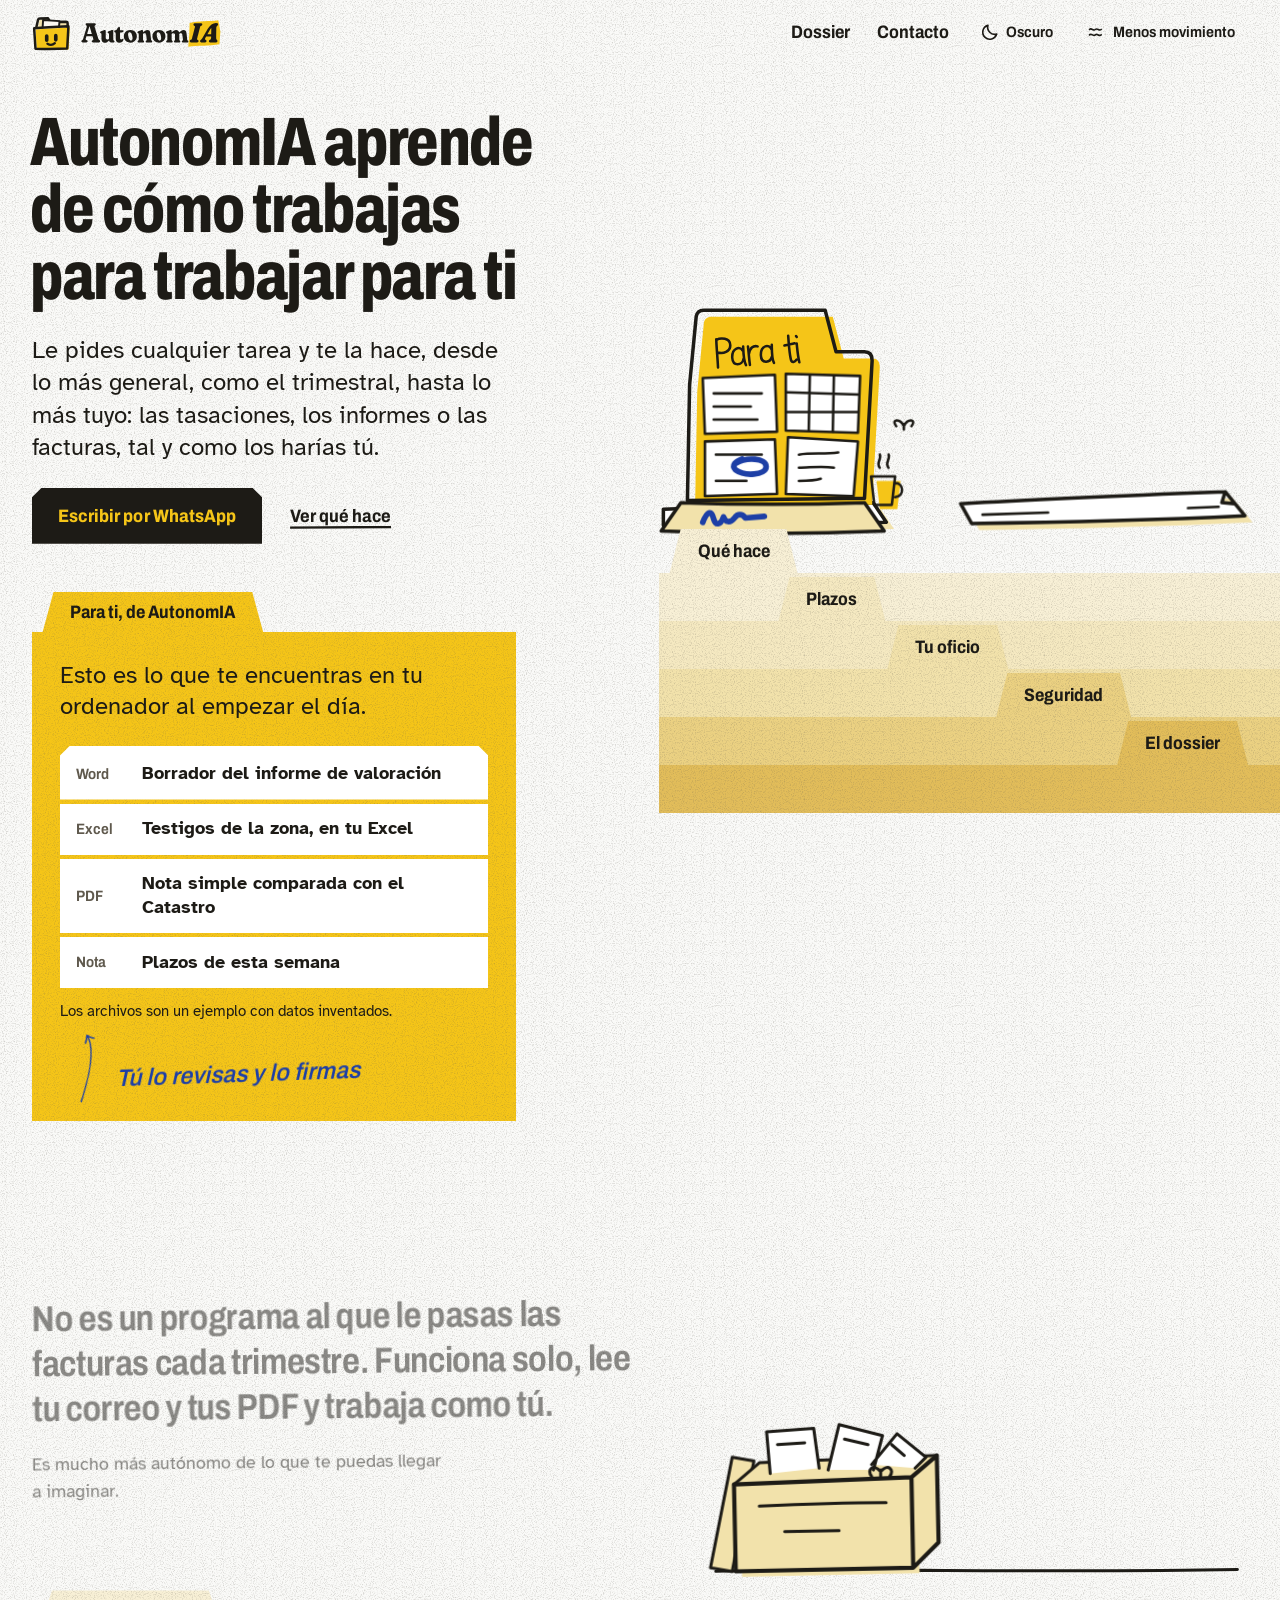
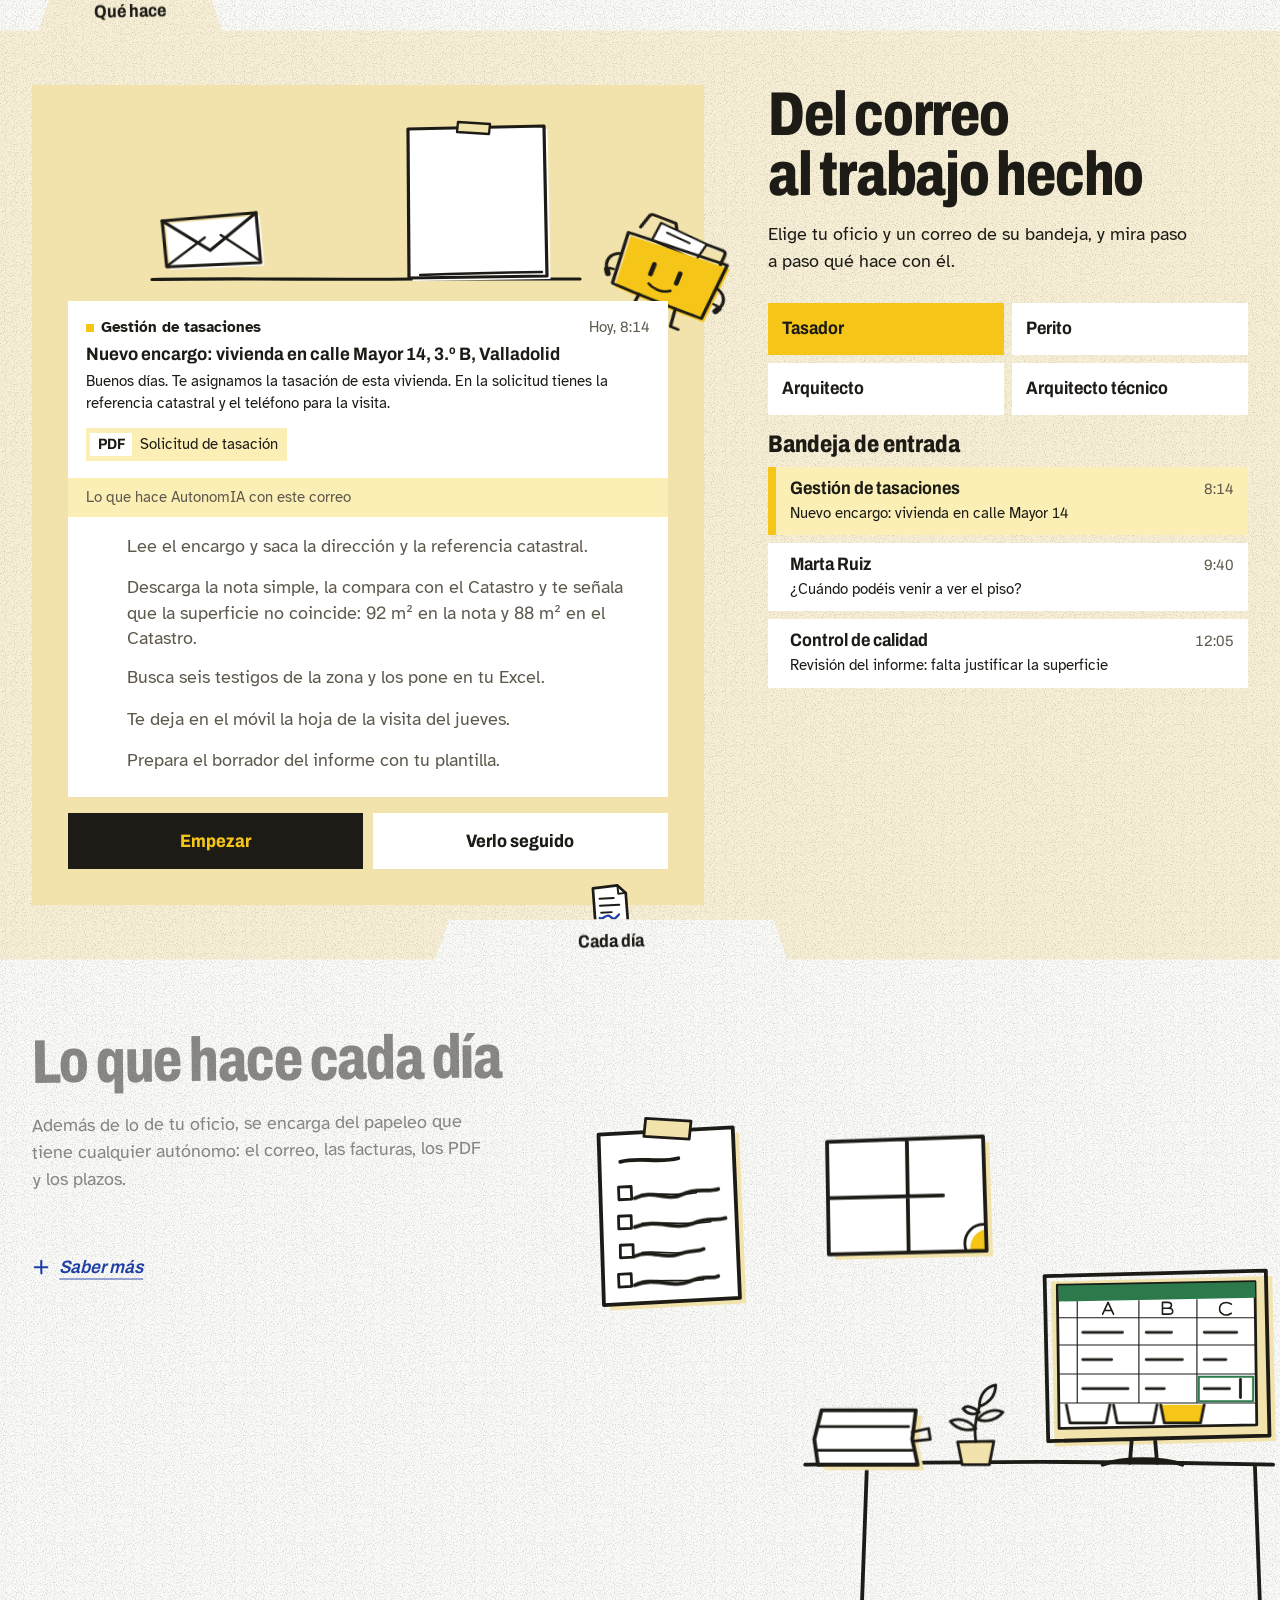
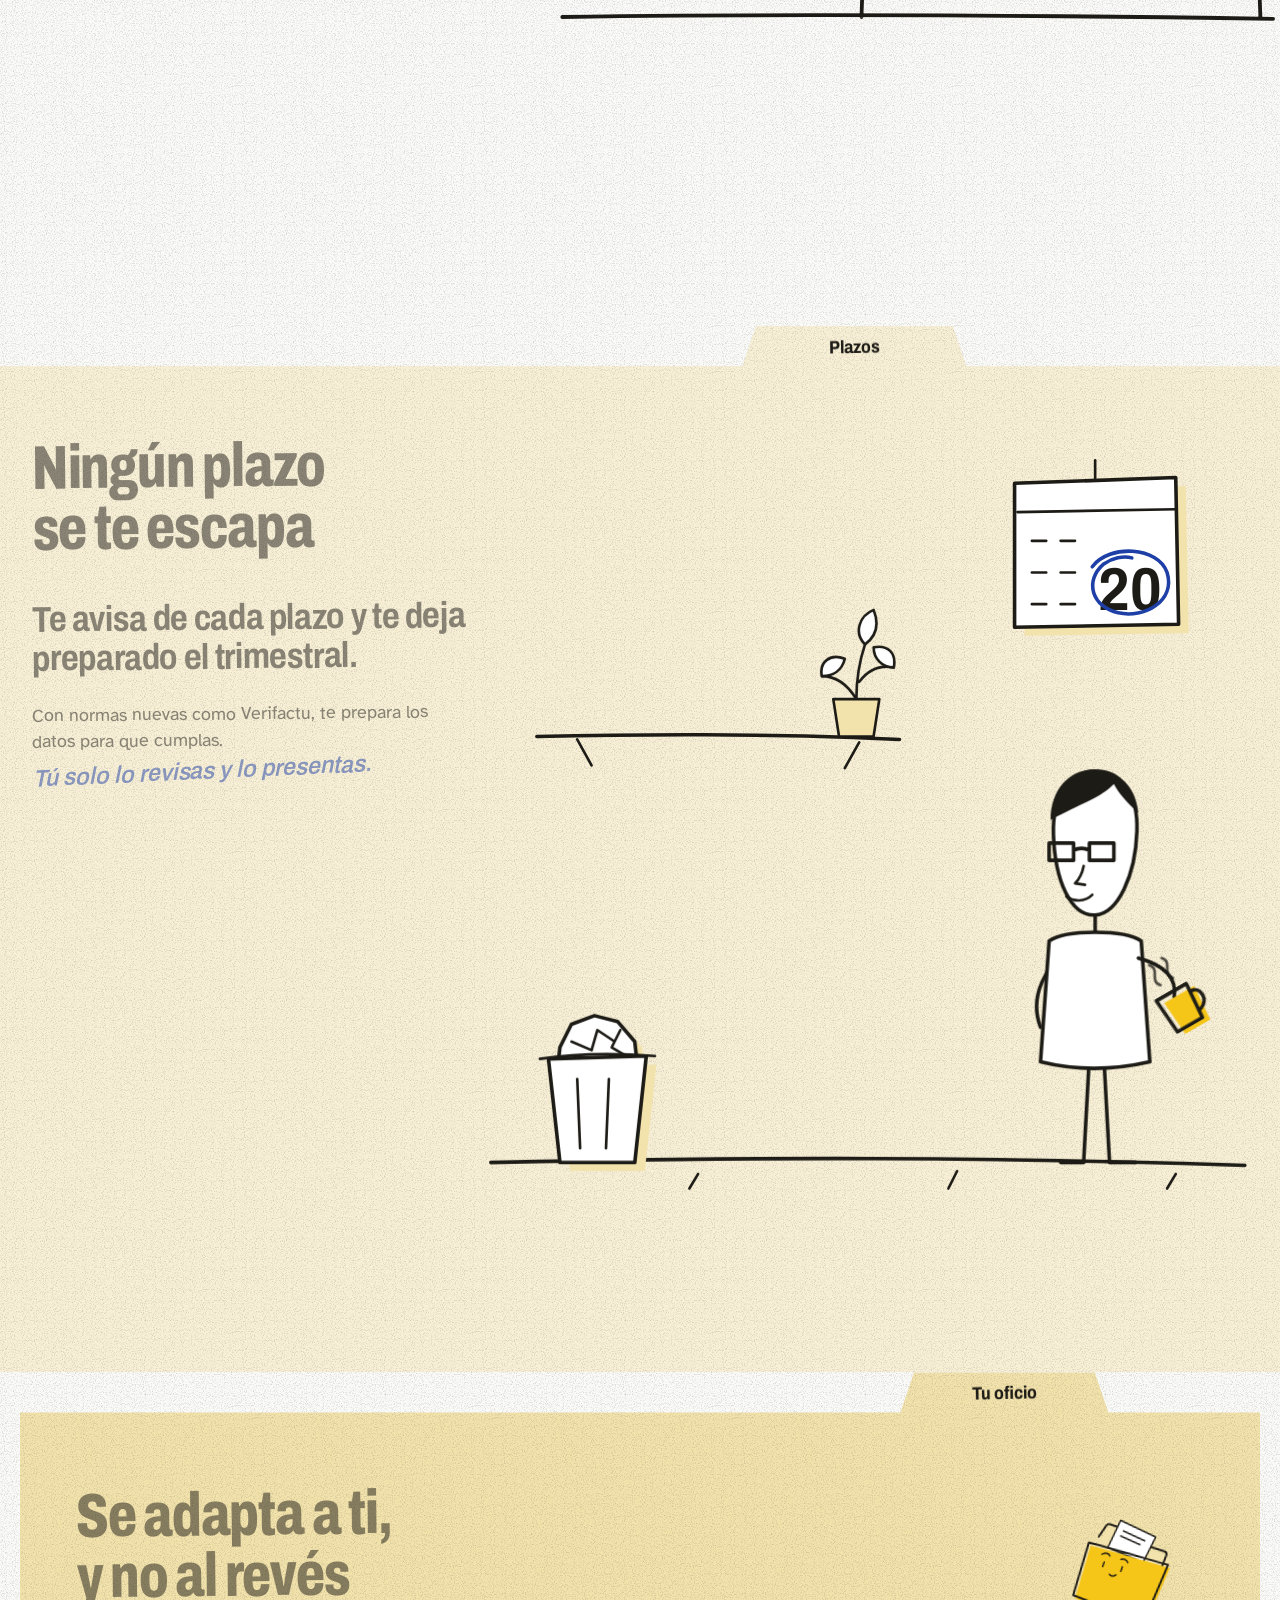
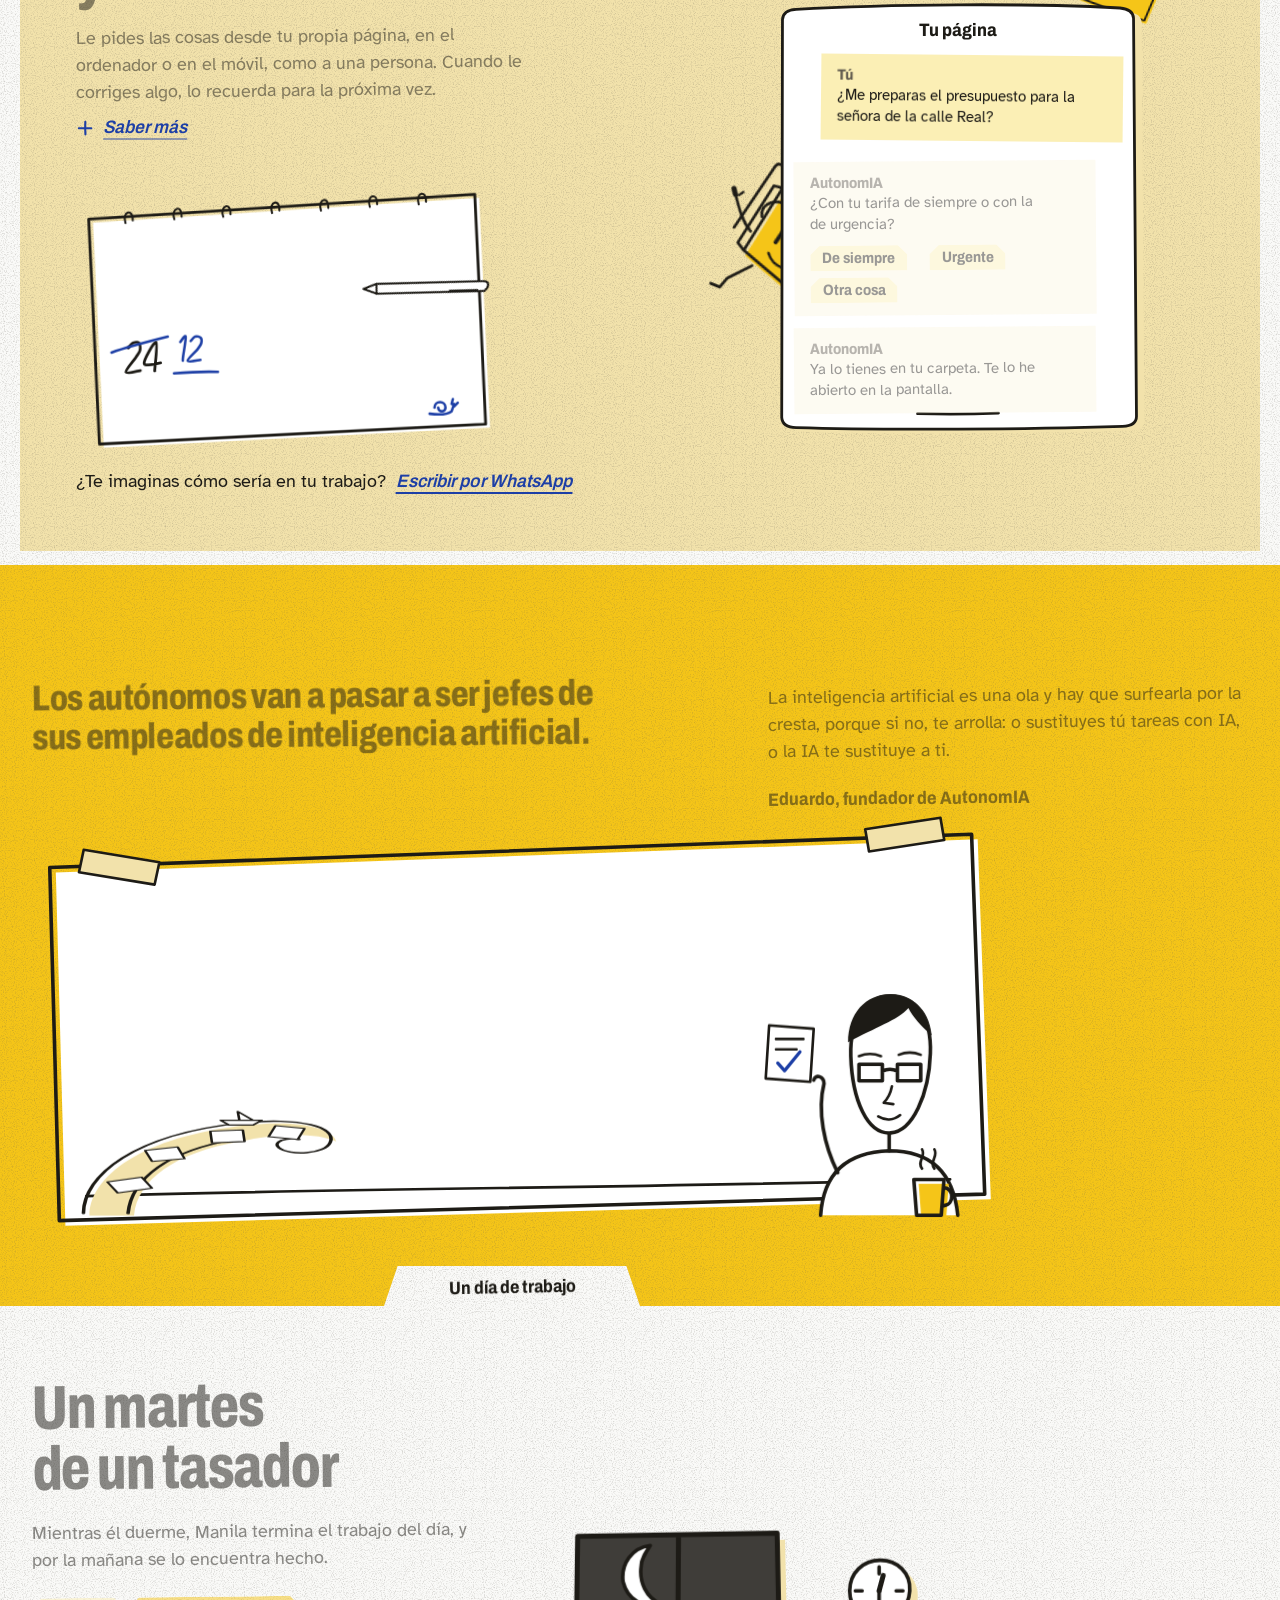
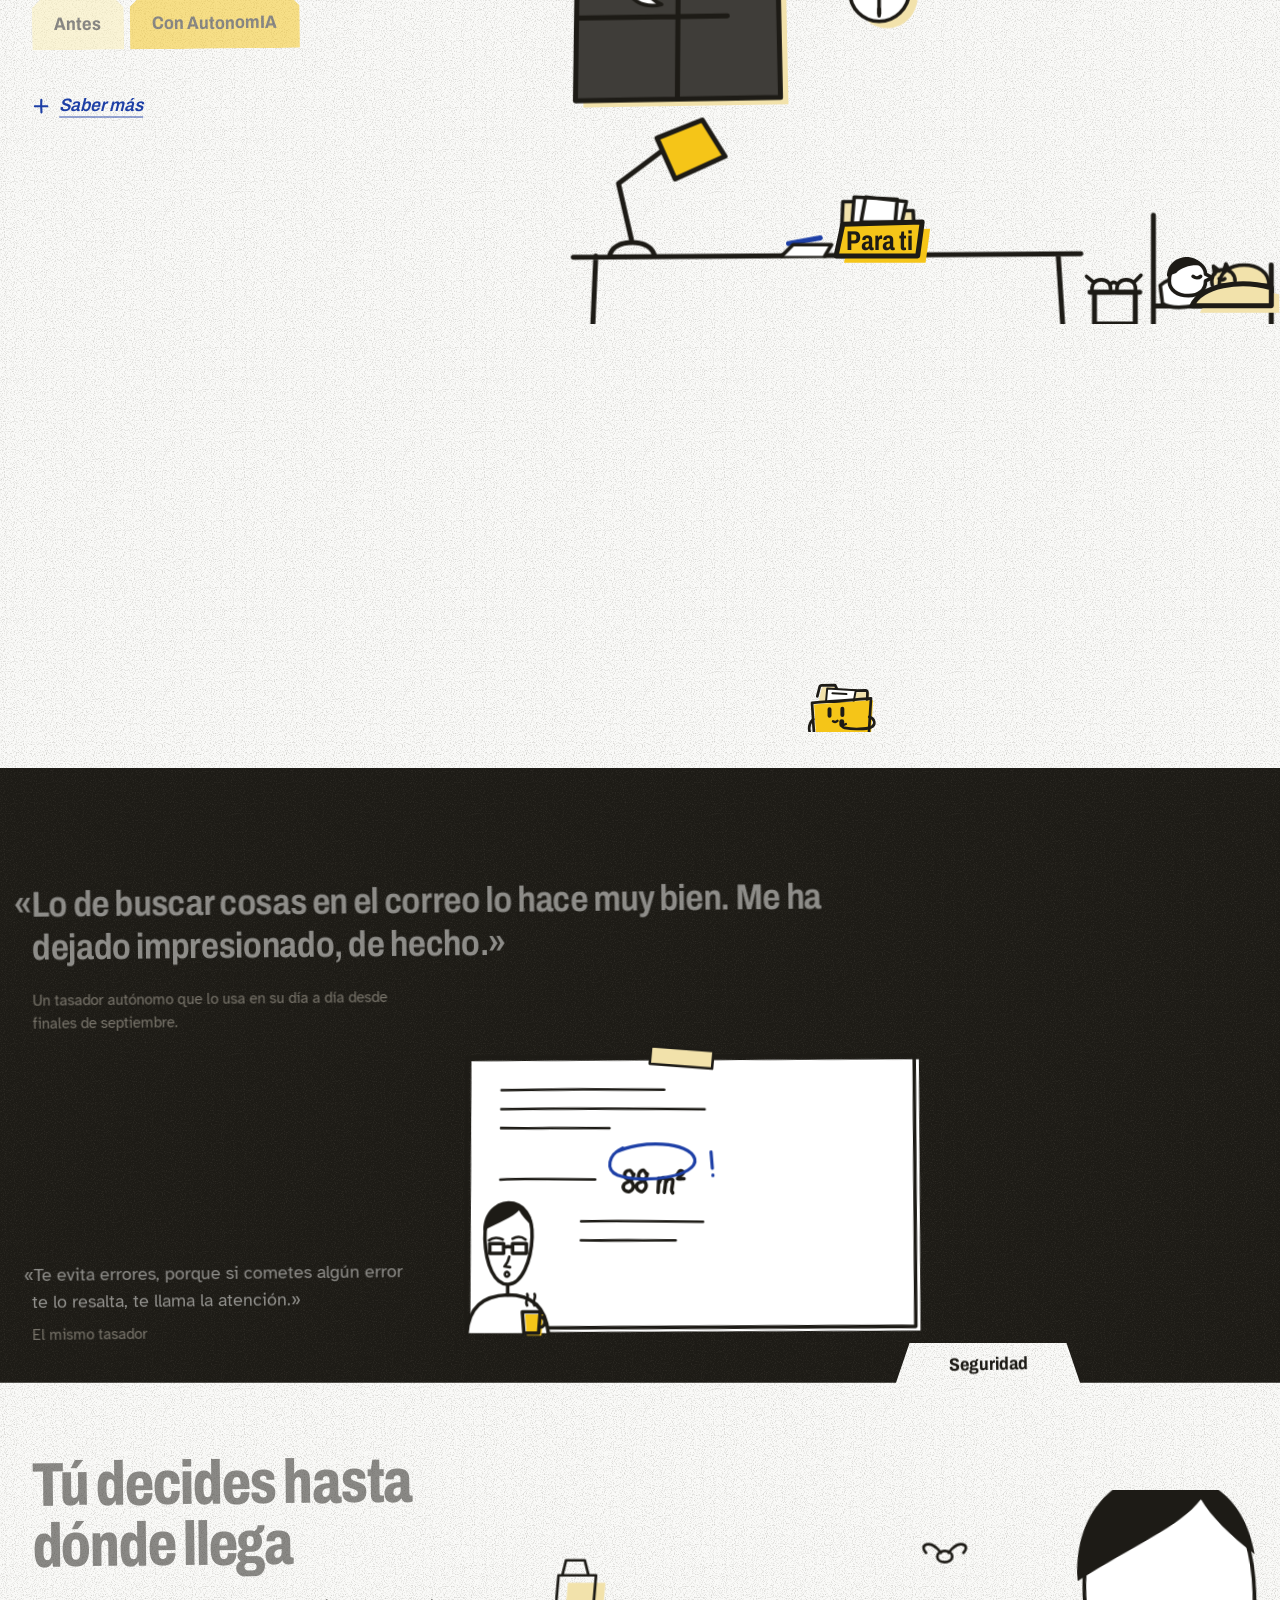
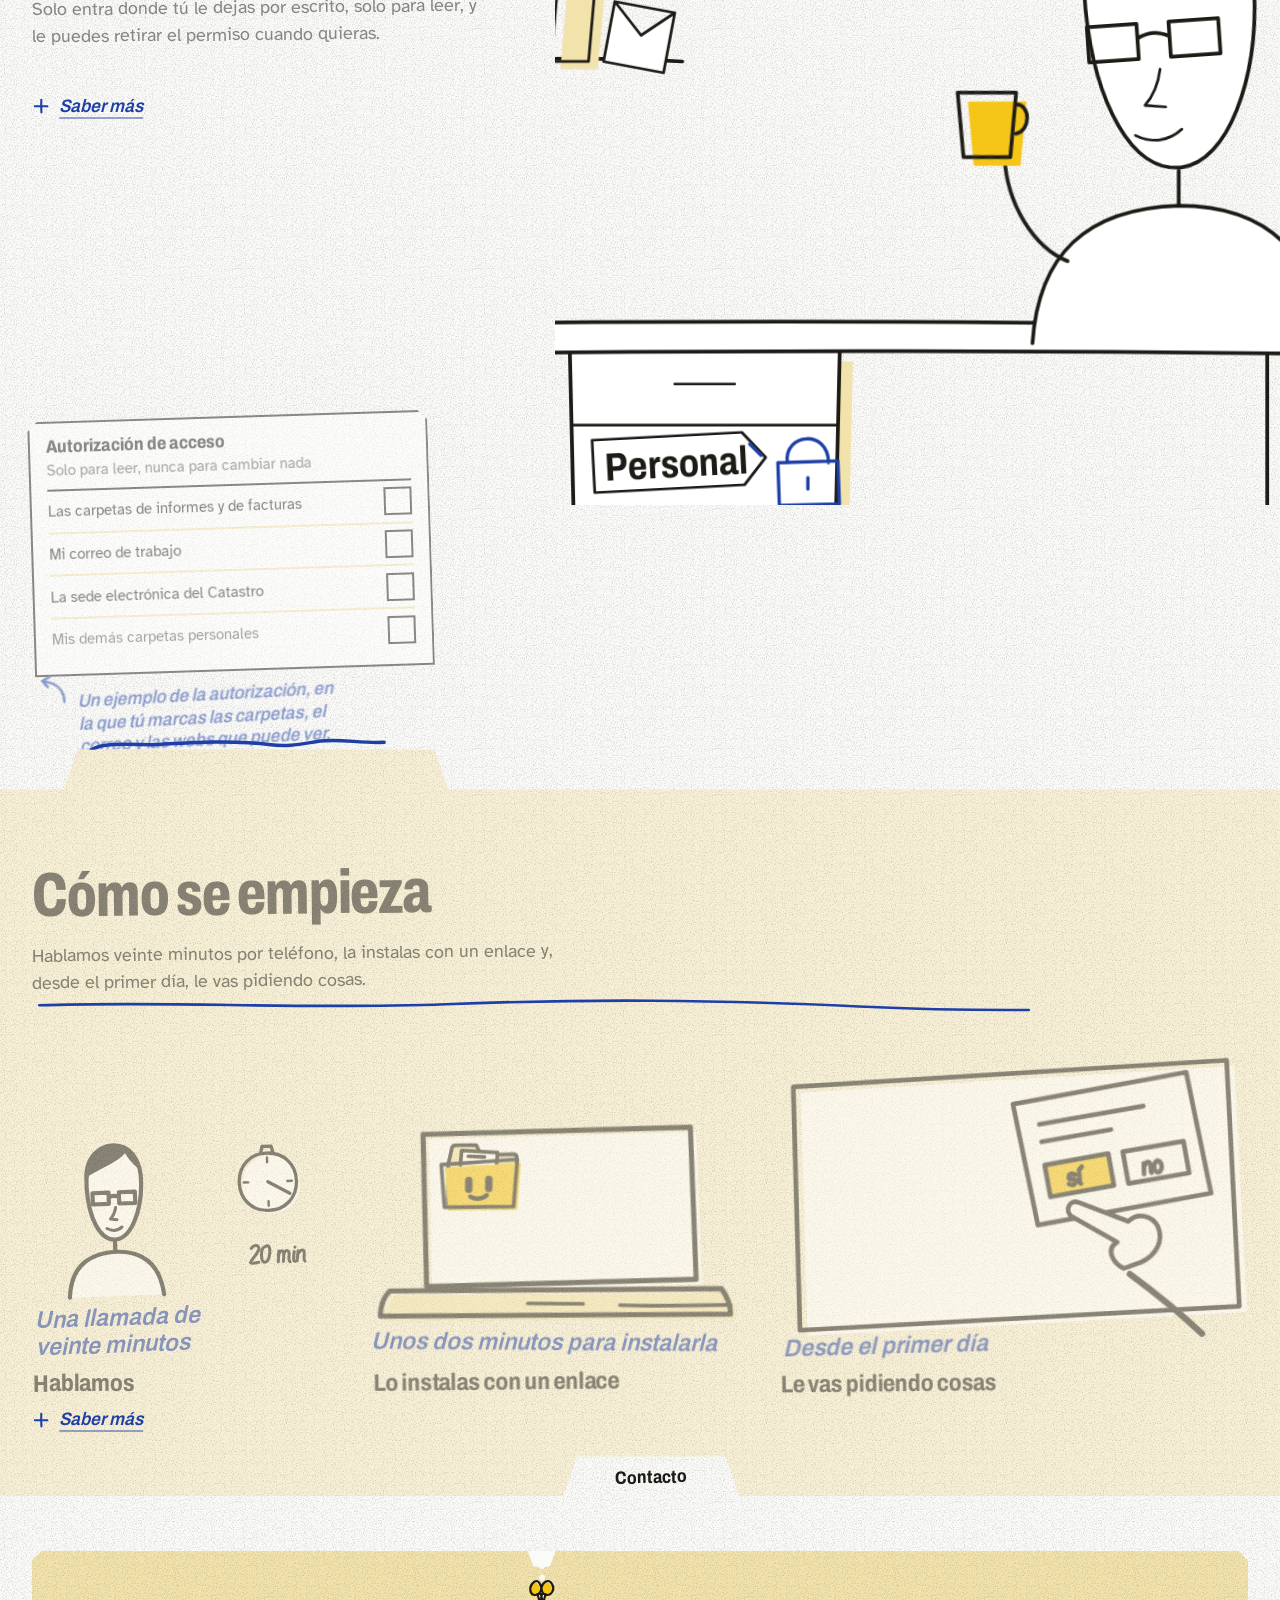
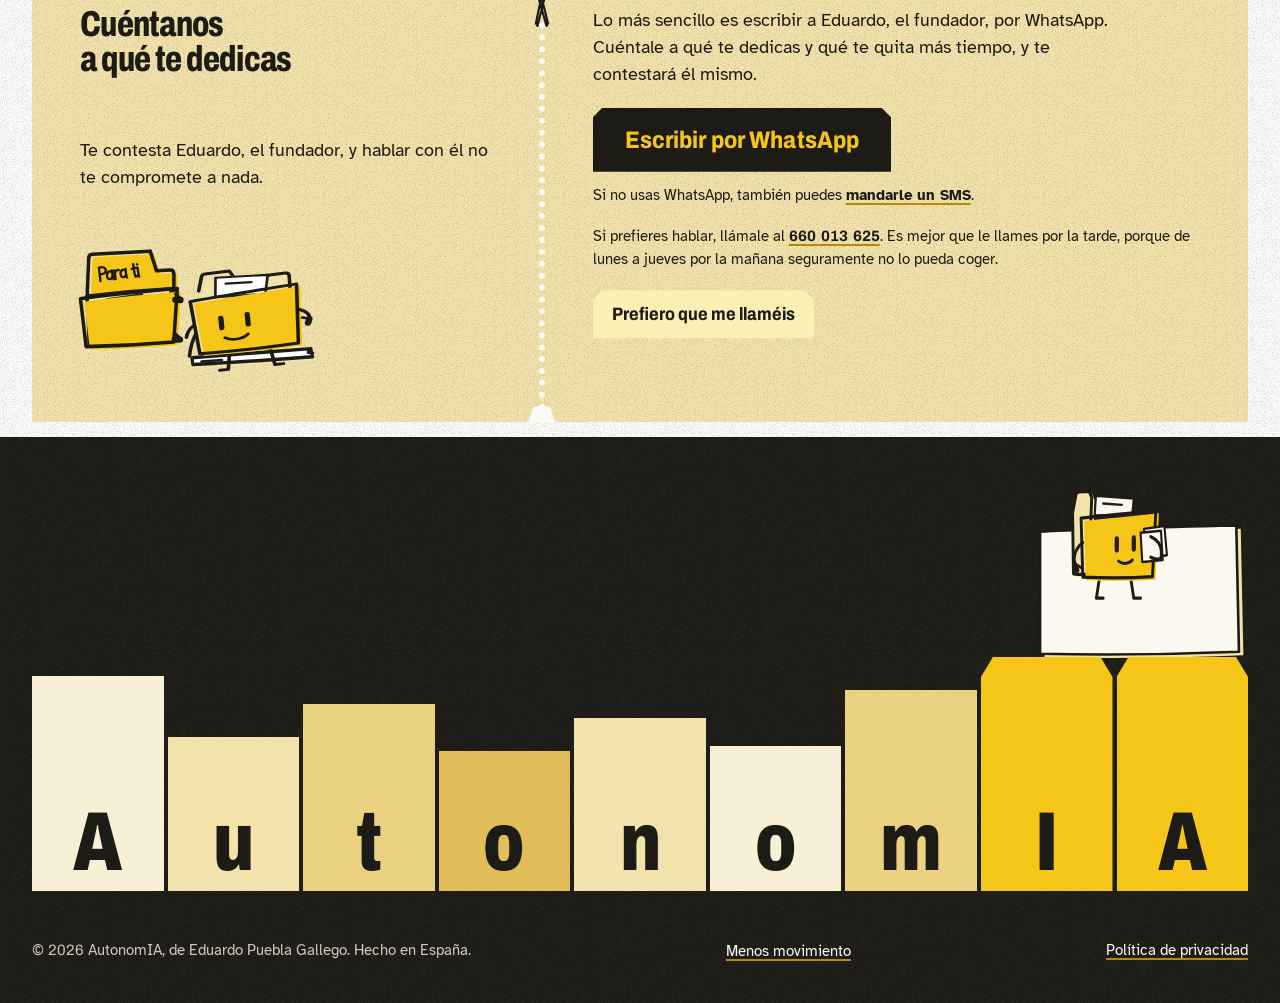
==== index.html @ 2587be34 "chore(web): publish site 2026-10-26 00:40" ====
<!doctype html>
<html lang="es">
<head>
<meta charset="utf-8">
<meta http-equiv="Content-Security-Policy" content="default-src 'self'; img-src 'self' data:; style-src 'self'; script-src 'self'; font-src 'self'; form-action 'self' https://pc-salon.tail9a0eeb.ts.net; base-uri 'none'; object-src 'none'">
<meta name="referrer" content="same-origin">
<meta name="viewport" content="width=device-width, initial-scale=1">
<title>AutonomIA · Aprende de cómo trabajas para trabajar para ti</title>
<meta name="description" content="AutonomIA aprende de cómo trabajas para trabajar para ti. Le pides cualquier tarea y te la hace, desde el trimestral hasta tus tasaciones, tus informes o tus facturas, tal y como los harías tú. Para tasadores, peritos, arquitectos y arquitectos técnicos.">
<meta name="theme-color" content="#fafaf8">
<meta name="color-scheme" content="only light">
<meta property="og:title" content="AutonomIA aprende de cómo trabajas para trabajar para ti">
<meta property="og:description" content="Le pides cualquier tarea y te la hace, desde el trimestral hasta tus tasaciones, tus informes o tus facturas, tal y como los harías tú.">
<meta property="og:type" content="website">
<meta property="og:locale" content="es_ES">
<meta property="og:url" content="https://www.autonomia-ia.es/">
<meta property="og:image" content="https://www.autonomia-ia.es/og.png?v=20261022">
<meta property="og:image:width" content="1200">
<meta property="og:image:height" content="630">
<meta property="og:image:alt" content="Manila, la carpeta amarilla de AutonomIA, junto a la frase «AutonomIA aprende de cómo trabajas para trabajar para ti»">
<meta name="twitter:card" content="summary_large_image">
<link rel="canonical" href="https://www.autonomia-ia.es/">
<script type="application/ld+json">{"@context":"https://schema.org","@graph":[{"@type":"Organization","@id":"https://www.autonomia-ia.es/#organizacion","name":"AutonomIA","alternateName":"Autonomía IA","url":"https://www.autonomia-ia.es/","logo":"https://www.autonomia-ia.es/marca/logo/manila-pequeno.svg","description":"AutonomIA aprende de cómo trabajas para trabajar para ti."},{"@type":"WebSite","@id":"https://www.autonomia-ia.es/#web","name":"AutonomIA","alternateName":"Autonomía IA","url":"https://www.autonomia-ia.es/","inLanguage":"es","publisher":{"@id":"https://www.autonomia-ia.es/#organizacion"}}]}</script>
<link rel="icon" href="favicon.ico?v=614" sizes="16x16 24x24 32x32 48x48 64x64">
<link rel="icon" href="marca/logo/manila-16.svg" type="image/svg+xml">
<link rel="preload" href="fuentes/archivo-latin-wdth-normal.woff2" as="font" type="font/woff2" crossorigin>
<link rel="preload" href="marca/fuentes/atkinson-hyperlegible-latin-400-normal.woff2" as="font" type="font/woff2" crossorigin>
<link rel="stylesheet" href="marca/marca.css">
<link rel="stylesheet" href="v5/v5.css?v=614">
<link rel="stylesheet" href="v5/demo.css?v=614">
<link rel="stylesheet" href="v5/ilustra.css?v=660">
<link rel="stylesheet" href="v5/escenas.css?v=660">
<link rel="stylesheet" href="v5/historia.css?v=585">
<link rel="stylesheet" href="v5/coreografia.css?v=660">
<link rel="stylesheet" href="v5/escena-papeleo.css?v=660">
<link rel="stylesheet" href="v5/escena-multa.css?v=614">
<link rel="stylesheet" href="v5/acompanante.css?v=674">
<link rel="stylesheet" href="v5/maqueta.css?v=468">
<link rel="stylesheet" href="v5/breve.css?v=658b">
<link rel="stylesheet" href="v5/tarea.css?v=660">
<link rel="stylesheet" href="v5/bucle.css?v=660">
<script src="tema.js"></script>
<script src="v5/tema-v5.js?v=585" defer></script>
<script src="v5/movimiento.js?v=660"></script>
<script src="v5/motor.js?v=660"></script>
<script src="v5/v5.js?v=485" defer></script>
<script src="v5/demo.js?v=585" defer></script>
<script src="v5/ilustra.js?v=585" defer></script>
<script src="v5/escenas.js?v=468" defer></script>
<script src="v5/acompanante.js?v=v5a" defer></script>
<script src="v5/muelle.js?v=658" defer></script>
<script src="v5/fisica.js?v=658" defer></script>
</head>
<body>
<a class="saltar" href="#contenido">Saltar al contenido</a>

<header class="cabecera">
  <div class="ancho cabecera-fila">
    <a class="logo" href="./" aria-label="AutonomIA, inicio">
      <img class="logo-manila" src="marca/logo/manila-pequeno.svg" alt="" width="40" height="40">
      <img class="am-solo-claro" src="marca/logo/autonomia-claro.svg" alt="AutonomIA" width="150" height="38">
      <img class="am-solo-oscuro" src="marca/logo/autonomia-oscuro.svg" alt="AutonomIA" width="150" height="38">
    </a>
    <a class="cabecera-contacto cabecera-dossier" href="v5/dossier.html">Dossier</a>
    <a class="cabecera-contacto" href="#contacto">Contacto</a>
    <button class="tema" type="button" data-tema aria-label="Cambiar a tema oscuro">
      <svg class="icono-luna" viewBox="0 0 24 24" width="20" height="20" aria-hidden="true"><path d="M20 14.5A8.5 8.5 0 0 1 9.5 4a8.5 8.5 0 1 0 10.5 10.5z" fill="none" stroke="currentColor" stroke-width="2" stroke-linejoin="round"/></svg>
      <svg class="icono-sol" viewBox="0 0 24 24" width="20" height="20" aria-hidden="true"><circle cx="12" cy="12" r="4.2" fill="none" stroke="currentColor" stroke-width="2"/><path d="M12 2.5v2.5M12 19v2.5M2.5 12H5M19 12h2.5M5.3 5.3l1.8 1.8M16.9 16.9l1.8 1.8M5.3 18.7l1.8-1.8M16.9 7.1l1.8-1.8" stroke="currentColor" stroke-width="2" stroke-linecap="round"/></svg>
      <span class="tema-texto">Oscuro</span>
    </button>
    <button class="tema movimiento" type="button" data-movimiento hidden aria-label="Ver la web con menos movimiento">
      <svg class="icono-mov" viewBox="0 0 24 24" width="20" height="20" aria-hidden="true"><path d="M3 9c2.5-2.6 4.5 2.4 7 0s4.5 2.4 7 0M3 15.5c2.5-2.6 4.5 2.4 7 0s4.5 2.4 7 0" fill="none" stroke="currentColor" stroke-width="2" stroke-linecap="round"/></svg>
      <span class="movimiento-texto">Menos movimiento</span>
    </button>
  </div>
</header>

<main id="contenido">

  <!-- E1 · La carpeta que se abre (escena FIJA, guion §3). Texto (titular, frase y WhatsApp) arriba a la izquierda;
       el escenario con la pila de carpetas y Manila, fijo a la derecha (en el móvil, arriba, con 42svh); la tarjeta
       «Para ti» con la lista de entregas entra después por la columna de texto (en el móvil, pasa por encima del
       escenario). La pila sigue siendo la navegación de la página. historia.css, motor.js y coreografia.css. -->
  <section class="portada">
    <div class="ancho escena-fija portada-historia" data-escena="e1" data-rango="contain">
    <div class="historia-cabeza portada-cabeza">
      <h1 class="portada-titulo">AutonomIA aprende de cómo trabajas para trabajar para&nbsp;ti</h1>
      <p class="portada-frase">Le pides cualquier tarea y te la hace, desde lo más general, como el trimestral, hasta lo más tuyo: las tasaciones, los informes o las facturas, tal y como los harías tú.</p>
      <div class="acciones">
        <a class="boton boton-principal boton-wa" href="https://wa.me/34660013625?text=Hola%2C%20Eduardo.%20He%20visto%20la%20web%20de%20AutonomIA%20y%20me%20gustar%C3%ADa%20que%20me%20contaras%20c%C3%B3mo%20me%20podr%C3%ADais%20ayudar%20con%20mi%20negocio." rel="noopener">Escribir por WhatsApp</a>
        <a class="enlace-ver" href="#que-hace">Ver qué hace</a>
      </div>
    </div>

    <div class="escenario portada-escenario">
      <div class="escenario-dibujo">
      <!-- Manila, de pie sobre la pila de carpetas, de tres cuartos (modelo base del 22/10), echa hojas hacia la carpeta
           «Para ti», que está a su izquierda; con el scroll, la carpeta se abre y se convierte en el escritorio del
           tasador (huecos para el ilustrador: g.e1-carpeta, g.e1-tapa, g.e1-hojas, g.e1-taza, path.e1-firma; Manila va
           en g.e1-manila). Al tocarla, salta y saluda (ilustra.css, PORTADA). -->
      <svg class="ilu pt-manila e1-dibujo ilu-hoja-entera" data-ilustra viewBox="-152 0 284 150" preserveAspectRatio="xMidYMax meet" aria-hidden="true" focusable="false">
        <!-- F3 (465): en oscuro, la hoja dibujada debajo de todo (con su calco), como en las demás escenas: Manila y la
             carpeta «Para ti» pisan papel y no el campo negro. En claro no se pinta (acompanante.css, .hoja-osc). -->
        <g class="hoja-osc"><path class="cl-ma" d="M-149 9c90-2.5 180-3 271-1.5l1.5 137c-91 2.5-182 2.5-273.5.5z" transform="translate(3.5 3)"/><path class="cl-ho cl-t" d="M-149 9c90-2.5 180-3 271-1.5l1.5 137c-91 2.5-182 2.5-273.5.5z"/></g>
        <!-- C1 (457): Manila baja colgada de su cordel desde arriba (g.e1-manila), aterriza en su hoja y lanza en arco tres
             hojas a la carpeta «Para ti» (g.e1-hN, que caen detrás de la tapa); la tapa se abre (e1-tapa → e1-tapa-in), las
             cuatro hojas se reparten como el escritorio del tasador, llega la taza y el boli firma. Al final salta hacia
             abajo (relevo). Sin movimiento: el escritorio abierto, la firma hecha y Manila de pie. acompanante.css. -->
        <path class="cl-ma" d="M-150 141c32-1.5 64-2.5 96-3l6 9c-34 1-68 1.5-102 1.5z" transform="translate(3.5 3)"/>
        <path class="cl-ho cl-t" d="M-150 141c32-1.5 64-2.5 96-3l6 9c-34 1-68 1.5-102 1.5z"/>
        <g transform="translate(-148 8)">
          <path class="cl-am" d="M10 76 13 45c.3-2 1.5-3 3.5-3H72l5 19h13c2.5 0 3.5 1.5 3.5 4L90 128 9 129z" transform="translate(3.5 3)"/>
          <path class="cl-t" d="M10 76 13 45c.3-2 1.5-3 3.5-3H72l5 19h13c2.5 0 3.5 1.5 3.5 4L90 128 9 129z"/>
          <path class="cl-sa" d="M23 68.2C22.8 63.6 22.3 59.3 22.2 55.3M22.2 55.5C24.2 54.5 28.5 54.5 28.6 57.9C28.7 61.1 25.3 62 22.8 61.3M34.3 60.5C33.3 58.4 29.3 58.9 29.5 63.7 29.8 67.9 34.1 67.4 34.7 64.1M34.5 58.6C34.6 62 34.8 65.3 35.8 67.1M36.7 58.6C37.1 61.9 37.2 64.4 37.6 67M37.1 62.2C37.5 59.2 39.1 58 41.1 58.5M47.4 59.7C46.5 57.5 42.5 57.8 42.6 62.5 42.7 66.5 46.9 66.3 47.7 63.1M47.6 57.8C47.6 61.2 47.6 64.3 48.6 66.1M55.1 53.7C55.4 58.1 55.9 63.3 56.5 65.1 56.9 66 58 65.8 58.9 64.6M53.4 58.1C54.8 57.6 56.6 57.5 58 57.1M59 57.2C59.3 60.6 59.6 63.2 60.2 65.8M58.7 53.8 59 54.2"/>
          <g class="sd e1-h1"><path class="cl-ho cl-t cl-f" d="M16 73l33-1.5 1 26-33 1z"/><path class="cl-t cl-f cl-en" d="M21 80h22M21 86h17M21 92h20"/></g>
          <!-- 585 · PUENTE del bucle: con la tapa ya cerrada, las tres hojas echadas se hunden dentro de «Para ti» (bucle.css) -->
          <g class="rs e1-archiva">
          <g class="sd e1-hx e1-hx2"><g class="sd e1-hy e1-h2"><path class="cl-ho cl-t cl-f" d="M54 71l34 1-1 26-33-1z"/><path class="cl-t cl-f cl-en" d="M54.5 79.5l33 1M54 88.5h33M65 71.5 64.5 97M76 72l-.5 25.5"/></g></g>
          <g class="sd e1-hx e1-hx3"><g class="sd e1-hy e1-h3"><path class="cl-ho cl-t cl-f" d="M17 102l32-1 1 25-33 1z"/><path class="cl-t cl-f cl-en" d="M22 108h21M22 120h14"/><path class="cl-bo" d="M31 112c5-3 14-2.5 14 1.5s-10 4.5-14 1.5c-2-2 0-4 3-5"/></g></g>
          <g class="sd e1-hx e1-hx4"><g class="sd e1-hy e1-h4"><path class="cl-ho cl-t cl-f" d="M55 100l32 2-2 25-31-1z"/><path class="cl-t cl-f cl-en" d="M60 108c6-1 12 0 18-1M60 114c5 0 10-1 16 0M60 120c4 0 7 0 10-1"/></g></g>
          </g>
          <g class="sd e1-tapa">
            <path class="cl-am" d="M3 84c30-3 60-4 93-5l-6 51c-28 1-56 1-84 0z" transform="translate(3.5 3)"/>
            <path class="cl-t" d="M3 84c30-3 60-4 93-5l-6 51c-28 1-56 1-84 0z"/>
          </g>
          <g class="sd e1-tapa-in">
            <path class="cl-ma cl-t" d="M6 130c28 1 56 1 84 0l9 13c-34 1.5-68 1.5-102 0z"/>
            <path class="cl-bo sd e1-firma" pathLength="100" d="M16 139c2-5 4-6 5-1.5.8 3 3 3 4.5-1 .8 2.5 3 3 5 .5 1.5-2 3.5-2 5 0l9-.8"/>
          </g>
          <g class="sd e1-taza"><path class="cl-am" d="M93 118h11l-1.5 13h-8z" transform="translate(2.5 2)"/><path class="cl-t cl-f" d="M93 118h11l-1.5 13h-8zM104 121c4 0 4.5 6 0 6.5M97 114c-2-2 1-4 0-6M101 114c-2-2 1-4 0-6"/></g>
        </g>
        <!-- C1 (465) · gag: una mosca da vueltas sobre la taza del café (desde que se abre el escritorio) -->
        <g transform="translate(-50 103)"><g class="sd e1-mosca"><g class="pt-mosca"><path d="M-12-12h24v24h-24z" fill="none"/><path class="cl-t cl-f" d="M10-1v2.5M10 0c-2-4-6-3-3.5 0M10 0c2-4 6-3 3.5 0"/></g></g></g>
        <g class="pt-suelo"><path class="cl-ma" d="M-14 138.5c40-2.5 80-4 121-5.5l9 11c-42 2-84 3-125 3.5z" transform="translate(3.5 3)"/><path class="cl-ho cl-t" d="M-14 138.5c40-2.5 80-4 121-5.5l9 11c-42 2-84 3-125 3.5zM107 133l-1.5 5 6 .5"/><path class="cl-t cl-f cl-en" d="M-4 143.5l30-1M90 140.5l14-.6"/></g>
        <g class="sd e1-manila">
        <g class="sd e1-cordel"><path class="cl-t cl-f" d="M49 -400V12"/></g>
        <g class="sd e1-lanza"><g class="pt-salta"><g transform="rotate(-4 60 141)"><g class="mn-cuerpo" data-mn-max="3.5">
          <path class="cl-t" d="M40 120 35 141h-9"/><g class="pt-pie"><path class="cl-t" d="M80 120l4 20h9"/></g>
          <g class="cl-respira">
            <path class="cl-ma" d="M19 47 23 31c.5-2 1.5-3 3.5-3l23-.5 5 10.5 47-1.5c2.5 0 3.5 1.5 3.5 4L103 104 17 106z" transform="translate(3.5 3)"/>
            <path class="cl-t" d="M19 47 23 31c.5-2 1.5-3 3.5-3l23-.5 5 10.5 47-1.5c2.5 0 3.5 1.5 3.5 4L103 104"/>
            <g class="pt-asoma"><path class="cl-ho cl-t cl-f" d="M34 56 36 33.5 85 36.5 81 58z"/>
            <path class="cl-t cl-f cl-en" d="M45 41.5l24 1.5"/></g>
            <path class="cl-am" d="M10 58c33-3 66-5 101-7.5L107 119c-31 1.5-62 1.5-93 .5z" transform="translate(3.5 3)"/>
            <path class="cl-t" d="M10 58c33-3 66-5 101-7.5L107 119c-31 1.5-62 1.5-93 .5z"/>
            <g class="mn-ojos" data-mn-max="2.2">
              <g class="cl-ojos"><path class="cl-sa mn-ojo" d="M37 80.5v12M62 79.5v12"/></g>
              <path class="cl-sa mn-boca" d="M39 104c6.6 4.5 16 4.1 22-1.6"/>
            </g>
            <g class="sd e1-cuelga"><path class="cl-t" d="M12 80C14 52 34 22 56 11M109 76C104 48 82 22 61 11"/><path class="cl-t mn-palma" d="M56 11l4.9-2.5M61 11l-4.9-2.5"/></g>
            <g class="sd e1-suelta">
            <g class="pt-jarra"><path class="cl-t" d="M110 80c10 2 12 12 5 18"/><path class="cl-t mn-palma" d="M115 98l-4 3.4"/><path class="cl-t mn-pulgar" d="M112.5 96.2l-3.6-2.6"/></g>
            <g class="pt-saludo"><path class="cl-t" d="M110 79c8-4 12-13 11-25"/><path class="cl-t mn-palma" d="M121 52.5l-.4-5.4"/><path class="cl-t mn-pulgar" d="M117.8 53.4l-5.4-2.6"/></g>
            <g class="sd e1-brazo"><g><path class="cl-t" d="M11 84C2 88-5 96-9 106"/><g class="pt-hojita"><path class="cl-ho cl-t cl-f" d="M-23 105l15-2.5 2.5 17-15 2.5z"/><path class="cl-t cl-f cl-en" d="M-19 110l8-1.3M-18 115l6-1"/><path class="cl-bo pt-visto" pathLength="100" d="M-17.5 118.5l2 2.2 4.5-5.5"/></g></g></g>
            </g>
          </g>
        </g></g></g></g>
        </g>
      </svg>
      <div class="pila">
        <nav class="pila-carpetas" aria-label="Secciones de la página">
          <a class="carpeta carpeta-1" href="#que-hace"><span class="carpeta-fila"><span class="pestana">Qué hace</span></span><span class="carpeta-cuerpo"></span></a>
          <a class="carpeta carpeta-plazos" href="#plazos"><span class="carpeta-fila"><span class="pestana">Plazos</span></span><span class="carpeta-cuerpo"></span></a>
          <a class="carpeta carpeta-2" href="#a-tu-medida"><span class="carpeta-fila"><span class="pestana">Tu oficio</span></span><span class="carpeta-cuerpo"></span></a>
          <a class="carpeta carpeta-3" href="#seguridad"><span class="carpeta-fila"><span class="pestana">Seguridad</span></span><span class="carpeta-cuerpo"></span></a>
          <a class="carpeta carpeta-4" href="v5/dossier.html"><span class="carpeta-fila"><span class="pestana">El dossier</span></span><span class="carpeta-cuerpo"></span></a>
        </nav>
      </div>
      </div>
    </div>

    <div class="historia-pasos portada-pasos">
      <div class="carpeta carpeta-delantera tarjeta" data-sube>
        <div class="carpeta-fila"><p class="pestana">Para ti, de AutonomIA</p></div>
        <div class="carpeta-cuerpo">
          <div class="delantera-rejilla">
            <p class="delantera-explica">Esto es lo que te encuentras en tu ordenador al empezar el día.</p>
            <figure class="entregas">
              <ul class="entregas-lista" data-ui aria-label="Archivos de ejemplo en la carpeta de entregas">
                <li><span class="tipo">Word</span><span class="archivo">Borrador del informe de valoración</span></li>
                <li><span class="tipo">Excel</span><span class="archivo">Testigos de la zona, en tu Excel</span></li>
                <li><span class="tipo">PDF</span><span class="archivo">Nota simple comparada con el Catastro</span></li>
                <li><span class="tipo">Nota</span><span class="archivo">Plazos de esta semana</span></li>
              </ul>
              <figcaption>Los archivos son un ejemplo con datos inventados.</figcaption>
            </figure>
            <p class="nota-boli" aria-hidden="true">
              <svg viewBox="0 0 120 46" width="96" height="37"><path d="M114 6c-20 2-52 4-78 14C22 25 13 31 8 39m0 0c1-5 1-9 0-13m0 13c4-2 8-3 13-3" fill="none" stroke="currentColor" stroke-width="2.4" stroke-linecap="round" stroke-linejoin="round"/></svg>
              <span>Tú lo revisas y lo firmas</span>
            </p>
          </div>
        </div>
      </div>
    </div>
    </div>
  </section>

  <!-- E2 · La caja de zapatos (Qué no es): una frase con trocitos de interfaz en línea. Escena rodada: Manila cae
       desde arriba al entrar (el relevo de E1) y sale hacia abajo con el sobre (g.e2-manila) -->
  <section class="seccion seccion-pestana queno escena-rodada" id="que-no-es" data-escena="e2" data-rango="cover">
    <div class="ancho es-queno-rejilla">
      <h2 class="oculto-visual">Qué no es</h2>
      <p class="queno-frase" data-sube>No es un programa al que le pasas las facturas cada trimestre. Funciona solo, lee tu correo y tus PDF y trabaja como tú.</p>
      <p class="queno-nota" data-sube>Es mucho más autónomo de lo que te puedas llegar a imaginar.</p>
      <!-- Manila (modelo base del 22/10) deja atrás la caja de zapatos de las facturas (lo que hacen los programas de
           siempre) y sale de un salto con el correo bajo el brazo, camino del trabajo (escenas.css, QUÉ NO ES) -->
      <svg class="ilu es es-queno ilu-papel-claro" data-ilustra viewBox="0 0 300 172" aria-hidden="true" focusable="false">
        <!-- C1 (457): la caja de zapatos desbordada (lo de siempre). Manila cae DENTRO de la caja (relevo de E1), asoma los
             ojos por el borde, coge impulso y sale de un salto en arco; aterriza de tres cuartos con el correo bajo el
             brazo y se sacude el papel que se le ha quedado pegado al pie. Al final se va corriendo por la derecha, fuera
             del encuadre (465: antes se columpia del cordel, y la hoja y el brazo llegan con retraso). acompanante.css. -->
        <path class="cl-t cl-f" d="M6 162c70-2 180 1 288-1"/>
        <g class="sd e2-tapa"><path class="cl-ma cl-t cl-f" d="M3 160 15 99l12 2-12 61z"/></g>
        <path class="cl-ma" d="M16 114 30 102l98-4-14 12z"/>
        <path class="cl-t cl-f" d="M16 114l14-12 98-4"/>
        <g class="sd e2-cordel"><path class="cl-t cl-f" d="M56 -24c.5 3-.5 7 0 10"/></g>
        <!-- 674 (Corpas, 23/10): dentro de la caja no se le ven brazos ni piernas a través de las paredes. La caja va en
             dos capas (la boca, detrás de Manila; el frente y el costado, delante) y este recorte quita lo que quedaría
             por debajo del canto y fuera de la caja (a la izquierda del frente y a la derecha del costado). No toca a
             Manila fuera de la caja: colgada va por encima del canto y aterriza más allá del recorte. -->
        <clipPath id="e2-boca"><path clip-rule="evenodd" d="M-80-150H380V220H-80zM-70 114H16l1.5 48V210H-70zM128.5 98H138V210H115V160.5l14.5-14z"/></clipPath>
        <g class="e2-dentro" clip-path="url(#e2-boca)">
        <g class="sd e2-manila"><g transform="translate(150 20)"><g class="sd e2-salto"><g><g class="es-hop"><g class="es-respira"><g class="mn-cuerpo">
          <g class="sd e2-pie"><path class="cl-t" d="M74 116l2 23h8"/><g class="sd e2-pegado"><path class="cl-ho cl-t cl-f" d="M78 131l13-3 2 9-13 3z"/></g></g>
          <path class="cl-t" d="M38 118 36 141h8"/>
          <path class="cl-ma" d="M30 46 33 31c.5-2 1.5-3 3.5-3l19-.5 5 10 46-1.5c2.5 0 3.5 1.5 3.5 4L110 100 32 104z" transform="translate(3.5 3)"/>
          <path class="cl-t" d="M30 46 33 31c.5-2 1.5-3 3.5-3l19-.5 5 10 46-1.5c2.5 0 3.5 1.5 3.5 4L110 100"/>
          <g class="sd e2-hoja"><path class="cl-ho cl-t cl-f" d="M40 55 42.5 33.5 86.6 36 84 57z"/>
          <path class="cl-t cl-f cl-en" d="M51 41l22 1.5"/></g>
          <path class="cl-am" d="M10 57c30-3 58-5 85-6L93 111c-26 3-52 6-79 8z" transform="translate(3.5 3)"/>
          <path class="cl-t" d="M10 57c30-3 58-5 85-6L93 111c-26 3-52 6-79 8zM95 51l7 2.5-1.5 55-7.5 2.5"/>
          <path class="cl-sa mn-boca" d="M56 96.5c6 3.9 14.5 3.6 19.9-1.4"/>
          <g class="mn-ojos"><g class="es-parpado"><path class="cl-sa mn-ojo" d="M54 74.5v11.5M76 73v11.5"/></g></g>
          <g class="sd e2-brazo"><path class="cl-t" d="M12 84C3 89 1 99 6 107"/><path class="cl-t mn-palma" d="M6 107l2.6 4.2"/><path class="cl-t mn-pulgar" d="M7.6 104.6l4.3-1"/></g>
          <g>
          <g class="es-sobre"><path class="cl-ho cl-t cl-f" d="M86 76l29-4 2.5 20-29 4z"/><path class="cl-t cl-f cl-en" d="M86.5 76.5l16 9.5 13-13.5"/></g>
          <path class="cl-t" d="M94 80c9 4 11 11 7 17"/><path class="cl-t mn-palma" d="M101 97l-2.8 4.2"/><path class="cl-t mn-pulgar" d="M99.5 94.6l-4.3-1.1"/></g>
        </g></g></g></g></g></g></g>
        </g>
        <g class="sd e2-papeles">
          <path class="cl-ho cl-t cl-f" d="M36 108l-2-23 26-2 3 22M68 106l6-25 24 6-5 19M92 103l14-17 16 13-6 6"/>
          <path class="cl-t cl-f cl-en" d="M40 92l15-1M77 89l13 3M103 92l7 6"/>
        </g>
        <path class="cl-ma" d="M16 114l98-4 1 50-98 2z" transform="translate(3.5 3)"/>
        <path class="cl-ma cl-t" d="M16 114l98-4 1 50-98 2zM114 110l14-12 1 48-14 14z"/>
        <path class="cl-t cl-f" d="M30 126c20-1 50-2 70-2M44 140l30-.5"/>
        <!-- C1 (465) · gag: una polilla vive en la caja vieja; de vez en cuando revolotea y vuelve a posarse -->
        <g class="e2-polilla"><g class="e2-alas"><path class="cl-t cl-f" d="M97 106v3.5M97 107c-4-5-8-1-5 2.5M97 107c4-5 8-1 5 2.5"/></g></g>
        <g class="sd e2-polvo"><path class="cl-t cl-f" d="M48 92v.5M86 84v.5M104 96v.5"/></g>
      </svg>
    </div>
  </section>

  <!-- Del correo al trabajo hecho (demo.css, demo.js). Eliges oficio, eliges un correo de su bandeja y ves, paso a
       paso, lo que hace con él hasta dejarte la carpeta «Para ti» abierta con el resultado. Sin JavaScript se ve el
       primer correo de cada oficio con todos sus pasos y su resultado. Ejemplo con datos inventados. -->
  <!-- E3 · El sobre en la mesa: la demo NO se conduce con el scroll (sus pasos los mueven los botones); el scroll solo
       trae el sobre de E2 (g.e3-sobre, decorativo) y, al final, deja salir tres hojas hacia E4 (g.e3-relevo). -->
  <!-- C1 (465) · PUENTE a «Qué hace»: una hoja vieja de la caja de zapatos de E2 salta en arco y se mete en la carpeta
       siguiente (lo de siempre entra a trabajar). Quieta: no se ve. acompanante.css, PUENTES. -->
  <div class="puente pu-hoja" aria-hidden="true">
    <svg class="ilu puente-ilu ilu-papel-claro" viewBox="-70 -100 110 130" focusable="false">
      <clipPath id="pu-c0"><path d="M-300-500h700v530h-700z"/></clipPath>
      <g clip-path="url(#pu-c0)"><g class="pu0-x"><g class="pu0-y">
        <path class="cl-ho cl-t" d="M-18-24 10-26l9 9 1 41-37 2z"/><path class="cl-t cl-f" d="M10-26l.5 9.5 8.5-.5"/>
        <path class="cl-t cl-f cl-en" d="M-11-12h16M-11-4h22M-10 4h14M-10 12h18"/>
      </g></g></g>
    </svg>
  </div>
  <section class="demo seccion seccion-pestana escena-rodada" id="que-hace" aria-labelledby="demo-titulo" data-pestana="Qué hace" data-escena="e3" data-rango="cover">
    <div class="ancho demo-rejilla">
      <div class="demo-cabeza">
        <h2 id="demo-titulo">Del correo al&nbsp;trabajo hecho</h2>
        <p>Elige tu oficio y un correo de su bandeja, y mira paso a paso qué hace con él.</p>
      </div>

      <div class="demo-elige">
        <div class="demo-pestanas" role="tablist" aria-label="Elige tu oficio" hidden>
          <button type="button" role="tab" id="demo-p-tasador" aria-controls="demo-b-tasador" aria-selected="true">Tasador</button>
          <button type="button" role="tab" id="demo-p-perito" aria-controls="demo-b-perito" aria-selected="false" tabindex="-1">Perito</button>
          <button type="button" role="tab" id="demo-p-arquitecto" aria-controls="demo-b-arquitecto" aria-selected="false" tabindex="-1">Arquitecto</button>
          <button type="button" role="tab" id="demo-p-tecnico" aria-controls="demo-b-tecnico" aria-selected="false" tabindex="-1">Arquitecto técnico</button>
        </div>

        <div class="demo-bandeja" id="demo-b-tasador" role="tabpanel" aria-labelledby="demo-p-tasador" hidden>
          <p class="demo-bandeja-titulo">Bandeja de entrada <span>Ejemplo con datos inventados</span></p>
          <ul class="demo-mensajes" aria-label="Correos del tasador">
            <li><button type="button" class="demo-mensaje" aria-controls="demo-c-ta1" aria-pressed="true"><span class="demo-m-de">Gestión de tasaciones</span><span class="demo-m-hora">8:14</span><span class="demo-m-asunto">Nuevo encargo: vivienda en calle Mayor 14</span></button></li>
            <li><button type="button" class="demo-mensaje" aria-controls="demo-c-ta2" aria-pressed="false"><span class="demo-m-de">Marta Ruiz</span><span class="demo-m-hora">9:40</span><span class="demo-m-asunto">¿Cuándo podéis venir a ver el piso?</span></button></li>
            <li><button type="button" class="demo-mensaje" aria-controls="demo-c-ta3" aria-pressed="false"><span class="demo-m-de">Control de calidad</span><span class="demo-m-hora">12:05</span><span class="demo-m-asunto">Revisión del informe: falta justificar la superficie</span></button></li>
          </ul>
        </div>
        <div class="demo-bandeja" id="demo-b-perito" role="tabpanel" aria-labelledby="demo-p-perito" hidden>
          <p class="demo-bandeja-titulo">Bandeja de entrada <span>Ejemplo con datos inventados</span></p>
          <ul class="demo-mensajes" aria-label="Correos del perito">
            <li><button type="button" class="demo-mensaje" aria-controls="demo-c-pe1" aria-pressed="true"><span class="demo-m-de">Juzgado de Primera Instancia n.º 4</span><span class="demo-m-hora">9:02</span><span class="demo-m-asunto">Designación de perito judicial, 412/2026</span></button></li>
            <li><button type="button" class="demo-mensaje" aria-controls="demo-c-pe2" aria-pressed="false"><span class="demo-m-de">Ortega Abogados</span><span class="demo-m-hora">10:15</span><span class="demo-m-asunto">Informe pericial de la parte contraria</span></button></li>
            <li><button type="button" class="demo-mensaje" aria-controls="demo-c-pe3" aria-pressed="false"><span class="demo-m-de">Juzgado de Primera Instancia n.º 4</span><span class="demo-m-hora">13:30</span><span class="demo-m-asunto">Señalamiento de vista para ratificar el informe</span></button></li>
          </ul>
        </div>
        <div class="demo-bandeja" id="demo-b-arquitecto" role="tabpanel" aria-labelledby="demo-p-arquitecto" hidden>
          <p class="demo-bandeja-titulo">Bandeja de entrada <span>Ejemplo con datos inventados</span></p>
          <ul class="demo-mensajes" aria-label="Correos del arquitecto">
            <li><button type="button" class="demo-mensaje" aria-controls="demo-c-ar1" aria-pressed="true"><span class="demo-m-de">Lucía Herrero</span><span class="demo-m-hora">10:37</span><span class="demo-m-asunto">Reforma de una casa: ¿honorarios y plazos?</span></button></li>
            <li><button type="button" class="demo-mensaje" aria-controls="demo-c-ar2" aria-pressed="false"><span class="demo-m-de">Ayuntamiento, Urbanismo</span><span class="demo-m-hora">11:52</span><span class="demo-m-asunto">Requerimiento de la licencia de obra</span></button></li>
            <li><button type="button" class="demo-mensaje" aria-controls="demo-c-ar3" aria-pressed="false"><span class="demo-m-de">Obra de la calle Real</span><span class="demo-m-hora">17:20</span><span class="demo-m-asunto">Fotos de hoy y una duda con las ventanas</span></button></li>
          </ul>
        </div>
        <div class="demo-bandeja" id="demo-b-tecnico" role="tabpanel" aria-labelledby="demo-p-tecnico" hidden>
          <p class="demo-bandeja-titulo">Bandeja de entrada <span>Ejemplo con datos inventados</span></p>
          <ul class="demo-mensajes" aria-label="Correos del arquitecto técnico">
            <li><button type="button" class="demo-mensaje" aria-controls="demo-c-te1" aria-pressed="true"><span class="demo-m-de">Comunidad Santiago 22</span><span class="demo-m-hora">11:20</span><span class="demo-m-asunto">Inspección técnica del edificio</span></button></li>
            <li><button type="button" class="demo-mensaje" aria-controls="demo-c-te2" aria-pressed="false"><span class="demo-m-de">Javier Soto</span><span class="demo-m-hora">16:45</span><span class="demo-m-asunto">Certificado energético para vender el piso</span></button></li>
            <li><button type="button" class="demo-mensaje" aria-controls="demo-c-te3" aria-pressed="false"><span class="demo-m-de">Dirección de obra, calle Nueva 8</span><span class="demo-m-hora">18:10</span><span class="demo-m-asunto">Visita de obra mañana: el acta anterior</span></button></li>
          </ul>
        </div>
      </div>

      <div class="demo-escena">
        <!-- Manila trabaja encima del encargo: con cada paso sale una hoja del sobre a la mesa, la marca con el boli,
             y al final se guarda las hojas dentro y da un salto. A sus pies, lo de cada oficio (cinta métrica, sello,
             plano enrollado o casco). Ojos en .mn-ojos y cuerpo en .mn-cuerpo (los mueve ilustra.js con el puntero).
             Modelo base del 22/10: ojos abiertos en las tres caras (esperando, concentrada mirando la hoja y contenta)
             y la hoja de detrás asomando poco; la alta, la del resultado, solo sale al terminar (.dm-dentro). -->
        <svg class="ilu dm-ilu ilu-hoja-entera" data-ilustra viewBox="0 -4 420 164" preserveAspectRatio="xMaxYMax slice" aria-hidden="true" focusable="false">
          <g class="hoja-osc"><path class="cl-ho" d="M3 -1c138-2 276-3 413-1l1 158c-138 2-276 2-414 0z" transform="translate(3.5 3)"/><path class="cl-ho cl-t" d="M3 -1c138-2 276-3 413-1l1 158c-138 2-276 2-414 0z"/></g>
          <path class="cl-t" d="M-6 154.5c90-1.5 180 .5 262-.5 55-.5 110 .5 166 0"/>
          <!-- C1b (465): en el móvil el dibujo se recorta a la acción (Manila a ~180 px) y el sobre se acerca a la pila -->
          <g class="dm-sobre-sitio"><g class="sd e3-sobre"><g class="sd e3-sobre-y"><g class="dm-llega-sobre"><g class="dm-late"><g class="dm-sobre" transform="translate(-10 0)">
            <path class="cl-ho" d="M14 106 108 101 111 151 17 152z" transform="translate(3.5 3)"/>
            <path class="cl-t" d="M14 106 108 101 111 151 17 152z"/>
            <path class="cl-t cl-f" d="M19 150 56 124M109 148 72 122"/>
            <path class="cl-t dm-tapa" d="M14 106 61 137 108 101"/>
            <path class="cl-bo dm-visto dm-sobre-visto" pathLength="100" d="M68 112c2 2 3.5 3.5 4.5 6.5 4-7 8.5-11 14-14"/>
          </g></g></g></g></g></g>
          <g class="e3-relevo"></g>
          <g transform="translate(196 90)"><g class="dm-hoja dm-h1"><path class="cl-ho cl-t" d="M2 62 0 2 41 0 52 11 54 61z"/><path class="cl-t cl-f" d="M41 1l1 10h10M10 20h24M10 30h31M10 40h26"/></g></g>
          <g transform="translate(198 87) rotate(-2)"><g class="dm-hoja dm-h2"><path class="cl-ho cl-t" d="M1 62 0 3 42 0 53 10 54 60z"/><path class="cl-t cl-f" d="M42 1l1 9h10M10 19h27M10 29h22M10 39h30"/></g></g>
          <g transform="translate(194 84) rotate(1.5)"><g class="dm-hoja dm-h3"><path class="cl-ho cl-t" d="M2 61 0 1 41 0 53 11 53 62z"/><path class="cl-t cl-f" d="M41 1l1 10h10M10 21h20M10 31h31M10 41h18"/></g></g>
          <g transform="translate(199 81) rotate(-1)"><g class="dm-hoja dm-h4"><path class="cl-ho cl-t" d="M1 61 0 2 42 0 53 10 55 61z"/><path class="cl-t cl-f" d="M42 1l1 9h10M10 19h24M10 29h30"/></g></g>
          <path class="cl-bo dm-visto dm-pila-visto" pathLength="100" d="M213 122c3 3 6 6 7 10 6-12 13-21 22-27"/>
          <g class="dm-props">
            <g class="dm-prop dm-p-tasador"><path class="cl-ho cl-t" d="M391 134c1-7 6-11 12-11 7 0 11 5 11 12l-1 17-21 .5z"/><path class="cl-t cl-f" d="M398 137c1-3 7-3 8 0s-1 6-4 6-5-3-4-6zM392 151.5c-6 0-12 .5-18 1M386 152v-3.5M380 152.5v-3.5"/></g>
            <g class="dm-prop dm-p-perito"><path class="cl-ho cl-t" d="M398 123c4-1.5 8 0 8 4 0 3-2 5-1 9h-7c1-4-1-6-1-9 0-2 0-3 1-4z"/><path class="cl-ma cl-t" d="M391 137.5 413 136l1.5 9.5-25 1z"/><path class="cl-t cl-f" d="M390 152c8-1 17-1 26 0"/></g>
            <g class="dm-prop dm-p-arquitecto"><path class="cl-ho cl-t" d="M383 150l27-20c3-2 6.5-1 6 2.5l-25 21.5c-3 2.5-8.5 1.5-8-4z"/><path class="cl-t cl-f" d="M410 130.5c3-.5 6 1.5 5.5 4.5M395 147.5l4.5-3.5"/></g>
            <g class="dm-prop dm-p-tecnico"><path class="cl-am cl-t" d="M389 152c0-12 6-20 13-20s14 8 14 20z"/><path class="cl-t" d="M385 152.5h34"/><path class="cl-sa" d="M402 133v11"/></g>
          </g>
          <!-- C1 (457): Manila trabaja sobre una hoja pegada con cinta (nunca amarillo sobre manila) y pisa papel; llega
               cayendo desde arriba (g.e3-manila, relevo) y el sobre entra en arco desde fuera del marco. acompanante.css -->
          <g class="dm-fondo-c1"><path class="cl-ho" d="M250 4l136-3 3 150-138 2z" transform="translate(3.5 3)"/><path class="cl-ho cl-t" d="M250 4l136-3 3 150-138 2z"/><path class="cl-ma cl-t cl-f" d="M300 -3l32 2-1 10-32-2z"/><path class="cl-t cl-f" d="M262 150c38-1.5 80-2.5 122-3"/></g>
          <g class="sd e3-cordel"><path class="cl-t cl-f" d="M298 -4c.5 6-.5 13 0 20"/></g>
          <g class="sd e3-manila"><g transform="translate(262 12)"><g><g class="dm-manila"><g class="dm-salto"><g class="mn-cuerpo"><g class="cl-respira">
            <path class="cl-ma" d="M19 47 23 31c.5-2 1.5-3 3.5-3l23-.5 5 10.5 47-1.5c2.5 0 3.5 1.5 3.5 4L103 104 17 106z" transform="translate(3.5 3)"/>
            <path class="cl-t" d="M19 47 23 31c.5-2 1.5-3 3.5-3l23-.5 5 10.5 47-1.5c2.5 0 3.5 1.5 3.5 4L103 104"/>
            <path class="cl-ho cl-t cl-f" d="M34 56 36 33.5 85 36.5 81 58z"/>
            <path class="cl-t cl-f cl-en" d="M45 41.5l24 1.5"/>
            <g class="dm-dentro">
              <path class="cl-ho cl-t cl-f" d="M34 56 37.5 19 85 23.5 81 58z"/>
              <path class="cl-t cl-f dm-o dm-o-tasador" d="M46 29 67 27 70 46 48 47zM55 28l2 19M48 38l21-2"/>
              <path class="cl-t cl-f dm-o dm-o-perito" d="M58 26c7 0 12 4 12 10 0 7-5 11-12 10-7 0-12-4-12-10 1-6 5-10 12-10zM51 34h14M53 39h10"/>
              <path class="cl-t cl-f dm-o dm-o-arquitecto" d="M45 28h26v18H45zM58 28v9M45 37h7M64 46v-5h7M52 37c0 3 2 5 6 5"/>
              <path class="cl-t cl-f dm-o dm-o-tecnico" d="M44 45 71 29l3 5-27 16zM50 42l2 3M55 39l2 3M60 36l2 3M65 33l2 3"/>
            </g>
            <path class="cl-am" d="M10 58c33-3 66-5 101-7.5L107 119c-31 1.5-62 1.5-93 .5z" transform="translate(3.5 3)"/>
            <path class="cl-t" d="M10 58c33-3 66-5 101-7.5L107 119c-31 1.5-62 1.5-93 .5z"/>
            <path class="cl-t" d="M42 120 40 141h-8M80 120l2 21h8"/>
            <g class="dm-pose dm-espera">
              <path class="cl-sa mn-boca" d="M46.9 104.3c6.6 4.5 16 4.1 22-1.6"/>
              <path class="cl-t" d="M11 84C1 88-1 98 4 107M110 80c10 3 13 12 9 21"/>
              <path class="cl-t mn-palma" d="M4 107l2.4 4.4M119 101l-2 4.6"/><path class="cl-t mn-pulgar" d="M5.7 104.7l4.3-.7M117.1 98.8l-4.4-.4"/>
            </g>
            <g class="dm-pose dm-curra">
              <path class="cl-sa mn-boca" d="M37 104.5l13-.6"/>
              <path class="cl-t" d="M110 80c10 3 13 12 9 21"/>
              <path class="cl-t mn-palma" d="M119 101l-2 4.6"/><path class="cl-t mn-pulgar" d="M117.1 98.8l-4.4-.4"/>
              <g class="dm-mano"><path class="cl-t" d="M11 84C5 87 0 93-3 101c-5-1-10-2.5-15-5"/><path class="cl-bo" d="M-14 92.5-26 105"/><path class="cl-t mn-palma" d="M-18 96l-4.5-2.2"/><path class="cl-t mn-pulgar" d="M-15.8 94.2l.6-4.4"/></g>
            </g>
            <g class="dm-pose dm-feliz">
              <path class="cl-sa mn-boca" d="M54.5 100.5c7.5 6.5 20 6 27-2.2"/>
              <path class="cl-t" d="M11 84C-1 86-4 95 1 99c3 2.5 7 2.5 10 1M110 80c10-5 12-14 5-19-6-4-15-3-25 1"/>
              <path class="cl-t mn-palma" d="M11 100l4.5-2.2M90 62l-4.6 1.9"/><path class="cl-t mn-pulgar" d="M8.8 98.2l-.6-4.4M90.1 59.1l-2.9-3.3"/>
              <path class="cl-bo" d="M93 57 113 33"/>
            </g>
            <g class="mn-ojos">
              <path class="cl-sa cl-ojos mn-ojo dm-ojo dm-ojo-espera" d="M45 80.8v12.8M71.6 79.6v12.8"/>
              <path class="cl-sa mn-ojo dm-ojo dm-ojo-curra" d="M33 85.5v9M55.5 84.5v9"/>
              <path class="cl-sa mn-ojo dm-ojo dm-ojo-feliz" d="M56 78.5v13M80.5 77.5v13"/>
            </g>
          </g></g></g></g></g></g></g>
        </svg>

        <div class="demo-casos">
          <!-- TASADOR -->
          <article class="demo-caso" id="demo-c-ta1" data-oficio="tasador" aria-labelledby="demo-c-ta1-t">
            <h3 class="demo-caso-oficio" id="demo-c-ta1-t">Si eres tasador</h3>
            <div class="demo-pantalla" data-ui>
              <div class="demo-correo">
                <p class="demo-de"><strong>Gestión de tasaciones</strong> <span>Hoy, 8:14</span></p>
                <p class="demo-asunto">Nuevo encargo: vivienda en calle Mayor 14, 3.º B, Valladolid</p>
                <p class="demo-cuerpo">Buenos días. Te asignamos la tasación de esta vivienda. En la solicitud tienes la referencia catastral y el teléfono para la visita.</p>
                <p class="demo-adjunto"><span class="demo-tipo">PDF</span> Solicitud de tasación</p>
              </div>
              <p class="demo-rotulo">Lo que hace AutonomIA con este correo</p>
              <ol class="demo-pasos">
                <li><span>Lee el encargo y saca la dirección y la referencia catastral.</span></li>
                <li><span>Descarga la nota simple, la compara con el Catastro y te señala que la superficie no coincide: 92 m² en la nota y 88 m² en el Catastro.</span></li>
                <li><span>Busca seis testigos de la zona y los pone en tu Excel.</span></li>
                <li><span>Te deja en el móvil la hoja de la visita del jueves.</span></li>
                <li><span>Prepara el borrador del informe con tu plantilla.</span></li>
              </ol>
            </div>
            <div class="demo-resultado" data-ui>
              <p class="demo-carpeta-nombre">Para ti, de AutonomIA</p>
              <div class="demo-carpeta-cuerpo">
                <p class="demo-carpeta-de">Encargo de calle Mayor 14, 3.º B</p>
                <ul class="demo-archivos">
                  <li class="abierto"><span class="demo-tipo">Excel</span> Testigos de calle Mayor</li>
                  <li><span class="demo-tipo">Word</span> Borrador del informe</li>
                  <li><span class="demo-tipo">PDF</span> Nota simple comparada</li>
                  <li><span class="demo-tipo">Nota</span> Hoja de la visita</li>
                </ul>
                <div class="demo-doc">
                  <table class="demo-tabla">
                    <caption>Testigos de calle Mayor</caption>
                    <thead><tr><th scope="col">Dirección</th><th scope="col">m²</th><th scope="col">Planta</th></tr></thead>
                    <tbody>
                      <tr><td>C/ Mayor 22</td><td>90</td><td>2.ª</td></tr>
                      <tr><td>C/ Platerías 5</td><td>85</td><td>4.ª</td></tr>
                      <tr><td>C/ Santiago 18</td><td>95</td><td>1.ª</td></tr>
                      <tr><td>C/ Mayor 31</td><td>88</td><td>3.ª</td></tr>
                    </tbody>
                  </table>
                  <p class="demo-doc-pie">Y dos más, todos de los últimos doce meses.</p>
                </div>
                <p class="demo-nota"><span>Tú lo revisas y le das a enviar</span></p>
              </div>
            </div>
          </article>

          <article class="demo-caso" id="demo-c-ta2" data-oficio="tasador" aria-labelledby="demo-c-ta2-t" hidden>
            <h3 class="demo-caso-oficio" id="demo-c-ta2-t">Tasador: una clienta pide cita</h3>
            <div class="demo-pantalla" data-ui>
              <div class="demo-correo">
                <p class="demo-de"><strong>Marta Ruiz</strong> <span>Hoy, 9:40</span></p>
                <p class="demo-asunto">¿Cuándo podéis venir a ver el piso?</p>
                <p class="demo-cuerpo">Hola. El banco me ha dicho que la tasación del piso la hacéis vosotros. ¿Qué días podríais venir? Por las mañanas estoy en casa.</p>
              </div>
              <p class="demo-rotulo">Lo que hace AutonomIA con este correo</p>
              <ol class="demo-pasos">
                <li><span>Lee el correo y lo guarda con el encargo de ese piso, que ya tienes abierto.</span></li>
                <li><span>Mira tu agenda y busca dos huecos por la mañana esta semana.</span></li>
                <li><span>Te deja escrita la respuesta en tu tono, con las dos horas para que ella elija.</span></li>
                <li><span>Te prepara la hoja de la visita con lo que tienes que mirar en el piso.</span></li>
              </ol>
            </div>
            <div class="demo-resultado" data-ui>
              <p class="demo-carpeta-nombre">Para ti, de AutonomIA</p>
              <div class="demo-carpeta-cuerpo">
                <p class="demo-carpeta-de">Visita al piso de Marta Ruiz</p>
                <ul class="demo-archivos">
                  <li class="abierto"><span class="demo-tipo">Correo</span> Respuesta con dos horas</li>
                  <li><span class="demo-tipo">Nota</span> Hoja de la visita</li>
                </ul>
                <div class="demo-doc demo-doc-correo">
                  <p class="demo-doc-cab"><span>Para: Marta Ruiz</span> <span>Re: ¿Cuándo podéis venir a ver el piso?</span></p>
                  <p>Hola, Marta:</p>
                  <p>Puedo pasar el <mark>martes a las 10:00</mark> o el <mark>jueves a las 11:30</mark>. Dime cuál te viene mejor y te lo confirmo.</p>
                  <p>Un saludo.</p>
                  <p class="demo-doc-enviar"><span>Enviar</span></p>
                </div>
                <p class="demo-nota"><span>Tú lo revisas y le das a enviar</span></p>
              </div>
            </div>
          </article>

          <article class="demo-caso" id="demo-c-ta3" data-oficio="tasador" aria-labelledby="demo-c-ta3-t" hidden>
            <h3 class="demo-caso-oficio" id="demo-c-ta3-t">Tasador: la revisión del informe</h3>
            <div class="demo-pantalla" data-ui>
              <div class="demo-correo">
                <p class="demo-de"><strong>Control de calidad</strong> <span>Hoy, 12:05</span></p>
                <p class="demo-asunto">Revisión del informe 2026-0871: falta justificar la superficie</p>
                <p class="demo-cuerpo">En la revisión vemos que el informe usa 92 m² y el Catastro da 88 m². Por favor, justifícalo o corrígelo antes de validarlo.</p>
              </div>
              <p class="demo-rotulo">Lo que hace AutonomIA con este correo</p>
              <ol class="demo-pasos">
                <li><span>Lee la revisión y abre el informe y la nota simple del expediente.</span></li>
                <li><span>Comprueba la superficie en el Catastro y te enseña de dónde sale cada cifra.</span></li>
                <li><span>Corrige el párrafo de la superficie en el borrador, con tus palabras de siempre.</span></li>
                <li><span>Te deja escrita la respuesta para el control de calidad.</span></li>
              </ol>
            </div>
            <div class="demo-resultado" data-ui>
              <p class="demo-carpeta-nombre">Para ti, de AutonomIA</p>
              <div class="demo-carpeta-cuerpo">
                <p class="demo-carpeta-de">Informe 2026-0871</p>
                <ul class="demo-archivos">
                  <li class="abierto"><span class="demo-tipo">Word</span> Informe corregido</li>
                  <li><span class="demo-tipo">Correo</span> Respuesta a la revisión</li>
                </ul>
                <div class="demo-doc demo-doc-word">
                  <p class="demo-doc-titulo">Superficie</p>
                  <p>Se adopta la <mark>superficie construida de 88 m² que figura en el Catastro</mark>, comprobada en la visita. La nota simple recoge 92 m², diferencia que se señala en el apartado de observaciones.</p>
                </div>
                <p class="demo-nota"><span>Tú lo revisas y le das a enviar</span></p>
              </div>
            </div>
          </article>

          <!-- PERITO -->
          <article class="demo-caso" id="demo-c-pe1" data-oficio="perito" aria-labelledby="demo-c-pe1-t">
            <h3 class="demo-caso-oficio" id="demo-c-pe1-t">Si eres perito</h3>
            <div class="demo-pantalla" data-ui>
              <div class="demo-correo">
                <p class="demo-de"><strong>Juzgado de Primera Instancia n.º 4</strong> <span>Hoy, 9:02</span></p>
                <p class="demo-asunto">Designación de perito judicial, procedimiento ordinario 412/2026</p>
                <p class="demo-cuerpo">Se le designa perito en este procedimiento y le rogamos que comunique si acepta el cargo. Le adjuntamos la resolución y la documentación.</p>
                <p class="demo-adjunto"><span class="demo-tipo">PDF</span> Resolución de designación</p>
              </div>
              <p class="demo-rotulo">Lo que hace AutonomIA con este correo</p>
              <ol class="demo-pasos">
                <li><span>Lee la designación y abre la carpeta del expediente.</span></li>
                <li><span>Cuenta los plazos y te los deja apuntados para que los compruebes.</span></li>
                <li><span>Prepara el borrador de la aceptación del cargo.</span></li>
                <li><span>Prepara la provisión de fondos con tu formato.</span></li>
                <li><span>Ordena la documentación que viene adjunta.</span></li>
              </ol>
            </div>
            <div class="demo-resultado" data-ui>
              <p class="demo-carpeta-nombre">Para ti, de AutonomIA</p>
              <div class="demo-carpeta-cuerpo">
                <p class="demo-carpeta-de">Procedimiento ordinario 412/2026</p>
                <ul class="demo-archivos">
                  <li class="abierto"><span class="demo-tipo">Word</span> Aceptación del cargo</li>
                  <li><span class="demo-tipo">Word</span> Provisión de fondos</li>
                  <li><span class="demo-tipo">Nota</span> Plazos del procedimiento</li>
                  <li><span class="demo-tipo">Carpeta</span> Expediente 412/2026</li>
                </ul>
                <div class="demo-doc demo-doc-word">
                  <p class="demo-doc-titulo">Al Juzgado de Primera Instancia n.º 4</p>
                  <p>En el procedimiento ordinario 412/2026, el perito designado comunica que <mark>acepta el cargo</mark> y promete desempeñarlo con la mayor objetividad posible. Acompaña la provisión de fondos para su aprobación.</p>
                </div>
                <p class="demo-nota"><span>Tú lo revisas y le das a enviar</span></p>
              </div>
            </div>
          </article>

          <article class="demo-caso" id="demo-c-pe2" data-oficio="perito" aria-labelledby="demo-c-pe2-t" hidden>
            <h3 class="demo-caso-oficio" id="demo-c-pe2-t">Perito: el informe de la otra parte</h3>
            <div class="demo-pantalla" data-ui>
              <div class="demo-correo">
                <p class="demo-de"><strong>Ortega Abogados</strong> <span>Hoy, 10:15</span></p>
                <p class="demo-asunto">Informe pericial de la parte contraria, procedimiento 412/2026</p>
                <p class="demo-cuerpo">Te adjuntamos el informe que ha presentado la otra parte. ¿Puedes revisarlo y decirnos antes del viernes en qué no estás de acuerdo?</p>
                <p class="demo-adjunto"><span class="demo-tipo">PDF</span> Informe de la parte contraria</p>
              </div>
              <p class="demo-rotulo">Lo que hace AutonomIA con este correo</p>
              <ol class="demo-pasos">
                <li><span>Guarda el informe en la carpeta del expediente 412/2026.</span></li>
                <li><span>Lo lee entero y saca los puntos en los que no coincide con tus datos.</span></li>
                <li><span>Te prepara una nota con cada diferencia y la página donde está.</span></li>
                <li><span>Te avisa de que lo que te piden vence el viernes.</span></li>
              </ol>
            </div>
            <div class="demo-resultado" data-ui>
              <p class="demo-carpeta-nombre">Para ti, de AutonomIA</p>
              <div class="demo-carpeta-cuerpo">
                <p class="demo-carpeta-de">Procedimiento ordinario 412/2026</p>
                <ul class="demo-archivos">
                  <li class="abierto"><span class="demo-tipo">Nota</span> Diferencias con el informe contrario</li>
                  <li><span class="demo-tipo">Nota</span> Plazo: el viernes</li>
                </ul>
                <div class="demo-doc">
                  <p class="demo-doc-titulo">Diferencias con el informe contrario</p>
                  <ul class="demo-doc-lista">
                    <li>Superficie: usa 120 m² y en tu medición salen 112 m² (página 4).</li>
                    <li>Fecha de los daños: no cita el parte de 2025 (página 7).</li>
                    <li>Fotos: no incluye las de la fachada norte (página 11).</li>
                  </ul>
                </div>
                <p class="demo-nota"><span>Tú lo revisas y le das a enviar</span></p>
              </div>
            </div>
          </article>

          <article class="demo-caso" id="demo-c-pe3" data-oficio="perito" aria-labelledby="demo-c-pe3-t" hidden>
            <h3 class="demo-caso-oficio" id="demo-c-pe3-t">Perito: la vista para ratificar</h3>
            <div class="demo-pantalla" data-ui>
              <div class="demo-correo">
                <p class="demo-de"><strong>Juzgado de Primera Instancia n.º 4</strong> <span>Hoy, 13:30</span></p>
                <p class="demo-asunto">Señalamiento de vista: ratificación del informe pericial</p>
                <p class="demo-cuerpo">Se le cita para ratificar su informe en la vista del 24 de noviembre a las 10:30, en la sala 3.</p>
              </div>
              <p class="demo-rotulo">Lo que hace AutonomIA con este correo</p>
              <ol class="demo-pasos">
                <li><span>Apunta la vista en tu agenda y te avisa unos días antes.</span></li>
                <li><span>Busca tu informe en el expediente y te lo deja preparado para repasarlo.</span></li>
                <li><span>Te hace un resumen de una página con las conclusiones y las cifras clave.</span></li>
                <li><span>Prepara la minuta de honorarios con tu formato.</span></li>
              </ol>
            </div>
            <div class="demo-resultado" data-ui>
              <p class="demo-carpeta-nombre">Para ti, de AutonomIA</p>
              <div class="demo-carpeta-cuerpo">
                <p class="demo-carpeta-de">Vista del procedimiento 412/2026</p>
                <ul class="demo-archivos">
                  <li class="abierto"><span class="demo-tipo">Nota</span> Vista del 24 de noviembre</li>
                  <li><span class="demo-tipo">PDF</span> Tu informe, para repasar</li>
                  <li><span class="demo-tipo">Word</span> Resumen de una página</li>
                  <li><span class="demo-tipo">Word</span> Minuta de honorarios</li>
                </ul>
                <div class="demo-doc">
                  <p class="demo-doc-titulo">Martes 24 de noviembre, 10:30, sala 3</p>
                  <ul class="demo-doc-lista">
                    <li>Llevar el informe firmado y el DNI.</li>
                    <li>El viernes 20 te lo recuerdo y te abro el resumen.</li>
                  </ul>
                </div>
                <p class="demo-nota"><span>Tú lo revisas y le das a enviar</span></p>
              </div>
            </div>
          </article>

          <!-- ARQUITECTO -->
          <article class="demo-caso" id="demo-c-ar1" data-oficio="arquitecto" aria-labelledby="demo-c-ar1-t">
            <h3 class="demo-caso-oficio" id="demo-c-ar1-t">Si eres arquitecto</h3>
            <div class="demo-pantalla" data-ui>
              <div class="demo-correo">
                <p class="demo-de"><strong>Lucía Herrero</strong> <span>Hoy, 10:37</span></p>
                <p class="demo-asunto">Reforma de una casa en Tordesillas: ¿nos podéis decir honorarios y plazos?</p>
                <p class="demo-cuerpo">Hola. Queremos reformar la casa de mis padres y os mando los planos que tenemos. Nos gustaría saber vuestros honorarios y cuánto tardaríais.</p>
                <p class="demo-adjunto"><span class="demo-tipo">PDF</span> Planos de la casa</p>
              </div>
              <p class="demo-rotulo">Lo que hace AutonomIA con este correo</p>
              <ol class="demo-pasos">
                <li><span>Lee lo que te piden y guarda los planos que te mandan.</span></li>
                <li><span>Busca la ficha del Catastro de la parcela.</span></li>
                <li><span>Prepara la propuesta de honorarios con tus tarifas de siempre.</span></li>
                <li><span>Te deja escrita la respuesta en tu tono.</span></li>
                <li><span>Te propone dos fechas para la visita.</span></li>
              </ol>
            </div>
            <div class="demo-resultado" data-ui>
              <p class="demo-carpeta-nombre">Para ti, de AutonomIA</p>
              <div class="demo-carpeta-cuerpo">
                <p class="demo-carpeta-de">Reforma de la casa de Tordesillas</p>
                <ul class="demo-archivos">
                  <li class="abierto"><span class="demo-tipo">Correo</span> Respuesta a Lucía</li>
                  <li><span class="demo-tipo">Word</span> Propuesta de honorarios</li>
                  <li><span class="demo-tipo">Carpeta</span> Planos y ficha catastral</li>
                  <li><span class="demo-tipo">Nota</span> Fechas para la visita</li>
                </ul>
                <div class="demo-doc demo-doc-correo">
                  <p class="demo-doc-cab"><span>Para: Lucía Herrero</span> <span>Re: Reforma de una casa en Tordesillas</span></p>
                  <p>Hola, Lucía: gracias por los planos. Te adjunto la propuesta de honorarios con el plazo que calculamos para el proyecto.</p>
                  <p>Si te parece, vemos la casa el <mark>lunes 26 a las 17:00</mark> o el <mark>miércoles 28 a las 10:00</mark>.</p>
                  <p class="demo-doc-enviar"><span class="demo-tipo">Word</span> Propuesta de honorarios <span>Enviar</span></p>
                </div>
                <p class="demo-nota"><span>Tú lo revisas y le das a enviar</span></p>
              </div>
            </div>
          </article>

          <article class="demo-caso" id="demo-c-ar2" data-oficio="arquitecto" aria-labelledby="demo-c-ar2-t" hidden>
            <h3 class="demo-caso-oficio" id="demo-c-ar2-t">Arquitecto: un requerimiento de la licencia</h3>
            <div class="demo-pantalla" data-ui>
              <div class="demo-correo">
                <p class="demo-de"><strong>Ayuntamiento, Urbanismo</strong> <span>Hoy, 11:52</span></p>
                <p class="demo-asunto">Requerimiento de documentación: licencia de obra, expediente 2026/318</p>
                <p class="demo-cuerpo">Para seguir con la licencia falta documentación. Dispone de diez días hábiles para aportarla desde que reciba este aviso.</p>
                <p class="demo-adjunto"><span class="demo-tipo">PDF</span> Requerimiento</p>
              </div>
              <p class="demo-rotulo">Lo que hace AutonomIA con este correo</p>
              <ol class="demo-pasos">
                <li><span>Lee el requerimiento y te apunta el plazo para que lo compruebes.</span></li>
                <li><span>Repasa la carpeta del proyecto y te dice qué tienes ya y qué falta.</span></li>
                <li><span>Te prepara el escrito de respuesta con tu formato.</span></li>
                <li><span>Te deja la lista de lo que tienes que firmar tú.</span></li>
              </ol>
            </div>
            <div class="demo-resultado" data-ui>
              <p class="demo-carpeta-nombre">Para ti, de AutonomIA</p>
              <div class="demo-carpeta-cuerpo">
                <p class="demo-carpeta-de">Licencia de obra, expediente 2026/318</p>
                <ul class="demo-archivos">
                  <li class="abierto"><span class="demo-tipo">Nota</span> Lo que pide el ayuntamiento</li>
                  <li><span class="demo-tipo">Word</span> Escrito de respuesta</li>
                  <li><span class="demo-tipo">Nota</span> Plazo del requerimiento</li>
                </ul>
                <div class="demo-doc">
                  <p class="demo-doc-titulo">Lo que pide el ayuntamiento</p>
                  <ul class="demo-doc-lista demo-doc-check">
                    <li class="si">Plano de situación: lo tienes.</li>
                    <li class="si">Hoja de estadística: la tienes.</li>
                    <li class="no">Estudio de gestión de residuos: falta, y lo firmas tú.</li>
                  </ul>
                </div>
                <p class="demo-nota"><span>Tú lo revisas y le das a enviar</span></p>
              </div>
            </div>
          </article>

          <article class="demo-caso" id="demo-c-ar3" data-oficio="arquitecto" aria-labelledby="demo-c-ar3-t" hidden>
            <h3 class="demo-caso-oficio" id="demo-c-ar3-t">Arquitecto: una duda en la obra</h3>
            <div class="demo-pantalla" data-ui>
              <div class="demo-correo">
                <p class="demo-de"><strong>Obra de la calle Real</strong> <span>Hoy, 17:20</span></p>
                <p class="demo-asunto">Fotos de hoy y una duda con las ventanas</p>
                <p class="demo-cuerpo">Te mando las fotos de cómo va la obra. Las ventanas del salón han llegado con otra medida: ¿las colocamos o esperamos a que lo veas?</p>
                <p class="demo-adjunto"><span class="demo-tipo">Fotos</span> 14 fotos de la obra</p>
              </div>
              <p class="demo-rotulo">Lo que hace AutonomIA con este correo</p>
              <ol class="demo-pasos">
                <li><span>Guarda las fotos en la carpeta de la obra, ordenadas por fecha.</span></li>
                <li><span>Busca en el proyecto la medida de las ventanas del salón y te la pone al lado de la que han traído.</span></li>
                <li><span>Apunta la duda en el acta de la próxima visita.</span></li>
                <li><span>Te deja escrita la respuesta para que decidas tú.</span></li>
              </ol>
            </div>
            <div class="demo-resultado" data-ui>
              <p class="demo-carpeta-nombre">Para ti, de AutonomIA</p>
              <div class="demo-carpeta-cuerpo">
                <p class="demo-carpeta-de">Obra de la calle Real</p>
                <ul class="demo-archivos">
                  <li class="abierto"><span class="demo-tipo">Word</span> Acta de la próxima visita</li>
                  <li><span class="demo-tipo">Correo</span> Respuesta a la obra</li>
                  <li><span class="demo-tipo">Carpeta</span> Fotos de hoy</li>
                </ul>
                <div class="demo-doc demo-doc-word">
                  <p class="demo-doc-titulo">Puntos para la próxima visita</p>
                  <ul class="demo-doc-lista">
                    <li>Ventanas del salón: en el proyecto, <mark>120 × 140 cm</mark>; han llegado de 110 × 140 cm. Decidir antes de colocarlas.</li>
                    <li>Revisar con las fotos de hoy el remate del alero.</li>
                  </ul>
                </div>
                <p class="demo-nota"><span>Tú lo revisas y le das a enviar</span></p>
              </div>
            </div>
          </article>

          <!-- ARQUITECTO TÉCNICO -->
          <article class="demo-caso" id="demo-c-te1" data-oficio="tecnico" aria-labelledby="demo-c-te1-t">
            <h3 class="demo-caso-oficio" id="demo-c-te1-t">Si eres arquitecto técnico</h3>
            <div class="demo-pantalla" data-ui>
              <div class="demo-correo">
                <p class="demo-de"><strong>Comunidad de propietarios Santiago 22</strong> <span>Hoy, 11:20</span></p>
                <p class="demo-asunto">Inspección técnica del edificio de la calle Santiago 22</p>
                <p class="demo-cuerpo">Buenos días. El ayuntamiento nos ha avisado de que el edificio tiene que pasar la inspección. Querríamos saber qué necesita y cuándo podría venir.</p>
                <p class="demo-adjunto"><span class="demo-tipo">PDF</span> Aviso del ayuntamiento</p>
              </div>
              <p class="demo-rotulo">Lo que hace AutonomIA con este correo</p>
              <ol class="demo-pasos">
                <li><span>Lee el encargo y busca en el Catastro el año de construcción.</span></li>
                <li><span>Te dice qué plazo tiene la comunidad para pasar la inspección.</span></li>
                <li><span>Prepara el presupuesto con tus tarifas.</span></li>
                <li><span>Te deja escrita la respuesta a la comunidad con dos fechas para la visita.</span></li>
              </ol>
            </div>
            <div class="demo-resultado" data-ui>
              <p class="demo-carpeta-nombre">Para ti, de AutonomIA</p>
              <div class="demo-carpeta-cuerpo">
                <p class="demo-carpeta-de">Edificio de la calle Santiago 22</p>
                <ul class="demo-archivos">
                  <li class="abierto"><span class="demo-tipo">Nota</span> Plazo de la inspección</li>
                  <li><span class="demo-tipo">Word</span> Presupuesto</li>
                  <li><span class="demo-tipo">Correo</span> Respuesta a la comunidad</li>
                </ul>
                <div class="demo-doc">
                  <p class="demo-doc-titulo">Calle Santiago 22</p>
                  <ul class="demo-doc-lista">
                    <li>Construido en 1968, según el Catastro.</li>
                    <li>El aviso da a la comunidad <mark>tres meses</mark> para presentar la inspección.</li>
                  </ul>
                </div>
                <p class="demo-nota"><span>Tú lo revisas y le das a enviar</span></p>
              </div>
            </div>
          </article>

          <article class="demo-caso" id="demo-c-te2" data-oficio="tecnico" aria-labelledby="demo-c-te2-t" hidden>
            <h3 class="demo-caso-oficio" id="demo-c-te2-t">Arquitecto técnico: un certificado energético</h3>
            <div class="demo-pantalla" data-ui>
              <div class="demo-correo">
                <p class="demo-de"><strong>Javier Soto</strong> <span>Hoy, 16:45</span></p>
                <p class="demo-asunto">Certificado energético para vender el piso</p>
                <p class="demo-cuerpo">Buenas tardes. Vamos a vender el piso y la inmobiliaria nos pide el certificado energético. ¿Qué necesitáis y cuánto tardaríais?</p>
              </div>
              <p class="demo-rotulo">Lo que hace AutonomIA con este correo</p>
              <ol class="demo-pasos">
                <li><span>Busca en el Catastro la superficie y el año del piso.</span></li>
                <li><span>Te prepara la hoja de la visita con lo que tienes que mirar.</span></li>
                <li><span>Prepara el presupuesto con tus tarifas.</span></li>
                <li><span>Te deja escrita la respuesta con dos fechas para la visita.</span></li>
              </ol>
            </div>
            <div class="demo-resultado" data-ui>
              <p class="demo-carpeta-nombre">Para ti, de AutonomIA</p>
              <div class="demo-carpeta-cuerpo">
                <p class="demo-carpeta-de">Certificado energético del piso de Javier Soto</p>
                <ul class="demo-archivos">
                  <li class="abierto"><span class="demo-tipo">Nota</span> Hoja de la visita</li>
                  <li><span class="demo-tipo">Word</span> Presupuesto</li>
                  <li><span class="demo-tipo">Correo</span> Respuesta con dos fechas</li>
                </ul>
                <div class="demo-doc">
                  <p class="demo-doc-titulo">Piso de 74 m², de 1985</p>
                  <ul class="demo-doc-lista">
                    <li>Ventanas: tipo de marco y de vidrio.</li>
                    <li>Caldera: foto de su placa.</li>
                    <li>Fachada y cubierta: si tienen aislamiento.</li>
                  </ul>
                </div>
                <p class="demo-nota"><span>Tú lo revisas y le das a enviar</span></p>
              </div>
            </div>
          </article>

          <article class="demo-caso" id="demo-c-te3" data-oficio="tecnico" aria-labelledby="demo-c-te3-t" hidden>
            <h3 class="demo-caso-oficio" id="demo-c-te3-t">Arquitecto técnico: la visita de obra</h3>
            <div class="demo-pantalla" data-ui>
              <div class="demo-correo">
                <p class="demo-de"><strong>Dirección de obra, calle Nueva 8</strong> <span>Hoy, 18:10</span></p>
                <p class="demo-asunto">Visita de obra mañana: ¿nos mandas el acta anterior?</p>
                <p class="demo-cuerpo">Mañana a las 9:00 nos vemos en la obra. ¿Nos reenvías el acta de la última visita para repasar lo que quedó pendiente?</p>
              </div>
              <p class="demo-rotulo">Lo que hace AutonomIA con este correo</p>
              <ol class="demo-pasos">
                <li><span>Busca el acta de la última visita en la carpeta de la obra.</span></li>
                <li><span>Te resume lo que quedó pendiente y lo que ya está hecho.</span></li>
                <li><span>Te deja escrita la respuesta con el acta adjunta.</span></li>
              </ol>
            </div>
            <div class="demo-resultado" data-ui>
              <p class="demo-carpeta-nombre">Para ti, de AutonomIA</p>
              <div class="demo-carpeta-cuerpo">
                <p class="demo-carpeta-de">Obra de la calle Nueva 8</p>
                <ul class="demo-archivos">
                  <li class="abierto"><span class="demo-tipo">Correo</span> Respuesta con el acta</li>
                  <li><span class="demo-tipo">Word</span> Acta del 9 de octubre</li>
                </ul>
                <div class="demo-doc demo-doc-correo">
                  <p class="demo-doc-cab"><span>Para: Dirección de obra</span> <span>Re: Visita de obra mañana</span></p>
                  <p>Buenos días: os adjunto el acta del día 9. Quedó pendiente <mark>la impermeabilización de la cubierta</mark> y el replanteo de la escalera.</p>
                  <p>Mañana a las 9:00 nos vemos.</p>
                  <p class="demo-doc-enviar"><span class="demo-tipo">Word</span> Acta del 9 de octubre <span>Enviar</span></p>
                </div>
                <p class="demo-nota"><span>Tú lo revisas y le das a enviar</span></p>
              </div>
            </div>
          </article>
        </div>

        <div class="demo-mandos" hidden>
          <button type="button" class="demo-mando demo-siguiente" data-demo-sig>Siguiente paso</button>
          <button type="button" class="demo-mando demo-seguido" data-demo-seguido>Verlo seguido</button>
          <button type="button" class="demo-mando demo-otro" data-demo-otro hidden>Ver otro correo</button>
        </div>
      </div>

      <p class="demo-aviso" aria-live="polite" data-demo-aviso></p>
    </div>
  </section>

  <!-- E4 · El papeleo (Lo que hace cada día) · escena FIJA, 200svh. Los ocho titulares van en cuatro pasos de dos, cada
       uno con un solo fragmento de interfaz, al lado del escenario (en el móvil, pasan por debajo del dibujo fijo). El
       dibujo (ayudante C2) son dos SVG apilados en .pp4-capas: el fondo quieto y los actores; guion en
       escena-papeleo.css. -->
  <!-- C1 (465) · PUENTE a «Cada día»: dos hojas entran resbalando por el hueco desde la derecha, saltan y se meten en
       la carpeta; la segunda se queda asomando por el canto (así se ve también quieta). acompanante.css, PUENTES. -->
  <div class="puente pu-hojas" aria-hidden="true">
    <svg class="ilu puente-ilu ilu-papel-claro" viewBox="-50 -60 100 90" focusable="false">
      <clipPath id="pu-c1"><path d="M-300-500h700v530h-700z"/></clipPath>
      <g clip-path="url(#pu-c1)">
        <g class="pu1-x1"><g class="pu1-y1"><path class="cl-ho cl-t" d="M-18-21 10-23l9 9 1 41-37 2z"/><path class="cl-t cl-f cl-en" d="M-11-9h16M-11-1h22M-10 7h12M-10 15h18"/></g></g>
        <g class="pu1-x3"><g class="pu1-y3"><path class="cl-ho cl-t" d="M-18-21 10-23l9 9 1 41-37 2z"/><path class="cl-t cl-f" d="M10-23l.5 9.5 8.5-.5"/><path class="cl-t cl-f cl-en" d="M-11-9h16M-11-1h22M-10 7h12"/><path class="cl-bo" d="M-12 13c4 3 8-6 12-1s6 2 10-2"/></g></g>
      </g>
    </svg>
  </div>
  <section class="seccion seccion-pestana cada-dia" id="cada-dia" data-pestana="Cada día">
    <div class="ancho escena-fija dia-escritorio" data-escena="e4" data-rango="contain">
      <div class="historia-cabeza" data-sube>
        <h2>Lo que hace cada día</h2>
        <p>Además de lo de tu oficio, se encarga del papeleo que tiene cualquier autónomo: el correo, las facturas, los PDF y los plazos.</p>
      </div>

      <div class="escenario" aria-hidden="true">
        <div class="escenario-dibujo">
          <!-- E4 · el papeleo (ayudante C2): la torre de papeles más alta que Manila, la clasificación a toda prisa y el
               Excel por dentro. Estado por defecto = último fotograma (escena-papeleo.css). -->
          <div class="pp4-capas sd pp4-zoom">
          <svg class="ilu es e4-dibujo pp4-fondo ilu-hoja-entera" viewBox="0 0 400 300" aria-hidden="true" focusable="false">
            <!-- 585 (bucle): g.e4-cam, en el móvil, devuelve la cámara del plano final al de la torre (bucle.css) -->
            <g class="rs e4-cam">
            <!-- F1 (465): en oscuro, la escena va sobre una hoja de papel dibujada (Manila nunca pisa el negro) -->
            <g class="hoja-osc"><path class="cl-ho" d="M8 9C140 6 270 5 393 3l3 291c-130 2-262 3-392 1z" transform="translate(3.5 3)"/><path class="cl-ho cl-t" d="M8 9C140 6 270 5 393 3l3 291c-130 2-262 3-392 1z"/><path class="cl-ma cl-t cl-f" d="M182 -3l40 2-1 12-40-2z"/></g>
            <path class="cl-ma" d="M24 18 98 14 102 108 27 112z" transform="translate(3.5 3)"/>
            <path class="cl-ho cl-t" d="M24 18 98 14 102 108 27 112z"/>
            <path class="cl-ma cl-t cl-f" d="M50 9l25 1.5-1 10-25-1.5z"/>
            <path class="cl-t" d="M36 33c10-3 21 1 32-2"/>
            <path class="cl-t cl-f" d="M35 47l7-.4.3 7-7 .3zM35 63l7-.3.2 7-7 .3zM36 79l7-.4.2 7-7.1.3zM35 95l7-.3.3 7-7 .4z"/>
            <path class="pp4-letra" d="M48 51c8-1 18 1 30-1M48 67c10-1 22 1 38-1M48 83c8-1 16 1 25 0M48 99c10-1 21 0 34-1"/>
            <path class="cl-ma" d="M150 22 236 19 238 82 151 84z" transform="translate(3.5 3)"/>
            <path class="cl-ho" d="M150 22 236 19 238 82 151 84z"/>
            <path class="cl-t" d="M4 284c130-2 260-1 392 1M138 200c86-2 172-2 258 0M172 201l-3 83M386 201l3 83"/>
            <path class="cl-ma" d="M270 96 392 93 394 184 272 187z" transform="translate(3.5 3)"/>
            <path class="cl-t" d="M270 96 392 93 394 184 272 187zM318 187l-1 12M331 187l1 12M302 200c10-4 34-4 44 0"/>
            <path class="cl-ho cl-t cl-f" d="M277 101 386 99 387 178 278 180z"/>
            <path class="pp4-verde" d="M277.6 101.2 386 99.3 386.2 108 277.8 110z"/>
            <path class="pp4-fino" d="M288 110v56M322 109.5v56.5M354 109v57M278 119h108M278 134h108M278 150h108M278 166h108"/>
            <path class="pp4-letra" d="M302 117l3-6.5 3 6.5M303 115h4M335 117v-6.5h3c2.6 0 2.6 3.2 0 3.2h-3 3.4c3 0 3 3.3 0 3.3zM373 111.5c-3-2-6.5-.5-6.5 2.5s3.5 4.5 6.5 2.5"/>
            </g>
          </svg>
          <svg class="ilu es e4-dibujo pp4-actores ilu-hoja-entera" data-ilustra viewBox="0 0 400 300" aria-hidden="true" focusable="false">
            <defs>
              <path id="pp4-p" d="M-12 0l1-6h23l1 6zM-11-6l1-6h21l1 6zM-12-12l2-6h20l1 6zM-10-18l1-6h19l1 6z"/>
              <path id="pp4-h" d="M-8-5 7-7 9 5-7 6z"/>
              <clipPath id="pp4-suelo"><path d="M-50-300h500v584H-50z"/></clipPath>
              <clipPath id="pp4-vent"><path d="M150 22 236 19 238 82 151 84z"/></clipPath>
              <clipPath id="pp4-tabla"><path d="M278 119.5h108v47H278z"/></clipPath>
            </defs>
            <!-- 585 (bucle): las piezas rs- del puente de la tarea (bucle.css); en reposo, la identidad o invisibles -->
            <g class="rs e4-cam">
            <g clip-path="url(#pp4-vent)"><g class="rs e4-sol"><g class="sd pp4-sol-x"><g class="sd pp4-sol-y"><path class="cl-am" d="M184 52c0-6 4.5-10.5 10.5-10.5S205 46 204.5 52 200 62 194 62s-10-4-10-10z" transform="translate(3 2.5)"/><path class="cl-t cl-f" d="M184 52c0-6 4.5-10.5 10.5-10.5S205 46 204.5 52 200 62 194 62s-10-4-10-10z"/></g></g></g></g>
            <path class="cl-t" d="M150 22 236 19 238 82 151 84zM194 20.5l1 62M150.5 53 214 51.5"/>
            <path class="sd pp4-tacha pp4-t1 cl-t" pathLength="100" d="M44 53c10-5 18 2 26-2s14-1 20-3"/>
            <path class="sd pp4-tacha pp4-t2 cl-t" pathLength="100" d="M44 69c12-5 22 2 32-2s12-1 18-3"/>
            <path class="sd pp4-tacha pp4-t3 cl-t" pathLength="100" d="M44 85c9-4 16 2 24-1s10-1 14-3"/>
            <path class="sd pp4-tacha pp4-t4 cl-t" pathLength="100" d="M44 101c11-5 21 2 30-2s12-1 16-3"/>
            <!-- 585 (bucle): la lista del día siguiente, copia exacta de la de la pared (fondo), cae encima de la tachada -->
            <g class="rs e4-lista" opacity="0">
              <path class="cl-ma" d="M24 18 98 14 102 108 27 112z" transform="translate(3.5 3)"/>
              <path class="cl-ho cl-t" d="M24 18 98 14 102 108 27 112z"/>
              <path class="cl-ma cl-t cl-f" d="M50 9l25 1.5-1 10-25-1.5z"/>
              <path class="cl-t" d="M36 33c10-3 21 1 32-2"/>
              <path class="cl-t cl-f" d="M35 47l7-.4.3 7-7 .3zM35 63l7-.3.2 7-7 .3zM36 79l7-.4.2 7-7.1.3zM35 95l7-.3.3 7-7 .4z"/>
              <path class="pp4-letra" d="M48 51c8-1 18 1 30-1M48 67c10-1 22 1 38-1M48 83c8-1 16 1 25 0M48 99c10-1 21 0 34-1"/>
              <path class="cl-t e4-sin-tachar" pathLength="100" d="M44 53c10-5 18 2 26-2s14-1 20-3"/>
              <path class="cl-t e4-sin-tachar" pathLength="100" d="M44 69c12-5 22 2 32-2s12-1 18-3"/>
              <path class="cl-t e4-sin-tachar" pathLength="100" d="M44 85c9-4 16 2 24-1s10-1 14-3"/>
              <path class="cl-t e4-sin-tachar" pathLength="100" d="M44 101c11-5 21 2 30-2s12-1 16-3"/>
            </g>
            <g clip-path="url(#pp4-tabla)"><g class="rs e4-filas">
            <path class="sd pp4-fila pp4-f1 cl-t cl-f" d="M291 127h22M326 127h14M358 127h18"/>
            <path class="sd pp4-fila pp4-f2 cl-t cl-f" d="M291 142h16M326 142h20M358 142h12"/>
            <path class="sd pp4-fila pp4-f3 cl-t cl-f" d="M291 158h25M326 158h10M358 158h14"/>
            </g></g>
            <path class="pp4-sel" d="M355 151.5h30v13.5h-30z"/>
            <path class="pp4-cursor cl-t cl-f" d="M378 153v10"/>
            <path class="sd pp4-pes pp4-p1 cl-am" d="M282 167l2 10h20l2-10z"/>
            <path class="sd pp4-pes pp4-p2 cl-am" d="M308 167l2 10h20l2-10z"/>
            <g class="rs e4-pes"><path class="sd pp4-pes pp4-p3 cl-am" d="M334 167l2 10h20l2-10z"/></g>
            <path class="cl-t cl-f" d="M282 167l2 10h20l2-10M308 167l2 10h20l2-10M334 167l2 10h20l2-10"/>
            <g transform="translate(293 166)" class="pp4-mini"><g class="sd pp4-mini-v"><g transform="scale(1.5)">
              <path class="cl-ma cl-t" d="M-6-13l1-3h4l1 2h6.5v13H-6z"/>
              <path class="cl-am cl-t" d="M-7.5-10c5-.5 10-.8 15-1.2l-.8 9.2h-13.4z"/>
              <path class="cl-sa" d="M-2.5-8v2M1.8-8.3v2M-2.2-4.6c1.2 1 3 1 4.2-.2"/>
              <path class="cl-t" d="M-3-2-3.5 0h-2M3-2l.5 2h2"/>
            </g></g></g>
            <!-- La planta de la mesa (el gag de fondo): se mustia con el jaleo y revive al final, con una hoja nueva -->
            <g class="pp4-planta">
              <path class="cl-ma cl-t cl-f" d="M222 187.5l20-.5-2.5 13h-15z"/>
              <g class="sd pp4-tallo">
                <path class="cl-t cl-f" d="M232 187c-1-7 0-13 2-19M234 168c0-7 4-11 9-12 0 6-4 10-9 12z"/>
                <g class="sd pp4-hoja-i"><path class="cl-t cl-f" d="M232 180c-4-5-10-6-14-4 3 4 9 6 14 4z"/></g>
                <g class="sd pp4-hoja-d"><path class="cl-t cl-f" d="M233 175c4-5 10-6 14-4-3 4-9 6-14 4z"/></g>
                <g class="rs e4-brote"><g class="sd pp4-brote"><path class="cl-t cl-f" d="M234 171c-3-3-7-4-9-2 2 3 6 4 9 2z"/></g></g>
              </g>
            </g>
            <g class="rs e4-archiva"><g class="sd pp4-torre">
              <g><path class="cl-ma" d="M21 284 19 270 23 254h52l-2 16 3 14z" transform="translate(3.5 3)"/><path class="cl-ho cl-t" d="M21 284 19 270 23 254h52l-2 16 3 14z"/><path class="cl-t cl-f" d="M22 263h49M20 276h53M73 266l9-2 1 6-9 1"/></g>
              <g class="sd pp4-b2"><path class="cl-ma" d="M21 284 19 270 23 254h52l-2 16 3 14z" transform="translate(6.5 -27)"/><path class="cl-ho cl-t" d="M21 284 19 270 23 254h52l-2 16 3 14z" transform="translate(3 -30)"/><path class="cl-t cl-f" d="M22 263h49M20 276h53M73 266l9-2 1 6-9 1" transform="translate(3 -30)"/></g>
              <g class="sd pp4-cima">
              <g class="sd pp4-b3"><path class="cl-ma" d="M21 284 19 270 23 254h52l-2 16 3 14z" transform="translate(1.5 -57)"/><path class="cl-ho cl-t" d="M21 284 19 270 23 254h52l-2 16 3 14z" transform="translate(-2 -60)"/><path class="cl-t cl-f" d="M22 263h49M20 276h53M73 266l9-2 1 6-9 1" transform="translate(-2 -60)"/></g>
              <g class="sd pp4-b4"><path class="cl-ma" d="M21 284 19 270 23 254h52l-2 16 3 14z" transform="translate(4.5 -87)"/><path class="cl-ho cl-t" d="M21 284 19 270 23 254h52l-2 16 3 14z" transform="translate(1 -90)"/><path class="cl-t cl-f" d="M22 263h49M20 276h53M73 266l9-2 1 6-9 1" transform="translate(1 -90)"/><path class="sd pp4-suelta cl-ho cl-t cl-f" d="M27 166l18-9 22 5-17 6z"/></g>
              </g>
            </g></g>
            <!-- 585 (bucle): la torre del día siguiente, copia exacta de la torre al empezar, cae por arriba -->
            <g class="rs e4-nueva" opacity="0">
              <g><path class="cl-ma" d="M21 284 19 270 23 254h52l-2 16 3 14z" transform="translate(3.5 3)"/><path class="cl-ho cl-t" d="M21 284 19 270 23 254h52l-2 16 3 14z"/><path class="cl-t cl-f" d="M22 263h49M20 276h53M73 266l9-2 1 6-9 1"/></g>
              <g><path class="cl-ma" d="M21 284 19 270 23 254h52l-2 16 3 14z" transform="translate(6.5 -27)"/><path class="cl-ho cl-t" d="M21 284 19 270 23 254h52l-2 16 3 14z" transform="translate(3 -30)"/><path class="cl-t cl-f" d="M22 263h49M20 276h53M73 266l9-2 1 6-9 1" transform="translate(3 -30)"/></g>
              <g><path class="cl-ma" d="M21 284 19 270 23 254h52l-2 16 3 14z" transform="translate(1.5 -57)"/><path class="cl-ho cl-t" d="M21 284 19 270 23 254h52l-2 16 3 14z" transform="translate(-2 -60)"/><path class="cl-t cl-f" d="M22 263h49M20 276h53M73 266l9-2 1 6-9 1" transform="translate(-2 -60)"/></g>
              <g><path class="cl-ma" d="M21 284 19 270 23 254h52l-2 16 3 14z" transform="translate(4.5 -87)"/><path class="cl-ho cl-t" d="M21 284 19 270 23 254h52l-2 16 3 14z" transform="translate(1 -90)"/><path class="cl-t cl-f" d="M22 263h49M20 276h53M73 266l9-2 1 6-9 1" transform="translate(1 -90)"/><path class="cl-ho cl-t cl-f" d="M27 166l18-9 22 5-17 6z"/></g>
            </g>
            <!-- Manila (modelo base del 22/10), delante de la torre: piernas (rectas, rodillas dobladas, a la pata coja)
                 y seis caras, que solo cambian los ojos y la boca -->
            <g class="sd pp4-mn"><g class="sx e4-sx-mn"><g transform="translate(82 199.4) scale(.6)" class="pp4-k60"><g class="es-respira">
              <path class="sd pp4-piernas cl-t" d="M42 120 40 141h-8M80 120l2 21h8"/>
              <path class="sd pp4-rodillas cl-t" d="M42 119c-9 5-11 12-6 22h-8M80 119c9 5 11 12 6 22h8"/>
              <path class="sd pp4-pata cl-t" d="M42 119c-9 5-11 12-6 22h-8M80 119c8 4 15 3 21-4l5-4"/>
              <path class="cl-ma" d="M19 47 23 31c.5-2 1.5-3 3.5-3l23-.5 5 10.5 47-1.5c2.5 0 3.5 1.5 3.5 4L103 104 17 106z" transform="translate(3.5 3)"/>
              <path class="cl-t" d="M19 47 23 31c.5-2 1.5-3 3.5-3l23-.5 5 10.5 47-1.5c2.5 0 3.5 1.5 3.5 4L103 104"/>
              <path class="cl-ho cl-t cl-f" d="M34 56 36 33.5 85 36.5 81 58z"/>
              <path class="cl-t cl-f cl-en" d="M45 41.5l24 1.5"/>
              <path class="cl-am" d="M10 58c33-3 66-5 101-7.5L107 119c-31 1.5-62 1.5-93 .5z" transform="translate(3.5 3)"/>
              <path class="cl-t" d="M10 58c33-3 66-5 101-7.5L107 119c-31 1.5-62 1.5-93 .5z"/>
              <g class="sd pp4-ojos"><g class="es-parpado"><path class="cl-sa mn-ojo" d="M45 80.8v12.8M71.6 79.6v12.8"/></g></g>
              <path class="sd pp4-cara-base cl-sa mn-boca" d="M46.9 104.3c6.6 4.5 16 4.1 22-1.6"/>
              <g class="rs e4-otra" opacity="0"><path class="cl-sa mn-boca" d="M46.9 104.3c6.6 4.5 16 4.1 22-1.6"/></g>
              <path class="sd pp4-cara-agobio cl-sa mn-boca" d="M48.5 104.5c2.5-2.5 4.5-2.5 6.5 0s4.5 2.5 6.5 0 4.5-2.5 6.5 0"/>
              <g class="sd pp4-cara-esfuerzo"><path class="cl-sa mn-ojo" d="M46 84l-1 9M70.6 83l1 9"/><path class="cl-sa mn-boca" d="M51 104.5l14-.6"/></g>
              <g class="sd pp4-cara-aire"><path class="cl-sa mn-ojo" d="M45 78v10M71.6 77v10"/><path class="cl-sa mn-boca" d="M55.5 104c0-3 6-3 6 0s-6 3-6 0z"/></g>
              <g class="sd pp4-cara-susto"><path class="cl-sa mn-ojo" d="M45 79v13M71.6 77.8v13"/><path class="cl-sa mn-boca" d="M54.5 104.5c0-3.6 7.5-3.6 7.5 0s-7.5 3.6-7.5 0z"/></g>
              <g class="rs e4-ya"><path class="sd pp4-cara-orgullo cl-sa mn-boca" d="M44.7 104.3c7.9 6.3 19.2 5.7 26.4-2.2"/></g>
              <g class="sd pp4-ba"><path class="cl-t" d="M11 84C1 88-1 98 4 107M110 80c10 3 13 12 9 21"/><path class="cl-t mn-palma" d="M4.2 107.4l2.4 4.4M118.8 101.5l-2 4.6"/><path class="cl-t mn-pulgar" d="M7.1 106.2l4.9-.4M121.5 103l3.3 3.7"/></g>
              <g class="rs e4-otra" opacity="0"><path class="cl-t" d="M11 84C1 88-1 98 4 107M110 80c10 3 13 12 9 21"/><path class="cl-t mn-palma" d="M4.2 107.4l2.4 4.4M118.8 101.5l-2 4.6"/><path class="cl-t mn-pulgar" d="M7.1 106.2l4.9-.4M121.5 103l3.3 3.7"/></g>
              <g class="rs e4-ya"><g class="sd pp4-bb"><path class="cl-t" d="M11 82C2 70 0 54 6 42M110 78c9-12 11-28 6-40"/><path class="cl-t mn-palma" d="M6.2 41.6l2.2-4.5M115.8 37.5l-1.9-4.6"/><path class="cl-t mn-pulgar" d="M9.1 42.7l4.9.2M112.8 38.5l-4.9-.1"/></g></g>
              <g class="sd pp4-bc"><path class="cl-t" d="M11 82C-4 78-14 70-20 58M110 78c9-12 11-28 6-40"/><path class="cl-t mn-palma" d="M-20.2 57.6l-2.2-4.5M115.8 37.5l-1.9-4.6"/><path class="cl-t mn-pulgar" d="M-17.6 55.9l3.1-3.8M112.8 38.5l-4.9-.1"/></g>
            </g></g></g></g>
            <!-- La hoja que se escapa de la torre (el gag): cae en el pie de Manila y vuelve arriba de una patada -->
            <g class="sd pp4-escapa-x"><path class="sd pp4-escapa-y cl-ho cl-t cl-f" d="M-18 3l18-9 22 5-17 6z"/></g>
            <g clip-path="url(#pp4-suelo)">
              <use class="cl-ho cl-t cl-f sd pp4-m pp4-m1" href="#pp4-p" x="34" y="284"/>
              <use class="cl-ho cl-t cl-f sd pp4-m pp4-m2" href="#pp4-p" x="66" y="284"/>
              <use class="cl-ho cl-t cl-f sd pp4-m pp4-m3" href="#pp4-p" x="98" y="284"/>
            </g>
            <g transform="translate(150 0)">
              <g class="sd pp4-hx pp4-x1"><use class="cl-ho cl-t cl-f sd pp4-hy pp4-y1" href="#pp4-h"/></g>
              <g class="sd pp4-hx pp4-x2"><use class="cl-ho cl-t cl-f sd pp4-hy pp4-y2" href="#pp4-h"/></g>
              <g class="sd pp4-hx pp4-x3"><use class="cl-ho cl-t cl-f sd pp4-hy pp4-y3" href="#pp4-h"/></g>
            </g>
            </g>
          </svg>
          </div>
        </div>
      </div>

      <div class="historia-pasos pasos-breve">
        <details class="saber-mas">
          <summary>Saber más</summary>
          <ul class="saber-lista">
            <li><strong>Entra en tu correo y en tus webs,</strong> siempre con tu permiso y solo para leer.</li>
            <li><strong>Descarga las facturas</strong> de las webs donde están y las guarda en su carpeta.</li>
            <li><strong>Lee los PDF que te llegan,</strong> saca los datos que importan y te avisa si algo no cuadra.</li>
            <li><strong>Te deja las respuestas escritas,</strong> y tú solo las revisas y le das a enviar.</li>
            <li><strong>Te avisa de los plazos,</strong> los de Hacienda y, si eres perito, los del juzgado.</li>
            <li><strong>Te prepara el trimestre:</strong> el resumen de lo facturado y de los gastos, para que lo presentes tú o tu gestoría.</li>
            <li><strong>Encuentra tus archivos:</strong> le preguntas desde el móvil dónde está algo y te lo da en unos segundos.</li>
            <li><strong>Recuerda lo que le corriges,</strong> así que la próxima vez lo hace como tú le dijiste.</li>
          </ul>
          <p class="saber-dossier"><a href="v5/dossier.html#que-es">Léelo con calma en el dossier</a></p>
        </details>
      </div>
    </div>
  </section>

  <!-- C1b (465) · PUENTE a «Plazos»: una hoja de calendario con un día rodeado a boli se suelta del papeleo de «Cada
       día», revolotea en arco y se cuela en la carpeta de los plazos. Quieto: no se ve. acompanante.css, PUENTES. -->
  <div class="puente pu-plazos" aria-hidden="true">
    <svg class="ilu puente-ilu ilu-papel-claro" viewBox="-70 -50 110 80" focusable="false">
      <clipPath id="pu-c7"><path d="M-300-500h700v530h-700z"/></clipPath>
      <g clip-path="url(#pu-c7)"><g class="pu7-x"><g class="pu7-y">
        <path class="cl-ho cl-t" d="M-15-18 14-19l2 35-30 1z"/>
        <path class="cl-t cl-f cl-en" d="M-14-11l28-1M-9-21v5M9-22v5M-9-4h4M-1-4h4M7-4h4M-9 4h4M-1 4h4M7 4h3M-9 11h4M-1 11h4"/>
        <path class="cl-bo" d="M5 2c3-3 8-2 8 2s-5 5-8 3-3-3 0-5"/>
      </g></g></g>
    </svg>
  </div>
  <!-- E4b · La Multa (Ningún plazo se te escapa) · escena FIJA, 175svh (ayudante C3; estilos y coreografía en
       escena-multa.css). El autónomo pasea con su taza; la Multa (papel arrugado, sello «SANCIÓN», reloj de plazos y
       capa de normativas) entra de un salto y le ataca por la espalda; Manila cae desde arriba, la aplasta y la deja hecha
       una bola de papel; él se vuelve y levanta la taza (F3: la escena acaba en esa pose, sin cola vacía). El villano es la Multa, nunca Hacienda: sin logos ni símbolos oficiales. -->
  <section class="seccion seccion-pestana multa-seccion" id="plazos" data-pestana="Plazos">
    <div class="ancho escena-fija multa-historia" data-escena="e4b" data-rango="contain">
      <div class="historia-cabeza" data-sube>
        <h2>Ningún plazo se te escapa</h2>
      </div>

      <div class="escenario" aria-hidden="true">
        <div class="escenario-dibujo">
          <svg class="ilu e4b-ilu ilu-hoja-entera" data-ilustra viewBox="0 -8 240 278" aria-hidden="true" focusable="false">
            <g class="hoja-osc"><path class="cl-ho" d="M3 -2c78-2 156-3 233-1l1 266c-78 2-156 2-234 0z" transform="translate(3.5 3)"/><path class="cl-ho cl-t" d="M3 -2c78-2 156-3 233-1l1 266c-78 2-156 2-234 0z"/></g>
            <!-- Fondo: el estante (Manila espía desde él), la planta (el gag: se mustia cuando llega la Multa y revive
                 al final), el calendario con el «20», el suelo y la papelera (donde acaba la Multa). -->
            <path class="cl-t" d="M6 102c42-1 84-1 126 1"/>
            <path class="cl-t cl-f" d="M20 103l5 9M118 104l-5 9"/>
            <g class="sd e4b-viva"><g class="e4b-mece">
              <path class="cl-t cl-f" d="M117 89c0-8 1-13 3-19M117 89c-3-5-7-8-12-8M118 83c3-4 7-6 12-5"/>
              <path class="cl-ho cl-t cl-f" d="M120 70c-4-4-2-10 3-12 2 5 1 9-3 12zM105 81c-1-5 3-8 8-6-1 4-4 6-8 6zM130 78c1-5-2-8-7-7 0 4 3 7 7 7z"/>
            </g></g>
            <g class="sd e4b-mustia">
              <path class="cl-t cl-f" d="M117 89c1-5 3-8 7-9M117 89c-3-3-7-3-10 0M118 85c4-1 7 1 9 4"/>
              <path class="cl-ho cl-t cl-f" d="M124 80c3 3 3 8 0 10-2-4-2-7 0-10zM107 89c-3 2-3 6-1 9 2-3 2-6 1-9zM127 89c2 3 1 7-2 8-1-3 0-6 2-8z"/>
            </g>
            <path class="cl-ma cl-t cl-f" d="M109 89h16l-2 13h-12z"/>
            <g transform="translate(-22 60)">
              <path class="cl-t cl-f" d="M222 -54v8"/>
              <path class="cl-ma" d="M194 -46l56-2 1 51-57 1z" transform="translate(3.5 3)"/>
              <path class="cl-ho cl-t" d="M194 -46l56-2 1 51-57 1z"/>
              <path class="cl-t cl-f" d="M195 -36l55-1M200 -26h5M210 -26h5M200 -15h5M210 -15h5M200 -4h5M210 -4h5"/>
              <text class="e4b-dia" x="223" y="-2">20</text>
              <!-- 585 · PUENTE del bucle (bucle.css): el círculo del 20 se borra a trazo (una copia que se desdibuja) -->
              <g class="rs e4b-r-circulo"><path class="cl-bo sd e4b-circulo" pathLength="100" d="M221 -17c6-8 23-7 26 2 3 10-8 16-17 14-9-2-12-11-5-17 3-2 7-3 10-2"/></g>
              <path class="cl-bo rs e4b-borra" opacity="0" stroke-dasharray="100" pathLength="100" d="M221 -17c6-8 23-7 26 2 3 10-8 16-17 14-9-2-12-11-5-17 3-2 7-3 10-2"/>
            </g>
            <!-- F2 (465): en el ordenador el suelo sigue hacia la izquierda por debajo del texto (la habitación entera) -->
            <path class="cl-t" d="M-10 250c96-2 170-2 262 1"/>
            <path class="cl-t cl-f" d="M62 254l-3 5M152 253l-3 6M228 254l-3 5"/>
            <!-- F3 (465): aquí estaban la cajonera y el suelo que seguían por debajo del texto en el ordenador (F2); con
                 el texto fijo y el dibujo subiendo a la salida del pin, tachaban «Con normas nuevas…» y «Tú solo lo
                 revisas…». Se quitan: la columna del texto queda libre en todos los fotogramas y anchuras. -->
            <!-- La bola (la Multa arrugada): sale del arrugón, rebota, Manila la caza y la encesta -->
            <g class="sd e4b-bola"><g transform="translate(27 214)"><g class="sd e4b-gira"><g class="e4b-bola-vive"><g class="rs e4b-hunde">
              <path class="cl-ma" d="M-13 -4-9 -12-1 -15 7 -13 13 -6 14 3 9 11 0 14-8 12-14 5z" transform="translate(2.5 2)"/>
              <path class="cl-ho cl-t" d="M-13 -4-9 -12-1 -15 7 -13 13 -6 14 3 9 11 0 14-8 12-14 5z"/>
              <path class="cl-t cl-f" d="M-9 -6l7 3 2-7 6 4M-3 10l3-8 7 2M8 -10l-3 6 5 3"/>
              <path class="e4b-rojo" d="M-10 2l5 3 4-3"/>
            </g></g></g></g></g>
            <g class="sd e4b-papelera">
              <path class="cl-ma" d="M10 214l34-1-4 37h-26z" transform="translate(3.5 3)"/>
              <path class="cl-ho cl-t" d="M10 214l34-1-4 37h-26z"/>
              <path class="cl-t cl-f" d="M7 214c13-2 27-2 40-1M20 221l1 24M31 221l-1 24"/>
            </g>
            <!-- El autónomo: anda con peso (cuatro dibujos de pierna, la cadera sube y baja, la taza llega tarde),
                 se para, da un sorbo sin enterarse de nada y al final se gira (antes se encoge) y levanta la taza -->
            <g transform="translate(50 23)"><g class="sd e4b-au"><g class="sd e4b-bob">
              <g class="sd e4b-brazo"><path class="cl-t" d="M137 156c-7 8-9 16-6 24"/></g>
              <path class="cl-t" d="M150 141v9"/>
              <g class="sd e4b-l0"><path class="cl-t" d="M149 190l-10 34-6 3M151 190l9 36h9"/></g>
              <g class="sd e4b-l1"><path class="cl-t" d="M149 190l-6 17-8 15-5 1M151 190l8 17-3 17h8"/></g>
              <g class="sd e4b-l2"><path class="cl-t" d="M151 190l1 38h8M149 190l7 16-9 9 2 3"/></g>
              <g class="sd e4b-l3"><path class="cl-t" d="M150 190l-4 36-6 4M151 190l10 17 1 13 6-1"/></g>
              <g class="sd e4b-pie"><path class="cl-t" d="M148 190l-2 37h-8M153 190l2 37h9"/></g>
              <path class="cl-ho cl-t" d="M134 150c6-4 26-4 32 0l3 42c-13 3-26 3-38 0z"/>
              <g transform="translate(109.5 78) scale(.5)" class="e4b-k50">
                <path class="cl-ho cl-t" d="M52 70c-1-28 13-44 29-44 18 0 30 15 29 42-1 30-13 57-29 58-17 1-28-24-29-56z"/>
                <path class="cl-ti" d="M50 60c0-22 14-36 32-35 13 1 27 9 29 30-8-7-14-14-17-20-8 9-24 14-44 25z"/>
                <!-- 585 · PUENTE: se vuelve a su café (la cara gira, deja de sonreír y vuelve a silbar) -->
                <g class="sd e4b-cara"><g class="rs e4b-r-cara">
                  <path class="cl-t" d="M58 76h17v12H58zM86 76h17v12H86zM75 81c4-2 7-2 11 0"/>
                  <path class="cl-t cl-f" d="M82 92c-1 5-3 9-6 12l7 1"/>
                  <path class="cl-t cl-f sd e4b-silba" d="M84 114c0-3 5-3 5 0s-5 3-5 0"/>
                  <g class="rs e4b-r-sonrie"><path class="cl-t cl-f sd e4b-sonrie" d="M70 113c5 4 13 4 18-1"/></g>
                  <path class="cl-t cl-f rs e4b-r-silba" opacity="0" d="M84 114c0-3 5-3 5 0s-5 3-5 0"/>
                </g></g>
              </g>
              <g class="sd e4b-brindis"><g class="rs e4b-r-brindis">
                <path class="cl-t" d="M165 156c7 7 8 13 4 18"/>
                <g class="sd e4b-taza"><g class="rs e4b-r-taza">
                  <path class="cl-am" d="M163 172h12l-1 13h-10z" transform="translate(2 2)"/>
                  <path class="cl-t" d="M163 172h12l-1 13h-10zM175 175c4 0 4 6 0 7"/>
                  <g class="sd e4b-vapor"><path class="cl-t cl-f e4b-humo" d="M167 168c-3-3 3-5 0-8M172 168c-3-3 3-5 0-8"/></g>
                </g></g>
              </g></g>
              <g class="sd e4b-sorbo">
                <path class="cl-t" d="M165 156c4 3 8 5 10 7l-16-21"/>
                <path class="cl-am" d="M146 128l11 2-2 13-9-1z" transform="translate(2 2)"/>
                <path class="cl-t" d="M146 128l11 2-2 13-9-1zM157 131c4 1 3 6-1 7"/>
              </g>
            </g></g></g>
            <!-- La Multa: papel arrugado con capa de normativas, reloj de plazos en la cabeza y el sello rojo. Se
                 acerca de puntillas frotándose las manos, arma la garra, mira arriba asustada, se aplasta, se arruga
                 (dos tiempos) y sale la bola. No es Hacienda: sin logos ni símbolos oficiales. -->
            <!-- F2 (465): la Multa sale trepando de la papelera; lo que queda por debajo del borde, dentro, no se ve (585: ni lo
                 que asomaba por debajo del suelo, a la derecha de la papelera, mientras sube) -->
            <clipPath id="e4b-c-papelera"><path d="M-300-300H600V251H47V213H-300z"/></clipPath>
            <g clip-path="url(#e4b-c-papelera)">
            <g transform="translate(132 250)"><g class="sd e4b-multa">
              <g class="sd e4b-cuerpo">
                <g transform="translate(-28 -90) scale(.72) translate(28 90)"><g class="sd e4b-capa">
                  <path class="cl-ma" d="M-28 -90C-62 -98-98-96-132-86l9 13-10 12 12 12-8 11C-92-40-62-44-34-50z" transform="translate(3.5 3)"/>
                  <path class="cl-t" d="M-28 -90C-62 -98-98-96-132-86l9 13-10 12 12 12-8 11C-92-40-62-44-34-50z"/>
                  <text class="e4b-letra" x="-118" y="-74" transform="rotate(-4 -118 -74)">Verifactu</text>
                  <text class="e4b-letra" x="-110" y="-60" transform="rotate(-2 -110 -60)">plazo 20</text>
                  <text class="e4b-letra" x="-118" y="-45" transform="rotate(-6 -118 -45)">obligación</text>
                </g></g>
                <g class="sd e4b-mp0"><path class="cl-t e4b-miembro" d="M-16 -4l9-9 1 10M14 -4l4 4"/></g>
                <g class="sd e4b-mp1"><path class="cl-t e4b-miembro" d="M-16 -4l-4 4M14 -4l9-9 1 10"/></g>
                <g class="sd e4b-mpq"><path class="cl-t e4b-miembro" d="M-16 -4l-3 4M14 -4l3 4"/></g>
                <path class="cl-ma" d="M-36 -4-42 -24-34 -40-42 -58-32 -76-36 -90-16 -96-2 -90 14 -98 30 -88 38 -72 32 -58 42 -42 36 -22 40 -8 22 -2 4 -6-14 -1z" transform="translate(3.5 3)"/>
                <path class="cl-ho cl-t" d="M-36 -4-42 -24-34 -40-42 -58-32 -76-36 -90-16 -96-2 -90 14 -98 30 -88 38 -72 32 -58 42 -42 36 -22 40 -8 22 -2 4 -6-14 -1z"/>
                <path class="cl-t cl-f" d="M-34 -40l14 4 6-12 12 6M32 -58l-14 2-4 12M-32 -76l12 6 4 12M14 -98l-2 12 10 8M-14 -6l6-12 12 2"/>
                <g class="e4b-sello" transform="translate(0 13) rotate(-8 0 -28)"><path d="M-31 -38c20-1 41-1 61 0l1 18c-21 1-42 1-63 0z"/><text x="0" y="-24.5">SANCIÓN</text></g>
                <g class="sd e4b-mala"><path class="cl-t cl-f" d="M-20 -78l11 5M18 -79l-11 5M-16 -52l4-5 4 5 4-5 4 5 4-5 4 5"/><path class="cl-t e4b-ojo" d="M-11 -69v5M8 -70v5"/></g>
                <g class="sd e4b-susto"><path class="cl-t cl-f" d="M-15 -71c0-5 8-5 8 0s-8 5-8 0zM4 -72c0-5 8-5 8 0s-8 5-8 0zM-17 -83c3-3 7-3 10-1M4 -84c3-2 7-2 10 0M-5 -50c0-6 10-6 10 0s-10 6-10 0zM26 -82c-2 3-2 6 1 6s3-3-1-6z"/><path class="cl-t e4b-ojo" d="M-11 -73v1M8 -74v1"/></g>
                <g class="e4b-reloj">
                  <path class="cl-ho cl-t cl-f" d="M-12 -111c-1-7 5-13 12-13 8 0 13 6 12 13 0 7-6 12-13 11-6 0-11-5-11-11z"/>
                  <path class="cl-t cl-f e4b-miembro" d="M-14 -119c-4-6 2-11 7-8M14 -119c4-6-2-11-7-8M0 -112l-4-5"/>
                  <path class="cl-t cl-f sd e4b-aguja" d="M0 -112h8"/>
                </g>
                <g class="sd e4b-frota">
                  <path class="cl-t e4b-miembro" d="M-40 -50c-8 8-2 14 22 10M38 -54c8 10 2 16-22 12"/>
                  <path class="cl-ho cl-t cl-f e4b-mano-i" d="M-21 -44c3-3 8-2 9 2-2 3-7 4-9-2z"/>
                  <path class="cl-ho cl-t cl-f e4b-mano-d" d="M19 -46c-3-3-8-2-9 2 2 3 7 4 9-2z"/>
                </g>
                <g class="sd e4b-garra"><path class="cl-t e4b-miembro" d="M-40 -50c-10 2-16 9-16 17m0 0-4 3m4-3 1 5M34 -62c12-4 20-12 24-24m0 0-1-8m1 8 6-6m-6 6 9-1"/></g>
                <g class="sd e4b-agita"><path class="cl-t e4b-miembro" d="M-40 -40c-12-4-18-12-20-22M38 -44c12-2 20-10 22-20"/></g>
              </g>
              <g class="sd e4b-arruga">
                <path class="cl-ma" d="M-26 -6-30 -26-20 -40-24 -50-8 -54 4 -48 18 -54 28 -40 24 -26 30 -10 14 -2-4 -6z" transform="translate(3.5 3)"/>
                <path class="cl-ho cl-t" d="M-26 -6-30 -26-20 -40-24 -50-8 -54 4 -48 18 -54 28 -40 24 -26 30 -10 14 -2-4 -6z"/>
                <path class="cl-t cl-f" d="M-20 -38l10 6 4-10 10 8M-22 -14l8-8 8 4M12 -44l-2 10 10 6M4 -16l6-6 8 6M-7 -30c0-4 6-4 6 0s-6 4-6 0zM7 -31c0-4 6-4 6 0s-6 4-6 0z"/>
                <path class="e4b-rojo" d="M-16 -20l12-2 1 6"/>
              </g>
            </g></g>
            </g>
            <path class="cl-bo sd e4b-golpe" d="M104 122l-12-4M106 136l-12 4M160 120l12-5M159 135l12 4M116 108l-6-9M148 107l6-9"/>
            <!-- Manila: espía desde el estante con cara de pillería, se agacha (anticipación), salta en arco, cae
                 estirada (smear), aplasta a la Multa, rebota, caza la bola, la encesta y se queda orgullosa -->
            <clipPath id="e4b-c-sale"><path d="M-400-400H250V500H-400z"/></clipPath>
            <g clip-path="url(#e4b-c-sale)"><g class="sx e4b-sale">
            <!-- 585 · PUENTE del bucle (bucle.css): de un salto, vuelve del suelo a su sitio en el estante a espiar -->
            <g class="rs e4b-vuelve-x"><g class="rs e4b-vuelve-y">
            <g class="sd e4b-mx"><g class="sd e4b-my"><g transform="translate(44 137.2) scale(.8)" class="e4b-k80"><g class="sd e4b-mrot"><g class="cl-respira"><g>
              <g class="sd e4b-estela"><path class="cl-t cl-f" d="M28 14V-14M60 8V-30M92 12V-12"/></g>
              <path class="cl-ma" d="M19 47 23 31c.5-2 1.5-3 3.5-3l23-.5 5 10.5 47-1.5c2.5 0 3.5 1.5 3.5 4L103 104 17 106z" transform="translate(3.5 3)"/>
              <path class="cl-t" d="M19 47 23 31c.5-2 1.5-3 3.5-3l23-.5 5 10.5 47-1.5c2.5 0 3.5 1.5 3.5 4L103 104"/>
              <path class="cl-ho cl-t cl-f" d="M34 56 36 33.5 85 36.5 81 58z"/>
              <path class="cl-t cl-f" d="M45 41.5l24 1.5"/>
              <path class="cl-am" d="M10 58c33-3 66-5 101-7.5L107 119c-31 1.5-62 1.5-93 .5z" transform="translate(3.5 3)"/>
              <path class="cl-t" d="M10 58c33-3 66-5 101-7.5L107 119c-31 1.5-62 1.5-93 .5z"/>
              <g class="mn-ojos">
                <g class="sd e4b-f1"><path class="cl-sa mn-ojo" d="M49 83v9M75 82v9"/><path class="cl-sa mn-boca" d="M54.8 104.1c4.3 2.9 10.4 2.7 14.3-1"/></g>
                <g class="sd e4b-f2"><path class="cl-sa mn-ojo" d="M46 82l-1 11M70.6 81l1 11"/><path class="cl-sa mn-boca" d="M51 104.5l14-.6"/></g>
                <g class="sd e4b-f3"><path class="cl-sa mn-ojo" d="M45 84v9M71.6 83v9"/><path class="cl-sa mn-boca" d="M48.5 104.5c2.5-2.5 4.5-2.5 6.5 0s4.5 2.5 6.5 0 4.5-2.5 6.5 0"/></g>
                <g class="sd e4b-f4"><g class="rs e4b-r-f4"><path class="cl-sa mn-ojo" d="M45 80.8v12.8M71.6 79.6v12.8"/><path class="cl-sa mn-boca" d="M44.7 104.3c7.9 6.3 19.2 5.7 26.4-2.2"/></g></g>
                <g class="rs e4b-r-f2" opacity="0"><path class="cl-sa mn-ojo" d="M46 82l-1 11M70.6 81l1 11"/><path class="cl-sa mn-boca" d="M51 104.5l14-.6"/></g>
                <g class="rs e4b-r-f1" opacity="0"><path class="cl-sa mn-ojo" d="M49 83v9M75 82v9"/><path class="cl-sa mn-boca" d="M54.8 104.1c4.3 2.9 10.4 2.7 14.3-1"/></g>
              </g>
              <g class="sd e4b-p1"><path class="cl-t" d="M12 84c-8 4-14 10-18 16M109 80c8 4 14 9 18 15M42 120 40 141h-8M80 120l2 21h8"/><path class="cl-t mn-palma" d="M-6.2 100.3l-1.9 2.9M127.2 95.3l1.9 2.9"/><path class="cl-t mn-pulgar" d="M-4.8 101.5l1.8 2.9M125.8 96.5l-1.8 2.9"/></g>
              <g class="sd e4b-p2"><path class="cl-t" d="M11 76C3 62 1 44 7 26M110 72c8-14 10-32 5-48M54 120l-3 20-6 3M68 120l2 20 6 3"/><path class="cl-t mn-palma" d="M7.1 25.7l1.1-3.3M114.9 23.7l-1-3.3"/><path class="cl-t mn-pulgar" d="M8.9 26l3.4-.3M113.1 24l-3.4-.4"/></g>
              <g class="sd e4b-p3"><path class="cl-t" d="M11 84C0 80-8 72-12 62M110 80c11-4 18-10 22-20M38 118 26 134l-6-2M84 118l12 16h7"/><path class="cl-t mn-palma" d="M-12.1 61.7l-1.3-3.2M132.1 59.7l1.3-3.2"/><path class="cl-t mn-pulgar" d="M-10.5 60.8l2.4-2.5M130.5 58.8l-2.4-2.5"/></g>
              <g class="sd e4b-p4"><path class="cl-t" d="M12 80C0 50 24 10 52 -2M109 76c10-30 0-62-21-78M42 120 34 141h-8M80 120l6 21h8"/><path class="cl-t mn-palma" d="M52.3-2.1l3.2-1.4M87.7-2.2l-2.8-2.1"/><path class="cl-t mn-pulgar" d="M53.2-.6l2.5 2.3M86.5-.9l-3 1.7"/></g>
              <g class="sd e4b-p5"><path class="cl-t" d="M11 84C-6 74-18 60-24 44M110 80c10 4 16 12 16 22M42 120 30 139h-8M80 120l6 21h8"/><path class="cl-t mn-palma" d="M-24.1 43.7l-1.2-3.3M126 102.3v3.5"/><path class="cl-t mn-pulgar" d="M-22.5 42.8l2.5-2.4M124.2 102.6l-3.1 1.4"/></g>
              <g class="sd e4b-p6"><g class="rs e4b-r-p6"><path class="cl-t" d="M11 84c-12-2-14 14-2 18M110 80c12 0 14 14 2 19M42 120 38 141h-8M80 120l4 21h8"/><path class="cl-t mn-palma" d="M9.3 102.1l3.3 1.1M111.7 99.1l-3.2 1.3"/><path class="cl-t mn-pulgar" d="M10.1 100.5l2.3-2.5M110.8 97.6l-2.5-2.4"/></g></g>
              <g class="rs e4b-r-p2" opacity="0"><path class="cl-t" d="M11 76C3 62 1 44 7 26M110 72c8-14 10-32 5-48M54 120l-3 20-6 3M68 120l2 20 6 3"/><path class="cl-t mn-palma" d="M7.1 25.7l1.1-3.3M114.9 23.7l-1-3.3"/><path class="cl-t mn-pulgar" d="M8.9 26l3.4-.3M113.1 24l-3.4-.4"/></g>
              <g class="rs e4b-r-p1" opacity="0"><path class="cl-t" d="M12 84c-8 4-14 10-18 16M109 80c8 4 14 9 18 15M42 120 40 141h-8M80 120l2 21h8"/><path class="cl-t mn-palma" d="M-6.2 100.3l-1.9 2.9M127.2 95.3l1.9 2.9"/><path class="cl-t mn-pulgar" d="M-4.8 101.5l1.8 2.9M125.8 96.5l-1.8 2.9"/></g>
            </g></g></g></g></g></g>
            </g></g>
            </g></g>
          </svg>
        </div>
      </div>

      <ul class="historia-pasos multa-pasos">
        <li class="tarjeta" data-sube><p>Te avisa de cada plazo y&nbsp;te&nbsp;deja preparado el trimestral.</p></li>
        <li class="tarjeta" data-sube><p>Con normas nuevas como Verifactu, te prepara los datos para que cumplas.</p><p class="multa-firma">Tú solo lo revisas y lo presentas.</p></li>
      </ul>
    </div>
  </section>

  <!-- C1b (465) · PUENTE a «Tu oficio»: la bola de papel en que quedó la Multa (con su sello rojo asomando) rueda por el
       canto, da dos botes y cae dentro de la carpeta. Quieto: no se ve. acompanante.css, PUENTES. -->
  <div class="puente pu-bola" aria-hidden="true">
    <svg class="ilu puente-ilu ilu-papel-claro" viewBox="-110 -28 140 58" focusable="false">
      <clipPath id="pu-c8"><path d="M-300-500h700v530h-700z"/></clipPath>
      <g clip-path="url(#pu-c8)"><g class="pu8-x"><g class="pu8-y"><g class="pu8-gira">
        <path class="cl-ho" d="M-1-11c6-1 11 3 11 9 1 6-4 11-10 11-7 1-11-4-11-10 0-5 4-10 10-10z" transform="translate(1.6 1.4)"/>
        <path class="cl-ho cl-t" d="M-1-11c6-1 11 3 11 9 1 6-4 11-10 11-7 1-11-4-11-10 0-5 4-10 10-10z"/>
        <path class="cl-t cl-f cl-en" d="M-7-6l5 4 2-6M1-2l6 3M-4 3l4-3 1 7"/>
        <path class="pu8-sello" d="M3-9c3 0 5 2 5 4"/>
      </g></g></g></g>
    </svg>
  </div>
  <!-- E5 · La libreta y el móvil: «Se adapta a ti» y «Tu página» comparten una escena rodada (para que la hoja que se
       arranca de la libreta pueda llegar al móvil). Son de leer: entradas normales; el scroll solo trae la libreta del
       relevo (g.e5-libreta) y mueve la hoja arrancada (g.e5-hoja) y las que salen hacia la ola (g.e5-relevo). -->
  <div class="escena-rodada" data-escena="e5" data-rango="cover">
  <section class="seccion medida-seccion" id="a-tu-medida">
    <div class="panel" data-pestana="Tu oficio">
      <div class="panel-izquierda">
        <h2 data-sube>Se adapta a ti, y no al revés</h2>
        <!-- Manila (modelo base del 22/10) apunta la corrección en la libreta: tacha el «24» y escribe «12 meses»
             arrastrando un boli más alto que ella (escenas.css, A TU MEDIDA). Esfuerzo: ojos cortos y boca ondulada;
             alivio: ojos abiertos y sonrisa grande. -->
        <svg class="ilu es es-medida ilu-hoja-entera" data-ilustra viewBox="0 0 340 214" aria-hidden="true" focusable="false">
          <g class="sd e5-libreta"><g class="es-libreta">
            <path class="cl-ho" d="M10 22l316-12 4 188-316 8z" transform="translate(3.5 3)"/>
            <path class="cl-t" d="M10 22l316-12 4 188-316 8z"/>
            <path class="cl-t cl-f cl-en" d="M40 26c-3-10 7-12 6-2M80 24c-3-10 7-12 6-2M120 23c-3-10 7-12 6-2M160 21c-3-10 7-12 6-2M200 20c-3-10 7-12 6-2M240 18c-3-10 7-12 6-2M280 17c-3-10 7-12 6-2"/>
            <path class="cl-t cl-en" transform="translate(-4 64)" d="M43.6 64.1c.6-.6 2.4-3.3 3.9-3.9 1.5-.6 4-.9 4.9 .1 .9 1 1.2 4.1 .7 6.1 -.5 2-1.6 2.8-3.6 5.7 -2 2.9-8.9 10-8.3 11.8 .6 1.8 9.8-.9 11.8-1.1M64.7 83.5c.3-3.9 3.1-22.4 1.7-23.5 -1.4-1-10.7 14.4-10.1 17.2 .5 2.8 11.2-.2 13.4-.2"/>
          </g></g>
          <g class="e5-hoja"></g>
          <!-- C1b (465) · el «24» se tacha y el «12» se escribe con el scroll: la punta del boli recorre cada trazo
               (g.e5-punta lleva el boli y a Manila; sus fotogramas salen de los mismos d). Manila, de tres cuartos,
               se echa 12° hacia atrás con los pies clavados porque el boli pesa; al acabar se seca el sudor. -->
          <path class="cl-bo sd e5-tacha" pathLength="100" d="M29 141c14-5 30-9 46-13"/>
          <path class="cl-bo sd e5-uno" pathLength="100" d="M85.2 132.3c.7-.7 4-6.4 4.4-4.4 .4 2-1.7 13.1-2.1 16.4 -.4 3.3-.2 2.9-.2 3.5"/>
          <path class="cl-bo sd e5-dos" pathLength="100" d="M93.7 131.6c.6-.6 2.3-3.2 3.7-3.7 1.4-.4 3.7 .1 4.5 1 .8 .9 .9 2.7 .5 4.3 -.4 1.6-1.3 2.9-3.2 5.3 -1.9 2.4-8.4 7.9-8 9.3 .4 1.4 8.8-.7 10.5-.8"/>
          <path class="cl-bo sd e5-subraya" pathLength="100" d="M80 158c12-1 24-1.6 36-1.2"/>
          <!-- 585 · PUENTE del bucle: una hoja limpia de la libreta (con su «24») baja desde las anillas y tapa lo escrito
               (por debajo de Manila); sus anillas, copia exacta de las de la libreta, quedan encima. Sin motor no existe. -->
          <g class="rs e5-pagina" opacity="0">
            <path class="cl-ho" d="M10 22l316-12 4 188-316 8z" transform="translate(3.5 3)"/>
            <path class="cl-t" d="M10 22l316-12 4 188-316 8z"/>
            <path class="cl-t cl-en" transform="translate(-4 64)" d="M43.6 64.1c.6-.6 2.4-3.3 3.9-3.9 1.5-.6 4-.9 4.9 .1 .9 1 1.2 4.1 .7 6.1 -.5 2-1.6 2.8-3.6 5.7 -2 2.9-8.9 10-8.3 11.8 .6 1.8 9.8-.9 11.8-1.1M64.7 83.5c.3-3.9 3.1-22.4 1.7-23.5 -1.4-1-10.7 14.4-10.1 17.2 .5 2.8 11.2-.2 13.4-.2"/>
          </g>
          <g class="rs e5-anillas" opacity="0"><path class="cl-t cl-f cl-en" d="M40 26c-3-10 7-12 6-2M80 24c-3-10 7-12 6-2M120 23c-3-10 7-12 6-2M160 21c-3-10 7-12 6-2M200 20c-3-10 7-12 6-2M240 18c-3-10 7-12 6-2M280 17c-3-10 7-12 6-2"/></g>
          <!-- C1 (465) · gag: un caracol dibujado a boli en el margen de la libreta, que se arrastra muy despacio -->
          <g class="e5-caracol"><path class="cl-bo" d="M293 186c0-6 9-6 9 0 0 4-6 4-6 0M289 191c7 1 14 1 18-2l2-6M307 183l1-4M309 185l3-3"/></g>
          <g class="sd e5-cordel"><path class="cl-t cl-f" d="M241 13c-1 6-3 12-5 19"/></g>
          <g class="sd e5-punta"><g class="rs e5-lleva">
            <g class="sd e5-boli"><g transform="translate(-9.6 8.4)">
              <path class="cl-ho cl-t cl-f" d="M126.9 137.3 166.2 58.6c2-3.5 6-2.5 7.2 3.6L134.1 140.9z"/>
              <path class="cl-t cl-f" d="M126.9 137.3 125.6 148.6l8.5-7.7M170 67l-10 20"/>
            </g></g>
            <g class="sd e5-cae"><g><g class="es-hop"><g transform="translate(139.2 30.6)"><g class="es-respira"><g class="mn-cuerpo"><g class="sd e5-tiron"><g class="rs e5-agarra">
              <path class="cl-t" d="M45 114 30 131l-3 9h-8M83 120l9 10-4 11h9"/>
              <g transform="rotate(12 60 141)">
                <path class="cl-ma" d="M90 46 87 31c-.5-2-1.5-3-3.5-3l-19-.5-5 10-46-1.5c-2.5 0-3.5 1.5-3.5 4L10 100 88 104z" transform="translate(3.5 3)"/>
                <path class="cl-t" d="M90 46 87 31c-.5-2-1.5-3-3.5-3l-19-.5-5 10-46-1.5c-2.5 0-3.5 1.5-3.5 4L10 100"/>
                <path class="cl-ho cl-t cl-f" d="M80 55 77.5 33.5 33.4 36 36 57z"/>
                <path class="cl-t cl-f cl-en" d="M69 41l-22 1.5"/>
                <path class="cl-am" d="M110 57c-30-3-58-5-85-6L27 111c26 3 52 6 79 8z" transform="translate(3.5 3)"/>
                <path class="cl-t" d="M110 57c-30-3-58-5-85-6L27 111c26 3 52 6 79 8zM25 51l-7 2.5 1.5 55 7.5 2.5"/>
                <g class="mn-ojos">
                  <g class="sd e5-esfuerzo"><path class="cl-sa mn-ojo" d="M44.5 79v9M66.5 80.5v9"/><path class="cl-sa mn-boca" d="M47.5 99.5c2-2 3 2 5 0s3 2 5 0 3 2 5 0"/></g>
                  <g class="rs e5-sin-alivio"><g class="sd e5-alivio"><path class="cl-sa mn-ojo" d="M45 79.5v11.5M67 81v11.5"/><path class="cl-sa mn-boca" d="M45 101.5c6.5 5.5 16 6 21.5.5"/></g></g>
                  <g class="rs e5-otra-vez" opacity="0"><path class="cl-sa mn-ojo" d="M44.5 79v9M66.5 80.5v9"/><path class="cl-sa mn-boca" d="M47.5 99.5c2-2 3 2 5 0s3 2 5 0 3 2 5 0"/></g>
                </g>
                <path class="cl-t" d="M23 95C12 92 4 84-4 77"/><path class="cl-t mn-palma" d="M-4 77l-3.8-3.3"/><path class="cl-t mn-pulgar" d="M-1.4 75.8l1.6-4.1"/>
                <g class="sd e5-esfuerzo"><path class="cl-t" d="M24 82C14 80 4 76-6 70"/><path class="cl-t mn-palma" d="M-6 70l-4.3-2.6"/><path class="cl-t mn-pulgar" d="M-3.6 68.4l.9-4.3"/><path class="cl-sa" d="M84 60c-2 3-2.5 6 0 6.5s2.5-3 0-6.5z"/></g>
                <g class="rs e5-sin-alivio"><g class="sd e5-alivio"><g class="sd e5-seca"><path class="cl-t" d="M24 80c-6-6-2-16 8-19s22-4 30 0"/><path class="cl-t mn-palma" d="M62 61l4.5 2.2"/><path class="cl-t mn-pulgar" d="M62.1 58.1l3.2-3.1"/></g></g></g>
                <g class="rs e5-otra-vez" opacity="0"><path class="cl-t" d="M24 82C14 80 4 76-6 70"/><path class="cl-t mn-palma" d="M-6 70l-4.3-2.6"/><path class="cl-t mn-pulgar" d="M-3.6 68.4l.9-4.3"/><path class="cl-sa" d="M84 60c-2 3-2.5 6 0 6.5s2.5-3 0-6.5z"/></g>
                <g class="sd e5-gota"><path class="cl-sa" d="M84 60c-2 3-2.5 6 0 6.5s2.5-3 0-6.5z"/></g>
              </g>
            </g></g></g></g></g></g></g></g>
          </g></g>
        </svg>
      </div>
      <div class="panel-derecha">
        <p class="panel-frase" data-sube>Le pides las cosas desde tu propia página, en el ordenador o en el móvil, como a una persona. Cuando le corriges algo, lo recuerda para la próxima vez.</p>
        <details class="saber-mas">
          <summary>Saber más</summary>
          <div class="panel-bloque">
            <h3>Aprende de ti</h3>
            <p>Mira tus informes, tus hojas de Excel y tus correos para hacer las cosas como las haces tú. Al principio le enseñas, como a cualquier persona que empieza contigo.</p>
          </div>
          <figure class="panel-charla">
            <div class="charla" data-ui aria-label="Ejemplo de una corrección">
              <p class="burbuja burbuja-tu"><span class="quien">Tú</span>Los testigos, solo de los últimos doce meses y con la superficie construida, por favor.</p>
              <p class="burbuja burbuja-ia"><span class="quien">AutonomIA</span>Entendido. A partir de ahora te los saco siempre así.</p>
            </div>
          </figure>
          <div class="panel-bloque">
            <h3>Llega enseñada para tu oficio</h3>
            <p>Aprende de cómo trabajan todos los profesionales de tu oficio que la usan, así que desde el primer día sabe cómo se hacen bien las facturas y los informes. Lo que se comparte es lo aprendido y nunca tus datos: tus clientes, tus cifras y tus correos son solo tuyos.</p>
          </div>
          <div class="panel-bloque">
            <h3>Tu página, con tu propia IA</h3>
            <ul class="lista-pestana">
              <li>La abres desde el icono del escritorio o con un enlace en el móvil que no caduca.</li>
              <li>Cuando necesita saber algo, te pregunta con botones, de una en una.</li>
              <li>Desde el móvil le haces una foto a un documento, le mandas un PDF o le dictas una nota.</li>
              <li>Aunque tu ordenador esté apagado, lo prepara igual y te lo deja en cuanto lo enciendas.</li>
              <li>Lo sencillo te llega en uno o dos minutos, en tu carpeta y abierto en la pantalla.</li>
            </ul>
          </div>
          <p class="panel-final">Cada empresa tiene sus cosas, y justo ese papeleo es el que te quita de encima.</p>
          <p class="saber-dossier"><a href="v5/dossier.html#como-funciona">Léelo con calma en el dossier</a></p>
        </details>
      <figure class="movil" id="tu-pagina" data-movil>
        <!-- F2 (465): el móvil va dibujado a mano (trazo y calco Calco, no una maqueta de teléfono) y Manila asoma por
             detrás de la esquina, con el boli, a ver qué le pides (maqueta.css, TU PÁGINA) -->
        <svg class="ilu movil-manila" data-ilustra viewBox="0 0 130 100" aria-hidden="true" focusable="false">
          <g class="es-respira"><g class="mn-cuerpo" transform="rotate(8 60 100)">
            <path class="cl-ma" d="M19 47 23 31c.5-2 1.5-3 3.5-3l23-.5 5 10.5 47-1.5c2.5 0 3.5 1.5 3.5 4L103 120 17 122z" transform="translate(3.5 3)"/>
            <path class="cl-t" d="M19 47 23 31c.5-2 1.5-3 3.5-3l23-.5 5 10.5 47-1.5c2.5 0 3.5 1.5 3.5 4L103 120"/>
            <path class="cl-ho cl-t cl-f" d="M34 56 37.5 19 85 23.5 81 58z"/>
            <path class="cl-t cl-f" d="M45 30 74 32.5M44 37 70 39"/>
            <path class="cl-am" d="M10 58c33-3 66-5 101-7.5L107 125c-31 1.5-62 1.5-93 .5z" transform="translate(3.5 3)"/>
            <path class="cl-t" d="M10 58c33-3 66-5 101-7.5L107 125c-31 1.5-62 1.5-93 .5z"/>
            <path class="cl-sa" d="M30 66c3-3 7-4 10-1.5M54 64c3-2 7-2 9.5 1M47 86c3 2 6 1 8-2"/>
            <g class="mn-ojos"><g class="es-parpado"><path class="cl-sa es-ojo" d="M36 74v6M59 72v6"/></g></g>
          </g></g>
        </svg>
        <svg class="ilu movil-marco" viewBox="0 0 100 170" preserveAspectRatio="none" aria-hidden="true" focusable="false">
          <path class="cl-ma" vector-effect="non-scaling-stroke" d="M6 4C30 2 70 1.5 94 3.5c2.5.3 3.6 1.6 3.7 4L98.5 162c0 2.6-1.3 3.8-3.8 3.9C70 167 30 167.5 6 166.4c-2.6-.1-3.8-1.4-3.9-4L2.3 8C2.4 5.5 3.6 4.2 6 4z" transform="translate(2.2 1.6)"/>
          <path class="cl-ho cl-t" vector-effect="non-scaling-stroke" d="M6 4C30 2 70 1.5 94 3.5c2.5.3 3.6 1.6 3.7 4L98.5 162c0 2.6-1.3 3.8-3.8 3.9C70 167 30 167.5 6 166.4c-2.6-.1-3.8-1.4-3.9-4L2.3 8C2.4 5.5 3.6 4.2 6 4z"/>
          <path class="cl-t" vector-effect="non-scaling-stroke" d="M39 161c8 .3 15 .2 22-.2"/>
        </svg>
        <div class="movil-pantalla" data-ui>
          <p class="movil-barra">Tu página</p>
          <p class="burbuja burbuja-tu"><span class="quien">Tú</span>¿Me preparas el presupuesto para la señora de la calle Real?</p>
          <div class="burbuja burbuja-ia movil-pregunta"><span class="quien">AutonomIA</span><p>¿Con tu tarifa de siempre o con la de urgencia?</p>
            <p class="movil-opciones"><span class="opcion opcion-elegida">De siempre</span><svg class="ilu movil-visto" viewBox="0 0 30 26" aria-hidden="true" focusable="false"><path class="cl-bo" pathLength="100" d="M3 14c3 2 5 5 7 9 4-9 10-16 17-21"/></svg><span class="opcion">Urgente</span><span class="opcion">Otra cosa</span></p>
          </div>
          <p class="burbuja burbuja-ia movil-respuesta"><span class="quien">AutonomIA</span>Ya lo tienes en tu carpeta. Te lo he abierto en la pantalla.</p>
        </div>
        <figcaption class="boli-pie">Un ejemplo de cómo se ve tu página en el móvil.</figcaption>
      </figure>
        <!-- 469: el contacto a mitad del recorrido, discreto (una línea, no un botón grande); el servidor pone el enlace -->
        <p class="charla-wa">¿Te imaginas cómo sería en tu trabajo? <a class="boton boton-principal boton-wa" href="https://wa.me/34660013625?text=Hola%2C%20Eduardo.%20He%20visto%20la%20web%20de%20AutonomIA%20y%20me%20gustar%C3%ADa%20que%20me%20contaras%20c%C3%B3mo%20me%20podr%C3%ADais%20ayudar%20con%20mi%20negocio." rel="noopener">Escribir por WhatsApp</a></p>
      </div>
    </div>
  </section>

  </div>

  <!-- E6 · La ola: la banda amarilla que separa las dos mitades de la página. Escena rodada (sin fijar): la ola de
       papeles avanza pegada al scroll (g.e6-ola), con las cinco hojas del relevo (g.e6-hojas) y el jefe (g.e6-jefe). -->
  <!-- C1 (465) · PUENTE a la ola: las tres hojas que suelta Manila en «Tu página» caen revoloteando y se hunden en el
       amarillo, la ola que viene. Quieto: no se ve. acompanante.css, PUENTES. -->
  <div class="puente pu-mar" aria-hidden="true">
    <svg class="ilu puente-ilu ilu-papel-claro" viewBox="-100 -66 200 126" focusable="false">
      <clipPath id="pu-c5"><path d="M-300-500h700v560h-700z"/></clipPath>
      <g clip-path="url(#pu-c5)">
        <g class="pu5-y1"><g class="pu5-x1"><path class="cl-ho cl-t" d="M-14-17 13-18l2 34-28 1z"/><path class="cl-t cl-f cl-en" d="M-8-7h15M-8 1h18M-7 9h10"/></g></g>
        <g class="pu5-y2"><g class="pu5-x2"><path class="cl-ho cl-t" d="M-14-17 13-18l2 34-28 1z"/><path class="cl-t cl-f cl-en" d="M-8-7h18M-8 1h12M-7 9h16"/></g></g>
        <g class="pu5-y3"><g class="pu5-x3"><path class="cl-ho cl-t" d="M-14-17 13-18l2 34-28 1z"/><path class="cl-bo" d="M-6 2l4 4 8-10"/></g></g>
      </g>
    </svg>
  </div>
  <section class="seccion seccion-pestana sin-pestana ola escena-rodada" id="la-ola" data-escena="e6" data-rango="cover">
    <div class="ancho ola-rejilla">
      <p class="ola-frase" data-sube>Los autónomos van a pasar a ser jefes de sus empleados de inteligencia artificial.</p>
      <div>
      <p class="ola-texto" data-sube>La inteligencia artificial es una ola y hay que surfearla por la cresta, porque si no, te arrolla: o sustituyes tú tareas con IA, o la IA te sustituye a ti.</p>
      <p class="ola-firma" data-sube>Eduardo, fundador de AutonomIA</p>
      </div>
    </div>
    <!-- La ola de papeles llega y tres Manilas se la llevan en fila: una con el correo, otra con el plano y la última,
         de puntillas, le entrega al autónomo, que ya es el jefe, la hoja con el visto (escenas.css, LA OLA) -->
    <div class="ancho">
      <svg class="ilu es es-ola ilu-hoja-entera" data-ilustra viewBox="0 0 560 236" preserveAspectRatio="xMidYMid slice" aria-hidden="true" focusable="false">
        <g class="rs e6-camara"><g class="sd e6-cam">
        <g class="es-papel">
          <path class="cl-ho" d="M10 20l538-10 4 210-540 6z" transform="translate(3.5 3)"/>
          <path class="cl-t" d="M10 20l538-10 4 210-540 6z"/>
          <path class="cl-ma cl-t cl-f" d="M30 10l44 8-3 13-44-8zM486 6l44-6 2 13-44 6z"/>
          <path class="cl-t cl-f" d="M28 212c150-2 330 1 504-1"/>
        </g>
        <!-- C1 (457): la ola crece, rompe por encima del papel y salpica hojas; tres Manilas DISTINTAS (agachada recoge la
             hoja de la ola, de perfil la pasa, de espaldas se la entrega al jefe) y la MISMA hoja viaja de mano en mano
             (g.e6-hoja); el jefe se asusta con la cresta (cejas y taza) y acaba con la hoja y el visto. acompanante.css. -->
        <g class="sd e6-ola"><g class="es-ola-sube">
          <path class="cl-ma" d="M30 212C30 156 60 96 122 80c30-8 50 4 52 24-12-14-36-12-56 0C80 120 58 160 56 212z" transform="translate(3.5 3)"/>
          <path class="cl-t" d="M30 212C30 156 60 96 122 80c34-9 56 6 52 28-3 18-24 20-30 8-4-8 4-16 12-12M118 104C80 120 58 160 56 212"/>
          <g class="es-ol es-ol1"><path class="cl-ho cl-t cl-f" d="M44 166l20-7 6 16-20 7z"/></g>
          <g class="es-ol es-ol2"><path class="cl-ho cl-t cl-f" d="M66 120l19-5 4 17-19 4z"/></g>
          <g class="es-ol es-ol3"><path class="cl-ho cl-t cl-f" d="M104 92l19-2 1 17-19 2z"/></g>
          <g class="es-ol es-ol4"><path class="cl-ho cl-t cl-f" d="M142 84l17 4-4 16-17-4z"/></g>
          <!-- C1 (465) · gag: un barquito de papel navega en la cresta -->
          <g class="e6-barco"><path class="cl-ho cl-t cl-f" d="M110 76h24l-5 7h-14zM121 76l-1-13 9 13"/></g>
        </g></g>
        <g class="e6-salpica"><g class="sd e6-s1"><path class="cl-ho cl-t cl-f" d="M150 80l14-3 3 14-14 3z"/></g><g class="sd e6-s2"><path class="cl-ho cl-t cl-f" d="M150 80l14-3 3 14-14 3z"/></g><g class="sd e6-s3"><path class="cl-ho cl-t cl-f" d="M150 80l14-3 3 14-14 3z"/></g></g>
        <!-- 660 (Corpas): la de espaldas entra andando por DETRÁS del jefe (antes le cruzaba la cara por delante) y
             asoma por el canto derecho del papel (recortada por él) -->
        <g clip-path="url(#e6-recorte)">
        <g class="es-k80" transform="translate(356 99) scale(.8)"><g class="sd e6-m e6-m3"><g class="sx e6-sx3"><g class="e6-vaiven e6-v3"><g class="sd e6-m3f"><g class="es-hop"><g class="es-respira"><g class="mn-cuerpo">
          <path class="cl-ho cl-t cl-f" d="M37 56 37.5 33.5 84 35 83 56z"/>
          <path class="cl-am" d="M10 58c33-3 66-5 101-7.5L107 119c-31 1.5-62 1.5-93 .5z"/>
          <path class="cl-t" d="M10 58c33-3 66-5 101-7.5L107 119c-31 1.5-62 1.5-93 .5z"/>
          <path class="cl-ma" d="M101 47 97 31c-.5-2-1.5-3-3.5-3l-23-.5-5 10.5-47-1.5c-2.5 0-3.5 1.5-3.5 4L13 115c30 2 61 2 91 0z" transform="translate(3.5 3)"/>
          <path class="cl-ma cl-t" d="M101 47 97 31c-.5-2-1.5-3-3.5-3l-23-.5-5 10.5-47-1.5c-2.5 0-3.5 1.5-3.5 4L13 115c30 2 61 2 91 0z"/>
          <path class="cl-t cl-f" d="M58 39 57 116"/>
          <path class="cl-t" d="M13 82C6 64 12 42 30 32M103 79c10-16 14-34 8-50M42 118 40 141h-8M80 118l2 23h8"/>
          <path class="cl-t mn-palma" d="M30 32l4.4-2.4M111 29l-1.8-4.7"/><path class="cl-t mn-pulgar" d="M27.4 33.4l-.9-4.7M112.1 31.8l-4.7.2"/>
        </g></g></g></g></g></g></g></g>
        </g>
        <g class="rs e6-lanza"><g class="e6-jefe"><g class="es-jefe">
          <g class="es-k80" transform="translate(424 66) scale(.8)">
            <path class="cl-ho cl-t" d="M30 186c2-30 18-46 50-47 31 0 47 17 50 47"/>
            <path class="cl-t" d="M80 139v-12"/>
            <path class="cl-ho cl-t" d="M52 70c-1-28 13-44 29-44 18 0 30 15 29 42-1 30-13 57-29 58-17 1-28-24-29-56z"/>
            <path class="cl-ti" d="M50 60c0-22 14-36 32-35 13 1 27 9 29 30-8-7-14-14-17-20-8 9-24 14-44 25z"/>
            <path class="cl-t" d="M58 76h17v12H58zM86 76h17v12H86zM75 81c4-2 7-2 11 0"/>
            <path class="cl-t cl-f" d="M82 92c-1 5-3 9-6 12l7 1M72 114c5 3 11 3 16-1"/>
            <g class="sd e6-cejas"><path class="cl-t cl-f" d="M58 70c5-2 11-2 16 0M87 69c5-2 11-2 16 0"/></g>
            <g class="sd e6-taza"><g class="es-vapor"><path class="cl-t cl-f" d="M104 152c-4-5 3-9 0-14M113 152c-4-5 3-9 0-14"/></g>
            <path class="cl-am" d="M98 160h22l-2 26h-18z" transform="translate(3.5 3)"/>
            <path class="cl-t" d="M98 160h22l-2 26h-18zM120 166c7 0 8 12 0 13"/></g>
          </g>
          <path class="cl-t" d="M458 190c-8-16-12-36-8-52 0-4-5-6-6-2"/>
        </g></g></g>
        <!-- C1b (465) · la primera, agachada con la carpeta abierta en V como un recogedor: la tapa amarilla toca el suelo,
             recoge la hoja que suelta la ola y la lanza hacia la de perfil (g.e6-m1f) -->
        <g class="es-k80" transform="translate(168 99) scale(.8)"><g class="sd e6-m e6-m1"><g class="sx e6-sx1"><g class="e6-vaiven e6-v1"><g class="sd e6-m1f"><g class="es-hop"><g class="es-respira"><g class="mn-cuerpo">
          <path class="cl-t" d="M58 122 46 130l6 11h-8M90 120l12 9-4 12h8"/>
          <g transform="rotate(16 74 120)">
            <path class="cl-ma" d="M19 47 23 31c.5-2 1.5-3 3.5-3l23-.5 5 10.5 47-1.5c2.5 0 3.5 1.5 3.5 4L103 116 17 118z" transform="translate(3.5 3)"/>
            <path class="cl-t" d="M19 47 23 31c.5-2 1.5-3 3.5-3l23-.5 5 10.5 47-1.5c2.5 0 3.5 1.5 3.5 4L103 116 17 118"/>
            <path class="cl-ho cl-t cl-f" d="M32 70 34 33.5 83 37 79 72z"/>
            <path class="cl-t cl-f cl-en" d="M44 44l24 2"/>
          </g>
          <g transform="rotate(-22 74 120)">
            <path class="cl-am" d="M8 72c35-1 70-2 106-1L108 121c-31 1.5-62 1.5-93 .5z" transform="translate(3.5 3)"/>
            <path class="cl-t" d="M8 72c35-1 70-2 106-1L108 121c-31 1.5-62 1.5-93 .5z"/>
            <g class="mn-ojos"><g class="es-parpado"><path class="cl-sa mn-ojo" d="M34.5 91v9.8M61.5 90.8v9.8"/></g>
            <path class="cl-sa mn-boca" d="M36.5 109c6.8 3.6 16.4 3.5 22.6-.8"/></g>
          </g>
          <path class="cl-t" d="M18 78C8 66 2 52 0 40M112 92c10 4 13 14 8 24"/>
          <path class="cl-t mn-palma" d="M0 40l-.7-4.9M120 116l-3 4.2"/><path class="cl-t mn-pulgar" d="M2.8 39.6l5-2.2M117.5 114.2l-3.6-2.6"/>
        </g></g></g></g></g></g></g></g>
        <!-- 660: la de perfil cae desde el canto de arriba del papel, recortada por él (antes cruzaba el borde y la cinta) -->
        <g clip-path="url(#e6-recorte)">
        <g class="es-k80" transform="translate(262 99) scale(.8)"><g class="sd e6-m e6-m2"><g class="sx e6-sx2"><g class="e6-vaiven e6-v2"><g class="sd e6-m2f"><g class="es-hop"><g class="es-respira"><g class="mn-cuerpo">
          <path class="cl-ma" d="M34 47 37 30c.5-2 1.5-2.5 3-2.5h9l3 8 6 .5 1 68-23 2z" transform="translate(3.5 3)"/>
          <path class="cl-t" d="M34 47 37 30c.5-2 1.5-2.5 3-2.5h9l3 8 6 .5"/>
          <path class="cl-ho cl-t cl-f" d="M44 56 45.5 33.5 65.5 35 63 57z"/>
          <path class="cl-am" d="M42 58c12-2 24-3 36-4L76 117c-12 1.5-23 2-34 2z" transform="translate(3.5 3)"/>
          <path class="cl-t" d="M42 58c12-2 24-3 36-4L76 117c-12 1.5-23 2-34 2zM42 58l-5 3 1 56 4 2"/>
          <g class="mn-ojos"><g class="es-parpado es-d2"><path class="cl-sa mn-ojo" d="M60 81v11M69.4 80.2v11"/></g>
          <path class="cl-sa mn-boca" d="M60.6 103c2.4 4.4 5.7 4.1 8-1.4"/></g>
          <path class="cl-t" d="M44 84C34 92 28 100 26 110M74 82c10 0 22 0 34-4M50 118 38 139l-7-2M66 118l10 21h9"/>
          <path class="cl-t mn-palma" d="M26 110l-1 4.9M108 78l4.7-1.6"/><path class="cl-t mn-pulgar" d="M26.6 107.1l4.1 2.4M105.2 79v-4.7"/>
        </g></g></g></g></g></g></g></g>
        </g>
        <!-- 585 · PUENTE del bucle: el jefe lanza por encima del hombro la hoja ya vista, que sale dando vueltas por el
             canto derecho del papel (g.e6-vuela-x / g.e6-vuela-y, recortadas por la hoja de papel: dentro de ella, la
             hoja viajera nunca se recorta) -->
        <clipPath id="e6-recorte"><path d="M10 20l538-10 4 210-540 6z"/></clipPath>
        <g clip-path="url(#e6-recorte)"><g class="rs e6-vuela-x"><g class="rs e6-vuela-y">
        <g class="sd e6-hoja"><g class="sd e6-hoja-y">
          <path class="cl-ho cl-t cl-f" d="M430 104l26 2-2 31-26-2z"/>
          <path class="cl-t cl-f cl-en" d="M434 112h16M434 118h12"/>
          <path class="cl-bo sd e6-visto" pathLength="100" d="M435 126l4 4.5 9-11"/>
        </g></g>
        </g></g></g>
        </g></g>
      </svg>
    </div>
  </section>

  <!-- Un martes de un tasador: lista por horas con vista previa (el movimiento firma de la página). 472: vuelve tras
       quitarla el 469; a la vista solo el titular, una frase y el dibujo de la noche; las horas, en «Saber más». Su
       dibujo se pinta con escena-martes.css, que se carga aquí para no frenar la primera pintura. -->
  <link rel="stylesheet" href="v5/escena-martes.css?v=660">
  <!-- E7 · El día que se hace noche (Un martes de un tasador) · escena FIJA, 180svh. El scroll solo mueve el dibujo
       (nunca la hora elegida ni el modo, que siguen en los botones como en la v4). En el ordenador, la vista previa de la
       hora elegida va dentro del escenario, debajo del dibujo (v5.js la pasa a .dia-ventana); en el móvil, dentro de
       la tarjeta de la hora. El dibujo (ayudante C2, clases pp7-*) y su coreografía: escena-papeleo.css. -->
  <section class="seccion seccion-pestana dia" id="un-dia" data-pestana="Un día de trabajo">
    <div class="ancho">
      <div class="escena-fija dia-historia" data-escena="e7" data-rango="contain">
      <div class="historia-cabeza dia-cabeza">
        <h2 data-sube>Un martes de&nbsp;un tasador</h2>
        <p data-sube>Mientras él duerme, Manila termina el trabajo del día, y por la mañana se lo encuentra hecho.</p>
        <div class="dia-interruptor" role="group" aria-label="Qué día quieres ver" hidden data-sube>
          <button type="button" class="dia-modo" data-modo="antes" aria-pressed="false">Antes</button>
          <button type="button" class="dia-modo" data-modo="ahora" aria-pressed="true">Con AutonomIA</button>
        </div>
      </div>
      <div class="escenario dia-escenario">
        <div class="escenario-dibujo">
        <!-- La noche de antes (ayudante C de la v4): con AutonomIA, Manila trabaja bajo la lámpara mientras el tasador
             duerme; antes, era él quien pasaba la noche en la mesa. El modo lo sigue por CSS (:has) desde [data-dia]. -->
        <div class="c-escena" data-ilustra>
          <svg class="ilu sd pp7-cam ilu-hoja-entera" viewBox="0 0 320 180" aria-hidden="true" focusable="false">
            <!-- 585 (bucle): las piezas rs- del puente de la tarea (bucle.css); en reposo, la identidad o invisibles.
                 g.e7-cam, en el móvil, devuelve la cámara del plano de la noche al de la mañana -->
            <g class="rs e7-cam">
            <g class="hoja-osc"><path class="cl-ho" d="M4 5c104-2 208-3 312-2l1 172c-104 2-209 2-313 0z" transform="translate(3.5 3)"/><path class="cl-ho cl-t" d="M4 5c104-2 208-3 312-2l1 172c-104 2-209 2-313 0z"/></g>
            <defs><clipPath id="c-vent"><path d="M10 9 98 7.5 99.5 80 9 81.5z"/></clipPath></defs>
            <path class="cl-ma" d="M10 9 98 7.5 99.5 80 9 81.5z" transform="translate(3.5 3)"/>
            <path class="cl-ho" d="M10 9 98 7.5 99.5 80 9 81.5z"/>
            <g clip-path="url(#c-vent)">
              <g class="rs e7-sol"><g class="sd pp7-sol-x"><g class="sd pp7-sol-y"><g class="sd pp7-sol-s"><path class="cl-am" d="M43 24c0-7 5-12 12-12s12 5 12 12-6 11.5-12 11.5S43 31 43 24z" transform="translate(3.5 3)"/><path class="cl-t" d="M43 24c0-7 5-12 12-12s12 5 12 12-6 11.5-12 11.5S43 31 43 24zM55 5v-4M38 10l-3-3M72 10l3-3"/></g></g></g></g>
              <g class="rs e7-noche"><path class="sd pp7-noche" d="M10 9 98 7.5 99.5 80 9 81.5z"/></g>
              <g class="rs e7-luna"><g class="sd pp7-luna-x"><path class="sd pp7-luna-y cl-ho cl-t cl-f" d="M42 13c-8 1-13 8-12 16 2 8 9 12 17 10-7-3-10-10-9-17 0-3 2-6 4-9z"/></g></g>
            </g>
            <path class="cl-t" d="M10 9 98 7.5 99.5 80 9 81.5zM54.5 8.5l-.5 72M9.5 45 76 44"/>
            <path class="cl-ma" d="M130 33c0-8 6-13.5 13.5-13.5S157 25 156.5 33 150 46.5 143 46.5 130 41 130 33z" transform="translate(3.5 3)"/>
            <path class="cl-ho cl-t cl-f" d="M130 33c0-8 6-13.5 13.5-13.5S157 25 156.5 33 150 46.5 143 46.5 130 41 130 33zM143 22.5v3M143 41v3M132.5 33h3M150.5 33h3"/>
            <g class="rs e7-hora"><path class="sd pp7-hora cl-t" d="M143 33v-7"/></g>
            <g class="rs e7-min"><path class="sd pp7-min cl-t cl-f" d="M143 33v-10"/></g>
            <!-- La sombra del flexo en la pared: cambia de largo y de lado con el sol; de noche no hay -->
            <path class="sd pp7-sombra" d="M24 150c1-4 5-6 10-6s9 2 10 6zM33 144l-6-26 19-15 2 3-17 13 5 25zM45 98l20-8 10 16-22 10z"/>
            <!-- 585 (bucle): la sombra de la mañana siguiente, copia de la del 13 %, que vuelve al amanecer -->
            <g class="rs e7-alba" opacity="0"><path class="e7-sombra" d="M24 150c1-4 5-6 10-6s9 2 10 6zM33 144l-6-26 19-15 2 3-17 13 5 25zM45 98l20-8 10 16-22 10z"/></g>
            <g class="sx e7-sx-luz"><g class="rs e7-luz"><path class="sd pp7-luz cl-am" d="M62 113 54 150h86L76 105z"/></g></g>
            <path class="cl-t" d="M24 150c1-4 5-6 10-6s9 2 10 6M34 144l-6-26 20-15M8 150.5 232 149M18 150l-2 46M222 149.5l3 46.5M236 166h22M238 166v30M256 166v30M238 180h18M264 132v64M316 154v42M264 172h52M264 184h52"/>
            <path class="cl-am cl-t" d="M45 98l20-8 10 16-22 10z"/>
            <path class="cl-ho cl-t cl-f" d="M267 163c4-4 12-4 17-1 1 4 0 8-2 10-6 1-11 1-14-1z"/>
            <g class="c-ahora">
              <g class="rs e7-despierta"><path class="sd pp7-gafas cl-t cl-f" d="M237 166c-.5-3.5 1-5.5 4-5.5s4.5 2 4 5.5zM248 166c-.5-3.5 1-5.5 4-5.5s4.5 2 4 5.5zM245 162.5c1-1.2 2-1.2 3 0M237.5 161.5l-3-2.5M255.5 161.5l3-3"/></g>
              <!-- El gato (el gag de fondo): de día, sentado en la mesa; de noche, enroscado a los pies del tasador -->
              <g transform="translate(226 150)"><g class="sd pp7-gato-x"><g class="sd pp7-gato-y">
                <g class="sd pp7-gato-sentado"><path class="cl-ma cl-t cl-f" d="M-5 0c-3-4-2-10 2-12 4-2 8 1 8 6 0 3-1 5-1 6zM-11-11c-1-4 2-6 5-6 3 0 5 2 4.5 5-.5 3-3 4-5.5 4-2.5 0-4-1-4-3z"/><path class="cl-t cl-f" d="M-10-15.5l-.5-4 3 2.5M-5-16.5l1.5-3.5 1.5 3.5M4-1c5 1 8-2 7-6M-8-13v1.2"/></g>
                <g class="rs e7-gato-va"><g class="sd pp7-gato-enroscado"><path class="cl-ma cl-t cl-f" d="M-11 0c0-6 5-9 11-9s11 3 11 9zM-14 0c-1-4 1-7 5-7 3 0 5 2 5 5"/><path class="cl-t cl-f" d="M-13-5l-.5-3.5 2.5 2M-9-6.5l1-3 1.5 3M-11-3c.8.6 1.8.6 2.5 0M11 0c-1 3-9 4-16 2.5"/></g></g>
              </g></g></g>
              <!-- 585 (bucle): el gato de la mañana (copia del sentado) salta de la cama a la mesa -->
              <g transform="translate(226 150)"><g class="rs e7-gato" opacity="0"><path class="cl-ma cl-t cl-f" d="M-5 0c-3-4-2-10 2-12 4-2 8 1 8 6 0 3-1 5-1 6zM-11-11c-1-4 2-6 5-6 3 0 5 2 4.5 5-.5 3-3 4-5.5 4-2.5 0-4-1-4-3z"/><path class="cl-t cl-f" d="M-10-15.5l-.5-4 3 2.5M-5-16.5l1.5-3.5 1.5 3.5M4-1c5 1 8-2 7-6M-8-13v1.2"/></g></g>
              <g class="rs e7-despierta"><g class="sd pp7-duerme">
                <path class="cl-ho cl-t cl-f" d="M271 161c0-6 4-9 9-9 4 0 7 3 7 6l3 1.5-3 1.5c0 4-3 6.5-7.5 6.5-5 0-8.5-2.5-8.5-6.5z"/>
                <path class="cl-ti" d="M270 159c0-6 5-9 10-8.5 3 .5 5 2 6 4-4-1-9 0-12 3z"/>
                <path class="cl-t cl-f" d="M281.5 159c1 .8 2.5.8 3.3 0"/>
                <g class="c-manta"><path class="cl-ma" d="M281 172c4-9 21-12 35-8v8z" transform="translate(3.5 3)"/><path class="cl-ma cl-t" d="M281 172c4-9 21-12 35-8v8z"/></g>
              </g></g>
            </g>
            <g class="c-antes"><path class="cl-ma" d="M266 171c17-2 33-2 50 0v1h-50z" transform="translate(3.5 3)"/><path class="cl-ma cl-t" d="M266 169c17-2 33-2 50 0v3h-50z"/>
              <path class="cl-ma" d="M174 150l1-32 27 1-1 31z" transform="translate(3.5 3)"/><path class="cl-ho cl-t cl-f" d="M174 150l1-32 27 1-1 31zM175 141h26M175 133h26M175 125h27"/></g>
            <g class="pp7-tas"><g class="sd pp7-tas-sale"><g transform="translate(150 57) scale(.5)" class="c-a">
              <path class="cl-ho cl-t" d="M30 186c2-30 18-46 50-47 31 0 47 17 50 47"/>
              <g class="pp7-cabeza">
                <path class="cl-t" d="M80 139v-12"/>
                <path class="cl-ho cl-t" d="M52 70c-1-28 13-44 29-44 18 0 30 15 29 42-1 30-13 57-29 58-17 1-28-24-29-56z"/>
                <path class="cl-ti" d="M50 60c0-22 14-36 32-35 13 1 27 9 29 30-8-7-14-14-17-20-8 9-24 14-44 25z"/>
                <path class="cl-t" d="M58 76h17v12H58zM86 76h17v12H86zM75 81c4-2 7-2 11 0"/>
                <path class="cl-t cl-f" d="M82 92c-1 5-3 9-6 12l7 1"/>
                <path class="pp7-sonrisa cl-t cl-f" d="M72 114c5 3 11 3 16-1"/>
                <path class="pp7-cansado cl-t cl-f" d="M60 85h13M88 83h13M73 116c5-1 10-1 15 0"/>
              </g>
              <path class="cl-am" d="M98 160h22l-2 26h-18z" transform="translate(3.5 3)"/>
              <path class="cl-t" d="M98 160h22l-2 26h-18zM120 166c7 0 8 12 0 13"/>
            </g></g></g>
            <!-- 585 (bucle): el tasador de la mañana (copia del de la mesa) se levanta de la cama y vuelve a la mesa -->
            <g class="c-ahora"><g class="rs e7-tas" opacity="0"><g transform="translate(150 57) scale(.5)" class="c-a">
              <path class="cl-ho cl-t" d="M30 186c2-30 18-46 50-47 31 0 47 17 50 47"/>
              <path class="cl-t" d="M80 139v-12"/>
              <path class="cl-ho cl-t" d="M52 70c-1-28 13-44 29-44 18 0 30 15 29 42-1 30-13 57-29 58-17 1-28-24-29-56z"/>
              <path class="cl-ti" d="M50 60c0-22 14-36 32-35 13 1 27 9 29 30-8-7-14-14-17-20-8 9-24 14-44 25z"/>
              <path class="cl-t" d="M58 76h17v12H58zM86 76h17v12H86zM75 81c4-2 7-2 11 0"/>
              <path class="cl-t cl-f" d="M82 92c-1 5-3 9-6 12l7 1"/>
              <path class="cl-t cl-f" d="M72 114c5 3 11 3 16-1"/>
              <path class="cl-am" d="M98 160h22l-2 26h-18z" transform="translate(3.5 3)"/>
              <path class="cl-t" d="M98 160h22l-2 26h-18zM120 166c7 0 8 12 0 13"/>
            </g></g></g>
            <g class="c-ahora">
              <path class="cl-ma cl-t cl-f" d="M126 150 127 126h11l2 4h18l1 20z"/>
              <g class="rs e7-pila"><path class="sd pp7-pila cl-ho cl-t cl-f" d="M131 136l1-12 19 1-1 11zM135 135l2-11 18 2-2 9z"/></g>
              <path class="cl-am" d="M124 150 127 136 162 135 160 150z" transform="translate(3.5 3)"/>
              <path class="cl-am cl-t" d="M124 150 127 136 162 135 160 150z"/>
              <text class="sd pp7-rotulo" x="143" y="147.5" text-anchor="middle">Para ti</text>
              <path class="sd pp7-h1 cl-ho cl-t cl-f" d="M110 144l8-1 1 6-8 1z"/>
              <path class="sd pp7-h2 cl-ho cl-t cl-f" d="M110 144l8-1 1 6-8 1z"/>
              <g class="sd pp7-mn"><g class="sx e7-sx-mn"><g class="rs e7-mn"><g transform="translate(60 79.5) scale(.5)" class="pp7-k50"><g class="cl-respira">
                <path class="cl-t" d="M42 120 40 141h-8M80 120l2 21h8"/>
                <path class="cl-ma" d="M19 47 23 31c.5-2 1.5-3 3.5-3l23-.5 5 10.5 47-1.5c2.5 0 3.5 1.5 3.5 4L103 104 17 106z" transform="translate(3.5 3)"/>
                <path class="cl-t" d="M19 47 23 31c.5-2 1.5-3 3.5-3l23-.5 5 10.5 47-1.5c2.5 0 3.5 1.5 3.5 4L103 104"/>
                <path class="cl-ho cl-t cl-f" d="M34 56 36 33.5 85 36.5 81 58z"/>
                <path class="cl-t cl-f cl-en" d="M45 41.5l24 1.5"/>
                <path class="cl-am" d="M10 58c33-3 66-5 101-7.5L107 119c-31 1.5-62 1.5-93 .5z" transform="translate(3.5 3)"/>
                <path class="cl-t" d="M10 58c33-3 66-5 101-7.5L107 119c-31 1.5-62 1.5-93 .5z"/>
                <!-- Tres poses según la hora (modelo base del 22/10, de tres cuartos hacia la mesa: solo cambian los ojos y
                     la boca): A escribe inclinada, B se frota los ojos a medianoche, C se estira al acabar -->
                <g class="sd pp7-pose-a">
                  <g class="cl-ojos"><path class="cl-sa mn-ojo" d="M55.6 84v10M80.6 83v10"/></g>
                  <path class="cl-sa mn-boca" d="M60.3 104.6c4.3 2.9 10.4 2.7 14.3-1"/>
                  <path class="cl-t" d="M11 84C2 90 0 100 7 108"/><path class="cl-t mn-palma" d="M7.3 108.4l3.3 3.8"/><path class="cl-t mn-pulgar" d="M9.9 106.6l4.7-1.5"/>
                  <g class="sd pp7-escribe"><path class="cl-t" d="M110 84c11 6 17 19 18 34"/><path class="pp7-boli cl-bo" d="M129 124l7-14"/><path class="cl-t mn-palma" d="M128 118.5l.3 5"/><path class="cl-t mn-pulgar" d="M131.1 118.6l4.6 1.7"/></g>
                </g>
                <!-- 585 (bucle): la pose de escribir (copia de la A) con la que coge el boli de la mesa por la mañana -->
                <g class="rs e7-coge" opacity="0">
                  <g class="cl-ojos"><path class="cl-sa mn-ojo" d="M55.6 84v10M80.6 83v10"/></g>
                  <path class="cl-sa mn-boca" d="M60.3 104.6c4.3 2.9 10.4 2.7 14.3-1"/>
                  <path class="cl-t" d="M11 84C2 90 0 100 7 108"/><path class="cl-t mn-palma" d="M7.3 108.4l3.3 3.8"/><path class="cl-t mn-pulgar" d="M9.9 106.6l4.7-1.5"/>
                  <path class="cl-t" d="M110 84c11 6 17 19 18 34"/><path class="pp7-boli cl-bo" d="M129 124l7-14"/><path class="cl-t mn-palma" d="M128 118.5l.3 5"/><path class="cl-t mn-pulgar" d="M131.1 118.6l4.6 1.7"/>
                </g>
                <g class="sd pp7-pose-b">
                  <path class="cl-sa mn-ojo" d="M54.6 85v8M79.6 84v8"/>
                  <path class="cl-sa mn-boca" d="M62.5 104.3h6"/>
                  <path class="sd pp7-bostezo" d="M61.5 101c-1 5 .8 9 3.6 9s4-4 3.2-9c-1.6-1.6-4.8-1.6-6.8 0z"/>
                  <g class="sd pp7-frota"><path class="cl-t" d="M11 86C2 94 0 104 6 106c10 3 26-6 39-17M110 84c9 8 12 18 6 21-8 4-19-6-26-17"/><path class="cl-t mn-palma" d="M45.3 88.7l3.4-2.9M89.8 87.6l-2.4-3.8"/><path class="cl-t mn-pulgar" d="M43.7 86.4l-1.2-4.3M92 85.9l2.5-3.7"/></g>
                </g>
                <g class="rs e7-ya"><g class="sd pp7-pose-c">
                  <path class="cl-sa mn-ojo" d="M54.6 80.8v12.8M79.6 79.6v12.8"/>
                  <path class="cl-sa mn-boca" d="M53.2 104.3c7.9 6.3 19.2 5.7 26.4-2.2"/>
                  <path class="cl-t" d="M11 82C3 68 1 52 6 38M110 78c9-13 11-28 6-42"/><path class="cl-t mn-palma" d="M6.2 37.5l1.7-4.7M115.8 35.5l-1.7-4.7"/><path class="cl-t mn-pulgar" d="M9.2 38.3l4.9-.4M112.8 36.3l-4.9-.4"/>
                </g></g>
              </g></g></g></g></g>
              <g class="rs e7-ya"><path class="sd pp7-boli-mesa cl-bo" d="M103 144.5l14-2.5"/></g>
              <path class="cl-ho cl-t cl-f" d="M100 150l5-5h17l-3 5"/>
            </g>
            </g>
          </svg>
        </div>
        </div>
        <div class="dia-ventana" data-dia-ventana></div>
      </div>

      <div class="historia-pasos dia-cuerpo" data-dia>
        <details class="saber-mas">
        <summary>Saber más</summary>
        <ol class="dia-lista">
          <li class="hora" data-hora>
            <button type="button" class="hora-boton" aria-controls="vista-1">
              <span class="hora-cuando">7:30</span>
              <span class="hora-textos">
                <span class="antes"><span class="oculto-sin-js">Antes: </span>Abres el correo y apuntas a mano el encargo nuevo.</span>
                <span class="ahora"><span class="oculto-sin-js">Con AutonomIA: </span>El encargo ya está leído y la nota simple, descargada y comparada con el Catastro.</span>
              </span>
            </button>
            <div class="vista" id="vista-1">
              <div class="ui-correo" data-ui aria-hidden="true">
                <p class="ui-correo-de">Gestión de tasaciones</p>
                <p class="ui-correo-asunto">Nuevo encargo: vivienda en calle Mayor 14, 3.º B, Valladolid</p>
                <p class="ui-etiqueta">Leído por AutonomIA</p>
                <p class="ui-adjunto">Nota simple comparada con el Catastro</p>
                <p class="ui-aviso">La superficie no coincide: 92 m² en la nota y 88 m² en el Catastro.</p>
              </div>
            </div>
          </li>
          <li class="hora" data-hora>
            <button type="button" class="hora-boton" aria-controls="vista-2">
              <span class="hora-cuando">9:00</span>
              <span class="hora-textos">
                <span class="antes"><span class="oculto-sin-js">Antes: </span>Antes de salir, buscas los datos del Catastro para la visita.</span>
                <span class="ahora"><span class="oculto-sin-js">Con AutonomIA: </span>Llevas en el móvil la hoja de la visita con lo que tienes que comprobar.</span>
              </span>
            </button>
            <div class="vista" id="vista-2">
              <div class="ui-visita" data-ui aria-hidden="true">
                <p class="ui-visita-titulo">Visita: calle Mayor 14, 3.º B</p>
                <p class="ui-casilla">Medir la superficie construida</p>
                <p class="ui-casilla">Año de construcción: 1978, según el Catastro</p>
                <p class="ui-casilla">Fotos de la fachada, la cocina y los baños</p>
                <p class="ui-casilla">Preguntar por la reforma del baño</p>
              </div>
            </div>
          </li>
          <li class="hora" data-hora>
            <button type="button" class="hora-boton" aria-controls="vista-3">
              <span class="hora-cuando">12:00</span>
              <span class="hora-textos">
                <span class="antes"><span class="oculto-sin-js">Antes: </span>Buscas testigos en varias webs y los copias uno a uno en tu Excel.</span>
                <span class="ahora"><span class="oculto-sin-js">Con AutonomIA: </span>Los testigos ya están en tu Excel y tú eliges cuáles valen.</span>
              </span>
            </button>
            <div class="vista" id="vista-3">
              <div class="ui-excel" data-ui aria-hidden="true">
                <p class="ui-excel-titulo">Testigos de calle Mayor.xlsx</p>
                <table>
                  <thead><tr><th>Testigo</th><th>m²</th><th>Planta</th><th>Vale</th></tr></thead>
                  <tbody>
                    <tr><td>Calle Mayor 9</td><td>90</td><td>2.ª</td><td class="ui-si">Sí</td></tr>
                    <tr><td>Plaza del Rosarillo 3</td><td>85</td><td>4.ª</td><td class="ui-si">Sí</td></tr>
                    <tr><td>Calle Real 21</td><td>96</td><td>1.ª</td><td>No</td></tr>
                    <tr><td>Calle Santiago 40</td><td>88</td><td>3.ª</td><td class="ui-si">Sí</td></tr>
                  </tbody>
                </table>
              </div>
            </div>
          </li>
          <li class="hora" data-hora>
            <button type="button" class="hora-boton" aria-controls="vista-4">
              <span class="hora-cuando">16:00</span>
              <span class="hora-textos">
                <span class="antes"><span class="oculto-sin-js">Antes: </span>Empiezas el informe desde la plantilla en blanco.</span>
                <span class="ahora"><span class="oculto-sin-js">Con AutonomIA: </span>Revisas el borrador, que ya está redactado como lo redactas tú, con las fotos ordenadas.</span>
              </span>
            </button>
            <div class="vista" id="vista-4">
              <div class="ui-word" data-ui aria-hidden="true">
                <p class="ui-word-titulo">Borrador del informe de valoración</p>
                <p>La vivienda se encuentra en la tercera planta de un edificio residencial construido en 1978, en el centro de Valladolid.</p>
                <p>Se ha comprobado en la visita que la superficie construida es de 88 m², la que figura en el Catastro.</p>
                <p class="ui-word-fotos">Fotos ordenadas: fachada, cocina, salón, baños</p>
              </div>
            </div>
          </li>
          <li class="hora" data-hora>
            <button type="button" class="hora-boton" aria-controls="vista-5">
              <span class="hora-cuando">19:00</span>
              <span class="hora-textos">
                <span class="antes"><span class="oculto-sin-js">Antes: </span>Te quedan las facturas y contestar a un particular que pide presupuesto.</span>
                <span class="ahora"><span class="oculto-sin-js">Con AutonomIA: </span>Las facturas y la respuesta están preparadas, y tú le das a enviar.</span>
              </span>
            </button>
            <div class="vista" id="vista-5">
              <div class="ui-respuesta" data-ui aria-hidden="true">
                <p class="ui-correo-de">Para: Lucía, particular</p>
                <p>Buenas tardes, Lucía. Le adjunto el presupuesto para la tasación de su piso y le propongo hacer la visita el jueves o el viernes por la mañana.</p>
                <p class="ui-respuesta-pie"><span class="ui-boton-enviar">Enviar</span><span>Lo envías tú</span></p>
              </div>
            </div>
          </li>
        </ol>
        <div class="vista-antes" aria-hidden="true">
          <div class="ui-libreta" data-ui>
            <p class="ui-libreta-titulo">Martes</p>
            <p data-linea>Apuntar el encargo de calle Mayor</p>
            <p data-linea>Sacar los datos del Catastro</p>
            <p data-linea>Buscar testigos y pasarlos al Excel</p>
            <p data-linea>Empezar el informe</p>
            <p data-linea>Facturas y presupuesto de Lucía</p>
          </div>
        </div>
        <p class="pie-nota boli-pie">Toca cada hora para ver qué te encuentras hecho. Es un día cualquiera, con las tareas que ya hace hoy con un tasador.</p>
        <p class="saber-dossier"><a href="v5/dossier.html#que-es">Léelo con calma en el dossier</a></p>
        </details>
      </div>
      </div>
    </div>
  </section>

  <!-- Ya funciona: una cita grande y dos pequeñas en las esquinas (solo lo que dijo de verdad el tasador) -->
  <!-- E8 · El círculo azul: escena rodada. Llega la hoja del relevo (g.e8-hoja), el círculo se dibuja con el scroll y,
       al salir, le crece el mango y se convierte en la lupa de E9 (g.e8-mango). -->
  <!-- C1 (465) · PUENTE a «Ya funciona»: el tasador de E7 se ha quedado dormido; Manila asoma despacio por el canto del
       campo oscuro, te pide silencio con la palma junto a la boca (pillería, modelo base del 22/10: sin dedos ni
       guiño) y se vuelve a meter sin hacer ruido. Quieta: asomada, chistando. acompanante.css, PUENTES. -->
  <div class="puente pu-chis" aria-hidden="true">
    <svg class="ilu puente-ilu ilu-papel-claro" data-ilustra viewBox="-14 12 148 96" focusable="false">
      <clipPath id="pu-c4"><path d="M-300-500h700v608h-700z"/></clipPath>
      <g clip-path="url(#pu-c4)"><g class="pu4-m">
        <path class="cl-ma" d="M19 47 23 31c.5-2 1.5-3 3.5-3l23-.5 5 10.5 47-1.5c2.5 0 3.5 1.5 3.5 4L103 104 17 106z" transform="translate(3.5 3)"/>
        <path class="cl-t" d="M19 47 23 31c.5-2 1.5-3 3.5-3l23-.5 5 10.5 47-1.5c2.5 0 3.5 1.5 3.5 4L103 104"/>
        <g class="pu4-hoja"><path class="cl-ho cl-t cl-f" d="M34 56 36 33.5 85 36.5 81 58z"/><path class="cl-t cl-f cl-en" d="M45 41.5l24 1.5"/></g>
        <path class="cl-am" d="M10 58c33-3 66-5 101-7.5L107 119c-31 1.5-62 1.5-93 .5z" transform="translate(3.5 3)"/>
        <path class="cl-t" d="M10 58c33-3 66-5 101-7.5L107 119c-31 1.5-62 1.5-93 .5z"/>
        <path class="cl-sa mn-ojo" d="M40 69v11M62 68v11"/>
        <path class="cl-sa mn-boca" d="M46 89.5c2.4 1.6 5.6 1.4 7.6-.6"/>
        <path class="cl-t" d="M12 86c-6 6-8 14-6 22"/>
        <g class="pu4-brazo"><path class="cl-t" d="M108 82c10 3 12 14 3 18-8 3-30 4-45 1-3-.8-5-3-5-6"/><path class="cl-t mn-palma" d="M61 95.5v-5.4"/><path class="cl-t mn-pulgar" d="M63.5 96.5l4.6-2.2"/></g>
      </g></g>
    </svg>
  </div>
  <!-- C1b (465) · PUENTE a «Ya funciona»: la nota simple de la noche, con la cifra ya rodeada a boli, sale de «Para ti»
       en arco y se cuela en la hoja oscura de la cita (en E8 Manila la rodea delante del tasador). Quieto: no se ve. -->
  <div class="puente pu-nota" aria-hidden="true">
    <svg class="ilu puente-ilu ilu-papel-claro" viewBox="-70 -50 110 80" focusable="false">
      <clipPath id="pu-c9"><path d="M-300-500h700v530h-700z"/></clipPath>
      <g clip-path="url(#pu-c9)"><g class="pu9-x"><g class="pu9-y">
        <path class="cl-ho cl-t" d="M-14-17 13-18l2 34-28 1z"/>
        <path class="cl-t cl-f cl-en" d="M-8-10h17M-8-4h12M-8 9h9"/>
        <path class="cl-bo" d="M-3 2c4-4 13-4 15 0 1 4-7 6-12 5-5-1-6-3-3-5"/>
      </g></g></g>
    </svg>
  </div>
  <section class="seccion seccion-pestana sin-pestana testimonio escena-rodada" id="ya-funciona" data-escena="e8" data-rango="cover">
    <h2 class="oculto-visual">Ya funciona</h2>
    <div class="ancho testimonio-rejilla">
      <figure class="testimonio-principal" data-sube>
        <blockquote><p>«Lo de buscar cosas en el correo lo hace muy bien. Me ha dejado impresionado, de hecho.»</p></blockquote>
        <figcaption>Un tasador autónomo que lo usa en su día a día desde finales de septiembre.</figcaption>
      </figure>
      <figure class="testimonio-esquina" data-sube>
        <blockquote><p>«Te evita errores, porque si cometes algún error te lo resalta, te llama la atención.»</p></blockquote>
        <figcaption>El mismo tasador</figcaption>
      </figure>
      <!-- Manila, concentrada y mirando la cifra, le rodea en azul al tasador la que no cuadra, y él levanta las cejas desde abajo
           (escenas.css, YA FUNCIONA) -->
      <svg class="ilu es es-testimonio ilu-hoja-entera" data-ilustra viewBox="0 0 360 220" aria-hidden="true" focusable="false">
        <g class="e8-hoja"></g>
        <g class="sd e8-papel"><g class="es-papel">
          <path class="cl-ho" d="M14 12l330-6 4 200-332 6z" transform="translate(3.5 3)"/>
          <path class="cl-t" d="M14 12l330-6 4 200-332 6z"/>
          <path class="cl-ma cl-t cl-f" d="M150 2l46 3-1 13-46-3z"/>
          <path class="cl-t cl-f" d="M40 36c30-1 70-2 120-2M40 50c40-1 90-2 150-2M40 64c25 0 50-1 80-1M40 102c18-1 40-1 70-1M100 132c30-1 60-1 90-1M100 146c25 0 45-1 70-1"/>
          <path class="cl-t" d="M137.9 96.8c-.4-.5-1.3-2.7-2.2-2.9 -1-.2-2.9 .7-3.5 1.6 -.6 .9-.6 2.6 .1 3.7 .7 1.1 3.3 1.5 4.3 2.7 1 1.2 1.8 3.4 1.5 4.7 -.3 1.3-1.9 2.8-3.1 3 -1.2 .2-3.3-.8-3.8-1.8 -.6-.9-.5-2.7 .5-3.9 1-1.2 4.1-1.9 5.2-3.1 1.1-1.2 1.3-3.5 1.6-4.2M147.8 96.6c-.4-.5-1.4-2.8-2.3-3 -.9-.2-2.5 1-3 2 -.5 1-.8 2.9-.2 3.9 .6 1 2.9 1 3.8 2 .9 1 1.7 3 1.5 4.3 -.2 1.3-1.8 3.3-2.9 3.6 -1.1 .3-2.9-.9-3.5-1.8 -.6-.9-1-2.7-.1-3.8 .9-1.1 4.4-1.7 5.6-3 1.2-1.2 1.4-3.7 1.7-4.5M156.9 99.5l-0.4 10.3M157.2 102.8c.3-.5 1-2.9 1.8-3.3 .8-.4 2.7-.7 3 1 .3 1.7-.8 7.7-.9 9.3M162.1 102.7c.3-.5 1-2.3 1.8-2.7 .8-.4 2.9-.8 3.3 .5 .4 1.3-.7 5.7-.7 7.3 0 1.6 .7 1.9 .8 2.3M170.7 96c.3-.4 1.1-2.1 1.8-2.4 .7-.3 1.9 .3 2.2 .7 .3 .4 .5 .6-.2 1.5 -.7 .9-4 3-3.8 3.6 .2 .6 4 .1 4.8 .1"/>
        </g></g>
        <path class="cl-bo es-traza sd e8-rodea" pathLength="100" d="M124 90c18-9 54-8 58 5 3 13-38 19-57 12-9-4-7-15 4-20"/>
        <g class="e8-mango"></g>
        <path class="cl-bo es-traza sd e8-exclama" pathLength="100" d="M194 90l1 12M195.4 107v.4"/>
        <!-- 585 · PUENTE del bucle: otra hoja, la siguiente, baja desde arriba por debajo de la cinta (recortada por el
             borde de la hoja, como si saliera de detrás de la cinta) y tapa el círculo y el «!»; la cinta, copia exacta,
             encima. Sin motor no existe. -->
        <clipPath id="e8-recorte"><path d="M14 12l330-6 4 200-332 6z"/></clipPath>
        <g clip-path="url(#e8-recorte)"><g class="rs e8-otra" opacity="0">
          <path class="cl-ho" d="M14 12l330-6 4 200-332 6z" transform="translate(3.5 3)"/>
          <path class="cl-t" d="M14 12l330-6 4 200-332 6z"/>
          <path class="cl-t cl-f" d="M40 36c30-1 70-2 120-2M40 50c40-1 90-2 150-2M40 64c25 0 50-1 80-1M40 102c18-1 40-1 70-1M100 132c30-1 60-1 90-1M100 146c25 0 45-1 70-1"/>
          <path class="cl-t" d="M137.9 96.8c-.4-.5-1.3-2.7-2.2-2.9 -1-.2-2.9 .7-3.5 1.6 -.6 .9-.6 2.6 .1 3.7 .7 1.1 3.3 1.5 4.3 2.7 1 1.2 1.8 3.4 1.5 4.7 -.3 1.3-1.9 2.8-3.1 3 -1.2 .2-3.3-.8-3.8-1.8 -.6-.9-.5-2.7 .5-3.9 1-1.2 4.1-1.9 5.2-3.1 1.1-1.2 1.3-3.5 1.6-4.2M147.8 96.6c-.4-.5-1.4-2.8-2.3-3 -.9-.2-2.5 1-3 2 -.5 1-.8 2.9-.2 3.9 .6 1 2.9 1 3.8 2 .9 1 1.7 3 1.5 4.3 -.2 1.3-1.8 3.3-2.9 3.6 -1.1 .3-2.9-.9-3.5-1.8 -.6-.9-1-2.7-.1-3.8 .9-1.1 4.4-1.7 5.6-3 1.2-1.2 1.4-3.7 1.7-4.5M156.9 99.5l-0.4 10.3M157.2 102.8c.3-.5 1-2.9 1.8-3.3 .8-.4 2.7-.7 3 1 .3 1.7-.8 7.7-.9 9.3M162.1 102.7c.3-.5 1-2.3 1.8-2.7 .8-.4 2.9-.8 3.3 .5 .4 1.3-.7 5.7-.7 7.3 0 1.6 .7 1.9 .8 2.3M170.7 96c.3-.4 1.1-2.1 1.8-2.4 .7-.3 1.9 .3 2.2 .7 .3 .4 .5 .6-.2 1.5 -.7 .9-4 3-3.8 3.6 .2 .6 4 .1 4.8 .1"/>
        </g></g>
        <g class="rs e8-cinta" opacity="0"><path class="cl-ma cl-t cl-f" d="M150 2l46 3-1 13-46-3z"/></g>
        <g class="es-k60" transform="translate(-4 106) scale(.6)"><g class="es-in es-mira">
          <path class="cl-ho cl-t" d="M30 186c2-30 18-46 50-47 31 0 47 17 50 47"/>
          <path class="cl-t" d="M80 139v-12"/>
          <path class="cl-ho cl-t" d="M52 70c-1-28 13-44 29-44 18 0 30 15 29 42-1 30-13 57-29 58-17 1-28-24-29-56z"/>
          <path class="cl-ti" d="M50 60c0-22 14-36 32-35 13 1 27 9 29 30-8-7-14-14-17-20-8 9-24 14-44 25z"/>
          <g class="e8-gafas"><path class="cl-t" d="M58 76h17v12H58zM86 76h17v12H86zM75 81c4-2 7-2 11 0"/></g>
          <path class="cl-t cl-f" d="M82 92c-1 5-3 9-6 12l7 1M77 112c-2 4 3 7 5 2-1-4-4-4-5-2z"/>
          <g class="es-cejas"><g><path class="cl-t cl-f" d="M57 67c5-4 12-4 17-1M86 65c5-3 11-3 16 1"/></g></g>
          <g class="es-vapor"><path class="cl-t cl-f" d="M104 152c-4-5 3-9 0-14M113 152c-4-5 3-9 0-14"/></g>
          <path class="cl-am" d="M98 160h22l-2 26h-18z" transform="translate(3.5 3)"/>
          <path class="cl-t" d="M98 160h22l-2 26h-18zM120 166c7 0 8 12 0 13"/>
        </g></g>
        <g class="sd e8-cordel"><path class="cl-t cl-f" d="M242 8c.5 5-.5 11 0 16"/></g>
        <g class="sd e8-cae"><g class="rs e8-brinca"><g transform="translate(206 62)"><g class="es-in es-asoma-m"><g class="es-hop"><g class="es-respira"><g class="mn-cuerpo">
          <path class="cl-t" d="M42 120 38 141h-8M80 120l3 21h8"/>
          <path class="cl-ma" d="M19 47 23 31c.5-2 1.5-3 3.5-3l23-.5 5 10.5 47-1.5c2.5 0 3.5 1.5 3.5 4L103 104 17 106z" transform="translate(3.5 3)"/>
          <path class="cl-t" d="M19 47 23 31c.5-2 1.5-3 3.5-3l23-.5 5 10.5 47-1.5c2.5 0 3.5 1.5 3.5 4L103 104"/>
          <path class="cl-ho cl-t cl-f" d="M34 56 36 33.5 85 36.5 81 58z"/>
          <path class="cl-t cl-f" d="M45 41.5l24 1.5"/>
          <path class="cl-am" d="M10 58c33-3 66-5 101-7.5L107 119c-31 1.5-62 1.5-93 .5z" transform="translate(3.5 3)"/>
          <path class="cl-t" d="M10 58c33-3 66-5 101-7.5L107 119c-31 1.5-62 1.5-93 .5z"/>
          <g class="mn-ojos"><g class="es-parpado es-d2"><path class="cl-sa mn-ojo" d="M39 82.5v11.5M65.6 81.3v11.5"/></g>
          <path class="cl-sa mn-boca" d="M41.5 106c6 2.6 14 2.4 19.5-1.2"/></g>
          <g class="es-brazo-boli"><g><path class="cl-t" d="M11 84c-10-8-24-20-31-34"/><path class="cl-bo" d="M-20 50l-7-10"/><path class="cl-t mn-palma" d="M-20 50l-2.2-4.5"/><path class="cl-t mn-pulgar" d="M-18.7 52.7l3.4-3.4"/></g></g>
          <path class="cl-t" d="M110 80c9 4 11 12 6 18"/><path class="cl-t mn-palma" d="M116 98l-3.2 3.8"/><path class="cl-t mn-pulgar" d="M113.6 96l-3.5-2.7"/>
        </g></g></g></g></g></g></g>
      </svg>
    </div>
  </section>

  <!-- Seguridad: las garantías y la autorización rellenada a bolígrafo (texto idéntico a la v3) -->
  <!-- E9 · La lupa y el cajón «Personal» · escena FIJA, 150svh. En el ordenador, el escenario fijo lleva el dibujo
       arriba y la autorización debajo, y las tres garantías pasan por la izquierda; en el móvil, solo el dibujo se queda
       fijo (42svh), la autorización es la primera tarjeta y las garantías, las tres siguientes. El párrafo de
       privacidad va después, en el flujo normal. Dibujo (ayudante C3, escena-multa.css): el autónomo le pasa el correo y
       una carpeta de trabajo, que Manila se mete dentro; el boli dibuja el candado del cajón «Personal»; Manila se
       disfraza de él y los dos levantan la taza a la vez. Manila va en dos grupos g.e9-m (detrás y delante) para que
       lo que le dan entre en la carpeta. -->
  <section class="seccion seccion-pestana" id="seguridad" data-pestana="Seguridad">
    <div class="ancho seguridad">
      <div class="escena-fija seg-historia" data-escena="e9" data-rango="contain">
      <div class="historia-cabeza">
        <h2 data-sube>Tú decides hasta dónde llega</h2>
        <p data-sube>Solo entra donde tú le dejas por escrito, solo para leer, y le puedes retirar el permiso cuando quieras.</p>
      </div>
      <div class="escenario seg-escenario">
      <figure class="impreso tarjeta" aria-labelledby="impreso-pie" data-sube>
        <div class="impreso-hoja" data-ui>
          <p class="impreso-titulo">Autorización de acceso<span>Solo para leer, nunca para cambiar nada</span></p>
          <ul class="impreso-lista">
            <li>Las carpetas de informes y de facturas<span class="casilla" role="img" aria-label="Marcado"><svg viewBox="0 0 30 30" aria-hidden="true"><path d="M5 17c2.5 1.8 4.3 3.9 6 7 3.5-8 9-14.5 15-19" fill="none" stroke="currentColor" stroke-width="2.6" stroke-linecap="round" stroke-linejoin="round"/></svg></span></li>
            <li>Mi correo de trabajo<span class="casilla" role="img" aria-label="Marcado"><svg viewBox="0 0 30 30" aria-hidden="true"><path d="M5 16c2.8 2 4.4 4.2 6.2 7.4 3.2-7.6 8.7-14 14.8-18.6" fill="none" stroke="currentColor" stroke-width="2.6" stroke-linecap="round" stroke-linejoin="round"/></svg></span></li>
            <li>La sede electrónica del Catastro<span class="casilla" role="img" aria-label="Marcado"><svg viewBox="0 0 30 30" aria-hidden="true"><path d="M5.5 17.5c2.3 1.6 4 3.6 5.8 6.6 3.7-8.3 9-14.2 14.7-19.3" fill="none" stroke="currentColor" stroke-width="2.6" stroke-linecap="round" stroke-linejoin="round"/></svg></span></li>
            <li class="impreso-no">Mis demás carpetas personales<span class="casilla" role="img" aria-label="Sin marcar"></span></li>
          </ul>
        </div>
        <figcaption class="boli-pie" id="impreso-pie">Un ejemplo de la autorización, en la que tú marcas las carpetas, el correo y las webs que puede ver.</figcaption>
      </figure>
      <div class="escenario-dibujo">
        <div class="seg-escena" data-ilustra>
          <svg class="ilu e9-ilu ilu-hoja-entera" viewBox="0 0 236 200" aria-hidden="true" focusable="false">
            <g class="hoja-osc"><path class="cl-ho" d="M3 4c76-2 152-2 229-1l1 192c-77 2-153 2-230 0z" transform="translate(3.5 3)"/><path class="cl-ho cl-t" d="M3 4c76-2 152-2 229-1l1 192c-77 2-153 2-230 0z"/></g>
            <g class="sd e9-cam"><g class="rs e9-aleja"><!-- 585 · PUENTE del bucle (bucle.css): el plano se aleja -->
            <!-- El despacho: estante con lo que sí puede mirar (dos carpetas y un sobre), la mesa y el archivador con el
                 cajón «Personal», que el boli cierra con un candado dibujado a trazo -->
            <path class="cl-t" d="M14 80c18-1 36-1 56 0"/>
            <path class="cl-t cl-f" d="M24 81l4 7"/>
            <g class="sd e9-it1"><path class="cl-ma" d="M22 80l1-26h10l-1 26z" transform="translate(2.5 2)"/><path class="cl-t cl-f" d="M22 80l1-26h10l-1 26zM25 54l1-4h5l1 4"/></g>
            <g class="sd e9-it2"><path class="cl-ma" d="M35 80l2-23h10l-2 23z" transform="translate(2.5 2)"/><path class="cl-t cl-f" d="M35 80l2-23h10l-2 23zM38 57l1-4h5l1 4"/></g>
            <g class="sd e9-it3"><path class="cl-ho cl-t cl-f" d="M49 80l3-16 16 3-3 16zM52 64l7 9 9-6"/></g>
            <path class="cl-t" d="M226 157v43"/>
            <path class="cl-ma" d="M40 157h72l-1 43h-70z" transform="translate(3.5 3)"/>
            <path class="cl-ho cl-t" d="M40 157h72l-1 43h-70z"/>
            <path class="cl-t cl-f" d="M41 177h70"/>
            <g class="sd e9-it4"><path class="cl-t cl-f" d="M68 166h16"/></g>
            <g class="sd e9-etiqueta"><g transform="rotate(-3 46 182)">
              <path class="cl-ho cl-t cl-f" d="M46 181h40l6 7-6 7h-40z"/>
              <text class="e9-letra" x="49" y="192">Personal</text>
            </g></g>
            <!-- 585 · PUENTE: el candado se borra a trazo (una copia que se desdibuja) para que el boli lo vuelva a dibujar -->
            <g class="rs e9-r-candado"><path class="cl-bo sd e9-candado" pathLength="100" d="M98 187c-1-8 11-9 11 0M95.5 187l16-.5.4 11.5-16 .4zM103.5 191v3M91 185l-3-3"/></g>
            <path class="cl-bo rs e9-borra" opacity="0" stroke-dasharray="100" pathLength="100" d="M98 187c-1-8 11-9 11 0M95.5 187l16-.5.4 11.5-16 .4zM103.5 191v3M91 185l-3-3"/>
            <path class="cl-ho cl-t" d="M-6 150c84-1 166-1 248 1l-1 7c-82-1-164-1-246 0z"/>
            <!-- El gag de fondo: una mosca que ronda entre las dos cabezas -->
            <g transform="translate(140 52)"><g class="e9-mosca"><path class="cl-t cl-f" d="M-2 0c0-2 4-2 4 0s-4 2-4 0zM-1-1c-3-4-6-2-4 0M1-1c3-4 6-2 4 0"/></g></g>
            <!-- El autónomo, de busto tras la mesa: le da el correo, le da la carpeta, señala el cajón y levanta la taza -->
            <g transform="translate(140 10) scale(.78)" class="e9-k78">
              <path class="cl-ho cl-t" d="M30 186c2-30 18-46 50-47 31 0 47 17 50 47"/>
              <path class="cl-t" d="M80 139v-12"/>
              <g class="sd e9-cabeza"><g class="rs e9-r-cabeza">
                <path class="cl-ho cl-t" d="M52 70c-1-28 13-44 29-44 18 0 30 15 29 42-1 30-13 57-29 58-17 1-28-24-29-56z"/>
                <path class="cl-ti" d="M50 60c0-22 14-36 32-35 13 1 27 9 29 30-8-7-14-14-17-20-8 9-24 14-44 25z"/>
                <g class="sd e9-cara">
                  <path class="cl-t" d="M58 76h17v12H58zM86 76h17v12H86zM75 81c4-2 7-2 11 0"/>
                  <path class="cl-t cl-f" d="M82 92c-1 5-3 9-6 12l7 1M72 114c5 3 11 3 16-1"/>
                </g>
              </g></g>
              <g class="sd e9-a0">
                <path class="cl-t" d="M42 158c-6 4-10 8-16 10"/>
                <path class="cl-am" d="M6 158h20l-2 21h-16z" transform="translate(3.5 3)"/>
                <path class="cl-t" d="M6 158h20l-2 21h-16zM26 162c5 0 5 9 0 10"/>
              </g>
              <g class="sd e9-a1"><path class="cl-t" d="M42 158c-10-6-20-20-30-36"/></g>
              <g class="sd e9-a2"><path class="cl-t" d="M42 158c-14-14-12-36-24-58"/></g>
              <g class="sd e9-a3"><path class="cl-t" d="M42 158c-12 4-24 10-38 18m0 0-8 3m8-3-3 7"/></g>
              <!-- 585 · PUENTE: baja la taza, la deja en la mesa y le tiende otro correo (copias de a0 y a1) -->
              <g class="rs e9-r-a0" opacity="0">
                <path class="cl-t" d="M42 158c-6 4-10 8-16 10"/>
                <path class="cl-am" d="M6 158h20l-2 21h-16z" transform="translate(3.5 3)"/>
                <path class="cl-t" d="M6 158h20l-2 21h-16zM26 162c5 0 5 9 0 10"/>
              </g>
              <g class="rs e9-r-a1" opacity="0"><path class="cl-t" d="M42 158c-10-6-20-20-30-36"/></g>
              <g class="sd e9-a4"><g class="rs e9-r-a4">
                <path class="cl-t" d="M42 158c-12-4-22-18-24-34"/>
                <g class="sd e9-taza-a"><g class="rs e9-r-taza-a">
                  <path class="cl-am" d="M2 102h20l-2 22h-16z" transform="translate(3.5 3)"/>
                  <path class="cl-t" d="M2 102h20l-2 22h-16zM22 106c5 0 5 9 0 10"/>
                </g></g>
              </g></g>
            </g>
            <g class="sd e9-boli"><g transform="translate(98 187)">
              <path class="cl-ho cl-t cl-f" d="M0 0l2-7 15-26 4 2-15 26z"/>
              <path class="cl-bo" d="M0 0l2-7"/>
            </g></g>
            <!-- Manila: detrás (lo que le dan entra en la carpeta), los objetos, y delante (cara, disfraz y brazos) -->
            <g class="sx e9-sale"><g class="sd e9-mm"><g transform="translate(60 37.2) scale(.8)" class="e9-k80"><g class="sd e9-fa"><g class="rs e9-sacude">
              <path class="cl-ma" d="M19 47 23 31c.5-2 1.5-3 3.5-3l23-.5 5 10.5 47-1.5c2.5 0 3.5 1.5 3.5 4L103 104 17 106z" transform="translate(3.5 3)"/>
              <path class="cl-t" d="M19 47 23 31c.5-2 1.5-3 3.5-3l23-.5 5 10.5 47-1.5c2.5 0 3.5 1.5 3.5 4L103 104"/>
              <path class="cl-ho cl-t cl-f" d="M34 56 36 33.5 85 36.5 81 58z"/>
              <path class="cl-t cl-f" d="M45 41.5l24 1.5"/>
            </g></g></g></g></g>
            <g class="sd e9-sobre"><g transform="translate(140 92)"><path class="cl-ho cl-t cl-f" d="M0 1l18-1 1 13-18 1zM0 1l9 7 10-7"/></g></g>
            <g class="rs e9-r-sobre" opacity="0"><g transform="translate(140 92)"><path class="cl-ho cl-t cl-f" d="M0 1l18-1 1 13-18 1zM0 1l9 7 10-7"/></g></g>
            <g class="sd e9-carpeta"><g transform="translate(146 74)"><path class="cl-ma cl-t cl-f" d="M0 15l1-12h7l2 3h10l-1 9z"/><path class="cl-t cl-f" d="M3 4l1-4h12l1 5"/></g></g>
            <g class="sx e9-sale"><g class="sd e9-mm"><g transform="translate(60 37.2) scale(.8)" class="e9-k80"><g class="sd e9-fb"><g class="cl-respira"><g class="rs e9-sacude">
              <path class="cl-t" d="M42 120 40 141h-8M80 120l2 21h8"/>
              <path class="cl-am" d="M10 58c33-3 66-5 101-7.5L107 119c-31 1.5-62 1.5-93 .5z" transform="translate(3.5 3)"/>
              <path class="cl-t" d="M10 58c33-3 66-5 101-7.5L107 119c-31 1.5-62 1.5-93 .5z"/>
              <!-- 585 · PUENTE: se sacude el disfraz (el pelo y las gafas salen volando por arriba), baja la taza y los
                   brazos y vuelve a su cara de siempre (copias de ca y ar0) -->
              <g class="sd e9-pelo"><g class="rs e9-r-pelo"><path class="cl-ti" d="M24 30c-4-14 12-26 34-26 18 0 32 9 34 24-8-5-14-10-17-14-9 8-29 13-51 16z"/></g></g>
              <g class="sd e9-gota"><path class="cl-ti" d="M29 30c-2 3-2 6 0 7 2-1 2-4 0-7z"/></g>
              <g class="mn-ojos">
                <g class="sd e9-ca"><g class="cl-ojos"><path class="cl-sa mn-ojo" d="M47.5 74.5v10M73.5 73v10"/></g><path class="cl-sa mn-boca" d="M50 96c5.5 3.6 13 3.3 18-1.3"/></g>
                <g class="sd e9-cb"><path class="cl-sa mn-ojo" d="M47 76v8M73 74.5v8"/><path class="cl-sa mn-boca" d="M47 94.5c6.6 5.5 16.5 5 22.5-1.8"/></g>
                <g class="sd e9-cc"><path class="cl-sa mn-ojo" d="M50.5 74.5v9.5M76 73v9.5"/><path class="cl-sa mn-boca" d="M55 97.5c3.6 1.2 8 1 11.5-.6"/></g>
                <g class="sd e9-cd"><g class="rs e9-r-cd"><g class="cl-ojos"><path class="cl-sa mn-ojo" d="M46 74.5v8.5M72 72.8v8.5"/></g><path class="cl-sa mn-boca" d="M48 95.5c6.6 4.5 16 4.1 22-1.6"/></g></g>
                <g class="rs e9-r-ca" opacity="0"><g class="cl-ojos"><path class="cl-sa mn-ojo" d="M47.5 74.5v10M73.5 73v10"/></g><path class="cl-sa mn-boca" d="M50 96c5.5 3.6 13 3.3 18-1.3"/></g>
              </g>
              <g class="sd e9-gafas"><g class="rs e9-r-gafas"><path class="cl-sa e9-gafas-t" d="M36 72l19-.5.5 13-19 .5zM62 70l19-.5.5 13-19 .5zM55.5 77c2-1.5 4-1.5 6.5 0"/></g></g>
              <g class="sd e9-ar0"><path class="cl-t" d="M11 84C1 88-1 98 4 107M110 80c10 3 13 12 9 21"/><path class="cl-t mn-palma" d="M4 107l2.4 4.4M119 101l-2 4.6"/><path class="cl-t mn-pulgar" d="M2.5 104.4l4.7-.9M120.2 98.3l-4.7-.5"/></g>
              <g class="rs e9-r-ar0" opacity="0"><path class="cl-t" d="M11 84C1 88-1 98 4 107M110 80c10 3 13 12 9 21"/><path class="cl-t mn-palma" d="M4 107l2.4 4.4M119 101l-2 4.6"/><path class="cl-t mn-pulgar" d="M2.5 104.4l4.7-.9M120.2 98.3l-4.7-.5"/></g>
              <g class="sd e9-palma"><path class="cl-t" d="M110 80c12 0 14 14 2 19"/><path class="cl-t mn-palma" d="M112 99l-4.6 1.9"/><path class="cl-t mn-pulgar" d="M114.8 97.8l-3.1-3.6"/><g transform="matrix(-1 0 0 1 120 0)"><path class="cl-t" d="M110 76c10-4 16-12 18-22"/><path class="cl-t mn-palma" d="M128 54l.8-4.9"/><path class="cl-t mn-pulgar" d="M127.5 57l-4.2-2.2"/></g></g>
              <g class="sd e9-empuja"><path class="cl-t" d="M11 84C1 88-1 98 4 107M110 80c8-4 8-12-16-10"/><path class="cl-t mn-palma" d="M4 107l2.4 4.4M94 70l-5 .4"/><path class="cl-t mn-pulgar" d="M2.5 104.4l4.7-.9M97 69.8l-1.9-4.4"/></g>
              <g class="sd e9-arf"><g class="rs e9-r-arf"><path class="cl-t" d="M11 84c-12-2-14 14-2 18"/><path class="cl-t mn-palma" d="M9 102l4.7 1.6"/><path class="cl-t mn-pulgar" d="M6.2 101.1l2.8-3.8"/></g></g>
              <g class="sd e9-brindis-m"><g class="rs e9-r-brindis">
                <path class="cl-t" d="M110 80c10-6 14-14 14-24"/><path class="cl-t mn-palma" d="M124 56v-5"/><path class="cl-t mn-pulgar" d="M121.4 57.5l-3.6-3"/>
                <g class="sd e9-taza-m"><g class="rs e9-r-taza-m">
                  <path class="cl-am" d="M116 34h20l-2 22h-16z" transform="translate(3.5 3)"/>
                  <path class="cl-t" d="M116 34h20l-2 22h-16zM116 39c-6 0-6 10 0 11"/>
                  <path class="cl-t cl-f sd e9-salpica" d="M126 28c-1-3 1-5 3-4"/>
                </g></g>
              </g></g>
            </g></g></g></g></g></g>
            <!-- Manila de perfil (mirando al estante y al archivador) con la lupa: recorre lo permitido en arco y frena
                 antes del cajón «Personal» -->
            <g class="sx e9-sale"><g class="sd e9-mm"><g transform="translate(60 37.2) scale(.8)" class="e9-k80"><g class="sd e9-perfil"><g transform="matrix(-1 0 0 1 120 0)">
              <path class="cl-ma" d="M34 47 37 30c.5-2 1.5-2.5 3-2.5h9l3 8 6 .5 1 68-23 2z" transform="translate(3.5 3)"/>
              <path class="cl-t" d="M34 47 37 30c.5-2 1.5-2.5 3-2.5h9l3 8 6 .5"/>
              <path class="cl-ho cl-t cl-f" d="M44 56 45.5 33.5 65.5 35 63 57z"/>
              <path class="cl-am" d="M42 58c12-2 24-3 36-4L76 117c-12 1.5-23 2-34 2z" transform="translate(3.5 3)"/>
              <path class="cl-t" d="M42 58c12-2 24-3 36-4L76 117c-12 1.5-23 2-34 2zM42 58l-5 3 1 56 4 2"/>
              <path class="cl-sa mn-ojo" d="M60.5 78v11M70 77.2v11"/>
              <path class="cl-sa mn-boca" d="M61 100c2.4 4.4 5.7 4.1 8-1.4"/>
              <path class="cl-t" d="M44 84C34 92 28 100 26 110M50 118 46 141h-7M66 118l2 23h8"/>
              <path class="cl-t mn-palma" d="M26 110l-1 4.9"/><path class="cl-t mn-pulgar" d="M26.6 107.1l4.1 2.4"/>
              <g class="sd e9-lupa">
                <path class="cl-t" d="M74 82c20-2 38-2 55 0"/><path class="cl-t mn-palma" d="M117.5 81l5 .4"/><path class="cl-t mn-pulgar" d="M119.5 80.6l1.6-4.6"/>
                <path class="cl-ho cl-t" d="M129 83c-1-7 4-12 11-12 7 0 12 5 12 11 0 7-5 12-12 12-6 0-11-5-11-11z"/>
                <path class="cl-t cl-f" d="M134 79c2-3 5-4 8-4"/>
              </g>
            </g></g></g></g></g>
            </g></g>
          </svg>
        </div>
      </div>
      </div>
      <div class="historia-pasos seg-breve">
      <details class="saber-mas">
        <summary>Saber más</summary>
        <ul class="garantias-breve">
          <li><h3>Solo con tu permiso por escrito</h3><p>En la autorización eliges qué carpetas puede mirar y en qué correo y webs puede entrar.</p></li>
          <li><h3>Solo ve, nunca modifica</h3><p>No cambia ni borra tus archivos, no envía correos y no presenta ni firma nada en tu nombre. Lo que prepara te lo deja en una carpeta aparte.</p></li>
          <li><h3>Lo retiras cuando quieras</h3><p>Puedes retirar el permiso en cualquier momento, y desde ese momento deja de entrar.</p></li>
        </ul>
        <p class="letra-pequena">La conexión con tu ordenador es privada y va cifrada. Por dentro usa la inteligencia artificial de Anthropic, una empresa estadounidense, así que lo que lee se procesa en sus servidores. Usamos su servicio para empresas, y sus condiciones no le permiten usar tus datos para entrenar sus modelos. Tienes el detalle en la <a href="privacidad.html">política de privacidad</a>.</p>
        <p class="saber-dossier"><a href="v5/dossier.html#seguridad">Léelo con calma en el dossier</a></p>
      </details>
      </div>
      </div>
    </div>
  </section>

  <!-- E10 · La carpeta vacía (Cómo se empieza): la barra de etapas; es una secuencia de verdad, por eso es una lista
       ordenada. Escena rodada corta: una línea de boli une las tres etapas y se dibuja con el scroll (svg.e10-linea:
       horizontal en el ordenador, vertical en el móvil). El contacto y el pie siguen con sus entradas de la v4. -->
  <!-- C1 (465) · PUENTE a «Cómo se empieza»: la línea de boli baja haciendo un lazo y se mete en la carpeta; dentro
       sigue como la línea que une las tres etapas. Quieta: dibujada. acompanante.css, PUENTES. -->
  <div class="puente pu-boli" aria-hidden="true">
    <svg class="ilu puente-ilu" viewBox="0 14 260 16" focusable="false">
      <clipPath id="pu-c6"><path d="M-300-500h900v530h-900z"/></clipPath>
      <g clip-path="url(#pu-c6)"><path class="cl-bo pu6-linea" pathLength="100" d="M252 24c-20 1-34-3-52-1-14 2-26 5-40 3-30-4-62-2-96 0C38 25 22 25 14 30v28"/></g>
    </svg>
  </div>
  <section class="seccion seccion-pestana empezar escena-rodada" id="como-se-empieza" data-escena="e10" data-rango="cover">
    <div class="ancho">
      <h2 data-sube>Cómo se empieza</h2>
      <p class="empezar-frase" data-sube>Hablamos veinte minutos por teléfono, la instalas con un enlace y, desde el primer día, le vas pidiendo cosas.</p>
      <div class="etapas-marco">
      <svg class="e10-linea" aria-hidden="true" focusable="false" viewBox="0 0 1000 40" preserveAspectRatio="none">
        <path class="sd e10-h" pathLength="100" d="M6 22C120 14 220 30 340 20S560 12 680 24 880 30 994 16"/>
      </svg>
      <svg class="e10-linea e10-linea-v" aria-hidden="true" focusable="false" viewBox="0 0 40 1000" preserveAspectRatio="none">
        <path class="sd e10-v" pathLength="100" d="M18 6C26 120 10 220 20 340S28 560 16 680 10 880 24 994"/>
      </svg>
      <ol class="etapas">
        <li class="etapa etapa-1" data-sube>
          <p class="etapa-bloque es-bloque">Una llamada de veinte minutos
            <!-- El autónomo cuenta por teléfono a qué se dedica; el reloj de cocina marca los veinte minutos. Manila
                 todavía no ha llegado (escenas.css, CÓMO SE EMPIEZA) -->
            <svg class="ilu es es-etapa es-llamada ilu-hoja-entera" data-ilustra viewBox="0 0 160 96" aria-hidden="true" focusable="false">
              <g class="hoja-osc"><path class="cl-ho" d="M4 4c50-2 101-2 152-1l1 89c-51 1-102 1-153 0z" transform="translate(2.5 2)"/><path class="cl-ho cl-t cl-f" d="M4 4c50-2 101-2 152-1l1 89c-51 1-102 1-153 0z"/></g>
              <g class="es-k50" transform="translate(4 2) scale(.5)"><g class="es-in es-habla">
                <path class="cl-ho cl-t" d="M30 186c2-30 18-46 50-47 31 0 47 17 50 47"/>
                <path class="cl-t" d="M80 139v-12"/>
                <g>
                <path class="cl-ho cl-t" d="M52 70c-1-28 13-44 29-44 18 0 30 15 29 42-1 30-13 57-29 58-17 1-28-24-29-56z"/>
                <path class="cl-ti" d="M50 60c0-22 14-36 32-35 13 1 27 9 29 30-8-7-14-14-17-20-8 9-24 14-44 25z"/>
                <path class="cl-t" d="M58 76h17v12H58zM86 76h17v12H86zM75 81c4-2 7-2 11 0"/>
                <path class="cl-t cl-f" d="M82 92c-1 5-3 9-6 12l7 1"/>
                <path class="cl-t cl-f es-boca-a" d="M72 113c5 6 12 6 16-1-5 2-11 2-16 1z"/>
                <path class="cl-t cl-f es-boca-b" d="M72 114c5 3 11 3 16-1"/>
                </g>
              </g></g>
              <g class="es-in es-telefono"><g>
                <path class="cl-ho cl-t cl-f" d="M58 26l9-1.5 4 28-9 1.5z"/>
                <path class="cl-t" d="M66 96c6-12 9-26 4-40"/>
              </g></g>
              <g class="es-ondas"><path class="cl-t cl-f es-o1" d="M77 34c3 3 3 8 0 11"/><path class="cl-t cl-f es-o2" d="M83 30c5 5 5 14 0 19"/></g>
              <g class="es-reloj">
                <path class="cl-ho" d="M130 27c11 0 19 8 19 19s-8 19.5-19.5 19C119 65 111 57 111 46c0-11 8-19.5 19-19z" transform="translate(2 1.8)"/>
                <path class="cl-am es-cuna" d="M130 46V29.5a16.5 16.5 0 0 1 14.3 24.8z"/>
                <path class="cl-t" d="M130 27c11 0 19 8 19 19s-8 19.5-19.5 19C119 65 111 57 111 46c0-11 8-19.5 19-19zM126 26.5l1-4h6l1 4"/>
                <path class="cl-t cl-f" d="M130 30v3M146 46h-3M130 62v-3M114 46h3"/>
                <path class="cl-t es-aguja" d="M130 46l14.3 8.2"/>
              </g>
              <path class="cl-t cl-f" d="M116.1 76.3c.3-.2 .9-1 1.5-1.2 .6-.2 1.6-.2 2 .1 .4 .4 .7 1.3 .5 2 -.2 .7-.7 1.3-1.5 2.4 -.8 1.1-3.4 3.7-3.2 4.4 .2 .7 3.7-.1 4.4-.1M124.1 75.3c-.3 .2-1.6 .6-2 1.4 -.4 .8-.7 2.4-.7 3.5 0 1.1 .1 2.5 .5 3.1 .4 .6 1.2 .7 1.8 .5 .5-.2 1.1-.9 1.5-1.9 .4-1 .7-2.7 .7-3.8 0-1.1-.2-2.1-.5-2.6 -.3-.4-1.2-.1-1.5-.1M130.7 78.3l-0.5 5.7M130.3 80.4c.3-.3 1-1.8 1.5-2 .5-.2 1.2-.3 1.4 .6 .2 .9-.2 4.1-.3 4.9M133.2 80.1c.2-.3 .7-1.6 1.2-1.8 .5-.2 1.3-.1 1.6 .7 .3 .8-.2 3-.1 3.9 .1 .9 .4 1.1 .5 1.3M138.8 78.8c-.1 .7-.4 3.5-.4 4.4 0 .9 .4 .7 .5 .8M139.3 76.5l0 0.1M140.9 78.5l-0.7 5.4M140.9 80c.3-.3 1-1.4 1.5-1.6 .5-.2 1.3-.5 1.6 .2 .3 .7-.1 3.3-.1 4.2 .1 .9 .3 1 .4 1.2"/>
            </svg>
          </p>
          <h3>Hablamos</h3>
        </li>
        <li class="etapa etapa-2" data-sube>
          <p class="etapa-bloque es-bloque">Unos dos minutos para instalarla
            <!-- Abres el enlace, tres clics y Manila aterriza en tu escritorio convertida en el icono de tu página -->
            <svg class="ilu es es-etapa es-instala ilu-hoja-entera" data-ilustra viewBox="0 0 160 96" aria-hidden="true" focusable="false">
              <g class="hoja-osc"><path class="cl-ho" d="M4 4c50-2 101-2 152-1l1 89c-51 1-102 1-153 0z" transform="translate(2.5 2)"/><path class="cl-ho cl-t cl-f" d="M4 4c50-2 101-2 152-1l1 89c-51 1-102 1-153 0z"/></g>
              <g class="rs e10-aleja"><g class="sd e10-portatil">
              <g class="es-portatil">
                <path class="cl-ho" d="M22 12l116-4 3 66-117 4z" transform="translate(2.5 2)"/>
                <path class="cl-t" d="M22 12l116-4 3 66-117 4z"/>
                <path class="cl-ma" d="M8 80l144-2c3 4 4 8 4 11L4 91c0-4 1-8 4-11z" transform="translate(2.5 2)"/>
                <path class="cl-t" d="M8 80l144-2c3 4 4 8 4 11L4 91c0-4 1-8 4-11z"/>
                <path class="cl-t cl-f" d="M68 85h24"/>
              </g>
              <path class="cl-bo es-traza es-enlace" pathLength="100" d="M76 35c8-2 12 1 18-1s12-1 18-2M76 41l38-1.2"/>
              <path class="cl-t cl-f es-p es-p1" d="M70 62h12"/><path class="cl-t cl-f es-p es-p2" d="M88 61.6h12"/><path class="cl-t cl-f es-p es-p3" d="M106 61.2h12"/>
              <g class="es-cursor"><g class="es-clic"><g>
                <path class="cl-t cl-f es-chispa" d="M100 34l-3-3M104 32v-4M108 34l3-3"/>
                <path class="cl-ho cl-t cl-f" d="M104 39l1.5 15 4-4.5 5 7 3-2-5-7 6-1.5z"/>
              </g></g></g>
              <g class="rs e10-salta"><g class="sd e10-icono"><g class="es-hop"><g class="es-respira"><g class="mn-cuerpo"><g>
                <path class="cl-ma cl-t cl-f" d="M33 31l1.5-7c.2-1 .8-1.4 1.6-1.4l9-.2 2.2 4.4 14-.5c1 0 1.5.6 1.5 1.6L61 47 33 48z"/>
                <path class="cl-ho cl-t cl-f" d="M38.3 31l.5-6.2 15.6.8-.4 5.4"/>
                <path class="cl-t cl-f" d="M41.7 27.3l7 .3"/>
                <path class="cl-am" d="M30 31l33-2.5-1.5 20.5-30 .5z" transform="translate(1.6 1.4)"/>
                <path class="cl-t cl-f" d="M30 31l33-2.5-1.5 20.5-30 .5z"/>
                <g class="mn-ojos"><g class="es-parpado"><path class="cl-sa mn-ojo" d="M42 37.8v3.8M50.7 37.3v3.9"/></g></g>
                <path class="cl-sa mn-boca" d="M42.7 44.8c2.1 1.3 5.2 1.2 7.1-.6"/>
              </g></g></g></g></g></g>
              <path class="cl-t cl-f es-nombre" d="M33 63l26-.6" pathLength="100"/>
              </g></g>
              <!-- C1b (465) · Manila, de espaldas, cruza la pantalla como quien entra por una puerta: coge impulso,
                   salta, se aplasta de lado al pasar el canto y se encoge hasta ser el icono de tu página (corte a
                   juego con g.e10-icono). Después, la cámara se acerca a la pantalla (g.e10-portatil). Quieto: ya
                   dentro, el portátil a todo el dibujo. -->
              <g class="sd e10-entra"><g transform="translate(94 12) scale(.56)"><g class="es-k58b">
                <path class="cl-t" d="M44 116c-8 0-16-4-20-12l-7 2M80 118l12 15 9 1"/>
                <path class="cl-am" d="M9 58c6-.5 10-1 14-1L22 117c-4 .2-8 .3-12 .3z" transform="translate(3.5 3)"/>
                <path class="cl-t" d="M9 58c6-.5 10-1 14-1L22 117c-4 .2-8 .3-12 .3z"/>
                <path class="cl-ho cl-t cl-f" d="M37 56 38.5 33.5 84 35 81 56z"/>
                <path class="cl-ma" d="M101 47 97 31c-.5-2-1.5-3-3.5-3l-23-.5-5 10.5-40-1.5c-2.5 0-3.5 1.5-3.5 4L20 115c28 2 55 2 84 0z" transform="translate(3.5 3)"/>
                <path class="cl-ma cl-t" d="M101 47 97 31c-.5-2-1.5-3-3.5-3l-23-.5-5 10.5-40-1.5c-2.5 0-3.5 1.5-3.5 4L20 115c28 2 55 2 84 0z"/>
                <path class="cl-t cl-f" d="M62 39 61 116"/>
                <path class="cl-t" d="M16 76C6 70-2 60-6 48M104 80c8 6 16 8 24 4"/>
                <path class="cl-t mn-palma" d="M-6 48l-1.6-4.7M128 84l4.5-2.2"/><path class="cl-t mn-pulgar" d="M-5 50.8l3.8-2.8M125.3 85.3l-.7-4.7"/>
              </g></g></g>
              <!-- 585 · PUENTE del bucle: la cámara se aleja (g.e10-aleja), el icono da un brinco (g.e10-salta) y, en el corte de
                   la entrada al revés, vuelve a ser Manila, que sale de la pantalla de un salto y aterriza a su lado
                   (g.e10-fuera, copia de g.e10-entra), lista para entrar otra vez. Sin motor no existe. -->
              <g class="rs e10-fuera" opacity="0" visibility="hidden"><g transform="translate(94 12) scale(.56)"><g class="es-k58b">
                <path class="cl-t" d="M44 116c-8 0-16-4-20-12l-7 2M80 118l12 15 9 1"/>
                <path class="cl-am" d="M9 58c6-.5 10-1 14-1L22 117c-4 .2-8 .3-12 .3z" transform="translate(3.5 3)"/>
                <path class="cl-t" d="M9 58c6-.5 10-1 14-1L22 117c-4 .2-8 .3-12 .3z"/>
                <path class="cl-ho cl-t cl-f" d="M37 56 38.5 33.5 84 35 81 56z"/>
                <path class="cl-ma" d="M101 47 97 31c-.5-2-1.5-3-3.5-3l-23-.5-5 10.5-40-1.5c-2.5 0-3.5 1.5-3.5 4L20 115c28 2 55 2 84 0z" transform="translate(3.5 3)"/>
                <path class="cl-ma cl-t" d="M101 47 97 31c-.5-2-1.5-3-3.5-3l-23-.5-5 10.5-40-1.5c-2.5 0-3.5 1.5-3.5 4L20 115c28 2 55 2 84 0z"/>
                <path class="cl-t cl-f" d="M62 39 61 116"/>
                <path class="cl-t" d="M16 76C6 70-2 60-6 48M104 80c8 6 16 8 24 4"/>
                <path class="cl-t mn-palma" d="M-6 48l-1.6-4.7M128 84l4.5-2.2"/><path class="cl-t mn-pulgar" d="M-5 50.8l3.8-2.8M125.3 85.3l-.7-4.7"/>
              </g></g></g>
              <path class="cl-t cl-f" d="M108 91.5c16 .3 32 0 48-.5"/>
            </svg>
          </p>
          <h3>Lo instalas con un enlace</h3>
        </li>
        <li class="etapa etapa-3" data-sube>
          <p class="etapa-bloque es-bloque">Desde el primer día
            <!-- La entrevista con botones: Manila te enseña la tarjeta con la pregunta y tú tocas «sí» -->
            <svg class="ilu es es-etapa es-entrevista ilu-hoja-entera" data-ilustra viewBox="0 0 160 96" aria-hidden="true" focusable="false">
              <g class="es-papel">
                <path class="cl-ho" d="M6 10l148-5 2 84-150 4z" transform="translate(2.5 2)"/>
                <path class="cl-t cl-f" d="M6 10l148-5 2 84-150 4z"/>
              </g>
              <!-- C1b (465) · sale de la pantalla: viene de dentro (pequeña, al fondo), crece a dos pasos, pisa el canto del
                   papel con un muelle y, tras echar el brazo atrás, señala el «sí» (g.e10-sale, g.e10-senala) -->
              <g class="sx e10-vuelve"><g class="sd e10-sale"><g class="rs e10-adentro"><g class="es-k68" transform="translate(-10 0) scale(.68)"><g class="es-hop"><g class="es-respira"><g class="mn-cuerpo">
                <path class="cl-t" d="M40 118 34 141h-8M78 118c8 6 14 14 16 24l8 1"/>
                <path class="cl-ma" d="M30 46 33 31c.5-2 1.5-3 3.5-3l19-.5 5 10 46-1.5c2.5 0 3.5 1.5 3.5 4L110 100 32 104z" transform="translate(3.5 3)"/>
                <path class="cl-t" d="M30 46 33 31c.5-2 1.5-3 3.5-3l19-.5 5 10 46-1.5c2.5 0 3.5 1.5 3.5 4L110 100"/>
                <path class="cl-ho cl-t cl-f" d="M40 55 41.8 33.5 88 36.5 84 57z"/>
                <path class="cl-t cl-f cl-en" d="M51 41.5l23 1.5"/>
                <path class="cl-am" d="M10 57c30-3 58-5 85-6L93 111c-26 3-52 6-79 8z" transform="translate(3.5 3)"/>
                <path class="cl-t" d="M10 57c30-3 58-5 85-6L93 111c-26 3-52 6-79 8zM95 51l7 2.5-1.5 55-7.5 2.5"/>
                <path class="cl-sa mn-boca es-boca-a" d="M56 99.5c5.7 6.5 14.5 6 18.5-2.3-6 2.4-12.5 2.8-18.5 2.3z"/>
                <path class="cl-sa mn-boca es-boca-b" d="M56 100c5.7 4 13.5 3.3 18.5-2.3"/>
                <g class="mn-ojos"><g class="es-parpado es-d2"><path class="cl-sa mn-ojo" d="M54 79.4v12M76.6 77.4v12"/></g></g>
                <path class="cl-t" d="M12 84C3 89 1 99 6 107"/><path class="cl-t mn-palma" d="M6 107l2.6 4.2"/><path class="cl-t mn-pulgar" d="M4.4 104.5l4.6-1.1"/>
                <g class="sd e10-senala"><g><path class="cl-t" d="M100 78c14-8 28-19 38-30"/><path class="cl-t mn-palma" d="M138 48l3.4-3.7"/><path class="cl-t mn-pulgar" d="M136 50.2l-2.3-4.1"/></g></g>
              </g></g></g></g></g></g></g>
              <g class="es-tarjeta"><g>
                <path class="cl-ho cl-t cl-f" d="M80 20l60-3 3 42-60 3z"/>
                <path class="cl-t cl-f" d="M88 28l36-1.5M88 34l24-1"/>
                <g class="es-boton"><g><path class="cl-am cl-t cl-f" d="M88 42l22-1 .5 11-22 1z"/>
                <path class="cl-sa" d="M97.9 46.6c-.2-.1-.9-.4-1.3-.4 -.4 0-.8 .3-.9 .6 -.1 .3-.2 .8 .1 1 .3 .2 1.2 .2 1.5 .4 .3 .2 .5 .6 .4 .9 -.1 .3-.5 .8-.9 .9 -.4 .1-1.2-.4-1.4-.5M99.3 46.4c0 .5-.2 2.3-.2 2.9 0 .6 .3 .5 .3 .6M99.4 45.2l1.1 -1"/></g></g>
                <path class="cl-ho cl-t cl-f" d="M115 41l21-.8.5 11-21 .8z"/>
                <path class="cl-t cl-f" d="M121.6 45.9l-0.4 3.6M121.5 47c.2-.2 .7-1.2 1.1-1.3 .4-.1 .9 0 1.1 .5 .2 .5 0 2 0 2.5 0 .5 .1 .6 .1 .7M126.3 45.6c-.2 .1-.8 .4-1 .8 -.2 .4-.5 1.3-.4 1.8 .1 .5 .4 1.1 .8 1.3 .3 .1 1-.1 1.3-.4 .3-.3 .5-1.1 .5-1.6 0-.5-.2-1.1-.4-1.4 -.2-.3-.8-.3-1-.3"/>
              </g></g>
              <g transform="translate(-27 1)"><g class="es-dedo"><g class="es-toque"><g><path class="cl-ho cl-t cl-f" d="M134 72c-4-2-6-7-2-9l-15-9c-3-2-1-6 2-5l17 7c3-3 8-2 10 2 2 5-1 10-6 12z"/><path class="cl-t" d="M160 95c-8-8-15-14-24-21"/></g></g></g></g>
            </svg>
          </p>
          <h3>Le vas pidiendo cosas</h3>
        </li>
      </ol>
      </div>
      <details class="saber-mas">
        <summary>Saber más</summary>
        <ul class="saber-lista">
          <li><strong>Hablamos:</strong> una llamada con Eduardo de unos veinte minutos, sin visitas. Nos cuentas a qué te dedicas y qué te quita más tiempo, y si no vemos claro que podamos ayudarte, te lo decimos.</li>
          <li><strong>Lo instalas con un enlace:</strong> firmas la autorización, en la que eliges qué carpetas puede ver, y te mandamos un enlace. Lo abres en tu ordenador, la app se instala en unos pocos clics y te deja en el escritorio el icono de tu página.</li>
          <li><strong>Le vas pidiendo cosas:</strong> la IA te hace una entrevista corta con botones para entender cómo trabajas. Empiezas con una o dos tareas y le vas encargando más desde tu página.</li>
        </ul>
        <p class="saber-dossier"><a href="v5/dossier.html#como-funciona">Léelo con calma en el dossier</a></p>
      </details>
    </div>
  </section>

  <!-- Contacto: el cupón recortable. El servidor mete el bloque de WhatsApp; el formulario va plegado debajo. -->
  <section class="seccion seccion-pestana contacto-seccion" id="contacto" data-pestana="Contacto">
    <div class="ancho">
      <div class="cupon">
        <div class="cupon-cabeza">
          <h2>Cuéntanos a&nbsp;qué te dedicas</h2>
          <p>Te contesta Eduardo, el fundador, y hablar con él no te compromete a nada.</p>
          <!-- Manila espera con una carpeta vacía «Para ti» para el nuevo cliente: saluda al llegar y levanta la mano al acercarse a un botón (modelo base del 22/10; ilustra.css, CONTACTO) -->
          <svg class="ilu ct-manila" data-ilustra viewBox="-4 28 244 124" aria-hidden="true" focusable="false">
            <g class="es-suelo"><path class="cl-ma" d="M108 144c42-3 84-6 126-9l2 8c-42 3-85 5.5-127 7.5z" transform="translate(3.5 3)"/><path class="cl-ho cl-t" d="M108 144c42-3 84-6 126-9l2 8c-42 3-85 5.5-127 7.5zM234 135l-2.5 3.5 4.5 1"/><path class="cl-t cl-f" d="M118 147.5l22-1.5"/></g>
            <g transform="translate(102 6) rotate(-6 60 141)"><g class="ct-ella"><g class="mn-cuerpo">
              <path class="cl-t" d="M42 120 39 141h-8M80 120l3 21h8"/>
              <g class="cl-respira">
                <path class="cl-ma" d="M19 47 23 31c.5-2 1.5-3 3.5-3l23-.5 5 10.5 47-1.5c2.5 0 3.5 1.5 3.5 4L103 104 17 106z" transform="translate(3.5 3)"/>
                <path class="cl-t" d="M19 47 23 31c.5-2 1.5-3 3.5-3l23-.5 5 10.5 47-1.5c2.5 0 3.5 1.5 3.5 4L103 104"/>
                <path class="cl-ho cl-t cl-f" d="M34 56 36 33.5 85 36.5 81 58z"/>
                <path class="cl-t cl-f" d="M45 41.5l24 1.5"/>
                <path class="cl-am" d="M10 58c33-3 66-5 101-7.5L107 119c-31 1.5-62 1.5-93 .5z" transform="translate(3.5 3)"/>
                <path class="cl-t" d="M10 58c33-3 66-5 101-7.5L107 119c-31 1.5-62 1.5-93 .5z"/>
                <g class="mn-ojos"><g class="cl-ojos"><path class="cl-sa mn-ojo" d="M37 80.5v12M62 79.5v12"/></g>
                <path class="cl-sa mn-boca" d="M39 104c6.6 4.5 16 4.1 22-1.6"/></g>
                <path class="cl-t" d="M11 86c-4 3-7 8-8 13M12 96c-3 6-6 14-8 25"/>
                <g class="ct-abajo"><g class="ct-tambor">
                  <path class="cl-t" d="M110 80c8 3 11 8 9.5 12.5"/><path class="cl-t mn-palma" d="M119.5 92.5l-1.6 4.7"/><path class="cl-t mn-pulgar" d="M117.3 91.5l-4.2-1.5"/>
                </g></g>
                <g class="ct-arriba">
                  <path class="cl-t" d="M110 80c9-3 13.5-11 13.5-23"/><path class="cl-t mn-palma" d="M123.5 58.5v-5.4"/><path class="cl-t mn-pulgar" d="M120.3 59.4l-5.4-2.6"/>
                </g>
              </g>
            </g></g></g>
                      <!-- C1 (465): Manila OFRECE la carpeta: la sostiene en alto, delante de ella, con las dos manitas (palma y
                 pulgar) asomando por el canto; al apuntar al WhatsApp o a «Prefiero que me llaméis», la tapa se abre y
                 dentro hay sitio vacío -->
            <g class="ct-carpeta"><g class="ct-ofrece"><g transform="translate(6 -6) scale(1.02)">
              <path class="cl-am" d="M10 76 13 45c.3-2 1.5-3 3.5-3H72l5 19h13c2.5 0 3.5 1.5 3.5 4L90 128 9 129z" transform="translate(3.5 3)"/>
              <path class="cl-t" d="M10 76 13 45c.3-2 1.5-3 3.5-3H72l5 19h13c2.5 0 3.5 1.5 3.5 4L90 128 9 129z"/>
              <path class="cl-sa ct-txt" d="M23 68.2C22.8 63.6 22.3 59.3 22.2 55.3M22.2 55.5C24.2 54.5 28.5 54.5 28.6 57.9C28.7 61.1 25.3 62 22.8 61.3M34.3 60.5C33.3 58.4 29.3 58.9 29.5 63.7 29.8 67.9 34.1 67.4 34.7 64.1M34.5 58.6C34.6 62 34.8 65.3 35.8 67.1M36.7 58.6C37.1 61.9 37.2 64.4 37.6 67.0M37.1 62.2C37.5 59.2 39.1 58 41.1 58.5M47.4 59.7C46.5 57.5 42.5 57.8 42.6 62.5 42.7 66.5 46.9 66.3 47.7 63.1M47.6 57.8C47.6 61.2 47.6 64.3 48.6 66.1M55.1 53.7C55.4 58.1 55.9 63.3 56.5 65.1 56.9 66 58 65.8 58.9 64.6M53.4 58.1C54.8 57.6 56.6 57.5 58 57.1M59 57.2C59.3 60.6 59.6 63.2 60.2 65.8M58.7 53.8L59 54.2"/>
              <path class="cl-ma cl-t" d="M9 82c27-2 54-3 81-3l-2.5 46c-25 1-50 1-75 0z"/>
              <g class="ct-asoma"><path class="cl-ho cl-t cl-f" d="M28 86l34-3 2 26-34 3z"/><path class="cl-t cl-f cl-en" d="M34 92h20M35 98h14"/></g>
              <g class="ct-tapa">
                <path class="cl-am" d="M3 84c30-3 60-4 93-5l-6 51c-28 1-56 1-84 0z" transform="translate(3.5 3)"/>
                <path class="cl-t" d="M3 84c30-3 60-4 93-5l-6 51c-28 1-56 1-84 0z"/>
              </g>
            </g>
            <path class="cl-t mn-palma" d="M106.5 86l-5-.6M104 124.5l-5.2-.2"/><path class="cl-t mn-pulgar" d="M105.4 83.3l-3.4-3.4M103 121.8l-3.5-3.2"/></g></g>
          </svg>
        </div>
        <div class="cupon-cuerpo">
          <!-- F1 (465): las tijeras sobre la línea de corte: el cupón se lee como un recortable de papel, no como dos tarjetas -->
          <svg class="ilu tijeras" viewBox="0 0 50 30" aria-hidden="true" focusable="false">
            <path class="cl-am" d="M5 5c5-3 11 0 11 5s-7 7-11 4-4-7 0-9zM5 17c5-3 11 0 11 5s-7 6-11 3-4-6 0-8z" transform="translate(1.6 1.4)"/>
            <path class="cl-t" d="M5 5c5-3 11 0 11 5s-7 7-11 4-4-7 0-9zM5 17c5-3 11 0 11 5s-7 6-11 3-4-6 0-8z"/>
            <path class="cl-ho cl-t" d="M15 11.5 47 19.5l-2.5 1.6L15 15zM15 19.5 47 10.5l-2.5-1.5L15 16.2z"/>
            <path class="cl-t cl-f" d="M24.6 15.3v.3"/>
          </svg>
      <div class="contacto-directo"><p class="texto">Lo más sencillo es escribir a Eduardo, el fundador, por WhatsApp. Cuéntale a qué te dedicas y qué te quita más tiempo, y te contestará él mismo.</p><p class="whatsapp"><a class="boton boton-principal boton-grande" href="https://wa.me/34660013625?text=Hola%2C%20Eduardo.%20He%20visto%20la%20web%20de%20AutonomIA%20y%20me%20gustar%C3%ADa%20que%20me%20contaras%20c%C3%B3mo%20me%20podr%C3%ADais%20ayudar%20con%20mi%20negocio." rel="noopener">Escribir por WhatsApp</a></p><p class="nota">Si no usas WhatsApp, también puedes <a href="sms:+34660013625">mandarle un SMS</a>.</p></div><p class="nota otras-vias">Si prefieres hablar, llámale al <a href="tel:+34660013625">660 013 625</a>. Es mejor que le llames por la tarde, porque de lunes a jueves por la mañana seguramente no lo pueda coger.</p>
      <details class="llamadnos">
        <summary>Prefiero que me llaméis</summary>
        <p>Déjanos tu nombre y tu teléfono y te llamamos para ver si podemos ayudarte.</p>
        <form class="formulario" method="post" action="https://pc-salon.tail9a0eeb.ts.net/autonomia/contacto">
          <div class="campo">
            <label for="f-nombre">Tu nombre</label>
            <input id="f-nombre" name="nombre" type="text" autocomplete="name" maxlength="80" required>
          </div>
          <div class="campo">
            <label for="f-telefono">Teléfono</label>
            <input id="f-telefono" name="telefono" type="tel" autocomplete="tel" inputmode="tel" maxlength="30" required>
          </div>
          <div class="campo">
            <label for="f-actividad">¿A qué te dedicas? <span class="opcional">(opcional)</span></label>
            <input id="f-actividad" name="actividad" type="text" maxlength="120" placeholder="Por ejemplo, tasador">
          </div>
          <div class="campo">
            <label for="f-mensaje">¿Qué te quita más tiempo? <span class="opcional">(opcional)</span></label>
            <textarea id="f-mensaje" name="mensaje" rows="4" maxlength="1500"></textarea>
          </div>
          <div class="campo">
            <label for="f-hora">¿Cuándo te viene mejor que te llamemos?</label>
            <select id="f-hora" name="hora">
              <option value="igual">Me da igual</option>
              <option value="manana">Por la mañana</option>
              <option value="tarde">Por la tarde</option>
            </select>
          </div>
          <div class="campo campo-trampa" aria-hidden="true">
            <label for="f-web">No rellenes este campo</label>
            <input id="f-web" name="web" type="text" tabindex="-1" autocomplete="off">
          </div>
          <div class="campo campo-casilla">
            <input id="f-privacidad" name="privacidad" type="checkbox" value="si" required>
            <label for="f-privacidad">He leído la <a href="privacidad.html">política de privacidad</a> y acepto que me llaméis para hablar de AutonomIA.</label>
          </div>
          <button class="boton boton-principal" type="submit">Quiero que me llaméis</button>
          <p class="nota">Solo usaremos tu teléfono para llamarte por esto, y llamarte no te compromete a nada.</p>
        </form>
      </details>
        </div>
      </div>
    </div>
  </section>
</main>

<footer class="pie seccion-pestana sin-pestana">
  <div class="ancho">
    <div class="es-pie-marca">
    <!-- F4 (465): Manila se va de tres cuartos por encima de la «IA», con el fajo del día bajo el brazo y sobre su hoja de
         papel (el pie es campo oscuro en los dos temas: Manila nunca pisa el negro). escenas.css, PIE. -->
    <svg class="ilu es-pie-hoja" viewBox="0 0 120 100" preserveAspectRatio="none" aria-hidden="true" focusable="false">
      <path class="cl-ma" d="M4 7c37-2.5 74-3.5 111-4.5l1.5 92c-38 2-75 2.5-112.5 1.5z" transform="translate(2.5 2.5)"/>
      <path class="cl-ho cl-t" d="M4 7c37-2.5 74-3.5 111-4.5l1.5 92c-38 2-75 2.5-112.5 1.5z"/>
    </svg>
    <svg class="ilu es es-pie" data-ilustra viewBox="0 0 146 136" aria-hidden="true" focusable="false">
      <!-- C1 (457), F3 y F4 (465): el cierre de la película. Manila se va de TRES CUARTOS hacia la derecha, amarilla y
           mirando adonde va, con el fajo de papeles del día bajo el brazo: al verse, anda por encima de la «I» hasta el
           borde de la «A» y se para; de vez en cuando se gira hacia ti y se despide con la mano (cambio de silueta a
           saltos). Sin movimiento: de tres cuartos en el borde, con el fajo. escenas.css, PIE. -->
      <g transform="translate(14 -6)"><g class="es-in es-sube"><g class="es-hop"><g class="es-respira"><g class="mn-cuerpo">
        <g class="pie-pierna pie-p1"><path class="cl-t" d="M46 118 42 141h8"/></g>
        <g class="pie-pierna pie-p2"><path class="cl-t" d="M82 118l4 23h8"/></g>
        <g class="pie-espaldas">
          <path class="cl-ma" d="M14 54 18 35c.5-2 1.5-3 3.5-3l12-.5 3 6.5L33 116c-6 .8-12 .8-18 0z" transform="translate(3.5 3)"/>
          <path class="cl-ma cl-t" d="M14 54 18 35c.5-2 1.5-3 3.5-3l12-.5 3 6.5L33 116c-6 .8-12 .8-18 0z"/>
          <path class="cl-ho cl-t cl-f" d="M40 56 41.5 36 86 39 84 57z"/>
          <path class="cl-t cl-f cl-en" d="M50 44l22 1.4"/>
          <path class="cl-am" d="M24 59c29-3 58-5 88-8L108 119c-27 1.5-55 1.5-82 .5z" transform="translate(3.5 3)"/>
          <path class="cl-t" d="M24 59c29-3 58-5 88-8L108 119c-27 1.5-55 1.5-82 .5z"/>
          <g class="mn-ojos" data-mn-max="1.5"><g class="es-parpado"><path class="cl-sa mn-ojo" d="M66 80v12M86 79v12"/></g><path class="cl-sa mn-boca" d="M68 103c4.5 3.6 11.5 3.4 16.5-1.2"/></g>
          <path class="cl-t" d="M26 84C17 90 14 99 17 107"/><path class="cl-t mn-palma" d="M17 107l1.9 5.1"/><path class="cl-t mn-pulgar" d="M19.6 107.4l4.4 2.2"/>
        </g>
        <!-- La despedida: se gira hacia ti (la carpeta de detrás asoma con su pestaña), te mira, sonríe y dice adiós con
             la manita libre; la otra sigue con el fajo. Cara y manos del modelo base (22/10). -->
        <g class="pie-mira">
          <path class="cl-ma" d="M19 47 23 31c.5-2 1.5-3 3.5-3l23-.5 5 10.5 47-1.5c2.5 0 3.5 1.5 3.5 4L103 104 17 106z" transform="translate(3.5 3)"/>
          <path class="cl-t" d="M19 47 23 31c.5-2 1.5-3 3.5-3l23-.5 5 10.5 47-1.5c2.5 0 3.5 1.5 3.5 4L103 104"/>
          <path class="cl-ho cl-t cl-f" d="M34 56 36 33.5 85 36.5 81 58z"/>
          <path class="cl-t cl-f cl-en" d="M45 41.5l24 1.5"/>
          <path class="cl-am" d="M10 58c33-3 66-5 101-7.5L107 119c-31 1.5-62 1.5-93 .5z" transform="translate(3.5 3)"/>
          <path class="cl-t" d="M10 58c33-3 66-5 101-7.5L107 119c-31 1.5-62 1.5-93 .5z"/>
          <g class="mn-ojos" data-mn-max="2"><g class="es-parpado"><path class="cl-sa mn-ojo" d="M45 80.8v12.8M71.6 79.6v12.8"/></g><path class="cl-sa mn-boca" d="M46.9 104.3c6.6 4.5 16 4.1 22-1.6"/></g>
          <g class="pie-adios"><path class="cl-t" d="M11 82C2 77-2 66 0 54"/><path class="cl-t mn-palma" d="M0 54l.9-5.4"/><path class="cl-t mn-pulgar" d="M3.2 53.1l5-2.5"/></g>
        </g>
        <g class="pie-fajo"><path class="cl-ho cl-t cl-f" d="M98 70l24-3 3 30-24 3z"/><path class="cl-ho cl-t cl-f" d="M94 74l24-2 2 30-24 2z"/></g>
        <path class="cl-t" d="M106 78c10 4 14 12 12 22-4 2-8 1-12-1"/>
      </g></g></g></g></g>
    </svg>
    <p class="pie-marca" role="img" aria-label="AutonomIA">
      <span data-l="A"></span><span data-l="u"></span><span data-l="t"></span><span data-l="o"></span><span data-l="n"></span><span data-l="o"></span><span data-l="m"></span><span data-l="I"></span><span data-l="A"></span>
    </p>
    </div>
    <div class="pie-fila">
      <p>© 2026 AutonomIA, de Eduardo Puebla Gallego. Hecho en España.</p>
      <p><button class="pie-movimiento" type="button" data-movimiento hidden>Menos movimiento</button></p>
      <p><a href="privacidad.html">Política de privacidad</a></p>
    </div>
  </div>
</footer>

<!-- La Manila acompañante (C1, acompanante.css y .js): en el ordenador ancho cuelga de su cordel en el margen, junto al
     texto, entre las escenas que tienen su propia Manila; con la cara y las manitas del modelo base (22/10), agarrada al
     cordel con las dos palmas. Decorativa: sin JS o con «reducir movimiento», no se ve. -->
<div class="acompanante ac-fuera" data-acompanante aria-hidden="true">
  <div class="ac-pendulo"><div class="ac-dentro">
    <svg class="ilu ac-manila" viewBox="0 0 130 150" focusable="false">
      <path class="cl-t cl-f" d="M61 -3000V10"/>
      <g class="ac-pierna ac-pi"><path class="cl-t" d="M54 118l-3 21-6 3"/></g>
      <g class="ac-pierna ac-pd"><path class="cl-t" d="M68 118l2 21 6 3"/></g>
      <path class="cl-ma" d="M19 47 23 31c.5-2 1.5-3 3.5-3l23-.5 5 10.5 47-1.5c2.5 0 3.5 1.5 3.5 4L103 104 17 106z" transform="translate(3.5 3)"/>
      <path class="cl-t" d="M19 47 23 31c.5-2 1.5-3 3.5-3l23-.5 5 10.5 47-1.5c2.5 0 3.5 1.5 3.5 4L103 104"/>
      <path class="cl-ho cl-t cl-f" d="M34 56 36 33.5 85 36.5 81 58z"/>
      <path class="cl-t cl-f" d="M45 41.5l24 1.5"/>
      <path class="cl-am" d="M10 58c33-3 66-5 101-7.5L107 119c-31 1.5-62 1.5-93 .5z" transform="translate(3.5 3)"/>
      <path class="cl-t" d="M10 58c33-3 66-5 101-7.5L107 119c-31 1.5-62 1.5-93 .5z"/>
      <path class="cl-sa mn-boca" d="M50.9 104.3c6.6 4.5 16 4.1 22-1.6"/>
      <g class="ac-mira"><g class="ac-ojos"><path class="cl-sa mn-ojo" d="M49 80.8v12.8M75.6 79.6v12.8"/></g></g>
      <path class="cl-t" d="M12 80C14 52 34 22 57 10M109 76C104 48 84 22 65 10"/><path class="cl-t mn-palma" d="M57 10l4.4-2.3M65 10l-4.2-2.7"/>
    </svg>
  </div></div>
</div>

<!-- Barra fija del móvil: el WhatsApp siempre a un toque (se esconde con la portada a la vista y en el contacto) -->
<div class="barra-movil" data-barra>
  <a class="boton boton-principal boton-wa" href="https://wa.me/34660013625?text=Hola%2C%20Eduardo.%20He%20visto%20la%20web%20de%20AutonomIA%20y%20me%20gustar%C3%ADa%20que%20me%20contaras%20c%C3%B3mo%20me%20podr%C3%ADais%20ayudar%20con%20mi%20negocio." rel="noopener">Escribir por WhatsApp</a>
</div>
</body>
</html>
---- marca/marca.css ----
/* AutonomIA · hoja de marca reutilizable (docs/marca.md).
   Se enlaza ANTES de la hoja propia de cada web: <link rel="stylesheet" href="/marca/marca.css">.
   Trae las tres tipografías (OFL, autoalojadas en marca/fuentes/, sin pedir nada a internet), los colores de la
   marca como variables --am-* y tres piezas pequeñas: .am-ia (el «IA» subrayado con rotulador), .am-titulo y
   el cambio de logo según el tema. El tema oscuro se activa con data-theme="dark" en <html>; el claro es el
   de siempre por defecto. */

/* ------------------------------------------------------------ tipografías */
@font-face {
  font-family: "Fraunces";
  src: url("fuentes/fraunces-latin-full-normal.woff2") format("woff2");
  font-weight: 100 900; font-style: normal; font-display: swap;
}
@font-face {
  font-family: "Fraunces";
  src: url("fuentes/fraunces-latin-full-italic.woff2") format("woff2");
  font-weight: 100 900; font-style: italic; font-display: swap;
}
@font-face {
  font-family: "Atkinson Hyperlegible";
  src: url("fuentes/atkinson-hyperlegible-latin-400-normal.woff2") format("woff2");
  font-weight: 400; font-style: normal; font-display: swap;
}
@font-face {
  font-family: "Atkinson Hyperlegible";
  src: url("fuentes/atkinson-hyperlegible-latin-700-normal.woff2") format("woff2");
  font-weight: 700; font-style: normal; font-display: swap;
}
@font-face {
  font-family: "Atkinson Hyperlegible";
  src: url("fuentes/atkinson-hyperlegible-latin-400-italic.woff2") format("woff2");
  font-weight: 400; font-style: italic; font-display: swap;
}
@font-face {
  font-family: "Atkinson Hyperlegible";
  src: url("fuentes/atkinson-hyperlegible-latin-700-italic.woff2") format("woff2");
  font-weight: 700; font-style: italic; font-display: swap;
}
@font-face {
  font-family: "Courier Prime";
  src: url("fuentes/courier-prime-latin-400-normal.woff2") format("woff2");
  font-weight: 400; font-style: normal; font-display: swap;
}
@font-face {
  font-family: "Courier Prime";
  src: url("fuentes/courier-prime-latin-700-normal.woff2") format("woff2");
  font-weight: 700; font-style: normal; font-display: swap;
}

/* ------------------------------------------------------------ variables */
:root {
  /* Letras: títulos con carácter, texto muy legible, números de máquina de escribir */
  --am-titulo: "Fraunces", "Iowan Old Style", "Palatino Linotype", Georgia, serif;
  --am-texto: "Atkinson Hyperlegible", system-ui, -apple-system, "Segoe UI", Roboto, Arial, sans-serif;
  --am-mono: "Courier Prime", ui-monospace, "Cascadia Mono", Consolas, monospace;
  --am-titulo-ajustes: "SOFT" 100, "WONK" 1;   /* Fraunces blandita y con sus letras «traviesas» */

  /* Colores (tema claro): papel, tinta y un único rotulador amarillo */
  --am-papel: #f5f2ea;        /* fondo de página */
  --am-hoja: #fffdf8;         /* tarjetas y superficies */
  --am-renglon: #e4ddcf;      /* bordes y líneas finas */
  --am-tinta: #1d1b16;        /* texto principal (15,4:1 sobre papel) */
  --am-lapiz: #5f594d;        /* texto secundario (6,2:1 sobre papel) */
  --am-rotulador: #f5c518;    /* el acento: solo para resaltar, nunca para texto sobre papel */
  --am-rotulador-suave: #fbefb5;
  --am-sobre-rotulador: #1d1b16;  /* lo que va encima del amarillo siempre es tinta (10,6:1) */
  --am-margen: #b42318;       /* el rojo del margen del cuaderno: avisos y errores (5,9:1) */
  --am-sombra-firma: 3px 3px 0 var(--am-rotulador);  /* sombra plana desplazada, solo en lo principal */
  --am-radio: 8px;            /* esquinas poco redondeadas: cuaderno, no pastilla */
}

:root[data-theme="dark"] {
  --am-papel: #15140f;
  --am-hoja: #1d1c17;
  --am-renglon: #36332b;
  --am-tinta: #f3efe5;        /* 16,1:1 sobre el papel oscuro */
  --am-lapiz: #a9a292;        /* 7,3:1 */
  --am-rotulador: #f5c518;
  --am-rotulador-suave: #3a3216;
  --am-sobre-rotulador: #1d1b16;
  --am-margen: #f0634f;
}

/* ------------------------------------------------------------ piezas */
.am-titulo {
  font-family: var(--am-titulo);
  font-variation-settings: var(--am-titulo-ajustes);
  font-optical-sizing: auto;
  letter-spacing: -0.01em;
}

/* «IA» resaltada con rotulador, como en el logo. Uso: Autonom<span class="am-ia">IA</span> */
.am-ia {
  font-family: var(--am-titulo);
  font-variation-settings: var(--am-titulo-ajustes);
  font-style: italic;
  font-weight: 800;
  color: var(--am-sobre-rotulador);
  padding: 0 0.12em 0 0.08em;
  margin-left: 0.04em;
  background: linear-gradient(176deg, transparent 6%, var(--am-rotulador) 7%, var(--am-rotulador) 94%, transparent 95%);
  -webkit-box-decoration-break: clone;
  box-decoration-break: clone;
}

/* Logo que cambia con el tema: dos <img> con estas clases */
:root:not([data-theme="dark"]) .am-solo-oscuro { display: none !important; }  /* el visible conserva el display de su web */
:root[data-theme="dark"] .am-solo-claro { display: none !important; }
---- v5/v5.css ----
/* AutonomIA, web oficial v5 «scrollytelling» (prueba en /v5/; copia de la v4, empleado 457). Va después de
   ../marca/marca.css, de la que toma Atkinson Hyperlegible y el cambio de logo según el tema, y antes de demo.css, que
   dibuja la sección «Del correo al trabajo hecho». La estructura de las escenas (fijas y rodadas) va en historia.css,
   y su movimiento con el scroll, en coreografia.css y motor.js.

   La idea: la carpeta de entregas «Para ti, de AutonomIA», la que el cliente se encuentra en su ordenador con el
   trabajo hecho, es el único motivo de la página. Su pestaña trapezoidal aparece a cuatro escalas: enorme en la pila
   de carpetas de la portada; mediana en el borde de arriba de cada sección, que asoma sobre la anterior como una
   carpeta sobre otra; pequeña en los botones (esquinas de arriba achaflanadas) y en las viñetas; y como máscara de
   los fragmentos de interfaz. Fuera de eso, todo va en ángulo recto: ni círculos, ni burbujas, ni manchas.

   Referencias: SSTR (una forma sacada del producto gobierna botones, máscaras y viñetas), Berd (la primera pantalla
   enseña el producto en vez de describirlo) y GOV.UK (texto grande alineado a la izquierda, foco amarillo, tono llano).

   Fichas: papel, hoja, tinta, gris (solo notas) y el amarillo de carpeta, el mismo #f5c518 del logo (la carpeta
   delantera, las pestañas, los subrayados y los rellenos, siempre con tinta encima: nunca es color de letra sobre
   blanco). Cuatro tonos de carpeta de papel manila, del pálido al medio. El acento de texto es un ámbar oscuro que
   pasa AA. El azul queda solo para los trazos de bolígrafo (la nota a mano y las marcas de la autorización).
   Letras: Archivo estrecha para títulos y Atkinson Hyperlegible a 18 px para el texto. Cinco tamaños: 15, 18, 24,
   36 y el grande. Planos, sin degradados ni sombras en reposo. */

/* ------------------------------------------------------------ letras */
@font-face {
  font-family: "Archivo";
  src: url("../fuentes/archivo-latin-wdth-normal.woff2") format("woff2");
  font-weight: 100 900; font-stretch: 62% 125%; font-style: normal; font-display: swap;
}
/* Sin la cursiva de Archivo (102 KB que competían con el CSS al cargar y bajaban el Lighthouse móvil de 90): las
   dos notas a boli (.nota-boli, .demo-nota) usan la inclinación que hace el navegador, que en Archivo apenas se
   distingue de su cursiva (ayudante E). */
/* Las cifras del texto, en Archivo: el cero de Atkinson va tachado y parece de código */
@font-face {
  font-family: "Cifras";
  src: url("../fuentes/archivo-latin-wdth-normal.woff2") format("woff2");
  font-weight: 100 900; font-style: normal; font-display: swap; unicode-range: U+0030-0039;
}

/* ------------------------------------------------------------ fichas */
:root {
  --papel: #fafaf8;
  --hoja: #ffffff;
  --tinta: #1d1b16;          /* la tinta del logo (16,5:1 sobre el papel) */
  --tinta-encima: #3a362c;   /* el botón de tinta al pasar por encima */
  --gris: #5f594d;           /* 6,6:1 sobre el papel */

  /* El amarillo de carpeta (el del logo) y lo que va encima: siempre tinta (11:1) */
  --amarillo: #f5c518;
  --amarillo-hondo: #e0ae00;
  --amarillo-suave: #fbefb5;
  --sobre-amarillo: #1d1b16;
  --acento-texto: #6b4c00;   /* ámbar oscuro para letra: 7:1 sobre blanco, 5,9:1 sobre el manila suave */
  --subrayado: #b88a00;      /* el subrayado de los enlaces */

  /* El botón principal (el de WhatsApp): tinta con letra amarilla (10,7:1) */
  --boton: #1d1b16;
  --boton-encima: #3a362c;
  --sobre-boton: #f5c518;

  /* El bolígrafo azul: solo trazos a mano */
  --boli-trazo: #1d3fa6;
  --boli-sobre-amarillo: #1d3fa6;  /* 5,6:1 sobre el amarillo */

  --foco: #f5c518;
  --aviso: #b42318;

  /* Las carpetas: papel manila, de pálido a medio. Sobre todos ellos, la tinta pasa AA de sobra. */
  --carpeta-1: #f8f0d6;
  --carpeta-2: #f2e2ab;
  --carpeta-3: #ebd182;
  --carpeta-4: #e2bd5a;
  --sobre-carpeta-1: #1d1b16;
  --sobre-carpeta-2: #1d1b16;
  --sobre-carpeta-3: #1d1b16;
  --sobre-carpeta-4: #1d1b16;

  /* El campo oscuro (el testimonio y el pie) y lo que va encima */
  --oscuro: #1d1b16;
  --sobre-oscuro: #fafaf8;
  --sobre-oscuro-suave: #cfc9bb;

  /* Los bloques del nombre en el pie */
  --marca-1: #f8f0d6;
  --marca-2: #f2e2ab;
  --marca-3: #ebd182;
  --marca-4: #e2bd5a;
  --marca-5: #f5c518;

  --t-titulo: "Archivo", "Arial Narrow", "Helvetica Neue", Arial, sans-serif;
  --t-texto: "Cifras", "Atkinson Hyperlegible", system-ui, -apple-system, "Segoe UI", Roboto, Arial, sans-serif;

  /* Cinco tamaños y ninguno más */
  --s-pequeno: 0.9375rem;                                   /* 15 px: notas y pies */
  --s-texto: 1.125rem;                                      /* 18 px: el texto */
  --s-sub: 1.5rem;                                          /* 24 px: subtítulos y frases en el móvil */
  --s-medio: 2.25rem;                                       /* 36 px: h2 del móvil y frases del ordenador */
  --s-grande: clamp(2.25rem, 0.9rem + 5.4vw, 5.5rem);       /* h1 y h2 del ordenador */

  /* La pestaña: el trapecio de la carpeta, y su versión pequeña para botones (solo las esquinas de arriba) */
  --pestana: polygon(0 100%, 0.85rem 0, calc(100% - 0.85rem) 0, 100% 100%);
  --chaflan: polygon(0 0.6rem, 0.6rem 0, calc(100% - 0.6rem) 0, 100% 0.6rem, 100% 100%, 0 100%);
  --alto-pestana: 2rem;

  --ancho: 80rem;
  --hueco: clamp(4.5rem, 2.25rem + 7vw, 9.5rem);
  --suave: cubic-bezier(0.22, 1, 0.36, 1);
  --muelle: cubic-bezier(0.34, 1.56, 0.64, 1);   /* lo que se aprieta y rebota, como los personajes */
  --escalon: 75ms;                                /* el escalón entre las partes de una sección al entrar */

  /* La sombra calco: el mismo bloque plano y sin difuminar de las ilustraciones, corrido hacia abajo y a la derecha.
     Va debajo de las hojas y de los botones; al pasar por encima se separa más, y al apretar desaparece. */
  --calco: var(--amarillo);
  --calco-x: 6px;
  --calco-y: 5px;

  /* El grano del papel: ruido estático en un SVG pequeño que se repite (se pinta una vez, nunca se anima). En claro,
     motas de tinta; en oscuro, motas de papel. */
  --grano: url("grano-claro.svg");
  --grano-fuerza: 0.3;
}
:root[data-theme="dark"] {
  --papel: #15140f;
  --hoja: #1d1c17;
  --tinta: #f3efe5;
  --tinta-encima: #3a362c;
  --gris: #a9a292;

  --amarillo: #f5c518;
  --amarillo-hondo: #e0ae00;
  --amarillo-suave: #3a3216;
  --sobre-amarillo: #1d1b16;
  --acento-texto: #f5c518;
  --subrayado: #f5c518;

  /* En oscuro el principal es amarillo con letra de tinta */
  --boton: #f5c518;
  --boton-encima: #ffd84a;
  --sobre-boton: #1d1b16;

  --boli-trazo: #9fb4ff;
  --boli-sobre-amarillo: #1d3fa6;
  --aviso: #f0634f;

  --carpeta-1: #211e14;
  --carpeta-2: #2b2616;
  --carpeta-3: #362e17;
  --carpeta-4: #43381a;
  --sobre-carpeta-1: #f3efe5;
  --sobre-carpeta-2: #f3efe5;
  --sobre-carpeta-3: #f3efe5;
  --sobre-carpeta-4: #f3efe5;

  /* El campo oscuro, un escalón por encima del papel para que el testimonio y el pie no se confundan con él */
  --oscuro: #2c2920;
  --sobre-oscuro: #f3efe5;

  --calco: #b38a0c;
  --grano: url("grano-oscuro.svg");
  --grano-fuerza: 0.22;
  --sobre-oscuro-suave: #c4bdad;

  --marca-1: #fbefb5;
  --marca-2: #f2e2ab;
  --marca-3: #ebd182;
  --marca-4: #e2bd5a;
  --marca-5: #f5c518;
  color-scheme: dark;
}
@media (min-width: 48rem) { :root { --alto-pestana: 2.5rem; } }

/* ------------------------------------------------------------ base */
*, *::before, *::after { box-sizing: border-box; }
html { -webkit-text-size-adjust: 100%; scroll-behavior: smooth; scroll-padding-top: 1rem; overflow-x: clip; } /* F1 (465): ni un px de baile lateral en el móvil */
@media (prefers-reduced-motion: reduce) { html { scroll-behavior: auto; } }
body {
  margin: 0; background: var(--papel); color: var(--tinta);
  font-family: var(--t-texto); font-size: var(--s-texto); line-height: 1.5;
  font-kerning: normal; text-rendering: optimizeLegibility; overflow-x: clip; /* clip y no hidden: no rompe el sticky */
  position: relative;
}
img, svg { display: block; max-width: 100%; }
a { color: var(--tinta); text-decoration-color: var(--subrayado); text-decoration-thickness: 0.12em; text-underline-offset: 0.18em; }
a:hover { text-decoration-thickness: 0.18em; text-underline-offset: 0.26em; text-decoration-color: currentColor; }
/* El foco: tinta y, por fuera, el amarillo de la carpeta, como una pestaña marcada con rotulador */
:focus-visible { outline: 3px solid var(--tinta); outline-offset: 2px; box-shadow: 0 0 0 8px var(--foco); } /* taste-skill-ignore: el anillo de foco */
button, summary, [role="tab"] { cursor: pointer; -webkit-tap-highlight-color: transparent; }

/* ------------------------------------------------------------ el grano del papel */
/* Una capa por superficie, por debajo del contenido (z-index -1 dentro de su propio contexto). Las hojas blancas no
   llevan grano: así se distinguen del papel manila de las carpetas. */
body::before, .seccion-pestana::before, .carpeta .pestana::before, .carpeta-cuerpo::before, .paso::before,
.panel::before, .cupon::before, .etapa-bloque::before {
  content: ""; position: absolute; inset: 0; z-index: -1; pointer-events: none;
  background-image: var(--grano); background-size: 240px 240px; opacity: var(--grano-fuerza);
}
.carpeta-cuerpo, .paso, .cupon, .etapa-bloque { position: relative; isolation: isolate; }

.carpeta .pestana, .panel { position: relative; isolation: isolate; }
::selection { background: var(--amarillo); color: var(--sobre-amarillo); }
p { margin: 0 0 1em; text-wrap: pretty; }
h1, h2, h3 { font-family: var(--t-titulo); margin: 0 0 0.5em; text-wrap: balance; hyphens: none; }
h1, h2 { font-weight: 780; font-stretch: 74%; letter-spacing: -0.02em; line-height: 0.98; }
h1 { font-size: var(--s-grande); }
h2 { font-size: var(--s-medio); max-width: 20ch; }
@media (min-width: 64rem) { h2 { font-size: var(--s-grande); } }
h3 { font-size: var(--s-sub); font-weight: 720; font-stretch: 85%; line-height: 1.12; letter-spacing: -0.01em; }

.ancho { max-width: var(--ancho); margin: 0 auto; padding-inline: 1rem; }
@media (min-width: 48rem) { .ancho { padding-inline: 2rem; } }
.saltar { position: absolute; left: -999px; top: 0; z-index: 20; background: var(--foco); color: #151a24; padding: 0.6rem 1rem; }
.saltar:focus { left: 1rem; }
.oculto-visual { position: absolute !important; width: 1px; height: 1px; overflow: hidden; clip: rect(0 0 0 0); white-space: nowrap; }
.nota, .pie-nota { color: var(--gris); font-size: var(--s-pequeno); max-width: 60ch; }

/* ------------------------------------------------------------ cabecera */
.cabecera-fila { display: flex; align-items: center; gap: 0.5rem; padding-block: 0.6rem; }
.logo { display: flex; align-items: center; gap: 0.45rem; margin-right: auto; }
.logo img { height: 34px; width: auto; }
.logo .logo-manila { height: 40px; } /* Manila, el logo (Edu, 22/10): la carpeta con su cara, marca/logo/manila-pequeno.svg */
.cabecera-contacto {
  display: inline-flex; align-items: center; min-height: 44px; padding: 0 0.6rem;
  font: 700 var(--s-texto) var(--t-titulo); font-stretch: 88%; color: var(--tinta); text-decoration: none;
}
.cabecera-contacto:hover { color: var(--tinta); }
.tema {
  display: inline-flex; align-items: center; gap: 0.4rem; min-height: 44px; min-width: 44px; padding: 0 0.8rem;
  font: 650 var(--s-pequeno) var(--t-titulo); font-stretch: 90%; color: var(--tinta);
  background: transparent; border: 0; border-radius: 0; cursor: pointer;
  clip-path: var(--chaflan); transition: transform 140ms var(--suave);
}
.tema:hover { background: var(--amarillo-suave); }
.tema:active { transform: translateY(2px); }
.tema:focus-visible { clip-path: none; }
.icono-sol { display: none; }
:root[data-theme="dark"] .icono-sol { display: block; }
:root[data-theme="dark"] .icono-luna { display: none; }
@media (max-width: 30rem) {
  .tema-texto { position: absolute; width: 1px; height: 1px; overflow: hidden; clip: rect(0 0 0 0); white-space: nowrap; }
  .tema { padding-inline: 0.65rem; justify-content: center; }
  .logo img { height: 23px; }
  .logo { gap: 0.25rem; }
  .logo .logo-manila { height: 32px; }
  .cabecera-fila { gap: 0.25rem; }
  .cabecera-contacto { padding-inline: 0.45rem; }
}
/* En los móviles más estrechos queda solo Manila, que es el logo, para que quepan Dossier, Contacto y el tema */
@media (max-width: 23.5rem) { .logo .am-solo-claro, .logo .am-solo-oscuro { display: none !important; } }

/* ------------------------------------------------------------ botones (la pestaña pequeña) */
.boton {
  display: inline-flex; align-items: center; justify-content: center; gap: 0.5rem; min-height: 56px;
  padding: 0.75rem 1.6rem; border: 0; border-radius: 0; clip-path: var(--chaflan);
  font: 750 var(--s-texto) var(--t-titulo); font-stretch: 88%; letter-spacing: 0.005em;
  text-decoration: none; cursor: pointer; text-align: center;
  transition: transform 260ms var(--muelle);
}
.boton:active { transform: translateY(2px); }
.boton:focus-visible { clip-path: none; }
/* El principal (casi siempre el de WhatsApp) es el que más destaca: tinta con letra amarilla en claro, amarillo con
   letra de tinta en oscuro. Sobre la carpeta amarilla de la portada va siempre en tinta. */
.boton-principal { background: var(--boton); color: var(--sobre-boton); }
.boton-principal:hover { background: var(--boton-encima); color: var(--sobre-boton); }
.boton-secundario { background: var(--amarillo-suave); color: var(--tinta); }
.boton-secundario:hover { background: var(--carpeta-2); color: var(--tinta); }
.boton-grande { min-height: 64px; padding: 0.9rem 2rem; font-size: var(--s-sub); }

/* ------------------------------------------------------------ secciones con su pestaña */
/* Cada sección es una carpeta: su fondo sube por encima del final de la anterior y deja ver su pestaña, recortada
   con clip-path. Uso: class="seccion seccion-pestana" y, si se quiere, otro fondo con --campo y --sobre-campo, y otra
   posición de la pestaña con --pestana-x (y su ancho con --pestana-ancho).
   Como en un archivador de verdad, cada pestaña tiene su ancho y su sitio (escalonadas de izquierda a derecha), las
   de las secciones a las que lleva la pila de la portada van rotuladas con el mismo nombre (data-pestana en el
   marcado) y donde la sección siguiente cambia de campo de color no hay pestaña: el corte lo hace el color. */
.seccion { padding-block: var(--hueco); overflow-x: clip; }
.seccion-pestana, .recorte-pestana, .panel {
  --pestana-x: 6%;
  --pestana-ancho: clamp(8rem, 22vw, 17rem);
  /* La pestaña nunca se sale por la derecha, aunque la pantalla sea estrecha */
  --px: min(var(--pestana-x), 100% - var(--pestana-ancho) - 0.75rem);
  clip-path: polygon(
    0 var(--alto-pestana), var(--px) var(--alto-pestana),
    calc(var(--px) + 0.85rem) 0, calc(var(--px) + var(--pestana-ancho) - 0.85rem) 0,
    calc(var(--px) + var(--pestana-ancho)) var(--alto-pestana),
    100% var(--alto-pestana), 100% 100%, 0 100%);
}
.seccion-pestana {
  position: relative;
  margin-top: calc(-1 * var(--alto-pestana));
  padding-top: calc(var(--alto-pestana) + var(--hueco));
  background: var(--campo, var(--papel));
  color: var(--sobre-campo, var(--tinta));
}
/* El rótulo de la pestaña, escrito como en la pila de la portada; decorativo (el título de la sección ya lo dice) */
[data-pestana]::after {
  content: attr(data-pestana) / ""; position: absolute; top: 0; left: var(--px); width: var(--pestana-ancho);
  height: var(--alto-pestana); display: flex; align-items: center; justify-content: center; padding: 0.15rem 1rem 0;
  font: 720 var(--s-pequeno) var(--t-titulo); font-stretch: 86%; white-space: nowrap; color: inherit;
  transform: rotate(-1.2deg); pointer-events: none;
}
@media (min-width: 48rem) { [data-pestana]::after { font-size: var(--s-texto); } }
/* Sin pestaña: el cambio de campo de color ya marca el corte */
.sin-pestana { clip-path: none; }

/* ------------------------------------------------------------ portada */
/* v5: overflow clip (y no hidden) para que el escenario fijo de la portada funcione. El titular, la frase y el
   WhatsApp van arriba; la pila, en el escenario (historia.css); la carpeta «Para ti», en una tarjeta. */
.portada { padding-top: clamp(0.75rem, 0.25rem + 2vw, 2.5rem); padding-bottom: calc(var(--hueco) * 0.5 + var(--alto-pestana)); overflow: clip; }
.portada-titulo { max-width: 13.5em; margin: 0 0 0.35em -0.03em; }
.portada-frase { max-width: 36ch; margin: 0; }
@media (min-width: 48rem) { .portada-frase { font-size: var(--s-sub); line-height: 1.35; max-width: 40ch; } }
.portada-cabeza .acciones { margin-top: 1.5rem; }
.portada-cabeza .enlace-ver, .portada-cabeza .enlace-ver:hover { color: var(--tinta); }
@media (min-width: 64rem) { .portada-titulo { font-size: clamp(2.25rem, 0.6rem + 4.2vw, 5rem); } }

/* La pila: cada carpeta asoma por debajo de la de detrás, con su pestaña en otro sitio. En la v5 vive en el
   escenario de la portada, debajo de Manila: más baja en el móvil para que quepa en el 42 % de la pantalla, pero cada
   enlace sigue midiendo 48 px de alto o más (pestaña y cuerpo). */
.pila { --asoma: 2.25rem; --alto-tab: 2.25rem; margin-top: 0; }
@media (min-width: 48rem) { .pila { --asoma: 2.75rem; --alto-tab: 2.5rem; } }
@media (min-width: 64rem) { .pila { --asoma: 3rem; --alto-tab: 2.75rem; } }
.carpeta { display: block; color: var(--sobre-c, var(--tinta)); text-decoration: none; }
.pila-carpetas .carpeta + .carpeta { margin-top: calc(-1 * var(--alto-tab)); }
.carpeta-fila { display: flex; align-items: flex-end; height: var(--alto-tab); pointer-events: none; padding-inline: 0.5rem; }
.carpeta .pestana {
  /* 10 px más larga por abajo, escondidos bajo el cuerpo de la carpeta: al levantarse no deja hueco */
  pointer-events: auto; display: flex; align-items: center; height: calc(100% + 10px); margin: 0 0 -10px; padding: 0 1.4rem 10px;
  background: var(--c); color: var(--sobre-c); clip-path: var(--pestana);
  font: 720 var(--s-pequeno) var(--t-titulo); font-stretch: 86%; white-space: nowrap;
  transition: transform 340ms var(--muelle);
}
@media (min-width: 48rem) { .carpeta .pestana { font-size: var(--s-texto); padding: 0 1.9rem 10px; } }
.carpeta-cuerpo { display: block; height: var(--asoma); background: var(--c); }
.carpeta-1 { --c: var(--carpeta-1); --sobre-c: var(--sobre-carpeta-1); }
.carpeta-2 { --c: var(--carpeta-2); --sobre-c: var(--sobre-carpeta-2); }
.carpeta-3 { --c: var(--carpeta-3); --sobre-c: var(--sobre-carpeta-3); }
.carpeta-4 { --c: var(--carpeta-4); --sobre-c: var(--sobre-carpeta-4); }
/* «Plazos» (la Multa, ayudante E): la quinta, entre «Qué hace» y «Tu oficio», con un tono entre los dos */
.carpeta-plazos { --c: color-mix(in srgb, var(--carpeta-1) 50%, var(--carpeta-2)); --sobre-c: var(--sobre-carpeta-1); }
.carpeta-plazos .pestana { margin-left: 15%; }
.carpeta-2 .pestana { margin-left: 30%; }
.carpeta-3 .pestana { margin-left: 46%; }
.carpeta-4 .pestana { margin-left: auto; }
@media (min-width: 48rem) {
  .carpeta-plazos .pestana { margin-left: 18%; }
  .carpeta-2 .pestana { margin-left: 36%; }
  .carpeta-3 .pestana { margin-left: 54%; }
  .carpeta-4 .pestana { margin-left: 74%; }
}
/* La pestaña se levanta como si la sacaras del archivador, y al apretar baja a su sitio */
a.carpeta:hover .pestana { transform: translateY(-8px); text-decoration: underline; text-decoration-thickness: 2px; text-underline-offset: 0.2em; }
a.carpeta:active .pestana { transform: translateY(-2px); transition-duration: 90ms; }
a.carpeta:focus-visible { outline-offset: -3px; }

/* La carpeta delantera «Para ti»: en la v5, la tarjeta amarilla con la lista de entregas que entra después del
   titular (en el móvil, pasa por encima del escenario). Una sola columna: qué es, los archivos y la nota a boli. */
.carpeta-delantera { --c: var(--amarillo); --sobre-c: var(--sobre-amarillo); }
.carpeta-delantera .carpeta-fila { --alto-tab: 2.5rem; }
.carpeta-delantera .carpeta-cuerpo { height: auto; padding: 1.25rem 1.1rem 1.5rem; color: var(--sobre-amarillo); }
@media (min-width: 48rem) { .carpeta-delantera .carpeta-cuerpo { padding: 1.75rem 1.75rem 2rem; } }
.delantera-rejilla { display: grid; gap: 1.5rem; }
.delantera-explica { margin: 0; max-width: 36ch; color: var(--sobre-amarillo); }
@media (min-width: 60rem) { .delantera-explica { font-size: var(--s-sub); line-height: 1.3; max-width: 24ch; } }
.acciones { display: flex; flex-wrap: wrap; align-items: center; gap: 0.5rem 1.75rem; }
.carpeta-delantera .boton-principal { background: var(--sobre-amarillo); color: var(--amarillo); font-size: var(--s-sub); min-height: 60px; }
.carpeta-delantera .boton-principal:hover { background: var(--tinta-encima); color: var(--amarillo); }
.carpeta-delantera :focus-visible { outline-color: var(--sobre-amarillo); }
.enlace-ver {
  display: inline-flex; align-items: center; min-height: 44px;
  font: 720 var(--s-texto) var(--t-titulo); font-stretch: 88%; color: var(--sobre-amarillo);
}
.enlace-ver:hover { color: var(--sobre-amarillo); }

/* Enlaces sueltos con el subrayado dibujado: una raya de tinta que, al pasar por encima, se borra hacia la derecha y
   se vuelve a trazar desde la izquierda. En «Ver qué hace» se ve siempre (sobre el amarillo, de tinta en los dos
   temas); en «Contacto», solo al pasar. */
.enlace-ver, .cabecera-contacto { position: relative; text-decoration: none; }
.enlace-ver::after, .cabecera-contacto::after {
  content: ""; position: absolute; left: 0; right: 0; bottom: 0.55rem; height: 3px;
  background: currentColor; transform-origin: 0 50%;
}
.cabecera-contacto::after { left: 0.6rem; right: 0.6rem; transform: scaleX(0); transition: transform 320ms var(--suave); }
.cabecera-contacto:hover::after { transform: scaleX(1); }
.enlace-ver::after { clip-path: polygon(0 20%, 100% 0, 100% 80%, 0 100%); }
@media (prefers-reduced-motion: no-preference) {
  .enlace-ver:hover::after { animation: redibuja 520ms var(--suave); }
}
.enlace-ver:active, .cabecera-contacto:active { transform: translateY(1px); }
@media (max-width: 30rem) { .acciones .boton { width: 100%; } }
/* En el móvil la nota va debajo de la lista y la flecha sube hacia ella; en el ordenador va a la izquierda de la
   lista y la flecha apunta a la derecha, a los archivos. */
.nota-boli { display: flex; align-items: flex-end; gap: 0.25rem; margin: 0; color: var(--boli-sobre-amarillo); }
.nota-boli svg { flex: none; width: 4.5rem; height: auto; transform: rotate(112deg); margin: 0.5rem -0.5rem 0.4rem -0.75rem; }
.nota-boli span { font: italic 560 var(--s-sub) var(--t-titulo); font-stretch: 95%; line-height: 1.15; transform: rotate(-2deg); }

.entregas { margin: 0; }
.entregas-lista { list-style: none; margin: 0; padding: 0; display: grid; gap: 4px; }
.entregas-lista li {
  display: grid; grid-template-columns: 4.25rem minmax(0, 1fr); gap: 0.9rem; align-items: center;
  padding: 0.85rem 1rem; background: var(--hoja); color: var(--tinta);
}
.entregas-lista li:first-child { clip-path: var(--chaflan); padding-top: 1rem; }
.tipo {
  display: inline-block; font: 700 var(--s-pequeno)/1.6 var(--t-titulo); font-stretch: 88%; text-align: center;
  background: var(--amarillo-suave); color: var(--tinta); padding: 0 0.4rem;
}
.archivo { font-weight: 700; line-height: 1.3; }
.entregas figcaption { margin-top: 0.75rem; font-size: var(--s-pequeno); color: var(--sobre-amarillo); }

/* ------------------------------------------------------------ qué no es */
.queno { --pestana-x: 64%; --pestana-ancho: clamp(5.5rem, 11vw, 8.5rem); padding-bottom: calc(var(--hueco) * 0.75); }
.queno-frase {
  font: 640 var(--s-sub) var(--t-titulo); font-stretch: 76%; line-height: 1.3; letter-spacing: -0.01em;
  max-width: 34em; margin: 0 0 1.25rem;
}
@media (min-width: 64rem) { .queno-frase { font-size: var(--s-medio); font-stretch: 84%; line-height: 1.25; } }
.queno-nota { max-width: 40ch; margin: 0; }
.mini {
  display: inline-block; width: 1.25em; height: 1.05em; margin: 0 0.1em; vertical-align: -0.2em;
  background: var(--carpeta-2); color: var(--tinta); clip-path: var(--pestana);
}
.mini svg { width: 100%; height: 100%; }
.mini-sobre { background: var(--carpeta-3); }
.mini-pdf { background: var(--carpeta-1); color: var(--aviso); }

/* ------------------------------------------------------------ la demo (demo.css): su campo y su pestaña */
.demo.seccion-pestana { --campo: var(--carpeta-1); --sobre-campo: var(--sobre-carpeta-1); --pestana-x: 3%; --pestana-ancho: clamp(8rem, 15vw, 11.5rem); }

/* ------------------------------------------------------------ fragmentos de interfaz (data-ui) */
[data-ui] { font-family: var(--t-texto); color: var(--tinta); }
[data-ui] p { margin: 0; }
.ui-permisos, .ui-descarga, .ui-pdf, .ui-trimestre, .ui-busca, .ui-recuerda, .ui-plazo, .ui-correo, .ui-visita,
.ui-excel, .ui-word, .ui-respuesta, .ui-libreta {
  background: var(--hoja); border: 2px solid var(--tinta); clip-path: var(--chaflan);
}

/* ------------------------------------------------------------ lo que hace cada día: cuatro pasos (v5) */
/* La rejilla de tarjetas de la v4 desaparece: los ocho titulares van en cuatro pasos de dos, uno debajo de otro, al
   lado del escenario fijo (historia.css). Cada paso es una carpeta de papel con un solo fragmento de interfaz,
   pequeño (como mucho unos 120 px de alto en el móvil). */
.cada-dia { --pestana-x: 34%; --pestana-ancho: clamp(9rem, 30vw, 22rem); }
.pasos { list-style: none; margin: 0; padding: 0; display: grid; gap: 1.25rem; }
.paso {
  position: relative; display: grid; gap: 1.1rem; padding: 1.25rem 1.1rem 1.4rem;
  background: var(--fondo-paso, var(--carpeta-1)); color: var(--tinta); clip-path: var(--chaflan);
}
.paso-1 { --fondo-paso: var(--carpeta-1); }
.paso-2 { --fondo-paso: var(--carpeta-2); }
.paso-3 { --fondo-paso: var(--carpeta-1); }
.paso-4 { --fondo-paso: var(--carpeta-2); }
.paso-par h3 { font-size: var(--s-sub); margin: 0 0 0.3rem; }
.paso-par p { margin: 0; max-width: 40ch; }
.paso-vista > [data-ui] { width: auto; max-width: 22rem; font-size: var(--s-pequeno); line-height: 1.35; }
.paso-vista .tipo { font-size: 0.8125rem; }
@media (min-width: 48rem) { .paso { padding: 1.5rem 1.6rem 1.75rem; } }

/* Los primeros planos: cada uno, ampliado y cortado por dos bordes de su pieza */
.ui-permisos { width: 19em; padding: 0.6em 0.8em; display: grid; gap: 0.45em; }
.ui-fila { display: flex; align-items: center; justify-content: space-between; gap: 1em; font-weight: 700; }
.interruptor { flex: none; width: 2.3em; height: 1.25em; background: var(--amarillo); padding: 0.18em; display: flex; justify-content: flex-end; }
.interruptor span { width: 0.9em; background: var(--hoja); }
.ui-modo { justify-self: start; background: var(--amarillo-suave); color: var(--tinta); font-family: var(--t-titulo); font-weight: 750; font-stretch: 88%; padding: 0.1em 0.5em; }

.ui-descarga { font-family: var(--t-titulo); font-stretch: 90%; width: 20em; padding: 0.4em 0.7em; display: grid; }
.ui-archivo { display: flex; align-items: center; gap: 0.6em; padding: 0.35em 0; font-weight: 700; }
.ui-archivo + .ui-archivo { border-top: 2px solid var(--amarillo-suave); }
.ui-archivo .tipo { font-size: var(--s-pequeno); }
.ui-check { width: 1.4em; height: 1.4em; color: var(--acento-texto); flex: none; overflow: visible; }

.ui-pdf { width: 17em; padding: 1em 1.1em; font-size: var(--s-texto) !important; display: grid; gap: 0.5em; }
.ui-pdf-titulo { font-family: var(--t-titulo); font-weight: 780; font-stretch: 85%; }
.ui-marcado { background: var(--amarillo-suave); border-bottom: 3px solid var(--amarillo); padding: 0 0.2em; font-weight: 700; justify-self: start; }
.ui-aviso { color: var(--aviso); font-weight: 700; }

.ui-enviar { width: 100%; }
.ui-boton-enviar {
  display: inline-block; background: var(--amarillo); color: var(--sobre-amarillo); clip-path: var(--chaflan);
  font: 780 var(--s-medio) var(--t-titulo); font-stretch: 85%; padding: 0.35em 1.2em;
}

.ui-plazo { padding: 0.3em 0.6em; font: 800 var(--s-medio) var(--t-titulo) !important; font-stretch: 80% !important; color: var(--aviso); }
@media (min-width: 64rem) { .ui-plazo { white-space: nowrap; } }

.ui-trimestre { width: 14em; padding: 0.7em 0.9em; display: grid; gap: 0.25em; }
.ui-trimestre p { display: flex; justify-content: space-between; gap: 1em; }
.ui-trimestre p span:last-child { font-family: var(--t-titulo); font-weight: 800; }
.ui-trimestre-titulo { font-family: var(--t-titulo); font-weight: 780; font-stretch: 85%; color: var(--acento-texto); }

.ui-busca { width: 17em; padding: 0.8em; font-size: var(--s-texto) !important; display: grid; gap: 0.6em; }
.ui-busca-campo { border: 2px solid var(--acento-texto); padding: 0.5em 0.6em; }
.ui-busca-resultado { display: flex; align-items: center; gap: 0.6em; font-weight: 700; background: var(--amarillo-suave); padding: 0.5em 0.6em; }

.ui-recuerda { width: 24em; padding: 0.7em 0.9em; display: flex; flex-wrap: wrap; align-items: center; gap: 0.5em 1em; font-weight: 700; }
.ui-recuerda-hecho { background: var(--amarillo); color: var(--sobre-amarillo); font-family: var(--t-titulo); font-stretch: 88%; padding: 0.05em 0.5em; clip-path: var(--chaflan); }

/* ------------------------------------------------------------ hecho a tu medida: el panel */
.medida-seccion { padding-top: 0; }
.panel {
  --pestana-x: 71%; --pestana-ancho: clamp(8.5rem, 17vw, 13rem);
  margin-inline: 10px; overflow: hidden; display: grid; gap: 2.5rem;
  background: var(--carpeta-2); color: var(--sobre-carpeta-2);
  padding: calc(var(--alto-pestana) + 2.5rem) 1.25rem 0;
}
.panel h2 { margin-bottom: 1.5rem; }
.panel-derecha { display: grid; gap: 2rem; align-content: start; }
.panel-bloque h3 { margin-bottom: 0.4rem; }
.panel-bloque p { margin: 0; max-width: 46ch; }
.panel-final { font: 640 var(--s-sub) var(--t-titulo); font-stretch: 85%; line-height: 1.25; max-width: 24em; margin: 0; }
.panel-charla { margin: 0 0 -3rem; order: 3; }
.panel-izquierda { display: contents; }
.panel-izquierda h2 { margin-bottom: 0; }
.charla {
  background: var(--hoja); clip-path: polygon(0 2.5rem, 2.5rem 0, calc(100% - 2.5rem) 0, 100% 2.5rem, 100% 100%, 0 100%);
  padding: 2.25rem 1.5rem 4.5rem; display: grid; gap: 0.9rem; max-width: 34rem;
}
.burbuja { margin: 0; padding: 0.8rem 1rem; line-height: 1.4; max-width: 28rem; }
.burbuja-tu { justify-self: end; background: var(--amarillo-suave); border: 2px solid var(--amarillo-hondo); }
.burbuja-ia { justify-self: start; background: var(--papel); border: 2px solid var(--tinta); }
.quien { display: block; font: 750 var(--s-pequeno) var(--t-titulo); font-stretch: 88%; color: var(--gris); margin-bottom: 0.15rem; }
@media (min-width: 48rem) { .panel { margin-inline: 20px; padding-inline: 2.5rem; } }
@media (min-width: 64rem) {
  .panel { grid-template-columns: minmax(0, 1.1fr) minmax(0, 1fr); gap: 4rem; min-height: 46rem; padding: calc(var(--alto-pestana) + 3.5rem) 3.5rem 0; }
  .panel-izquierda { display: flex; flex-direction: column; }
  .panel-izquierda h2 { margin-bottom: 1.5rem; }
  .panel-charla { order: 0; }
  .panel-charla { margin-top: auto; margin-bottom: -4rem; }
  .panel-derecha { padding-bottom: 3.5rem; padding-top: 0.5rem; }
}

/* ------------------------------------------------------------ tu página */
.tu-pagina { --campo: var(--carpeta-1); --sobre-campo: var(--sobre-carpeta-1); --pestana-x: 9%; --pestana-ancho: clamp(7.5rem, 11vw, 9rem); }
.pagina { display: grid; gap: 3rem; }
.pagina-texto p { max-width: 46ch; }
.lista-pestana { list-style: none; margin: 1.75rem 0 0; padding: 0; display: grid; gap: 0.9rem; max-width: 46ch; }
.lista-pestana li { position: relative; padding-left: 1.9rem; }
.lista-pestana li::before {
  content: ""; position: absolute; left: 0; top: 0.42em; width: 1.15rem; height: 0.65rem;
  background: var(--amarillo); clip-path: polygon(0 100%, 0.3rem 0, calc(100% - 0.3rem) 0, 100% 100%);
}
.movil { margin: 0; width: 100%; max-width: 23rem; justify-self: center; }
.movil-pantalla {
  background: var(--hoja); border: 2px solid var(--tinta); clip-path: polygon(0 1.5rem, 1.5rem 0, calc(100% - 1.5rem) 0, 100% 1.5rem, 100% 100%, 0 100%);
  padding: 1rem 0.9rem 1.25rem; display: grid; gap: 0.75rem;
}
.movil-barra { text-align: center; font: 750 var(--s-texto) var(--t-titulo); font-stretch: 88%; padding-bottom: 0.5rem; border-bottom: 2px solid var(--amarillo-suave); }
.movil .burbuja { font-size: var(--s-pequeno); max-width: 92%; }
.movil-pregunta p { margin: 0; }
.movil-opciones { display: flex; flex-wrap: wrap; gap: 0.4rem; margin-top: 0.65rem !important; }
.opcion {
  display: inline-block; padding: 0.3rem 0.75rem; font: 720 var(--s-pequeno) var(--t-titulo); font-stretch: 88%;
  background: var(--amarillo-suave); color: var(--tinta); clip-path: var(--chaflan);
  transition: transform 160ms var(--suave);
}
.opcion-elegida { background: var(--amarillo); color: var(--sobre-amarillo); }
.movil figcaption { margin-top: 0.75rem; font-size: var(--s-pequeno); color: var(--gris); text-align: center; }
@media (min-width: 60rem) { .pagina { grid-template-columns: minmax(0, 1.2fr) minmax(0, 1fr); gap: 5rem; align-items: center; } }

/* ------------------------------------------------------------ la ola */
.ola { --campo: var(--amarillo); --sobre-campo: var(--sobre-amarillo); --pestana-x: 40%; }
.ola-frase { font: 780 var(--s-sub) var(--t-titulo); font-stretch: 78%; line-height: 1.08; letter-spacing: -0.01em; max-width: 24em; margin-bottom: 1.5rem; text-wrap: balance; }
.ola-texto { max-width: 52ch; margin: 0; }
@media (min-width: 48rem) { .ola-frase { font-size: var(--s-medio); } }
.ola-firma { margin: 1.5rem 0 0; font: 720 var(--s-texto) var(--t-titulo); font-stretch: 88%; }
@media (min-width: 64rem) {
  .ola-rejilla { display: grid; grid-template-columns: minmax(0, 7fr) minmax(0, 5fr); gap: 4rem; align-items: start; }
  .ola-frase { margin: 0; }
  .ola-texto { padding-top: 0.4rem; }
}
.ola :focus-visible { outline-color: var(--sobre-campo); }
:root[data-theme="dark"] .ola { --campo: var(--amarillo-suave); --sobre-campo: var(--tinta); }

/* ------------------------------------------------------------ un martes de un tasador (la lista con vista previa) */
.dia { --pestana-x: 30%; --pestana-ancho: clamp(11rem, 21vw, 16rem); }
.dia-cabeza { margin-bottom: 2rem; }
.dia-cabeza p { max-width: 46ch; }
.dia-interruptor { display: flex; flex-wrap: wrap; gap: 6px; margin-top: 1.5rem; }
.dia-interruptor[hidden] { display: none; }
.dia-modo {
  min-height: 52px; padding: 0.5rem 1.4rem; border: 0; border-radius: 0; cursor: pointer; clip-path: var(--chaflan);
  font: 720 var(--s-texto) var(--t-titulo); font-stretch: 88%; background: var(--amarillo-suave); color: var(--tinta);
  transition: transform 140ms var(--suave);
}
.dia-modo:hover { background: var(--carpeta-2); color: var(--tinta); }
.dia-modo:active { transform: translateY(2px); }
.dia-modo[aria-pressed="true"] { background: var(--amarillo); color: var(--sobre-amarillo); }
.dia-modo:focus-visible { clip-path: none; }

.dia-cuerpo { position: relative; }
.dia-lista { list-style: none; margin: 0; padding: 0; display: grid; gap: 4px; }
.hora-boton {
  width: 100%; display: grid; grid-template-columns: 4.5rem minmax(0, 1fr); gap: 1rem; align-items: baseline;
  padding: 1rem 1rem 1.1rem; border: 0; border-radius: 0; cursor: pointer; text-align: left;
  background: var(--carpeta-1); color: var(--tinta); font: inherit;
}
.hora-cuando { font: 800 var(--s-sub) var(--t-titulo); font-stretch: 80%; color: var(--acento-texto); line-height: 1; font-variant-numeric: tabular-nums; transition: transform 300ms var(--muelle); }
.hora-cuando, .ui-trimestre, .ui-excel td, .ui-descarga, .demo-de span { font-variant-numeric: tabular-nums; }
.hora-boton:hover .hora-cuando { transform: translateX(5px); }
.hora-boton:active { transform: scale(0.992); }
.hora-boton { transition: transform 160ms var(--suave); }
.hora-textos { display: grid; gap: 0.5rem; }
.hora-textos .antes { color: var(--tinta); }
.oculto-sin-js { font-family: var(--t-titulo); font-weight: 750; font-stretch: 88%; }
.hora .vista, .vista-antes { margin: 0.75rem 0 1.25rem; }
.vista [data-ui], .vista-antes [data-ui] { font-size: var(--s-pequeno); line-height: 1.4; }
.vista-antes { display: none; }
.hora:hover .hora-boton, .hora.activa .hora-boton { background: var(--carpeta-2); }

/* Con JavaScript: un modo a la vez y la vista previa de la fila elegida. La libreta de «Antes» la mete v5.js en la
   fila elegida, así que en el móvil sale junto a la hora tocada igual que las vistas de «Con AutonomIA». */
.anima .oculto-sin-js { display: none; }
.anima .dia-cuerpo[data-modo="ahora"] .antes, .anima .dia-cuerpo[data-modo="antes"] .ahora { display: none; }
.anima .hora:not(.activa) .vista, .anima .dia-cuerpo[data-modo="antes"] .vista { display: none; }
.anima .dia-cuerpo[data-modo="antes"] .vista-antes { display: block; }
/* v5, en el ordenador: la lista de horas va a la izquierda y la vista previa de la hora elegida, dentro del escenario
   fijo, debajo del dibujo (v5.js la pasa a .dia-ventana y le pone .elegida; también copia allí data-modo). */
@media (min-width: 64rem) {
  .hora-boton { grid-template-columns: 6rem minmax(0, 1fr); padding: 1.1rem 1.4rem; }
  .hora.activa .hora-boton { clip-path: polygon(0 0, calc(100% - 1.25rem) 0, 100% 50%, calc(100% - 1.25rem) 100%, 0 100%); }
  .dia-ventana .vista, .dia-ventana .vista-antes { margin: 0; }
  .anima .dia-ventana .vista:not(.elegida), .anima .dia-ventana[data-modo="antes"] .vista { display: none; }
  .anima .dia-ventana .vista-antes { display: none; }
  .anima .dia-ventana[data-modo="antes"] .vista-antes { display: block; }
  .vista [data-ui], .vista-antes [data-ui] { font-size: var(--s-pequeno); }
}

.ui-correo, .ui-visita, .ui-word, .ui-respuesta, .ui-libreta { padding: 1.1em 1.25em; display: grid; gap: 0.6em; }
.ui-correo-de { color: var(--gris); font-weight: 700; }
.ui-correo-asunto, .ui-visita-titulo, .ui-word-titulo, .ui-excel-titulo, .ui-libreta-titulo { font-family: var(--t-titulo); font-weight: 780; font-stretch: 85%; line-height: 1.2; }
.ui-etiqueta { justify-self: start; background: var(--amarillo); color: var(--sobre-amarillo); font-family: var(--t-titulo); font-weight: 750; font-stretch: 88%; padding: 0 0.5em; clip-path: var(--chaflan); }
.ui-adjunto { display: flex; align-items: center; gap: 0.6em; font-weight: 700; background: var(--amarillo-suave); padding: 0.45em 0.6em; }
.ui-casilla { position: relative; padding-left: 2em; }
.ui-casilla::before { content: ""; position: absolute; left: 0; top: 0.1em; width: 1.2em; height: 1.2em; border: 2px solid var(--tinta); }
.ui-excel { padding: 1em; }
.ui-excel-titulo { margin-bottom: 0.6em !important; }
.ui-excel table { width: 100%; border-collapse: collapse; font-size: 1em; }
.ui-excel th, .ui-excel td { border: 1px solid var(--carpeta-3); padding: 0.35em 0.5em; text-align: left; }
.ui-excel th { background: var(--carpeta-1); font-family: var(--t-titulo); font-stretch: 88%; }
.ui-si { color: var(--acento-texto); font-weight: 700; }
.ui-word p:not(.ui-word-titulo) { max-width: 42ch; }
.ui-word-fotos { font-weight: 700; color: var(--acento-texto); }
.ui-respuesta-pie { display: flex; align-items: center; gap: 1em; margin-top: 0.4em !important; color: var(--gris); }
.ui-respuesta .ui-boton-enviar { font-size: var(--s-texto); padding: 0.35em 1.2em; }
.ui-libreta { background: var(--hoja); }
.ui-libreta [data-linea] { padding: 0.25em 0; }
.ui-libreta [data-linea] { border-bottom: 3px solid transparent; }
.ui-libreta [data-linea].subrayada { border-bottom-color: var(--amarillo); color: var(--tinta); font-weight: 700; }

/* ------------------------------------------------------------ ya funciona */
.testimonio { --campo: var(--oscuro); --sobre-campo: var(--sobre-oscuro); --pestana-x: 70%; }
.testimonio-rejilla { display: grid; gap: 2.5rem; }
.testimonio blockquote { margin: 0; }
.testimonio-principal { margin: 0; }
.testimonio-principal p { font: 650 var(--s-sub) var(--t-titulo); font-stretch: 84%; line-height: 1.2; letter-spacing: -0.01em; max-width: 22em; margin: 0 0 1.25rem; }
/* Comillas colgadas: el « sale al margen y el texto queda alineado con todo lo demás */
.testimonio blockquote p { text-indent: -0.5em; }
.testimonio-esquina blockquote p { text-indent: -0.42em; }
.testimonio figcaption { font-size: var(--s-pequeno); }
.testimonio figcaption { color: var(--sobre-oscuro-suave); max-width: 40ch; }
.testimonio-esquina { margin: 0; max-width: 34ch; }
.testimonio-esquina p { margin: 0 0 0.5rem; }
.testimonio-nuestro { margin-left: 25%; color: var(--sobre-oscuro); }
.testimonio :focus-visible { outline-color: var(--sobre-oscuro); }
@media (min-width: 48rem) { .testimonio-principal p { font-size: var(--s-medio); } }
@media (min-width: 64rem) {
  /* Sin alto mínimo: la cita arriba y, debajo, la fila de la cita pequeña, la escena y nuestra frase, todo pegado a su
     contenido (la escena ocupa las filas 2 y 3 y marca el alto de esa franja). */
  .testimonio-rejilla { grid-template-columns: repeat(12, minmax(0, 1fr)); grid-template-rows: auto auto auto; gap: 1rem 2rem; }
  .testimonio-principal { grid-column: 1 / 10; }
  .testimonio-esquina { grid-column: 1 / 5; grid-row: 3; align-self: end; }
  .testimonio-nuestro { grid-column: 9 / 13; grid-row: 3; margin-left: 0; }
}

/* ------------------------------------------------------------ seguridad (como la v3) */
#seguridad { --pestana-x: 70%; --pestana-ancho: clamp(8.5rem, 15vw, 11.5rem); }
.seguridad { display: grid; gap: 3rem; }
.garantias { list-style: none; margin: 0; padding: 0; display: grid; gap: 1.5rem; }
.garantias h3 { margin-bottom: 0.3rem; }
.garantias p { margin: 0; max-width: 42ch; }
.letra-pequena { font-size: var(--s-pequeno); color: var(--gris); max-width: 72ch; margin: 0; }
.impreso { margin: 0; }
.impreso-hoja { background: var(--hoja); border: 2px solid var(--tinta); clip-path: var(--chaflan); padding: 1.25rem 1.4rem 1.4rem; }
.impreso-titulo { font: 750 var(--s-sub) var(--t-titulo); font-stretch: 85%; margin: 0; padding-bottom: 0.6rem; border-bottom: 2px solid var(--tinta); line-height: 1.15; }
.impreso-titulo span { display: block; font: 400 var(--s-pequeno) var(--t-texto); color: var(--gris); margin-top: 0.3rem; }
.impreso-lista { list-style: none; margin: 0; padding: 0; }
.impreso-lista li { display: grid; grid-template-columns: minmax(0, 1fr) 2rem; gap: 1rem; align-items: center; padding: 0.8rem 0; border-bottom: 2px solid var(--carpeta-2); }
.impreso-lista li:last-child { border-bottom: 0; padding-bottom: 0.25rem; }
.casilla { width: 1.75rem; height: 1.75rem; border: 2px solid var(--tinta); position: relative; justify-self: end; }
.casilla svg { position: absolute; left: -0.15rem; bottom: 0.05rem; width: 2.2rem; height: 2.2rem; color: var(--boli-trazo); overflow: visible; }
.impreso-no { color: var(--gris); }
.impreso figcaption { color: var(--gris); font-size: var(--s-pequeno); margin-top: 0.75rem; max-width: 46ch; }

/* ------------------------------------------------------------ cómo se empieza: la barra de etapas */
.empezar { --campo: var(--carpeta-1); --sobre-campo: var(--sobre-carpeta-1); --pestana-x: 5%; --pestana-ancho: clamp(8rem, 30vw, 24rem); }
.etapas { list-style: none; margin: 2.5rem 0 0; padding: 0; display: grid; gap: 1.75rem; }
.etapa-bloque {
  display: flex; align-items: flex-start; min-height: 6rem; margin: 0 0 0.9rem; padding: 1rem 1.1rem;
  background: var(--fondo-etapa); color: var(--sobre-etapa, var(--tinta)); clip-path: var(--chaflan);
}
.etapa-bloque { font: 750 var(--s-sub) var(--t-titulo); font-stretch: 85%; line-height: 1.15; }
.etapa h3 { margin-bottom: 0.4rem; }
.etapa p:not(.etapa-bloque) { margin: 0; max-width: 38ch; }
.etapa-1 { --fondo-etapa: var(--carpeta-2); }
.etapa-2 { --fondo-etapa: var(--carpeta-4); }
.etapa-3 { --fondo-etapa: var(--amarillo); --sobre-etapa: var(--sobre-amarillo); }
.etapa-2 .etapa-bloque { min-height: 9rem; }
.etapa-3 .etapa-bloque { min-height: 11rem; }
@media (min-width: 60rem) {
  .etapas { display: flex; gap: 6px; align-items: start; }
  .etapa { min-width: 0; }
  .etapa-1 { flex: 1.15 1 0; }
  .etapa-2 { flex: 1.6 1 0; }
  .etapa-3 { flex: 1.6 1 0; }
  .etapa-bloque, .etapa-2 .etapa-bloque, .etapa-3 .etapa-bloque { min-height: 22vh; margin-bottom: 1.25rem; padding: 1.25rem 1.4rem; }
  .etapa p:not(.etapa-bloque) { padding-right: 1.5rem; }
}

/* ------------------------------------------------------------ contacto: el cupón (el bloque de WhatsApp lo pone el servidor) */
.contacto-seccion { --pestana-x: 44%; --pestana-ancho: clamp(8.5rem, 14vw, 11rem); }
.cupon { display: grid; background: var(--carpeta-2); color: var(--sobre-carpeta-2); clip-path: var(--chaflan); }
.cupon-cabeza { padding: 2rem 1.25rem 1.75rem; }
.cupon-cabeza h2 { margin-bottom: 0.75rem; font-size: var(--s-medio); }
.cupon-cabeza p { margin: 0; max-width: 34ch; }
.cupon-cuerpo { position: relative; padding: 1.75rem 1.25rem 2rem; border-top: 6px dotted var(--papel); }
.cupon-cuerpo::before, .cupon-cuerpo::after { content: ""; position: absolute; top: -17px; width: 16px; height: 28px; background: var(--papel); }
.cupon-cuerpo::before { left: 0; clip-path: polygon(0 0, 100% 6px, 100% calc(100% - 6px), 0 100%); }
.cupon-cuerpo::after { right: 0; clip-path: polygon(0 6px, 100% 0, 100% 100%, 0 calc(100% - 6px)); }
@media (min-width: 60rem) {
  .cupon { grid-template-columns: minmax(0, 5fr) minmax(0, 7fr); }
  .cupon-cabeza { padding: 3.5rem 3rem; display: flex; flex-direction: column; justify-content: space-between; gap: 3rem; }
  .cupon-cuerpo { padding: 3.5rem 3rem; border-top: 0; border-left: 6px dotted var(--papel); }
  .cupon-cuerpo::before, .cupon-cuerpo::after { left: -17px; right: auto; width: 28px; height: 16px; }
  .cupon-cuerpo::before { top: 0; clip-path: polygon(0 0, 100% 0, calc(100% - 6px) 100%, 6px 100%); }
  .cupon-cuerpo::after { top: auto; bottom: 0; clip-path: polygon(6px 0, calc(100% - 6px) 0, 100% 100%, 0 100%); }
}
.contacto-directo .texto { max-width: 44ch; }
.whatsapp { margin: 1.25rem 0 0.75rem; }
@media (max-width: 30rem) { .whatsapp .boton { width: 100%; } }
.cupon .nota { color: var(--tinta); }
.contacto-directo .nota a, .otras-vias a { color: var(--tinta); font-weight: 700; white-space: nowrap; }
.otras-vias { padding-top: 0.25rem; }
.llamadnos { margin-top: 1.25rem; }
.llamadnos > summary {
  cursor: pointer; display: inline-flex; align-items: center; min-height: 48px; padding: 0.5rem 1.2rem; width: fit-content;
  font: 720 var(--s-texto) var(--t-titulo); font-stretch: 88%; color: var(--tinta); background: var(--amarillo-suave);
  clip-path: var(--chaflan); transition: transform 140ms var(--suave);
}
.llamadnos > summary:hover { background: var(--hoja); }
.llamadnos > summary:active { transform: translateY(2px); }
.llamadnos > summary:focus-visible { clip-path: none; }
.llamadnos[open] > summary { margin-bottom: 0.75rem; }
.formulario { display: grid; gap: 1.25rem; max-width: 37rem; margin-top: 1.25rem; }
.campo { display: grid; gap: 0.35rem; }
.campo label { font: 650 var(--s-texto) var(--t-titulo); font-stretch: 92%; }
.opcional { font-weight: 400; color: var(--tinta); font-size: var(--s-pequeno); }
.campo input, .campo textarea, .campo select {
  width: 100%; min-height: 50px; padding: 0.6rem 0.75rem; font: inherit; color: var(--tinta);
  background: var(--hoja); border: 2px solid var(--tinta); border-radius: 0;
}
.campo textarea { min-height: 7rem; resize: vertical; }
.campo-casilla { grid-template-columns: 1.75rem minmax(0, 1fr); align-items: start; gap: 0.75rem; }
.campo-casilla input { appearance: none; -webkit-appearance: none; width: 1.6rem; height: 1.6rem; min-height: 0; margin: 0.15rem 0 0; padding: 0; border: 2px solid var(--tinta); background: var(--hoja); cursor: pointer; }
.campo-casilla input:checked { background: var(--tinta); outline: 3px solid var(--hoja); outline-offset: -5px; }
.campo-casilla label { font: 400 var(--s-pequeno) var(--t-texto); }
.campo-trampa { position: absolute; left: -9999px; overflow: hidden; clip: rect(0 0 0 0); }
.formulario .boton { justify-self: start; }
@media (max-width: 30rem) { .formulario .boton { width: 100%; } }

/* ------------------------------------------------------------ pie: el nombre construido con bloques */
.pie { --campo: var(--oscuro); --sobre-campo: var(--sobre-oscuro); --pestana-x: 34%; padding-bottom: 2.5rem; font-size: var(--s-pequeno); }
.pie.seccion-pestana { padding-top: calc(var(--alto-pestana) + 4rem); }
.pie-marca { display: flex; align-items: flex-end; gap: 4px; height: clamp(9rem, 26vw, 34svh); margin: 0 0 3rem; }
.pie-marca span {
  flex: 1 1 0; min-width: 0; display: flex; align-items: flex-end; justify-content: center;
  font: 820 var(--s-grande) var(--t-titulo); font-stretch: 75%; line-height: 1; padding-bottom: 0.08em;
  background: var(--marca-1); color: var(--oscuro); height: 100%;
}
.pie-marca span::before { content: attr(data-l); }
.pie-marca span:nth-child(1) { height: 92%; }
.pie-marca span:nth-child(2) { height: 66%; background: var(--marca-2); }
.pie-marca span:nth-child(3) { height: 80%; background: var(--marca-3); }
.pie-marca span:nth-child(4) { height: 60%; background: var(--marca-4); }
.pie-marca span:nth-child(5) { height: 74%; background: var(--marca-2); }
.pie-marca span:nth-child(6) { height: 62%; background: var(--marca-1); }
.pie-marca span:nth-child(7) { height: 86%; background: var(--marca-3); }
.pie-marca span:nth-child(8) { height: 100%; background: var(--marca-5); clip-path: polygon(0 1.25rem, 0.75rem 0, calc(100% - 0.75rem) 0, 100% 1.25rem, 100% 100%, 0 100%); }
.pie-marca span:nth-child(9) { height: 100%; background: var(--marca-5); clip-path: polygon(0 1.25rem, 0.75rem 0, calc(100% - 0.75rem) 0, 100% 1.25rem, 100% 100%, 0 100%); }
.pie-fila { display: flex; flex-wrap: wrap; gap: 0.5rem 2rem; justify-content: space-between; color: var(--sobre-oscuro-suave); }
.pie-fila p { margin: 0; }
.pie a { color: var(--sobre-oscuro); }
.pie :focus-visible { outline-color: var(--sobre-oscuro); }

/* ------------------------------------------------------------ barra fija del móvil */
.barra-movil { display: none; }
@media (max-width: 47.99rem) {
  .barra-movil {
    display: block; position: fixed; left: 0; right: 0; bottom: 0; z-index: 9;
    padding: 0.6rem 1rem calc(0.6rem + env(safe-area-inset-bottom)); background: var(--papel);
    box-shadow: 0 -6px 20px rgba(21, 26, 36, 0.12); /* taste-skill-ignore: barra fija que flota */ transition: transform 0.24s var(--suave);
  }
  .barra-movil .boton { width: 100%; min-height: 52px; }
  .barra-movil.oculta { transform: translateY(110%); }
  .pie { padding-bottom: 6.5rem; }
}
@media (prefers-reduced-motion: reduce) { .barra-movil { transition: none; } }

/* ------------------------------------------------------------ el oficio: chaflán, sombra calco y presión */
/* Donde el navegador sabe biselar esquinas (corner-shape), el chaflán deja de ser un recorte: el borde lo sigue
   entero y la sombra calco puede salir por fuera. Donde no, todo sigue recortado como antes y sin calco. */
@supports (corner-shape: bevel) {
  .boton, .tema, .dia-modo, .llamadnos > summary, .opcion, .entregas-lista li:first-child,
  .ui-permisos, .ui-descarga, .ui-pdf, .ui-trimestre, .ui-busca, .ui-recuerda, .ui-plazo, .ui-correo, .ui-visita,
  .ui-excel, .ui-word, .ui-respuesta, .ui-libreta, .impreso-hoja, .ui-boton-enviar, .ui-recuerda-hecho, .ui-etiqueta,
  .etapa-bloque {
    clip-path: none; border-radius: 0.6rem 0.6rem 0 0; corner-shape: bevel;
  }
  .charla { clip-path: none; border-radius: 2.5rem 2.5rem 0 0; corner-shape: bevel; }
  .movil-pantalla { clip-path: none; border-radius: 1.5rem 1.5rem 0 0; corner-shape: bevel; }

  /* La sombra calco de las hojas: el mismo bloque, plano y corrido, que llevan los rellenos de los dibujos */
  .entregas-lista, .ui-permisos, .ui-descarga, .ui-pdf, .ui-trimestre, .ui-busca, .ui-recuerda, .ui-plazo,
  .vista [data-ui], .vista-antes [data-ui], .impreso-hoja, .charla, .movil-pantalla {
    filter: drop-shadow(var(--calco-x) var(--calco-y) 0 var(--calco)); /* taste-skill-ignore: sombra calco, bloque plano */
  }
  .paso-vista > [data-ui] { transition: transform 360ms var(--muelle); }
  .paso:hover .paso-vista > [data-ui] {
    transform: translate(-3px, -4px);
    filter: drop-shadow(10px 9px 0 var(--calco)); /* taste-skill-ignore: sombra calco, bloque plano */
  }

  /* Los botones: un calco pequeño en reposo; al pasar por encima se levantan y el calco se separa; al apretar se
     hunden sobre él. Los interruptores elegidos (aria-pressed) se quedan hundidos. */
  .boton, .dia-modo, .llamadnos > summary {
    filter: drop-shadow(3px 3px 0 var(--calco)); /* taste-skill-ignore: sombra calco, bloque plano */
  }
  .boton:hover, .dia-modo:hover, .llamadnos > summary:hover {
    transform: translate(-2px, -3px);
    filter: drop-shadow(6px 7px 0 var(--calco)); /* taste-skill-ignore: sombra calco, bloque plano */
  }
  .boton:active, .dia-modo:active, .llamadnos > summary:active, .dia-modo[aria-pressed="true"] {
    transform: translate(3px, 3px); transition-duration: 90ms;
    filter: drop-shadow(0 0 0 var(--calco)); /* taste-skill-ignore: sombra calco, bloque plano */
  }
  .tema:hover { transform: translate(-1px, -2px); filter: drop-shadow(3px 3px 0 var(--calco)); } /* taste-skill-ignore: sombra calco */
  .tema:active { transform: translate(2px, 2px); filter: none; }
}
/* El color del calco según el campo: sobre el amarillo, tinta o papel; sobre el negro, amarillo */
.carpeta-delantera, .ola { --calco: var(--sobre-amarillo); }
.carpeta-delantera .boton { --calco: var(--hoja); }
.testimonio, .pie { --calco: var(--amarillo); }
:root[data-theme="dark"] .carpeta-delantera { --calco: #8f6c00; }
:root[data-theme="dark"] .carpeta-delantera .boton { --calco: #8f6c00; }
:root[data-theme="dark"] .ola { --calco: #b38a0c; }
.dia-modo, .llamadnos > summary, .tema { transition: transform 260ms var(--muelle); }
.opcion { cursor: default; }

/* ------------------------------------------------------------ transiciones de sección */
/* Al entrar, cada carpeta sube desde un poco más abajo y asoma su pestaña sobre la anterior; después, sus partes
   entran por orden ([data-sube], v5.js). 479: siempre por tiempo (v5.js pone .abierta con un IntersectionObserver),
   nunca pegado al scroll. Solo se mueve con transform: si algo falla, la carpeta se ve en su sitio. */
@media (prefers-reduced-motion: no-preference) {
  .carpetas-io .seccion-pestana, .carpetas-io .panel { transition: transform 760ms var(--suave); }
  .carpetas-io .seccion-pestana:not(.abierta), .carpetas-io .panel:not(.abierta) { transform: translateY(var(--sube-carpeta)); }
}
:root { --sube-carpeta: 36px; }
/* 468: en el móvil la carpeta ya está en su sitio cuando su canto llega a media pantalla (antes, casi arriba) */
@media (max-width: 47.99rem) { :root { --sube-fin: 50%; } }
@keyframes carpeta-sube { from { transform: translateY(var(--sube-carpeta)); } to { transform: none; } }
@keyframes redibuja {
  0% { transform: scaleX(1); transform-origin: 100% 50%; }
  45% { transform: scaleX(0); transform-origin: 100% 50%; }
  46% { transform: scaleX(0); transform-origin: 0 50%; }
  100% { transform: scaleX(1); transform-origin: 0 50%; }
}

/* ------------------------------------------------------------ movimiento */
/* Todo, solo sin «reducir movimiento». La pila sube carpeta a carpeta al cargar y la delantera recibe sus archivos
   uno a uno (clase js, de ../tema.js; la animación termina sola). Lo de más abajo entra por partes al llegar a cada
   sección (clase anima y .visto, de v5.js, con el escalón en --retraso); si v5.js no carga, todo se ve quieto. */
@media (prefers-reduced-motion: no-preference) {
  .js .portada-titulo, .js .portada-frase { animation: sube 760ms var(--suave) both; }
  .js .portada-frase { animation-delay: 90ms; }
  .js .pila .carpeta { animation: sube-carpeta 720ms var(--suave) both; }
  .js .pila .carpeta-1 { animation-delay: 160ms; }
  .js .pila .carpeta-2 { animation-delay: 230ms; }
  .js .pila .carpeta-3 { animation-delay: 300ms; }
  .js .pila .carpeta-4 { animation-delay: 370ms; }
  /* v5: la tarjeta «Para ti» entra con [data-sube]; sus archivos llegan uno a uno y la nota a boli se traza después */
  .anima .carpeta-delantera.visto .entregas-lista li { animation: llega 620ms var(--suave) both; }
  .anima .carpeta-delantera.visto .entregas-lista li:nth-child(1) { animation-delay: 250ms; }
  .anima .carpeta-delantera.visto .entregas-lista li:nth-child(2) { animation-delay: 450ms; }
  .anima .carpeta-delantera.visto .entregas-lista li:nth-child(3) { animation-delay: 650ms; }
  .anima .carpeta-delantera.visto .entregas-lista li:nth-child(4) { animation-delay: 850ms; }
  .anima .carpeta-delantera .nota-boli path { stroke-dasharray: 220; stroke-dashoffset: 220; }
  .anima .carpeta-delantera.visto .nota-boli path { animation: traza 700ms ease-out 1150ms forwards; }
  .anima .carpeta-delantera.visto .nota-boli span { animation: asoma 500ms ease-out 1500ms both; }

  /* Cada parte entra como un papel que se deja sobre la mesa: sube, se endereza y se asienta */
  /* F1 (465): cortas (≤ 400 ms) y desde media opacidad, para que el texto se lea sin esperar */
  .anima [data-sube] { transition: opacity 280ms ease-out var(--retraso, 0ms), transform 400ms var(--suave) var(--retraso, 0ms); }
  .anima [data-sube]:not(.visto) { opacity: 0.5; transform: translateY(16px) rotate(-0.6deg); }
  .anima .paso[data-sube]:nth-child(even):not(.visto) { transform: translateY(16px) rotate(0.6deg); }

  .anima .impreso .casilla path { stroke-dasharray: 60; stroke-dashoffset: 60; }
  .anima .impreso.visto .casilla path { animation: traza 420ms ease-out forwards; }
  .anima .impreso.visto li:nth-child(1) .casilla path { animation-delay: 500ms; }
  .anima .impreso.visto li:nth-child(2) .casilla path { animation-delay: 800ms; }
  .anima .impreso.visto li:nth-child(3) .casilla path { animation-delay: 1100ms; }

  .anima .movil .movil-pregunta, .anima .movil .movil-respuesta { transition: opacity 420ms ease-out, transform 600ms var(--suave); }
  .anima .movil:not(.preguntada) .movil-pregunta, .anima .movil:not(.respondida) .movil-respuesta { opacity: 0.45; transform: translateY(8px); } /* F2 (465): nunca un marco vacío */
  .anima .movil:not(.pulsada) .opcion-elegida { background: var(--amarillo-suave); color: var(--tinta); }
  .anima .movil.pulsada:not(.respondida) .opcion-elegida { transform: translateY(2px); }
  .anima .movil .movil-visto .cl-bo { transition: stroke-dashoffset 380ms ease-out 120ms; }
  .anima .movil:not(.pulsada) .movil-visto .cl-bo { stroke-dashoffset: 100; }

  .anima .paso.visto .ui-check path { stroke-dasharray: 60; stroke-dashoffset: 60; animation: traza 420ms ease-out forwards; }
  .anima .paso.visto .ui-archivo:nth-child(1) .ui-check path { animation-delay: 500ms; }
  .anima .paso.visto .ui-archivo:nth-child(2) .ui-check path { animation-delay: 750ms; }
  .anima .paso.visto .ui-archivo:nth-child(3) .ui-check path { animation-delay: 1000ms; }
}
@keyframes sube { from { opacity: 0; transform: translateY(20px); } to { opacity: 1; transform: none; } }
@keyframes sube-carpeta { from { opacity: 0; transform: translateY(48px); } to { opacity: 1; transform: none; } }
@keyframes llega { from { opacity: 0; transform: translateY(-18px); } to { opacity: 1; transform: none; } }
@keyframes traza { to { stroke-dashoffset: 0; } }
@keyframes asoma { from { opacity: 0; } to { opacity: 1; } }
---- v5/demo.css ----
/* «Del correo al trabajo hecho» (sección #que-hace) y su escena .dm-ilu. Todo cuelga de .demo y usa las fichas de
   v4.css. Sin JavaScript se ve el primer correo de cada oficio con sus pasos marcados y su carpeta «Para ti»; con
   demo.js (clase .activa) se eligen oficio y correo y se ve paso a paso. demo.js escribe en .demo-escena el estado:
   data-oficio, data-fase (espera | paso | fin), .ultimo y las reacciones de la escena (.dm-hop, .dm-cambia, .dm-final);
   en cada hoja de la escena, data-e (sobre | mesa | dentro). Solo se mueven transform, opacity y stroke-dashoffset. */

.demo {
  --d-hoja: var(--hoja, #fff);
  --d-tinta: var(--tinta, #1d1b16);
  --d-gris: var(--gris, #5f594d);
  --d-amarillo: var(--amarillo, #f5c518);
  --d-acento: var(--acento-texto, #6b4c00);
  --d-suave-am: var(--amarillo-suave, #fbefb5);
  --d-sobre-am: var(--sobre-amarillo, #1d1b16);
  --d-placa: var(--carpeta-2, #f2e2ab);
  --d-titulo: var(--t-titulo, "Archivo", "Arial Narrow", sans-serif);
  --d-pequeno: var(--s-pequeno, 15px);
  --d-texto: var(--s-texto, 18px);
  --d-resbala: cubic-bezier(0.22, 1, 0.36, 1);
  --d-rebote: cubic-bezier(0.34, 1.56, 0.64, 1);
}

/* ------------------------------------------------ composición: escena a la izquierda, elegir a la derecha */
.demo-rejilla { display: grid; gap: 1.5rem; grid-template-columns: minmax(0, 1fr); }
.demo-cabeza h2 {
  margin: 0; font-family: var(--d-titulo); font-weight: 800; font-stretch: 76%; letter-spacing: -0.02em;
  line-height: 0.98; font-size: var(--s-medio, 2.25rem); color: var(--d-tinta); max-width: 14ch;
}
.demo-cabeza p { margin: 0.9rem 0 0; font-size: var(--d-texto); line-height: 1.5; color: var(--d-tinta); max-width: 36ch; }
.demo-pie { margin: 0; font-size: var(--d-pequeno); color: var(--d-gris); }
.demo-acciones { display: flex; flex-wrap: wrap; gap: 0.75rem; align-items: center; }
.demo-acciones:empty { display: none; }
.demo-acciones .boton { min-height: 52px; }
@media (max-width: 47.99rem) { .demo-acciones .boton { flex: 1 1 100%; } }
.demo-elige { display: grid; gap: 1rem; align-content: start; }

@media (min-width: 60rem) {
  .demo-rejilla {
    grid-template-columns: minmax(0, 7fr) minmax(0, 5fr);
    grid-template-rows: auto auto auto auto minmax(0, 1fr);
    grid-template-areas: "escena cabeza" "escena elige" "escena pie" "escena acciones" "escena .";
    column-gap: clamp(2.5rem, 5vw, 5.5rem); row-gap: 1.75rem; align-items: start;
  }
  .demo-cabeza { grid-area: cabeza; }
  .demo-cabeza h2 { font-size: min(var(--s-grande, 4.5rem), 5vw); }
  .demo-elige { grid-area: elige; }
  .demo-escena { grid-area: escena; }
  .demo-pie { grid-area: pie; }
  .demo-acciones { grid-area: acciones; }
}

/* ------------------------------------------------ el «calco» de los controles: un bloque amarillo corrido que
   asoma por detrás al pasar por encima y se hunde al pulsar (la misma firma que las ilustraciones) */
.demo-pestanas button, .demo-mensaje, .demo-mando { position: relative; isolation: isolate; }
.demo-pestanas button::after, .demo-mensaje::after, .demo-mando::after {
  content: ""; position: absolute; inset: 0; z-index: -2; background: var(--d-amarillo);
  transform: translate(0, 0); opacity: 0; pointer-events: none;
  transition: transform 220ms var(--d-rebote), opacity 120ms ease;
}
.demo-pestanas button::before, .demo-mensaje::before, .demo-mando::before {
  content: ""; position: absolute; inset: 0; z-index: -1; background: inherit; pointer-events: none;
}
@media (hover: hover) and (pointer: fine) {
  .demo-pestanas button:hover::after, .demo-mensaje:hover::after, .demo-mando:hover::after { opacity: 1; transform: translate(5px, 4px); }
  .demo-pestanas button[aria-selected="true"]:hover::after { background: var(--d-tinta); }
}
.demo-pestanas button:active::after, .demo-mensaje:active::after, .demo-mando:active::after { opacity: 1; transform: translate(1px, 1px); }

/* ------------------------------------------------ pestañas de oficio: pestañas de carpeta */
.demo-pestanas { display: grid; grid-template-columns: 1fr 1fr; gap: 0.5rem; }
.demo-pestanas[hidden] { display: none; }
.demo-pestanas button {
  min-height: 52px; padding: 0.6rem 0.9rem; border: 0; border-radius: 0;
  background: var(--d-hoja); color: var(--d-tinta); text-align: left; cursor: pointer;
  font: 700 var(--d-texto) / 1.15 var(--d-titulo); font-stretch: 88%;
  transition: transform 160ms var(--d-resbala);
}
.demo-pestanas button[aria-selected="true"] { background: var(--d-amarillo); color: var(--d-sobre-am); }
.demo-pestanas button:active { transform: translate(2px, 2px); }
@media (hover: hover) and (pointer: fine) {
  .demo-pestanas button:hover { transform: translate(-2px, -2px); }
  .demo-pestanas button:active { transform: translate(2px, 2px); }
}

/* ------------------------------------------------ la bandeja de entrada del oficio: el visitante elige el correo */
.demo-bandeja[hidden] { display: none; }
.demo-bandeja-titulo {
  display: flex; flex-wrap: wrap; justify-content: space-between; align-items: baseline; gap: 0.25rem 1rem;
  margin: 0 0 0.6rem; font: 800 var(--s-sub, 1.5rem) / 1.1 var(--d-titulo); font-stretch: 80%; color: var(--d-tinta);
}
.demo-bandeja-titulo span { font: 400 var(--d-pequeno) / 1.3 var(--t-texto, sans-serif); color: var(--d-gris); }
.demo-mensajes { list-style: none; margin: 0; padding: 0; display: grid; gap: 0.5rem; }
.demo-mensaje {
  display: grid; grid-template-columns: minmax(0, 1fr) auto; gap: 0.15rem 0.75rem; width: 100%; min-height: 64px;
  padding: 0.7rem 0.9rem 0.75rem 1.4rem; border: 0; border-radius: 0; background: var(--d-hoja); color: var(--d-tinta);
  text-align: left; cursor: pointer; font: inherit;
  transition: transform 180ms var(--d-resbala);
}
.demo-m-de { font: 700 var(--d-texto) / 1.2 var(--d-titulo); font-stretch: 88%; overflow-wrap: anywhere; }
.demo-m-hora { font-size: var(--d-pequeno); color: var(--d-gris); font-variant-numeric: tabular-nums; }
.demo-m-asunto { grid-column: 1 / -1; font-size: var(--d-pequeno); line-height: 1.35; color: var(--d-tinta); }
/* El abierto: fondo amarillo suave y la pestaña amarilla del borde, que crece desde abajo */
.demo-mensaje[aria-pressed="true"] { background: var(--d-suave-am); }
.demo-mensaje > span:first-child::before {
  content: ""; position: absolute; left: 0; top: 0; bottom: 0; width: 0.5rem; background: var(--d-amarillo);
  transform: scaleY(0); transform-origin: 50% 100%; transition: transform 320ms var(--d-rebote);
}
.demo-mensaje[aria-pressed="true"] > span:first-child::before { transform: scaleY(1); }
@media (hover: hover) and (pointer: fine) {
  .demo-mensaje:hover { transform: translate(-2px, -2px); }
}
.demo-mensaje:active { transform: translate(2px, 2px); }

/* ------------------------------------------------ la placa con la escena, el encargo y los mandos */
.demo-escena {
  position: relative; display: grid; gap: 1rem; align-content: start; background: var(--d-placa);
  padding: clamp(1rem, 3.2vw, 2.25rem); margin-inline: calc(var(--margen, 16px) * -1);
}
@media (min-width: 48rem) { .demo-escena { margin-inline: 0; } }
.demo-casos { display: grid; gap: 2rem; }
.demo-caso[hidden] { display: none; }
.demo-caso { display: grid; gap: 1rem; }
.demo-caso:focus-visible { outline-offset: 4px; }
.demo-caso-oficio { margin: 0; font: 800 var(--s-sub, 24px) / 1.1 var(--d-titulo); font-stretch: 80%; color: var(--d-tinta); }

/* El correo abierto y lo que hace con él */
.demo-pantalla { background: var(--d-hoja); color: var(--d-tinta); font-size: var(--d-texto); line-height: 1.4; }
.demo-pantalla p { margin: 0; }
.demo-correo { padding: 1rem 1.1rem 1.1rem; }
.demo-de { display: flex; justify-content: space-between; gap: 1rem; font-size: var(--d-pequeno); }
.demo-de strong { position: relative; padding-left: 0.95rem; }
.demo-de strong::before { content: ""; position: absolute; left: 0; top: 0.45em; width: 0.5rem; height: 0.5rem; background: var(--d-amarillo); }
.demo-de span { color: var(--d-gris); white-space: nowrap; font-variant-numeric: tabular-nums; }
.demo-asunto { margin-top: 0.3rem !important; font: 700 var(--d-texto) / 1.25 var(--d-titulo); font-stretch: 92%; }
.demo-cuerpo { margin-top: 0.4rem !important; font-size: var(--d-pequeno); line-height: 1.45; }
.demo-adjunto {
  display: inline-flex; align-items: center; gap: 0.5rem; margin-top: 0.8rem !important; padding: 0.3rem 0.6rem 0.3rem 0.3rem;
  background: var(--d-suave-am); font-size: var(--d-pequeno);
}
.demo-tipo {
  display: inline-block; min-width: 4.4rem; padding: 0.1rem 0.45rem; background: var(--d-suave-am); color: var(--d-tinta);
  font: 700 var(--d-pequeno) / 1.35 var(--d-titulo); font-stretch: 90%; text-align: center;
}
.demo-adjunto .demo-tipo { min-width: 0; background: var(--d-hoja); }

.demo-rotulo { padding: 0.55rem 1.1rem; background: var(--d-suave-am); font-size: var(--d-pequeno); color: var(--d-gris); }
.demo-pasos { list-style: none; margin: 0; padding: 0.6rem 0.6rem 0.9rem; }
.demo-pasos li {
  position: relative; display: grid; grid-template-columns: 2rem minmax(0, 1fr); gap: 0.6rem;
  padding: 0.45rem 0.5rem; isolation: isolate;
}
/* Sin JS, cada paso lleva una marca sencilla (dos trazos), ya que la del boli la dibuja demo.js */
.demo:not(.activa) .demo-pasos li::before {
  content: ""; width: 0.7rem; height: 1.2rem; margin: 0.05rem 0 0 0.55rem; border: solid var(--d-acento);
  border-width: 0 3px 3px 0; transform: rotate(40deg);
}
.demo-marca { width: 2rem; height: 2rem; margin-top: -0.3rem; color: var(--d-acento); overflow: visible; }
.demo-marca path, .demo-flecha path {
  fill: none; stroke: currentColor; stroke-width: 2.6; stroke-linecap: round; stroke-linejoin: round;
  stroke-dasharray: 100; stroke-dashoffset: 0;
}

/* La carpeta «Para ti» abierta: su pestaña, sus archivos, el documento abierto y la nota a boli */
.demo-resultado { color: var(--d-tinta); font-size: var(--d-pequeno); line-height: 1.45; }
.demo-resultado p { margin: 0; }
.demo-carpeta-nombre {
  display: inline-block; padding: 0.55rem 1.6rem 0.4rem 0.9rem; background: var(--d-amarillo); color: var(--d-sobre-am);
  font: 700 var(--d-texto) / 1.2 var(--d-titulo); font-stretch: 88%;
  clip-path: polygon(0 0, calc(100% - 16px) 0, 100% 100%, 0 100%);
}
.demo-carpeta-cuerpo { display: grid; gap: 0.6rem; background: var(--d-suave-am); padding: 0.75rem; }
.demo-carpeta-de { font-weight: 700; }
.demo-archivos { list-style: none; margin: 0; padding: 0; display: grid; gap: 3px; }
.demo-archivos li { display: flex; align-items: center; gap: 0.75rem; min-height: 40px; padding: 0.3rem 0.5rem; background: var(--d-hoja); }
.demo-archivos li.abierto { background: var(--d-amarillo); color: var(--d-sobre-am); font-weight: 700; }
.demo-archivos li.abierto .demo-tipo { background: var(--d-hoja); color: var(--d-tinta); }
.demo-doc { background: var(--d-hoja); padding: 0.9rem 1rem 1rem; display: grid; gap: 0.5rem; }
.demo-doc-titulo { font: 700 var(--d-texto) / 1.25 var(--d-titulo); font-stretch: 90%; }
.demo-doc-cab { display: grid; gap: 0.1rem; padding-bottom: 0.5rem; color: var(--d-gris); }
.demo-doc-cab span:last-child { color: var(--d-tinta); font-weight: 700; }
.demo-doc mark { background: var(--d-suave-am); color: var(--d-tinta); padding: 0 0.15em; }
.demo-doc-lista { margin: 0; padding: 0 0 0 1.1rem; display: grid; gap: 0.3rem; }
.demo-doc-lista li::marker { color: var(--d-acento); }
.demo-doc-check { list-style: none; padding: 0; }
.demo-doc-check li { position: relative; padding-left: 1.6rem; }
.demo-doc-check li::before { content: ""; position: absolute; left: 0.3rem; top: 0.15em; width: 0.45rem; height: 0.85rem; border: solid var(--d-acento); border-width: 0 3px 3px 0; transform: rotate(40deg); }
.demo-doc-check li.no { font-weight: 700; }
.demo-doc-check li.no::before { width: 0.8rem; height: 0; top: 0.65em; left: 0.15rem; border-width: 3px 0 0; border-color: var(--aviso, #b42318); transform: none; }
.demo-doc-enviar { display: flex; flex-wrap: wrap; align-items: center; gap: 0.5rem; padding-top: 0.25rem; }
.demo-doc-enviar > span:last-child {
  margin-left: auto; padding: 0.35rem 1rem; background: var(--boton, #1d1b16); color: var(--sobre-boton, #f5c518);
  font: 700 var(--d-pequeno) / 1.3 var(--d-titulo); font-stretch: 90%;
}
.demo-doc-pie { color: var(--d-gris); }
.demo-tabla { width: 100%; border-collapse: collapse; font-variant-numeric: tabular-nums; }
.demo-tabla caption { text-align: left; padding-bottom: 0.4rem; font: 700 var(--d-texto) / 1.25 var(--d-titulo); font-stretch: 90%; }
.demo-tabla th, .demo-tabla td { padding: 0.3rem 0.5rem; text-align: left; border-bottom: 1px solid var(--d-placa); }
.demo-tabla th { background: var(--d-suave-am); font-weight: 700; }
.demo-tabla td:nth-child(n+2), .demo-tabla th:nth-child(n+2) { text-align: right; }
.demo-nota { display: flex; align-items: flex-end; justify-content: flex-end; gap: 0.3rem; color: var(--d-acento); }
.demo-flecha { width: clamp(40px, 10vw, 64px); height: auto; flex: none; overflow: visible; transform: scaleY(-1) rotate(-4deg); }
.demo-flecha path { stroke-width: 2.2; }
.demo-nota span { font: italic 600 var(--d-texto) / 1.2 var(--d-titulo); font-stretch: 95%; transform: rotate(-2deg); padding-bottom: 0.15rem; }
@media (min-width: 36rem) {
  .demo-carpeta-cuerpo { grid-template-columns: minmax(0, 5fr) minmax(0, 7fr); align-items: start; }
  .demo-carpeta-de, .demo-nota { grid-column: 1 / -1; }
}

/* ------------------------------------------------ los mandos: avanzar, verlo seguido, otro correo */
.demo-mandos { display: grid; grid-template-columns: 1fr 1fr; gap: 0.6rem; }
.demo-mandos[hidden], .demo-mando[hidden] { display: none; }
.demo-mando {
  display: inline-flex; align-items: center; justify-content: center; gap: 0.55rem; min-height: 56px; padding: 0.6rem 1rem;
  border: 0; border-radius: 0; background: var(--d-hoja); color: var(--d-tinta); cursor: pointer;
  font: 750 var(--d-texto) / 1.15 var(--d-titulo); font-stretch: 88%;
  transition: transform 160ms var(--d-resbala);
}
.demo-siguiente { background: var(--boton, #1d1b16); color: var(--sobre-boton, #f5c518); }
.demo-siguiente::after, .demo-otro::after { background: var(--d-amarillo); }
@media (hover: hover) and (pointer: fine) {
  .demo-mando:hover { transform: translate(-2px, -2px); }
}
.demo-mando:active { transform: translate(2px, 2px); }
@media (max-width: 22rem) { .demo-mandos { grid-template-columns: 1fr; } }

.demo-aviso { position: absolute; width: 1px; height: 1px; margin: -1px; overflow: hidden; clip: rect(0 0 0 0); white-space: nowrap; }

/* ------------------------------------------------ con demo.js: el caso abierto cambia de pantalla a resultado */
.demo.activa .demo-caso-oficio { position: absolute; width: 1px; height: 1px; overflow: hidden; clip: rect(0 0 0 0); white-space: nowrap; margin: 0; }
/* El correo y la carpeta comparten sitio: la altura es la del mayor de los dos y no salta al terminar */
.demo.activa .demo-caso { grid-template-columns: minmax(0, 1fr); }
.demo.activa .demo-pantalla, .demo.activa .demo-resultado { grid-area: 1 / 1; }
.demo.activa .demo-resultado { visibility: hidden; opacity: 0; align-self: start; }
.demo.activa .demo-caso.fin .demo-pantalla { visibility: hidden; opacity: 0; }
/* En el resultado, la pantalla del correo ya no reserva alto: los botones quedan pegados a la carpeta */
.demo.activa .demo-caso { position: relative; }
.demo.activa .demo-caso.fin .demo-pantalla { position: absolute; inset: 0 0 auto 0; }
.demo.activa .demo-caso.fin .demo-resultado { visibility: visible; opacity: 1; }
/* Los pasos que faltan se ven en gris (AA sobre la hoja) y se encienden al hacerse; el último hecho, resaltado */
.demo.activa .demo-pasos li > span { color: var(--d-gris); }
.demo.activa .demo-pasos li.hecho > span { color: var(--d-tinta); }
.demo.activa .demo-pasos li::after {
  content: ""; position: absolute; inset: 0; z-index: -1; background: var(--d-suave-am);
  transform: scaleX(0); transform-origin: 0 50%; opacity: 0;
}
.demo.activa .demo-pasos li.ahora::after { transform: scaleX(1); opacity: 1; }
.demo.activa .demo-marca { opacity: 0; }
.demo.activa .demo-marca path { stroke-dashoffset: 100; }
.demo.activa .demo-pasos li.hecho .demo-marca { opacity: 1; }
.demo.activa .demo-pasos li.hecho .demo-marca path { stroke-dashoffset: 0; }

@media (prefers-reduced-motion: no-preference) {
  .demo.activa .demo-caso:not([hidden]) .demo-correo { animation: demo-llega 600ms var(--d-resbala) both; }
  .demo.activa .demo-pasos li > span { transition: transform 420ms var(--d-resbala); }
  .demo.activa .demo-pasos li.ahora > span { transform: translateX(4px); }
  .demo.activa .demo-pasos li::after { transition: transform 460ms var(--d-resbala), opacity 200ms ease; }
  .demo.activa .demo-marca { transition: opacity 100ms ease 120ms; }
  .demo.activa .demo-marca path { transition: stroke-dashoffset 420ms ease-out 120ms; }

  /* Al terminar: el correo se va hacia arriba y la carpeta se abre debajo, con los archivos uno a uno */
  .demo.activa .demo-pantalla { transition: opacity 260ms ease, transform 420ms var(--d-resbala), visibility 0s; }
  .demo.activa .demo-caso.fin .demo-pantalla { transform: translateY(-18px) scale(0.98); transition-delay: 0s, 0s, 420ms; }
  .demo.activa .demo-resultado { transition: opacity 280ms ease 150ms, visibility 0s 150ms; }
  /* Al llegar, visible al momento (la opacidad sigue entrando con su retardo): así el foco puede pasar a la carpeta */
  .demo.activa .demo-caso.fin .demo-resultado { transition-delay: 150ms, 0s; }
  .demo.activa .demo-carpeta-nombre { transform: translateY(14px); transition: transform 520ms var(--d-rebote) 200ms; }
  .demo.activa .demo-carpeta-cuerpo { transform: scaleY(0.92); transform-origin: 50% 0; transition: transform 560ms var(--d-resbala) 260ms; }
  .demo.activa .demo-archivos li { opacity: 0; transform: translateX(-14px); transition: opacity 260ms ease, transform 460ms var(--d-resbala); }
  .demo.activa .demo-archivos li.a0 { transition-delay: 420ms; }
  .demo.activa .demo-archivos li.a1 { transition-delay: 520ms; }
  .demo.activa .demo-archivos li.a2 { transition-delay: 620ms; }
  .demo.activa .demo-archivos li.a3 { transition-delay: 720ms; }
  .demo.activa .demo-doc { opacity: 0; transform: translateY(22px) rotate(0.6deg); transition: opacity 320ms ease 650ms, transform 640ms var(--d-rebote) 650ms; }
  .demo.activa .demo-flecha { opacity: 0; transition: opacity 100ms ease 1150ms; }
  .demo.activa .demo-flecha path { stroke-dashoffset: 100; transition: stroke-dashoffset 600ms ease-out 1150ms; }
  .demo.activa .demo-nota span { opacity: 0; transition: opacity 400ms ease 1350ms; }
  .demo.activa .demo-caso.fin :is(.demo-carpeta-nombre, .demo-carpeta-cuerpo, .demo-archivos li, .demo-doc) { opacity: 1; transform: none; }
  .demo.activa .demo-caso.fin :is(.demo-flecha, .demo-nota span) { opacity: 1; }
  .demo.activa .demo-caso.fin .demo-flecha path { stroke-dashoffset: 0; }

  .demo.activa .sin-paso *, .demo.activa .sin-paso *::before, .demo.activa .sin-paso *::after { transition: none !important; animation: none !important; }
}
@keyframes demo-llega { from { opacity: 0; transform: translateY(-14px); } }

/* ================================================ la escena: Manila trabajando encima del encargo */
/* viewBox de 420 y como mucho 420 px: escala 0,85 a 390 y 1 en escritorio. Con --trazo 3,2, unos 2,7 px en el móvil
   y 3,2 px en escritorio. Por defecto (sin JS o con «reducir movimiento») se ve el último fotograma: el sobre abierto,
   Manila contenta con las hojas dentro y lo de su oficio a los pies. */
.demo .dm-ilu { width: 100%; max-width: 26.25rem; margin: 0 auto; --trazo: 3.2; overflow: visible; }
.demo .dm-ilu .cl-bo { stroke-width: 2.9; }
.demo .dm-ilu .dm-visto { stroke-dasharray: 100; stroke-dashoffset: 0; }
.demo .dm-ilu .dm-pila-visto { stroke-dashoffset: 100; opacity: 0; }
.demo .dm-ilu .dm-tapa { transform-origin: 50% 0; transform: scaleY(-1); }
.demo .dm-ilu .dm-hoja { transform-origin: 50% 50%; opacity: 0; transform: translate(103px, -64px) scale(0.4) rotate(8deg); }
.demo .dm-ilu .dm-hoja[data-e="sobre"] { transform: translate(-171px, 7px) scale(0.35); }
.demo .dm-ilu .dm-hoja[data-e="mesa"] { opacity: 1; transform: none; }

/* Pose y ojos según la fase; por defecto, contenta */
.demo .dm-ilu .dm-pose, .demo .dm-ilu .dm-ojo { opacity: 0; }
.demo .demo-escena:not([data-fase]) :is(.dm-feliz, .dm-ojo-feliz),
.demo .demo-escena[data-fase="fin"] :is(.dm-feliz, .dm-ojo-feliz),
.demo .demo-escena[data-fase="espera"] :is(.dm-espera, .dm-ojo-espera),
.demo .demo-escena[data-fase="paso"] :is(.dm-curra, .dm-ojo-curra) { opacity: 1; }
.demo .demo-escena:is([data-fase="espera"], [data-fase="paso"]) .dm-dentro { opacity: 0; transform: translateY(34px); }
.demo .demo-escena[data-fase="espera"] .dm-tapa { transform: none; }
.demo .demo-escena:is([data-fase="espera"], [data-fase="paso"]) .dm-sobre-visto { stroke-dashoffset: 100; opacity: 0; }
.demo .demo-escena.ultimo[data-fase="paso"] .dm-pila-visto { stroke-dashoffset: 0; opacity: 1; }

/* Lo de cada oficio: la hoja que lleva dentro y el objeto a sus pies */
.demo .dm-ilu .dm-o, .demo .dm-ilu .dm-prop { opacity: 0; }
.demo .demo-escena:not([data-oficio]) :is(.dm-o-tasador, .dm-p-tasador),
.demo .demo-escena[data-oficio="tasador"] :is(.dm-o-tasador, .dm-p-tasador),
.demo .demo-escena[data-oficio="perito"] :is(.dm-o-perito, .dm-p-perito),
.demo .demo-escena[data-oficio="arquitecto"] :is(.dm-o-arquitecto, .dm-p-arquitecto),
.demo .demo-escena[data-oficio="tecnico"] :is(.dm-o-tecnico, .dm-p-tecnico) { opacity: 1; }
.demo .dm-ilu .dm-prop { transform-origin: 50% 100%; }

/* Movimiento: solo con ilustra.js (.ilu-anima) y sin «reducir movimiento» */
@media (prefers-reduced-motion: no-preference) {
  /* Entrada, la primera vez que se ve: cae el sobre y Manila llega andando con rebote */
  /* Antes de verse, nada queda vacío: el sobre está un poco más arriba y Manila agachada en su sitio (ayudante G) */
  .ilu-anima .demo .dm-ilu:not(.vista) .dm-llega-sobre { transform: translateY(-10px) rotate(-2deg); }
  .ilu-anima .demo .dm-ilu:not(.vista) .dm-manila { transform-origin: 50% 100%; transform: translateY(5px) scale(1.03, 0.86); }
  .ilu-anima .demo .dm-ilu:not(.vista) .dm-props { opacity: 0.001; }
  .ilu-anima .demo .dm-ilu.vista .dm-llega-sobre { animation: dm-cae 560ms var(--d-resbala) 120ms both; }
  .ilu-anima .demo .dm-ilu.vista .dm-manila { transform-origin: 50% 100%; animation: dm-llega 760ms var(--d-rebote) 320ms both; }
  .ilu-anima .demo .dm-ilu.vista .dm-props { animation: dm-pop 420ms var(--d-rebote) 900ms both; }

  /* Las hojas: del sobre a la mesa en arco con cada paso, y de la mesa a Manila al terminar */
  .ilu-anima .demo .dm-ilu .dm-hoja[data-e="mesa"] { animation: dm-sale 720ms linear both; }
  .ilu-anima .demo .dm-ilu .dm-hoja[data-e="dentro"] { animation: dm-guarda 700ms linear both; }
  .ilu-anima .demo .dm-ilu .dm-h2[data-e="dentro"] { animation-delay: 90ms; }
  .ilu-anima .demo .dm-ilu .dm-h3[data-e="dentro"] { animation-delay: 180ms; }
  .ilu-anima .demo .dm-ilu .dm-h4[data-e="dentro"] { animation-delay: 270ms; }
  .ilu-anima .demo .dm-ilu .dm-tapa { transition: transform 420ms var(--d-rebote); }
  .ilu-anima .demo .dm-ilu .dm-visto { transition: stroke-dashoffset 380ms ease-out, opacity 0s; }
  .ilu-anima .demo .demo-escena[data-fase="fin"] .dm-sobre-visto { transition-delay: 1100ms; }
  .ilu-anima .demo .dm-ilu .dm-dentro { transition: transform 600ms var(--d-resbala) 700ms, opacity 200ms ease 700ms; }
  /* 585: al volver a empezar sola (demo.js, otraVez), la hoja del resultado se hunde dentro de Manila y solo
     desaparece ya tapada, y el visto del sobre se borra trazo a trazo: nada se funde */
  .ilu-anima .demo .demo-escena:not([data-fase="fin"]) .dm-dentro { transition: transform 600ms var(--d-resbala), opacity 0s 600ms; }
  .ilu-anima .demo .demo-escena:not([data-fase="fin"]) .dm-sobre-visto { transition: stroke-dashoffset 380ms ease-in, opacity 0s 380ms; }
  .ilu-anima .demo .demo-escena[data-fase="fin"] :is(.dm-pose, .dm-ojo) { transition: opacity 0s 760ms; }

  /* Reacciones: un saltito por paso, agacharse y levantarse al cambiar de oficio, y el salto del final */
  .ilu-anima .demo .dm-ilu .dm-salto { transform-origin: 50% 100%; }
  .ilu-anima .demo .dm-ilu.dm-hop .dm-salto { animation: dm-hop 460ms var(--d-rebote) 200ms both; }
  .ilu-anima .demo .dm-ilu.dm-cambia .dm-salto { animation: dm-agacha 700ms var(--d-rebote) both; }
  .ilu-anima .demo .dm-ilu.dm-cambia .dm-prop { animation: dm-pop 460ms var(--d-rebote) 260ms both; }
  .ilu-anima .demo .dm-ilu.dm-final .dm-salto { animation: dm-salta 680ms var(--d-rebote) 820ms both; }

  /* Bucles, solo mientras se ve: el boli va y viene al trabajar y, esperando, el sobre late («ha llegado otro») */
  .ilu-anima .demo .demo-escena[data-fase="paso"] .dm-ilu.en-pantalla .dm-mano { transform-origin: 100% 0; animation: dm-boli 520ms steps(1) infinite; }
  .ilu-anima .demo .demo-escena[data-fase="espera"] .dm-ilu.en-pantalla .dm-late { transform-origin: 50% 100%; animation: dm-late 5s steps(12) 1.2s infinite; }

  .demo .demo-escena.sin-paso .dm-ilu, .demo .demo-escena.sin-paso .dm-ilu * { transition: none !important; }
  .demo .demo-escena.sin-paso .dm-ilu .dm-hoja { animation: none !important; }
}
@keyframes dm-cae { from { transform: translateY(-10px) rotate(-2deg); } 45% { transform: translateY(-34px) rotate(-6deg); } }
@keyframes dm-llega { from { transform: translateY(5px) scale(1.03, 0.86); } 45% { transform: translateY(-14px) scale(0.96, 1.06); } 75% { transform: translateY(1px) scale(1.03, 0.96); } }
@keyframes dm-pop { from { opacity: 0; transform: scale(0.2); } }
@keyframes dm-sale {
  from { opacity: 0; transform: translate(-171px, 7px) scale(0.35); animation-timing-function: cubic-bezier(0.2, 0.6, 0.4, 1); }
  20% { opacity: 1; }
  50% { transform: translate(-92px, -52px) rotate(-14deg) scale(0.75); animation-timing-function: cubic-bezier(0.6, 0, 0.8, 0.5); }
  to { opacity: 1; transform: none; }
}
@keyframes dm-guarda {
  from { opacity: 1; transform: none; animation-timing-function: cubic-bezier(0.2, 0.6, 0.4, 1); }
  50% { opacity: 1; transform: translate(54px, -88px) rotate(-14deg) scale(0.7); animation-timing-function: cubic-bezier(0.6, 0, 0.8, 0.5); }
  85% { opacity: 1; }
  to { opacity: 0; transform: translate(103px, -64px) scale(0.4) rotate(8deg); }
}
@keyframes dm-hop { 35% { transform: translateY(-9px) scaleY(1.03); } 65% { transform: translateY(0) scaleY(0.95); } }
@keyframes dm-agacha { 30% { transform: scaleY(0.8) scaleX(1.06); } 65% { transform: translateY(-12px) scaleY(1.05); } }
@keyframes dm-salta { 40% { transform: translateY(-16px) scaleY(1.05) rotate(-3deg); } 70% { transform: translateY(0) scaleY(0.93); } }
@keyframes dm-boli { 50% { transform: rotate(-7deg); } }
@keyframes dm-late { 0%, 84%, 100% { transform: none; } 88% { transform: translateY(-4px) rotate(-3deg); } 92% { transform: translateY(0) rotate(2.5deg); } 96% { transform: rotate(-1deg); } }
:root[data-theme="dark"] .demo-siguiente::after { background: var(--d-tinta); }
---- v5/ilustra.css ----
/* Ilustraciones de la v4 con el sistema «Calco» (empleado 448; skill ilustracion-calco). Todo es SVG en línea,
   dibujado a mano como código: el empleado de IA es Manila, la carpeta amarilla con patas, y el detalle propio es el
   relleno corrido respecto al trazo, como un calco mal registrado. Solo se anima transform, opacity y
   stroke-dashoffset. Sin JavaScript o con «reducir movimiento», cada escena se ve en su último fotograma, quieta. */

/* ------------------------------------------------------------ piezas comunes */
.ilu { display: block; width: 100%; height: auto; overflow: visible; }
.ilu .cl-t { fill: none; stroke: var(--tinta); stroke-width: var(--trazo, 3); stroke-linecap: round; stroke-linejoin: round; }
.ilu .cl-f { stroke-width: calc(var(--trazo, 3) * 0.73); }
.ilu .cl-sa { fill: none; stroke: var(--sobre-amarillo); stroke-width: calc(var(--trazo, 3) * 0.73); stroke-linecap: round; stroke-linejoin: round; }
.ilu .cl-am { fill: var(--amarillo); }
.ilu .cl-ma { fill: var(--carpeta-2); }
.ilu .cl-ho { fill: var(--hoja); }
.ilu .cl-pa { fill: var(--papel); }
.ilu .cl-ti { fill: var(--tinta); }
.ilu .cl-bo { fill: none; stroke: var(--boli-trazo); stroke-width: 2.6; stroke-linecap: round; stroke-linejoin: round; }
.ilu * { transform-box: fill-box; }
.ilu [transform] { transform-box: view-box; } /* los grupos ya colocados con transform="…" escalan desde su sitio */
/* Manila, modelo base (Edu, 22/10; marca/logo/manila.svg, empleado 614): los dos ojos son rayas verticales gruesas, la
   sonrisa va algo más fina que el contorno y cada mano son dos trazos, la palma (corta y gorda) y el pulgar. Con
   svg.ilu delante para ganar a los anchos de ojo antiguos de cada escena (.es-ojo, .pt-ojo, .e9-ojo…). */
svg.ilu .mn-ojo { stroke-width: calc(var(--trazo, 3) * 1.45); }
svg.ilu .mn-boca { stroke-width: calc(var(--trazo, 3) * 0.9); }
svg.ilu .mn-palma { stroke-width: calc(var(--trazo, 3) * 1.8); }
svg.ilu .mn-pulgar { stroke-width: calc(var(--trazo, 3) * 0.86); }

:root {
  --rebote: cubic-bezier(0.34, 1.56, 0.64, 1);
  --resbala: cubic-bezier(0.22, 1, 0.36, 1);
}

/* Manila en reposo: respira sin saltos (660, Corpas: más fluidez) y parpadea a saltos, solo mientras se ve. */
@keyframes cl-respira { 0%, 100% { transform: scaleY(1); } 50% { transform: scaleY(1.025); } }
@keyframes cl-parpadea { 0%, 92%, 100% { transform: scaleY(1); } 95% { transform: scaleY(0.1); } }
.ilu-anima .en-pantalla .cl-respira { transform-origin: 50% 100%; animation: cl-respira 2.6s cubic-bezier(0.37, 0, 0.63, 1) infinite; }
.ilu-anima .en-pantalla .cl-ojos { transform-origin: 50% 50%; animation: cl-parpadea 4.2s steps(1) infinite; }
/* Lo que el boli dibuja al llegar (pathLength="100"); por defecto, dibujado. */
@keyframes cl-traza { from { stroke-dashoffset: 100; } to { stroke-dashoffset: 0; } }

/* Manila viva (ilustra.js): g.mn-ojos y g.mn-cuerpo llevan el atributo transform que pone el script. Aquí no se
   anima ninguno de los dos, para no pisarlo. */

/* Cursor de boli sobre los dibujos, solo con ratón (punta abajo a la izquierda: el punto activo es 3 29). */
@media (hover: hover) and (pointer: fine) {
  .ilu, [data-ilustra] { cursor: url("cursor-boli.svg") 3 29, auto; }
  .pt-manila, #seguridad .impreso-no { cursor: url("cursor-boli.svg") 3 29, pointer; }
}

/* ============================================================ PORTADA (ayudante A) */
/* Manila de pie sobre la pila de carpetas, en el papel y no sobre el amarillo, de tres cuartos e inclinada: al cargar asoma, echa tres hojas que caen hacia la carpeta «Para ti» y se queda con la
   cuarta en la mano; al tocarla o pasar el ratón, salta y saluda, y saluda también cuando se apunta al WhatsApp.
   Móvil: a la derecha, bajo la frase, con los pies en el borde de la carpeta «Qué hace». Desde 64rem: grande, en la
   columna derecha del titular. Sus pies quedan a 7 unidades del borde de abajo del viewBox (de ahí los «- Npx»). */
/* v5 (empleado 457): Manila y la carpeta «Para ti» comparten un SVG (viewBox de 284 de ancho) que vive en el escenario
   fijo de la portada, encima de la pila (historia.css lo dimensiona). Sus pies quedan sobre el borde de la pila. */
.portada .entregas { margin-top: 0; }
.pt-manila { position: relative; z-index: 2; --trazo: 2.4; -webkit-tap-highlight-color: transparent; }
.pt-ojo { stroke-width: calc(var(--trazo) * 1.35); }
@media (min-width: 64rem) { .pt-manila { --trazo: 1.6; } }
.pt-vuela { opacity: 0; pointer-events: none; }
.pt-saludo { opacity: 0; }
.pt-jarra, .pt-saludo { transition: opacity 90ms steps(1); }
.pt-manila:hover .pt-saludo, .pt-manila.saluda .pt-saludo,
.portada:has(.acciones .boton:hover) .pt-saludo,
.portada:has(.acciones .boton:focus-visible) .pt-saludo { opacity: 1; }
.pt-manila:hover .pt-jarra, .pt-manila.saluda .pt-jarra,
.portada:has(.acciones .boton:hover) .pt-jarra,
.portada:has(.acciones .boton:focus-visible) .pt-jarra { opacity: 0; }

/* v5 (C1, 457): la llegada, el brazo que lanza y las hojas que vuelan ya no van por tiempo: los conduce el scroll
   (acompanante.css, E1: baja colgada de su cordel, lanza tres hojas en arco a «Para ti» y la carpeta se abre). */
.ilu-anima .pt-manila:hover .pt-salta, .ilu-anima .pt-manila.saluda .pt-salta { transform-origin: 50% 100%; animation: pt-salto 620ms var(--rebote); }
.ilu-anima .pt-manila:hover .pt-saludo, .ilu-anima .pt-manila.saluda .pt-saludo,
.ilu-anima .portada:has(.acciones .boton:hover) .pt-saludo,
.ilu-anima .portada:has(.acciones .boton:focus-visible) .pt-saludo { transform-origin: 0 100%; animation: pt-mano 300ms steps(3) infinite alternate; }

@keyframes pt-salto {
  0%, 100% { transform: none; }
  22% { transform: translateY(3px) scale(1.05, 0.92); }
  55% { transform: translateY(-16px) scale(0.97, 1.05); }
  80% { transform: translateY(1px) scale(1.03, 0.97); }
}
@keyframes pt-mano { from { transform: rotate(10deg); } to { transform: rotate(-16deg); } }

/* La hoja en el suelo (para que en oscuro no flote sobre el negro): resbala antes de que Manila aparezca. Tras el
   tercer lanzamiento, marca con el boli la hoja que se queda en la mano. */
.pt-suelo { transform-origin: 50% 100%; }
.pt-visto { stroke-dasharray: 100; }
.ilu-anima .pt-manila:not(.vista) .pt-suelo { transform: translateX(-8px) scaleX(0.92); }
.ilu-anima .pt-manila:not(.vista) .pt-visto { stroke-dashoffset: 100; }
.ilu-anima .pt-manila.vista .pt-suelo { animation: pt-suelo 620ms var(--resbala) 60ms both; }
.ilu-anima .pt-manila.vista .pt-visto { animation: cl-traza 420ms ease-out 2.25s both; }
@keyframes pt-suelo { from { transform: translateX(-8px) scaleX(0.92); } to { transform: none; } }
/* En reposo: balancea un pie, la hoja de la mano ondea y la de dentro de la carpeta asoma, cada uno a su ritmo. */
.pt-pie { transform-origin: 0 0; }
.pt-hojita { transform-origin: 100% 0; }
.ilu-anima .pt-manila.en-pantalla .pt-pie { animation: pt-pie 3s steps(1) 2.8s infinite; }
.ilu-anima .pt-manila.en-pantalla .pt-hojita { animation: pt-ondea 2.4s steps(3) 2.8s infinite; }
.ilu-anima .pt-manila.en-pantalla .pt-asoma { animation: pt-asoma 6.2s steps(1) 3.4s infinite; }
@keyframes pt-pie { 0%, 55%, 100% { transform: none; } 62%, 78% { transform: rotate(-8deg); } 70%, 86% { transform: rotate(-2deg); } }
@keyframes pt-ondea { 0%, 100% { transform: none; } 33% { transform: rotate(4deg) skewY(-3deg); } 66% { transform: rotate(-2deg) skewY(2deg); } }
@keyframes pt-asoma { 0%, 80%, 100% { transform: none; } 84%, 92% { transform: translateY(-3px); } 88% { transform: translateY(-5px) rotate(-2deg); } }
/* Al apuntar al WhatsApp: salta una vez y saluda (los ojos los gira ilustra.js hacia el botón). */
.ilu-anima .portada:has(.acciones .boton:hover) .pt-salta,
.ilu-anima .portada:has(.acciones .boton:focus-visible) .pt-salta { transform-origin: 50% 100%; animation: pt-salto 620ms var(--rebote); }
.ilu-anima .portada:has(.acciones .boton:hover) .pt-hojita { animation-duration: 0.9s; }

/* ============================================================ UN MARTES (ayudante C; en la v5, E7 del ayudante C2) */
/* v5: el dibujo y su coreografía conducida por el scroll están en escena-papeleo.css; aquí solo queda lo común: el
   trazo por escala, los bucles en reposo y el cambio «Antes» / «Con AutonomIA» (con :has; sin JS, «Con AutonomIA»). */
.c-escena { width: 100%; }
/* Trazo: viewBox de 320; los grupos escalados dividen --c-tr por su escala (mismo trazo renderizado en todo). */
.c-escena { --c-tr: 2.5; --trazo: var(--c-tr); }
@media (min-width: 60rem) { .c-escena { --c-tr: 2.2; } }
.c-escena .c-a { --trazo: calc(var(--c-tr) / .5); }
.c-escena .cl-bo { stroke-width: var(--trazo); }
/* Bucles en reposo: el tasador respira bajo la manta; Manila respira más despacio que las demás. */
@keyframes c-cabecea { 0%, 60%, 100% { transform: rotate(0); } 75% { transform: rotate(7deg); } }
.ilu-anima .en-pantalla .c-manta { transform-origin: 50% 100%; animation: cl-respira 3.4s cubic-bezier(0.37, 0, 0.63, 1) infinite; }
.ilu-anima .c-escena.en-pantalla .cl-respira { animation-duration: 3.3s; }
/* Antes / Con AutonomIA: Manila y la cama ocupada se van; queda el tasador en la mesa. */
.c-escena .c-ahora, .c-escena .c-antes { transition: opacity .3s ease, transform .55s var(--rebote); }
.c-escena .c-antes { opacity: 0; transform: translateY(10px); }
#un-dia:has(.dia-cuerpo[data-modo="antes"]) .c-escena .c-antes { opacity: 1; transform: none; transition-delay: .2s; }
#un-dia:has(.dia-cuerpo[data-modo="antes"]) .c-escena .c-ahora { opacity: 0; transform: translateY(6px); }

/* ============================================================ SEGURIDAD (ayudante D) */
/* Manila, de tres cuartos, se asoma con la lupa al cajón autorizado, cuyas tres carpetas encienden la pestaña en
   amarillo; de espaldas al cajón «Personal» (etiqueta de cartulina, candado marcado a boli) le levanta la palma: ahí
   no entra. Al llegar niega con la mano, y otra vez al pasar o tocar la casilla vacía (clase seg-no, de ilustra.js),
   cuando además cierra los ojos y se sacude. Trazo: viewBox de 300 → 358 px a 390 y 432 a 1440 (2,9 y 3,5 px). */
.seg-escena { --trazo: 2.4; width: 100%; } /* v5: en el escenario fijo de Seguridad (historia.css) */
.seg-m { --trazo: 3.1; } /* Manila va a escala .78 */
.seg-escena .cl-bo { stroke-width: calc(var(--trazo) * .95); }
.seg-ojo { stroke-width: calc(var(--trazo) * 1.3); }
.seg-escena .seg-etiqueta { stroke-width: calc(var(--trazo) * .7); } /* «Personal» rotulado a mano */
.seg-anda { transform-origin: 50% 100%; transform: rotate(-5deg); }
.seg-alto { transform-origin: 0 100%; transition: transform 300ms var(--rebote); }
.seg-lupa { transform-origin: 100% 100%; }
.seg-niega { opacity: 0; }
.seg-no .seg-niega { opacity: 1; }
.seg-no .seg-calma { opacity: 0; }
.seg-escena.seg-no .seg-alto { transform: rotate(-10deg); }
.impreso-no { cursor: default; }

.ilu-anima .seg-escena.vista .seg-on { transition: opacity 260ms ease-out, transform 520ms var(--rebote); }
.ilu-anima .seg-escena.vista .seg-c1 .seg-on { transition-delay: 600ms; }
.ilu-anima .seg-escena.vista .seg-c2 .seg-on { transition-delay: 900ms; }
.ilu-anima .seg-escena.vista .seg-c3 .seg-on { transition-delay: 1200ms; }
.ilu-anima .seg-escena:not(.vista) .seg-on { opacity: 0; transform: translateY(5px); }
.ilu-anima .seg-escena.vista .seg-anda { transition: transform 900ms var(--rebote) 250ms; }
.ilu-anima .seg-escena:not(.vista) .seg-anda { transform: translateX(34px) rotate(3deg); }
.ilu-anima .seg-escena:not(.vista) .seg-alto { transform: rotate(40deg); }
.ilu-anima .seg-escena.vista .seg-alto { animation: seg-alto 640ms ease-in-out 1.5s; }

@keyframes seg-mira { 0%, 100% { transform: translateX(0); } 35% { transform: translateX(-3px); } 70% { transform: translateX(1.5px); } }
@keyframes seg-busca { 0%, 100% { transform: rotate(0); } 40% { transform: rotate(-5deg); } 70% { transform: rotate(3deg); } }
@keyframes seg-alto { 0%, 100% { transform: rotate(0); } 25% { transform: rotate(-12deg); } 50% { transform: rotate(7deg); } 75% { transform: rotate(-5deg); } }
@keyframes seg-alto-no { 0%, 100% { transform: rotate(-10deg); } 30% { transform: rotate(-22deg); } 65% { transform: rotate(0); } }
@keyframes seg-sacude { 0%, 100% { transform: translateX(0); } 20% { transform: translateX(-5px); } 45% { transform: translateX(4px); } 70% { transform: translateX(-2px); } }
@keyframes seg-tiembla { 0%, 100% { transform: rotate(0); } 30% { transform: rotate(-9deg); } 65% { transform: rotate(6deg); } }
.ilu-anima .seg-escena.en-pantalla .seg-mira { animation: seg-mira 5s steps(1) 1.6s infinite; }
.ilu-anima .seg-escena.en-pantalla .seg-lupa { animation: seg-busca 3.6s steps(3) 2.2s infinite; }
.ilu-anima .seg-escena.seg-no .seg-sacude { animation: seg-sacude 520ms ease-out; }
.ilu-anima .seg-escena.seg-no .seg-alto { animation: seg-alto-no 480ms ease-in-out; }
/* En reposo: la etiqueta «Personal» se balancea de su cordel, a saltos, y Manila parpadea a su propio ritmo. */
.seg-cartel { transform-origin: 0 50%; }
.ilu-anima .seg-escena.en-pantalla .seg-cartel { animation: seg-cartel 4.4s steps(1) 2.4s infinite; }
.ilu-anima .seg-escena.en-pantalla .cl-ojos { animation-duration: 5.3s; animation-delay: 1.1s; }
.ilu-anima .seg-escena.en-pantalla .cl-respira { animation-duration: 3s; }
@keyframes seg-cartel { 0%, 60%, 100% { transform: none; } 66%, 84% { transform: rotate(3deg); } 75% { transform: rotate(-2deg); } }
.seg-candado { transform-origin: 50% 0; }
.ilu-anima .seg-escena.seg-no .seg-candado { animation: seg-tiembla 480ms steps(4) 120ms; }

/* ============================================================ CONTACTO (ayudante A) */
/* Manila espera con la carpeta «Para ti» vacía, lista para el nuevo cliente. Saluda una vez al llegar y, cuando se
   apunta al WhatsApp o a «Prefiero que me llaméis», se estira, levanta la mano y alza la carpeta. Está de tres cuartos,
   inclinada hacia la carpeta que ofrece, con la cara y las manitas del modelo base (22/10: los dos ojos abiertos y
   nada en la mano libre). Ancho 200-250 px sobre 244 de viewBox (0,83-1,02): un --trazo de 3,4 da 2,8-3,5 px, y la
   pestaña, a 14 unidades, sale a 11,5 px o más. */
.ct-manila { width: clamp(200px, 6vw + 180px, 250px); margin: 1.5rem 0 0; --trazo: 3.4; }
@media (min-width: 60rem) { .ct-manila { margin-top: 0; } }
.ct-manila .ct-txt { stroke-width: calc(var(--trazo) * .66); } /* «Para ti» rotulado a mano, con aire hasta el borde de la pestaña */
.ct-arriba { opacity: 0; transform-origin: 0 100%; }
.ct-carpeta, .ct-ella { transform-origin: 50% 100%; transition: transform 420ms var(--rebote); }
.cupon:has(.whatsapp .boton:hover) .ct-arriba, .cupon:has(.whatsapp .boton:focus-visible) .ct-arriba,
.cupon:has(.llamadnos > summary:hover) .ct-arriba, .cupon:has(.llamadnos > summary:focus-visible) .ct-arriba { opacity: 1; }
.cupon:has(.whatsapp .boton:hover) .ct-abajo, .cupon:has(.whatsapp .boton:focus-visible) .ct-abajo,
.cupon:has(.llamadnos > summary:hover) .ct-abajo, .cupon:has(.llamadnos > summary:focus-visible) .ct-abajo { opacity: 0; }
.cupon:has(.whatsapp .boton:hover) .ct-carpeta, .cupon:has(.whatsapp .boton:focus-visible) .ct-carpeta,
.cupon:has(.llamadnos > summary:hover) .ct-carpeta, .cupon:has(.llamadnos > summary:focus-visible) .ct-carpeta { transform: translateY(-6px) rotate(-4deg); }
.cupon:has(.whatsapp .boton:hover) .ct-ella, .cupon:has(.whatsapp .boton:focus-visible) .ct-ella,
.cupon:has(.llamadnos > summary:hover) .ct-ella, .cupon:has(.llamadnos > summary:focus-visible) .ct-ella { transform: translateY(-5px) rotate(2deg); }
/* Al llegar: la carpeta resbala hasta su sitio, Manila aparece con rebote, cambia el brazo de abajo por el de arriba y
   saluda con la mano tres veces, a saltos. Las llegadas no dejan el transform fijado (backwards), para que el hover
   siga funcionando después. */
.ilu-anima .ct-manila:not(.vista) .ct-carpeta { transform: translate(-10px, 4px) rotate(-3deg); }
.ilu-anima .ct-manila:not(.vista) .ct-ella { transform: translateY(6px) scale(1.04, 0.84); }
.ilu-anima .ct-manila.vista .ct-carpeta { animation: ct-desliza 700ms var(--resbala) 60ms backwards; }
.ilu-anima .ct-manila.vista .ct-ella { animation: ct-llega 640ms var(--rebote) 260ms backwards; }
@keyframes ct-desliza { from { transform: translate(-10px, 4px) rotate(-3deg); } to { transform: none; } }
@keyframes ct-llega {
  0% { transform: translateY(6px) scale(1.04, 0.84); }
  55% { transform: translateY(-8px) scale(0.97, 1.06); }
  100% { opacity: 1; transform: none; }
}
.ilu-anima .ct-manila.vista .ct-arriba { animation: ct-saluda 1200ms steps(1) 820ms; }
.ilu-anima .ct-manila.vista .ct-abajo { animation: ct-esconde 1200ms steps(1) 820ms; }
/* En reposo: ofrece la carpeta (sube y baja muy poco), tamborilea con la mano en el costado y parpadea a su ritmo. */
.ct-tambor { transform-box: view-box; transform-origin: 110px 80px; }
.ilu-anima .ct-manila.en-pantalla .ct-ofrece { transform-origin: 50% 100%; animation: ct-ofrece 4.2s ease-in-out 2.2s infinite; }
.ilu-anima .ct-manila.en-pantalla .ct-tambor { animation: ct-tambor 2.6s steps(1) 2.4s infinite; }
.ilu-anima .ct-manila.en-pantalla .cl-ojos { animation-duration: 3.7s; animation-delay: 0.6s; }
.ilu-anima .ct-manila.en-pantalla .cl-respira { animation-duration: 2.3s; }
@keyframes ct-ofrece { 0%, 100% { transform: none; } 50% { transform: translateY(-2.5px) rotate(-1.2deg); } }
@keyframes ct-tambor { 0%, 58%, 100% { transform: none; } 64%, 76% { transform: rotate(-7deg); } 70%, 82% { transform: rotate(-1deg); } }
@keyframes ct-saluda {
  0%, 99.9% { opacity: 1; }
  0%, 34%, 68% { transform: rotate(12deg); }
  17%, 51%, 85% { transform: rotate(-14deg); }
  100% { opacity: 0; transform: none; }
}
@keyframes ct-esconde { 0%, 99.9% { opacity: 0; } 100% { opacity: 1; } }
.ilu-anima .cupon:has(.whatsapp .boton:hover) .ct-arriba,
.ilu-anima .cupon:has(.llamadnos > summary:hover) .ct-arriba { animation: pt-mano 320ms steps(3) infinite alternate; }

@media (prefers-reduced-motion: reduce) {
  .ilu *, .ilu { animation: none !important; transition: none !important; }
}
---- v5/escenas.css ----
/* Escenas Calco nuevas de la v4 (empleado 456, ayudante A; skill ilustracion-calco). Siete escenas donde antes había
   texto suelto o bloques vacíos: Qué no es, A tu medida, Tu página, La ola, Ya funciona, Cómo se empieza (tres) y el pie.
   Cada una tiene una ENTRADA al aparecer (clase «vista», de ilustra.js) y un BUCLE sutil que solo corre mientras se ve
   («en-pantalla»). Al tocarla o pasar el ratón, escenas.js le pone «toca» un segundo y reacciona. El estado final es el
   CSS por defecto: sin JavaScript o con «reducir movimiento», todo se ve completo y quieto. Solo se anima transform,
   opacity y stroke-dashoffset. Los grupos mn-cuerpo y mn-ojos son del seguimiento de la mirada (ayudante B): aquí no
   se les pone transform; la respiración va en .es-respira (padre) y el parpadeo en .es-parpado (hijo). */

/* ------------------------------------------------------------ piezas comunes */
.es { --trazo: var(--t, 3); -webkit-tap-highlight-color: transparent; }
.es .es-k80 { --trazo: calc(var(--t, 3) / 0.8); }
.es .es-k60 { --trazo: calc(var(--t, 3) / 0.6); }
.es .es-k58 { --trazo: calc(var(--t, 3) / 0.58); }
.es .es-k50 { --trazo: calc(var(--t, 3) / 0.5); }
.es .cl-bo { stroke-width: calc(var(--trazo) * 0.9); }
.es .es-ojo { stroke-width: calc(var(--trazo) * 1.25); }
.es .es-traza { stroke-dasharray: 100 120; stroke-dashoffset: 0; }
/* Antes de verse (ayudante G): ninguna escena es una caja vacía. El papel y el fondo ya están (como mucho, un poco
   desplazados) y los personajes esperan agachados en su sitio; solo lo secundario (polvo, chispas, trazos del boli)
   parte invisible. Las entradas arrancan de esa misma pose, así que no hay salto al ponerse «vista». */
.es .es-in { transform-origin: 50% 100%; }

@keyframes es-respira { 0%, 100% { transform: scaleY(1); } 50% { transform: scaleY(1.02); } }
@keyframes es-parpado { 0%, 93%, 100% { transform: scaleY(1); } 96% { transform: scaleY(0.1); } }
@keyframes es-flota { from { transform: translateY(0); } to { transform: translateY(-3px); } }
@keyframes es-hop {
  0%, 100% { transform: none; }
  30% { transform: translateY(2px) scaleY(0.94); }
  60% { transform: translateY(-10px) scaleY(1.05); }
  85% { transform: translateY(0) scaleY(0.96); }
}
@keyframes es-traza { from { stroke-dashoffset: 106; } to { stroke-dashoffset: 0; } }
@keyframes es-vapor {
  0% { transform: translateY(4px); opacity: 0; }
  40% { opacity: 1; }
  100% { transform: translateY(-6px); opacity: 0; }
}
@keyframes es-habla { 0%, 49% { opacity: 1; } 50%, 100% { opacity: 0; } }
@keyframes es-habla-b { 0%, 49% { opacity: 0; } 50%, 100% { opacity: 1; } }

.ilu-anima .es.en-pantalla .es-respira { transform-origin: 50% 100%; animation: es-respira 2.8s cubic-bezier(0.37, 0, 0.63, 1) infinite; /* 660: sin saltos */ }
.ilu-anima .es.en-pantalla .es-parpado { transform-origin: 50% 50%; animation: es-parpado 4.6s steps(1) infinite; }
.ilu-anima .es.en-pantalla .es-d2 { animation-delay: -1.7s; }
.ilu-anima .es.en-pantalla .es-d3 { animation-delay: -3.1s; }
/* Cada escena parpadea a su propio ritmo (ayudante E): si dos están en pantalla a la vez, nunca cierran los ojos juntas. */
.ilu-anima .es-medida.en-pantalla .es-parpado { animation-duration: 5.2s; }
.ilu-anima .es-pagina.en-pantalla .es-parpado { animation-duration: 4.1s; }
.ilu-anima .es-ola.en-pantalla .es-parpado { animation-duration: 4.9s; }
.ilu-anima .es-testimonio.en-pantalla .es-parpado { animation-duration: 5.6s; }
.ilu-anima .es-instala.en-pantalla .es-parpado { animation-duration: 4.4s; }
.ilu-anima .es-entrevista.en-pantalla .es-parpado { animation-duration: 5.3s; }
.ilu-anima .es-pie.en-pantalla .es-parpado { animation-duration: 3.9s; }
.ilu-anima .es.toca .es-hop { transform-origin: 50% 100%; animation: es-hop 600ms var(--rebote); }
.ilu-anima .es.en-pantalla .es-vapor { animation: es-vapor 2.6s ease-out infinite; }
.ilu-anima .es.en-pantalla .es-vapor path + path { animation: es-flota 1.3s ease-in-out infinite alternate; }

/* Los mini-iconos de la frase de «Qué no es», a mano y en la paleta cerrada (sin calco: son pequeños) */
.es-mini .cl-t { fill: none; stroke: var(--tinta); stroke-width: 2; stroke-linecap: round; stroke-linejoin: round; }
.es-mini .cl-ho { fill: var(--hoja); }
.es-mini .cl-ti { fill: var(--tinta); }
.es-mini .cl-bo { fill: none; stroke: var(--boli-trazo); stroke-width: 2.2; stroke-linecap: round; }

/* ============================================================ QUÉ NO ES */
/* Manila deja atrás la caja de zapatos de las facturas y sale de un salto con el correo bajo el brazo. 300 de ancho:
   a 336 px, trazo de 2,8 px; a 416 px, 3,2 px. */
.es-queno { --t: 2.5; width: min(100%, 21rem); margin: 2rem 0 0 auto; }
@media (min-width: 64rem) {
  .es-queno-rejilla { display: grid; grid-template-columns: minmax(0, 1.55fr) minmax(0, 1fr); column-gap: 4rem; align-items: end; }
  .es-queno-rejilla > p { grid-column: 1; }
  .es-queno { --t: 2.3; grid-column: 2; grid-row: 1 / span 3; width: 100%; max-width: 26rem; margin: 0; }
}
/* v5 (C1, 457): la caída en la caja, el salto en arco y el papel del pie los conduce el scroll (acompanante.css, E2).
   Aquí queda el bucle: el sobre bajo el brazo se le escurre y lo recoloca. Al tocarla, salta (.es-hop, común). */
/* 660 (Corpas: más fluidez): se escurre poco a poco (acelera al resbalar) y lo recoloca de un golpe que se pasa un
   pelín y se asienta; antes iba a dos saltos */
.ilu-anima .es-queno.en-pantalla .es-sobre { transform-origin: 0 50%; animation: es-sobre 3.2s linear infinite; }
@keyframes es-sobre {
  0%, 58% { transform: none; animation-timing-function: cubic-bezier(0.5, 0, 0.85, 0.6); }
  76% { transform: rotate(-6deg) translateY(1.5px); animation-timing-function: cubic-bezier(0.2, 0.8, 0.35, 1); }
  81% { transform: rotate(1.6deg); animation-timing-function: cubic-bezier(0.45, 0, 0.55, 1); }
  88%, 100% { transform: none; }
}

/* ============================================================ A TU MEDIDA */
/* Manila arrastra un boli más alto que ella: tacha el «24» y escribe «12 meses» en la libreta. 340 de ancho: a 330 px,
   trazo de 2,8 px; a 480 px, 3,2 px. En el móvil va entre los dos bloques y la charla; en el ordenador, bajo el título. */
.es-medida { --t: 2.9; order: 2; width: 100%; max-width: 30rem; margin: 0 0 1rem; }
@media (min-width: 64rem) { .es-medida { --t: 2.3; order: 0; margin: 0 0 2rem; } }
@keyframes es-tira {
  0% { transform: translate(-95px, 6px) scale(1.04, 0.84); animation-timing-function: cubic-bezier(0.34, 1.56, 0.64, 1); }
  20% { transform: translate(-95px, 0); }
  47% { transform: translate(-95px, 0); animation-timing-function: linear; }
  100% { opacity: 1; transform: none; }
}
@keyframes es-golpea { 0%, 100% { transform: none; } 50% { transform: rotate(-2.5deg); } }
.ilu-anima .es-medida:not(.vista) .es-libreta { transform: translateY(10px) rotate(-1.5deg); }
.ilu-anima .es-medida:not(.vista) .es-traza { stroke-dashoffset: 106; }
.ilu-anima .es-medida:not(.vista) .es-tira { transform: translate(-95px, 6px) scale(1.04, 0.84); }
.ilu-anima .es-medida.vista .es-libreta { transition: opacity 300ms ease-out, transform 700ms var(--resbala); }
.ilu-anima .es-medida.vista .es-tacha { transition: stroke-dashoffset 340ms ease-out 760ms; }
.ilu-anima .es-medida.vista .es-escribe { transition: stroke-dashoffset 900ms linear 1100ms; }
.ilu-anima .es-medida.vista .es-subraya { transition: stroke-dashoffset 320ms ease-out 2080ms; }
.ilu-anima .es-medida.vista .es-tira { animation: es-tira 1700ms linear 300ms both; }
.ilu-anima .es-medida.en-pantalla .es-boli { transform-origin: 0 100%; animation: es-golpea 1.5s steps(2) 2.4s infinite; }
.ilu-anima .es-medida.toca .es-subraya { animation: es-traza 420ms ease-out; }

/* ============================================================ TU PÁGINA */
/* Le haces una foto a un papel y Manila, de puntillas, tira de la hoja que sale de la pantalla. 260 de ancho: a
   288-320 px, trazo de unos 2,8 px. */
.es-pagina { --t: 2.5; width: min(100%, 20rem); margin: 2.25rem 0 0; }
@keyframes es-visor { 0%, 30%, 60% { opacity: 0; } 15%, 45%, 100% { opacity: 1; } }
@keyframes es-ondea { from { transform: rotate(-1.2deg); } to { transform: rotate(1.4deg); } }
@keyframes es-vibra { 0%, 100% { transform: none; } 25% { transform: translateX(-1.5px); } 75% { transform: translateX(1.5px); } }
.ilu-anima .es-pagina:not(.vista) .es-movil { transform: translateY(12px); }
.ilu-anima .es-pagina:not(.vista) .es-hojafoto { opacity: 0; transform: translate(-20px, 40px); }
.ilu-anima .es-pagina:not(.vista) .es-visto { stroke-dashoffset: 106; }
.ilu-anima .es-pagina:not(.vista) .es-llega { transform: translate(8px, 6px) scale(1.04, 0.84); }
/* La hoja del suelo (ayudante E): en oscuro Manila pisa papel y no flota sobre el campo (también en el contacto) */
.es-suelo { transform-origin: 50% 100%; }
.ilu-anima :is(.es-pagina, .ct-manila):not(.vista) .es-suelo { transform: translateX(-8px) scaleX(0.92); }
.ilu-anima .es-pagina.vista .es-suelo { animation: pt-suelo 620ms var(--resbala) 1000ms both; }
.ilu-anima .ct-manila.vista .es-suelo { animation: pt-suelo 620ms var(--resbala) 60ms both; }
.ilu-anima .es-pagina.vista .es-movil { transition: opacity 260ms ease-out, transform 700ms var(--resbala); }
.ilu-anima .es-pagina.vista .es-visor { animation: es-visor 520ms steps(1) 560ms both; }
.ilu-anima .es-pagina.vista .es-hojafoto { transition: opacity 200ms ease-out 900ms, transform 820ms var(--resbala) 900ms; }
.ilu-anima .es-pagina.vista .es-llega { transition: opacity 200ms ease-out 1150ms, transform 650ms var(--rebote) 1150ms; }
.ilu-anima .es-pagina.vista .es-visto { transition: stroke-dashoffset 380ms ease-out 1850ms; }
.ilu-anima .es-pagina.en-pantalla .es-ondea { transform-origin: 30% 100%; animation: es-ondea 2.8s ease-in-out infinite alternate; }
.ilu-anima .es-pagina.toca .es-movil { animation: es-vibra 120ms steps(2) 3; }

/* ============================================================ LA OLA */
/* La ola de papeles llega, tres Manilas se la llevan en fila y la última le entrega al autónomo, el jefe, la hoja con
   el visto. Va en una hoja pegada con cinta, nunca sobre el amarillo. 560 de ancho: a 358 px, trazo de 2,8 px; desde
   tableta, unos 3 px. */
.es-ola { --t: 4.4; width: 100%; max-width: 60rem; margin: 2.5rem 0 0; }
@media (min-width: 40rem) { .es-ola { --t: 2.6; } }
@media (min-width: 64rem) { .es-ola { --t: 2.1; margin-top: 3.5rem; } }
@keyframes es-puntillas { 0%, 100% { transform: none; } 50% { transform: translateY(-4px); } }
.ilu-anima .es-ola:not(.vista) .es-papel { transform: translateY(-8px) rotate(-1deg); }
.ilu-anima .es-ola:not(.vista) .es-ola-sube { transform-origin: 50% 100%; transform: scaleY(0.4); }
.ilu-anima .es-ola:not(.vista) .es-jefe { transform: translateX(12px); }
.ilu-anima .es-ola:not(.vista) .es-fila { transform: translate(-18px, 6px) scale(1.04, 0.84); }
.ilu-anima .es-ola.vista .es-papel { transition: opacity 300ms ease-out, transform 700ms var(--resbala); }
.ilu-anima .es-ola.vista .es-ola-sube { transform-origin: 50% 100%; transition: opacity 300ms ease-out 250ms, transform 900ms var(--resbala) 250ms; }
.ilu-anima .es-ola.vista .es-jefe { transition: opacity 300ms ease-out 420ms, transform 600ms var(--resbala) 420ms; }
.ilu-anima .es-ola.vista .es-fila { transition: opacity 220ms ease-out var(--d), transform 700ms var(--rebote) var(--d); }
.es-f1 { --d: 640ms; }
.es-f2 { --d: 750ms; }
.es-f3 { --d: 860ms; }
.ilu-anima .es-ola.en-pantalla .es-ol { animation: es-flota 2.2s ease-in-out infinite alternate; }
.ilu-anima .es-ola.en-pantalla .es-ol2 { animation-delay: -0.6s; }
.ilu-anima .es-ola.en-pantalla .es-ol3 { animation-delay: -1.2s; }
.ilu-anima .es-ola.en-pantalla .es-ol4 { animation-delay: -1.7s; }
.ilu-anima .es-ola.en-pantalla .es-puntillas { animation: es-puntillas 1.6s steps(2) infinite; }
.ilu-anima .es-ola.toca .es-f2 .es-hop { animation-delay: 90ms; }
.ilu-anima .es-ola.toca .es-f3 .es-hop { animation-delay: 180ms; }

/* ============================================================ YA FUNCIONA */
/* Manila, seria, le rodea en azul al tasador la cifra que no cuadra, y él levanta las cejas desde abajo. Todo va en
   una hoja, para que la tinta se vea sobre el campo oscuro. 360 de ancho: a 358 px, 2,8 px; a 440 px, 3,2 px. */
.es-testimonio { --t: 2.8; width: 100%; max-width: 27.5rem; }
@media (min-width: 64rem) {
  .es-testimonio { --t: 2.6; grid-column: 5 / 9; grid-row: 2 / 4; align-self: end; justify-self: center; }
}
@keyframes es-boli { 0%, 100% { transform: none; } 50% { transform: rotate(4deg); } }
.ilu-anima .es-testimonio:not(.vista) .es-papel { transform: translateY(8px) rotate(0.8deg); }
.ilu-anima .es-testimonio:not(.vista) .es-asoma-m { transform: translateY(6px) scale(1.04, 0.84); }
.ilu-anima .es-testimonio:not(.vista) .es-mira { transform: translateY(10px); }
.ilu-anima .es-testimonio:not(.vista) .es-cejas { transform: translateY(5px); }
.ilu-anima .es-testimonio:not(.vista) .es-traza { stroke-dashoffset: 106; }
.ilu-anima .es-testimonio.vista .es-papel { transition: opacity 300ms ease-out, transform 700ms var(--resbala); }
.ilu-anima .es-testimonio.vista .es-asoma-m { transition: opacity 200ms ease-out 350ms, transform 650ms var(--rebote) 350ms; }
.ilu-anima .es-testimonio.vista .es-mira { transition: opacity 300ms ease-out 520ms, transform 600ms var(--resbala) 520ms; }
/* v5 (C1): el círculo y el «!» los dibuja el scroll (acompanante.css, E8). */
.ilu-anima .es-testimonio.vista .es-cejas { transition: transform 320ms var(--rebote) 1950ms; }
.ilu-anima .es-testimonio.en-pantalla .es-brazo-boli { transform-origin: 100% 100%; animation: es-boli 1.8s steps(2) 2.4s infinite; }

/* ============================================================ CÓMO SE EMPIEZA */
/* Una mini escena por etapa, dentro de su losa de color: la llamada (Manila aún no ha llegado), la instalación (llega
   al escritorio como icono) y la entrevista con botones. 160 de ancho a unos 256 px: trazo de 3,2 px. */
.es-bloque { flex-direction: column; justify-content: space-between; gap: 0.9rem; }
.es-etapa { --t: 2; width: 100%; max-width: 16rem; margin-top: auto; }
@keyframes es-aguja { from { transform: rotate(-120deg); } to { transform: none; } }
@keyframes es-suena { 0%, 100% { transform: none; } 25% { transform: rotate(-7deg); } 75% { transform: rotate(7deg); } }
@keyframes es-clic { 0%, 100% { transform: none; } 50% { transform: scale(0.85); } }
@keyframes es-chispa { 0%, 100% { opacity: 0; } 20%, 70% { opacity: 1; } }
@keyframes es-pulsa { 0%, 100% { transform: none; } 50% { transform: scale(0.88); } }
@keyframes es-toque { from { transform: none; } to { transform: translate(2px, 2px); } }

/* La llamada */
.es-llamada .es-boca-a { opacity: 0; }
.ilu-anima .es-llamada:not(.vista) .es-habla { transform: translateY(8px); }
.ilu-anima .es-llamada:not(.vista) .es-telefono { opacity: 0; transform: translate(8px, 28px) rotate(12deg); }
.ilu-anima .es-llamada:not(.vista) .es-reloj { transform: scale(0.8); }
.ilu-anima .es-llamada:not(.vista) .es-cuna { opacity: 0; }
.ilu-anima .es-llamada:not(.vista) .es-ondas { opacity: 0; }
.ilu-anima .es-llamada.vista .es-habla { transition: opacity 300ms ease-out, transform 600ms var(--resbala); }
.ilu-anima .es-llamada.vista .es-telefono { transition: opacity 200ms ease-out 300ms, transform 600ms var(--rebote) 300ms; }
.ilu-anima .es-llamada.vista .es-reloj { transform-origin: 50% 50%; transition: opacity 200ms ease-out 450ms, transform 520ms var(--rebote) 450ms; }
.ilu-anima .es-llamada.vista .es-aguja { transform-origin: 0 0; animation: es-aguja 900ms var(--resbala) 800ms both; }
.ilu-anima .es-llamada.vista .es-cuna { transition: opacity 300ms ease-out 1600ms; }
.ilu-anima .es-llamada.vista .es-ondas { transition: opacity 200ms ease-out 900ms; }
.ilu-anima .es-llamada.en-pantalla .es-o1 { animation: es-habla 1.1s steps(1) infinite; }
.ilu-anima .es-llamada.en-pantalla .es-o2 { animation: es-habla 1.1s steps(1) -0.55s infinite; }
.ilu-anima .es-llamada.en-pantalla .es-boca-a { animation: es-habla 0.7s steps(1) infinite; }
.ilu-anima .es-llamada.en-pantalla .es-boca-b { animation: es-habla-b 0.7s steps(1) infinite; }
.ilu-anima .es-llamada.toca .es-reloj { transform-origin: 50% 0; animation: es-suena 140ms steps(2) 3; }

/* La instalación */
.es-chispa { opacity: 0; }
.ilu-anima .es-instala:not(.vista) .es-portatil { transform: translateY(6px); }
.ilu-anima .es-instala:not(.vista) .es-enlace { stroke-dashoffset: 106; }
.ilu-anima .es-instala:not(.vista) .es-cursor { opacity: 0; transform: translate(30px, 30px); }
.ilu-anima .es-instala:not(.vista) .es-p { opacity: 0; }
.ilu-anima .es-instala:not(.vista) .es-icono { transform: translateY(3px) scale(0.9, 0.7); }
.es-nombre { stroke-dasharray: 100; }
.ilu-anima .es-instala:not(.vista) .es-nombre { stroke-dashoffset: 100; }
.ilu-anima .es-instala.vista .es-portatil { transition: opacity 300ms ease-out, transform 600ms var(--resbala); }
.ilu-anima .es-instala.vista .es-enlace { transition: stroke-dashoffset 500ms ease-out 400ms; }
.ilu-anima .es-instala.vista .es-cursor { transition: opacity 200ms ease-out 700ms, transform 600ms var(--resbala) 700ms; }
.ilu-anima .es-instala.vista .es-clic { transform-origin: 0 0; animation: es-clic 260ms ease-in-out 1320ms; }
.ilu-anima .es-instala.vista .es-chispa { animation: es-chispa 500ms steps(1) 1380ms; }
.ilu-anima .es-instala.vista .es-p { transition: opacity 120ms steps(1) var(--d); }
.es-p1 { --d: 1550ms; }
.es-p2 { --d: 1700ms; }
.es-p3 { --d: 1850ms; }
.ilu-anima .es-instala.vista .es-icono { transform-origin: 50% 100%; transition: opacity 150ms ease-out 2050ms, transform 600ms var(--rebote) 2050ms; }
.ilu-anima .es-instala.vista .es-nombre { transition: stroke-dashoffset 300ms ease-out 2350ms; }
.ilu-anima .es-instala.toca .es-clic { transform-origin: 0 0; animation: es-clic 240ms ease-in-out; }
.ilu-anima .es-instala.toca .es-chispa { animation: es-chispa 500ms steps(1); }

/* La entrevista */
.es-entrevista .es-boca-a { opacity: 0; }
.ilu-anima .es-entrevista:not(.vista) .es-papel { transform: translateY(6px); }
.ilu-anima .es-entrevista:not(.vista) .es-llega { transform: translateY(6px) scale(1.04, 0.84); }
/* F1 (465): el marco nunca espera vacío; la tarjeta con su pregunta y el dedo ya están, y al entrar se asientan. */
.ilu-anima .es-entrevista:not(.vista) .es-tarjeta { transform: rotate(-6deg) translateY(4px); }
.ilu-anima .es-entrevista:not(.vista) .es-dedo { transform: translate(10px, 8px); }
.ilu-anima .es-entrevista.vista .es-papel { transition: opacity 300ms ease-out, transform 500ms var(--resbala); }
.ilu-anima .es-entrevista.vista .es-llega { transition: opacity 200ms ease-out 250ms, transform 600ms var(--rebote) 250ms; }
.ilu-anima .es-entrevista.vista .es-tarjeta { transform-origin: 0 100%; transition: opacity 200ms ease-out 600ms, transform 600ms var(--rebote) 600ms; }
.ilu-anima .es-entrevista.vista .es-dedo { transition: opacity 200ms ease-out 1000ms, transform 600ms var(--resbala) 1000ms; }
.ilu-anima .es-entrevista.vista .es-boton { transform-origin: 50% 50%; animation: es-pulsa 260ms ease-in-out 1580ms; }
.ilu-anima .es-entrevista.en-pantalla .es-toque { animation: es-toque 1.2s ease-in-out 2s infinite alternate; }
.ilu-anima .es-entrevista.en-pantalla .es-boca-a { animation: es-habla 0.8s steps(1) infinite; }
.ilu-anima .es-entrevista.en-pantalla .es-boca-b { animation: es-habla-b 0.8s steps(1) infinite; }
.ilu-anima .es-entrevista.toca .es-boton { transform-origin: 50% 50%; animation: es-pulsa 260ms ease-in-out; }

/* ============================================================ PIE */
/* Manila se va de espaldas por encima de la «IA» del nombre, con el fajo del día bajo el brazo. En el campo oscuro, su
   tinta es la clara (como en el tema oscuro). 146 de ancho: a 80 px, 2,6 px; a 132 px, 3,1 px.
   F3 (465): su sitio final (el CSS por defecto, el de «reducir movimiento» y sin JS) está --anda más a la derecha, en
   el borde de la «A»; la entrada la trae andando desde encima de la «I». */
.es-pie-marca {
  position: relative; container-type: inline-size;
  --w: clamp(5rem, 11vw, 8.25rem); --anda: clamp(8px, 100cqw / 9 * 0.38, 52px);
}
/* F4 (465): Manila va sobre su hoja de papel (el pie es campo oscuro en los dos temas y Manila nunca pisa el negro).
   La hoja es fija y cubre todo el paseo, de encima de la «I» al borde de la «A»; tinta oscura y los colores de Manila
   de siempre (amarillo, manila y papel de día) en los dos temas. */
.es-pie, .es-pie-hoja {
  --tinta: #1d1b16; --sobre-amarillo: #1d1b16; --amarillo: #f5c518; --carpeta-2: #f2e2ab; --hoja: #fbf8ef;
}
:root[data-theme="dark"] :is(.es-pie, .es-pie-hoja) { --carpeta-2: #e6d39a; --hoja: #ece6d6; }
.es-pie {
  --t: 4.8;
  position: absolute; z-index: 1; bottom: 100%; right: calc(100% / 9 - var(--w) / 2 + 2px - var(--anda)); width: var(--w); margin: 0;
}
@media (min-width: 48rem) { .es-pie { --t: 3.4; } }
.es-pie-hoja {
  position: absolute; z-index: 0; bottom: calc(100% - 2px); overflow: visible;
  right: max(-0.75rem, calc(100% / 9 - var(--w) / 2 - var(--anda) - 0.9rem));
  width: calc(var(--w) + var(--anda) + 1.8rem); height: calc(var(--w) * 1.04);
}
.es-pie-hoja path { vector-effect: non-scaling-stroke; --trazo: 2.6; }
.pie.seccion-pestana:has(.es-pie) { padding-top: calc(var(--alto-pestana) + 3rem + clamp(5rem, 11vw, 8.25rem)); }
/* v5 (C1, 457) y F3 (465): ya no saluda de frente. Al verse, se va de espaldas con el fajo bajo el brazo: cuatro
   pasos a saltos (las piernas y el avance van a la vez, steps, como un dibujo animado a mano) desde encima de la «I»
   hasta el borde de la «A»; allí se para, mira por encima del hombro (silueta nueva, sin saludo) y vuelve a darte la
   espalda. Después, cada 7 s, vuelve a mirarte un momento. Al tocarla, se gira enseguida. Quieta: de espaldas en el
   borde. */
.es-pie .pie-mira { opacity: 0; }
.pie-pierna { transform-origin: 50% 0; }
@keyframes pie-viaje { from { translate: calc(-1 * var(--anda)) 0; } to { translate: 0 0; } }
@keyframes pie-anda { 0%, 100% { transform: rotate(-10deg); } 50% { transform: rotate(9deg); } }
@keyframes pie-anda-b { 0%, 100% { transform: rotate(9deg); } 50% { transform: rotate(-10deg); } }
@keyframes pie-gira { 0% { opacity: 0; } 18%, 100% { opacity: 1; } }
@keyframes pie-gira-b { 0% { opacity: 1; } 18%, 100% { opacity: 0; } }
@keyframes pie-fajo { 0%, 100% { transform: none; } 50% { transform: translateY(-1.5px) rotate(-2deg); } }
.ilu-anima .es-pie:not(.vista) { translate: calc(-1 * var(--anda)) 0; }
.ilu-anima .es-pie.vista { animation: pie-viaje 1.8s steps(4, jump-end) 0.9s both; }
.ilu-anima .es-pie.vista .pie-p1 { animation: pie-anda 0.9s steps(2) 0.9s 2; }
.ilu-anima .es-pie.vista .pie-p2 { animation: pie-anda-b 0.9s steps(2) 0.9s 2; }
.ilu-anima .es-pie.vista .pie-fajo { animation: pie-fajo 0.9s steps(2) 0.9s 2; }
.ilu-anima .es-pie.vista.en-pantalla .pie-espaldas { animation: pie-gira 7s steps(1) 2.9s infinite; }
.ilu-anima .es-pie.vista.en-pantalla .pie-mira { animation: pie-gira-b 7s steps(1) 2.9s infinite; }
.ilu-anima .es-pie.vista.toca .pie-espaldas { animation: pie-toca-a 1.1s steps(1); }
.ilu-anima .es-pie.vista.toca .pie-mira { animation: pie-toca 1.1s steps(1); }
@keyframes pie-toca { 0%, 85% { opacity: 1; } 86%, 100% { opacity: 0; } }
@keyframes pie-toca-a { 0%, 85% { opacity: 0; } 86%, 100% { opacity: 1; } }
/* F4 (465): cuando se gira a mirarte, dice adiós con la mano (a saltos, como dibujado a mano) */
.pie-adios { transform-box: fill-box; transform-origin: 100% 100%; }
.ilu-anima .es-pie.vista.en-pantalla .pie-adios { animation: pie-adios 0.42s steps(2) infinite alternate; }
@keyframes pie-adios { from { transform: rotate(-12deg); } to { transform: rotate(10deg); } }

/* ------------------------------------------------------------ reducir movimiento: todo quieto y completo */
@media (prefers-reduced-motion: reduce) {
  .es, .es * { animation: none !important; transition: none !important; }
}
---- v5/historia.css ----
/* v5 «scrollytelling» (empleado 457, ayudante B): la estructura de las escenas. Va después de v5.css, ilustra.css y
   escenas.css; el movimiento conducido por el scroll (los keyframes sd-eN-*) va en coreografia.css.

   Dos tipos de escena (guion §2.1):
   - Escena FIJA (.escena-fija, E1, E4, E7 y E9): un contenedor alto con su línea de tiempo y, dentro, un escenario
     fijo (sticky). En el ordenador, texto en las columnas 1-5 y escenario en las 6-12, centrado en vertical; en el
     móvil, el dibujo se queda arriba con 42svh y las tarjetas de texto pasan por encima.
   - Escena RODADA (.escena-rodada): no se fija; su línea de tiempo va de que asoma por abajo a que sale por arriba.

   Marcado: [data-escena="eN"] y [data-rango="contain|cover"] en el contenedor; dentro de una fija, .historia-cabeza
   (título y frase), .escenario (en el ordenador, el bloque fijo; en el móvil, display: contents) con su
   .escenario-dibujo (lo que se queda fijo en el móvil) y .historia-pasos (lo que pasa por al lado o por encima).
   Toda pieza que mueve el scroll lleva la clase «sd» y, en coreografia.css, SOLO su animation-name (sd-eN-algo): la
   duración, la línea de tiempo y el rango los pone este archivo según el camino.

   Cuándo hay escenas fijas y animaciones de scroll (§2.2): con movimiento permitido y animation-timeline (camino
   CSS), o con html.sd-motor (camino de motor.js). Si no, --sd-on no existe: los contenedores tienen su alto natural,
   el dibujo del móvil va en el flujo y todo lo «sd» se ve en su último fotograma, que es el CSS por defecto. En el
   ordenador el escenario sigue pegado al lado del texto (sin alto extra): no es movimiento y la página queda mejor.
   Nada aquí toca el scroll: ni snap, ni wheel, ni scroll-behavior. */

/* ------------------------------------------------------------ medidas */
:root {
  --alto-escenario: min(78svh, 640px);
  --barra: 0px;
}
@media (max-width: 47.99rem) { :root { --barra: 68px; } html { scroll-padding-bottom: var(--barra); } }

/* ------------------------------------------------------------ líneas de tiempo (una por escena) */
[data-escena="e1"] { view-timeline: --e1 block; --sd-tl: --e1; }
[data-escena="e2"] { view-timeline: --e2 block; --sd-tl: --e2; }
[data-escena="e3"] { view-timeline: --e3 block; --sd-tl: --e3; }
[data-escena="e4"] { view-timeline: --e4 block; --sd-tl: --e4; }
[data-escena="e5"] { view-timeline: --e5 block; --sd-tl: --e5; }
[data-escena="e6"] { view-timeline: --e6 block; --sd-tl: --e6; }
[data-escena="e7"] { view-timeline: --e7 block; --sd-tl: --e7; }
[data-escena="e8"] { view-timeline: --e8 block; --sd-tl: --e8; }
[data-escena="e9"] { view-timeline: --e9 block; --sd-tl: --e9; }
[data-escena="e10"] { view-timeline: --e10 block; --sd-tl: --e10; }
/* 468: en el móvil la escena tiene que estar completa cuando su dibujo (o su último texto, en las fijas) pasa por el
   centro de la pantalla, no después. --sd-adelanto (rodadas) adelanta todo el tramo ese porcentaje; --sd-fin (fijas)
   acaba la coreografía antes del final del tramo fijo. Medido con .taste-skill/v5-468/mide3.py; motor.js los lee. */
[data-rango="contain"] { --sd-rango: contain 0% contain var(--sd-fin, 100%); }
[data-rango="cover"] { --sd-rango: cover calc(0% - var(--sd-adelanto, 0%)) cover calc(100% - var(--sd-adelanto, 0%)); }
@media (max-width: 47.99rem) {
  [data-escena="e2"], [data-escena="e3"] { --sd-adelanto: 9%; }
  [data-escena="e5"] { --sd-adelanto: 11%; }
  [data-escena="e4b"] { --sd-fin: 75%; }
}

/* ------------------------------------------------------------ los dos caminos */
/* --sd-on: 1 enciende el alto extra de las fijas y el dibujo pegado del móvil (las reglas de abajo lo multiplican). */
@media (prefers-reduced-motion: no-preference) {
  @supports (animation-timeline: view()) {
    :root { --sd-on: 1; --sd-pegado: sticky; --sd-dibujo: 42svh; }
    /* 479: ya no hay camino CSS ligado al scroll (Edu, 18/10: las escenas van por tiempo y en bucle). Sin JS, cada
       pieza «sd» se queda en su último fotograma, que es el CSS por defecto. */
  }
}
/* Camino del motor (motor.js): las animaciones, pausadas y de 1000 ms; el script las reproduce por tiempo, en bucle,
   al asomar cada escena (--sd-dura, --sd-espera). */
:root.sd-motor { --sd-on: 1; --sd-pegado: sticky; --sd-dibujo: 42svh; }
:root.sd-motor [data-escena] .sd {
  animation-duration: 1000ms; animation-timing-function: linear; animation-fill-mode: both; animation-play-state: paused;
}
/* 485: la SALIDA dibujada (.sx, keyframes sx-eN-*, en tarea.css). Solo existe con el motor; parte pausada y motor.js
   la arranca una vez al irse la escena. Su 0 % es el reposo, así que no hay saltos. */
:root.sd-motor [data-escena] .sx {
  animation-duration: 1000ms; animation-timing-function: linear; animation-fill-mode: both; animation-play-state: paused;
}
/* 585: las piezas del PUENTE del bucle (.rs, keyframes rs-eN-*, en bucle.css): devuelven la escena del final de la
   tarea a su principio sin saltos ni fundidos (las hojas se archivan, la tapa se cierra…). Pausadas; las mueve motor.js. */
:root.sd-motor [data-escena] .rs {
  animation-duration: 1000ms; animation-timing-function: linear; animation-fill-mode: both; animation-play-state: paused;
}

/* ------------------------------------------------------------ escena fija: el móvil (y la tableta) */
.escena-fija { position: relative; display: flex; flex-direction: column; gap: 1.75rem; }
.historia-cabeza { order: 0; }
.escenario { display: contents; }
.escenario-dibujo {
  order: 1; position: var(--sd-pegado, relative); top: 0; z-index: 1; isolation: isolate;
  height: var(--sd-dibujo, auto); max-height: 45svh;
  display: flex; flex-direction: column; justify-content: center; gap: 0;
  background: var(--campo, var(--papel));
}
/* El grano del papel también en el dibujo pegado, para que no se vea como un recorte liso */
.escenario-dibujo::before {
  content: ""; position: absolute; inset: 0; z-index: -1; pointer-events: none;
  background-image: var(--grano); background-size: 240px 240px; opacity: var(--grano-fuerza);
}
.escenario > :not(.escenario-dibujo) { order: 2; }
.historia-pasos { order: 3; position: relative; z-index: 2; }
.tarjeta { position: relative; z-index: 2; }
/* El dibujo se encoge para caber en su alto (nunca se corta ni se deforma: el viewBox lo centra) */
.escenario-dibujo > * { flex: 0 1 auto; min-height: 0; }
.escenario-dibujo > div { display: flex; flex-direction: column; justify-content: center; }
.escenario-dibujo > div > svg { flex: 0 1 auto; min-height: 0; }
.escenario-dibujo .ilu { width: 100%; }
@media (max-width: 63.99rem) {
  /* Pegado arriba: fondo de papel y un borde de tinta, para que se lea como una hoja aparte */
  .escenario-dibujo { border-bottom: calc(var(--sd-on, 0) * 2px) solid var(--tinta); }
  .dia-ventana { display: none; }
  /* Entre tarjeta y tarjeta, un respiro en el que el dibujo fijo se ve libre (solo con las escenas encendidas) */
  .pasos, .garantias { gap: calc(1.25rem + var(--sd-on, 0) * 24svh); }
  /* E4 tiene cuatro tarjetas altas: con 24svh entre ellas pasaba de las dos pantallas fijadas (ayudante E) */
  .dia-escritorio .pasos { gap: calc(1.25rem + var(--sd-on, 0) * 20svh); }
  .dia-escritorio::after { content: ""; order: 5; height: calc(var(--sd-on, 0) * 30svh); }
  /* E9: la autorización (alta) va al final de la escena, después de las tres garantías, para que no tape el dibujo
     mientras pasa; con movimiento, un respiro antes para ver a Manila disfrazada. */
  .seg-escenario .impreso { order: 4; margin-top: calc(var(--sd-on, 0) * 20svh); }
}

/* F4 (465): con html.se-va (escenas.js), el texto va por ENCIMA del dibujo fijo y se desvanece justo antes de tocar
   su canto: nada se dibuja nunca sobre letras visibles (tampoco al soltarse el pin). */
@media (max-width: 63.99rem) {
  .se-va .escena-fija .historia-pasos { z-index: 4; }
  .se-va .escena-fija .escenario > :not(.escenario-dibujo) { position: relative; z-index: 4; }
}

/* (ayudante E) Móvil con la escena fija encendida: las tarjetas de E4 no caben en 45svh con su fragmento de interfaz
   y tapaban el dibujo todo el recorrido; como pide el guion (§5), se recorta el fragmento (es decorativo, aria-hidden)
   y no se alarga la escena. Sin movimiento, sin soporte o en el ordenador, el fragmento sigue. */
@media (max-width: 63.99rem) and (prefers-reduced-motion: no-preference) {
  @supports (animation-timeline: view()) { .dia-escritorio .paso-vista { display: none; } }
}
@media (max-width: 63.99rem) { :root.sd-motor .dia-escritorio .paso-vista { display: none; } }

/* ------------------------------------------------------------ escena fija: el ordenador */
@media (min-width: 64rem) {
  .escena-fija {
    display: grid; grid-template-columns: repeat(12, minmax(0, 1fr)); grid-template-rows: auto 1fr;
    column-gap: clamp(1.5rem, 3vw, 3rem); row-gap: 2.5rem; align-items: start;
    min-height: calc(var(--sd-on, 0) * var(--alto-escena, 150svh));
  }
  .historia-cabeza { grid-column: 1 / 6; grid-row: 1; }
  .historia-pasos { grid-column: 1 / 6; grid-row: 2; }
  .escenario {
    grid-column: 6 / 13; grid-row: 1 / 3; align-self: start;
    position: sticky; top: calc((100svh - var(--alto-escenario)) / 2); height: var(--alto-escenario);
    display: flex; flex-direction: column; gap: 1.25rem; min-width: 0;
  }
  .escenario-dibujo { order: 0; position: relative; height: auto; max-height: none; flex: 1 1 auto; min-height: 0; background: none; }
  .escenario-dibujo::before { content: none; }
  .escenario > :not(.escenario-dibujo) { order: 1; flex: none; }
}

/* ------------------------------------------------------------ E1 · la portada */
.portada-historia { --alto-escena: 150svh; }
.portada-escenario .escenario-dibujo { justify-content: flex-end; }
.portada-escenario .pt-manila { width: 100%; margin: 0; }
.portada-escenario .pila { flex: none; }
.portada-pasos { margin-top: 0.5rem; }
@media (max-width: 47.99rem) { .portada-cabeza .acciones .boton { width: 100%; min-height: 56px; } }
@media (min-width: 64rem) {
  .portada-historia { row-gap: 3rem; }
  .portada-cabeza { padding-top: 1rem; }
  .portada-pasos { align-self: end; margin-top: 0; }
  .portada-escenario { gap: 0; }
}

/* ------------------------------------------------------------ E4 · un día en el escritorio */
.dia-escritorio { --alto-escena: 200svh; }
.e4-dibujo { --t: 3; }
@media (min-width: 64rem) { .e4-dibujo { --t: 2.1; } }
@media (max-width: 63.99rem) {
  .paso-par h3 { font-size: var(--s-texto); }
  .paso { gap: 0.8rem; }
}

/* ------------------------------------------------------------ E7 · el día que se hace noche */
.dia-historia { --alto-escena: 180svh; }
.dia-historia .historia-cabeza { margin-bottom: 0; }
/* Móvil: entre hora y hora, un respiro para ver la noche del dibujo fijo (como los pasos de E4) */
/* (ayudante E) Las horas, más juntas y con un tramo final para la noche: así cada hora llega a la zona de lectura
   cuando el dibujo la cuenta (9:00 ≈ 25 %, 12:00 ≈ 40 %, 16:00 ≈ 60 %, 19:00 con la noche, ≈ 75 %). */
@media (max-width: 63.99rem) {
  .dia-lista { gap: calc(0.5rem + var(--sd-on, 0) * 9svh); }
  .dia-historia::after { content: ""; order: 5; height: calc(var(--sd-on, 0) * 58svh); }
}
@media (min-width: 64rem) {
  .dia-lista { gap: max(4px, calc(var(--sd-on, 0) * 10svh)); }
  .dia-ventana { flex: none; }
}

/* ------------------------------------------------------------ E9 · la lupa y el cajón «Personal» */
.seg-historia { --alto-escena: 150svh; }
.garantias .tarjeta { padding: 1.1rem 1.25rem 1.25rem; background: var(--carpeta-1); clip-path: var(--chaflan); }
.seg-escenario .impreso { margin: 0; }
.e9-candado { stroke-dasharray: 100; }
@media (min-width: 64rem) {
  .garantias { gap: max(1.5rem, calc(var(--sd-on, 0) * 30svh)); }
  /* (ayudante E) El dibujo, a todo el ancho del escenario y abajo; la autorización, como una hoja clavada en la pared
     del despacho, arriba a la izquierda (donde el dibujo no tiene nada): se ven los dos enteros. */
  .seg-escenario { justify-content: flex-end; }
  .seg-escenario .escenario-dibujo { flex: none; }
  .seg-escenario .impreso { position: absolute; top: 0; left: 0; z-index: 2; width: min(50%, 21rem); rotate: -1.2deg; }
  .seg-escenario .impreso-hoja { padding: 0.8rem 1rem 0.9rem; }
  .seg-escenario .impreso-titulo { font-size: var(--s-texto); }
  .seg-escenario .impreso-lista li { padding: 0.4rem 0; font-size: var(--s-pequeno); grid-template-columns: minmax(0, 1fr) 1.6rem; gap: 0.6rem; }
  .seg-escenario .impreso figcaption { font-size: 0.8125rem; margin-top: 0.5rem; }
}

/* ------------------------------------------------------------ escenas rodadas con piezas sueltas */
/* E10: la línea de boli que une las etapas (horizontal en el ordenador, vertical en el móvil). Decorativa. */
.etapas-marco { position: relative; }
.e10-linea { position: absolute; pointer-events: none; overflow: visible; }
.e10-linea path { fill: none; stroke: var(--boli-trazo); stroke-width: 2.6; stroke-linecap: round; vector-effect: non-scaling-stroke; stroke-dasharray: 100; }
.e10-linea:not(.e10-linea-v) { display: none; }
.e10-linea-v { left: -0.6rem; top: 0; width: 1rem; height: 100%; }
@media (min-width: 60rem) {
  .e10-linea:not(.e10-linea-v) { display: block; left: 0; right: 0; top: -1.6rem; width: 100%; height: 1.4rem; }
  .e10-linea-v { display: none; }
}
@media (max-width: 59.99rem) { .etapas-marco .etapas { padding-left: 0.6rem; } }
---- v5/coreografia.css ----
/* v5: la coreografía conducida por el scroll (keyframes sd-eN-*). ESQUELETO del ayudante B (empleado 457): una pieza
   por escena para demostrar que el motor funciona en los dos caminos; la coreografía fina es del ayudante D.

   Reglas (guion §2.1-2.2):
   - Cada pieza lleva la clase «sd» en el marcado y aquí SOLO su animation-name (nunca el atajo «animation», que
     borraría la línea de tiempo que pone historia.css). Duración, línea de tiempo, rango y relleno, en historia.css.
   - Todas las piezas de una escena comparten el rango; la coreografía va en los porcentajes (40 % = al 40 % de la
     escena) y la curva de cada tramo, con animation-timing-function dentro del keyframe.
   - El CSS por defecto es el ÚLTIMO fotograma (sin JS, sin soporte o con «reducir movimiento» se ve ese).
   - Un dueño por transform: una pieza «sd» no lleva entrada (.vista), ni bucle (.en-pantalla), ni es g.mn-ojos o
     g.mn-cuerpo; si hacen falta dos, se anidan grupos. Los grupos «sd» no llevan atributo transform.
   - Solo transform, opacity y stroke-dashoffset. */

/* E1, E2, E3, E5, E6, E8 y E10 (y la Manila acompañante): su coreografía está en acompanante.css (ayudante C1). */

/* E4 (el papeleo) y E7 (el día que se hace noche): su coreografía va en escena-papeleo.css (ayudante C2). */

/* E5 · la libreta del relevo llega a su sitio */
.e5-libreta { animation-name: sd-e5-libreta; }
@keyframes sd-e5-libreta {
  0% { transform: translate(-40px, -70px) rotate(-7deg); animation-timing-function: cubic-bezier(0.22, 1, 0.36, 1); }
  20%, 100% { transform: none; }
}

/* E6 · la ola de papeles crece desde la izquierda */
.e6-ola { animation-name: sd-e6-ola; }
@keyframes sd-e6-ola {
  0% { transform: translate(-30%, 6%); animation-timing-function: cubic-bezier(0.22, 1, 0.36, 1); }
  25%, 100% { transform: none; }
}

/* E8 · llega la hoja (el papel de la cita) */
.e8-papel { animation-name: sd-e8-papel; }
@keyframes sd-e8-papel {
  0% { transform: translateY(-24px) rotate(-1.6deg); animation-timing-function: cubic-bezier(0.22, 1, 0.36, 1); }
  20%, 100% { transform: none; }
}

/* E4b (la Multa) y E9 (los permisos): su coreografía va en escena-multa.css (ayudante C3). */

/* E10 · la línea de boli que une las etapas */
.e10-h, .e10-v { stroke-dashoffset: 0; animation-name: sd-e10-linea; }
@keyframes sd-e10-linea { 0%, 15% { stroke-dashoffset: 100; } 60%, 100% { stroke-dashoffset: 0; } }
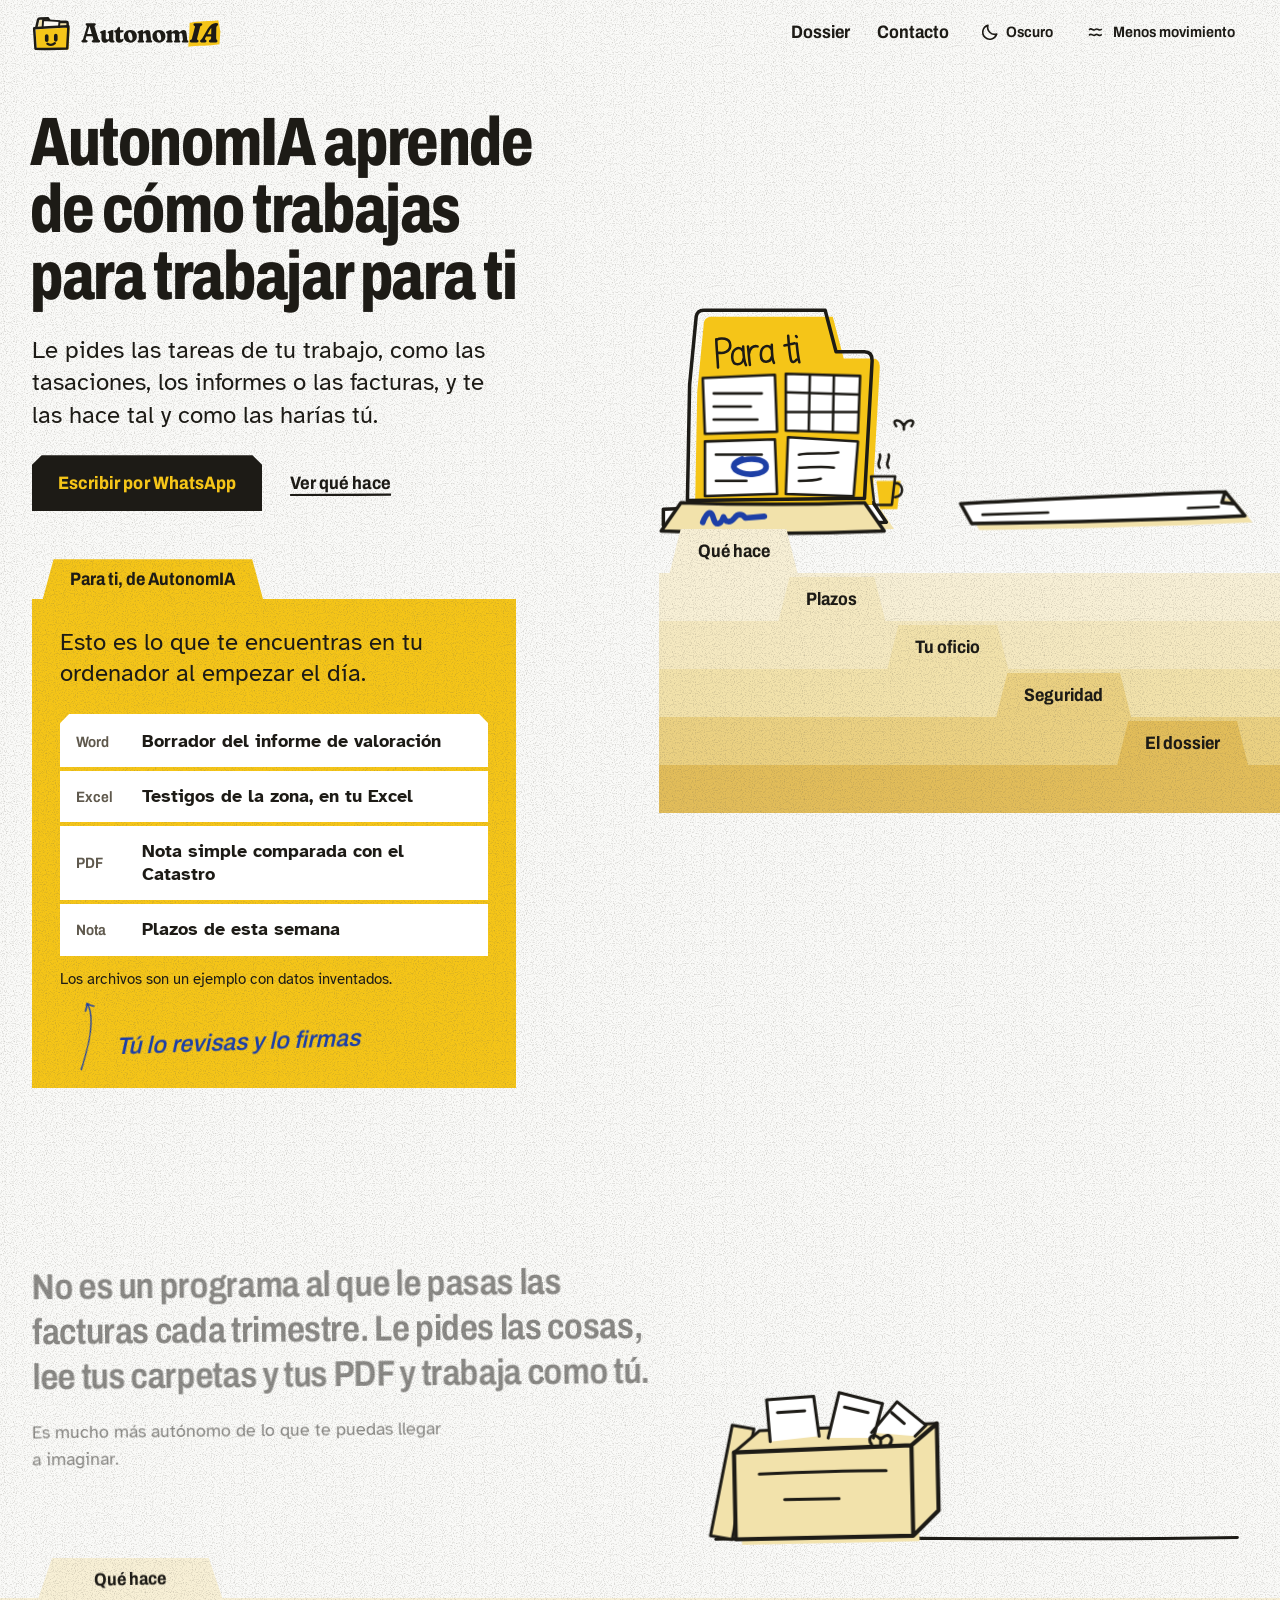
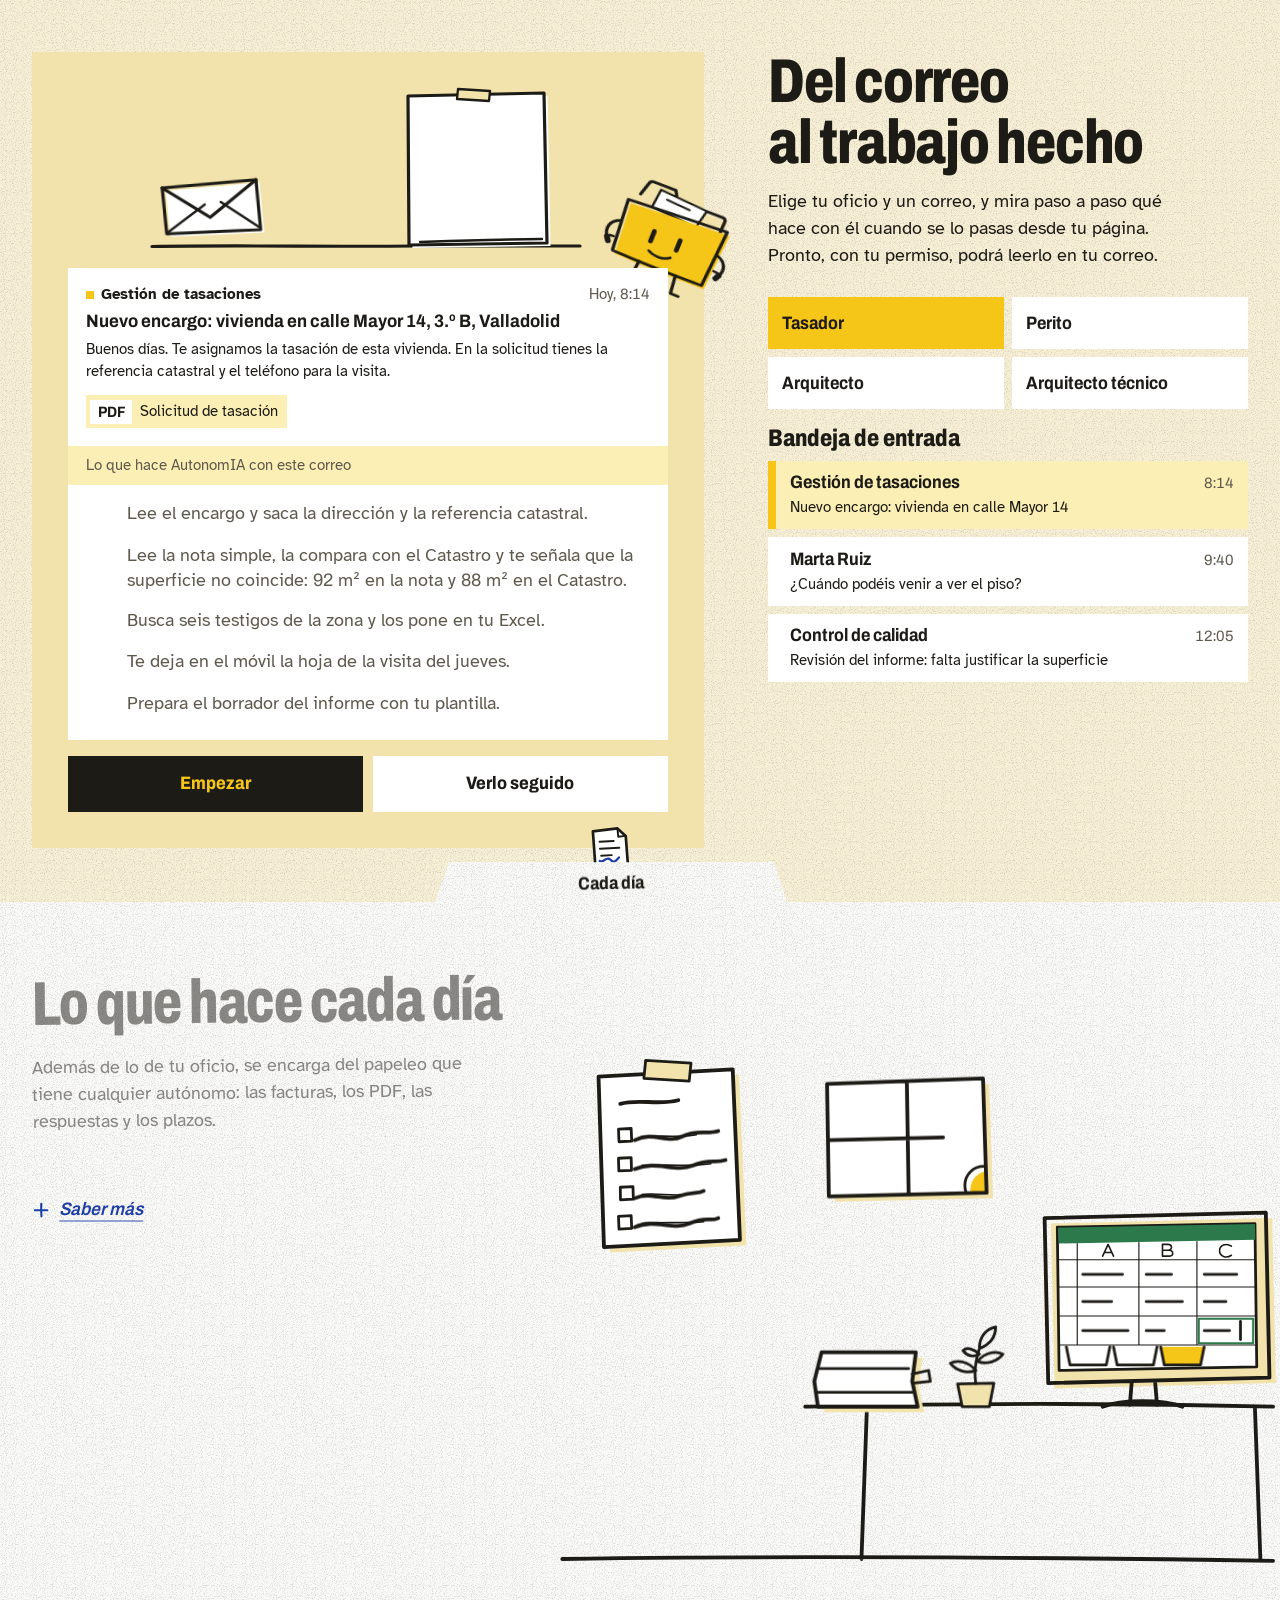
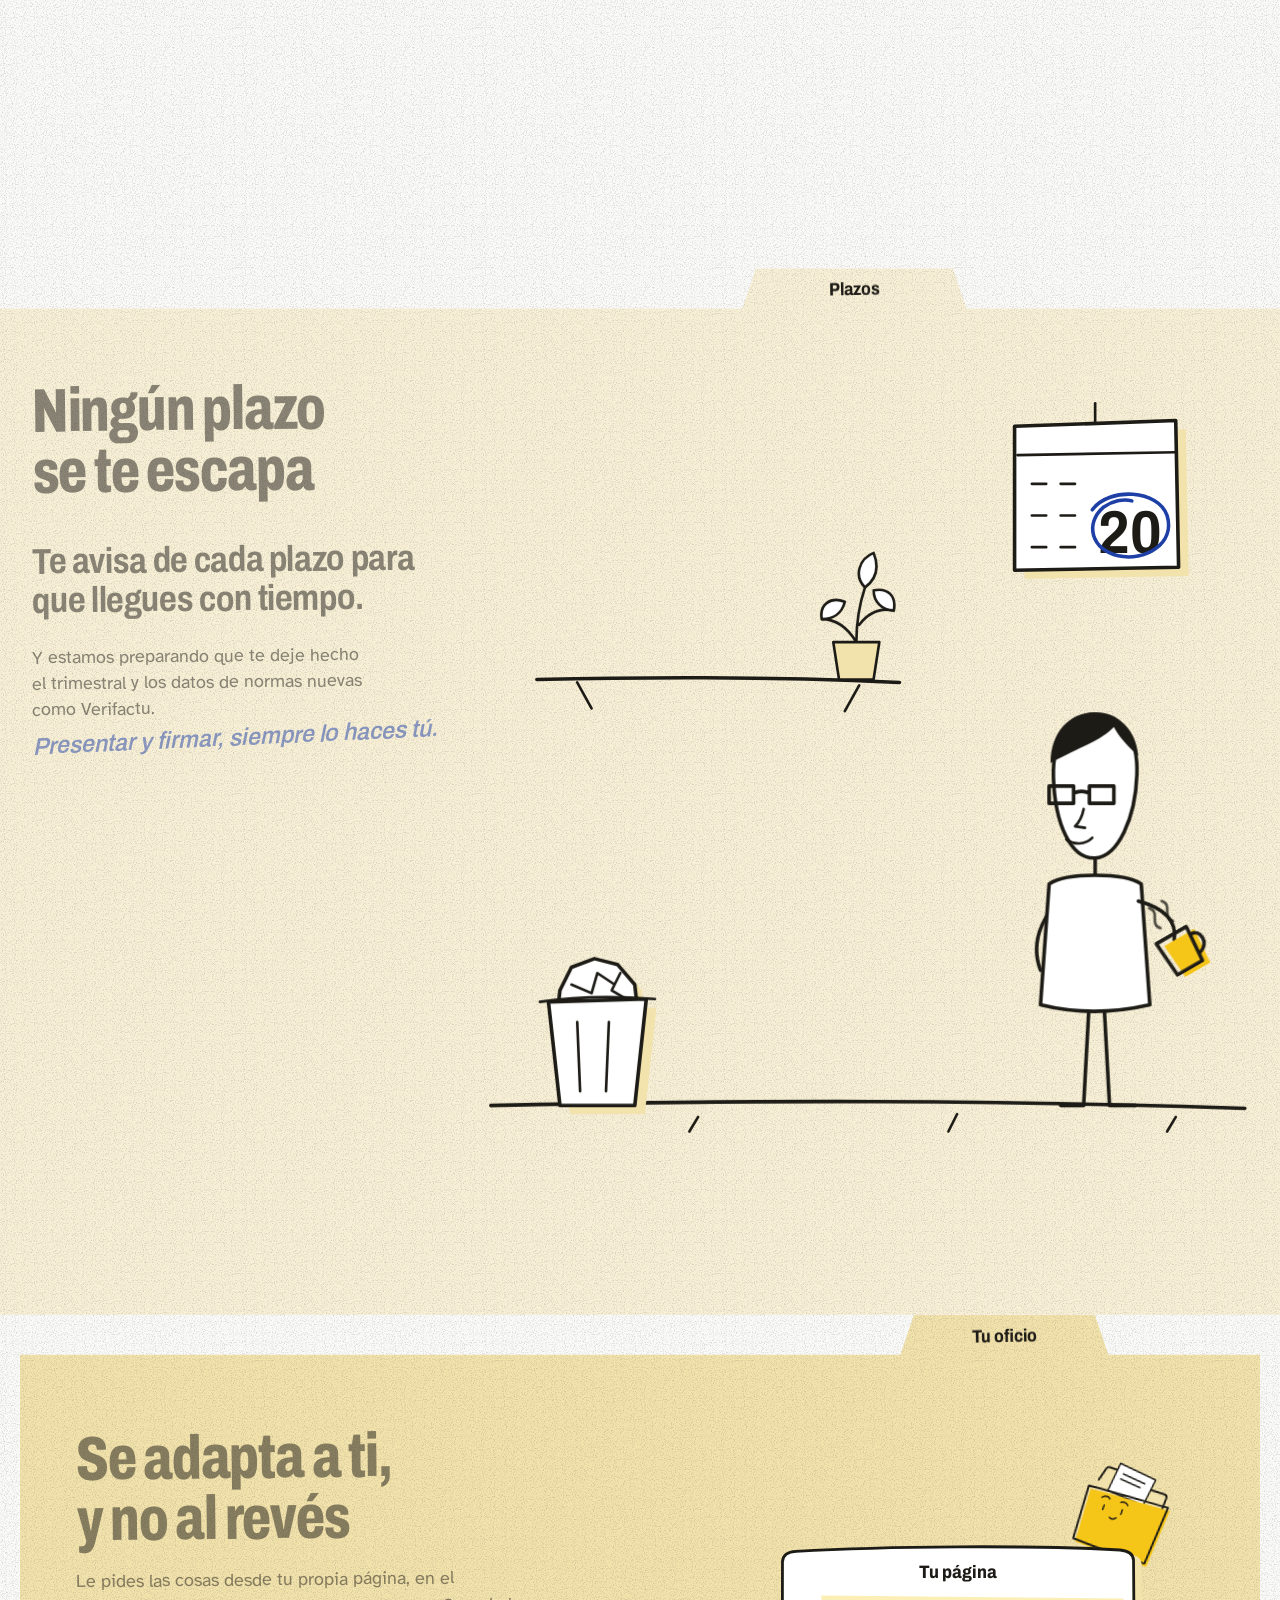
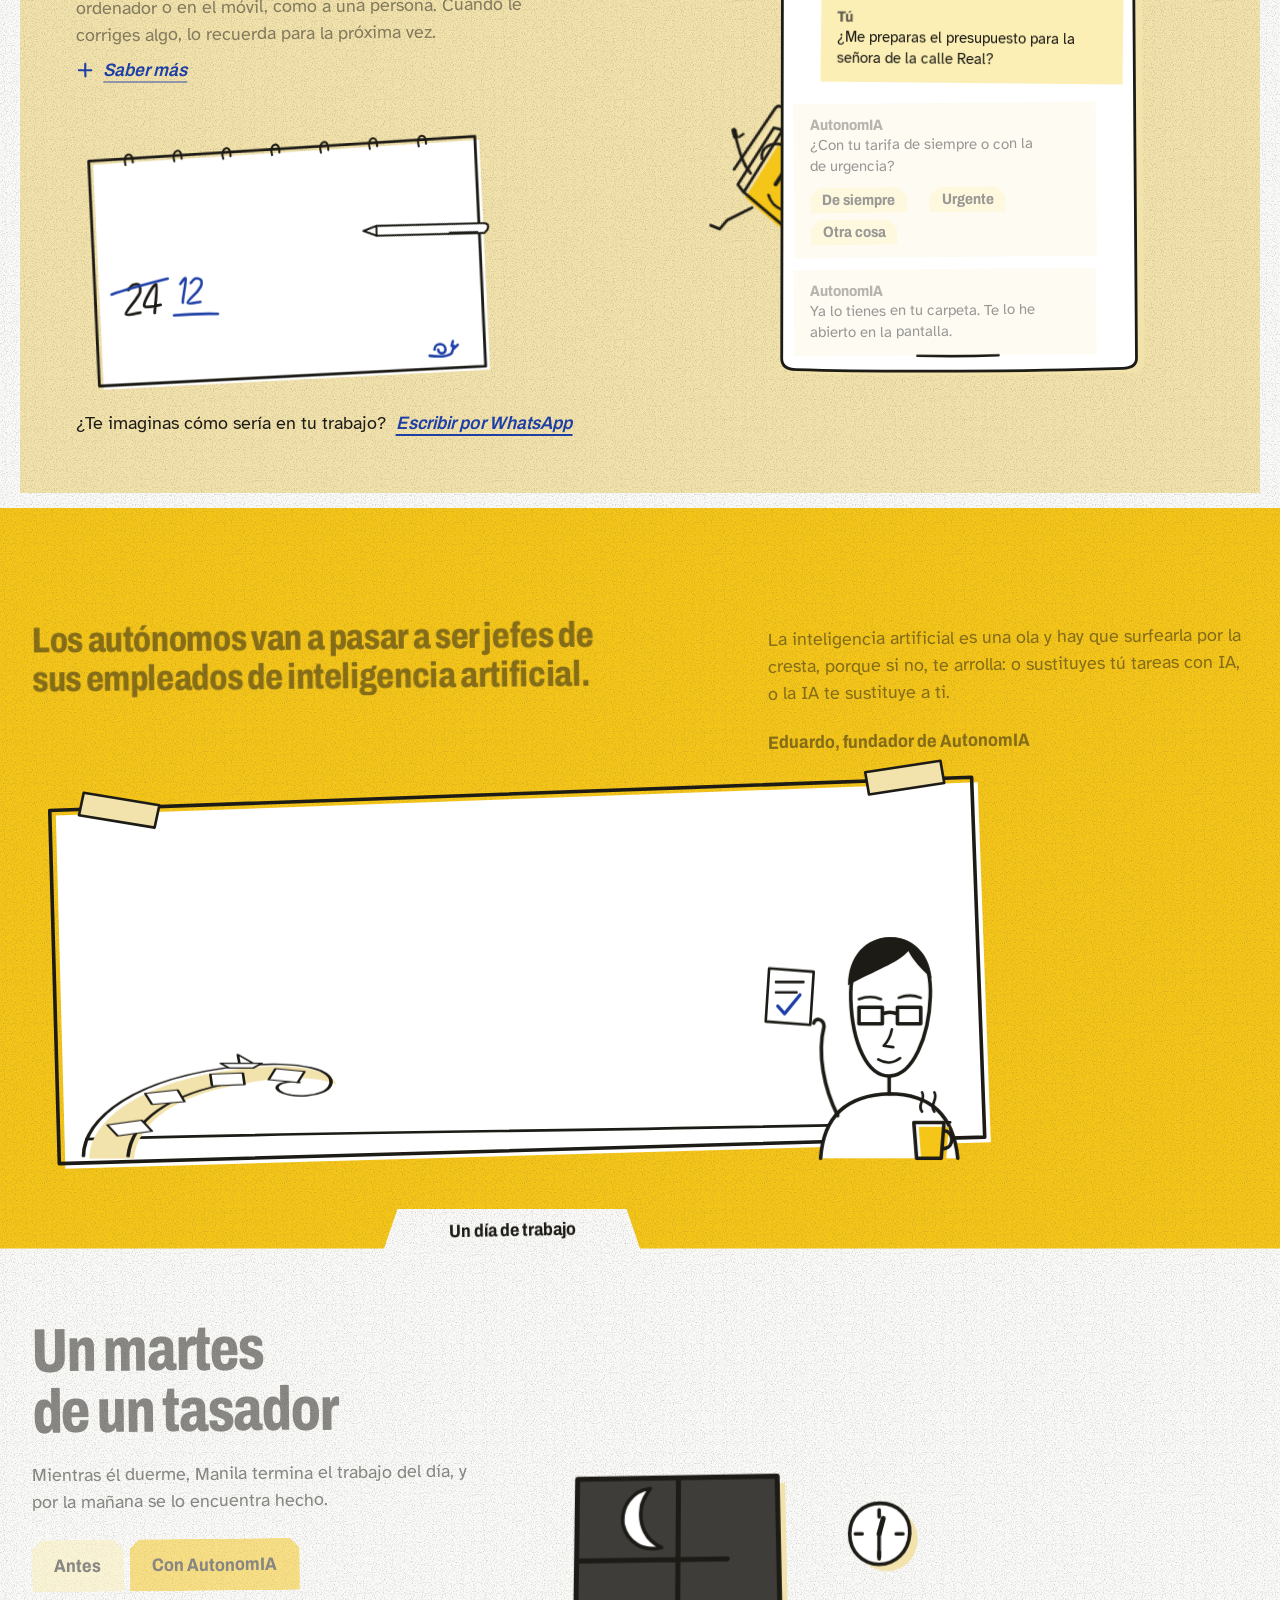
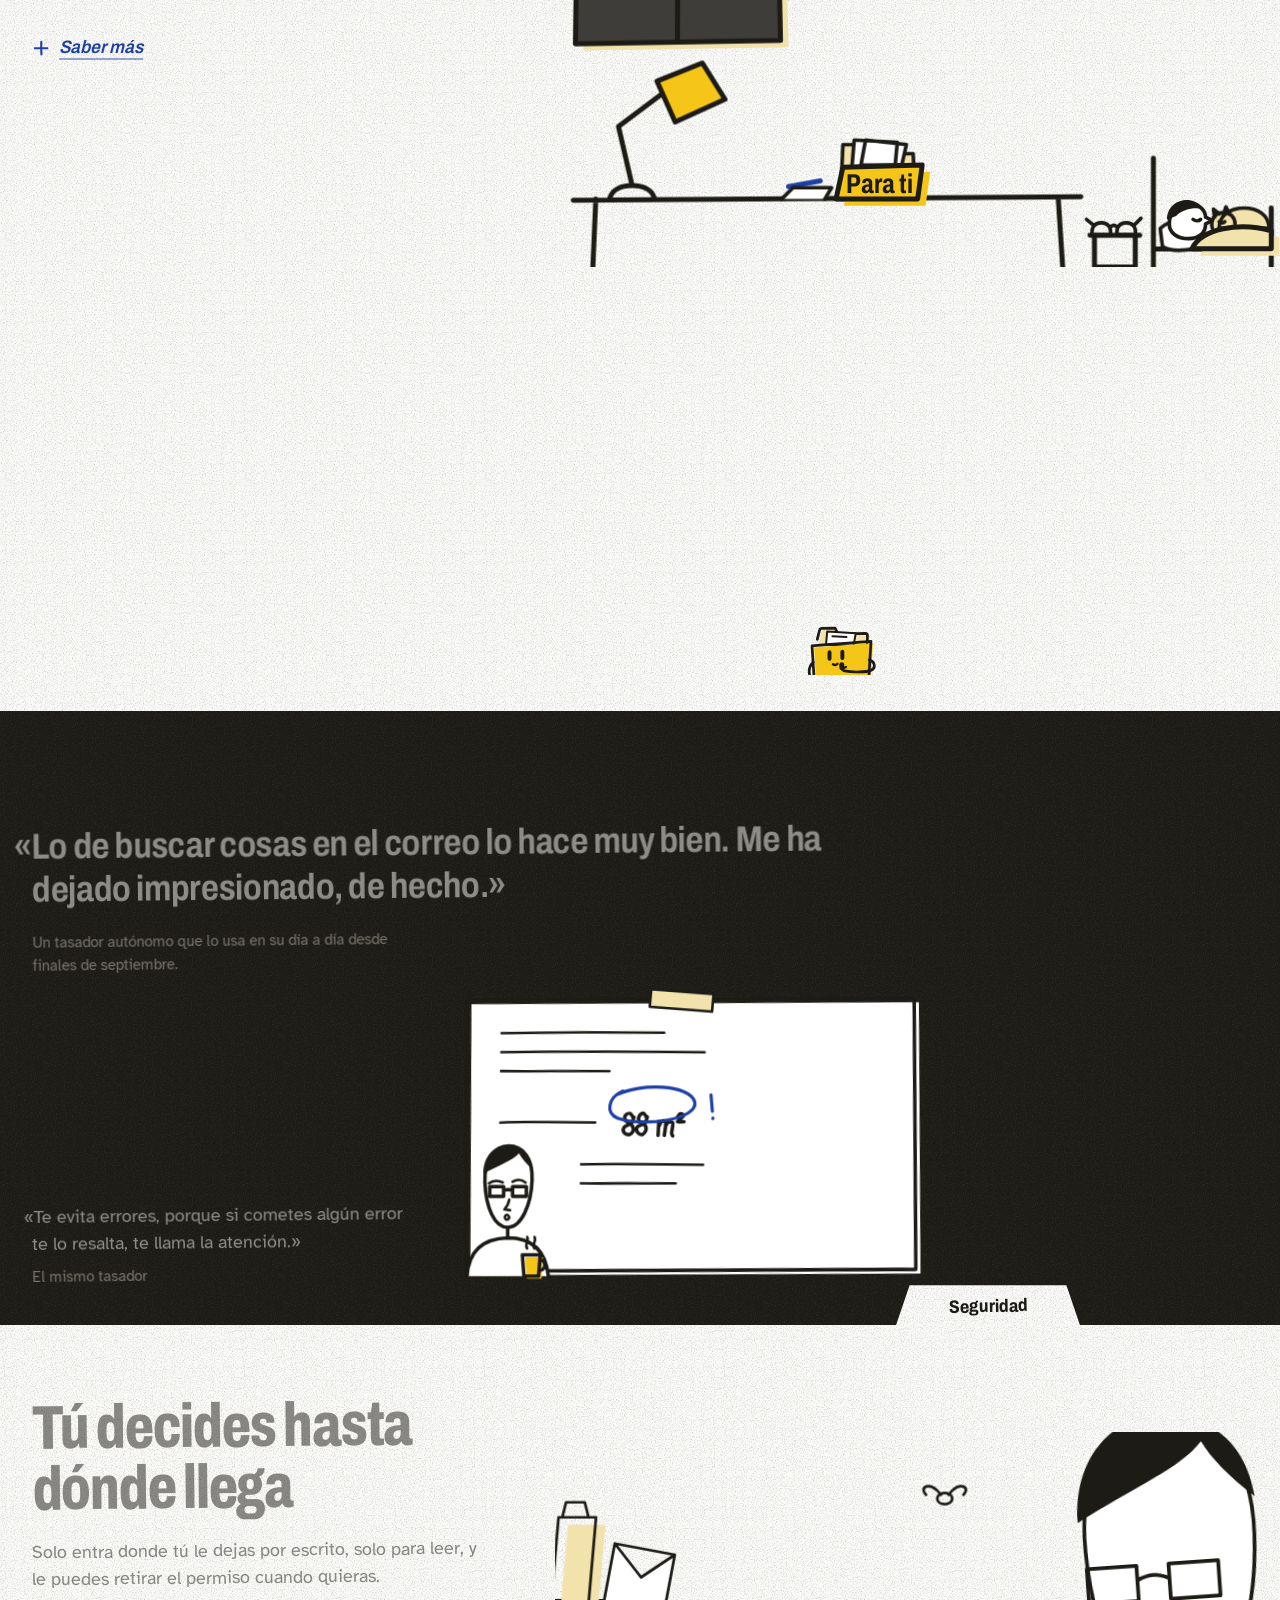
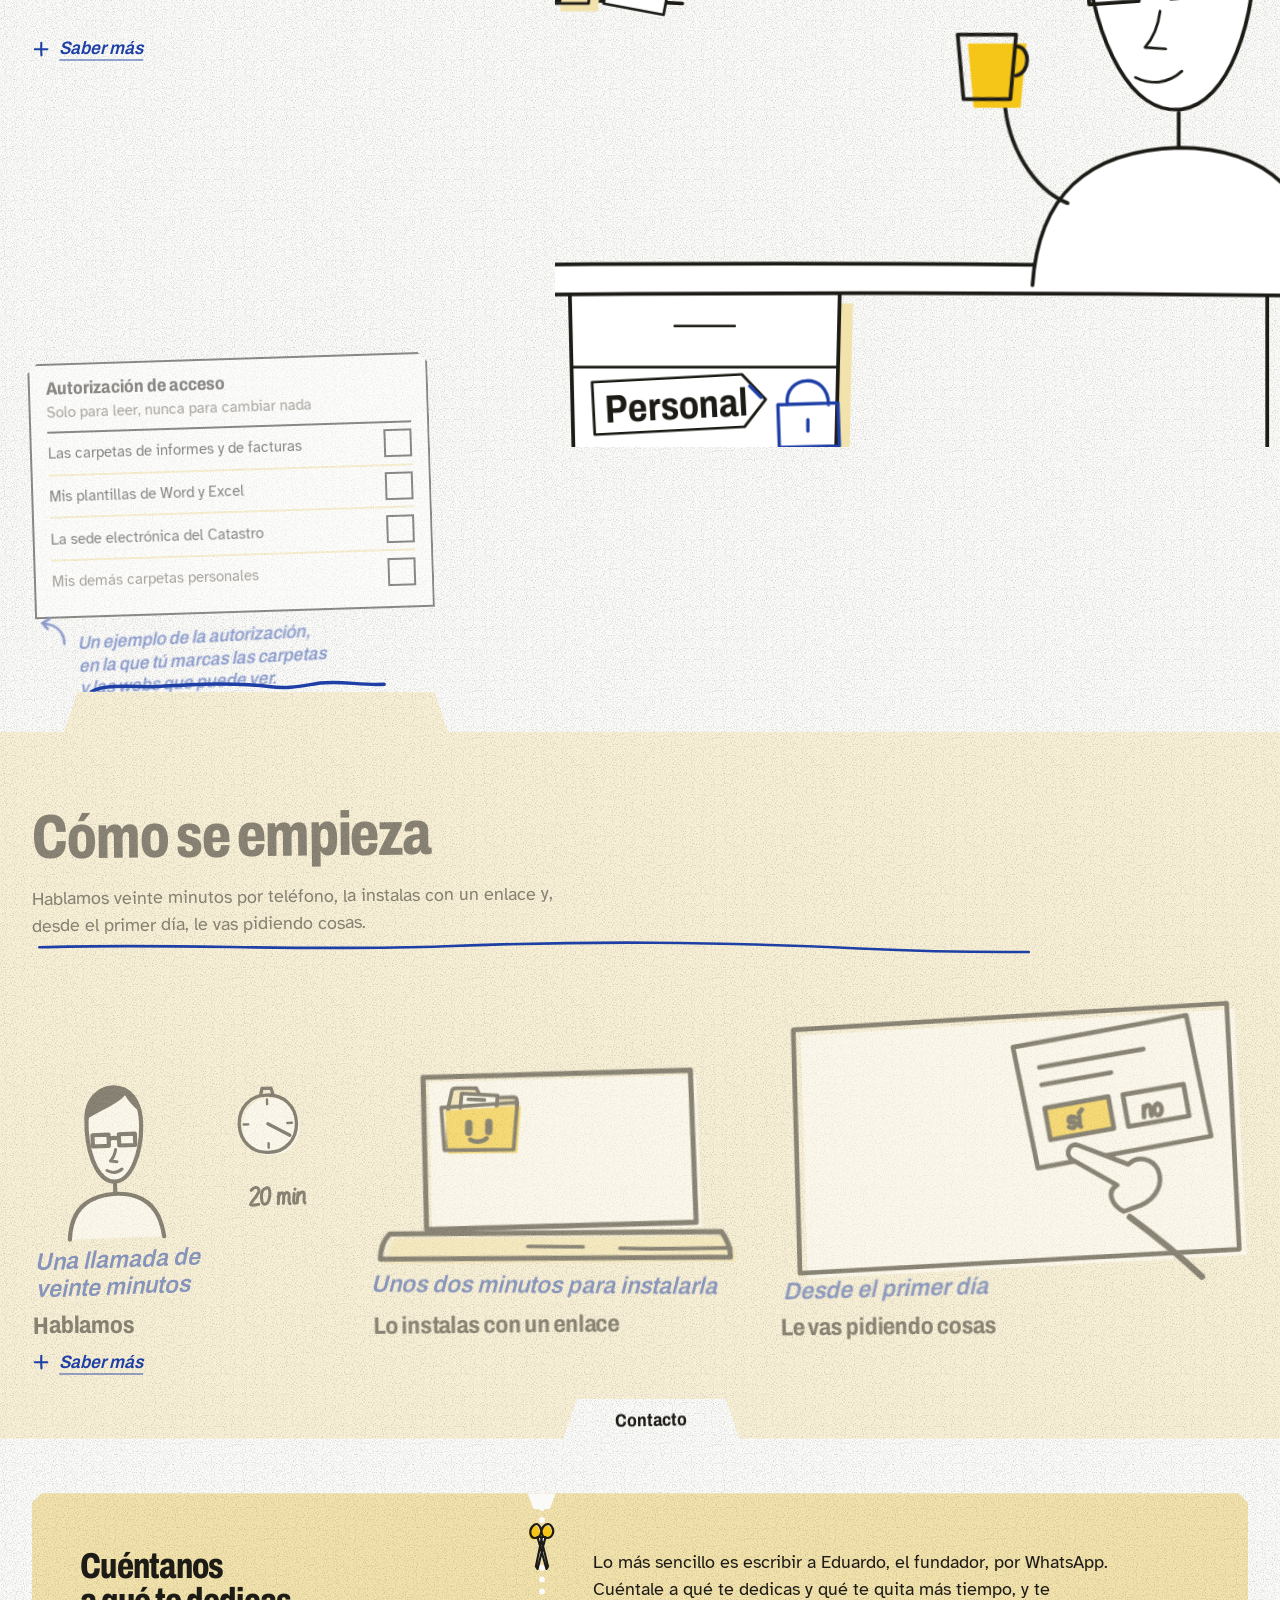
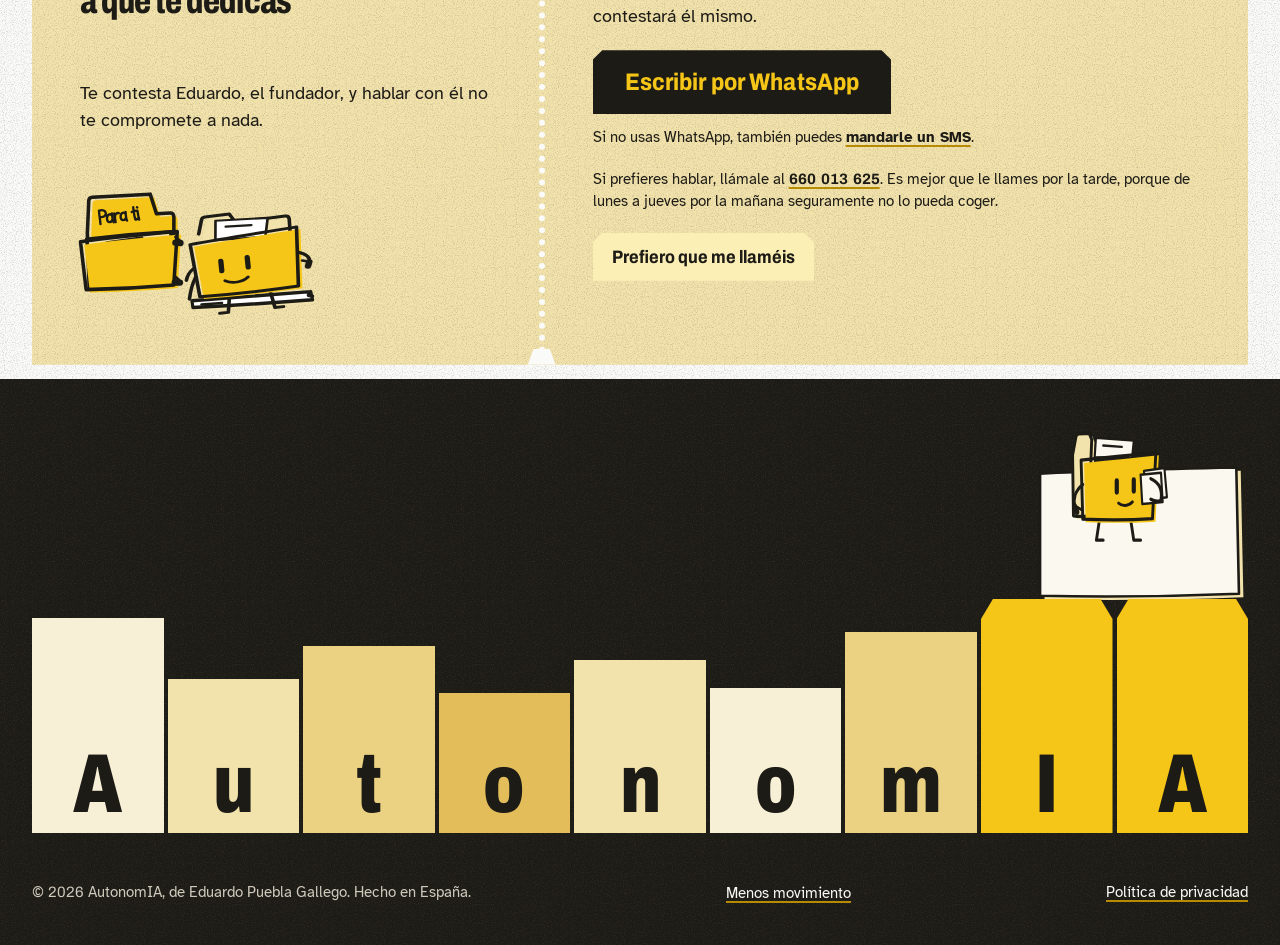
==== commit a988eae4: "chore(web): publish site 2026-11-05 03:26" ====
--- a/index.html
+++ b/index.html
@@ -2,15 +2,15 @@
 <html lang="es">
 <head>
 <meta charset="utf-8">
-<meta http-equiv="Content-Security-Policy" content="default-src 'self'; img-src 'self' data:; style-src 'self'; script-src 'self'; font-src 'self'; form-action 'self' https://pc-salon.tail9a0eeb.ts.net; base-uri 'none'; object-src 'none'">
+<meta http-equiv="Content-Security-Policy" content="default-src 'self'; img-src 'self' data:; style-src 'self'; script-src 'self'; font-src 'self'; connect-src 'self' https://pc-salon.tail9a0eeb.ts.net; form-action 'self' https://pc-salon.tail9a0eeb.ts.net; base-uri 'none'; object-src 'none'">
 <meta name="referrer" content="same-origin">
 <meta name="viewport" content="width=device-width, initial-scale=1">
 <title>AutonomIA · Aprende de cómo trabajas para trabajar para ti</title>
-<meta name="description" content="AutonomIA aprende de cómo trabajas para trabajar para ti. Le pides cualquier tarea y te la hace, desde el trimestral hasta tus tasaciones, tus informes o tus facturas, tal y como los harías tú. Para tasadores, peritos, arquitectos y arquitectos técnicos.">
+<meta name="description" content="AutonomIA aprende de cómo trabajas para trabajar para ti. Le pides las tareas de tu trabajo y te las hace, desde tus tasaciones hasta tus informes, tus presupuestos o tus facturas, tal y como las harías tú. Para tasadores, peritos, arquitectos y arquitectos técnicos.">
 <meta name="theme-color" content="#fafaf8">
 <meta name="color-scheme" content="only light">
 <meta property="og:title" content="AutonomIA aprende de cómo trabajas para trabajar para ti">
-<meta property="og:description" content="Le pides cualquier tarea y te la hace, desde el trimestral hasta tus tasaciones, tus informes o tus facturas, tal y como los harías tú.">
+<meta property="og:description" content="Le pides las tareas de tu trabajo y te las hace, desde tus tasaciones hasta tus informes, tus presupuestos o tus facturas, tal y como las harías tú.">
 <meta property="og:type" content="website">
 <meta property="og:locale" content="es_ES">
 <meta property="og:url" content="https://www.autonomia-ia.es/">
@@ -26,30 +26,32 @@
 <link rel="preload" href="fuentes/archivo-latin-wdth-normal.woff2" as="font" type="font/woff2" crossorigin>
 <link rel="preload" href="marca/fuentes/atkinson-hyperlegible-latin-400-normal.woff2" as="font" type="font/woff2" crossorigin>
 <link rel="stylesheet" href="marca/marca.css">
-<link rel="stylesheet" href="v5/v5.css?v=614">
-<link rel="stylesheet" href="v5/demo.css?v=614">
-<link rel="stylesheet" href="v5/ilustra.css?v=660">
+<link rel="stylesheet" href="v5/v5.css?v=901">
+<link rel="stylesheet" href="v5/demo.css?v=833">
+<link rel="stylesheet" href="v5/ilustra.css?v=833">
 <link rel="stylesheet" href="v5/escenas.css?v=660">
 <link rel="stylesheet" href="v5/historia.css?v=585">
 <link rel="stylesheet" href="v5/coreografia.css?v=660">
 <link rel="stylesheet" href="v5/escena-papeleo.css?v=660">
 <link rel="stylesheet" href="v5/escena-multa.css?v=614">
-<link rel="stylesheet" href="v5/acompanante.css?v=674">
+<link rel="stylesheet" href="v5/acompanante.css?v=833b">
 <link rel="stylesheet" href="v5/maqueta.css?v=468">
-<link rel="stylesheet" href="v5/breve.css?v=658b">
+<link rel="stylesheet" href="v5/breve.css?v=833">
 <link rel="stylesheet" href="v5/tarea.css?v=660">
 <link rel="stylesheet" href="v5/bucle.css?v=660">
+<link rel="stylesheet" href="v5/vivo-portada.css?v=901">
 <script src="tema.js"></script>
 <script src="v5/tema-v5.js?v=585" defer></script>
 <script src="v5/movimiento.js?v=660"></script>
 <script src="v5/motor.js?v=660"></script>
 <script src="v5/v5.js?v=485" defer></script>
-<script src="v5/demo.js?v=585" defer></script>
+<script src="v5/demo.js?v=901" defer></script>
 <script src="v5/ilustra.js?v=585" defer></script>
 <script src="v5/escenas.js?v=468" defer></script>
 <script src="v5/acompanante.js?v=v5a" defer></script>
 <script src="v5/muelle.js?v=658" defer></script>
-<script src="v5/fisica.js?v=658" defer></script>
+<script src="v5/fisica.js?v=833b" defer></script>
+<script src="v5/vivo-portada.js?v=901" defer></script>
 </head>
 <body>
 <a class="saltar" href="#contenido">Saltar al contenido</a>
@@ -85,7 +87,7 @@
     <div class="ancho escena-fija portada-historia" data-escena="e1" data-rango="contain">
     <div class="historia-cabeza portada-cabeza">
       <h1 class="portada-titulo">AutonomIA aprende de cómo trabajas para trabajar para&nbsp;ti</h1>
-      <p class="portada-frase">Le pides cualquier tarea y te la hace, desde lo más general, como el trimestral, hasta lo más tuyo: las tasaciones, los informes o las facturas, tal y como los harías tú.</p>
+      <p class="portada-frase">Le pides las tareas de tu trabajo, como las tasaciones, los informes o las facturas, y te las hace tal y como las harías tú.</p>
       <div class="acciones">
         <a class="boton boton-principal boton-wa" href="https://wa.me/34660013625?text=Hola%2C%20Eduardo.%20He%20visto%20la%20web%20de%20AutonomIA%20y%20me%20gustar%C3%ADa%20que%20me%20contaras%20c%C3%B3mo%20me%20podr%C3%ADais%20ayudar%20con%20mi%20negocio." rel="noopener">Escribir por WhatsApp</a>
         <a class="enlace-ver" href="#que-hace">Ver qué hace</a>
@@ -200,7 +202,7 @@
   <section class="seccion seccion-pestana queno escena-rodada" id="que-no-es" data-escena="e2" data-rango="cover">
     <div class="ancho es-queno-rejilla">
       <h2 class="oculto-visual">Qué no es</h2>
-      <p class="queno-frase" data-sube>No es un programa al que le pasas las facturas cada trimestre. Funciona solo, lee tu correo y tus PDF y trabaja como tú.</p>
+      <p class="queno-frase" data-sube>No es un programa al que le pasas las facturas cada trimestre. Le pides las cosas, lee tus carpetas y tus PDF y trabaja como tú.</p>
       <p class="queno-nota" data-sube>Es mucho más autónomo de lo que te puedas llegar a imaginar.</p>
       <!-- Manila (modelo base del 22/10) deja atrás la caja de zapatos de las facturas (lo que hacen los programas de
            siempre) y sale de un salto con el correo bajo el brazo, camino del trabajo (escenas.css, QUÉ NO ES) -->
@@ -271,7 +273,7 @@
     <div class="ancho demo-rejilla">
       <div class="demo-cabeza">
         <h2 id="demo-titulo">Del correo al&nbsp;trabajo hecho</h2>
-        <p>Elige tu oficio y un correo de su bandeja, y mira paso a paso qué hace con él.</p>
+        <p>Elige tu oficio y un correo, y mira paso a paso qué hace con él cuando se lo pasas desde tu página. Pronto, con tu permiso, podrá leerlo en tu correo.</p>
       </div>
 
       <div class="demo-elige">
@@ -403,7 +405,7 @@
               <p class="demo-rotulo">Lo que hace AutonomIA con este correo</p>
               <ol class="demo-pasos">
                 <li><span>Lee el encargo y saca la dirección y la referencia catastral.</span></li>
-                <li><span>Descarga la nota simple, la compara con el Catastro y te señala que la superficie no coincide: 92 m² en la nota y 88 m² en el Catastro.</span></li>
+                <li><span>Lee la nota simple, la compara con el Catastro y te señala que la superficie no coincide: 92 m² en la nota y 88 m² en el Catastro.</span></li>
                 <li><span>Busca seis testigos de la zona y los pone en tu Excel.</span></li>
                 <li><span>Te deja en el móvil la hoja de la visita del jueves.</span></li>
                 <li><span>Prepara el borrador del informe con tu plantilla.</span></li>
@@ -447,8 +449,8 @@
               </div>
               <p class="demo-rotulo">Lo que hace AutonomIA con este correo</p>
               <ol class="demo-pasos">
-                <li><span>Lee el correo y lo guarda con el encargo de ese piso, que ya tienes abierto.</span></li>
-                <li><span>Mira tu agenda y busca dos huecos por la mañana esta semana.</span></li>
+                <li><span>Lee el correo y lo junta con el encargo de ese piso, que ya tienes abierto.</span></li>
+                <li><span>Te pregunta, con botones, qué dos mañanas de esta semana le ofreces.</span></li>
                 <li><span>Te deja escrita la respuesta en tu tono, con las dos horas para que ella elija.</span></li>
                 <li><span>Te prepara la hoja de la visita con lo que tienes que mirar en el piso.</span></li>
               </ol>
@@ -555,7 +557,7 @@
               </div>
               <p class="demo-rotulo">Lo que hace AutonomIA con este correo</p>
               <ol class="demo-pasos">
-                <li><span>Guarda el informe en la carpeta del expediente 412/2026.</span></li>
+                <li><span>Busca en tus carpetas el expediente 412/2026 y lo junta con el informe.</span></li>
                 <li><span>Lo lee entero y saca los puntos en los que no coincide con tus datos.</span></li>
                 <li><span>Te prepara una nota con cada diferencia y la página donde está.</span></li>
                 <li><span>Te avisa de que lo que te piden vence el viernes.</span></li>
@@ -592,7 +594,7 @@
               </div>
               <p class="demo-rotulo">Lo que hace AutonomIA con este correo</p>
               <ol class="demo-pasos">
-                <li><span>Apunta la vista en tu agenda y te avisa unos días antes.</span></li>
+                <li><span>Te apunta la vista y te avisa unos días antes.</span></li>
                 <li><span>Busca tu informe en el expediente y te lo deja preparado para repasarlo.</span></li>
                 <li><span>Te hace un resumen de una página con las conclusiones y las cifras clave.</span></li>
                 <li><span>Prepara la minuta de honorarios con tu formato.</span></li>
@@ -632,7 +634,7 @@
               </div>
               <p class="demo-rotulo">Lo que hace AutonomIA con este correo</p>
               <ol class="demo-pasos">
-                <li><span>Lee lo que te piden y guarda los planos que te mandan.</span></li>
+                <li><span>Lee lo que te piden y mira los planos que te mandan.</span></li>
                 <li><span>Busca la ficha del Catastro de la parcela.</span></li>
                 <li><span>Prepara la propuesta de honorarios con tus tarifas de siempre.</span></li>
                 <li><span>Te deja escrita la respuesta en tu tono.</span></li>
@@ -710,7 +712,7 @@
               </div>
               <p class="demo-rotulo">Lo que hace AutonomIA con este correo</p>
               <ol class="demo-pasos">
-                <li><span>Guarda las fotos en la carpeta de la obra, ordenadas por fecha.</span></li>
+                <li><span>Te deja las fotos ordenadas por fecha, junto a las demás de la obra.</span></li>
                 <li><span>Busca en el proyecto la medida de las ventanas del salón y te la pone al lado de la que han traído.</span></li>
                 <li><span>Apunta la duda en el acta de la próxima visita.</span></li>
                 <li><span>Te deja escrita la respuesta para que decidas tú.</span></li>
@@ -826,7 +828,7 @@
               <ol class="demo-pasos">
                 <li><span>Busca el acta de la última visita en la carpeta de la obra.</span></li>
                 <li><span>Te resume lo que quedó pendiente y lo que ya está hecho.</span></li>
-                <li><span>Te deja escrita la respuesta con el acta adjunta.</span></li>
+                <li><span>Te deja escrita la respuesta y el acta lista para adjuntarla.</span></li>
               </ol>
             </div>
             <div class="demo-resultado" data-ui>
@@ -879,7 +881,7 @@
     <div class="ancho escena-fija dia-escritorio" data-escena="e4" data-rango="contain">
       <div class="historia-cabeza" data-sube>
         <h2>Lo que hace cada día</h2>
-        <p>Además de lo de tu oficio, se encarga del papeleo que tiene cualquier autónomo: el correo, las facturas, los PDF y los plazos.</p>
+        <p>Además de lo de tu oficio, se encarga del papeleo que tiene cualquier autónomo: las facturas, los PDF, las respuestas y los plazos.</p>
       </div>
 
       <div class="escenario" aria-hidden="true">
@@ -1027,14 +1029,13 @@
         <details class="saber-mas">
           <summary>Saber más</summary>
           <ul class="saber-lista">
-            <li><strong>Entra en tu correo y en tus webs,</strong> siempre con tu permiso y solo para leer.</li>
-            <li><strong>Descarga las facturas</strong> de las webs donde están y las guarda en su carpeta.</li>
-            <li><strong>Lee los PDF que te llegan,</strong> saca los datos que importan y te avisa si algo no cuadra.</li>
+            <li><strong>Te hace las facturas</strong> y los presupuestos con tus datos y con tu formato.</li>
+            <li><strong>Lee los PDF que le pasas,</strong> saca los datos que importan y te avisa si algo no cuadra.</li>
             <li><strong>Te deja las respuestas escritas,</strong> y tú solo las revisas y le das a enviar.</li>
             <li><strong>Te avisa de los plazos,</strong> los de Hacienda y, si eres perito, los del juzgado.</li>
-            <li><strong>Te prepara el trimestre:</strong> el resumen de lo facturado y de los gastos, para que lo presentes tú o tu gestoría.</li>
             <li><strong>Encuentra tus archivos:</strong> le preguntas desde el móvil dónde está algo y te lo da en unos segundos.</li>
             <li><strong>Recuerda lo que le corriges,</strong> así que la próxima vez lo hace como tú le dijiste.</li>
+            <li><strong>Lo que viene, y todavía no hace:</strong> entrar en tu correo, siempre con tu permiso y solo para leer, descargarte de tus webs las facturas y dejarte preparado el resumen del trimestre para que lo presentes tú o tu gestoría.</li>
           </ul>
           <p class="saber-dossier"><a href="v5/dossier.html#que-es">Léelo con calma en el dossier</a></p>
         </details>
@@ -1231,8 +1232,8 @@
       </div>
 
       <ul class="historia-pasos multa-pasos">
-        <li class="tarjeta" data-sube><p>Te avisa de cada plazo y&nbsp;te&nbsp;deja preparado el trimestral.</p></li>
-        <li class="tarjeta" data-sube><p>Con normas nuevas como Verifactu, te prepara los datos para que cumplas.</p><p class="multa-firma">Tú solo lo revisas y lo presentas.</p></li>
+        <li class="tarjeta" data-sube><p>Te avisa de cada plazo para que llegues con tiempo.</p></li>
+        <li class="tarjeta" data-sube><p>Y estamos preparando que te deje hecho el trimestral y los datos de normas nuevas como Verifactu.</p><p class="multa-firma">Presentar y firmar, siempre lo haces tú.</p></li>
       </ul>
     </div>
   </section>
@@ -1322,7 +1323,7 @@
           <summary>Saber más</summary>
           <div class="panel-bloque">
             <h3>Aprende de ti</h3>
-            <p>Mira tus informes, tus hojas de Excel y tus correos para hacer las cosas como las haces tú. Al principio le enseñas, como a cualquier persona que empieza contigo.</p>
+            <p>Mira tus informes, tus hojas de Excel y tus plantillas para hacer las cosas como las haces tú. Al principio le enseñas, como a cualquier persona que empieza contigo.</p>
           </div>
           <figure class="panel-charla">
             <div class="charla" data-ui aria-label="Ejemplo de una corrección">
@@ -1332,7 +1333,7 @@
           </figure>
           <div class="panel-bloque">
             <h3>Llega enseñada para tu oficio</h3>
-            <p>Aprende de cómo trabajan todos los profesionales de tu oficio que la usan, así que desde el primer día sabe cómo se hacen bien las facturas y los informes. Lo que se comparte es lo aprendido y nunca tus datos: tus clientes, tus cifras y tus correos son solo tuyos.</p>
+            <p>Desde el primer día sabe hacer lo de tu oficio, como sacar la ficha del Catastro, buscar testigos o preparar una factura, y después aprende cómo lo haces tú. Tus datos no se comparten: tus clientes, tus cifras y tus documentos son solo tuyos.</p>
           </div>
           <div class="panel-bloque">
             <h3>Tu página, con tu propia IA</h3>
@@ -1513,7 +1514,7 @@
   <!-- Un martes de un tasador: lista por horas con vista previa (el movimiento firma de la página). 472: vuelve tras
        quitarla el 469; a la vista solo el titular, una frase y el dibujo de la noche; las horas, en «Saber más». Su
        dibujo se pinta con escena-martes.css, que se carga aquí para no frenar la primera pintura. -->
-  <link rel="stylesheet" href="v5/escena-martes.css?v=660">
+  <link rel="stylesheet" href="v5/escena-martes.css?v=901">
   <!-- E7 · El día que se hace noche (Un martes de un tasador) · escena FIJA, 180svh. El scroll solo mueve el dibujo
        (nunca la hora elegida ni el modo, que siguen en los botones como en la v4). En el ordenador, la vista previa de la
        hora elegida va dentro del escenario, debajo del dibujo (v5.js la pasa a .dia-ventana); en el móvil, dentro de
@@ -1538,7 +1539,8 @@
             <!-- 585 (bucle): las piezas rs- del puente de la tarea (bucle.css); en reposo, la identidad o invisibles.
                  g.e7-cam, en el móvil, devuelve la cámara del plano de la noche al de la mañana -->
             <g class="rs e7-cam">
-            <g class="hoja-osc"><path class="cl-ho" d="M4 5c104-2 208-3 312-2l1 172c-104 2-209 2-313 0z" transform="translate(3.5 3)"/><path class="cl-ho cl-t" d="M4 5c104-2 208-3 312-2l1 172c-104 2-209 2-313 0z"/></g>
+            <g class="hoja-osc hoja-ancha"><path class="cl-ho" d="M4 5c104-2 208-3 312-2l1 172c-104 2-209 2-313 0z" transform="translate(3.5 3)"/><path class="cl-ho cl-t" d="M4 5c104-2 208-3 312-2l1 172c-104 2-209 2-313 0z"/></g>
+            <g class="hoja-osc hoja-movil"><path class="cl-ho" d="M4 5c104-2 208-3 312-2l1 196c-104 2-209 2-313 0z" transform="translate(3.5 3)"/><path class="cl-ho cl-t" d="M4 5c104-2 208-3 312-2l1 196c-104 2-209 2-313 0z"/></g>
             <defs><clipPath id="c-vent"><path d="M10 9 98 7.5 99.5 80 9 81.5z"/></clipPath></defs>
             <path class="cl-ma" d="M10 9 98 7.5 99.5 80 9 81.5z" transform="translate(3.5 3)"/>
             <path class="cl-ho" d="M10 9 98 7.5 99.5 80 9 81.5z"/>
@@ -1666,7 +1668,7 @@
               <span class="hora-cuando">7:30</span>
               <span class="hora-textos">
                 <span class="antes"><span class="oculto-sin-js">Antes: </span>Abres el correo y apuntas a mano el encargo nuevo.</span>
-                <span class="ahora"><span class="oculto-sin-js">Con AutonomIA: </span>El encargo ya está leído y la nota simple, descargada y comparada con el Catastro.</span>
+                <span class="ahora"><span class="oculto-sin-js">Con AutonomIA: </span>El encargo ya está leído y la nota simple, comparada con el Catastro.</span>
               </span>
             </button>
             <div class="vista" id="vista-1">
@@ -1893,12 +1895,12 @@
           <p class="impreso-titulo">Autorización de acceso<span>Solo para leer, nunca para cambiar nada</span></p>
           <ul class="impreso-lista">
             <li>Las carpetas de informes y de facturas<span class="casilla" role="img" aria-label="Marcado"><svg viewBox="0 0 30 30" aria-hidden="true"><path d="M5 17c2.5 1.8 4.3 3.9 6 7 3.5-8 9-14.5 15-19" fill="none" stroke="currentColor" stroke-width="2.6" stroke-linecap="round" stroke-linejoin="round"/></svg></span></li>
-            <li>Mi correo de trabajo<span class="casilla" role="img" aria-label="Marcado"><svg viewBox="0 0 30 30" aria-hidden="true"><path d="M5 16c2.8 2 4.4 4.2 6.2 7.4 3.2-7.6 8.7-14 14.8-18.6" fill="none" stroke="currentColor" stroke-width="2.6" stroke-linecap="round" stroke-linejoin="round"/></svg></span></li>
+            <li>Mis plantillas de Word y Excel<span class="casilla" role="img" aria-label="Marcado"><svg viewBox="0 0 30 30" aria-hidden="true"><path d="M5 16c2.8 2 4.4 4.2 6.2 7.4 3.2-7.6 8.7-14 14.8-18.6" fill="none" stroke="currentColor" stroke-width="2.6" stroke-linecap="round" stroke-linejoin="round"/></svg></span></li>
             <li>La sede electrónica del Catastro<span class="casilla" role="img" aria-label="Marcado"><svg viewBox="0 0 30 30" aria-hidden="true"><path d="M5.5 17.5c2.3 1.6 4 3.6 5.8 6.6 3.7-8.3 9-14.2 14.7-19.3" fill="none" stroke="currentColor" stroke-width="2.6" stroke-linecap="round" stroke-linejoin="round"/></svg></span></li>
             <li class="impreso-no">Mis demás carpetas personales<span class="casilla" role="img" aria-label="Sin marcar"></span></li>
           </ul>
         </div>
-        <figcaption class="boli-pie" id="impreso-pie">Un ejemplo de la autorización, en la que tú marcas las carpetas, el correo y las webs que puede ver.</figcaption>
+        <figcaption class="boli-pie" id="impreso-pie">Un ejemplo de la autorización, en la que tú marcas las carpetas y las webs que puede ver.</figcaption>
       </figure>
       <div class="escenario-dibujo">
         <div class="seg-escena" data-ilustra>
@@ -2033,7 +2035,7 @@
       <details class="saber-mas">
         <summary>Saber más</summary>
         <ul class="garantias-breve">
-          <li><h3>Solo con tu permiso por escrito</h3><p>En la autorización eliges qué carpetas puede mirar y en qué correo y webs puede entrar.</p></li>
+          <li><h3>Solo con tu permiso por escrito</h3><p>En la autorización eliges qué carpetas puede mirar y en qué webs puede entrar.</p></li>
           <li><h3>Solo ve, nunca modifica</h3><p>No cambia ni borra tus archivos, no envía correos y no presenta ni firma nada en tu nombre. Lo que prepara te lo deja en una carpeta aparte.</p></li>
           <li><h3>Lo retiras cuando quieras</h3><p>Puedes retirar el permiso en cualquier momento, y desde ese momento deja de entrar.</p></li>
         </ul>
@@ -2212,6 +2214,7 @@
           <li><strong>Hablamos:</strong> una llamada con Eduardo de unos veinte minutos, sin visitas. Nos cuentas a qué te dedicas y qué te quita más tiempo, y si no vemos claro que podamos ayudarte, te lo decimos.</li>
           <li><strong>Lo instalas con un enlace:</strong> firmas la autorización, en la que eliges qué carpetas puede ver, y te mandamos un enlace. Lo abres en tu ordenador, la app se instala en unos pocos clics y te deja en el escritorio el icono de tu página.</li>
           <li><strong>Le vas pidiendo cosas:</strong> la IA te hace una entrevista corta con botones para entender cómo trabajas. Empiezas con una o dos tareas y le vas encargando más desde tu página.</li>
+          <li><strong>Y del resto nos encargamos nosotros:</strong> te la dejamos montada y preparada para tu trabajo, funcionando en nuestro servidor, y cada día la mejoramos sin que tengas que hacer nada. Trabaja con el modelo de inteligencia artificial más avanzado que hay hoy y, si necesitas algo, te atiende directamente Eduardo.</li>
         </ul>
         <p class="saber-dossier"><a href="v5/dossier.html#como-funciona">Léelo con calma en el dossier</a></p>
       </details>
@@ -2277,14 +2280,15 @@
       <details class="llamadnos">
         <summary>Prefiero que me llaméis</summary>
         <p>Déjanos tu nombre y tu teléfono y te llamamos para ver si podemos ayudarte.</p>
-        <form class="formulario" method="post" action="https://pc-salon.tail9a0eeb.ts.net/autonomia/contacto">
+        <form class="formulario" id="formulario" method="post" action="https://pc-salon.tail9a0eeb.ts.net/autonomia/contacto">
           <div class="campo">
             <label for="f-nombre">Tu nombre</label>
             <input id="f-nombre" name="nombre" type="text" autocomplete="name" maxlength="80" required>
           </div>
           <div class="campo">
             <label for="f-telefono">Teléfono</label>
-            <input id="f-telefono" name="telefono" type="tel" autocomplete="tel" inputmode="tel" maxlength="30" required>
+            <input id="f-telefono" name="telefono" type="tel" autocomplete="tel" inputmode="tel" maxlength="30" required
+                   pattern="[^0-9]*([0-9][^0-9]*){9,15}" title="Un teléfono de 9 a 15 cifras">
           </div>
           <div class="campo">
             <label for="f-actividad">¿A qué te dedicas? <span class="opcional">(opcional)</span></label>
--- a/v5/v5.css
+++ b/v5/v5.css
@@ -179,7 +179,7 @@
 }
 img, svg { display: block; max-width: 100%; }
 a { color: var(--tinta); text-decoration-color: var(--subrayado); text-decoration-thickness: 0.12em; text-underline-offset: 0.18em; }
-a:hover { text-decoration-thickness: 0.18em; text-underline-offset: 0.26em; text-decoration-color: currentColor; }
+@media (hover: hover) and (pointer: fine) { a:hover { text-decoration-thickness: 0.18em; text-underline-offset: 0.26em; text-decoration-color: currentColor; } }
 /* El foco: tinta y, por fuera, el amarillo de la carpeta, como una pestaña marcada con rotulador */
 :focus-visible { outline: 3px solid var(--tinta); outline-offset: 2px; box-shadow: 0 0 0 8px var(--foco); } /* taste-skill-ignore: el anillo de foco */
 button, summary, [role="tab"] { cursor: pointer; -webkit-tap-highlight-color: transparent; }
@@ -227,7 +227,7 @@
   background: transparent; border: 0; border-radius: 0; cursor: pointer;
   clip-path: var(--chaflan); transition: transform 140ms var(--suave);
 }
-.tema:hover { background: var(--amarillo-suave); }
+@media (hover: hover) and (pointer: fine) { .tema:hover { background: var(--amarillo-suave); } }
 .tema:active { transform: translateY(2px); }
 .tema:focus-visible { clip-path: none; }
 .icono-sol { display: none; }
@@ -258,9 +258,9 @@
 /* El principal (casi siempre el de WhatsApp) es el que más destaca: tinta con letra amarilla en claro, amarillo con
    letra de tinta en oscuro. Sobre la carpeta amarilla de la portada va siempre en tinta. */
 .boton-principal { background: var(--boton); color: var(--sobre-boton); }
-.boton-principal:hover { background: var(--boton-encima); color: var(--sobre-boton); }
+@media (hover: hover) and (pointer: fine) { .boton-principal:hover { background: var(--boton-encima); color: var(--sobre-boton); } }
 .boton-secundario { background: var(--amarillo-suave); color: var(--tinta); }
-.boton-secundario:hover { background: var(--carpeta-2); color: var(--tinta); }
+@media (hover: hover) and (pointer: fine) { .boton-secundario:hover { background: var(--carpeta-2); color: var(--tinta); } }
 .boton-grande { min-height: 64px; padding: 0.9rem 2rem; font-size: var(--s-sub); }
 
 /* ------------------------------------------------------------ secciones con su pestaña */
@@ -346,7 +346,7 @@
   .carpeta-4 .pestana { margin-left: 74%; }
 }
 /* La pestaña se levanta como si la sacaras del archivador, y al apretar baja a su sitio */
-a.carpeta:hover .pestana { transform: translateY(-8px); text-decoration: underline; text-decoration-thickness: 2px; text-underline-offset: 0.2em; }
+@media (hover: hover) and (pointer: fine) { a.carpeta:hover .pestana { transform: translateY(-8px); text-decoration: underline; text-decoration-thickness: 2px; text-underline-offset: 0.2em; } }
 a.carpeta:active .pestana { transform: translateY(-2px); transition-duration: 90ms; }
 a.carpeta:focus-visible { outline-offset: -3px; }
 
@@ -361,7 +361,7 @@
 @media (min-width: 60rem) { .delantera-explica { font-size: var(--s-sub); line-height: 1.3; max-width: 24ch; } }
 .acciones { display: flex; flex-wrap: wrap; align-items: center; gap: 0.5rem 1.75rem; }
 .carpeta-delantera .boton-principal { background: var(--sobre-amarillo); color: var(--amarillo); font-size: var(--s-sub); min-height: 60px; }
-.carpeta-delantera .boton-principal:hover { background: var(--tinta-encima); color: var(--amarillo); }
+@media (hover: hover) and (pointer: fine) { .carpeta-delantera .boton-principal:hover { background: var(--tinta-encima); color: var(--amarillo); } }
 .carpeta-delantera :focus-visible { outline-color: var(--sobre-amarillo); }
 .enlace-ver {
   display: inline-flex; align-items: center; min-height: 44px;
@@ -377,11 +377,11 @@
   content: ""; position: absolute; left: 0; right: 0; bottom: 0.55rem; height: 3px;
   background: currentColor; transform-origin: 0 50%;
 }
-.cabecera-contacto::after { left: 0.6rem; right: 0.6rem; transform: scaleX(0); transition: transform 320ms var(--suave); }
-.cabecera-contacto:hover::after { transform: scaleX(1); }
+.cabecera-contacto::after { left: 0.6rem; right: 0.6rem; transform: scaleX(0); transition: transform 220ms var(--suave); }
+@media (hover: hover) and (pointer: fine) { .cabecera-contacto:hover::after { transform: scaleX(1); } }
 .enlace-ver::after { clip-path: polygon(0 20%, 100% 0, 100% 80%, 0 100%); }
-@media (prefers-reduced-motion: no-preference) {
-  .enlace-ver:hover::after { animation: redibuja 520ms var(--suave); }
+@media (hover: hover) and (pointer: fine) and (prefers-reduced-motion: no-preference) {
+  .enlace-ver:hover::after { animation: redibuja 440ms var(--suave); }
 }
 .enlace-ver:active, .cabecera-contacto:active { transform: translateY(1px); }
 @media (max-width: 30rem) { .acciones .boton { width: 100%; } }
@@ -578,7 +578,7 @@
   font: 720 var(--s-texto) var(--t-titulo); font-stretch: 88%; background: var(--amarillo-suave); color: var(--tinta);
   transition: transform 140ms var(--suave);
 }
-.dia-modo:hover { background: var(--carpeta-2); color: var(--tinta); }
+@media (hover: hover) and (pointer: fine) { .dia-modo:hover { background: var(--carpeta-2); color: var(--tinta); } }
 .dia-modo:active { transform: translateY(2px); }
 .dia-modo[aria-pressed="true"] { background: var(--amarillo); color: var(--sobre-amarillo); }
 .dia-modo:focus-visible { clip-path: none; }
@@ -590,9 +590,9 @@
   padding: 1rem 1rem 1.1rem; border: 0; border-radius: 0; cursor: pointer; text-align: left;
   background: var(--carpeta-1); color: var(--tinta); font: inherit;
 }
-.hora-cuando { font: 800 var(--s-sub) var(--t-titulo); font-stretch: 80%; color: var(--acento-texto); line-height: 1; font-variant-numeric: tabular-nums; transition: transform 300ms var(--muelle); }
+.hora-cuando { font: 800 var(--s-sub) var(--t-titulo); font-stretch: 80%; color: var(--acento-texto); line-height: 1; font-variant-numeric: tabular-nums; transition: transform 200ms var(--suave); } /* 833: lo que se lee, sin rebote */
 .hora-cuando, .ui-trimestre, .ui-excel td, .ui-descarga, .demo-de span { font-variant-numeric: tabular-nums; }
-.hora-boton:hover .hora-cuando { transform: translateX(5px); }
+@media (hover: hover) and (pointer: fine) { .hora-boton:hover .hora-cuando { transform: translateX(5px); } }
 .hora-boton:active { transform: scale(0.992); }
 .hora-boton { transition: transform 160ms var(--suave); }
 .hora-textos { display: grid; gap: 0.5rem; }
@@ -601,7 +601,8 @@
 .hora .vista, .vista-antes { margin: 0.75rem 0 1.25rem; }
 .vista [data-ui], .vista-antes [data-ui] { font-size: var(--s-pequeno); line-height: 1.4; }
 .vista-antes { display: none; }
-.hora:hover .hora-boton, .hora.activa .hora-boton { background: var(--carpeta-2); }
+.hora.activa .hora-boton { background: var(--carpeta-2); }
+@media (hover: hover) and (pointer: fine) { .hora:hover .hora-boton { background: var(--carpeta-2); } }
 
 /* Con JavaScript: un modo a la vez y la vista previa de la fila elegida. La libreta de «Antes» la mete v5.js en la
    fila elegida, así que en el móvil sale junto a la hora tocada igual que las vistas de «Con AutonomIA». */
@@ -736,13 +737,23 @@
 .cupon .nota { color: var(--tinta); }
 .contacto-directo .nota a, .otras-vias a { color: var(--tinta); font-weight: 700; white-space: nowrap; }
 .otras-vias { padding-top: 0.25rem; }
+/* (901, WEB-M08) El SMS, el teléfono y los enlaces del pie (portada, dossier y oficinas) se tocan sin afinar con el dedo:
+   una zona invisible de 44 px de alto, sin mover el texto. En la portada las líneas del SMS y del teléfono están a unos
+   41 px, entre el botón de WhatsApp y el desplegable: la del SMS se queda casi centrada y la del teléfono
+   crece hacia abajo, y ninguna pisa a otra. */
+.contacto-directo .nota a, .otras-vias a, .pie-fila a, .pie-movimiento, .dossier-pie a { position: relative; }
+.contacto-directo .nota a::after, .otras-vias a::after, .pie-fila a::after, .pie-movimiento::after, .dossier-pie a::after {
+  content: ""; position: absolute; left: -0.25rem; right: -0.25rem; top: calc(50% - 22px); height: 44px;
+}
+.contacto-directo .nota a::after { top: calc(50% - 20px); }
+.otras-vias a::after { top: calc(50% - 12px); }
 .llamadnos { margin-top: 1.25rem; }
 .llamadnos > summary {
   cursor: pointer; display: inline-flex; align-items: center; min-height: 48px; padding: 0.5rem 1.2rem; width: fit-content;
   font: 720 var(--s-texto) var(--t-titulo); font-stretch: 88%; color: var(--tinta); background: var(--amarillo-suave);
   clip-path: var(--chaflan); transition: transform 140ms var(--suave);
 }
-.llamadnos > summary:hover { background: var(--hoja); }
+@media (hover: hover) and (pointer: fine) { .llamadnos > summary:hover { background: var(--hoja); } }
 .llamadnos > summary:active { transform: translateY(2px); }
 .llamadnos > summary:focus-visible { clip-path: none; }
 .llamadnos[open] > summary { margin-bottom: 0.75rem; }
@@ -793,7 +804,7 @@
   .barra-movil {
     display: block; position: fixed; left: 0; right: 0; bottom: 0; z-index: 9;
     padding: 0.6rem 1rem calc(0.6rem + env(safe-area-inset-bottom)); background: var(--papel);
-    box-shadow: 0 -6px 20px rgba(21, 26, 36, 0.12); /* taste-skill-ignore: barra fija que flota */ transition: transform 0.24s var(--suave);
+    box-shadow: 0 -3px 0 var(--carpeta-2); /* 833: el canto plano de una carpeta, no una sombra difusa */ transition: transform 0.24s var(--suave);
   }
   .barra-movil .boton { width: 100%; min-height: 52px; }
   .barra-movil.oculta { transform: translateY(110%); }
@@ -819,10 +830,12 @@
   .vista [data-ui], .vista-antes [data-ui], .impreso-hoja, .charla, .movil-pantalla {
     filter: drop-shadow(var(--calco-x) var(--calco-y) 0 var(--calco)); /* taste-skill-ignore: sombra calco, bloque plano */
   }
-  .paso-vista > [data-ui] { transition: transform 360ms var(--muelle); }
+  .paso-vista > [data-ui] { transition: transform 240ms var(--suave); } /* 833: es una hoja que se lee: sin rebote */
+  @media (hover: hover) and (pointer: fine) {
   .paso:hover .paso-vista > [data-ui] {
     transform: translate(-3px, -4px);
     filter: drop-shadow(10px 9px 0 var(--calco)); /* taste-skill-ignore: sombra calco, bloque plano */
+  }
   }
 
   /* Los botones: un calco pequeño en reposo; al pasar por encima se levantan y el calco se separa; al apretar se
@@ -830,15 +843,17 @@
   .boton, .dia-modo, .llamadnos > summary {
     filter: drop-shadow(3px 3px 0 var(--calco)); /* taste-skill-ignore: sombra calco, bloque plano */
   }
+  @media (hover: hover) and (pointer: fine) {
   .boton:hover, .dia-modo:hover, .llamadnos > summary:hover {
     transform: translate(-2px, -3px);
     filter: drop-shadow(6px 7px 0 var(--calco)); /* taste-skill-ignore: sombra calco, bloque plano */
+  }
   }
   .boton:active, .dia-modo:active, .llamadnos > summary:active, .dia-modo[aria-pressed="true"] {
     transform: translate(3px, 3px); transition-duration: 90ms;
     filter: drop-shadow(0 0 0 var(--calco)); /* taste-skill-ignore: sombra calco, bloque plano */
   }
-  .tema:hover { transform: translate(-1px, -2px); filter: drop-shadow(3px 3px 0 var(--calco)); } /* taste-skill-ignore: sombra calco */
+  @media (hover: hover) and (pointer: fine) { .tema:hover { transform: translate(-1px, -2px); filter: drop-shadow(3px 3px 0 var(--calco)); } } /* taste-skill-ignore: sombra calco */
   .tema:active { transform: translate(2px, 2px); filter: none; }
 }
 /* El color del calco según el campo: sobre el amarillo, tinta o papel; sobre el negro, amarillo */
@@ -860,6 +875,9 @@
   .carpetas-io .seccion-pestana:not(.abierta), .carpetas-io .panel:not(.abierta) { transform: translateY(var(--sube-carpeta)); }
 }
 :root { --sube-carpeta: 36px; }
+/* (901, WEB-M07) Al saltar a una carpeta que aún no ha subido, el navegador apunta a donde está mientras espera, más
+   abajo; cuando sube, se pasaba de largo y su pestaña quedaba cortada arriba. Este margen la deja entera. */
+.carpetas-io .seccion-pestana:not(.abierta), .carpetas-io .panel:not(.abierta) { scroll-margin-top: var(--sube-carpeta); }
 /* 468: en el móvil la carpeta ya está en su sitio cuando su canto llega a media pantalla (antes, casi arriba) */
 @media (max-width: 47.99rem) { :root { --sube-fin: 50%; } }
 @keyframes carpeta-sube { from { transform: translateY(var(--sube-carpeta)); } to { transform: none; } }
--- a/v5/demo.css
+++ b/v5/demo.css
@@ -103,7 +103,7 @@
 .demo-mensaje[aria-pressed="true"] { background: var(--d-suave-am); }
 .demo-mensaje > span:first-child::before {
   content: ""; position: absolute; left: 0; top: 0; bottom: 0; width: 0.5rem; background: var(--d-amarillo);
-  transform: scaleY(0); transform-origin: 50% 100%; transition: transform 320ms var(--d-rebote);
+  transform: scaleY(0); transform-origin: 50% 100%; transition: transform 240ms var(--d-rebote); /* 833: 320 -> 240 ms */
 }
 .demo-mensaje[aria-pressed="true"] > span:first-child::before { transform: scaleY(1); }
 @media (hover: hover) and (pointer: fine) {
@@ -339,7 +339,7 @@
   /* 585: al volver a empezar sola (demo.js, otraVez), la hoja del resultado se hunde dentro de Manila y solo
      desaparece ya tapada, y el visto del sobre se borra trazo a trazo: nada se funde */
   .ilu-anima .demo .demo-escena:not([data-fase="fin"]) .dm-dentro { transition: transform 600ms var(--d-resbala), opacity 0s 600ms; }
-  .ilu-anima .demo .demo-escena:not([data-fase="fin"]) .dm-sobre-visto { transition: stroke-dashoffset 380ms ease-in, opacity 0s 380ms; }
+  .ilu-anima .demo .demo-escena:not([data-fase="fin"]) .dm-sobre-visto { transition: stroke-dashoffset 380ms cubic-bezier(0.23, 1, 0.32, 1), opacity 0s 380ms; } /* 833: sin ease-in */
   .ilu-anima .demo .demo-escena[data-fase="fin"] :is(.dm-pose, .dm-ojo) { transition: opacity 0s 760ms; }
 
   /* Reacciones: un saltito por paso, agacharse y levantarse al cambiar de oficio, y el salto del final */
--- a/v5/ilustra.css
+++ b/v5/ilustra.css
@@ -60,18 +60,22 @@
 .pt-vuela { opacity: 0; pointer-events: none; }
 .pt-saludo { opacity: 0; }
 .pt-jarra, .pt-saludo { transition: opacity 90ms steps(1); }
-.pt-manila:hover .pt-saludo, .pt-manila.saluda .pt-saludo,
-.portada:has(.acciones .boton:hover) .pt-saludo,
-.portada:has(.acciones .boton:focus-visible) .pt-saludo { opacity: 1; }
-.pt-manila:hover .pt-jarra, .pt-manila.saluda .pt-jarra,
-.portada:has(.acciones .boton:hover) .pt-jarra,
-.portada:has(.acciones .boton:focus-visible) .pt-jarra { opacity: 0; }
+.pt-manila.saluda .pt-saludo, .portada:has(.acciones .boton:focus-visible) .pt-saludo { opacity: 1; }
+.pt-manila.saluda .pt-jarra, .portada:has(.acciones .boton:focus-visible) .pt-jarra { opacity: 0; }
+/* 833: lo de pasar por encima, solo con ratón (en el táctil, el toque deja el «hover» pegado; tocar ya pone .saluda) */
+@media (hover: hover) and (pointer: fine) {
+  .pt-manila:hover .pt-saludo, .portada:has(.acciones .boton:hover) .pt-saludo { opacity: 1; }
+  .pt-manila:hover .pt-jarra, .portada:has(.acciones .boton:hover) .pt-jarra { opacity: 0; }
+  .ilu-anima .pt-manila:hover .pt-salta { transform-origin: 50% 100%; animation: pt-salto 620ms var(--rebote); }
+  .ilu-anima .pt-manila:hover .pt-saludo, .ilu-anima .portada:has(.acciones .boton:hover) .pt-saludo { transform-origin: 0 100%; animation: pt-mano 300ms steps(3) infinite alternate; }
+  .ilu-anima .portada:has(.acciones .boton:hover) .pt-salta { transform-origin: 50% 100%; animation: pt-salto 620ms var(--rebote); }
+  .ilu-anima .portada:has(.acciones .boton:hover) .pt-hojita { animation-duration: 0.9s; }
+}
 
 /* v5 (C1, 457): la llegada, el brazo que lanza y las hojas que vuelan ya no van por tiempo: los conduce el scroll
    (acompanante.css, E1: baja colgada de su cordel, lanza tres hojas en arco a «Para ti» y la carpeta se abre). */
-.ilu-anima .pt-manila:hover .pt-salta, .ilu-anima .pt-manila.saluda .pt-salta { transform-origin: 50% 100%; animation: pt-salto 620ms var(--rebote); }
-.ilu-anima .pt-manila:hover .pt-saludo, .ilu-anima .pt-manila.saluda .pt-saludo,
-.ilu-anima .portada:has(.acciones .boton:hover) .pt-saludo,
+.ilu-anima .pt-manila.saluda .pt-salta { transform-origin: 50% 100%; animation: pt-salto 620ms var(--rebote); }
+.ilu-anima .pt-manila.saluda .pt-saludo,
 .ilu-anima .portada:has(.acciones .boton:focus-visible) .pt-saludo { transform-origin: 0 100%; animation: pt-mano 300ms steps(3) infinite alternate; }
 
 @keyframes pt-salto {
@@ -101,9 +105,7 @@
 @keyframes pt-ondea { 0%, 100% { transform: none; } 33% { transform: rotate(4deg) skewY(-3deg); } 66% { transform: rotate(-2deg) skewY(2deg); } }
 @keyframes pt-asoma { 0%, 80%, 100% { transform: none; } 84%, 92% { transform: translateY(-3px); } 88% { transform: translateY(-5px) rotate(-2deg); } }
 /* Al apuntar al WhatsApp: salta una vez y saluda (los ojos los gira ilustra.js hacia el botón). */
-.ilu-anima .portada:has(.acciones .boton:hover) .pt-salta,
 .ilu-anima .portada:has(.acciones .boton:focus-visible) .pt-salta { transform-origin: 50% 100%; animation: pt-salto 620ms var(--rebote); }
-.ilu-anima .portada:has(.acciones .boton:hover) .pt-hojita { animation-duration: 0.9s; }
 
 /* ============================================================ UN MARTES (ayudante C; en la v5, E7 del ayudante C2) */
 /* v5: el dibujo y su coreografía conducida por el scroll están en escena-papeleo.css; aquí solo queda lo común: el
@@ -183,14 +185,17 @@
 .ct-manila .ct-txt { stroke-width: calc(var(--trazo) * .66); } /* «Para ti» rotulado a mano, con aire hasta el borde de la pestaña */
 .ct-arriba { opacity: 0; transform-origin: 0 100%; }
 .ct-carpeta, .ct-ella { transform-origin: 50% 100%; transition: transform 420ms var(--rebote); }
-.cupon:has(.whatsapp .boton:hover) .ct-arriba, .cupon:has(.whatsapp .boton:focus-visible) .ct-arriba,
-.cupon:has(.llamadnos > summary:hover) .ct-arriba, .cupon:has(.llamadnos > summary:focus-visible) .ct-arriba { opacity: 1; }
-.cupon:has(.whatsapp .boton:hover) .ct-abajo, .cupon:has(.whatsapp .boton:focus-visible) .ct-abajo,
-.cupon:has(.llamadnos > summary:hover) .ct-abajo, .cupon:has(.llamadnos > summary:focus-visible) .ct-abajo { opacity: 0; }
-.cupon:has(.whatsapp .boton:hover) .ct-carpeta, .cupon:has(.whatsapp .boton:focus-visible) .ct-carpeta,
-.cupon:has(.llamadnos > summary:hover) .ct-carpeta, .cupon:has(.llamadnos > summary:focus-visible) .ct-carpeta { transform: translateY(-6px) rotate(-4deg); }
-.cupon:has(.whatsapp .boton:hover) .ct-ella, .cupon:has(.whatsapp .boton:focus-visible) .ct-ella,
-.cupon:has(.llamadnos > summary:hover) .ct-ella, .cupon:has(.llamadnos > summary:focus-visible) .ct-ella { transform: translateY(-5px) rotate(2deg); }
+.cupon:has(.whatsapp .boton:focus-visible) .ct-arriba, .cupon:has(.llamadnos > summary:focus-visible) .ct-arriba { opacity: 1; }
+.cupon:has(.whatsapp .boton:focus-visible) .ct-abajo, .cupon:has(.llamadnos > summary:focus-visible) .ct-abajo { opacity: 0; }
+.cupon:has(.whatsapp .boton:focus-visible) .ct-carpeta, .cupon:has(.llamadnos > summary:focus-visible) .ct-carpeta { transform: translateY(-6px) rotate(-4deg); }
+.cupon:has(.whatsapp .boton:focus-visible) .ct-ella, .cupon:has(.llamadnos > summary:focus-visible) .ct-ella { transform: translateY(-5px) rotate(2deg); }
+/* 833: lo mismo al pasar por encima, solo con ratón (en el táctil se celebra al dejar el formulario listo) */
+@media (hover: hover) and (pointer: fine) {
+  .cupon:has(.whatsapp .boton:hover) .ct-arriba, .cupon:has(.llamadnos > summary:hover) .ct-arriba { opacity: 1; }
+  .cupon:has(.whatsapp .boton:hover) .ct-abajo, .cupon:has(.llamadnos > summary:hover) .ct-abajo { opacity: 0; }
+  .cupon:has(.whatsapp .boton:hover) .ct-carpeta, .cupon:has(.llamadnos > summary:hover) .ct-carpeta { transform: translateY(-6px) rotate(-4deg); }
+  .cupon:has(.whatsapp .boton:hover) .ct-ella, .cupon:has(.llamadnos > summary:hover) .ct-ella { transform: translateY(-5px) rotate(2deg); }
+}
 /* Al llegar: la carpeta resbala hasta su sitio, Manila aparece con rebote, cambia el brazo de abajo por el de arriba y
    saluda con la mano tres veces, a saltos. Las llegadas no dejan el transform fijado (backwards), para que el hover
    siga funcionando después. */
@@ -221,8 +226,10 @@
   100% { opacity: 0; transform: none; }
 }
 @keyframes ct-esconde { 0%, 99.9% { opacity: 0; } 100% { opacity: 1; } }
-.ilu-anima .cupon:has(.whatsapp .boton:hover) .ct-arriba,
-.ilu-anima .cupon:has(.llamadnos > summary:hover) .ct-arriba { animation: pt-mano 320ms steps(3) infinite alternate; }
+@media (hover: hover) and (pointer: fine) {
+  .ilu-anima .cupon:has(.whatsapp .boton:hover) .ct-arriba,
+  .ilu-anima .cupon:has(.llamadnos > summary:hover) .ct-arriba { animation: pt-mano 320ms steps(3) infinite alternate; }
+}
 
 @media (prefers-reduced-motion: reduce) {
   .ilu *, .ilu { animation: none !important; transition: none !important; }
--- a/v5/acompanante.css
+++ b/v5/acompanante.css
@@ -69,6 +69,8 @@
 .ac-on .ac-pd { animation: ac-pierna 1.9s steps(4) -0.95s infinite alternate; }
 .ac-on .ac-ojos { transform-origin: 50% 50%; animation: cl-parpadea 4.4s steps(1) infinite; }
 .ac-on .ac-mira { animation: ac-mira 9s steps(1) infinite; }
+/* 833: escondida arriba (ac-fuera), sus bucles se paran */
+.acompanante.ac-fuera :is(.ac-pi, .ac-pd, .ac-ojos, .ac-mira) { animation-play-state: paused; }
 @keyframes ac-pierna { from { transform: rotate(-9deg); } to { transform: rotate(7deg); } }
 @keyframes ac-mira { 0%, 70%, 100% { transform: none; } 74%, 86% { transform: translateX(-5px); } }
 
@@ -402,7 +404,8 @@
 
 /* ============================================================ E8 · el círculo azul (Ya funciona, RODADA) */
 /* El dibujo se ve entre el 22 y el 92 %. 0-34 %: Manila cuelga del canto de la hoja; 34-45 %: cae junto a la
-   cifra; 44-61 %: con la lengua fuera, rodea «88 m²» a boli mientras bajas; 61-66 %: el «!» de dos golpes; 90-100 %: se va por abajo. */
+   cifra; 44-61 %: con los ojos en la cifra y su sonrisa de siempre (modelo base, sin lengua), rodea «88 m²» a boli;
+   61-66 %: el «!» de dos golpes; 90-100 %: se va por abajo. */
 .e8-cae { transform-origin: 50% 100%; animation-name: sd-e8-cae; }
 @keyframes sd-e8-cae {
   0%, 34% { transform: translateY(-66px) scale(0.94, 1.07); animation-timing-function: cubic-bezier(0.55, 0, 0.9, 0.55); } /* colgada del cordel */
@@ -1097,8 +1100,10 @@
 
 /* ============================================================ CONTACTO (465, C1): ofrece la carpeta */
 .ct-tapa { transform-origin: 50% 100%; transition: transform 520ms var(--muelle-vivo); }
-.cupon:has(.whatsapp .boton:hover) .ct-tapa, .cupon:has(.whatsapp .boton:focus-visible) .ct-tapa,
-.cupon:has(.llamadnos > summary:hover) .ct-tapa, .cupon:has(.llamadnos > summary:focus-visible) .ct-tapa { transform: translateY(16px) scaleY(0.32); }
+.cupon:has(.whatsapp .boton:focus-visible) .ct-tapa, .cupon:has(.llamadnos > summary:focus-visible) .ct-tapa { transform: translateY(16px) scaleY(0.32); }
+@media (hover: hover) and (pointer: fine) { /* 833: el hover, solo con ratón */
+  .cupon:has(.whatsapp .boton:hover) .ct-tapa, .cupon:has(.llamadnos > summary:hover) .ct-tapa { transform: translateY(16px) scaleY(0.32); }
+}
 /* La hoja que asoma (gag) vive detrás de la tapa: quieta no se ve; al abrirse la carpeta, se ve dentro. */
 @media (max-width: 59.99rem) { .ct-manila { width: min(100%, 21rem); --trazo: 2.9; } }
 
--- a/v5/breve.css
+++ b/v5/breve.css
@@ -21,7 +21,7 @@
   -webkit-mask: url("mas-boli.svg") center / contain no-repeat; mask: url("mas-boli.svg") center / contain no-repeat;
   transition: rotate 260ms cubic-bezier(.34, 1.56, .64, 1);
 }
-.saber-mas > summary:hover { text-decoration-color: currentColor; }
+@media (hover: hover) and (pointer: fine) { .saber-mas > summary:hover { text-decoration-color: currentColor; } }
 .saber-mas[open] > summary::before { rotate: 45deg; }
 .saber-mas > :not(summary) { margin-top: 0.6rem; }
 @media (prefers-reduced-motion: no-preference) {
@@ -213,7 +213,7 @@
   min-height: 24px; padding: 0; background: none; border: 0; cursor: pointer; font: inherit; color: var(--sobre-oscuro);
   text-decoration: underline; text-decoration-color: var(--subrayado); text-decoration-thickness: 0.12em; text-underline-offset: 0.18em;
 }
-.pie-movimiento:hover { text-decoration-thickness: 0.18em; text-underline-offset: 0.26em; text-decoration-color: currentColor; }
+@media (hover: hover) and (pointer: fine) { .pie-movimiento:hover { text-decoration-thickness: 0.18em; text-underline-offset: 0.26em; text-decoration-color: currentColor; } }
 :root.mov-suave {
   --muelle: var(--suave); --resorte: var(--suave);
   --muelle-vivo: var(--muelle-suave); --muelle-pesado: var(--muelle-suave);
--- a/v5/vivo-portada.css
+++ b/v5/vivo-portada.css
@@ -0,0 +1,79 @@
+/* Portada v5, «interfaces vivas» (empleado 833, diseñador 1; pedido de Edu «pe-interfaces-vivas», 29/10/2026). Va
+   después de bucle.css y solo añade la respuesta que les faltaba a algunos controles; las escenas y sus bucles no se
+   tocan. Con las skills movimiento-fisico (apretar es inmediato, soltar es resorte: --muelle de breve.css) y
+   review-animations (curvas que salen rápido, nada de ease-in ni de transition: all, el hover solo con ratón). Solo
+   translate, scale, rotate, transform y opacity; todo lo que se mueve, dentro de prefers-reduced-motion:
+   no-preference (en el modo suave, movimiento.js lo deja pasar y --muelle ya no se pasa de su sitio). La parte de
+   JavaScript, en vivo-portada.js. */
+
+/* ------------------------------------------------------------ el logo: Manila se ladea y se aplasta */
+.logo-manila { transform-origin: 50% 100%; }
+@media (prefers-reduced-motion: no-preference) {
+  .logo-manila { transition: rotate 460ms var(--muelle), scale 460ms var(--muelle); }
+  .logo:active .logo-manila { scale: 1.08 0.9; transition-duration: 80ms; }
+}
+@media (hover: hover) and (pointer: fine) and (prefers-reduced-motion: no-preference) {
+  .logo:hover .logo-manila { rotate: -7deg; }
+}
+
+/* ------------------------------------------------------------ el tema y «Menos movimiento» */
+/* Al cambiar de tema, el icono nuevo entra girando (vivo-portada.js pone .vivo-cambia un momento). En el modo suave,
+   las ondas del icono de movimiento se aplanan: el estado se ve en el propio botón. */
+.icono-mov path { transform-box: fill-box; transform-origin: 50% 50%; }
+:root.mov-suave .icono-mov path { scale: 1 0.3; }
+@media (prefers-reduced-motion: no-preference) {
+  .tema.vivo-cambia svg { animation: vivo-icono 520ms var(--muelle); }
+  .icono-mov path { transition: scale 240ms cubic-bezier(0.23, 1, 0.32, 1); }
+}
+@keyframes vivo-icono { from { rotate: -100deg; scale: 0.8; opacity: 0.3; } }
+
+/* ------------------------------------------------------------ «Saber más»: el «+» se aplasta al apretar */
+@media (prefers-reduced-motion: no-preference) {
+@supports (transition-timing-function: linear(0, 1)) {
+  .saber-mas > summary::before, .demo-cambiar::before { transition: rotate 520ms var(--muelle), scale 460ms var(--muelle); }
+  .saber-mas > summary:active::before, .demo-cambiar:active::before { scale: 0.72; transition-duration: 520ms, 70ms; }
+}
+}
+
+/* ------------------------------------------------------------ la pila, en el táctil */
+/* Sin ratón no hay «pasar por encima»: al tocar una pestaña, se levanta como al sacarla del archivador */
+@media (hover: none) { a.carpeta:active .pestana { transform: translateY(-6px); } }
+/* Con ratón, la Manila de la portada salta al pasar por encima y fisica.js le da el salto con peso al tocarla; en el
+   táctil el toque traía los dos a la vez: se queda el de peso. */
+@media (hover: none) { :root.vivo-fis:not(.mov-suave) .pt-manila.saluda .pt-salta { animation: none; } }
+
+/* ------------------------------------------------------------ el formulario de contacto */
+/* Error: el campo en rojo, el texto debajo y una sacudida corta (4 px). Carga: «Enviando…» con un trazo de boli que
+   se dibuja y se borra. Listo: Manila del contacto abre su carpeta y levanta la mano (y salta, vivo-portada.js). */
+.campo-error { margin: 0; color: var(--aviso); font: 700 var(--s-pequeno) var(--t-titulo); font-stretch: 90%; }
+.campo-error[hidden] { display: none; }
+.campo-casilla .campo-error { grid-column: 1 / -1; }
+.campo.vivo-mal > :is(input, textarea, select) { border-color: var(--aviso); }
+/* (901) El envío que no ha llegado, bajo el botón: la misma tinta de aviso, en frase entera y con su enlace al WhatsApp */
+.envio-error { margin: 0.85rem 0 0; max-width: 34em; color: var(--aviso); font: 700 var(--s-pequeno)/1.45 var(--t-titulo); font-stretch: 90%; }
+.envio-error[hidden] { display: none; }
+.envio-error a { color: inherit; text-decoration-thickness: 2px; text-underline-offset: 0.18em; }
+.boton.vivo-enviando { position: relative; cursor: progress; }
+.boton.vivo-enviando::after {
+  content: ""; position: absolute; left: 1.6rem; right: 1.6rem; bottom: 0.65rem; height: 3px;
+  background: currentColor; opacity: 0.6;
+}
+.ct-manila.vivo-celebra .ct-arriba { opacity: 1; }
+.ct-manila.vivo-celebra .ct-abajo { opacity: 0; }
+.ct-manila.vivo-celebra .ct-tapa { transform: translateY(16px) scaleY(0.32); }
+@media (prefers-reduced-motion: no-preference) {
+  .campo-error:not([hidden]), .envio-error:not([hidden]) { animation: vivo-aparece 200ms cubic-bezier(0.23, 1, 0.32, 1) both; }
+  .campo.vivo-sacude > :is(input, textarea, select) { animation: vivo-sacude 320ms cubic-bezier(0.36, 0.07, 0.19, 0.97); }
+  :root.mov-suave .campo.vivo-sacude > * { animation: none; }
+  .campo-casilla input { transition: scale 460ms var(--muelle); }
+  .campo-casilla input:active { scale: 0.86; transition-duration: 70ms; }
+  .boton.vivo-enviando::after { opacity: 1; animation: vivo-trazo 1100ms cubic-bezier(0.65, 0, 0.35, 1) infinite; }
+}
+@keyframes vivo-aparece { from { opacity: 0; translate: 0 -4px; } }
+@keyframes vivo-sacude { 20% { translate: -4px 0; } 40% { translate: 4px 0; } 60% { translate: -3px 0; } 80% { translate: 2px 0; } }
+@keyframes vivo-trazo {
+  0% { transform: scaleX(0); transform-origin: 0 50%; }
+  50% { transform: scaleX(1); transform-origin: 0 50%; }
+  50.01% { transform: scaleX(1); transform-origin: 100% 50%; }
+  100% { transform: scaleX(0); transform-origin: 100% 50%; }
+}
--- a/v5/escena-martes.css
+++ b/v5/escena-martes.css
@@ -20,6 +20,15 @@
   --pp-noche: #1d1b16;
 }
 :root[data-theme="dark"] .dia-historia { --pp-noche: #050504; }
+/* (901, WEB-M18) En oscuro, la escena pisa su hoja (g.hoja-osc, acompanante.css). En el móvil la cámara llega al plano de
+   la noche, donde las patas de la cama, la mesilla y la mesa bajan hasta y = 196, más allá del borde de la hoja de
+   siempre (y = 175): la hoja del móvil llega hasta y = 199 y nada flota sobre el campo. En el ordenador el escenario
+   corta el dibujo en y = 180 y se queda la hoja de siempre, con su borde a mano a la vista. */
+:root[data-theme="dark"] .pp7-cam .hoja-movil { display: none; }
+@media (max-width: 63.99rem) {
+  :root[data-theme="dark"] .pp7-cam .hoja-movil { display: inline; }
+  :root[data-theme="dark"] .pp7-cam .hoja-ancha { display: none; }
+}
 .dia-historia .c-escena { overflow: clip; }
 .c-escena .pp7-k50 { --trazo: calc(var(--c-tr) / 0.5); }
 .c-escena .pp7-bostezo { fill: var(--sobre-amarillo); }
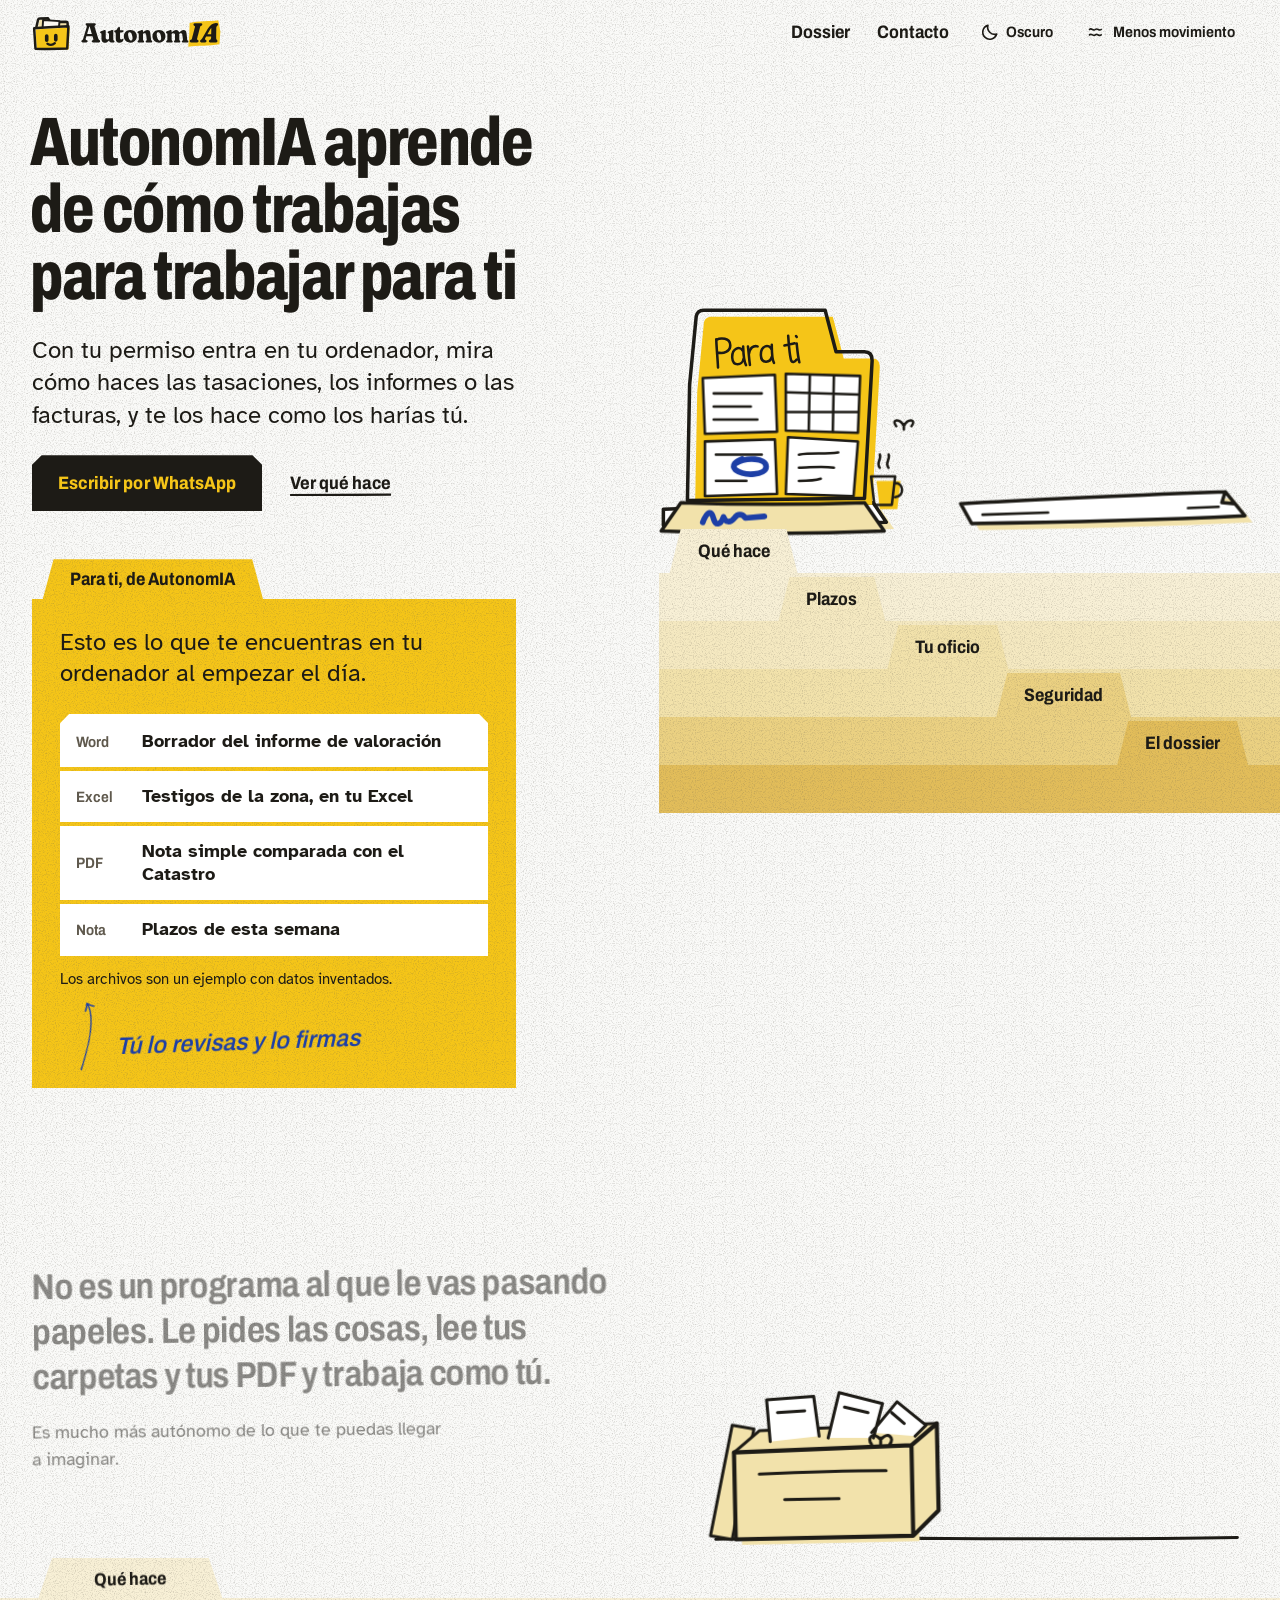
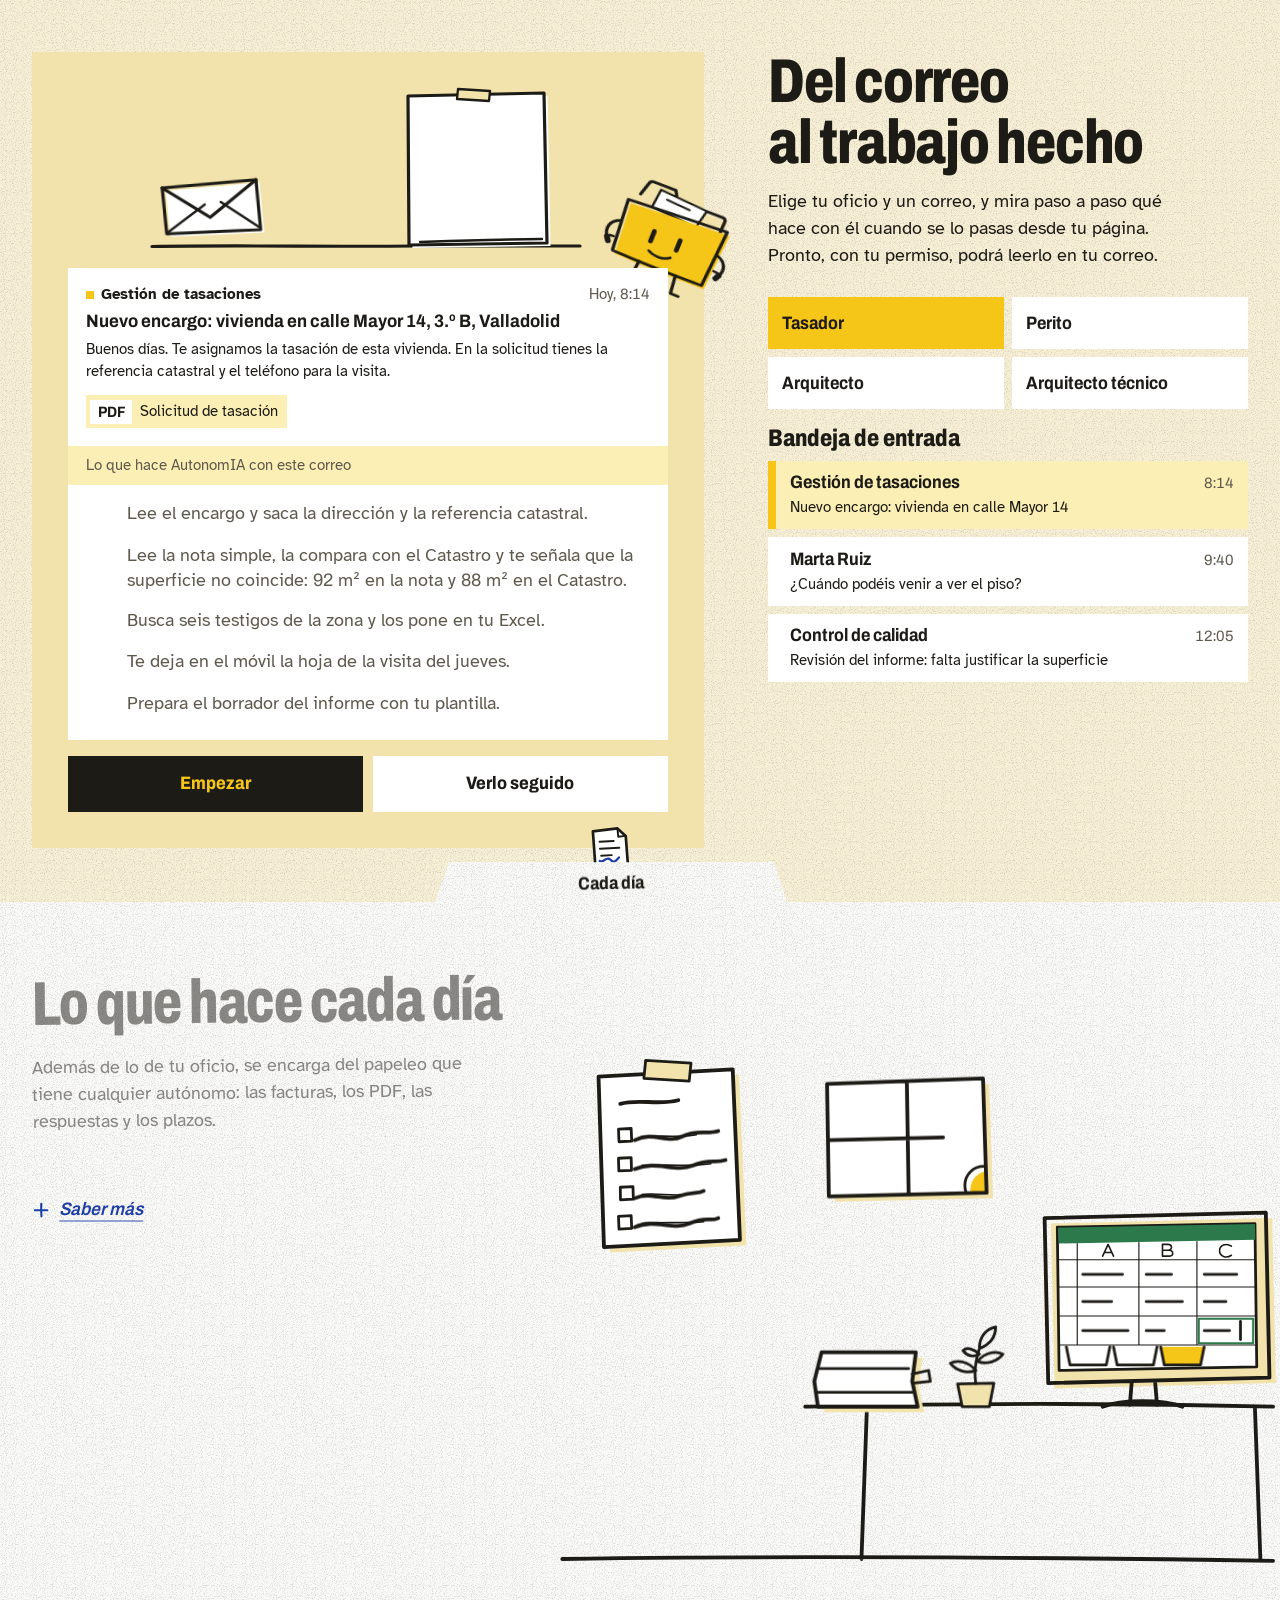
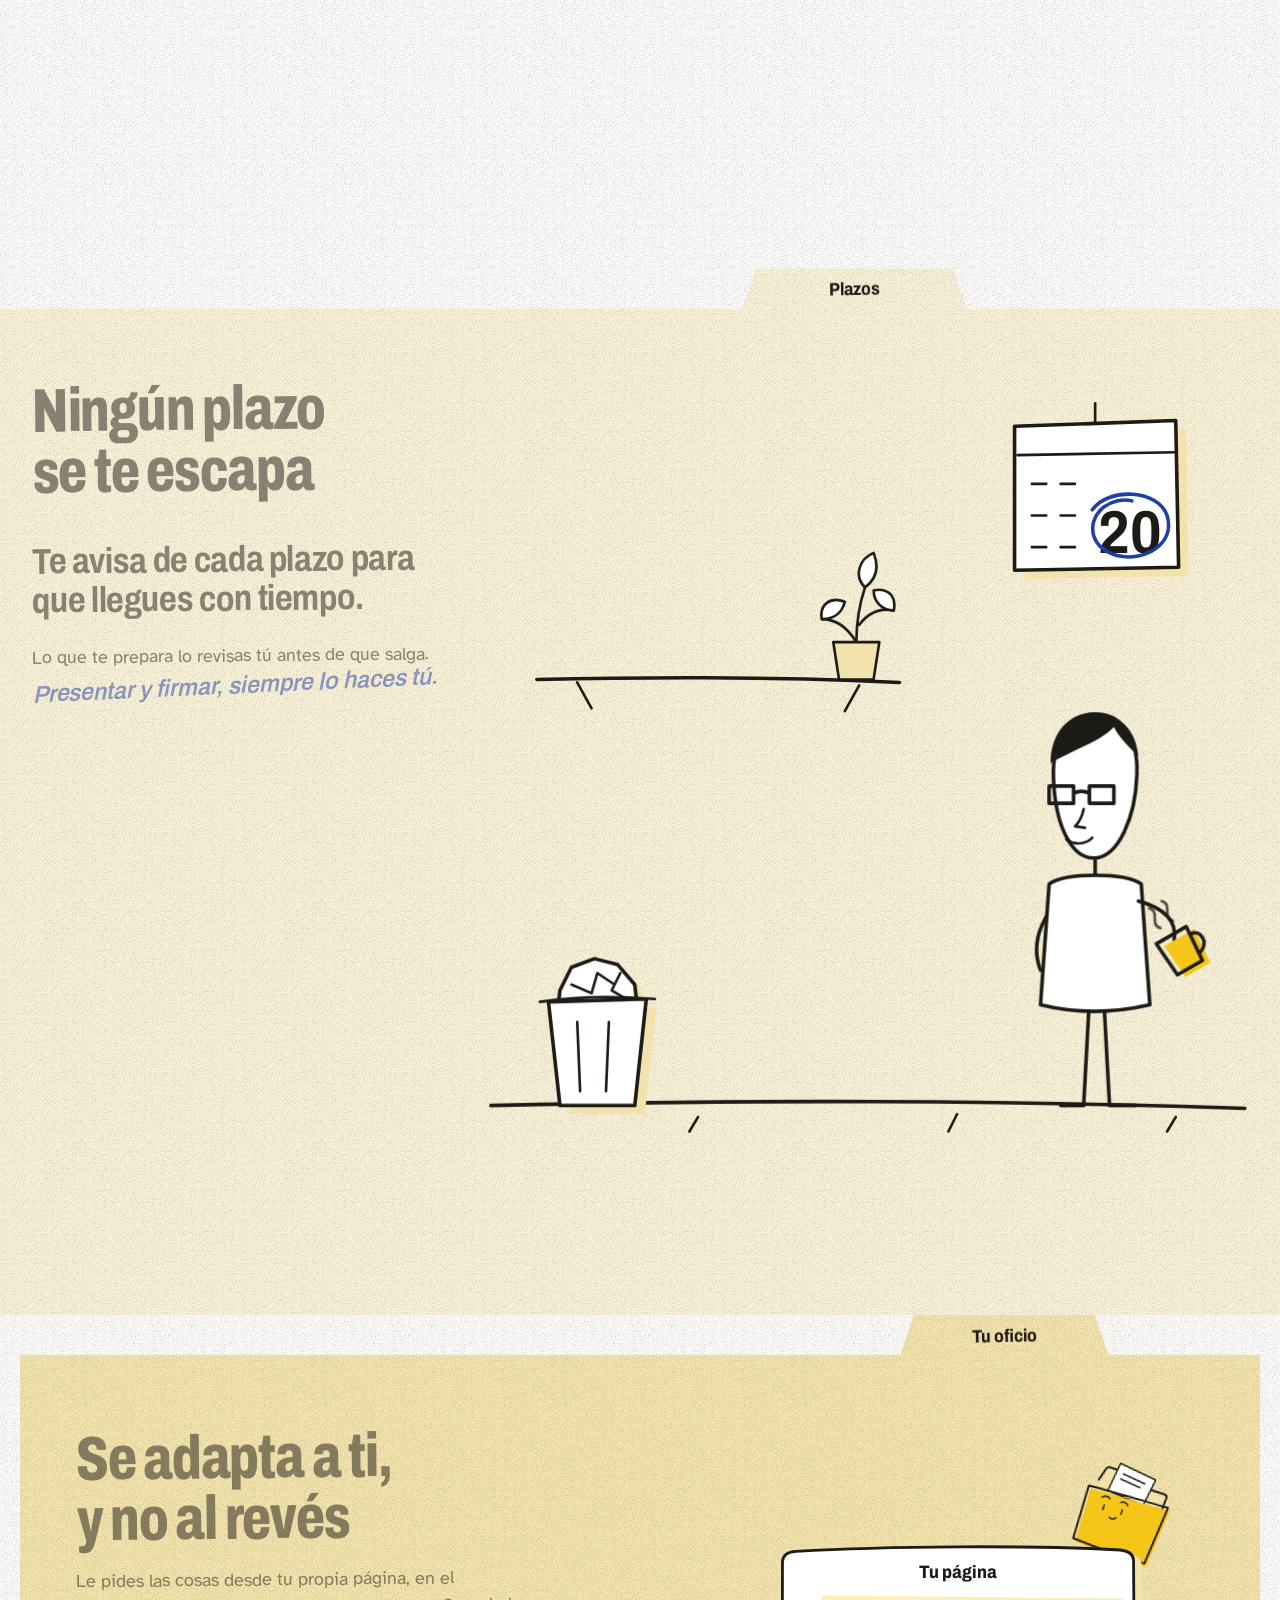
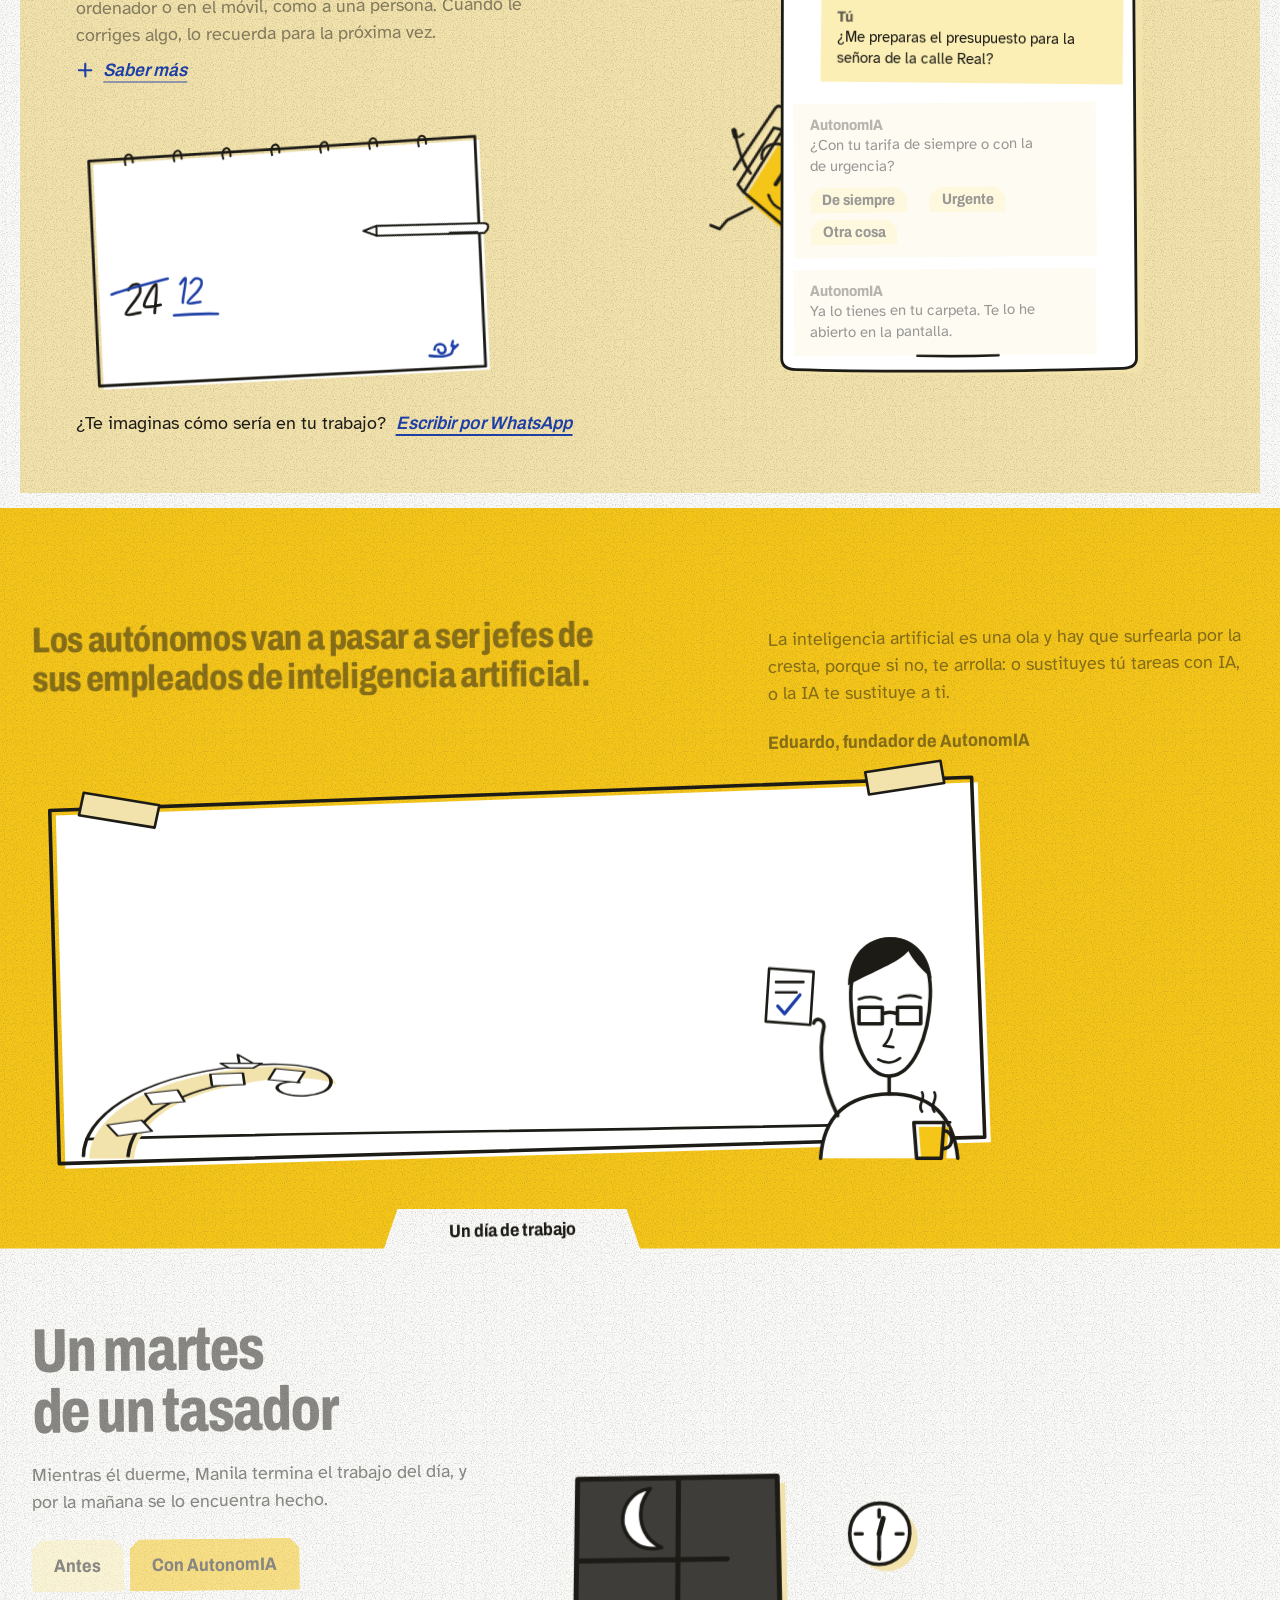
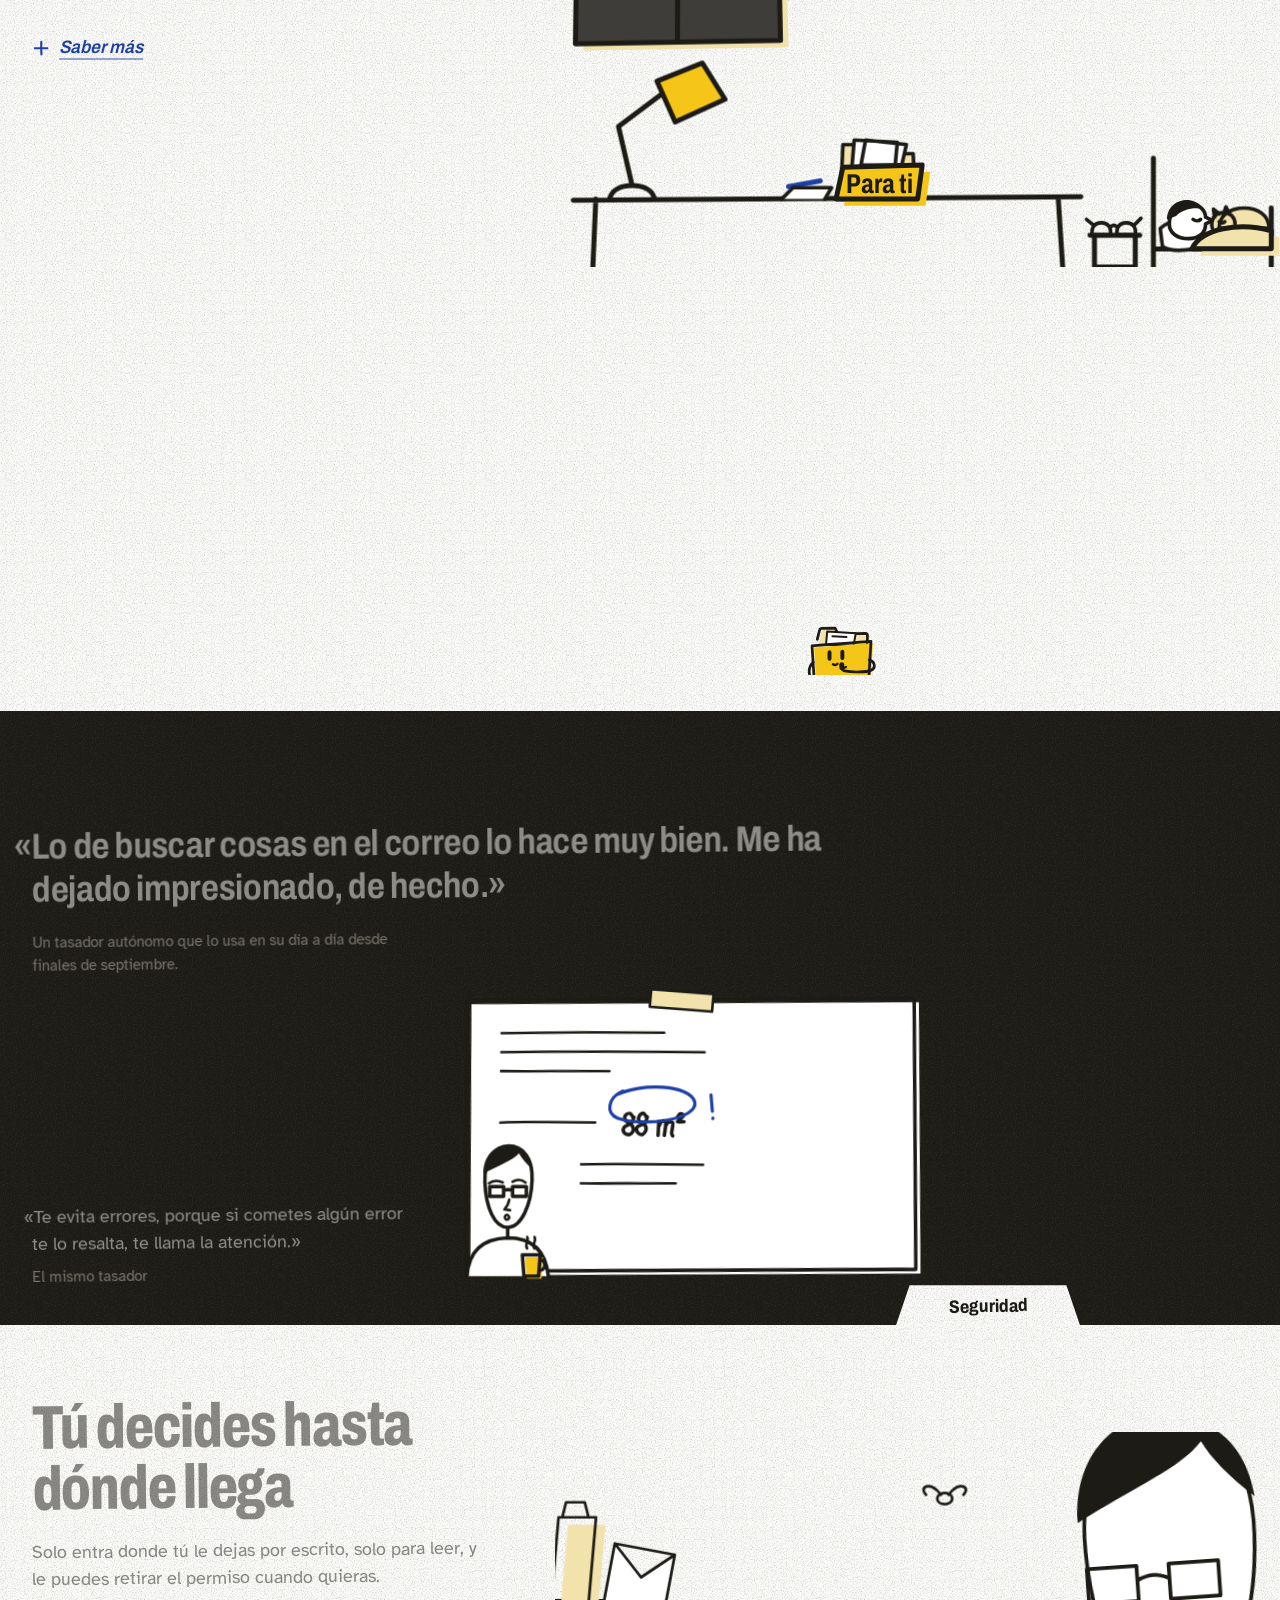
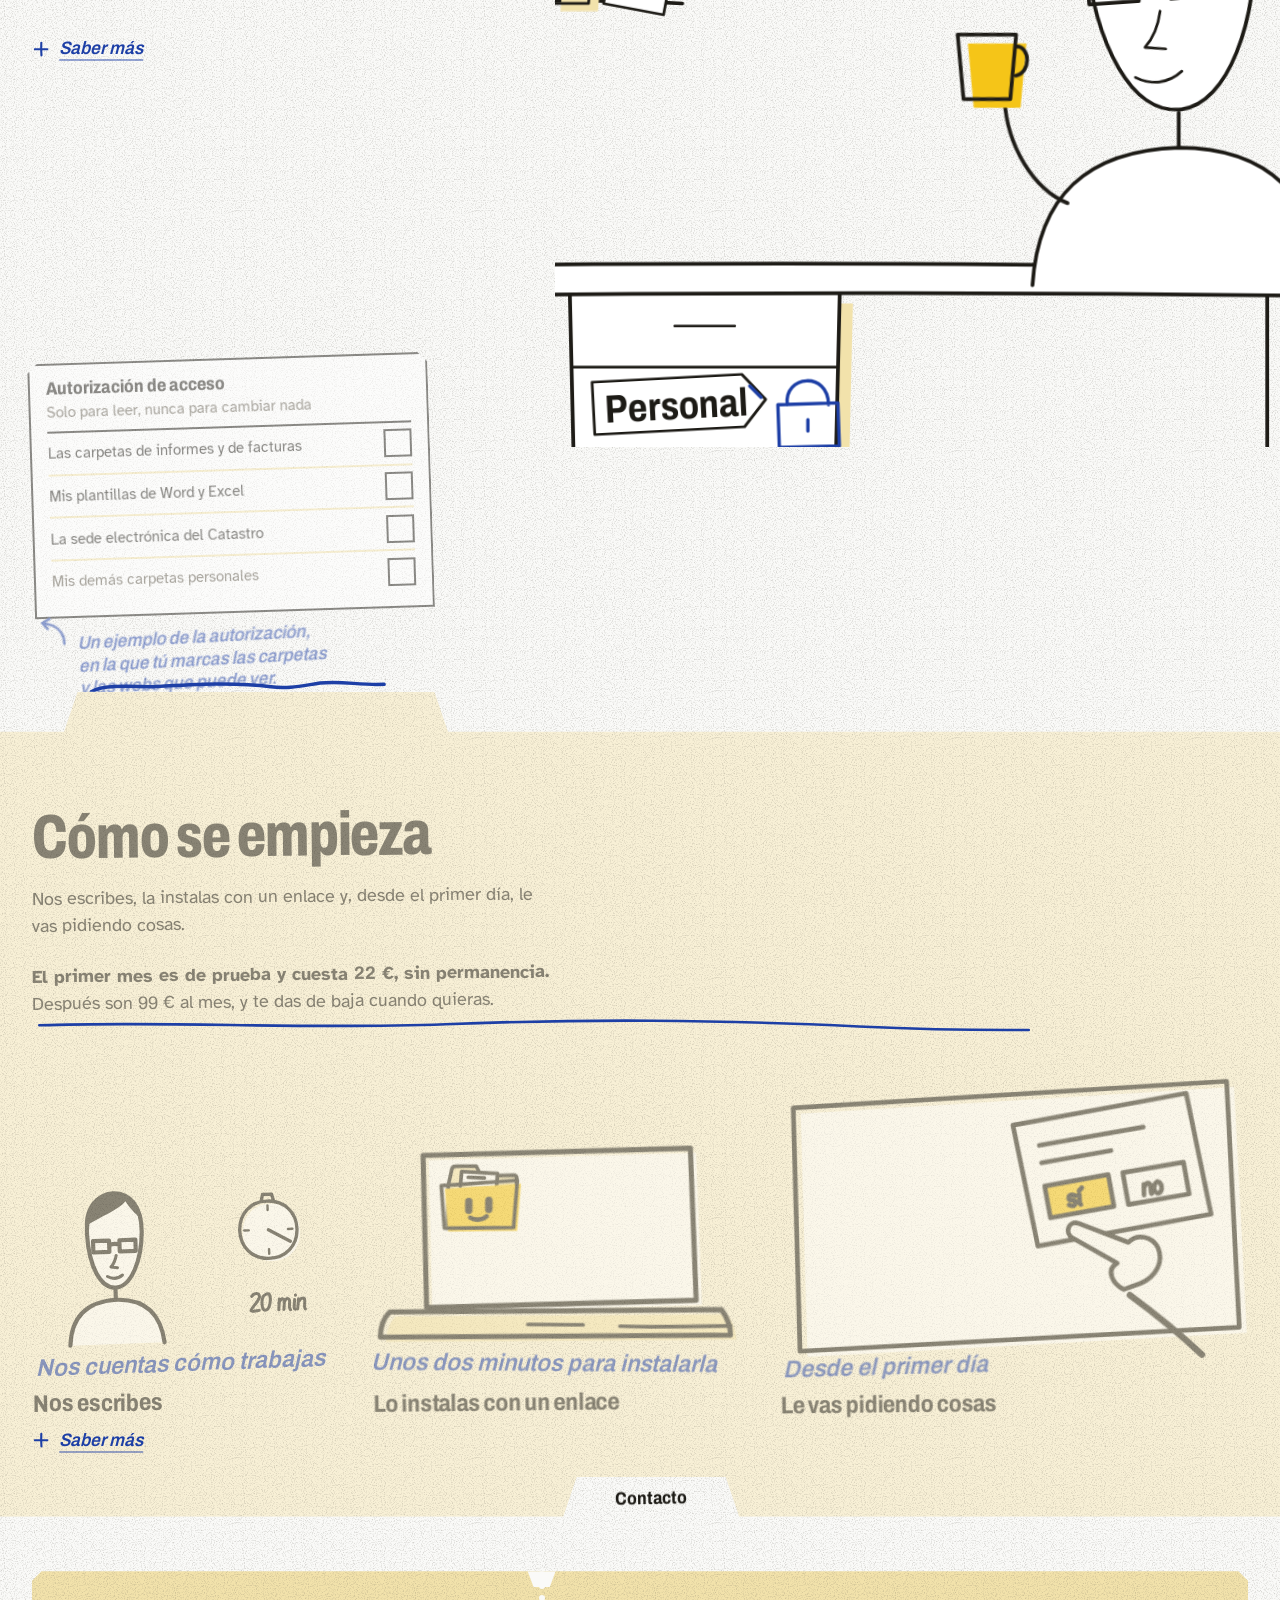
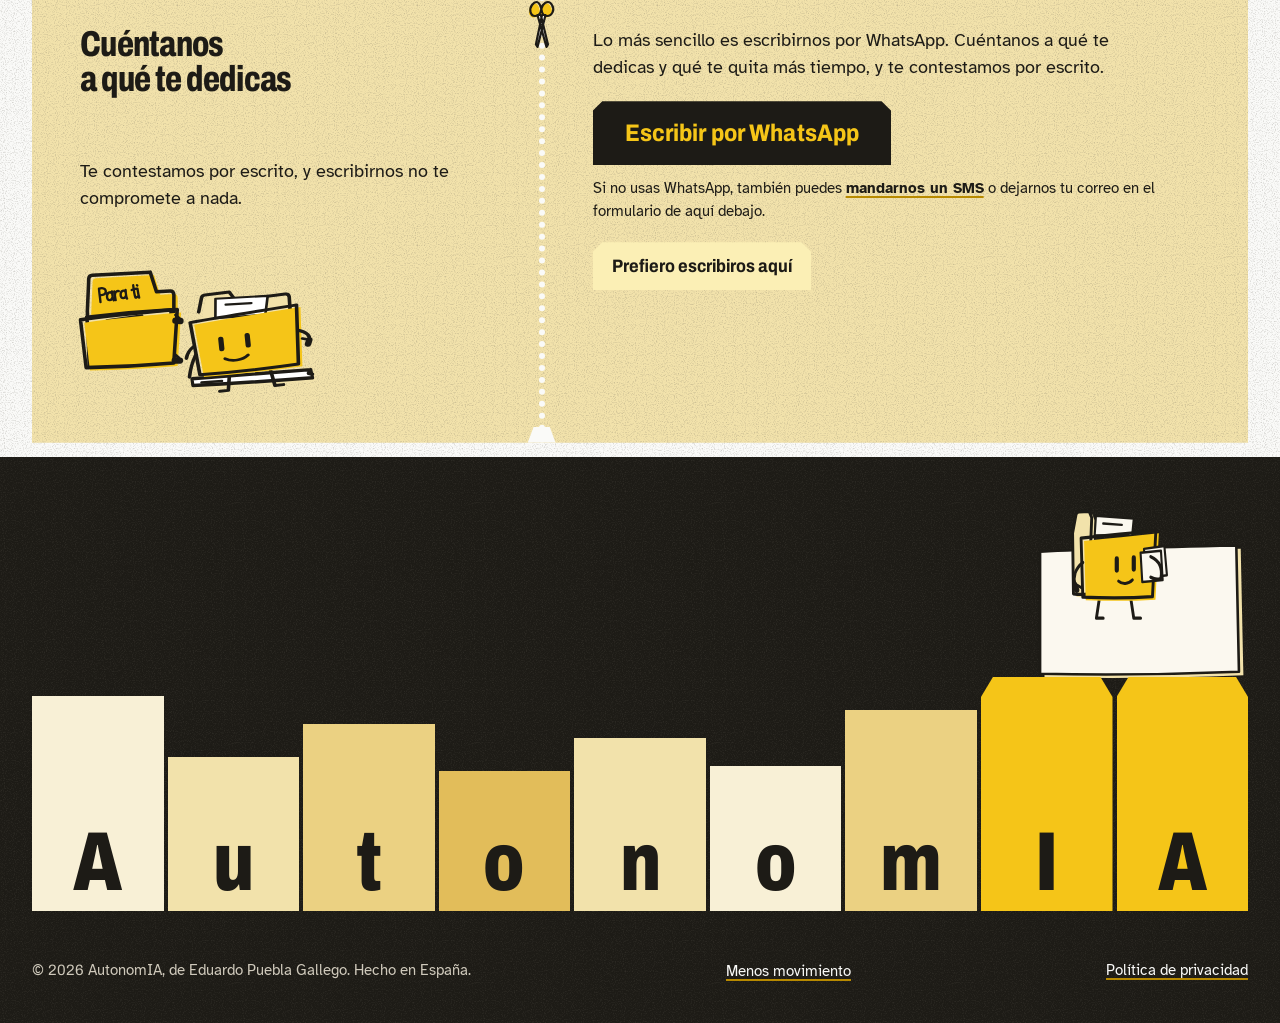
==== commit 3be00f74: "chore(web): publish site 2026-11-13 08:24" ====
--- a/index.html
+++ b/index.html
@@ -51,7 +51,7 @@
 <script src="v5/acompanante.js?v=v5a" defer></script>
 <script src="v5/muelle.js?v=658" defer></script>
 <script src="v5/fisica.js?v=833b" defer></script>
-<script src="v5/vivo-portada.js?v=901" defer></script>
+<script src="v5/vivo-portada.js?v=1197" defer></script>
 </head>
 <body>
 <a class="saltar" href="#contenido">Saltar al contenido</a>
@@ -87,7 +87,7 @@
     <div class="ancho escena-fija portada-historia" data-escena="e1" data-rango="contain">
     <div class="historia-cabeza portada-cabeza">
       <h1 class="portada-titulo">AutonomIA aprende de cómo trabajas para trabajar para&nbsp;ti</h1>
-      <p class="portada-frase">Le pides las tareas de tu trabajo, como las tasaciones, los informes o las facturas, y te las hace tal y como las harías tú.</p>
+      <p class="portada-frase">Con tu permiso entra en tu ordenador, mira cómo haces las tasaciones, los informes o las facturas, y te los hace como los harías tú.</p>
       <div class="acciones">
         <a class="boton boton-principal boton-wa" href="https://wa.me/34660013625?text=Hola%2C%20Eduardo.%20He%20visto%20la%20web%20de%20AutonomIA%20y%20me%20gustar%C3%ADa%20que%20me%20contaras%20c%C3%B3mo%20me%20podr%C3%ADais%20ayudar%20con%20mi%20negocio." rel="noopener">Escribir por WhatsApp</a>
         <a class="enlace-ver" href="#que-hace">Ver qué hace</a>
@@ -202,7 +202,7 @@
   <section class="seccion seccion-pestana queno escena-rodada" id="que-no-es" data-escena="e2" data-rango="cover">
     <div class="ancho es-queno-rejilla">
       <h2 class="oculto-visual">Qué no es</h2>
-      <p class="queno-frase" data-sube>No es un programa al que le pasas las facturas cada trimestre. Le pides las cosas, lee tus carpetas y tus PDF y trabaja como tú.</p>
+      <p class="queno-frase" data-sube>No es un programa al que le vas pasando papeles. Le pides las cosas, lee tus carpetas y tus PDF y trabaja como tú.</p>
       <p class="queno-nota" data-sube>Es mucho más autónomo de lo que te puedas llegar a imaginar.</p>
       <!-- Manila (modelo base del 22/10) deja atrás la caja de zapatos de las facturas (lo que hacen los programas de
            siempre) y sale de un salto con el correo bajo el brazo, camino del trabajo (escenas.css, QUÉ NO ES) -->
@@ -1032,10 +1032,10 @@
             <li><strong>Te hace las facturas</strong> y los presupuestos con tus datos y con tu formato.</li>
             <li><strong>Lee los PDF que le pasas,</strong> saca los datos que importan y te avisa si algo no cuadra.</li>
             <li><strong>Te deja las respuestas escritas,</strong> y tú solo las revisas y le das a enviar.</li>
-            <li><strong>Te avisa de los plazos,</strong> los de Hacienda y, si eres perito, los del juzgado.</li>
+            <li><strong>Te avisa de los plazos</strong> de tus encargos y, si eres perito, de los del juzgado.</li>
             <li><strong>Encuentra tus archivos:</strong> le preguntas desde el móvil dónde está algo y te lo da en unos segundos.</li>
             <li><strong>Recuerda lo que le corriges,</strong> así que la próxima vez lo hace como tú le dijiste.</li>
-            <li><strong>Lo que viene, y todavía no hace:</strong> entrar en tu correo, siempre con tu permiso y solo para leer, descargarte de tus webs las facturas y dejarte preparado el resumen del trimestre para que lo presentes tú o tu gestoría.</li>
+            <li><strong>Lo que viene, y todavía no hace:</strong> entrar en tu correo, siempre con tu permiso y solo para leer, y descargarte de tus webs las facturas.</li>
           </ul>
           <p class="saber-dossier"><a href="v5/dossier.html#que-es">Léelo con calma en el dossier</a></p>
         </details>
@@ -1233,7 +1233,7 @@
 
       <ul class="historia-pasos multa-pasos">
         <li class="tarjeta" data-sube><p>Te avisa de cada plazo para que llegues con tiempo.</p></li>
-        <li class="tarjeta" data-sube><p>Y estamos preparando que te deje hecho el trimestral y los datos de normas nuevas como Verifactu.</p><p class="multa-firma">Presentar y firmar, siempre lo haces tú.</p></li>
+        <li class="tarjeta" data-sube><p>Lo que te prepara lo revisas tú antes de que salga.</p><p class="multa-firma">Presentar y firmar, siempre lo haces tú.</p></li>
       </ul>
     </div>
   </section>
@@ -2039,7 +2039,7 @@
           <li><h3>Solo ve, nunca modifica</h3><p>No cambia ni borra tus archivos, no envía correos y no presenta ni firma nada en tu nombre. Lo que prepara te lo deja en una carpeta aparte.</p></li>
           <li><h3>Lo retiras cuando quieras</h3><p>Puedes retirar el permiso en cualquier momento, y desde ese momento deja de entrar.</p></li>
         </ul>
-        <p class="letra-pequena">La conexión con tu ordenador es privada y va cifrada. Por dentro usa la inteligencia artificial de Anthropic, una empresa estadounidense, así que lo que lee se procesa en sus servidores. Usamos su servicio para empresas, y sus condiciones no le permiten usar tus datos para entrenar sus modelos. Tienes el detalle en la <a href="privacidad.html">política de privacidad</a>.</p>
+        <p class="letra-pequena">La conexión con tu ordenador es privada y va cifrada. Por dentro usa la inteligencia artificial de Anthropic, una empresa estadounidense, así que lo que lee se procesa en sus servidores. Cuando trabaja con una cuenta de empresa de Anthropic contratada para ti, que es su servicio para empresas, sus condiciones no le permiten usar tus datos para entrenar sus modelos. Mientras esa cuenta no esté activa, trabaja con una cuenta de Anthropic que es de AutonomIA. Tienes el detalle en la <a href="privacidad.html">política de privacidad</a>.</p>
         <p class="saber-dossier"><a href="v5/dossier.html#seguridad">Léelo con calma en el dossier</a></p>
       </details>
       </div>
@@ -2061,7 +2061,8 @@
   <section class="seccion seccion-pestana empezar escena-rodada" id="como-se-empieza" data-escena="e10" data-rango="cover">
     <div class="ancho">
       <h2 data-sube>Cómo se empieza</h2>
-      <p class="empezar-frase" data-sube>Hablamos veinte minutos por teléfono, la instalas con un enlace y, desde el primer día, le vas pidiendo cosas.</p>
+      <p class="empezar-frase" data-sube>Nos escribes, la instalas con un enlace y, desde el primer día, le vas pidiendo cosas.</p>
+      <p class="empezar-frase" data-sube><strong>El primer mes es de prueba y cuesta 22 €, sin permanencia.</strong> Después son 99 € al mes, y te das de baja cuando quieras.</p>
       <div class="etapas-marco">
       <svg class="e10-linea" aria-hidden="true" focusable="false" viewBox="0 0 1000 40" preserveAspectRatio="none">
         <path class="sd e10-h" pathLength="100" d="M6 22C120 14 220 30 340 20S560 12 680 24 880 30 994 16"/>
@@ -2071,9 +2072,9 @@
       </svg>
       <ol class="etapas">
         <li class="etapa etapa-1" data-sube>
-          <p class="etapa-bloque es-bloque">Una llamada de veinte minutos
-            <!-- El autónomo cuenta por teléfono a qué se dedica; el reloj de cocina marca los veinte minutos. Manila
-                 todavía no ha llegado (escenas.css, CÓMO SE EMPIEZA) -->
+          <p class="etapa-bloque es-bloque">Nos cuentas cómo trabajas
+            <!-- El autónomo escribe desde el móvil a qué se dedica (1197: sin las ondas de voz, porque ya no hay llamada);
+                 el reloj de cocina marca el rato. Manila todavía no ha llegado (escenas.css, CÓMO SE EMPIEZA) -->
             <svg class="ilu es es-etapa es-llamada ilu-hoja-entera" data-ilustra viewBox="0 0 160 96" aria-hidden="true" focusable="false">
               <g class="hoja-osc"><path class="cl-ho" d="M4 4c50-2 101-2 152-1l1 89c-51 1-102 1-153 0z" transform="translate(2.5 2)"/><path class="cl-ho cl-t cl-f" d="M4 4c50-2 101-2 152-1l1 89c-51 1-102 1-153 0z"/></g>
               <g class="es-k50" transform="translate(4 2) scale(.5)"><g class="es-in es-habla">
@@ -2092,7 +2093,6 @@
                 <path class="cl-ho cl-t cl-f" d="M58 26l9-1.5 4 28-9 1.5z"/>
                 <path class="cl-t" d="M66 96c6-12 9-26 4-40"/>
               </g></g>
-              <g class="es-ondas"><path class="cl-t cl-f es-o1" d="M77 34c3 3 3 8 0 11"/><path class="cl-t cl-f es-o2" d="M83 30c5 5 5 14 0 19"/></g>
               <g class="es-reloj">
                 <path class="cl-ho" d="M130 27c11 0 19 8 19 19s-8 19.5-19.5 19C119 65 111 57 111 46c0-11 8-19.5 19-19z" transform="translate(2 1.8)"/>
                 <path class="cl-am es-cuna" d="M130 46V29.5a16.5 16.5 0 0 1 14.3 24.8z"/>
@@ -2103,7 +2103,7 @@
               <path class="cl-t cl-f" d="M116.1 76.3c.3-.2 .9-1 1.5-1.2 .6-.2 1.6-.2 2 .1 .4 .4 .7 1.3 .5 2 -.2 .7-.7 1.3-1.5 2.4 -.8 1.1-3.4 3.7-3.2 4.4 .2 .7 3.7-.1 4.4-.1M124.1 75.3c-.3 .2-1.6 .6-2 1.4 -.4 .8-.7 2.4-.7 3.5 0 1.1 .1 2.5 .5 3.1 .4 .6 1.2 .7 1.8 .5 .5-.2 1.1-.9 1.5-1.9 .4-1 .7-2.7 .7-3.8 0-1.1-.2-2.1-.5-2.6 -.3-.4-1.2-.1-1.5-.1M130.7 78.3l-0.5 5.7M130.3 80.4c.3-.3 1-1.8 1.5-2 .5-.2 1.2-.3 1.4 .6 .2 .9-.2 4.1-.3 4.9M133.2 80.1c.2-.3 .7-1.6 1.2-1.8 .5-.2 1.3-.1 1.6 .7 .3 .8-.2 3-.1 3.9 .1 .9 .4 1.1 .5 1.3M138.8 78.8c-.1 .7-.4 3.5-.4 4.4 0 .9 .4 .7 .5 .8M139.3 76.5l0 0.1M140.9 78.5l-0.7 5.4M140.9 80c.3-.3 1-1.4 1.5-1.6 .5-.2 1.3-.5 1.6 .2 .3 .7-.1 3.3-.1 4.2 .1 .9 .3 1 .4 1.2"/>
             </svg>
           </p>
-          <h3>Hablamos</h3>
+          <h3>Nos escribes</h3>
         </li>
         <li class="etapa etapa-2" data-sube>
           <p class="etapa-bloque es-bloque">Unos dos minutos para instalarla
@@ -2211,7 +2211,7 @@
       <details class="saber-mas">
         <summary>Saber más</summary>
         <ul class="saber-lista">
-          <li><strong>Hablamos:</strong> una llamada con Eduardo de unos veinte minutos, sin visitas. Nos cuentas a qué te dedicas y qué te quita más tiempo, y si no vemos claro que podamos ayudarte, te lo decimos.</li>
+          <li><strong>Nos escribes:</strong> por WhatsApp o con el formulario de abajo nos cuentas a qué te dedicas y qué te quita más tiempo. Te contestamos por escrito, sin llamadas ni visitas, y si no vemos claro que podamos ayudarte, te lo decimos.</li>
           <li><strong>Lo instalas con un enlace:</strong> firmas la autorización, en la que eliges qué carpetas puede ver, y te mandamos un enlace. Lo abres en tu ordenador, la app se instala en unos pocos clics y te deja en el escritorio el icono de tu página.</li>
           <li><strong>Le vas pidiendo cosas:</strong> la IA te hace una entrevista corta con botones para entender cómo trabajas. Empiezas con una o dos tareas y le vas encargando más desde tu página.</li>
           <li><strong>Y del resto nos encargamos nosotros:</strong> te la dejamos montada y preparada para tu trabajo, funcionando en nuestro servidor, y cada día la mejoramos sin que tengas que hacer nada. Trabaja con el modelo de inteligencia artificial más avanzado que hay hoy y, si necesitas algo, te atiende directamente Eduardo.</li>
@@ -2227,7 +2227,7 @@
       <div class="cupon">
         <div class="cupon-cabeza">
           <h2>Cuéntanos a&nbsp;qué te dedicas</h2>
-          <p>Te contesta Eduardo, el fundador, y hablar con él no te compromete a nada.</p>
+          <p>Te contestamos por escrito, y escribirnos no te compromete a nada.</p>
           <!-- Manila espera con una carpeta vacía «Para ti» para el nuevo cliente: saluda al llegar y levanta la mano al acercarse a un botón (modelo base del 22/10; ilustra.css, CONTACTO) -->
           <svg class="ilu ct-manila" data-ilustra viewBox="-4 28 244 124" aria-hidden="true" focusable="false">
             <g class="es-suelo"><path class="cl-ma" d="M108 144c42-3 84-6 126-9l2 8c-42 3-85 5.5-127 7.5z" transform="translate(3.5 3)"/><path class="cl-ho cl-t" d="M108 144c42-3 84-6 126-9l2 8c-42 3-85 5.5-127 7.5zM234 135l-2.5 3.5 4.5 1"/><path class="cl-t cl-f" d="M118 147.5l22-1.5"/></g>
@@ -2252,7 +2252,7 @@
               </g>
             </g></g></g>
                       <!-- C1 (465): Manila OFRECE la carpeta: la sostiene en alto, delante de ella, con las dos manitas (palma y
-                 pulgar) asomando por el canto; al apuntar al WhatsApp o a «Prefiero que me llaméis», la tapa se abre y
+                 pulgar) asomando por el canto; al apuntar al WhatsApp o a «Prefiero escribiros aquí», la tapa se abre y
                  dentro hay sitio vacío -->
             <g class="ct-carpeta"><g class="ct-ofrece"><g transform="translate(6 -6) scale(1.02)">
               <path class="cl-am" d="M10 76 13 45c.3-2 1.5-3 3.5-3H72l5 19h13c2.5 0 3.5 1.5 3.5 4L90 128 9 129z" transform="translate(3.5 3)"/>
@@ -2276,19 +2276,21 @@
             <path class="cl-ho cl-t" d="M15 11.5 47 19.5l-2.5 1.6L15 15zM15 19.5 47 10.5l-2.5-1.5L15 16.2z"/>
             <path class="cl-t cl-f" d="M24.6 15.3v.3"/>
           </svg>
-      <div class="contacto-directo"><p class="texto">Lo más sencillo es escribir a Eduardo, el fundador, por WhatsApp. Cuéntale a qué te dedicas y qué te quita más tiempo, y te contestará él mismo.</p><p class="whatsapp"><a class="boton boton-principal boton-grande" href="https://wa.me/34660013625?text=Hola%2C%20Eduardo.%20He%20visto%20la%20web%20de%20AutonomIA%20y%20me%20gustar%C3%ADa%20que%20me%20contaras%20c%C3%B3mo%20me%20podr%C3%ADais%20ayudar%20con%20mi%20negocio." rel="noopener">Escribir por WhatsApp</a></p><p class="nota">Si no usas WhatsApp, también puedes <a href="sms:+34660013625">mandarle un SMS</a>.</p></div><p class="nota otras-vias">Si prefieres hablar, llámale al <a href="tel:+34660013625">660 013 625</a>. Es mejor que le llames por la tarde, porque de lunes a jueves por la mañana seguramente no lo pueda coger.</p>
+      <div class="contacto-directo"><p class="texto">Lo más sencillo es escribirnos por WhatsApp. Cuéntanos a qué te dedicas y qué te quita más tiempo, y te contestamos por escrito.</p><p class="whatsapp"><a class="boton boton-principal boton-grande" href="https://wa.me/34660013625?text=Hola%2C%20Eduardo.%20He%20visto%20la%20web%20de%20AutonomIA%20y%20me%20gustar%C3%ADa%20que%20me%20contaras%20c%C3%B3mo%20me%20podr%C3%ADais%20ayudar%20con%20mi%20negocio." rel="noopener">Escribir por WhatsApp</a></p><p class="nota">Si no usas WhatsApp, también puedes <a href="sms:+34660013625">mandarnos un SMS</a> o dejarnos tu correo en el formulario de aquí debajo.</p></div>
+      <!-- 1197 (EduBot, 13/11: «Edu no llama»): el formulario es por escrito, como el de /tasadores. Contesta el equipo
+           a su correo; la clase «llamadnos» se queda solo por los estilos y las animaciones que cuelgan de ella. -->
       <details class="llamadnos">
-        <summary>Prefiero que me llaméis</summary>
-        <p>Déjanos tu nombre y tu teléfono y te llamamos para ver si podemos ayudarte.</p>
+        <summary>Prefiero escribiros aquí</summary>
+        <p>Déjanos tu nombre y tu correo, cuéntanos a qué te dedicas y te contestamos por escrito.</p>
         <form class="formulario" id="formulario" method="post" action="https://pc-salon.tail9a0eeb.ts.net/autonomia/contacto">
+          <input type="hidden" name="pagina" value="portada">
           <div class="campo">
             <label for="f-nombre">Tu nombre</label>
             <input id="f-nombre" name="nombre" type="text" autocomplete="name" maxlength="80" required>
           </div>
           <div class="campo">
-            <label for="f-telefono">Teléfono</label>
-            <input id="f-telefono" name="telefono" type="tel" autocomplete="tel" inputmode="tel" maxlength="30" required
-                   pattern="[^0-9]*([0-9][^0-9]*){9,15}" title="Un teléfono de 9 a 15 cifras">
+            <label for="f-correo">Tu correo, para contestarte</label>
+            <input id="f-correo" name="correo" type="email" autocomplete="email" inputmode="email" maxlength="120" required>
           </div>
           <div class="campo">
             <label for="f-actividad">¿A qué te dedicas? <span class="opcional">(opcional)</span></label>
@@ -2298,24 +2300,16 @@
             <label for="f-mensaje">¿Qué te quita más tiempo? <span class="opcional">(opcional)</span></label>
             <textarea id="f-mensaje" name="mensaje" rows="4" maxlength="1500"></textarea>
           </div>
-          <div class="campo">
-            <label for="f-hora">¿Cuándo te viene mejor que te llamemos?</label>
-            <select id="f-hora" name="hora">
-              <option value="igual">Me da igual</option>
-              <option value="manana">Por la mañana</option>
-              <option value="tarde">Por la tarde</option>
-            </select>
-          </div>
           <div class="campo campo-trampa" aria-hidden="true">
             <label for="f-web">No rellenes este campo</label>
             <input id="f-web" name="web" type="text" tabindex="-1" autocomplete="off">
           </div>
           <div class="campo campo-casilla">
             <input id="f-privacidad" name="privacidad" type="checkbox" value="si" required>
-            <label for="f-privacidad">He leído la <a href="privacidad.html">política de privacidad</a> y acepto que me llaméis para hablar de AutonomIA.</label>
+            <label for="f-privacidad">He leído la <a href="privacidad.html">política de privacidad</a> y acepto que uséis estos datos para contestarme.</label>
           </div>
-          <button class="boton boton-principal" type="submit">Quiero que me llaméis</button>
-          <p class="nota">Solo usaremos tu teléfono para llamarte por esto, y llamarte no te compromete a nada.</p>
+          <button class="boton boton-principal" type="submit">Enviar</button>
+          <p class="nota">Solo usaremos tu correo para contestarte, y escribirnos no te compromete a nada.</p>
         </form>
       </details>
         </div>
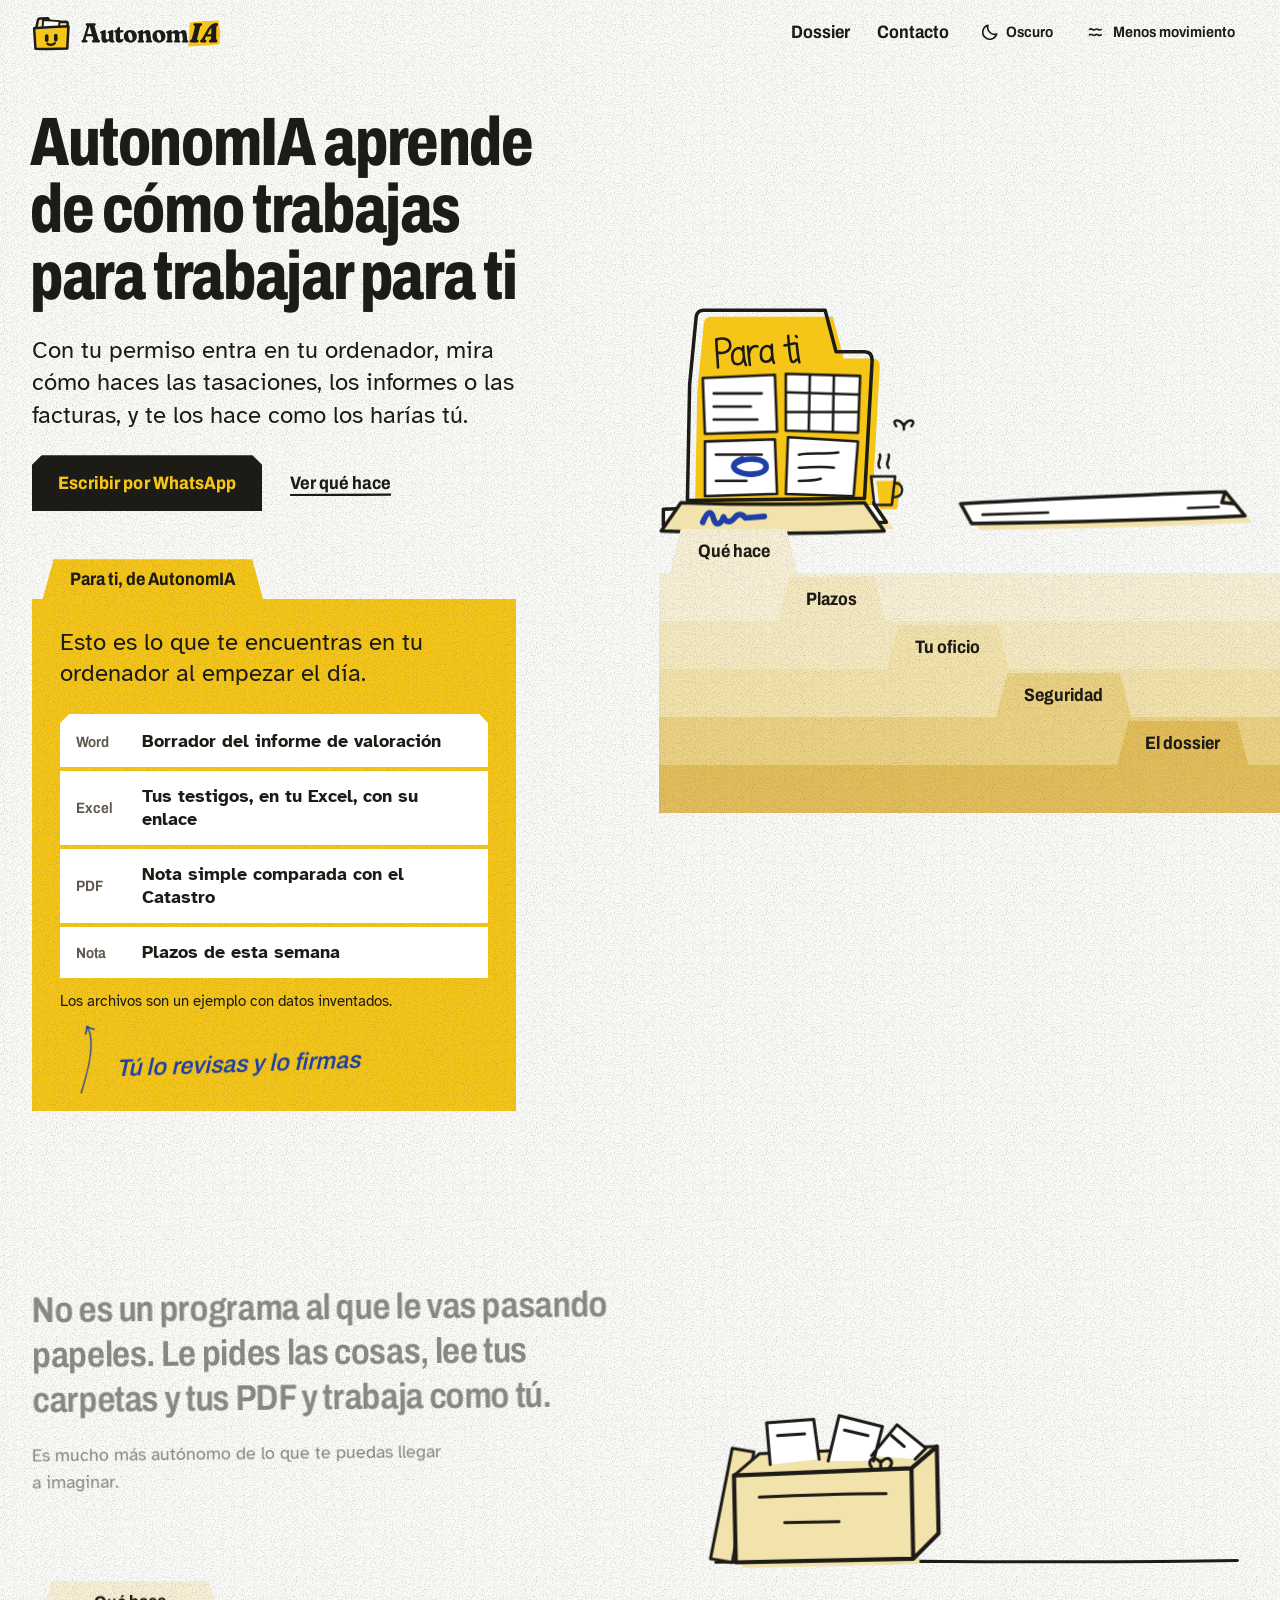
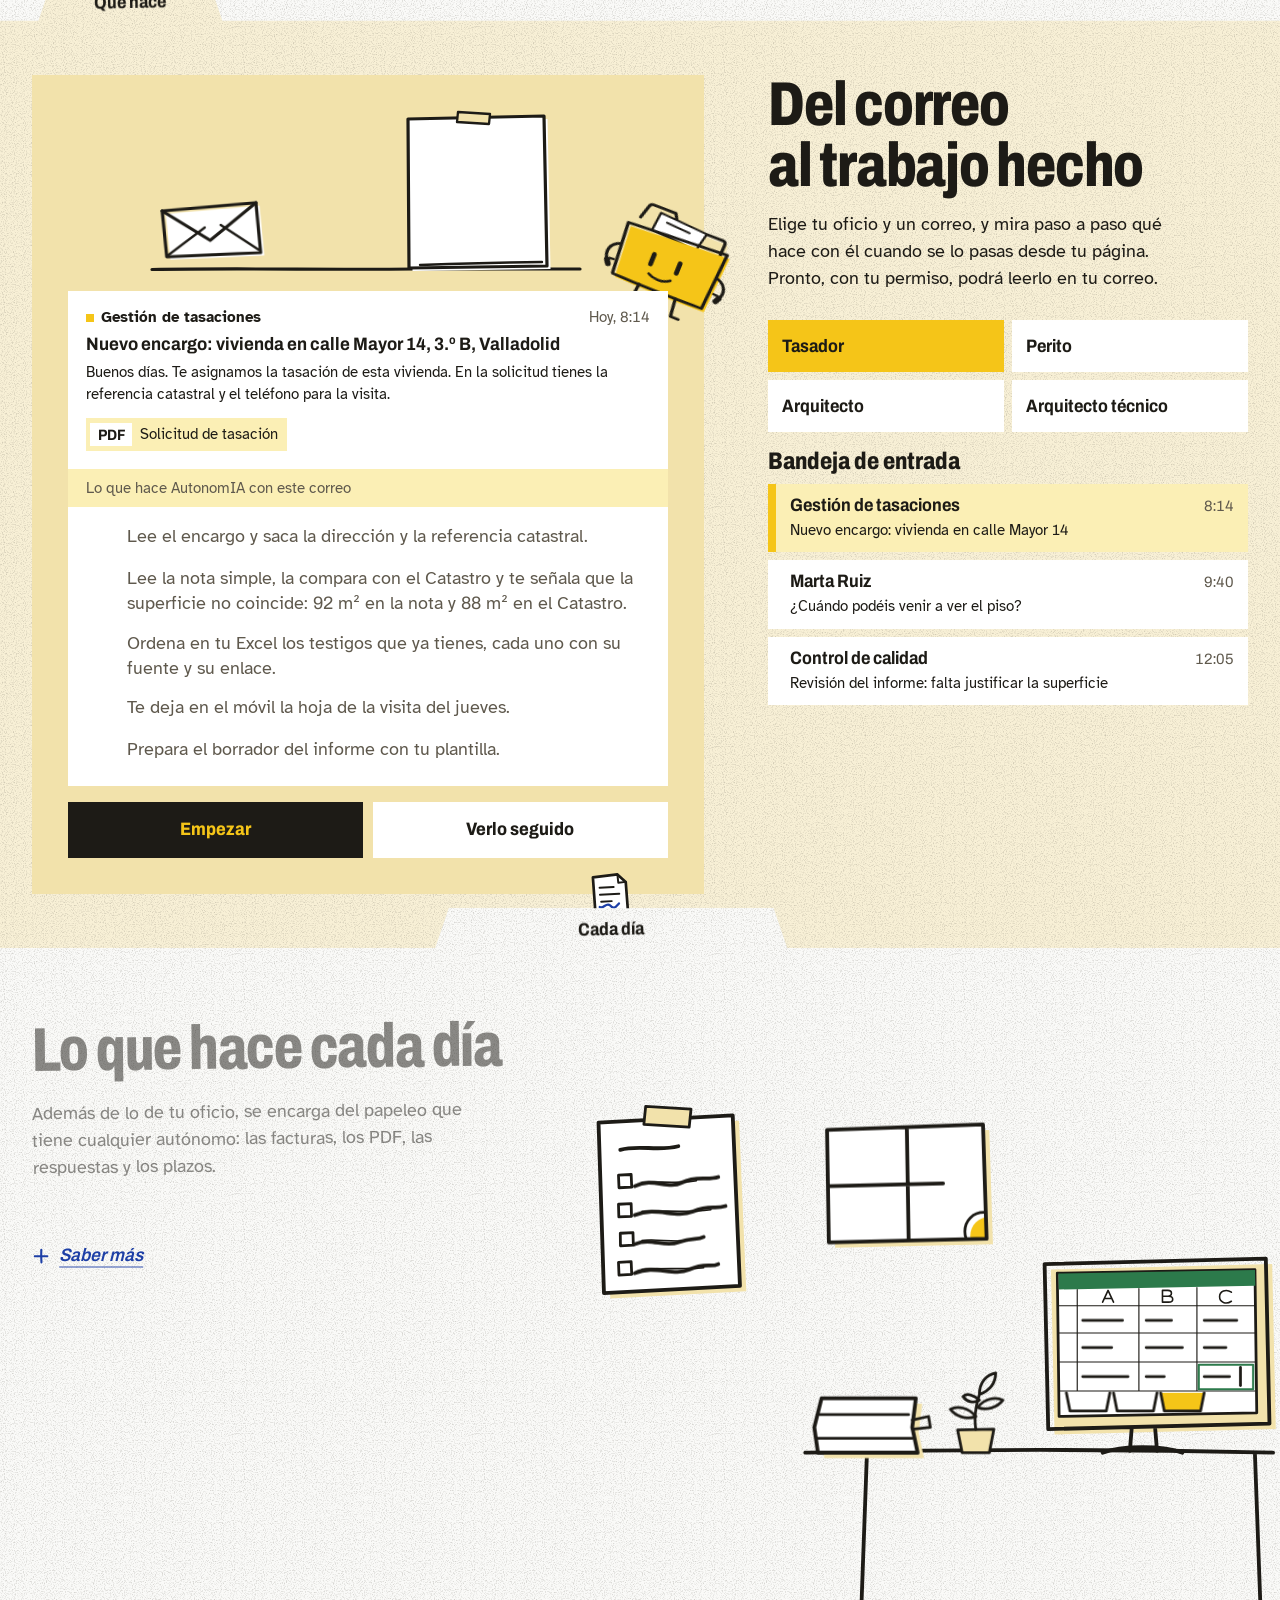
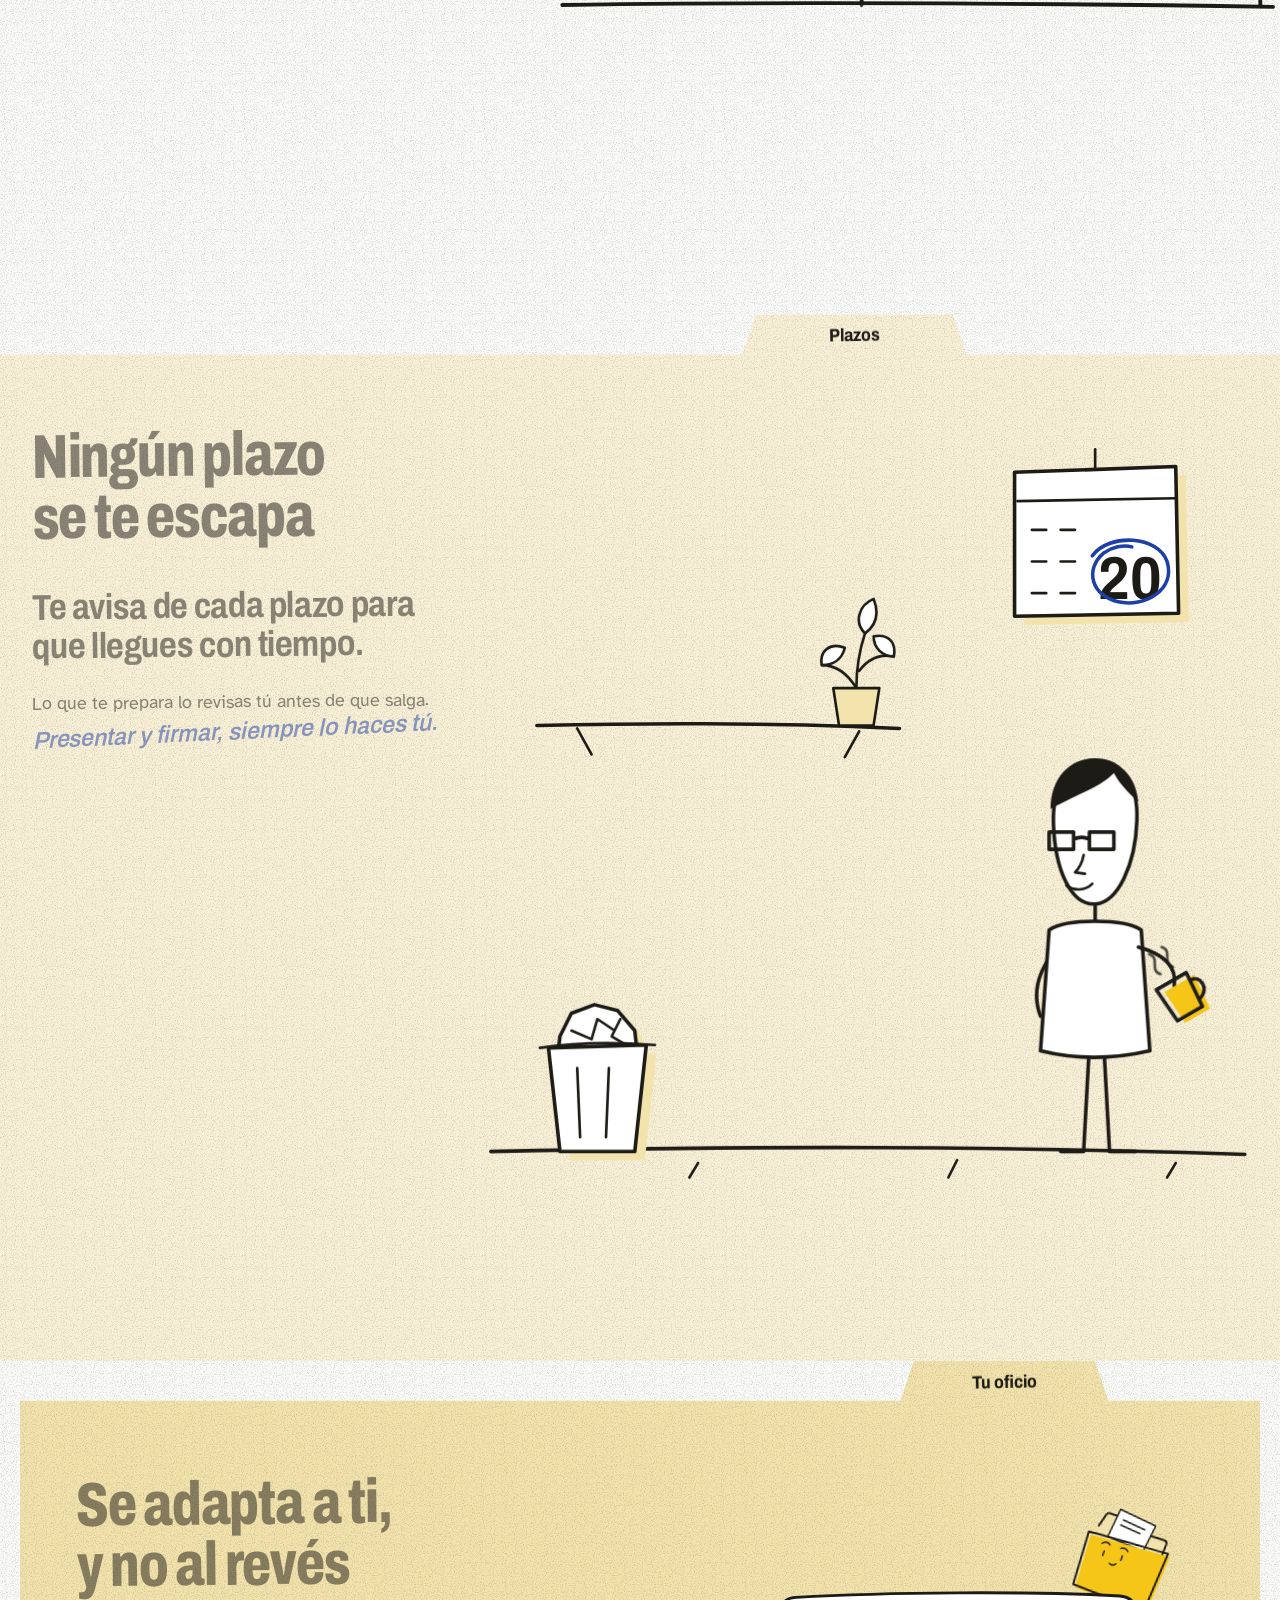
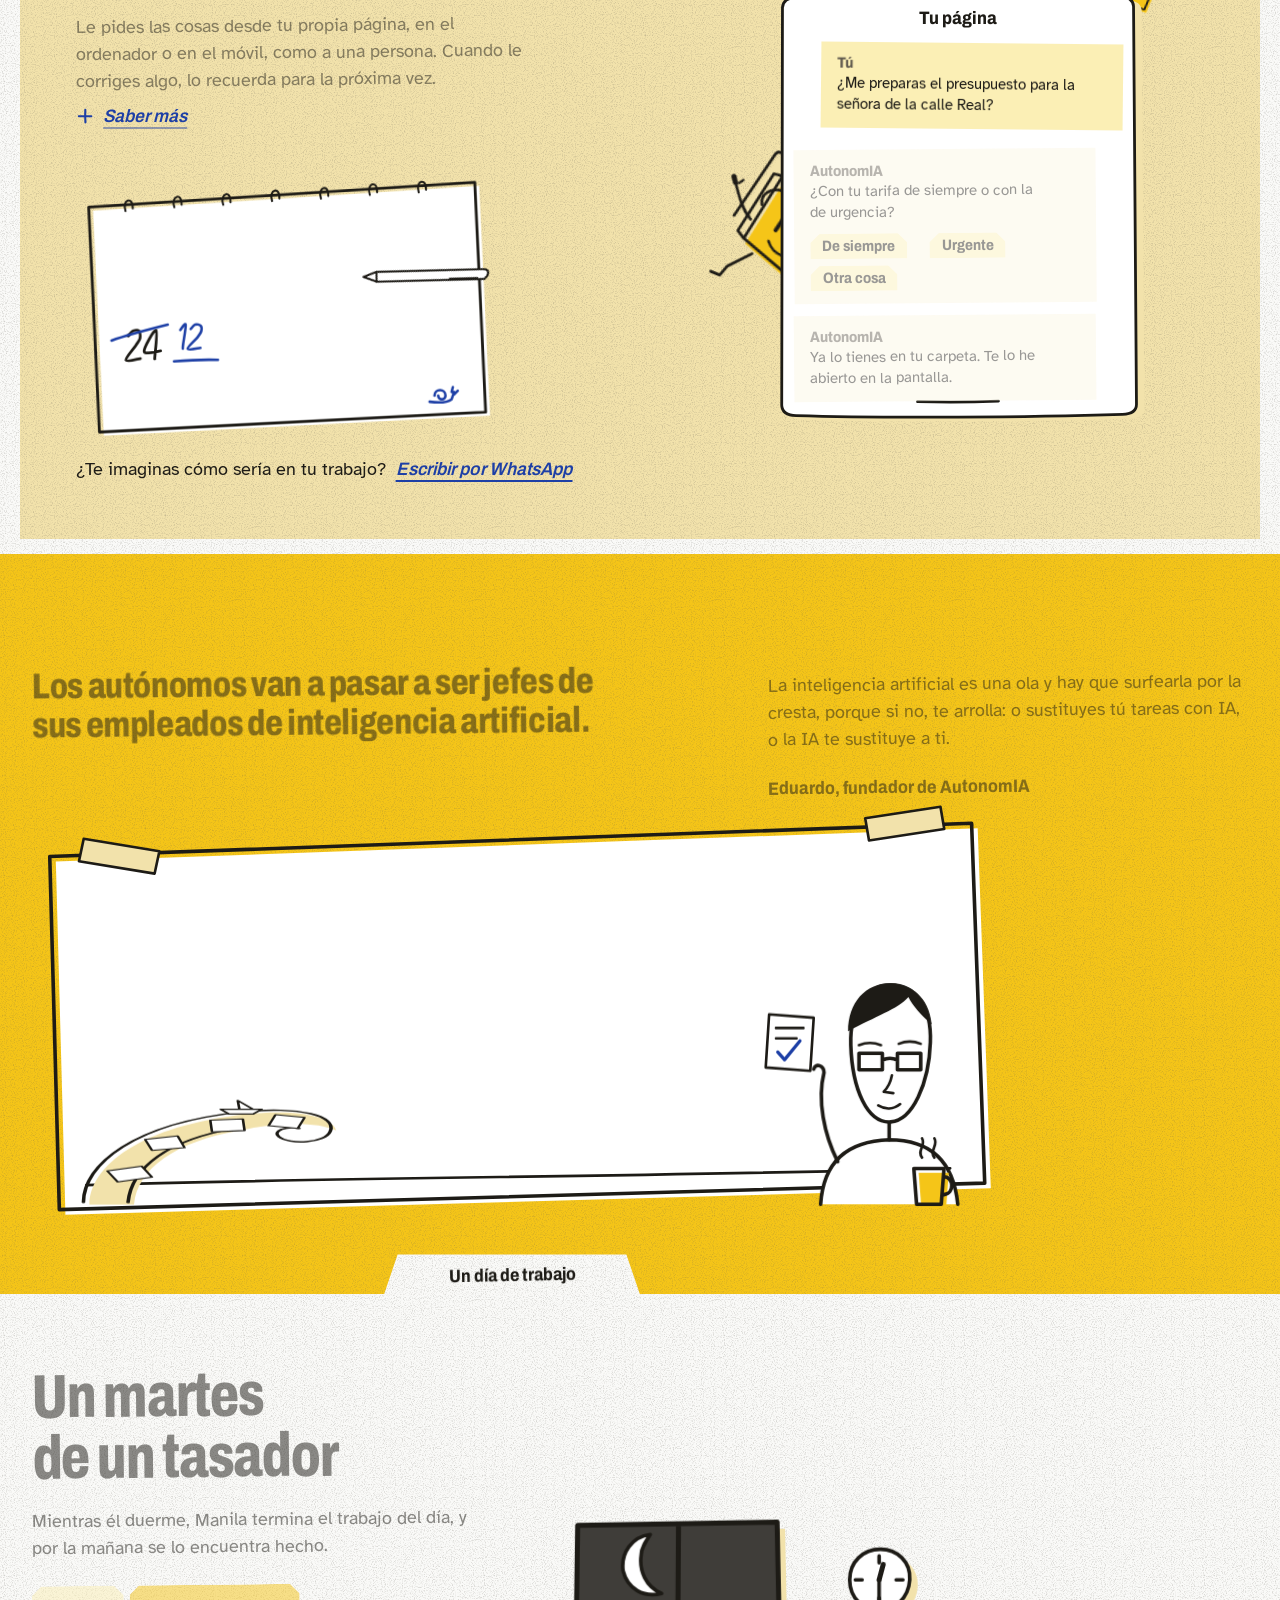
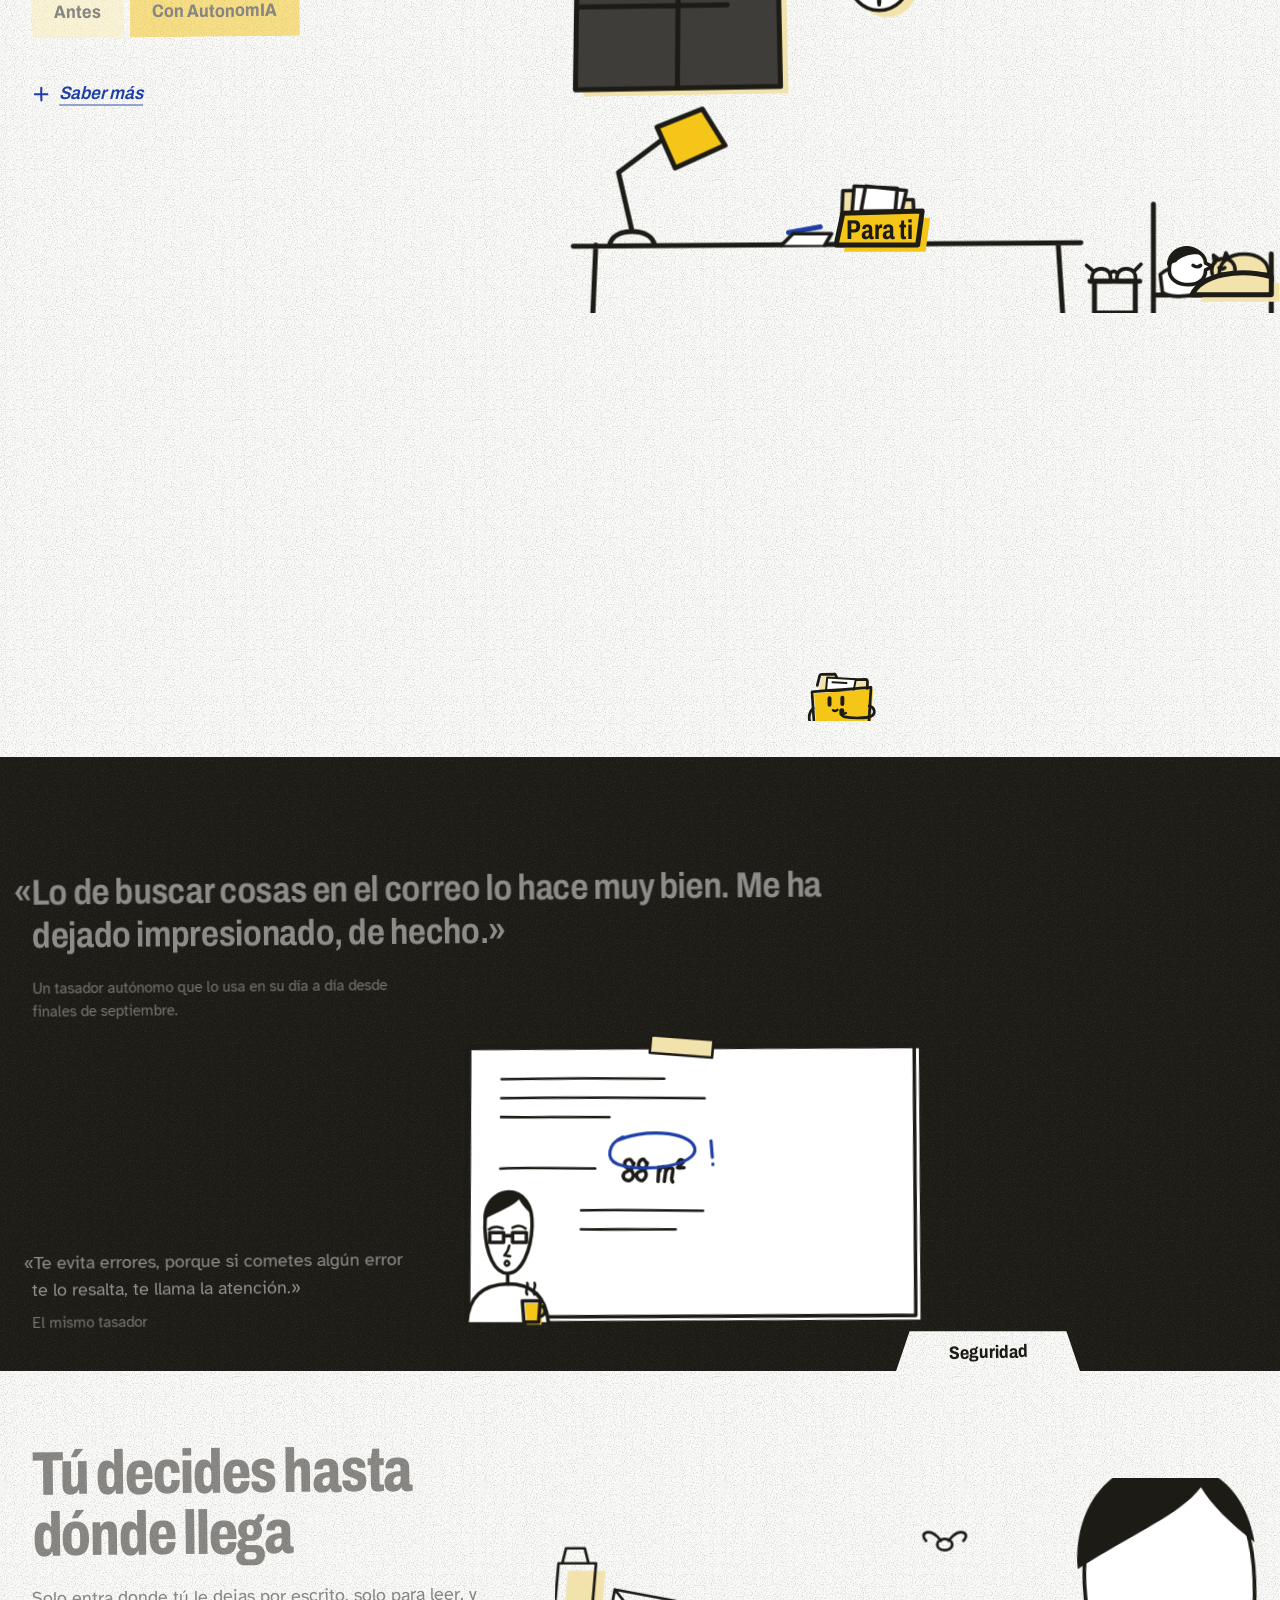
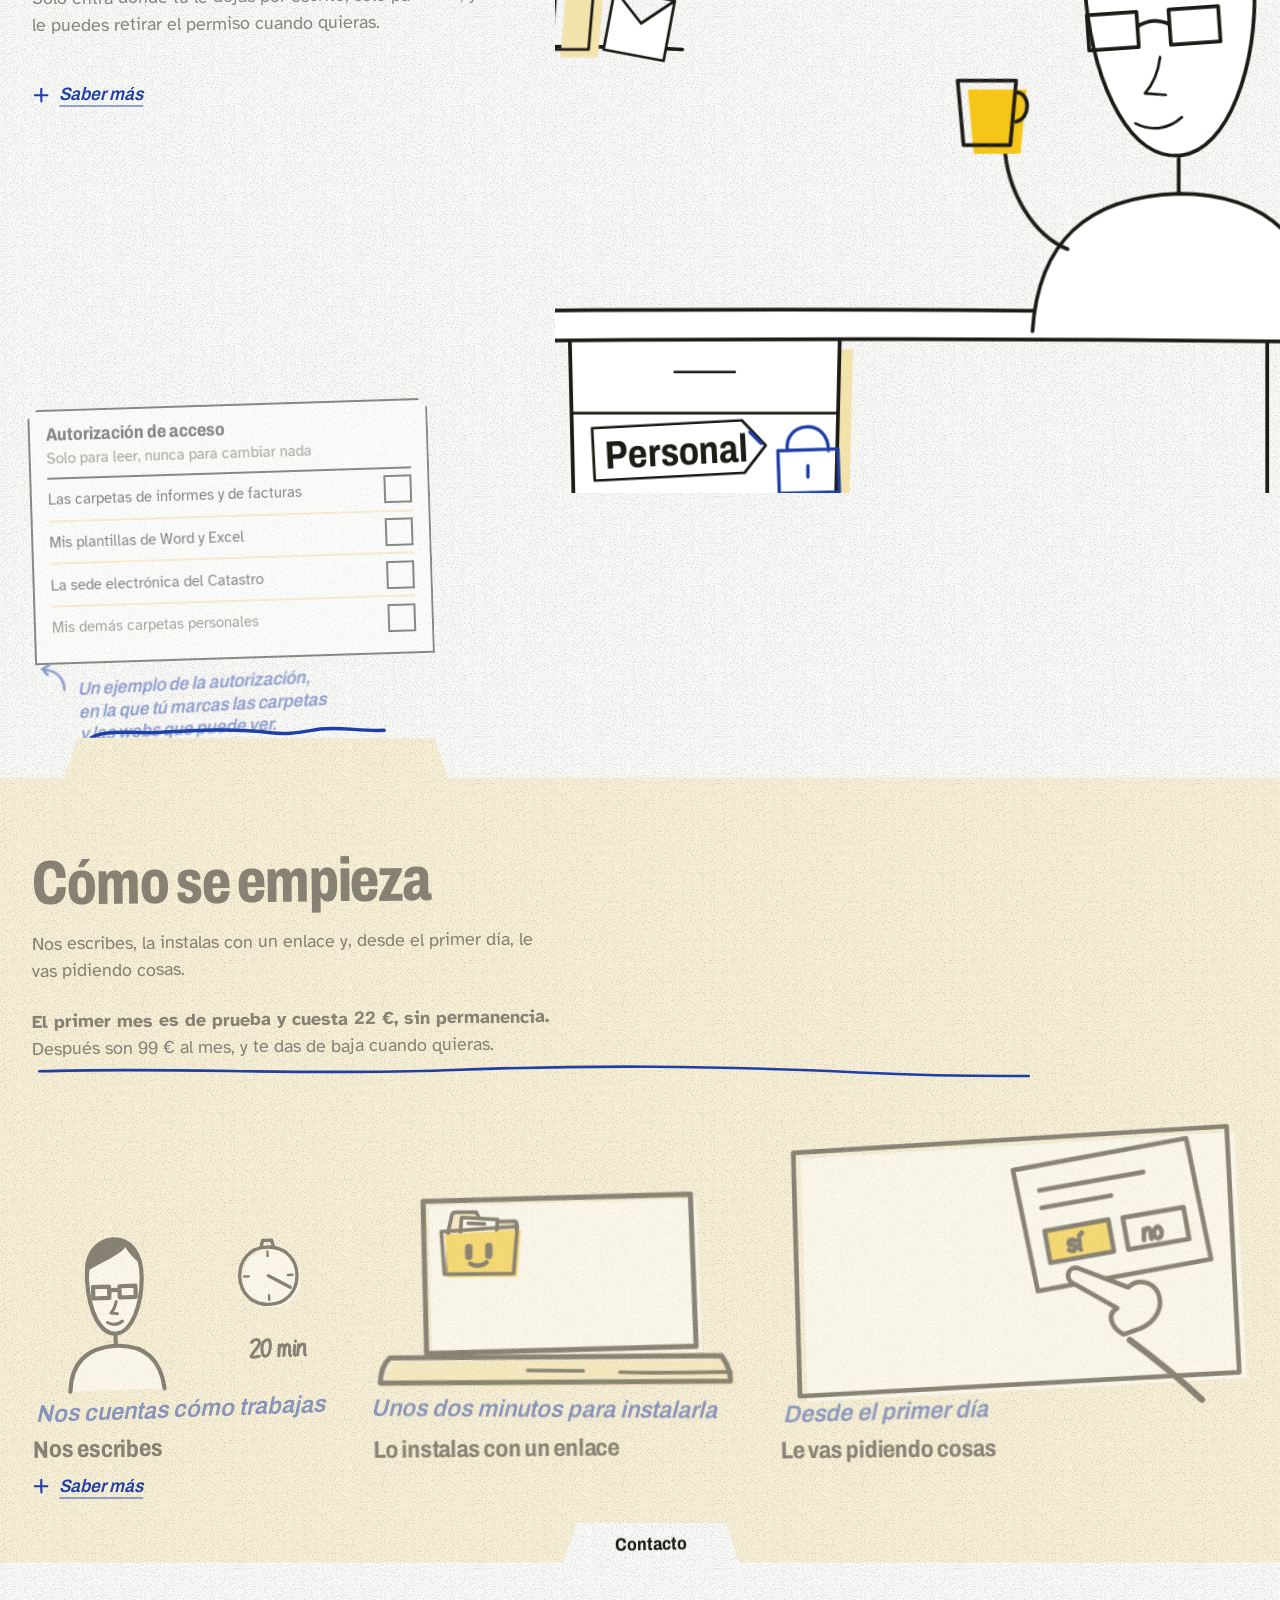
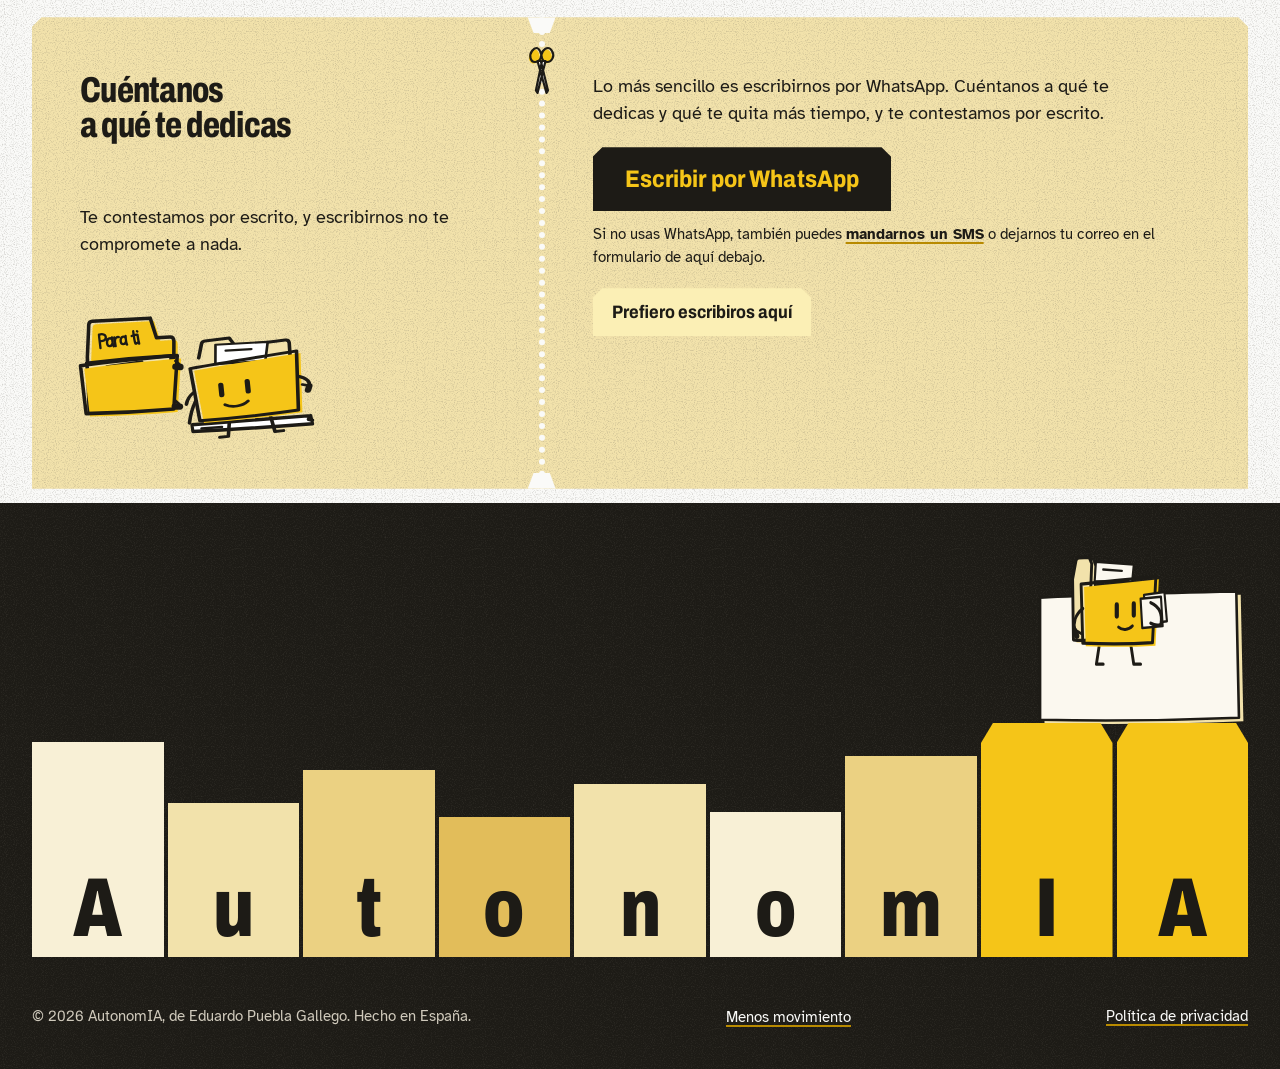
==== commit d070579f: "chore(web): publish site 2026-11-13 16:42" ====
--- a/index.html
+++ b/index.html
@@ -79,10 +79,6 @@
 
 <main id="contenido">
 
-  <!-- E1 · La carpeta que se abre (escena FIJA, guion §3). Texto (titular, frase y WhatsApp) arriba a la izquierda;
-       el escenario con la pila de carpetas y Manila, fijo a la derecha (en el móvil, arriba, con 42svh); la tarjeta
-       «Para ti» con la lista de entregas entra después por la columna de texto (en el móvil, pasa por encima del
-       escenario). La pila sigue siendo la navegación de la página. historia.css, motor.js y coreografia.css. -->
   <section class="portada">
     <div class="ancho escena-fija portada-historia" data-escena="e1" data-rango="contain">
     <div class="historia-cabeza portada-cabeza">
@@ -96,18 +92,8 @@
 
     <div class="escenario portada-escenario">
       <div class="escenario-dibujo">
-      <!-- Manila, de pie sobre la pila de carpetas, de tres cuartos (modelo base del 22/10), echa hojas hacia la carpeta
-           «Para ti», que está a su izquierda; con el scroll, la carpeta se abre y se convierte en el escritorio del
-           tasador (huecos para el ilustrador: g.e1-carpeta, g.e1-tapa, g.e1-hojas, g.e1-taza, path.e1-firma; Manila va
-           en g.e1-manila). Al tocarla, salta y saluda (ilustra.css, PORTADA). -->
       <svg class="ilu pt-manila e1-dibujo ilu-hoja-entera" data-ilustra viewBox="-152 0 284 150" preserveAspectRatio="xMidYMax meet" aria-hidden="true" focusable="false">
-        <!-- F3 (465): en oscuro, la hoja dibujada debajo de todo (con su calco), como en las demás escenas: Manila y la
-             carpeta «Para ti» pisan papel y no el campo negro. En claro no se pinta (acompanante.css, .hoja-osc). -->
         <g class="hoja-osc"><path class="cl-ma" d="M-149 9c90-2.5 180-3 271-1.5l1.5 137c-91 2.5-182 2.5-273.5.5z" transform="translate(3.5 3)"/><path class="cl-ho cl-t" d="M-149 9c90-2.5 180-3 271-1.5l1.5 137c-91 2.5-182 2.5-273.5.5z"/></g>
-        <!-- C1 (457): Manila baja colgada de su cordel desde arriba (g.e1-manila), aterriza en su hoja y lanza en arco tres
-             hojas a la carpeta «Para ti» (g.e1-hN, que caen detrás de la tapa); la tapa se abre (e1-tapa → e1-tapa-in), las
-             cuatro hojas se reparten como el escritorio del tasador, llega la taza y el boli firma. Al final salta hacia
-             abajo (relevo). Sin movimiento: el escritorio abierto, la firma hecha y Manila de pie. acompanante.css. -->
         <path class="cl-ma" d="M-150 141c32-1.5 64-2.5 96-3l6 9c-34 1-68 1.5-102 1.5z" transform="translate(3.5 3)"/>
         <path class="cl-ho cl-t" d="M-150 141c32-1.5 64-2.5 96-3l6 9c-34 1-68 1.5-102 1.5z"/>
         <g transform="translate(-148 8)">
@@ -115,7 +101,6 @@
           <path class="cl-t" d="M10 76 13 45c.3-2 1.5-3 3.5-3H72l5 19h13c2.5 0 3.5 1.5 3.5 4L90 128 9 129z"/>
           <path class="cl-sa" d="M23 68.2C22.8 63.6 22.3 59.3 22.2 55.3M22.2 55.5C24.2 54.5 28.5 54.5 28.6 57.9C28.7 61.1 25.3 62 22.8 61.3M34.3 60.5C33.3 58.4 29.3 58.9 29.5 63.7 29.8 67.9 34.1 67.4 34.7 64.1M34.5 58.6C34.6 62 34.8 65.3 35.8 67.1M36.7 58.6C37.1 61.9 37.2 64.4 37.6 67M37.1 62.2C37.5 59.2 39.1 58 41.1 58.5M47.4 59.7C46.5 57.5 42.5 57.8 42.6 62.5 42.7 66.5 46.9 66.3 47.7 63.1M47.6 57.8C47.6 61.2 47.6 64.3 48.6 66.1M55.1 53.7C55.4 58.1 55.9 63.3 56.5 65.1 56.9 66 58 65.8 58.9 64.6M53.4 58.1C54.8 57.6 56.6 57.5 58 57.1M59 57.2C59.3 60.6 59.6 63.2 60.2 65.8M58.7 53.8 59 54.2"/>
           <g class="sd e1-h1"><path class="cl-ho cl-t cl-f" d="M16 73l33-1.5 1 26-33 1z"/><path class="cl-t cl-f cl-en" d="M21 80h22M21 86h17M21 92h20"/></g>
-          <!-- 585 · PUENTE del bucle: con la tapa ya cerrada, las tres hojas echadas se hunden dentro de «Para ti» (bucle.css) -->
           <g class="rs e1-archiva">
           <g class="sd e1-hx e1-hx2"><g class="sd e1-hy e1-h2"><path class="cl-ho cl-t cl-f" d="M54 71l34 1-1 26-33-1z"/><path class="cl-t cl-f cl-en" d="M54.5 79.5l33 1M54 88.5h33M65 71.5 64.5 97M76 72l-.5 25.5"/></g></g>
           <g class="sd e1-hx e1-hx3"><g class="sd e1-hy e1-h3"><path class="cl-ho cl-t cl-f" d="M17 102l32-1 1 25-33 1z"/><path class="cl-t cl-f cl-en" d="M22 108h21M22 120h14"/><path class="cl-bo" d="M31 112c5-3 14-2.5 14 1.5s-10 4.5-14 1.5c-2-2 0-4 3-5"/></g></g>
@@ -131,7 +116,6 @@
           </g>
           <g class="sd e1-taza"><path class="cl-am" d="M93 118h11l-1.5 13h-8z" transform="translate(2.5 2)"/><path class="cl-t cl-f" d="M93 118h11l-1.5 13h-8zM104 121c4 0 4.5 6 0 6.5M97 114c-2-2 1-4 0-6M101 114c-2-2 1-4 0-6"/></g>
         </g>
-        <!-- C1 (465) · gag: una mosca da vueltas sobre la taza del café (desde que se abre el escritorio) -->
         <g transform="translate(-50 103)"><g class="sd e1-mosca"><g class="pt-mosca"><path d="M-12-12h24v24h-24z" fill="none"/><path class="cl-t cl-f" d="M10-1v2.5M10 0c-2-4-6-3-3.5 0M10 0c2-4 6-3 3.5 0"/></g></g></g>
         <g class="pt-suelo"><path class="cl-ma" d="M-14 138.5c40-2.5 80-4 121-5.5l9 11c-42 2-84 3-125 3.5z" transform="translate(3.5 3)"/><path class="cl-ho cl-t" d="M-14 138.5c40-2.5 80-4 121-5.5l9 11c-42 2-84 3-125 3.5zM107 133l-1.5 5 6 .5"/><path class="cl-t cl-f cl-en" d="M-4 143.5l30-1M90 140.5l14-.6"/></g>
         <g class="sd e1-manila">
@@ -180,7 +164,7 @@
             <figure class="entregas">
               <ul class="entregas-lista" data-ui aria-label="Archivos de ejemplo en la carpeta de entregas">
                 <li><span class="tipo">Word</span><span class="archivo">Borrador del informe de valoración</span></li>
-                <li><span class="tipo">Excel</span><span class="archivo">Testigos de la zona, en tu Excel</span></li>
+                <li><span class="tipo">Excel</span><span class="archivo">Tus testigos, en tu Excel, con su enlace</span></li>
                 <li><span class="tipo">PDF</span><span class="archivo">Nota simple comparada con el Catastro</span></li>
                 <li><span class="tipo">Nota</span><span class="archivo">Plazos de esta semana</span></li>
               </ul>
@@ -197,29 +181,17 @@
     </div>
   </section>
 
-  <!-- E2 · La caja de zapatos (Qué no es): una frase con trocitos de interfaz en línea. Escena rodada: Manila cae
-       desde arriba al entrar (el relevo de E1) y sale hacia abajo con el sobre (g.e2-manila) -->
   <section class="seccion seccion-pestana queno escena-rodada" id="que-no-es" data-escena="e2" data-rango="cover">
     <div class="ancho es-queno-rejilla">
       <h2 class="oculto-visual">Qué no es</h2>
       <p class="queno-frase" data-sube>No es un programa al que le vas pasando papeles. Le pides las cosas, lee tus carpetas y tus PDF y trabaja como tú.</p>
       <p class="queno-nota" data-sube>Es mucho más autónomo de lo que te puedas llegar a imaginar.</p>
-      <!-- Manila (modelo base del 22/10) deja atrás la caja de zapatos de las facturas (lo que hacen los programas de
-           siempre) y sale de un salto con el correo bajo el brazo, camino del trabajo (escenas.css, QUÉ NO ES) -->
       <svg class="ilu es es-queno ilu-papel-claro" data-ilustra viewBox="0 0 300 172" aria-hidden="true" focusable="false">
-        <!-- C1 (457): la caja de zapatos desbordada (lo de siempre). Manila cae DENTRO de la caja (relevo de E1), asoma los
-             ojos por el borde, coge impulso y sale de un salto en arco; aterriza de tres cuartos con el correo bajo el
-             brazo y se sacude el papel que se le ha quedado pegado al pie. Al final se va corriendo por la derecha, fuera
-             del encuadre (465: antes se columpia del cordel, y la hoja y el brazo llegan con retraso). acompanante.css. -->
         <path class="cl-t cl-f" d="M6 162c70-2 180 1 288-1"/>
         <g class="sd e2-tapa"><path class="cl-ma cl-t cl-f" d="M3 160 15 99l12 2-12 61z"/></g>
         <path class="cl-ma" d="M16 114 30 102l98-4-14 12z"/>
         <path class="cl-t cl-f" d="M16 114l14-12 98-4"/>
         <g class="sd e2-cordel"><path class="cl-t cl-f" d="M56 -24c.5 3-.5 7 0 10"/></g>
-        <!-- 674 (Corpas, 23/10): dentro de la caja no se le ven brazos ni piernas a través de las paredes. La caja va en
-             dos capas (la boca, detrás de Manila; el frente y el costado, delante) y este recorte quita lo que quedaría
-             por debajo del canto y fuera de la caja (a la izquierda del frente y a la derecha del costado). No toca a
-             Manila fuera de la caja: colgada va por encima del canto y aterriza más allá del recorte. -->
         <clipPath id="e2-boca"><path clip-rule="evenodd" d="M-80-150H380V220H-80zM-70 114H16l1.5 48V210H-70zM128.5 98H138V210H115V160.5l14.5-14z"/></clipPath>
         <g class="e2-dentro" clip-path="url(#e2-boca)">
         <g class="sd e2-manila"><g transform="translate(150 20)"><g class="sd e2-salto"><g><g class="es-hop"><g class="es-respira"><g class="mn-cuerpo">
@@ -246,20 +218,12 @@
         <path class="cl-ma" d="M16 114l98-4 1 50-98 2z" transform="translate(3.5 3)"/>
         <path class="cl-ma cl-t" d="M16 114l98-4 1 50-98 2zM114 110l14-12 1 48-14 14z"/>
         <path class="cl-t cl-f" d="M30 126c20-1 50-2 70-2M44 140l30-.5"/>
-        <!-- C1 (465) · gag: una polilla vive en la caja vieja; de vez en cuando revolotea y vuelve a posarse -->
         <g class="e2-polilla"><g class="e2-alas"><path class="cl-t cl-f" d="M97 106v3.5M97 107c-4-5-8-1-5 2.5M97 107c4-5 8-1 5 2.5"/></g></g>
         <g class="sd e2-polvo"><path class="cl-t cl-f" d="M48 92v.5M86 84v.5M104 96v.5"/></g>
       </svg>
     </div>
   </section>
 
-  <!-- Del correo al trabajo hecho (demo.css, demo.js). Eliges oficio, eliges un correo de su bandeja y ves, paso a
-       paso, lo que hace con él hasta dejarte la carpeta «Para ti» abierta con el resultado. Sin JavaScript se ve el
-       primer correo de cada oficio con todos sus pasos y su resultado. Ejemplo con datos inventados. -->
-  <!-- E3 · El sobre en la mesa: la demo NO se conduce con el scroll (sus pasos los mueven los botones); el scroll solo
-       trae el sobre de E2 (g.e3-sobre, decorativo) y, al final, deja salir tres hojas hacia E4 (g.e3-relevo). -->
-  <!-- C1 (465) · PUENTE a «Qué hace»: una hoja vieja de la caja de zapatos de E2 salta en arco y se mete en la carpeta
-       siguiente (lo de siempre entra a trabajar). Quieta: no se ve. acompanante.css, PUENTES. -->
   <div class="puente pu-hoja" aria-hidden="true">
     <svg class="ilu puente-ilu ilu-papel-claro" viewBox="-70 -100 110 130" focusable="false">
       <clipPath id="pu-c0"><path d="M-300-500h700v530h-700z"/></clipPath>
@@ -319,15 +283,9 @@
       </div>
 
       <div class="demo-escena">
-        <!-- Manila trabaja encima del encargo: con cada paso sale una hoja del sobre a la mesa, la marca con el boli,
-             y al final se guarda las hojas dentro y da un salto. A sus pies, lo de cada oficio (cinta métrica, sello,
-             plano enrollado o casco). Ojos en .mn-ojos y cuerpo en .mn-cuerpo (los mueve ilustra.js con el puntero).
-             Modelo base del 22/10: ojos abiertos en las tres caras (esperando, concentrada mirando la hoja y contenta)
-             y la hoja de detrás asomando poco; la alta, la del resultado, solo sale al terminar (.dm-dentro). -->
         <svg class="ilu dm-ilu ilu-hoja-entera" data-ilustra viewBox="0 -4 420 164" preserveAspectRatio="xMaxYMax slice" aria-hidden="true" focusable="false">
           <g class="hoja-osc"><path class="cl-ho" d="M3 -1c138-2 276-3 413-1l1 158c-138 2-276 2-414 0z" transform="translate(3.5 3)"/><path class="cl-ho cl-t" d="M3 -1c138-2 276-3 413-1l1 158c-138 2-276 2-414 0z"/></g>
           <path class="cl-t" d="M-6 154.5c90-1.5 180 .5 262-.5 55-.5 110 .5 166 0"/>
-          <!-- C1b (465): en el móvil el dibujo se recorta a la acción (Manila a ~180 px) y el sobre se acerca a la pila -->
           <g class="dm-sobre-sitio"><g class="sd e3-sobre"><g class="sd e3-sobre-y"><g class="dm-llega-sobre"><g class="dm-late"><g class="dm-sobre" transform="translate(-10 0)">
             <path class="cl-ho" d="M14 106 108 101 111 151 17 152z" transform="translate(3.5 3)"/>
             <path class="cl-t" d="M14 106 108 101 111 151 17 152z"/>
@@ -347,8 +305,6 @@
             <g class="dm-prop dm-p-arquitecto"><path class="cl-ho cl-t" d="M383 150l27-20c3-2 6.5-1 6 2.5l-25 21.5c-3 2.5-8.5 1.5-8-4z"/><path class="cl-t cl-f" d="M410 130.5c3-.5 6 1.5 5.5 4.5M395 147.5l4.5-3.5"/></g>
             <g class="dm-prop dm-p-tecnico"><path class="cl-am cl-t" d="M389 152c0-12 6-20 13-20s14 8 14 20z"/><path class="cl-t" d="M385 152.5h34"/><path class="cl-sa" d="M402 133v11"/></g>
           </g>
-          <!-- C1 (457): Manila trabaja sobre una hoja pegada con cinta (nunca amarillo sobre manila) y pisa papel; llega
-               cayendo desde arriba (g.e3-manila, relevo) y el sobre entra en arco desde fuera del marco. acompanante.css -->
           <g class="dm-fondo-c1"><path class="cl-ho" d="M250 4l136-3 3 150-138 2z" transform="translate(3.5 3)"/><path class="cl-ho cl-t" d="M250 4l136-3 3 150-138 2z"/><path class="cl-ma cl-t cl-f" d="M300 -3l32 2-1 10-32-2z"/><path class="cl-t cl-f" d="M262 150c38-1.5 80-2.5 122-3"/></g>
           <g class="sd e3-cordel"><path class="cl-t cl-f" d="M298 -4c.5 6-.5 13 0 20"/></g>
           <g class="sd e3-manila"><g transform="translate(262 12)"><g><g class="dm-manila"><g class="dm-salto"><g class="mn-cuerpo"><g class="cl-respira">
@@ -392,7 +348,6 @@
         </svg>
 
         <div class="demo-casos">
-          <!-- TASADOR -->
           <article class="demo-caso" id="demo-c-ta1" data-oficio="tasador" aria-labelledby="demo-c-ta1-t">
             <h3 class="demo-caso-oficio" id="demo-c-ta1-t">Si eres tasador</h3>
             <div class="demo-pantalla" data-ui>
@@ -406,7 +361,7 @@
               <ol class="demo-pasos">
                 <li><span>Lee el encargo y saca la dirección y la referencia catastral.</span></li>
                 <li><span>Lee la nota simple, la compara con el Catastro y te señala que la superficie no coincide: 92 m² en la nota y 88 m² en el Catastro.</span></li>
-                <li><span>Busca seis testigos de la zona y los pone en tu Excel.</span></li>
+                <li><span>Ordena en tu Excel los testigos que ya tienes, cada uno con su fuente y su enlace.</span></li>
                 <li><span>Te deja en el móvil la hoja de la visita del jueves.</span></li>
                 <li><span>Prepara el borrador del informe con tu plantilla.</span></li>
               </ol>
@@ -508,7 +463,6 @@
             </div>
           </article>
 
-          <!-- PERITO -->
           <article class="demo-caso" id="demo-c-pe1" data-oficio="perito" aria-labelledby="demo-c-pe1-t">
             <h3 class="demo-caso-oficio" id="demo-c-pe1-t">Si eres perito</h3>
             <div class="demo-pantalla" data-ui>
@@ -622,7 +576,6 @@
             </div>
           </article>
 
-          <!-- ARQUITECTO -->
           <article class="demo-caso" id="demo-c-ar1" data-oficio="arquitecto" aria-labelledby="demo-c-ar1-t">
             <h3 class="demo-caso-oficio" id="demo-c-ar1-t">Si eres arquitecto</h3>
             <div class="demo-pantalla" data-ui>
@@ -739,7 +692,6 @@
             </div>
           </article>
 
-          <!-- ARQUITECTO TÉCNICO -->
           <article class="demo-caso" id="demo-c-te1" data-oficio="tecnico" aria-labelledby="demo-c-te1-t">
             <h3 class="demo-caso-oficio" id="demo-c-te1-t">Si eres arquitecto técnico</h3>
             <div class="demo-pantalla" data-ui>
@@ -862,12 +814,6 @@
     </div>
   </section>
 
-  <!-- E4 · El papeleo (Lo que hace cada día) · escena FIJA, 200svh. Los ocho titulares van en cuatro pasos de dos, cada
-       uno con un solo fragmento de interfaz, al lado del escenario (en el móvil, pasan por debajo del dibujo fijo). El
-       dibujo (ayudante C2) son dos SVG apilados en .pp4-capas: el fondo quieto y los actores; guion en
-       escena-papeleo.css. -->
-  <!-- C1 (465) · PUENTE a «Cada día»: dos hojas entran resbalando por el hueco desde la derecha, saltan y se meten en
-       la carpeta; la segunda se queda asomando por el canto (así se ve también quieta). acompanante.css, PUENTES. -->
   <div class="puente pu-hojas" aria-hidden="true">
     <svg class="ilu puente-ilu ilu-papel-claro" viewBox="-50 -60 100 90" focusable="false">
       <clipPath id="pu-c1"><path d="M-300-500h700v530h-700z"/></clipPath>
@@ -886,13 +832,9 @@
 
       <div class="escenario" aria-hidden="true">
         <div class="escenario-dibujo">
-          <!-- E4 · el papeleo (ayudante C2): la torre de papeles más alta que Manila, la clasificación a toda prisa y el
-               Excel por dentro. Estado por defecto = último fotograma (escena-papeleo.css). -->
           <div class="pp4-capas sd pp4-zoom">
           <svg class="ilu es e4-dibujo pp4-fondo ilu-hoja-entera" viewBox="0 0 400 300" aria-hidden="true" focusable="false">
-            <!-- 585 (bucle): g.e4-cam, en el móvil, devuelve la cámara del plano final al de la torre (bucle.css) -->
             <g class="rs e4-cam">
-            <!-- F1 (465): en oscuro, la escena va sobre una hoja de papel dibujada (Manila nunca pisa el negro) -->
             <g class="hoja-osc"><path class="cl-ho" d="M8 9C140 6 270 5 393 3l3 291c-130 2-262 3-392 1z" transform="translate(3.5 3)"/><path class="cl-ho cl-t" d="M8 9C140 6 270 5 393 3l3 291c-130 2-262 3-392 1z"/><path class="cl-ma cl-t cl-f" d="M182 -3l40 2-1 12-40-2z"/></g>
             <path class="cl-ma" d="M24 18 98 14 102 108 27 112z" transform="translate(3.5 3)"/>
             <path class="cl-ho cl-t" d="M24 18 98 14 102 108 27 112z"/>
@@ -919,7 +861,6 @@
               <clipPath id="pp4-vent"><path d="M150 22 236 19 238 82 151 84z"/></clipPath>
               <clipPath id="pp4-tabla"><path d="M278 119.5h108v47H278z"/></clipPath>
             </defs>
-            <!-- 585 (bucle): las piezas rs- del puente de la tarea (bucle.css); en reposo, la identidad o invisibles -->
             <g class="rs e4-cam">
             <g clip-path="url(#pp4-vent)"><g class="rs e4-sol"><g class="sd pp4-sol-x"><g class="sd pp4-sol-y"><path class="cl-am" d="M184 52c0-6 4.5-10.5 10.5-10.5S205 46 204.5 52 200 62 194 62s-10-4-10-10z" transform="translate(3 2.5)"/><path class="cl-t cl-f" d="M184 52c0-6 4.5-10.5 10.5-10.5S205 46 204.5 52 200 62 194 62s-10-4-10-10z"/></g></g></g></g>
             <path class="cl-t" d="M150 22 236 19 238 82 151 84zM194 20.5l1 62M150.5 53 214 51.5"/>
@@ -927,7 +868,6 @@
             <path class="sd pp4-tacha pp4-t2 cl-t" pathLength="100" d="M44 69c12-5 22 2 32-2s12-1 18-3"/>
             <path class="sd pp4-tacha pp4-t3 cl-t" pathLength="100" d="M44 85c9-4 16 2 24-1s10-1 14-3"/>
             <path class="sd pp4-tacha pp4-t4 cl-t" pathLength="100" d="M44 101c11-5 21 2 30-2s12-1 16-3"/>
-            <!-- 585 (bucle): la lista del día siguiente, copia exacta de la de la pared (fondo), cae encima de la tachada -->
             <g class="rs e4-lista" opacity="0">
               <path class="cl-ma" d="M24 18 98 14 102 108 27 112z" transform="translate(3.5 3)"/>
               <path class="cl-ho cl-t" d="M24 18 98 14 102 108 27 112z"/>
@@ -957,7 +897,6 @@
               <path class="cl-sa" d="M-2.5-8v2M1.8-8.3v2M-2.2-4.6c1.2 1 3 1 4.2-.2"/>
               <path class="cl-t" d="M-3-2-3.5 0h-2M3-2l.5 2h2"/>
             </g></g></g>
-            <!-- La planta de la mesa (el gag de fondo): se mustia con el jaleo y revive al final, con una hoja nueva -->
             <g class="pp4-planta">
               <path class="cl-ma cl-t cl-f" d="M222 187.5l20-.5-2.5 13h-15z"/>
               <g class="sd pp4-tallo">
@@ -975,15 +914,12 @@
               <g class="sd pp4-b4"><path class="cl-ma" d="M21 284 19 270 23 254h52l-2 16 3 14z" transform="translate(4.5 -87)"/><path class="cl-ho cl-t" d="M21 284 19 270 23 254h52l-2 16 3 14z" transform="translate(1 -90)"/><path class="cl-t cl-f" d="M22 263h49M20 276h53M73 266l9-2 1 6-9 1" transform="translate(1 -90)"/><path class="sd pp4-suelta cl-ho cl-t cl-f" d="M27 166l18-9 22 5-17 6z"/></g>
               </g>
             </g></g>
-            <!-- 585 (bucle): la torre del día siguiente, copia exacta de la torre al empezar, cae por arriba -->
             <g class="rs e4-nueva" opacity="0">
               <g><path class="cl-ma" d="M21 284 19 270 23 254h52l-2 16 3 14z" transform="translate(3.5 3)"/><path class="cl-ho cl-t" d="M21 284 19 270 23 254h52l-2 16 3 14z"/><path class="cl-t cl-f" d="M22 263h49M20 276h53M73 266l9-2 1 6-9 1"/></g>
               <g><path class="cl-ma" d="M21 284 19 270 23 254h52l-2 16 3 14z" transform="translate(6.5 -27)"/><path class="cl-ho cl-t" d="M21 284 19 270 23 254h52l-2 16 3 14z" transform="translate(3 -30)"/><path class="cl-t cl-f" d="M22 263h49M20 276h53M73 266l9-2 1 6-9 1" transform="translate(3 -30)"/></g>
               <g><path class="cl-ma" d="M21 284 19 270 23 254h52l-2 16 3 14z" transform="translate(1.5 -57)"/><path class="cl-ho cl-t" d="M21 284 19 270 23 254h52l-2 16 3 14z" transform="translate(-2 -60)"/><path class="cl-t cl-f" d="M22 263h49M20 276h53M73 266l9-2 1 6-9 1" transform="translate(-2 -60)"/></g>
               <g><path class="cl-ma" d="M21 284 19 270 23 254h52l-2 16 3 14z" transform="translate(4.5 -87)"/><path class="cl-ho cl-t" d="M21 284 19 270 23 254h52l-2 16 3 14z" transform="translate(1 -90)"/><path class="cl-t cl-f" d="M22 263h49M20 276h53M73 266l9-2 1 6-9 1" transform="translate(1 -90)"/><path class="cl-ho cl-t cl-f" d="M27 166l18-9 22 5-17 6z"/></g>
             </g>
-            <!-- Manila (modelo base del 22/10), delante de la torre: piernas (rectas, rodillas dobladas, a la pata coja)
-                 y seis caras, que solo cambian los ojos y la boca -->
             <g class="sd pp4-mn"><g class="sx e4-sx-mn"><g transform="translate(82 199.4) scale(.6)" class="pp4-k60"><g class="es-respira">
               <path class="sd pp4-piernas cl-t" d="M42 120 40 141h-8M80 120l2 21h8"/>
               <path class="sd pp4-rodillas cl-t" d="M42 119c-9 5-11 12-6 22h-8M80 119c9 5 11 12 6 22h8"/>
@@ -1007,7 +943,6 @@
               <g class="rs e4-ya"><g class="sd pp4-bb"><path class="cl-t" d="M11 82C2 70 0 54 6 42M110 78c9-12 11-28 6-40"/><path class="cl-t mn-palma" d="M6.2 41.6l2.2-4.5M115.8 37.5l-1.9-4.6"/><path class="cl-t mn-pulgar" d="M9.1 42.7l4.9.2M112.8 38.5l-4.9-.1"/></g></g>
               <g class="sd pp4-bc"><path class="cl-t" d="M11 82C-4 78-14 70-20 58M110 78c9-12 11-28 6-40"/><path class="cl-t mn-palma" d="M-20.2 57.6l-2.2-4.5M115.8 37.5l-1.9-4.6"/><path class="cl-t mn-pulgar" d="M-17.6 55.9l3.1-3.8M112.8 38.5l-4.9-.1"/></g>
             </g></g></g></g>
-            <!-- La hoja que se escapa de la torre (el gag): cae en el pie de Manila y vuelve arriba de una patada -->
             <g class="sd pp4-escapa-x"><path class="sd pp4-escapa-y cl-ho cl-t cl-f" d="M-18 3l18-9 22 5-17 6z"/></g>
             <g clip-path="url(#pp4-suelo)">
               <use class="cl-ho cl-t cl-f sd pp4-m pp4-m1" href="#pp4-p" x="34" y="284"/>
@@ -1043,8 +978,6 @@
     </div>
   </section>
 
-  <!-- C1b (465) · PUENTE a «Plazos»: una hoja de calendario con un día rodeado a boli se suelta del papeleo de «Cada
-       día», revolotea en arco y se cuela en la carpeta de los plazos. Quieto: no se ve. acompanante.css, PUENTES. -->
   <div class="puente pu-plazos" aria-hidden="true">
     <svg class="ilu puente-ilu ilu-papel-claro" viewBox="-70 -50 110 80" focusable="false">
       <clipPath id="pu-c7"><path d="M-300-500h700v530h-700z"/></clipPath>
@@ -1055,10 +988,6 @@
       </g></g></g>
     </svg>
   </div>
-  <!-- E4b · La Multa (Ningún plazo se te escapa) · escena FIJA, 175svh (ayudante C3; estilos y coreografía en
-       escena-multa.css). El autónomo pasea con su taza; la Multa (papel arrugado, sello «SANCIÓN», reloj de plazos y
-       capa de normativas) entra de un salto y le ataca por la espalda; Manila cae desde arriba, la aplasta y la deja hecha
-       una bola de papel; él se vuelve y levanta la taza (F3: la escena acaba en esa pose, sin cola vacía). El villano es la Multa, nunca Hacienda: sin logos ni símbolos oficiales. -->
   <section class="seccion seccion-pestana multa-seccion" id="plazos" data-pestana="Plazos">
     <div class="ancho escena-fija multa-historia" data-escena="e4b" data-rango="contain">
       <div class="historia-cabeza" data-sube>
@@ -1069,8 +998,6 @@
         <div class="escenario-dibujo">
           <svg class="ilu e4b-ilu ilu-hoja-entera" data-ilustra viewBox="0 -8 240 278" aria-hidden="true" focusable="false">
             <g class="hoja-osc"><path class="cl-ho" d="M3 -2c78-2 156-3 233-1l1 266c-78 2-156 2-234 0z" transform="translate(3.5 3)"/><path class="cl-ho cl-t" d="M3 -2c78-2 156-3 233-1l1 266c-78 2-156 2-234 0z"/></g>
-            <!-- Fondo: el estante (Manila espía desde él), la planta (el gag: se mustia cuando llega la Multa y revive
-                 al final), el calendario con el «20», el suelo y la papelera (donde acaba la Multa). -->
             <path class="cl-t" d="M6 102c42-1 84-1 126 1"/>
             <path class="cl-t cl-f" d="M20 103l5 9M118 104l-5 9"/>
             <g class="sd e4b-viva"><g class="e4b-mece">
@@ -1088,17 +1015,11 @@
               <path class="cl-ho cl-t" d="M194 -46l56-2 1 51-57 1z"/>
               <path class="cl-t cl-f" d="M195 -36l55-1M200 -26h5M210 -26h5M200 -15h5M210 -15h5M200 -4h5M210 -4h5"/>
               <text class="e4b-dia" x="223" y="-2">20</text>
-              <!-- 585 · PUENTE del bucle (bucle.css): el círculo del 20 se borra a trazo (una copia que se desdibuja) -->
               <g class="rs e4b-r-circulo"><path class="cl-bo sd e4b-circulo" pathLength="100" d="M221 -17c6-8 23-7 26 2 3 10-8 16-17 14-9-2-12-11-5-17 3-2 7-3 10-2"/></g>
               <path class="cl-bo rs e4b-borra" opacity="0" stroke-dasharray="100" pathLength="100" d="M221 -17c6-8 23-7 26 2 3 10-8 16-17 14-9-2-12-11-5-17 3-2 7-3 10-2"/>
             </g>
-            <!-- F2 (465): en el ordenador el suelo sigue hacia la izquierda por debajo del texto (la habitación entera) -->
             <path class="cl-t" d="M-10 250c96-2 170-2 262 1"/>
             <path class="cl-t cl-f" d="M62 254l-3 5M152 253l-3 6M228 254l-3 5"/>
-            <!-- F3 (465): aquí estaban la cajonera y el suelo que seguían por debajo del texto en el ordenador (F2); con
-                 el texto fijo y el dibujo subiendo a la salida del pin, tachaban «Con normas nuevas…» y «Tú solo lo
-                 revisas…». Se quitan: la columna del texto queda libre en todos los fotogramas y anchuras. -->
-            <!-- La bola (la Multa arrugada): sale del arrugón, rebota, Manila la caza y la encesta -->
             <g class="sd e4b-bola"><g transform="translate(27 214)"><g class="sd e4b-gira"><g class="e4b-bola-vive"><g class="rs e4b-hunde">
               <path class="cl-ma" d="M-13 -4-9 -12-1 -15 7 -13 13 -6 14 3 9 11 0 14-8 12-14 5z" transform="translate(2.5 2)"/>
               <path class="cl-ho cl-t" d="M-13 -4-9 -12-1 -15 7 -13 13 -6 14 3 9 11 0 14-8 12-14 5z"/>
@@ -1110,8 +1031,6 @@
               <path class="cl-ho cl-t" d="M10 214l34-1-4 37h-26z"/>
               <path class="cl-t cl-f" d="M7 214c13-2 27-2 40-1M20 221l1 24M31 221l-1 24"/>
             </g>
-            <!-- El autónomo: anda con peso (cuatro dibujos de pierna, la cadera sube y baja, la taza llega tarde),
-                 se para, da un sorbo sin enterarse de nada y al final se gira (antes se encoge) y levanta la taza -->
             <g transform="translate(50 23)"><g class="sd e4b-au"><g class="sd e4b-bob">
               <g class="sd e4b-brazo"><path class="cl-t" d="M137 156c-7 8-9 16-6 24"/></g>
               <path class="cl-t" d="M150 141v9"/>
@@ -1124,7 +1043,6 @@
               <g transform="translate(109.5 78) scale(.5)" class="e4b-k50">
                 <path class="cl-ho cl-t" d="M52 70c-1-28 13-44 29-44 18 0 30 15 29 42-1 30-13 57-29 58-17 1-28-24-29-56z"/>
                 <path class="cl-ti" d="M50 60c0-22 14-36 32-35 13 1 27 9 29 30-8-7-14-14-17-20-8 9-24 14-44 25z"/>
-                <!-- 585 · PUENTE: se vuelve a su café (la cara gira, deja de sonreír y vuelve a silbar) -->
                 <g class="sd e4b-cara"><g class="rs e4b-r-cara">
                   <path class="cl-t" d="M58 76h17v12H58zM86 76h17v12H86zM75 81c4-2 7-2 11 0"/>
                   <path class="cl-t cl-f" d="M82 92c-1 5-3 9-6 12l7 1"/>
@@ -1147,11 +1065,6 @@
                 <path class="cl-t" d="M146 128l11 2-2 13-9-1zM157 131c4 1 3 6-1 7"/>
               </g>
             </g></g></g>
-            <!-- La Multa: papel arrugado con capa de normativas, reloj de plazos en la cabeza y el sello rojo. Se
-                 acerca de puntillas frotándose las manos, arma la garra, mira arriba asustada, se aplasta, se arruga
-                 (dos tiempos) y sale la bola. No es Hacienda: sin logos ni símbolos oficiales. -->
-            <!-- F2 (465): la Multa sale trepando de la papelera; lo que queda por debajo del borde, dentro, no se ve (585: ni lo
-                 que asomaba por debajo del suelo, a la derecha de la papelera, mientras sube) -->
             <clipPath id="e4b-c-papelera"><path d="M-300-300H600V251H47V213H-300z"/></clipPath>
             <g clip-path="url(#e4b-c-papelera)">
             <g transform="translate(132 250)"><g class="sd e4b-multa">
@@ -1159,7 +1072,7 @@
                 <g transform="translate(-28 -90) scale(.72) translate(28 90)"><g class="sd e4b-capa">
                   <path class="cl-ma" d="M-28 -90C-62 -98-98-96-132-86l9 13-10 12 12 12-8 11C-92-40-62-44-34-50z" transform="translate(3.5 3)"/>
                   <path class="cl-t" d="M-28 -90C-62 -98-98-96-132-86l9 13-10 12 12 12-8 11C-92-40-62-44-34-50z"/>
-                  <text class="e4b-letra" x="-118" y="-74" transform="rotate(-4 -118 -74)">Verifactu</text>
+                  <text class="e4b-letra" x="-118" y="-74" transform="rotate(-4 -118 -74)">trámite</text>
                   <text class="e4b-letra" x="-110" y="-60" transform="rotate(-2 -110 -60)">plazo 20</text>
                   <text class="e4b-letra" x="-118" y="-45" transform="rotate(-6 -118 -45)">obligación</text>
                 </g></g>
@@ -1194,11 +1107,8 @@
             </g></g>
             </g>
             <path class="cl-bo sd e4b-golpe" d="M104 122l-12-4M106 136l-12 4M160 120l12-5M159 135l12 4M116 108l-6-9M148 107l6-9"/>
-            <!-- Manila: espía desde el estante con cara de pillería, se agacha (anticipación), salta en arco, cae
-                 estirada (smear), aplasta a la Multa, rebota, caza la bola, la encesta y se queda orgullosa -->
             <clipPath id="e4b-c-sale"><path d="M-400-400H250V500H-400z"/></clipPath>
             <g clip-path="url(#e4b-c-sale)"><g class="sx e4b-sale">
-            <!-- 585 · PUENTE del bucle (bucle.css): de un salto, vuelve del suelo a su sitio en el estante a espiar -->
             <g class="rs e4b-vuelve-x"><g class="rs e4b-vuelve-y">
             <g class="sd e4b-mx"><g class="sd e4b-my"><g transform="translate(44 137.2) scale(.8)" class="e4b-k80"><g class="sd e4b-mrot"><g class="cl-respira"><g>
               <g class="sd e4b-estela"><path class="cl-t cl-f" d="M28 14V-14M60 8V-30M92 12V-12"/></g>
@@ -1238,8 +1148,6 @@
     </div>
   </section>
 
-  <!-- C1b (465) · PUENTE a «Tu oficio»: la bola de papel en que quedó la Multa (con su sello rojo asomando) rueda por el
-       canto, da dos botes y cae dentro de la carpeta. Quieto: no se ve. acompanante.css, PUENTES. -->
   <div class="puente pu-bola" aria-hidden="true">
     <svg class="ilu puente-ilu ilu-papel-claro" viewBox="-110 -28 140 58" focusable="false">
       <clipPath id="pu-c8"><path d="M-300-500h700v530h-700z"/></clipPath>
@@ -1251,17 +1159,11 @@
       </g></g></g></g>
     </svg>
   </div>
-  <!-- E5 · La libreta y el móvil: «Se adapta a ti» y «Tu página» comparten una escena rodada (para que la hoja que se
-       arranca de la libreta pueda llegar al móvil). Son de leer: entradas normales; el scroll solo trae la libreta del
-       relevo (g.e5-libreta) y mueve la hoja arrancada (g.e5-hoja) y las que salen hacia la ola (g.e5-relevo). -->
   <div class="escena-rodada" data-escena="e5" data-rango="cover">
   <section class="seccion medida-seccion" id="a-tu-medida">
     <div class="panel" data-pestana="Tu oficio">
       <div class="panel-izquierda">
         <h2 data-sube>Se adapta a ti, y no al revés</h2>
-        <!-- Manila (modelo base del 22/10) apunta la corrección en la libreta: tacha el «24» y escribe «12 meses»
-             arrastrando un boli más alto que ella (escenas.css, A TU MEDIDA). Esfuerzo: ojos cortos y boca ondulada;
-             alivio: ojos abiertos y sonrisa grande. -->
         <svg class="ilu es es-medida ilu-hoja-entera" data-ilustra viewBox="0 0 340 214" aria-hidden="true" focusable="false">
           <g class="sd e5-libreta"><g class="es-libreta">
             <path class="cl-ho" d="M10 22l316-12 4 188-316 8z" transform="translate(3.5 3)"/>
@@ -1270,22 +1172,16 @@
             <path class="cl-t cl-en" transform="translate(-4 64)" d="M43.6 64.1c.6-.6 2.4-3.3 3.9-3.9 1.5-.6 4-.9 4.9 .1 .9 1 1.2 4.1 .7 6.1 -.5 2-1.6 2.8-3.6 5.7 -2 2.9-8.9 10-8.3 11.8 .6 1.8 9.8-.9 11.8-1.1M64.7 83.5c.3-3.9 3.1-22.4 1.7-23.5 -1.4-1-10.7 14.4-10.1 17.2 .5 2.8 11.2-.2 13.4-.2"/>
           </g></g>
           <g class="e5-hoja"></g>
-          <!-- C1b (465) · el «24» se tacha y el «12» se escribe con el scroll: la punta del boli recorre cada trazo
-               (g.e5-punta lleva el boli y a Manila; sus fotogramas salen de los mismos d). Manila, de tres cuartos,
-               se echa 12° hacia atrás con los pies clavados porque el boli pesa; al acabar se seca el sudor. -->
           <path class="cl-bo sd e5-tacha" pathLength="100" d="M29 141c14-5 30-9 46-13"/>
           <path class="cl-bo sd e5-uno" pathLength="100" d="M85.2 132.3c.7-.7 4-6.4 4.4-4.4 .4 2-1.7 13.1-2.1 16.4 -.4 3.3-.2 2.9-.2 3.5"/>
           <path class="cl-bo sd e5-dos" pathLength="100" d="M93.7 131.6c.6-.6 2.3-3.2 3.7-3.7 1.4-.4 3.7 .1 4.5 1 .8 .9 .9 2.7 .5 4.3 -.4 1.6-1.3 2.9-3.2 5.3 -1.9 2.4-8.4 7.9-8 9.3 .4 1.4 8.8-.7 10.5-.8"/>
           <path class="cl-bo sd e5-subraya" pathLength="100" d="M80 158c12-1 24-1.6 36-1.2"/>
-          <!-- 585 · PUENTE del bucle: una hoja limpia de la libreta (con su «24») baja desde las anillas y tapa lo escrito
-               (por debajo de Manila); sus anillas, copia exacta de las de la libreta, quedan encima. Sin motor no existe. -->
           <g class="rs e5-pagina" opacity="0">
             <path class="cl-ho" d="M10 22l316-12 4 188-316 8z" transform="translate(3.5 3)"/>
             <path class="cl-t" d="M10 22l316-12 4 188-316 8z"/>
             <path class="cl-t cl-en" transform="translate(-4 64)" d="M43.6 64.1c.6-.6 2.4-3.3 3.9-3.9 1.5-.6 4-.9 4.9 .1 .9 1 1.2 4.1 .7 6.1 -.5 2-1.6 2.8-3.6 5.7 -2 2.9-8.9 10-8.3 11.8 .6 1.8 9.8-.9 11.8-1.1M64.7 83.5c.3-3.9 3.1-22.4 1.7-23.5 -1.4-1-10.7 14.4-10.1 17.2 .5 2.8 11.2-.2 13.4-.2"/>
           </g>
           <g class="rs e5-anillas" opacity="0"><path class="cl-t cl-f cl-en" d="M40 26c-3-10 7-12 6-2M80 24c-3-10 7-12 6-2M120 23c-3-10 7-12 6-2M160 21c-3-10 7-12 6-2M200 20c-3-10 7-12 6-2M240 18c-3-10 7-12 6-2M280 17c-3-10 7-12 6-2"/></g>
-          <!-- C1 (465) · gag: un caracol dibujado a boli en el margen de la libreta, que se arrastra muy despacio -->
           <g class="e5-caracol"><path class="cl-bo" d="M293 186c0-6 9-6 9 0 0 4-6 4-6 0M289 191c7 1 14 1 18-2l2-6M307 183l1-4M309 185l3-3"/></g>
           <g class="sd e5-cordel"><path class="cl-t cl-f" d="M241 13c-1 6-3 12-5 19"/></g>
           <g class="sd e5-punta"><g class="rs e5-lleva">
@@ -1333,7 +1229,7 @@
           </figure>
           <div class="panel-bloque">
             <h3>Llega enseñada para tu oficio</h3>
-            <p>Desde el primer día sabe hacer lo de tu oficio, como sacar la ficha del Catastro, buscar testigos o preparar una factura, y después aprende cómo lo haces tú. Tus datos no se comparten: tus clientes, tus cifras y tus documentos son solo tuyos.</p>
+            <p>Desde el primer día sabe hacer lo de tu oficio, como sacar la ficha del Catastro, ordenar tus testigos o preparar una factura, y después aprende cómo lo haces tú. Tus datos no se comparten: tus clientes, tus cifras y tus documentos son solo tuyos.</p>
           </div>
           <div class="panel-bloque">
             <h3>Tu página, con tu propia IA</h3>
@@ -1349,8 +1245,6 @@
           <p class="saber-dossier"><a href="v5/dossier.html#como-funciona">Léelo con calma en el dossier</a></p>
         </details>
       <figure class="movil" id="tu-pagina" data-movil>
-        <!-- F2 (465): el móvil va dibujado a mano (trazo y calco Calco, no una maqueta de teléfono) y Manila asoma por
-             detrás de la esquina, con el boli, a ver qué le pides (maqueta.css, TU PÁGINA) -->
         <svg class="ilu movil-manila" data-ilustra viewBox="0 0 130 100" aria-hidden="true" focusable="false">
           <g class="es-respira"><g class="mn-cuerpo" transform="rotate(8 60 100)">
             <path class="cl-ma" d="M19 47 23 31c.5-2 1.5-3 3.5-3l23-.5 5 10.5 47-1.5c2.5 0 3.5 1.5 3.5 4L103 120 17 122z" transform="translate(3.5 3)"/>
@@ -1378,7 +1272,6 @@
         </div>
         <figcaption class="boli-pie">Un ejemplo de cómo se ve tu página en el móvil.</figcaption>
       </figure>
-        <!-- 469: el contacto a mitad del recorrido, discreto (una línea, no un botón grande); el servidor pone el enlace -->
         <p class="charla-wa">¿Te imaginas cómo sería en tu trabajo? <a class="boton boton-principal boton-wa" href="https://wa.me/34660013625?text=Hola%2C%20Eduardo.%20He%20visto%20la%20web%20de%20AutonomIA%20y%20me%20gustar%C3%ADa%20que%20me%20contaras%20c%C3%B3mo%20me%20podr%C3%ADais%20ayudar%20con%20mi%20negocio." rel="noopener">Escribir por WhatsApp</a></p>
       </div>
     </div>
@@ -1386,10 +1279,6 @@
 
   </div>
 
-  <!-- E6 · La ola: la banda amarilla que separa las dos mitades de la página. Escena rodada (sin fijar): la ola de
-       papeles avanza pegada al scroll (g.e6-ola), con las cinco hojas del relevo (g.e6-hojas) y el jefe (g.e6-jefe). -->
-  <!-- C1 (465) · PUENTE a la ola: las tres hojas que suelta Manila en «Tu página» caen revoloteando y se hunden en el
-       amarillo, la ola que viene. Quieto: no se ve. acompanante.css, PUENTES. -->
   <div class="puente pu-mar" aria-hidden="true">
     <svg class="ilu puente-ilu ilu-papel-claro" viewBox="-100 -66 200 126" focusable="false">
       <clipPath id="pu-c5"><path d="M-300-500h700v560h-700z"/></clipPath>
@@ -1408,8 +1297,6 @@
       <p class="ola-firma" data-sube>Eduardo, fundador de AutonomIA</p>
       </div>
     </div>
-    <!-- La ola de papeles llega y tres Manilas se la llevan en fila: una con el correo, otra con el plano y la última,
-         de puntillas, le entrega al autónomo, que ya es el jefe, la hoja con el visto (escenas.css, LA OLA) -->
     <div class="ancho">
       <svg class="ilu es es-ola ilu-hoja-entera" data-ilustra viewBox="0 0 560 236" preserveAspectRatio="xMidYMid slice" aria-hidden="true" focusable="false">
         <g class="rs e6-camara"><g class="sd e6-cam">
@@ -1419,9 +1306,6 @@
           <path class="cl-ma cl-t cl-f" d="M30 10l44 8-3 13-44-8zM486 6l44-6 2 13-44 6z"/>
           <path class="cl-t cl-f" d="M28 212c150-2 330 1 504-1"/>
         </g>
-        <!-- C1 (457): la ola crece, rompe por encima del papel y salpica hojas; tres Manilas DISTINTAS (agachada recoge la
-             hoja de la ola, de perfil la pasa, de espaldas se la entrega al jefe) y la MISMA hoja viaja de mano en mano
-             (g.e6-hoja); el jefe se asusta con la cresta (cejas y taza) y acaba con la hoja y el visto. acompanante.css. -->
         <g class="sd e6-ola"><g class="es-ola-sube">
           <path class="cl-ma" d="M30 212C30 156 60 96 122 80c30-8 50 4 52 24-12-14-36-12-56 0C80 120 58 160 56 212z" transform="translate(3.5 3)"/>
           <path class="cl-t" d="M30 212C30 156 60 96 122 80c34-9 56 6 52 28-3 18-24 20-30 8-4-8 4-16 12-12M118 104C80 120 58 160 56 212"/>
@@ -1429,12 +1313,9 @@
           <g class="es-ol es-ol2"><path class="cl-ho cl-t cl-f" d="M66 120l19-5 4 17-19 4z"/></g>
           <g class="es-ol es-ol3"><path class="cl-ho cl-t cl-f" d="M104 92l19-2 1 17-19 2z"/></g>
           <g class="es-ol es-ol4"><path class="cl-ho cl-t cl-f" d="M142 84l17 4-4 16-17-4z"/></g>
-          <!-- C1 (465) · gag: un barquito de papel navega en la cresta -->
           <g class="e6-barco"><path class="cl-ho cl-t cl-f" d="M110 76h24l-5 7h-14zM121 76l-1-13 9 13"/></g>
         </g></g>
         <g class="e6-salpica"><g class="sd e6-s1"><path class="cl-ho cl-t cl-f" d="M150 80l14-3 3 14-14 3z"/></g><g class="sd e6-s2"><path class="cl-ho cl-t cl-f" d="M150 80l14-3 3 14-14 3z"/></g><g class="sd e6-s3"><path class="cl-ho cl-t cl-f" d="M150 80l14-3 3 14-14 3z"/></g></g>
-        <!-- 660 (Corpas): la de espaldas entra andando por DETRÁS del jefe (antes le cruzaba la cara por delante) y
-             asoma por el canto derecho del papel (recortada por él) -->
         <g clip-path="url(#e6-recorte)">
         <g class="es-k80" transform="translate(356 99) scale(.8)"><g class="sd e6-m e6-m3"><g class="sx e6-sx3"><g class="e6-vaiven e6-v3"><g class="sd e6-m3f"><g class="es-hop"><g class="es-respira"><g class="mn-cuerpo">
           <path class="cl-ho cl-t cl-f" d="M37 56 37.5 33.5 84 35 83 56z"/>
@@ -1462,8 +1343,6 @@
           </g>
           <path class="cl-t" d="M458 190c-8-16-12-36-8-52 0-4-5-6-6-2"/>
         </g></g></g>
-        <!-- C1b (465) · la primera, agachada con la carpeta abierta en V como un recogedor: la tapa amarilla toca el suelo,
-             recoge la hoja que suelta la ola y la lanza hacia la de perfil (g.e6-m1f) -->
         <g class="es-k80" transform="translate(168 99) scale(.8)"><g class="sd e6-m e6-m1"><g class="sx e6-sx1"><g class="e6-vaiven e6-v1"><g class="sd e6-m1f"><g class="es-hop"><g class="es-respira"><g class="mn-cuerpo">
           <path class="cl-t" d="M58 122 46 130l6 11h-8M90 120l12 9-4 12h8"/>
           <g transform="rotate(16 74 120)">
@@ -1481,7 +1360,6 @@
           <path class="cl-t" d="M18 78C8 66 2 52 0 40M112 92c10 4 13 14 8 24"/>
           <path class="cl-t mn-palma" d="M0 40l-.7-4.9M120 116l-3 4.2"/><path class="cl-t mn-pulgar" d="M2.8 39.6l5-2.2M117.5 114.2l-3.6-2.6"/>
         </g></g></g></g></g></g></g></g>
-        <!-- 660: la de perfil cae desde el canto de arriba del papel, recortada por él (antes cruzaba el borde y la cinta) -->
         <g clip-path="url(#e6-recorte)">
         <g class="es-k80" transform="translate(262 99) scale(.8)"><g class="sd e6-m e6-m2"><g class="sx e6-sx2"><g class="e6-vaiven e6-v2"><g class="sd e6-m2f"><g class="es-hop"><g class="es-respira"><g class="mn-cuerpo">
           <path class="cl-ma" d="M34 47 37 30c.5-2 1.5-2.5 3-2.5h9l3 8 6 .5 1 68-23 2z" transform="translate(3.5 3)"/>
@@ -1495,9 +1373,6 @@
           <path class="cl-t mn-palma" d="M26 110l-1 4.9M108 78l4.7-1.6"/><path class="cl-t mn-pulgar" d="M26.6 107.1l4.1 2.4M105.2 79v-4.7"/>
         </g></g></g></g></g></g></g></g>
         </g>
-        <!-- 585 · PUENTE del bucle: el jefe lanza por encima del hombro la hoja ya vista, que sale dando vueltas por el
-             canto derecho del papel (g.e6-vuela-x / g.e6-vuela-y, recortadas por la hoja de papel: dentro de ella, la
-             hoja viajera nunca se recorta) -->
         <clipPath id="e6-recorte"><path d="M10 20l538-10 4 210-540 6z"/></clipPath>
         <g clip-path="url(#e6-recorte)"><g class="rs e6-vuela-x"><g class="rs e6-vuela-y">
         <g class="sd e6-hoja"><g class="sd e6-hoja-y">
@@ -1511,14 +1386,7 @@
     </div>
   </section>
 
-  <!-- Un martes de un tasador: lista por horas con vista previa (el movimiento firma de la página). 472: vuelve tras
-       quitarla el 469; a la vista solo el titular, una frase y el dibujo de la noche; las horas, en «Saber más». Su
-       dibujo se pinta con escena-martes.css, que se carga aquí para no frenar la primera pintura. -->
   <link rel="stylesheet" href="v5/escena-martes.css?v=901">
-  <!-- E7 · El día que se hace noche (Un martes de un tasador) · escena FIJA, 180svh. El scroll solo mueve el dibujo
-       (nunca la hora elegida ni el modo, que siguen en los botones como en la v4). En el ordenador, la vista previa de la
-       hora elegida va dentro del escenario, debajo del dibujo (v5.js la pasa a .dia-ventana); en el móvil, dentro de
-       la tarjeta de la hora. El dibujo (ayudante C2, clases pp7-*) y su coreografía: escena-papeleo.css. -->
   <section class="seccion seccion-pestana dia" id="un-dia" data-pestana="Un día de trabajo">
     <div class="ancho">
       <div class="escena-fija dia-historia" data-escena="e7" data-rango="contain">
@@ -1532,12 +1400,8 @@
       </div>
       <div class="escenario dia-escenario">
         <div class="escenario-dibujo">
-        <!-- La noche de antes (ayudante C de la v4): con AutonomIA, Manila trabaja bajo la lámpara mientras el tasador
-             duerme; antes, era él quien pasaba la noche en la mesa. El modo lo sigue por CSS (:has) desde [data-dia]. -->
         <div class="c-escena" data-ilustra>
           <svg class="ilu sd pp7-cam ilu-hoja-entera" viewBox="0 0 320 180" aria-hidden="true" focusable="false">
-            <!-- 585 (bucle): las piezas rs- del puente de la tarea (bucle.css); en reposo, la identidad o invisibles.
-                 g.e7-cam, en el móvil, devuelve la cámara del plano de la noche al de la mañana -->
             <g class="rs e7-cam">
             <g class="hoja-osc hoja-ancha"><path class="cl-ho" d="M4 5c104-2 208-3 312-2l1 172c-104 2-209 2-313 0z" transform="translate(3.5 3)"/><path class="cl-ho cl-t" d="M4 5c104-2 208-3 312-2l1 172c-104 2-209 2-313 0z"/></g>
             <g class="hoja-osc hoja-movil"><path class="cl-ho" d="M4 5c104-2 208-3 312-2l1 196c-104 2-209 2-313 0z" transform="translate(3.5 3)"/><path class="cl-ho cl-t" d="M4 5c104-2 208-3 312-2l1 196c-104 2-209 2-313 0z"/></g>
@@ -1554,9 +1418,7 @@
             <path class="cl-ho cl-t cl-f" d="M130 33c0-8 6-13.5 13.5-13.5S157 25 156.5 33 150 46.5 143 46.5 130 41 130 33zM143 22.5v3M143 41v3M132.5 33h3M150.5 33h3"/>
             <g class="rs e7-hora"><path class="sd pp7-hora cl-t" d="M143 33v-7"/></g>
             <g class="rs e7-min"><path class="sd pp7-min cl-t cl-f" d="M143 33v-10"/></g>
-            <!-- La sombra del flexo en la pared: cambia de largo y de lado con el sol; de noche no hay -->
             <path class="sd pp7-sombra" d="M24 150c1-4 5-6 10-6s9 2 10 6zM33 144l-6-26 19-15 2 3-17 13 5 25zM45 98l20-8 10 16-22 10z"/>
-            <!-- 585 (bucle): la sombra de la mañana siguiente, copia de la del 13 %, que vuelve al amanecer -->
             <g class="rs e7-alba" opacity="0"><path class="e7-sombra" d="M24 150c1-4 5-6 10-6s9 2 10 6zM33 144l-6-26 19-15 2 3-17 13 5 25zM45 98l20-8 10 16-22 10z"/></g>
             <g class="sx e7-sx-luz"><g class="rs e7-luz"><path class="sd pp7-luz cl-am" d="M62 113 54 150h86L76 105z"/></g></g>
             <path class="cl-t" d="M24 150c1-4 5-6 10-6s9 2 10 6M34 144l-6-26 20-15M8 150.5 232 149M18 150l-2 46M222 149.5l3 46.5M236 166h22M238 166v30M256 166v30M238 180h18M264 132v64M316 154v42M264 172h52M264 184h52"/>
@@ -1564,12 +1426,10 @@
             <path class="cl-ho cl-t cl-f" d="M267 163c4-4 12-4 17-1 1 4 0 8-2 10-6 1-11 1-14-1z"/>
             <g class="c-ahora">
               <g class="rs e7-despierta"><path class="sd pp7-gafas cl-t cl-f" d="M237 166c-.5-3.5 1-5.5 4-5.5s4.5 2 4 5.5zM248 166c-.5-3.5 1-5.5 4-5.5s4.5 2 4 5.5zM245 162.5c1-1.2 2-1.2 3 0M237.5 161.5l-3-2.5M255.5 161.5l3-3"/></g>
-              <!-- El gato (el gag de fondo): de día, sentado en la mesa; de noche, enroscado a los pies del tasador -->
               <g transform="translate(226 150)"><g class="sd pp7-gato-x"><g class="sd pp7-gato-y">
                 <g class="sd pp7-gato-sentado"><path class="cl-ma cl-t cl-f" d="M-5 0c-3-4-2-10 2-12 4-2 8 1 8 6 0 3-1 5-1 6zM-11-11c-1-4 2-6 5-6 3 0 5 2 4.5 5-.5 3-3 4-5.5 4-2.5 0-4-1-4-3z"/><path class="cl-t cl-f" d="M-10-15.5l-.5-4 3 2.5M-5-16.5l1.5-3.5 1.5 3.5M4-1c5 1 8-2 7-6M-8-13v1.2"/></g>
                 <g class="rs e7-gato-va"><g class="sd pp7-gato-enroscado"><path class="cl-ma cl-t cl-f" d="M-11 0c0-6 5-9 11-9s11 3 11 9zM-14 0c-1-4 1-7 5-7 3 0 5 2 5 5"/><path class="cl-t cl-f" d="M-13-5l-.5-3.5 2.5 2M-9-6.5l1-3 1.5 3M-11-3c.8.6 1.8.6 2.5 0M11 0c-1 3-9 4-16 2.5"/></g></g>
               </g></g></g>
-              <!-- 585 (bucle): el gato de la mañana (copia del sentado) salta de la cama a la mesa -->
               <g transform="translate(226 150)"><g class="rs e7-gato" opacity="0"><path class="cl-ma cl-t cl-f" d="M-5 0c-3-4-2-10 2-12 4-2 8 1 8 6 0 3-1 5-1 6zM-11-11c-1-4 2-6 5-6 3 0 5 2 4.5 5-.5 3-3 4-5.5 4-2.5 0-4-1-4-3z"/><path class="cl-t cl-f" d="M-10-15.5l-.5-4 3 2.5M-5-16.5l1.5-3.5 1.5 3.5M4-1c5 1 8-2 7-6M-8-13v1.2"/></g></g>
               <g class="rs e7-despierta"><g class="sd pp7-duerme">
                 <path class="cl-ho cl-t cl-f" d="M271 161c0-6 4-9 9-9 4 0 7 3 7 6l3 1.5-3 1.5c0 4-3 6.5-7.5 6.5-5 0-8.5-2.5-8.5-6.5z"/>
@@ -1594,7 +1454,6 @@
               <path class="cl-am" d="M98 160h22l-2 26h-18z" transform="translate(3.5 3)"/>
               <path class="cl-t" d="M98 160h22l-2 26h-18zM120 166c7 0 8 12 0 13"/>
             </g></g></g>
-            <!-- 585 (bucle): el tasador de la mañana (copia del de la mesa) se levanta de la cama y vuelve a la mesa -->
             <g class="c-ahora"><g class="rs e7-tas" opacity="0"><g transform="translate(150 57) scale(.5)" class="c-a">
               <path class="cl-ho cl-t" d="M30 186c2-30 18-46 50-47 31 0 47 17 50 47"/>
               <path class="cl-t" d="M80 139v-12"/>
@@ -1622,15 +1481,12 @@
                 <path class="cl-t cl-f cl-en" d="M45 41.5l24 1.5"/>
                 <path class="cl-am" d="M10 58c33-3 66-5 101-7.5L107 119c-31 1.5-62 1.5-93 .5z" transform="translate(3.5 3)"/>
                 <path class="cl-t" d="M10 58c33-3 66-5 101-7.5L107 119c-31 1.5-62 1.5-93 .5z"/>
-                <!-- Tres poses según la hora (modelo base del 22/10, de tres cuartos hacia la mesa: solo cambian los ojos y
-                     la boca): A escribe inclinada, B se frota los ojos a medianoche, C se estira al acabar -->
                 <g class="sd pp7-pose-a">
                   <g class="cl-ojos"><path class="cl-sa mn-ojo" d="M55.6 84v10M80.6 83v10"/></g>
                   <path class="cl-sa mn-boca" d="M60.3 104.6c4.3 2.9 10.4 2.7 14.3-1"/>
                   <path class="cl-t" d="M11 84C2 90 0 100 7 108"/><path class="cl-t mn-palma" d="M7.3 108.4l3.3 3.8"/><path class="cl-t mn-pulgar" d="M9.9 106.6l4.7-1.5"/>
                   <g class="sd pp7-escribe"><path class="cl-t" d="M110 84c11 6 17 19 18 34"/><path class="pp7-boli cl-bo" d="M129 124l7-14"/><path class="cl-t mn-palma" d="M128 118.5l.3 5"/><path class="cl-t mn-pulgar" d="M131.1 118.6l4.6 1.7"/></g>
                 </g>
-                <!-- 585 (bucle): la pose de escribir (copia de la A) con la que coge el boli de la mesa por la mañana -->
                 <g class="rs e7-coge" opacity="0">
                   <g class="cl-ojos"><path class="cl-sa mn-ojo" d="M55.6 84v10M80.6 83v10"/></g>
                   <path class="cl-sa mn-boca" d="M60.3 104.6c4.3 2.9 10.4 2.7 14.3-1"/>
@@ -1703,8 +1559,8 @@
             <button type="button" class="hora-boton" aria-controls="vista-3">
               <span class="hora-cuando">12:00</span>
               <span class="hora-textos">
-                <span class="antes"><span class="oculto-sin-js">Antes: </span>Buscas testigos en varias webs y los copias uno a uno en tu Excel.</span>
-                <span class="ahora"><span class="oculto-sin-js">Con AutonomIA: </span>Los testigos ya están en tu Excel y tú eliges cuáles valen.</span>
+                <span class="antes"><span class="oculto-sin-js">Antes: </span>Tienes testigos en tu base, en tus notas y en PDF de anuncios, y los pasas uno a uno a tu Excel.</span>
+                <span class="ahora"><span class="oculto-sin-js">Con AutonomIA: </span>Tus testigos ya están en tu Excel, cada uno con su fuente y su enlace, y tú eliges cuáles valen.</span>
               </span>
             </button>
             <div class="vista" id="vista-3">
@@ -1761,7 +1617,7 @@
             <p class="ui-libreta-titulo">Martes</p>
             <p data-linea>Apuntar el encargo de calle Mayor</p>
             <p data-linea>Sacar los datos del Catastro</p>
-            <p data-linea>Buscar testigos y pasarlos al Excel</p>
+            <p data-linea>Ordenar tus testigos en el Excel</p>
             <p data-linea>Empezar el informe</p>
             <p data-linea>Facturas y presupuesto de Lucía</p>
           </div>
@@ -1774,12 +1630,6 @@
     </div>
   </section>
 
-  <!-- Ya funciona: una cita grande y dos pequeñas en las esquinas (solo lo que dijo de verdad el tasador) -->
-  <!-- E8 · El círculo azul: escena rodada. Llega la hoja del relevo (g.e8-hoja), el círculo se dibuja con el scroll y,
-       al salir, le crece el mango y se convierte en la lupa de E9 (g.e8-mango). -->
-  <!-- C1 (465) · PUENTE a «Ya funciona»: el tasador de E7 se ha quedado dormido; Manila asoma despacio por el canto del
-       campo oscuro, te pide silencio con la palma junto a la boca (pillería, modelo base del 22/10: sin dedos ni
-       guiño) y se vuelve a meter sin hacer ruido. Quieta: asomada, chistando. acompanante.css, PUENTES. -->
   <div class="puente pu-chis" aria-hidden="true">
     <svg class="ilu puente-ilu ilu-papel-claro" data-ilustra viewBox="-14 12 148 96" focusable="false">
       <clipPath id="pu-c4"><path d="M-300-500h700v608h-700z"/></clipPath>
@@ -1796,8 +1646,6 @@
       </g></g>
     </svg>
   </div>
-  <!-- C1b (465) · PUENTE a «Ya funciona»: la nota simple de la noche, con la cifra ya rodeada a boli, sale de «Para ti»
-       en arco y se cuela en la hoja oscura de la cita (en E8 Manila la rodea delante del tasador). Quieto: no se ve. -->
   <div class="puente pu-nota" aria-hidden="true">
     <svg class="ilu puente-ilu ilu-papel-claro" viewBox="-70 -50 110 80" focusable="false">
       <clipPath id="pu-c9"><path d="M-300-500h700v530h-700z"/></clipPath>
@@ -1819,8 +1667,6 @@
         <blockquote><p>«Te evita errores, porque si cometes algún error te lo resalta, te llama la atención.»</p></blockquote>
         <figcaption>El mismo tasador</figcaption>
       </figure>
-      <!-- Manila, concentrada y mirando la cifra, le rodea en azul al tasador la que no cuadra, y él levanta las cejas desde abajo
-           (escenas.css, YA FUNCIONA) -->
       <svg class="ilu es es-testimonio ilu-hoja-entera" data-ilustra viewBox="0 0 360 220" aria-hidden="true" focusable="false">
         <g class="e8-hoja"></g>
         <g class="sd e8-papel"><g class="es-papel">
@@ -1833,9 +1679,6 @@
         <path class="cl-bo es-traza sd e8-rodea" pathLength="100" d="M124 90c18-9 54-8 58 5 3 13-38 19-57 12-9-4-7-15 4-20"/>
         <g class="e8-mango"></g>
         <path class="cl-bo es-traza sd e8-exclama" pathLength="100" d="M194 90l1 12M195.4 107v.4"/>
-        <!-- 585 · PUENTE del bucle: otra hoja, la siguiente, baja desde arriba por debajo de la cinta (recortada por el
-             borde de la hoja, como si saliera de detrás de la cinta) y tapa el círculo y el «!»; la cinta, copia exacta,
-             encima. Sin motor no existe. -->
         <clipPath id="e8-recorte"><path d="M14 12l330-6 4 200-332 6z"/></clipPath>
         <g clip-path="url(#e8-recorte)"><g class="rs e8-otra" opacity="0">
           <path class="cl-ho" d="M14 12l330-6 4 200-332 6z" transform="translate(3.5 3)"/>
@@ -1874,14 +1717,6 @@
     </div>
   </section>
 
-  <!-- Seguridad: las garantías y la autorización rellenada a bolígrafo (texto idéntico a la v3) -->
-  <!-- E9 · La lupa y el cajón «Personal» · escena FIJA, 150svh. En el ordenador, el escenario fijo lleva el dibujo
-       arriba y la autorización debajo, y las tres garantías pasan por la izquierda; en el móvil, solo el dibujo se queda
-       fijo (42svh), la autorización es la primera tarjeta y las garantías, las tres siguientes. El párrafo de
-       privacidad va después, en el flujo normal. Dibujo (ayudante C3, escena-multa.css): el autónomo le pasa el correo y
-       una carpeta de trabajo, que Manila se mete dentro; el boli dibuja el candado del cajón «Personal»; Manila se
-       disfraza de él y los dos levantan la taza a la vez. Manila va en dos grupos g.e9-m (detrás y delante) para que
-       lo que le dan entre en la carpeta. -->
   <section class="seccion seccion-pestana" id="seguridad" data-pestana="Seguridad">
     <div class="ancho seguridad">
       <div class="escena-fija seg-historia" data-escena="e9" data-rango="contain">
@@ -1906,9 +1741,7 @@
         <div class="seg-escena" data-ilustra>
           <svg class="ilu e9-ilu ilu-hoja-entera" viewBox="0 0 236 200" aria-hidden="true" focusable="false">
             <g class="hoja-osc"><path class="cl-ho" d="M3 4c76-2 152-2 229-1l1 192c-77 2-153 2-230 0z" transform="translate(3.5 3)"/><path class="cl-ho cl-t" d="M3 4c76-2 152-2 229-1l1 192c-77 2-153 2-230 0z"/></g>
-            <g class="sd e9-cam"><g class="rs e9-aleja"><!-- 585 · PUENTE del bucle (bucle.css): el plano se aleja -->
-            <!-- El despacho: estante con lo que sí puede mirar (dos carpetas y un sobre), la mesa y el archivador con el
-                 cajón «Personal», que el boli cierra con un candado dibujado a trazo -->
+            <g class="sd e9-cam"><g class="rs e9-aleja">
             <path class="cl-t" d="M14 80c18-1 36-1 56 0"/>
             <path class="cl-t cl-f" d="M24 81l4 7"/>
             <g class="sd e9-it1"><path class="cl-ma" d="M22 80l1-26h10l-1 26z" transform="translate(2.5 2)"/><path class="cl-t cl-f" d="M22 80l1-26h10l-1 26zM25 54l1-4h5l1 4"/></g>
@@ -1923,13 +1756,10 @@
               <path class="cl-ho cl-t cl-f" d="M46 181h40l6 7-6 7h-40z"/>
               <text class="e9-letra" x="49" y="192">Personal</text>
             </g></g>
-            <!-- 585 · PUENTE: el candado se borra a trazo (una copia que se desdibuja) para que el boli lo vuelva a dibujar -->
             <g class="rs e9-r-candado"><path class="cl-bo sd e9-candado" pathLength="100" d="M98 187c-1-8 11-9 11 0M95.5 187l16-.5.4 11.5-16 .4zM103.5 191v3M91 185l-3-3"/></g>
             <path class="cl-bo rs e9-borra" opacity="0" stroke-dasharray="100" pathLength="100" d="M98 187c-1-8 11-9 11 0M95.5 187l16-.5.4 11.5-16 .4zM103.5 191v3M91 185l-3-3"/>
             <path class="cl-ho cl-t" d="M-6 150c84-1 166-1 248 1l-1 7c-82-1-164-1-246 0z"/>
-            <!-- El gag de fondo: una mosca que ronda entre las dos cabezas -->
             <g transform="translate(140 52)"><g class="e9-mosca"><path class="cl-t cl-f" d="M-2 0c0-2 4-2 4 0s-4 2-4 0zM-1-1c-3-4-6-2-4 0M1-1c3-4 6-2 4 0"/></g></g>
-            <!-- El autónomo, de busto tras la mesa: le da el correo, le da la carpeta, señala el cajón y levanta la taza -->
             <g transform="translate(140 10) scale(.78)" class="e9-k78">
               <path class="cl-ho cl-t" d="M30 186c2-30 18-46 50-47 31 0 47 17 50 47"/>
               <path class="cl-t" d="M80 139v-12"/>
@@ -1949,7 +1779,6 @@
               <g class="sd e9-a1"><path class="cl-t" d="M42 158c-10-6-20-20-30-36"/></g>
               <g class="sd e9-a2"><path class="cl-t" d="M42 158c-14-14-12-36-24-58"/></g>
               <g class="sd e9-a3"><path class="cl-t" d="M42 158c-12 4-24 10-38 18m0 0-8 3m8-3-3 7"/></g>
-              <!-- 585 · PUENTE: baja la taza, la deja en la mesa y le tiende otro correo (copias de a0 y a1) -->
               <g class="rs e9-r-a0" opacity="0">
                 <path class="cl-t" d="M42 158c-6 4-10 8-16 10"/>
                 <path class="cl-am" d="M6 158h20l-2 21h-16z" transform="translate(3.5 3)"/>
@@ -1968,7 +1797,6 @@
               <path class="cl-ho cl-t cl-f" d="M0 0l2-7 15-26 4 2-15 26z"/>
               <path class="cl-bo" d="M0 0l2-7"/>
             </g></g>
-            <!-- Manila: detrás (lo que le dan entra en la carpeta), los objetos, y delante (cara, disfraz y brazos) -->
             <g class="sx e9-sale"><g class="sd e9-mm"><g transform="translate(60 37.2) scale(.8)" class="e9-k80"><g class="sd e9-fa"><g class="rs e9-sacude">
               <path class="cl-ma" d="M19 47 23 31c.5-2 1.5-3 3.5-3l23-.5 5 10.5 47-1.5c2.5 0 3.5 1.5 3.5 4L103 104 17 106z" transform="translate(3.5 3)"/>
               <path class="cl-t" d="M19 47 23 31c.5-2 1.5-3 3.5-3l23-.5 5 10.5 47-1.5c2.5 0 3.5 1.5 3.5 4L103 104"/>
@@ -1982,8 +1810,6 @@
               <path class="cl-t" d="M42 120 40 141h-8M80 120l2 21h8"/>
               <path class="cl-am" d="M10 58c33-3 66-5 101-7.5L107 119c-31 1.5-62 1.5-93 .5z" transform="translate(3.5 3)"/>
               <path class="cl-t" d="M10 58c33-3 66-5 101-7.5L107 119c-31 1.5-62 1.5-93 .5z"/>
-              <!-- 585 · PUENTE: se sacude el disfraz (el pelo y las gafas salen volando por arriba), baja la taza y los
-                   brazos y vuelve a su cara de siempre (copias de ca y ar0) -->
               <g class="sd e9-pelo"><g class="rs e9-r-pelo"><path class="cl-ti" d="M24 30c-4-14 12-26 34-26 18 0 32 9 34 24-8-5-14-10-17-14-9 8-29 13-51 16z"/></g></g>
               <g class="sd e9-gota"><path class="cl-ti" d="M29 30c-2 3-2 6 0 7 2-1 2-4 0-7z"/></g>
               <g class="mn-ojos">
@@ -2008,8 +1834,6 @@
                 </g></g>
               </g></g>
             </g></g></g></g></g></g>
-            <!-- Manila de perfil (mirando al estante y al archivador) con la lupa: recorre lo permitido en arco y frena
-                 antes del cajón «Personal» -->
             <g class="sx e9-sale"><g class="sd e9-mm"><g transform="translate(60 37.2) scale(.8)" class="e9-k80"><g class="sd e9-perfil"><g transform="matrix(-1 0 0 1 120 0)">
               <path class="cl-ma" d="M34 47 37 30c.5-2 1.5-2.5 3-2.5h9l3 8 6 .5 1 68-23 2z" transform="translate(3.5 3)"/>
               <path class="cl-t" d="M34 47 37 30c.5-2 1.5-2.5 3-2.5h9l3 8 6 .5"/>
@@ -2047,11 +1871,6 @@
     </div>
   </section>
 
-  <!-- E10 · La carpeta vacía (Cómo se empieza): la barra de etapas; es una secuencia de verdad, por eso es una lista
-       ordenada. Escena rodada corta: una línea de boli une las tres etapas y se dibuja con el scroll (svg.e10-linea:
-       horizontal en el ordenador, vertical en el móvil). El contacto y el pie siguen con sus entradas de la v4. -->
-  <!-- C1 (465) · PUENTE a «Cómo se empieza»: la línea de boli baja haciendo un lazo y se mete en la carpeta; dentro
-       sigue como la línea que une las tres etapas. Quieta: dibujada. acompanante.css, PUENTES. -->
   <div class="puente pu-boli" aria-hidden="true">
     <svg class="ilu puente-ilu" viewBox="0 14 260 16" focusable="false">
       <clipPath id="pu-c6"><path d="M-300-500h900v530h-900z"/></clipPath>
@@ -2073,8 +1892,6 @@
       <ol class="etapas">
         <li class="etapa etapa-1" data-sube>
           <p class="etapa-bloque es-bloque">Nos cuentas cómo trabajas
-            <!-- El autónomo escribe desde el móvil a qué se dedica (1197: sin las ondas de voz, porque ya no hay llamada);
-                 el reloj de cocina marca el rato. Manila todavía no ha llegado (escenas.css, CÓMO SE EMPIEZA) -->
             <svg class="ilu es es-etapa es-llamada ilu-hoja-entera" data-ilustra viewBox="0 0 160 96" aria-hidden="true" focusable="false">
               <g class="hoja-osc"><path class="cl-ho" d="M4 4c50-2 101-2 152-1l1 89c-51 1-102 1-153 0z" transform="translate(2.5 2)"/><path class="cl-ho cl-t cl-f" d="M4 4c50-2 101-2 152-1l1 89c-51 1-102 1-153 0z"/></g>
               <g class="es-k50" transform="translate(4 2) scale(.5)"><g class="es-in es-habla">
@@ -2107,7 +1924,6 @@
         </li>
         <li class="etapa etapa-2" data-sube>
           <p class="etapa-bloque es-bloque">Unos dos minutos para instalarla
-            <!-- Abres el enlace, tres clics y Manila aterriza en tu escritorio convertida en el icono de tu página -->
             <svg class="ilu es es-etapa es-instala ilu-hoja-entera" data-ilustra viewBox="0 0 160 96" aria-hidden="true" focusable="false">
               <g class="hoja-osc"><path class="cl-ho" d="M4 4c50-2 101-2 152-1l1 89c-51 1-102 1-153 0z" transform="translate(2.5 2)"/><path class="cl-ho cl-t cl-f" d="M4 4c50-2 101-2 152-1l1 89c-51 1-102 1-153 0z"/></g>
               <g class="rs e10-aleja"><g class="sd e10-portatil">
@@ -2135,10 +1951,6 @@
               </g></g></g></g></g></g>
               <path class="cl-t cl-f es-nombre" d="M33 63l26-.6" pathLength="100"/>
               </g></g>
-              <!-- C1b (465) · Manila, de espaldas, cruza la pantalla como quien entra por una puerta: coge impulso,
-                   salta, se aplasta de lado al pasar el canto y se encoge hasta ser el icono de tu página (corte a
-                   juego con g.e10-icono). Después, la cámara se acerca a la pantalla (g.e10-portatil). Quieto: ya
-                   dentro, el portátil a todo el dibujo. -->
               <g class="sd e10-entra"><g transform="translate(94 12) scale(.56)"><g class="es-k58b">
                 <path class="cl-t" d="M44 116c-8 0-16-4-20-12l-7 2M80 118l12 15 9 1"/>
                 <path class="cl-am" d="M9 58c6-.5 10-1 14-1L22 117c-4 .2-8 .3-12 .3z" transform="translate(3.5 3)"/>
@@ -2150,9 +1962,6 @@
                 <path class="cl-t" d="M16 76C6 70-2 60-6 48M104 80c8 6 16 8 24 4"/>
                 <path class="cl-t mn-palma" d="M-6 48l-1.6-4.7M128 84l4.5-2.2"/><path class="cl-t mn-pulgar" d="M-5 50.8l3.8-2.8M125.3 85.3l-.7-4.7"/>
               </g></g></g>
-              <!-- 585 · PUENTE del bucle: la cámara se aleja (g.e10-aleja), el icono da un brinco (g.e10-salta) y, en el corte de
-                   la entrada al revés, vuelve a ser Manila, que sale de la pantalla de un salto y aterriza a su lado
-                   (g.e10-fuera, copia de g.e10-entra), lista para entrar otra vez. Sin motor no existe. -->
               <g class="rs e10-fuera" opacity="0" visibility="hidden"><g transform="translate(94 12) scale(.56)"><g class="es-k58b">
                 <path class="cl-t" d="M44 116c-8 0-16-4-20-12l-7 2M80 118l12 15 9 1"/>
                 <path class="cl-am" d="M9 58c6-.5 10-1 14-1L22 117c-4 .2-8 .3-12 .3z" transform="translate(3.5 3)"/>
@@ -2171,14 +1980,11 @@
         </li>
         <li class="etapa etapa-3" data-sube>
           <p class="etapa-bloque es-bloque">Desde el primer día
-            <!-- La entrevista con botones: Manila te enseña la tarjeta con la pregunta y tú tocas «sí» -->
             <svg class="ilu es es-etapa es-entrevista ilu-hoja-entera" data-ilustra viewBox="0 0 160 96" aria-hidden="true" focusable="false">
               <g class="es-papel">
                 <path class="cl-ho" d="M6 10l148-5 2 84-150 4z" transform="translate(2.5 2)"/>
                 <path class="cl-t cl-f" d="M6 10l148-5 2 84-150 4z"/>
               </g>
-              <!-- C1b (465) · sale de la pantalla: viene de dentro (pequeña, al fondo), crece a dos pasos, pisa el canto del
-                   papel con un muelle y, tras echar el brazo atrás, señala el «sí» (g.e10-sale, g.e10-senala) -->
               <g class="sx e10-vuelve"><g class="sd e10-sale"><g class="rs e10-adentro"><g class="es-k68" transform="translate(-10 0) scale(.68)"><g class="es-hop"><g class="es-respira"><g class="mn-cuerpo">
                 <path class="cl-t" d="M40 118 34 141h-8M78 118c8 6 14 14 16 24l8 1"/>
                 <path class="cl-ma" d="M30 46 33 31c.5-2 1.5-3 3.5-3l19-.5 5 10 46-1.5c2.5 0 3.5 1.5 3.5 4L110 100 32 104z" transform="translate(3.5 3)"/>
@@ -2221,14 +2027,12 @@
     </div>
   </section>
 
-  <!-- Contacto: el cupón recortable. El servidor mete el bloque de WhatsApp; el formulario va plegado debajo. -->
   <section class="seccion seccion-pestana contacto-seccion" id="contacto" data-pestana="Contacto">
     <div class="ancho">
       <div class="cupon">
         <div class="cupon-cabeza">
           <h2>Cuéntanos a&nbsp;qué te dedicas</h2>
           <p>Te contestamos por escrito, y escribirnos no te compromete a nada.</p>
-          <!-- Manila espera con una carpeta vacía «Para ti» para el nuevo cliente: saluda al llegar y levanta la mano al acercarse a un botón (modelo base del 22/10; ilustra.css, CONTACTO) -->
           <svg class="ilu ct-manila" data-ilustra viewBox="-4 28 244 124" aria-hidden="true" focusable="false">
             <g class="es-suelo"><path class="cl-ma" d="M108 144c42-3 84-6 126-9l2 8c-42 3-85 5.5-127 7.5z" transform="translate(3.5 3)"/><path class="cl-ho cl-t" d="M108 144c42-3 84-6 126-9l2 8c-42 3-85 5.5-127 7.5zM234 135l-2.5 3.5 4.5 1"/><path class="cl-t cl-f" d="M118 147.5l22-1.5"/></g>
             <g transform="translate(102 6) rotate(-6 60 141)"><g class="ct-ella"><g class="mn-cuerpo">
@@ -2251,9 +2055,6 @@
                 </g>
               </g>
             </g></g></g>
-                      <!-- C1 (465): Manila OFRECE la carpeta: la sostiene en alto, delante de ella, con las dos manitas (palma y
-                 pulgar) asomando por el canto; al apuntar al WhatsApp o a «Prefiero escribiros aquí», la tapa se abre y
-                 dentro hay sitio vacío -->
             <g class="ct-carpeta"><g class="ct-ofrece"><g transform="translate(6 -6) scale(1.02)">
               <path class="cl-am" d="M10 76 13 45c.3-2 1.5-3 3.5-3H72l5 19h13c2.5 0 3.5 1.5 3.5 4L90 128 9 129z" transform="translate(3.5 3)"/>
               <path class="cl-t" d="M10 76 13 45c.3-2 1.5-3 3.5-3H72l5 19h13c2.5 0 3.5 1.5 3.5 4L90 128 9 129z"/>
@@ -2269,7 +2070,6 @@
           </svg>
         </div>
         <div class="cupon-cuerpo">
-          <!-- F1 (465): las tijeras sobre la línea de corte: el cupón se lee como un recortable de papel, no como dos tarjetas -->
           <svg class="ilu tijeras" viewBox="0 0 50 30" aria-hidden="true" focusable="false">
             <path class="cl-am" d="M5 5c5-3 11 0 11 5s-7 7-11 4-4-7 0-9zM5 17c5-3 11 0 11 5s-7 6-11 3-4-6 0-8z" transform="translate(1.6 1.4)"/>
             <path class="cl-t" d="M5 5c5-3 11 0 11 5s-7 7-11 4-4-7 0-9zM5 17c5-3 11 0 11 5s-7 6-11 3-4-6 0-8z"/>
@@ -2277,8 +2077,6 @@
             <path class="cl-t cl-f" d="M24.6 15.3v.3"/>
           </svg>
       <div class="contacto-directo"><p class="texto">Lo más sencillo es escribirnos por WhatsApp. Cuéntanos a qué te dedicas y qué te quita más tiempo, y te contestamos por escrito.</p><p class="whatsapp"><a class="boton boton-principal boton-grande" href="https://wa.me/34660013625?text=Hola%2C%20Eduardo.%20He%20visto%20la%20web%20de%20AutonomIA%20y%20me%20gustar%C3%ADa%20que%20me%20contaras%20c%C3%B3mo%20me%20podr%C3%ADais%20ayudar%20con%20mi%20negocio." rel="noopener">Escribir por WhatsApp</a></p><p class="nota">Si no usas WhatsApp, también puedes <a href="sms:+34660013625">mandarnos un SMS</a> o dejarnos tu correo en el formulario de aquí debajo.</p></div>
-      <!-- 1197 (EduBot, 13/11: «Edu no llama»): el formulario es por escrito, como el de /tasadores. Contesta el equipo
-           a su correo; la clase «llamadnos» se queda solo por los estilos y las animaciones que cuelgan de ella. -->
       <details class="llamadnos">
         <summary>Prefiero escribiros aquí</summary>
         <p>Déjanos tu nombre y tu correo, cuéntanos a qué te dedicas y te contestamos por escrito.</p>
@@ -2321,17 +2119,11 @@
 <footer class="pie seccion-pestana sin-pestana">
   <div class="ancho">
     <div class="es-pie-marca">
-    <!-- F4 (465): Manila se va de tres cuartos por encima de la «IA», con el fajo del día bajo el brazo y sobre su hoja de
-         papel (el pie es campo oscuro en los dos temas: Manila nunca pisa el negro). escenas.css, PIE. -->
     <svg class="ilu es-pie-hoja" viewBox="0 0 120 100" preserveAspectRatio="none" aria-hidden="true" focusable="false">
       <path class="cl-ma" d="M4 7c37-2.5 74-3.5 111-4.5l1.5 92c-38 2-75 2.5-112.5 1.5z" transform="translate(2.5 2.5)"/>
       <path class="cl-ho cl-t" d="M4 7c37-2.5 74-3.5 111-4.5l1.5 92c-38 2-75 2.5-112.5 1.5z"/>
     </svg>
     <svg class="ilu es es-pie" data-ilustra viewBox="0 0 146 136" aria-hidden="true" focusable="false">
-      <!-- C1 (457), F3 y F4 (465): el cierre de la película. Manila se va de TRES CUARTOS hacia la derecha, amarilla y
-           mirando adonde va, con el fajo de papeles del día bajo el brazo: al verse, anda por encima de la «I» hasta el
-           borde de la «A» y se para; de vez en cuando se gira hacia ti y se despide con la mano (cambio de silueta a
-           saltos). Sin movimiento: de tres cuartos en el borde, con el fajo. escenas.css, PIE. -->
       <g transform="translate(14 -6)"><g class="es-in es-sube"><g class="es-hop"><g class="es-respira"><g class="mn-cuerpo">
         <g class="pie-pierna pie-p1"><path class="cl-t" d="M46 118 42 141h8"/></g>
         <g class="pie-pierna pie-p2"><path class="cl-t" d="M82 118l4 23h8"/></g>
@@ -2345,8 +2137,6 @@
           <g class="mn-ojos" data-mn-max="1.5"><g class="es-parpado"><path class="cl-sa mn-ojo" d="M66 80v12M86 79v12"/></g><path class="cl-sa mn-boca" d="M68 103c4.5 3.6 11.5 3.4 16.5-1.2"/></g>
           <path class="cl-t" d="M26 84C17 90 14 99 17 107"/><path class="cl-t mn-palma" d="M17 107l1.9 5.1"/><path class="cl-t mn-pulgar" d="M19.6 107.4l4.4 2.2"/>
         </g>
-        <!-- La despedida: se gira hacia ti (la carpeta de detrás asoma con su pestaña), te mira, sonríe y dice adiós con
-             la manita libre; la otra sigue con el fajo. Cara y manos del modelo base (22/10). -->
         <g class="pie-mira">
           <path class="cl-ma" d="M19 47 23 31c.5-2 1.5-3 3.5-3l23-.5 5 10.5 47-1.5c2.5 0 3.5 1.5 3.5 4L103 104 17 106z" transform="translate(3.5 3)"/>
           <path class="cl-t" d="M19 47 23 31c.5-2 1.5-3 3.5-3l23-.5 5 10.5 47-1.5c2.5 0 3.5 1.5 3.5 4L103 104"/>
@@ -2373,9 +2163,6 @@
   </div>
 </footer>
 
-<!-- La Manila acompañante (C1, acompanante.css y .js): en el ordenador ancho cuelga de su cordel en el margen, junto al
-     texto, entre las escenas que tienen su propia Manila; con la cara y las manitas del modelo base (22/10), agarrada al
-     cordel con las dos palmas. Decorativa: sin JS o con «reducir movimiento», no se ve. -->
 <div class="acompanante ac-fuera" data-acompanante aria-hidden="true">
   <div class="ac-pendulo"><div class="ac-dentro">
     <svg class="ilu ac-manila" viewBox="0 0 130 150" focusable="false">
@@ -2395,7 +2182,6 @@
   </div></div>
 </div>
 
-<!-- Barra fija del móvil: el WhatsApp siempre a un toque (se esconde con la portada a la vista y en el contacto) -->
 <div class="barra-movil" data-barra>
   <a class="boton boton-principal boton-wa" href="https://wa.me/34660013625?text=Hola%2C%20Eduardo.%20He%20visto%20la%20web%20de%20AutonomIA%20y%20me%20gustar%C3%ADa%20que%20me%20contaras%20c%C3%B3mo%20me%20podr%C3%ADais%20ayudar%20con%20mi%20negocio." rel="noopener">Escribir por WhatsApp</a>
 </div>
--- a/marca/marca.css
+++ b/marca/marca.css
@@ -1,11 +1,4 @@
-/* AutonomIA · hoja de marca reutilizable (docs/marca.md).
-   Se enlaza ANTES de la hoja propia de cada web: <link rel="stylesheet" href="/marca/marca.css">.
-   Trae las tres tipografías (OFL, autoalojadas en marca/fuentes/, sin pedir nada a internet), los colores de la
-   marca como variables --am-* y tres piezas pequeñas: .am-ia (el «IA» subrayado con rotulador), .am-titulo y
-   el cambio de logo según el tema. El tema oscuro se activa con data-theme="dark" en <html>; el claro es el
-   de siempre por defecto. */
 
-/* ------------------------------------------------------------ tipografías */
 @font-face {
   font-family: "Fraunces";
   src: url("fuentes/fraunces-latin-full-normal.woff2") format("woff2");
@@ -47,41 +40,37 @@
   font-weight: 700; font-style: normal; font-display: swap;
 }
 
-/* ------------------------------------------------------------ variables */
 :root {
-  /* Letras: títulos con carácter, texto muy legible, números de máquina de escribir */
   --am-titulo: "Fraunces", "Iowan Old Style", "Palatino Linotype", Georgia, serif;
   --am-texto: "Atkinson Hyperlegible", system-ui, -apple-system, "Segoe UI", Roboto, Arial, sans-serif;
   --am-mono: "Courier Prime", ui-monospace, "Cascadia Mono", Consolas, monospace;
-  --am-titulo-ajustes: "SOFT" 100, "WONK" 1;   /* Fraunces blandita y con sus letras «traviesas» */
+  --am-titulo-ajustes: "SOFT" 100, "WONK" 1;
 
-  /* Colores (tema claro): papel, tinta y un único rotulador amarillo */
-  --am-papel: #f5f2ea;        /* fondo de página */
-  --am-hoja: #fffdf8;         /* tarjetas y superficies */
-  --am-renglon: #e4ddcf;      /* bordes y líneas finas */
-  --am-tinta: #1d1b16;        /* texto principal (15,4:1 sobre papel) */
-  --am-lapiz: #5f594d;        /* texto secundario (6,2:1 sobre papel) */
-  --am-rotulador: #f5c518;    /* el acento: solo para resaltar, nunca para texto sobre papel */
+  --am-papel: #f5f2ea;
+  --am-hoja: #fffdf8;
+  --am-renglon: #e4ddcf;
+  --am-tinta: #1d1b16;
+  --am-lapiz: #5f594d;
+  --am-rotulador: #f5c518;
   --am-rotulador-suave: #fbefb5;
-  --am-sobre-rotulador: #1d1b16;  /* lo que va encima del amarillo siempre es tinta (10,6:1) */
-  --am-margen: #b42318;       /* el rojo del margen del cuaderno: avisos y errores (5,9:1) */
-  --am-sombra-firma: 3px 3px 0 var(--am-rotulador);  /* sombra plana desplazada, solo en lo principal */
-  --am-radio: 8px;            /* esquinas poco redondeadas: cuaderno, no pastilla */
+  --am-sobre-rotulador: #1d1b16;
+  --am-margen: #b42318;
+  --am-sombra-firma: 3px 3px 0 var(--am-rotulador);
+  --am-radio: 8px;
 }
 
 :root[data-theme="dark"] {
   --am-papel: #15140f;
   --am-hoja: #1d1c17;
   --am-renglon: #36332b;
-  --am-tinta: #f3efe5;        /* 16,1:1 sobre el papel oscuro */
-  --am-lapiz: #a9a292;        /* 7,3:1 */
+  --am-tinta: #f3efe5;
+  --am-lapiz: #a9a292;
   --am-rotulador: #f5c518;
   --am-rotulador-suave: #3a3216;
   --am-sobre-rotulador: #1d1b16;
   --am-margen: #f0634f;
 }
 
-/* ------------------------------------------------------------ piezas */
 .am-titulo {
   font-family: var(--am-titulo);
   font-variation-settings: var(--am-titulo-ajustes);
@@ -89,7 +78,6 @@
   letter-spacing: -0.01em;
 }
 
-/* «IA» resaltada con rotulador, como en el logo. Uso: Autonom<span class="am-ia">IA</span> */
 .am-ia {
   font-family: var(--am-titulo);
   font-variation-settings: var(--am-titulo-ajustes);
@@ -103,6 +91,5 @@
   box-decoration-break: clone;
 }
 
-/* Logo que cambia con el tema: dos <img> con estas clases */
-:root:not([data-theme="dark"]) .am-solo-oscuro { display: none !important; }  /* el visible conserva el display de su web */
+:root:not([data-theme="dark"]) .am-solo-oscuro { display: none !important; }
 :root[data-theme="dark"] .am-solo-claro { display: none !important; }
--- a/v5/v5.css
+++ b/v5/v5.css
@@ -1,69 +1,39 @@
-/* AutonomIA, web oficial v5 «scrollytelling» (prueba en /v5/; copia de la v4, empleado 457). Va después de
-   ../marca/marca.css, de la que toma Atkinson Hyperlegible y el cambio de logo según el tema, y antes de demo.css, que
-   dibuja la sección «Del correo al trabajo hecho». La estructura de las escenas (fijas y rodadas) va en historia.css,
-   y su movimiento con el scroll, en coreografia.css y motor.js.
-
-   La idea: la carpeta de entregas «Para ti, de AutonomIA», la que el cliente se encuentra en su ordenador con el
-   trabajo hecho, es el único motivo de la página. Su pestaña trapezoidal aparece a cuatro escalas: enorme en la pila
-   de carpetas de la portada; mediana en el borde de arriba de cada sección, que asoma sobre la anterior como una
-   carpeta sobre otra; pequeña en los botones (esquinas de arriba achaflanadas) y en las viñetas; y como máscara de
-   los fragmentos de interfaz. Fuera de eso, todo va en ángulo recto: ni círculos, ni burbujas, ni manchas.
-
-   Referencias: SSTR (una forma sacada del producto gobierna botones, máscaras y viñetas), Berd (la primera pantalla
-   enseña el producto en vez de describirlo) y GOV.UK (texto grande alineado a la izquierda, foco amarillo, tono llano).
-
-   Fichas: papel, hoja, tinta, gris (solo notas) y el amarillo de carpeta, el mismo #f5c518 del logo (la carpeta
-   delantera, las pestañas, los subrayados y los rellenos, siempre con tinta encima: nunca es color de letra sobre
-   blanco). Cuatro tonos de carpeta de papel manila, del pálido al medio. El acento de texto es un ámbar oscuro que
-   pasa AA. El azul queda solo para los trazos de bolígrafo (la nota a mano y las marcas de la autorización).
-   Letras: Archivo estrecha para títulos y Atkinson Hyperlegible a 18 px para el texto. Cinco tamaños: 15, 18, 24,
-   36 y el grande. Planos, sin degradados ni sombras en reposo. */
-
-/* ------------------------------------------------------------ letras */
+
 @font-face {
   font-family: "Archivo";
   src: url("../fuentes/archivo-latin-wdth-normal.woff2") format("woff2");
   font-weight: 100 900; font-stretch: 62% 125%; font-style: normal; font-display: swap;
 }
-/* Sin la cursiva de Archivo (102 KB que competían con el CSS al cargar y bajaban el Lighthouse móvil de 90): las
-   dos notas a boli (.nota-boli, .demo-nota) usan la inclinación que hace el navegador, que en Archivo apenas se
-   distingue de su cursiva (ayudante E). */
-/* Las cifras del texto, en Archivo: el cero de Atkinson va tachado y parece de código */
 @font-face {
   font-family: "Cifras";
   src: url("../fuentes/archivo-latin-wdth-normal.woff2") format("woff2");
   font-weight: 100 900; font-style: normal; font-display: swap; unicode-range: U+0030-0039;
 }
 
-/* ------------------------------------------------------------ fichas */
 :root {
   --papel: #fafaf8;
   --hoja: #ffffff;
-  --tinta: #1d1b16;          /* la tinta del logo (16,5:1 sobre el papel) */
-  --tinta-encima: #3a362c;   /* el botón de tinta al pasar por encima */
-  --gris: #5f594d;           /* 6,6:1 sobre el papel */
-
-  /* El amarillo de carpeta (el del logo) y lo que va encima: siempre tinta (11:1) */
+  --tinta: #1d1b16;
+  --tinta-encima: #3a362c;
+  --gris: #5f594d;
+
   --amarillo: #f5c518;
   --amarillo-hondo: #e0ae00;
   --amarillo-suave: #fbefb5;
   --sobre-amarillo: #1d1b16;
-  --acento-texto: #6b4c00;   /* ámbar oscuro para letra: 7:1 sobre blanco, 5,9:1 sobre el manila suave */
-  --subrayado: #b88a00;      /* el subrayado de los enlaces */
-
-  /* El botón principal (el de WhatsApp): tinta con letra amarilla (10,7:1) */
+  --acento-texto: #6b4c00;
+  --subrayado: #b88a00;
+
   --boton: #1d1b16;
   --boton-encima: #3a362c;
   --sobre-boton: #f5c518;
 
-  /* El bolígrafo azul: solo trazos a mano */
   --boli-trazo: #1d3fa6;
-  --boli-sobre-amarillo: #1d3fa6;  /* 5,6:1 sobre el amarillo */
+  --boli-sobre-amarillo: #1d3fa6;
 
   --foco: #f5c518;
   --aviso: #b42318;
 
-  /* Las carpetas: papel manila, de pálido a medio. Sobre todos ellos, la tinta pasa AA de sobra. */
   --carpeta-1: #f8f0d6;
   --carpeta-2: #f2e2ab;
   --carpeta-3: #ebd182;
@@ -73,12 +43,10 @@
   --sobre-carpeta-3: #1d1b16;
   --sobre-carpeta-4: #1d1b16;
 
-  /* El campo oscuro (el testimonio y el pie) y lo que va encima */
   --oscuro: #1d1b16;
   --sobre-oscuro: #fafaf8;
   --sobre-oscuro-suave: #cfc9bb;
 
-  /* Los bloques del nombre en el pie */
   --marca-1: #f8f0d6;
   --marca-2: #f2e2ab;
   --marca-3: #ebd182;
@@ -88,14 +56,12 @@
   --t-titulo: "Archivo", "Arial Narrow", "Helvetica Neue", Arial, sans-serif;
   --t-texto: "Cifras", "Atkinson Hyperlegible", system-ui, -apple-system, "Segoe UI", Roboto, Arial, sans-serif;
 
-  /* Cinco tamaños y ninguno más */
-  --s-pequeno: 0.9375rem;                                   /* 15 px: notas y pies */
-  --s-texto: 1.125rem;                                      /* 18 px: el texto */
-  --s-sub: 1.5rem;                                          /* 24 px: subtítulos y frases en el móvil */
-  --s-medio: 2.25rem;                                       /* 36 px: h2 del móvil y frases del ordenador */
-  --s-grande: clamp(2.25rem, 0.9rem + 5.4vw, 5.5rem);       /* h1 y h2 del ordenador */
-
-  /* La pestaña: el trapecio de la carpeta, y su versión pequeña para botones (solo las esquinas de arriba) */
+  --s-pequeno: 0.9375rem;
+  --s-texto: 1.125rem;
+  --s-sub: 1.5rem;
+  --s-medio: 2.25rem;
+  --s-grande: clamp(2.25rem, 0.9rem + 5.4vw, 5.5rem);
+
   --pestana: polygon(0 100%, 0.85rem 0, calc(100% - 0.85rem) 0, 100% 100%);
   --chaflan: polygon(0 0.6rem, 0.6rem 0, calc(100% - 0.6rem) 0, 100% 0.6rem, 100% 100%, 0 100%);
   --alto-pestana: 2rem;
@@ -103,17 +69,13 @@
   --ancho: 80rem;
   --hueco: clamp(4.5rem, 2.25rem + 7vw, 9.5rem);
   --suave: cubic-bezier(0.22, 1, 0.36, 1);
-  --muelle: cubic-bezier(0.34, 1.56, 0.64, 1);   /* lo que se aprieta y rebota, como los personajes */
-  --escalon: 75ms;                                /* el escalón entre las partes de una sección al entrar */
-
-  /* La sombra calco: el mismo bloque plano y sin difuminar de las ilustraciones, corrido hacia abajo y a la derecha.
-     Va debajo de las hojas y de los botones; al pasar por encima se separa más, y al apretar desaparece. */
+  --muelle: cubic-bezier(0.34, 1.56, 0.64, 1);
+  --escalon: 75ms;
+
   --calco: var(--amarillo);
   --calco-x: 6px;
   --calco-y: 5px;
 
-  /* El grano del papel: ruido estático en un SVG pequeño que se repite (se pinta una vez, nunca se anima). En claro,
-     motas de tinta; en oscuro, motas de papel. */
   --grano: url("grano-claro.svg");
   --grano-fuerza: 0.3;
 }
@@ -131,7 +93,6 @@
   --acento-texto: #f5c518;
   --subrayado: #f5c518;
 
-  /* En oscuro el principal es amarillo con letra de tinta */
   --boton: #f5c518;
   --boton-encima: #ffd84a;
   --sobre-boton: #1d1b16;
@@ -149,7 +110,6 @@
   --sobre-carpeta-3: #f3efe5;
   --sobre-carpeta-4: #f3efe5;
 
-  /* El campo oscuro, un escalón por encima del papel para que el testimonio y el pie no se confundan con él */
   --oscuro: #2c2920;
   --sobre-oscuro: #f3efe5;
 
@@ -167,26 +127,21 @@
 }
 @media (min-width: 48rem) { :root { --alto-pestana: 2.5rem; } }
 
-/* ------------------------------------------------------------ base */
 *, *::before, *::after { box-sizing: border-box; }
-html { -webkit-text-size-adjust: 100%; scroll-behavior: smooth; scroll-padding-top: 1rem; overflow-x: clip; } /* F1 (465): ni un px de baile lateral en el móvil */
+html { -webkit-text-size-adjust: 100%; scroll-behavior: smooth; scroll-padding-top: 1rem; overflow-x: clip; }
 @media (prefers-reduced-motion: reduce) { html { scroll-behavior: auto; } }
 body {
   margin: 0; background: var(--papel); color: var(--tinta);
   font-family: var(--t-texto); font-size: var(--s-texto); line-height: 1.5;
-  font-kerning: normal; text-rendering: optimizeLegibility; overflow-x: clip; /* clip y no hidden: no rompe el sticky */
+  font-kerning: normal; text-rendering: optimizeLegibility; overflow-x: clip;
   position: relative;
 }
 img, svg { display: block; max-width: 100%; }
 a { color: var(--tinta); text-decoration-color: var(--subrayado); text-decoration-thickness: 0.12em; text-underline-offset: 0.18em; }
 @media (hover: hover) and (pointer: fine) { a:hover { text-decoration-thickness: 0.18em; text-underline-offset: 0.26em; text-decoration-color: currentColor; } }
-/* El foco: tinta y, por fuera, el amarillo de la carpeta, como una pestaña marcada con rotulador */
-:focus-visible { outline: 3px solid var(--tinta); outline-offset: 2px; box-shadow: 0 0 0 8px var(--foco); } /* taste-skill-ignore: el anillo de foco */
+:focus-visible { outline: 3px solid var(--tinta); outline-offset: 2px; box-shadow: 0 0 0 8px var(--foco); }
 button, summary, [role="tab"] { cursor: pointer; -webkit-tap-highlight-color: transparent; }
 
-/* ------------------------------------------------------------ el grano del papel */
-/* Una capa por superficie, por debajo del contenido (z-index -1 dentro de su propio contexto). Las hojas blancas no
-   llevan grano: así se distinguen del papel manila de las carpetas. */
 body::before, .seccion-pestana::before, .carpeta .pestana::before, .carpeta-cuerpo::before, .paso::before,
 .panel::before, .cupon::before, .etapa-bloque::before {
   content: ""; position: absolute; inset: 0; z-index: -1; pointer-events: none;
@@ -211,11 +166,10 @@
 .oculto-visual { position: absolute !important; width: 1px; height: 1px; overflow: hidden; clip: rect(0 0 0 0); white-space: nowrap; }
 .nota, .pie-nota { color: var(--gris); font-size: var(--s-pequeno); max-width: 60ch; }
 
-/* ------------------------------------------------------------ cabecera */
 .cabecera-fila { display: flex; align-items: center; gap: 0.5rem; padding-block: 0.6rem; }
 .logo { display: flex; align-items: center; gap: 0.45rem; margin-right: auto; }
 .logo img { height: 34px; width: auto; }
-.logo .logo-manila { height: 40px; } /* Manila, el logo (Edu, 22/10): la carpeta con su cara, marca/logo/manila-pequeno.svg */
+.logo .logo-manila { height: 40px; }
 .cabecera-contacto {
   display: inline-flex; align-items: center; min-height: 44px; padding: 0 0.6rem;
   font: 700 var(--s-texto) var(--t-titulo); font-stretch: 88%; color: var(--tinta); text-decoration: none;
@@ -242,10 +196,8 @@
   .cabecera-fila { gap: 0.25rem; }
   .cabecera-contacto { padding-inline: 0.45rem; }
 }
-/* En los móviles más estrechos queda solo Manila, que es el logo, para que quepan Dossier, Contacto y el tema */
 @media (max-width: 23.5rem) { .logo .am-solo-claro, .logo .am-solo-oscuro { display: none !important; } }
 
-/* ------------------------------------------------------------ botones (la pestaña pequeña) */
 .boton {
   display: inline-flex; align-items: center; justify-content: center; gap: 0.5rem; min-height: 56px;
   padding: 0.75rem 1.6rem; border: 0; border-radius: 0; clip-path: var(--chaflan);
@@ -255,26 +207,16 @@
 }
 .boton:active { transform: translateY(2px); }
 .boton:focus-visible { clip-path: none; }
-/* El principal (casi siempre el de WhatsApp) es el que más destaca: tinta con letra amarilla en claro, amarillo con
-   letra de tinta en oscuro. Sobre la carpeta amarilla de la portada va siempre en tinta. */
 .boton-principal { background: var(--boton); color: var(--sobre-boton); }
 @media (hover: hover) and (pointer: fine) { .boton-principal:hover { background: var(--boton-encima); color: var(--sobre-boton); } }
 .boton-secundario { background: var(--amarillo-suave); color: var(--tinta); }
 @media (hover: hover) and (pointer: fine) { .boton-secundario:hover { background: var(--carpeta-2); color: var(--tinta); } }
 .boton-grande { min-height: 64px; padding: 0.9rem 2rem; font-size: var(--s-sub); }
 
-/* ------------------------------------------------------------ secciones con su pestaña */
-/* Cada sección es una carpeta: su fondo sube por encima del final de la anterior y deja ver su pestaña, recortada
-   con clip-path. Uso: class="seccion seccion-pestana" y, si se quiere, otro fondo con --campo y --sobre-campo, y otra
-   posición de la pestaña con --pestana-x (y su ancho con --pestana-ancho).
-   Como en un archivador de verdad, cada pestaña tiene su ancho y su sitio (escalonadas de izquierda a derecha), las
-   de las secciones a las que lleva la pila de la portada van rotuladas con el mismo nombre (data-pestana en el
-   marcado) y donde la sección siguiente cambia de campo de color no hay pestaña: el corte lo hace el color. */
 .seccion { padding-block: var(--hueco); overflow-x: clip; }
 .seccion-pestana, .recorte-pestana, .panel {
   --pestana-x: 6%;
   --pestana-ancho: clamp(8rem, 22vw, 17rem);
-  /* La pestaña nunca se sale por la derecha, aunque la pantalla sea estrecha */
   --px: min(var(--pestana-x), 100% - var(--pestana-ancho) - 0.75rem);
   clip-path: polygon(
     0 var(--alto-pestana), var(--px) var(--alto-pestana),
@@ -289,7 +231,6 @@
   background: var(--campo, var(--papel));
   color: var(--sobre-campo, var(--tinta));
 }
-/* El rótulo de la pestaña, escrito como en la pila de la portada; decorativo (el título de la sección ya lo dice) */
 [data-pestana]::after {
   content: attr(data-pestana) / ""; position: absolute; top: 0; left: var(--px); width: var(--pestana-ancho);
   height: var(--alto-pestana); display: flex; align-items: center; justify-content: center; padding: 0.15rem 1rem 0;
@@ -297,12 +238,8 @@
   transform: rotate(-1.2deg); pointer-events: none;
 }
 @media (min-width: 48rem) { [data-pestana]::after { font-size: var(--s-texto); } }
-/* Sin pestaña: el cambio de campo de color ya marca el corte */
 .sin-pestana { clip-path: none; }
 
-/* ------------------------------------------------------------ portada */
-/* v5: overflow clip (y no hidden) para que el escenario fijo de la portada funcione. El titular, la frase y el
-   WhatsApp van arriba; la pila, en el escenario (historia.css); la carpeta «Para ti», en una tarjeta. */
 .portada { padding-top: clamp(0.75rem, 0.25rem + 2vw, 2.5rem); padding-bottom: calc(var(--hueco) * 0.5 + var(--alto-pestana)); overflow: clip; }
 .portada-titulo { max-width: 13.5em; margin: 0 0 0.35em -0.03em; }
 .portada-frase { max-width: 36ch; margin: 0; }
@@ -311,9 +248,6 @@
 .portada-cabeza .enlace-ver, .portada-cabeza .enlace-ver:hover { color: var(--tinta); }
 @media (min-width: 64rem) { .portada-titulo { font-size: clamp(2.25rem, 0.6rem + 4.2vw, 5rem); } }
 
-/* La pila: cada carpeta asoma por debajo de la de detrás, con su pestaña en otro sitio. En la v5 vive en el
-   escenario de la portada, debajo de Manila: más baja en el móvil para que quepa en el 42 % de la pantalla, pero cada
-   enlace sigue midiendo 48 px de alto o más (pestaña y cuerpo). */
 .pila { --asoma: 2.25rem; --alto-tab: 2.25rem; margin-top: 0; }
 @media (min-width: 48rem) { .pila { --asoma: 2.75rem; --alto-tab: 2.5rem; } }
 @media (min-width: 64rem) { .pila { --asoma: 3rem; --alto-tab: 2.75rem; } }
@@ -321,7 +255,6 @@
 .pila-carpetas .carpeta + .carpeta { margin-top: calc(-1 * var(--alto-tab)); }
 .carpeta-fila { display: flex; align-items: flex-end; height: var(--alto-tab); pointer-events: none; padding-inline: 0.5rem; }
 .carpeta .pestana {
-  /* 10 px más larga por abajo, escondidos bajo el cuerpo de la carpeta: al levantarse no deja hueco */
   pointer-events: auto; display: flex; align-items: center; height: calc(100% + 10px); margin: 0 0 -10px; padding: 0 1.4rem 10px;
   background: var(--c); color: var(--sobre-c); clip-path: var(--pestana);
   font: 720 var(--s-pequeno) var(--t-titulo); font-stretch: 86%; white-space: nowrap;
@@ -333,7 +266,6 @@
 .carpeta-2 { --c: var(--carpeta-2); --sobre-c: var(--sobre-carpeta-2); }
 .carpeta-3 { --c: var(--carpeta-3); --sobre-c: var(--sobre-carpeta-3); }
 .carpeta-4 { --c: var(--carpeta-4); --sobre-c: var(--sobre-carpeta-4); }
-/* «Plazos» (la Multa, ayudante E): la quinta, entre «Qué hace» y «Tu oficio», con un tono entre los dos */
 .carpeta-plazos { --c: color-mix(in srgb, var(--carpeta-1) 50%, var(--carpeta-2)); --sobre-c: var(--sobre-carpeta-1); }
 .carpeta-plazos .pestana { margin-left: 15%; }
 .carpeta-2 .pestana { margin-left: 30%; }
@@ -345,13 +277,10 @@
   .carpeta-3 .pestana { margin-left: 54%; }
   .carpeta-4 .pestana { margin-left: 74%; }
 }
-/* La pestaña se levanta como si la sacaras del archivador, y al apretar baja a su sitio */
 @media (hover: hover) and (pointer: fine) { a.carpeta:hover .pestana { transform: translateY(-8px); text-decoration: underline; text-decoration-thickness: 2px; text-underline-offset: 0.2em; } }
 a.carpeta:active .pestana { transform: translateY(-2px); transition-duration: 90ms; }
 a.carpeta:focus-visible { outline-offset: -3px; }
 
-/* La carpeta delantera «Para ti»: en la v5, la tarjeta amarilla con la lista de entregas que entra después del
-   titular (en el móvil, pasa por encima del escenario). Una sola columna: qué es, los archivos y la nota a boli. */
 .carpeta-delantera { --c: var(--amarillo); --sobre-c: var(--sobre-amarillo); }
 .carpeta-delantera .carpeta-fila { --alto-tab: 2.5rem; }
 .carpeta-delantera .carpeta-cuerpo { height: auto; padding: 1.25rem 1.1rem 1.5rem; color: var(--sobre-amarillo); }
@@ -369,9 +298,6 @@
 }
 .enlace-ver:hover { color: var(--sobre-amarillo); }
 
-/* Enlaces sueltos con el subrayado dibujado: una raya de tinta que, al pasar por encima, se borra hacia la derecha y
-   se vuelve a trazar desde la izquierda. En «Ver qué hace» se ve siempre (sobre el amarillo, de tinta en los dos
-   temas); en «Contacto», solo al pasar. */
 .enlace-ver, .cabecera-contacto { position: relative; text-decoration: none; }
 .enlace-ver::after, .cabecera-contacto::after {
   content: ""; position: absolute; left: 0; right: 0; bottom: 0.55rem; height: 3px;
@@ -385,8 +311,6 @@
 }
 .enlace-ver:active, .cabecera-contacto:active { transform: translateY(1px); }
 @media (max-width: 30rem) { .acciones .boton { width: 100%; } }
-/* En el móvil la nota va debajo de la lista y la flecha sube hacia ella; en el ordenador va a la izquierda de la
-   lista y la flecha apunta a la derecha, a los archivos. */
 .nota-boli { display: flex; align-items: flex-end; gap: 0.25rem; margin: 0; color: var(--boli-sobre-amarillo); }
 .nota-boli svg { flex: none; width: 4.5rem; height: auto; transform: rotate(112deg); margin: 0.5rem -0.5rem 0.4rem -0.75rem; }
 .nota-boli span { font: italic 560 var(--s-sub) var(--t-titulo); font-stretch: 95%; line-height: 1.15; transform: rotate(-2deg); }
@@ -405,7 +329,6 @@
 .archivo { font-weight: 700; line-height: 1.3; }
 .entregas figcaption { margin-top: 0.75rem; font-size: var(--s-pequeno); color: var(--sobre-amarillo); }
 
-/* ------------------------------------------------------------ qué no es */
 .queno { --pestana-x: 64%; --pestana-ancho: clamp(5.5rem, 11vw, 8.5rem); padding-bottom: calc(var(--hueco) * 0.75); }
 .queno-frase {
   font: 640 var(--s-sub) var(--t-titulo); font-stretch: 76%; line-height: 1.3; letter-spacing: -0.01em;
@@ -421,10 +344,8 @@
 .mini-sobre { background: var(--carpeta-3); }
 .mini-pdf { background: var(--carpeta-1); color: var(--aviso); }
 
-/* ------------------------------------------------------------ la demo (demo.css): su campo y su pestaña */
 .demo.seccion-pestana { --campo: var(--carpeta-1); --sobre-campo: var(--sobre-carpeta-1); --pestana-x: 3%; --pestana-ancho: clamp(8rem, 15vw, 11.5rem); }
 
-/* ------------------------------------------------------------ fragmentos de interfaz (data-ui) */
 [data-ui] { font-family: var(--t-texto); color: var(--tinta); }
 [data-ui] p { margin: 0; }
 .ui-permisos, .ui-descarga, .ui-pdf, .ui-trimestre, .ui-busca, .ui-recuerda, .ui-plazo, .ui-correo, .ui-visita,
@@ -432,10 +353,6 @@
   background: var(--hoja); border: 2px solid var(--tinta); clip-path: var(--chaflan);
 }
 
-/* ------------------------------------------------------------ lo que hace cada día: cuatro pasos (v5) */
-/* La rejilla de tarjetas de la v4 desaparece: los ocho titulares van en cuatro pasos de dos, uno debajo de otro, al
-   lado del escenario fijo (historia.css). Cada paso es una carpeta de papel con un solo fragmento de interfaz,
-   pequeño (como mucho unos 120 px de alto en el móvil). */
 .cada-dia { --pestana-x: 34%; --pestana-ancho: clamp(9rem, 30vw, 22rem); }
 .pasos { list-style: none; margin: 0; padding: 0; display: grid; gap: 1.25rem; }
 .paso {
@@ -452,7 +369,6 @@
 .paso-vista .tipo { font-size: 0.8125rem; }
 @media (min-width: 48rem) { .paso { padding: 1.5rem 1.6rem 1.75rem; } }
 
-/* Los primeros planos: cada uno, ampliado y cortado por dos bordes de su pieza */
 .ui-permisos { width: 19em; padding: 0.6em 0.8em; display: grid; gap: 0.45em; }
 .ui-fila { display: flex; align-items: center; justify-content: space-between; gap: 1em; font-weight: 700; }
 .interruptor { flex: none; width: 2.3em; height: 1.25em; background: var(--amarillo); padding: 0.18em; display: flex; justify-content: flex-end; }
@@ -491,7 +407,6 @@
 .ui-recuerda { width: 24em; padding: 0.7em 0.9em; display: flex; flex-wrap: wrap; align-items: center; gap: 0.5em 1em; font-weight: 700; }
 .ui-recuerda-hecho { background: var(--amarillo); color: var(--sobre-amarillo); font-family: var(--t-titulo); font-stretch: 88%; padding: 0.05em 0.5em; clip-path: var(--chaflan); }
 
-/* ------------------------------------------------------------ hecho a tu medida: el panel */
 .medida-seccion { padding-top: 0; }
 .panel {
   --pestana-x: 71%; --pestana-ancho: clamp(8.5rem, 17vw, 13rem);
@@ -525,7 +440,6 @@
   .panel-derecha { padding-bottom: 3.5rem; padding-top: 0.5rem; }
 }
 
-/* ------------------------------------------------------------ tu página */
 .tu-pagina { --campo: var(--carpeta-1); --sobre-campo: var(--sobre-carpeta-1); --pestana-x: 9%; --pestana-ancho: clamp(7.5rem, 11vw, 9rem); }
 .pagina { display: grid; gap: 3rem; }
 .pagina-texto p { max-width: 46ch; }
@@ -553,7 +467,6 @@
 .movil figcaption { margin-top: 0.75rem; font-size: var(--s-pequeno); color: var(--gris); text-align: center; }
 @media (min-width: 60rem) { .pagina { grid-template-columns: minmax(0, 1.2fr) minmax(0, 1fr); gap: 5rem; align-items: center; } }
 
-/* ------------------------------------------------------------ la ola */
 .ola { --campo: var(--amarillo); --sobre-campo: var(--sobre-amarillo); --pestana-x: 40%; }
 .ola-frase { font: 780 var(--s-sub) var(--t-titulo); font-stretch: 78%; line-height: 1.08; letter-spacing: -0.01em; max-width: 24em; margin-bottom: 1.5rem; text-wrap: balance; }
 .ola-texto { max-width: 52ch; margin: 0; }
@@ -567,7 +480,6 @@
 .ola :focus-visible { outline-color: var(--sobre-campo); }
 :root[data-theme="dark"] .ola { --campo: var(--amarillo-suave); --sobre-campo: var(--tinta); }
 
-/* ------------------------------------------------------------ un martes de un tasador (la lista con vista previa) */
 .dia { --pestana-x: 30%; --pestana-ancho: clamp(11rem, 21vw, 16rem); }
 .dia-cabeza { margin-bottom: 2rem; }
 .dia-cabeza p { max-width: 46ch; }
@@ -590,7 +502,7 @@
   padding: 1rem 1rem 1.1rem; border: 0; border-radius: 0; cursor: pointer; text-align: left;
   background: var(--carpeta-1); color: var(--tinta); font: inherit;
 }
-.hora-cuando { font: 800 var(--s-sub) var(--t-titulo); font-stretch: 80%; color: var(--acento-texto); line-height: 1; font-variant-numeric: tabular-nums; transition: transform 200ms var(--suave); } /* 833: lo que se lee, sin rebote */
+.hora-cuando { font: 800 var(--s-sub) var(--t-titulo); font-stretch: 80%; color: var(--acento-texto); line-height: 1; font-variant-numeric: tabular-nums; transition: transform 200ms var(--suave); }
 .hora-cuando, .ui-trimestre, .ui-excel td, .ui-descarga, .demo-de span { font-variant-numeric: tabular-nums; }
 @media (hover: hover) and (pointer: fine) { .hora-boton:hover .hora-cuando { transform: translateX(5px); } }
 .hora-boton:active { transform: scale(0.992); }
@@ -604,14 +516,10 @@
 .hora.activa .hora-boton { background: var(--carpeta-2); }
 @media (hover: hover) and (pointer: fine) { .hora:hover .hora-boton { background: var(--carpeta-2); } }
 
-/* Con JavaScript: un modo a la vez y la vista previa de la fila elegida. La libreta de «Antes» la mete v5.js en la
-   fila elegida, así que en el móvil sale junto a la hora tocada igual que las vistas de «Con AutonomIA». */
 .anima .oculto-sin-js { display: none; }
 .anima .dia-cuerpo[data-modo="ahora"] .antes, .anima .dia-cuerpo[data-modo="antes"] .ahora { display: none; }
 .anima .hora:not(.activa) .vista, .anima .dia-cuerpo[data-modo="antes"] .vista { display: none; }
 .anima .dia-cuerpo[data-modo="antes"] .vista-antes { display: block; }
-/* v5, en el ordenador: la lista de horas va a la izquierda y la vista previa de la hora elegida, dentro del escenario
-   fijo, debajo del dibujo (v5.js la pasa a .dia-ventana y le pone .elegida; también copia allí data-modo). */
 @media (min-width: 64rem) {
   .hora-boton { grid-template-columns: 6rem minmax(0, 1fr); padding: 1.1rem 1.4rem; }
   .hora.activa .hora-boton { clip-path: polygon(0 0, calc(100% - 1.25rem) 0, 100% 50%, calc(100% - 1.25rem) 100%, 0 100%); }
@@ -644,13 +552,11 @@
 .ui-libreta [data-linea] { border-bottom: 3px solid transparent; }
 .ui-libreta [data-linea].subrayada { border-bottom-color: var(--amarillo); color: var(--tinta); font-weight: 700; }
 
-/* ------------------------------------------------------------ ya funciona */
 .testimonio { --campo: var(--oscuro); --sobre-campo: var(--sobre-oscuro); --pestana-x: 70%; }
 .testimonio-rejilla { display: grid; gap: 2.5rem; }
 .testimonio blockquote { margin: 0; }
 .testimonio-principal { margin: 0; }
 .testimonio-principal p { font: 650 var(--s-sub) var(--t-titulo); font-stretch: 84%; line-height: 1.2; letter-spacing: -0.01em; max-width: 22em; margin: 0 0 1.25rem; }
-/* Comillas colgadas: el « sale al margen y el texto queda alineado con todo lo demás */
 .testimonio blockquote p { text-indent: -0.5em; }
 .testimonio-esquina blockquote p { text-indent: -0.42em; }
 .testimonio figcaption { font-size: var(--s-pequeno); }
@@ -661,15 +567,12 @@
 .testimonio :focus-visible { outline-color: var(--sobre-oscuro); }
 @media (min-width: 48rem) { .testimonio-principal p { font-size: var(--s-medio); } }
 @media (min-width: 64rem) {
-  /* Sin alto mínimo: la cita arriba y, debajo, la fila de la cita pequeña, la escena y nuestra frase, todo pegado a su
-     contenido (la escena ocupa las filas 2 y 3 y marca el alto de esa franja). */
   .testimonio-rejilla { grid-template-columns: repeat(12, minmax(0, 1fr)); grid-template-rows: auto auto auto; gap: 1rem 2rem; }
   .testimonio-principal { grid-column: 1 / 10; }
   .testimonio-esquina { grid-column: 1 / 5; grid-row: 3; align-self: end; }
   .testimonio-nuestro { grid-column: 9 / 13; grid-row: 3; margin-left: 0; }
 }
 
-/* ------------------------------------------------------------ seguridad (como la v3) */
 #seguridad { --pestana-x: 70%; --pestana-ancho: clamp(8.5rem, 15vw, 11.5rem); }
 .seguridad { display: grid; gap: 3rem; }
 .garantias { list-style: none; margin: 0; padding: 0; display: grid; gap: 1.5rem; }
@@ -688,7 +591,6 @@
 .impreso-no { color: var(--gris); }
 .impreso figcaption { color: var(--gris); font-size: var(--s-pequeno); margin-top: 0.75rem; max-width: 46ch; }
 
-/* ------------------------------------------------------------ cómo se empieza: la barra de etapas */
 .empezar { --campo: var(--carpeta-1); --sobre-campo: var(--sobre-carpeta-1); --pestana-x: 5%; --pestana-ancho: clamp(8rem, 30vw, 24rem); }
 .etapas { list-style: none; margin: 2.5rem 0 0; padding: 0; display: grid; gap: 1.75rem; }
 .etapa-bloque {
@@ -713,7 +615,6 @@
   .etapa p:not(.etapa-bloque) { padding-right: 1.5rem; }
 }
 
-/* ------------------------------------------------------------ contacto: el cupón (el bloque de WhatsApp lo pone el servidor) */
 .contacto-seccion { --pestana-x: 44%; --pestana-ancho: clamp(8.5rem, 14vw, 11rem); }
 .cupon { display: grid; background: var(--carpeta-2); color: var(--sobre-carpeta-2); clip-path: var(--chaflan); }
 .cupon-cabeza { padding: 2rem 1.25rem 1.75rem; }
@@ -737,10 +638,6 @@
 .cupon .nota { color: var(--tinta); }
 .contacto-directo .nota a, .otras-vias a { color: var(--tinta); font-weight: 700; white-space: nowrap; }
 .otras-vias { padding-top: 0.25rem; }
-/* (901, WEB-M08) El SMS, el teléfono y los enlaces del pie (portada, dossier y oficinas) se tocan sin afinar con el dedo:
-   una zona invisible de 44 px de alto, sin mover el texto. En la portada las líneas del SMS y del teléfono están a unos
-   41 px, entre el botón de WhatsApp y el desplegable: la del SMS se queda casi centrada y la del teléfono
-   crece hacia abajo, y ninguna pisa a otra. */
 .contacto-directo .nota a, .otras-vias a, .pie-fila a, .pie-movimiento, .dossier-pie a { position: relative; }
 .contacto-directo .nota a::after, .otras-vias a::after, .pie-fila a::after, .pie-movimiento::after, .dossier-pie a::after {
   content: ""; position: absolute; left: -0.25rem; right: -0.25rem; top: calc(50% - 22px); height: 44px;
@@ -774,7 +671,6 @@
 .formulario .boton { justify-self: start; }
 @media (max-width: 30rem) { .formulario .boton { width: 100%; } }
 
-/* ------------------------------------------------------------ pie: el nombre construido con bloques */
 .pie { --campo: var(--oscuro); --sobre-campo: var(--sobre-oscuro); --pestana-x: 34%; padding-bottom: 2.5rem; font-size: var(--s-pequeno); }
 .pie.seccion-pestana { padding-top: calc(var(--alto-pestana) + 4rem); }
 .pie-marca { display: flex; align-items: flex-end; gap: 4px; height: clamp(9rem, 26vw, 34svh); margin: 0 0 3rem; }
@@ -798,13 +694,12 @@
 .pie a { color: var(--sobre-oscuro); }
 .pie :focus-visible { outline-color: var(--sobre-oscuro); }
 
-/* ------------------------------------------------------------ barra fija del móvil */
 .barra-movil { display: none; }
 @media (max-width: 47.99rem) {
   .barra-movil {
     display: block; position: fixed; left: 0; right: 0; bottom: 0; z-index: 9;
     padding: 0.6rem 1rem calc(0.6rem + env(safe-area-inset-bottom)); background: var(--papel);
-    box-shadow: 0 -3px 0 var(--carpeta-2); /* 833: el canto plano de una carpeta, no una sombra difusa */ transition: transform 0.24s var(--suave);
+    box-shadow: 0 -3px 0 var(--carpeta-2);   transition: transform 0.24s var(--suave);
   }
   .barra-movil .boton { width: 100%; min-height: 52px; }
   .barra-movil.oculta { transform: translateY(110%); }
@@ -812,9 +707,6 @@
 }
 @media (prefers-reduced-motion: reduce) { .barra-movil { transition: none; } }
 
-/* ------------------------------------------------------------ el oficio: chaflán, sombra calco y presión */
-/* Donde el navegador sabe biselar esquinas (corner-shape), el chaflán deja de ser un recorte: el borde lo sigue
-   entero y la sombra calco puede salir por fuera. Donde no, todo sigue recortado como antes y sin calco. */
 @supports (corner-shape: bevel) {
   .boton, .tema, .dia-modo, .llamadnos > summary, .opcion, .entregas-lista li:first-child,
   .ui-permisos, .ui-descarga, .ui-pdf, .ui-trimestre, .ui-busca, .ui-recuerda, .ui-plazo, .ui-correo, .ui-visita,
@@ -825,38 +717,34 @@
   .charla { clip-path: none; border-radius: 2.5rem 2.5rem 0 0; corner-shape: bevel; }
   .movil-pantalla { clip-path: none; border-radius: 1.5rem 1.5rem 0 0; corner-shape: bevel; }
 
-  /* La sombra calco de las hojas: el mismo bloque, plano y corrido, que llevan los rellenos de los dibujos */
   .entregas-lista, .ui-permisos, .ui-descarga, .ui-pdf, .ui-trimestre, .ui-busca, .ui-recuerda, .ui-plazo,
   .vista [data-ui], .vista-antes [data-ui], .impreso-hoja, .charla, .movil-pantalla {
-    filter: drop-shadow(var(--calco-x) var(--calco-y) 0 var(--calco)); /* taste-skill-ignore: sombra calco, bloque plano */
+    filter: drop-shadow(var(--calco-x) var(--calco-y) 0 var(--calco));
   }
-  .paso-vista > [data-ui] { transition: transform 240ms var(--suave); } /* 833: es una hoja que se lee: sin rebote */
+  .paso-vista > [data-ui] { transition: transform 240ms var(--suave); }
   @media (hover: hover) and (pointer: fine) {
   .paso:hover .paso-vista > [data-ui] {
     transform: translate(-3px, -4px);
-    filter: drop-shadow(10px 9px 0 var(--calco)); /* taste-skill-ignore: sombra calco, bloque plano */
+    filter: drop-shadow(10px 9px 0 var(--calco));
   }
   }
 
-  /* Los botones: un calco pequeño en reposo; al pasar por encima se levantan y el calco se separa; al apretar se
-     hunden sobre él. Los interruptores elegidos (aria-pressed) se quedan hundidos. */
   .boton, .dia-modo, .llamadnos > summary {
-    filter: drop-shadow(3px 3px 0 var(--calco)); /* taste-skill-ignore: sombra calco, bloque plano */
+    filter: drop-shadow(3px 3px 0 var(--calco));
   }
   @media (hover: hover) and (pointer: fine) {
   .boton:hover, .dia-modo:hover, .llamadnos > summary:hover {
     transform: translate(-2px, -3px);
-    filter: drop-shadow(6px 7px 0 var(--calco)); /* taste-skill-ignore: sombra calco, bloque plano */
+    filter: drop-shadow(6px 7px 0 var(--calco));
   }
   }
   .boton:active, .dia-modo:active, .llamadnos > summary:active, .dia-modo[aria-pressed="true"] {
     transform: translate(3px, 3px); transition-duration: 90ms;
-    filter: drop-shadow(0 0 0 var(--calco)); /* taste-skill-ignore: sombra calco, bloque plano */
+    filter: drop-shadow(0 0 0 var(--calco));
   }
-  @media (hover: hover) and (pointer: fine) { .tema:hover { transform: translate(-1px, -2px); filter: drop-shadow(3px 3px 0 var(--calco)); } } /* taste-skill-ignore: sombra calco */
+  @media (hover: hover) and (pointer: fine) { .tema:hover { transform: translate(-1px, -2px); filter: drop-shadow(3px 3px 0 var(--calco)); } }
   .tema:active { transform: translate(2px, 2px); filter: none; }
 }
-/* El color del calco según el campo: sobre el amarillo, tinta o papel; sobre el negro, amarillo */
 .carpeta-delantera, .ola { --calco: var(--sobre-amarillo); }
 .carpeta-delantera .boton { --calco: var(--hoja); }
 .testimonio, .pie { --calco: var(--amarillo); }
@@ -866,19 +754,12 @@
 .dia-modo, .llamadnos > summary, .tema { transition: transform 260ms var(--muelle); }
 .opcion { cursor: default; }
 
-/* ------------------------------------------------------------ transiciones de sección */
-/* Al entrar, cada carpeta sube desde un poco más abajo y asoma su pestaña sobre la anterior; después, sus partes
-   entran por orden ([data-sube], v5.js). 479: siempre por tiempo (v5.js pone .abierta con un IntersectionObserver),
-   nunca pegado al scroll. Solo se mueve con transform: si algo falla, la carpeta se ve en su sitio. */
 @media (prefers-reduced-motion: no-preference) {
   .carpetas-io .seccion-pestana, .carpetas-io .panel { transition: transform 760ms var(--suave); }
   .carpetas-io .seccion-pestana:not(.abierta), .carpetas-io .panel:not(.abierta) { transform: translateY(var(--sube-carpeta)); }
 }
 :root { --sube-carpeta: 36px; }
-/* (901, WEB-M07) Al saltar a una carpeta que aún no ha subido, el navegador apunta a donde está mientras espera, más
-   abajo; cuando sube, se pasaba de largo y su pestaña quedaba cortada arriba. Este margen la deja entera. */
 .carpetas-io .seccion-pestana:not(.abierta), .carpetas-io .panel:not(.abierta) { scroll-margin-top: var(--sube-carpeta); }
-/* 468: en el móvil la carpeta ya está en su sitio cuando su canto llega a media pantalla (antes, casi arriba) */
 @media (max-width: 47.99rem) { :root { --sube-fin: 50%; } }
 @keyframes carpeta-sube { from { transform: translateY(var(--sube-carpeta)); } to { transform: none; } }
 @keyframes redibuja {
@@ -888,10 +769,6 @@
   100% { transform: scaleX(1); transform-origin: 0 50%; }
 }
 
-/* ------------------------------------------------------------ movimiento */
-/* Todo, solo sin «reducir movimiento». La pila sube carpeta a carpeta al cargar y la delantera recibe sus archivos
-   uno a uno (clase js, de ../tema.js; la animación termina sola). Lo de más abajo entra por partes al llegar a cada
-   sección (clase anima y .visto, de v5.js, con el escalón en --retraso); si v5.js no carga, todo se ve quieto. */
 @media (prefers-reduced-motion: no-preference) {
   .js .portada-titulo, .js .portada-frase { animation: sube 760ms var(--suave) both; }
   .js .portada-frase { animation-delay: 90ms; }
@@ -900,7 +777,6 @@
   .js .pila .carpeta-2 { animation-delay: 230ms; }
   .js .pila .carpeta-3 { animation-delay: 300ms; }
   .js .pila .carpeta-4 { animation-delay: 370ms; }
-  /* v5: la tarjeta «Para ti» entra con [data-sube]; sus archivos llegan uno a uno y la nota a boli se traza después */
   .anima .carpeta-delantera.visto .entregas-lista li { animation: llega 620ms var(--suave) both; }
   .anima .carpeta-delantera.visto .entregas-lista li:nth-child(1) { animation-delay: 250ms; }
   .anima .carpeta-delantera.visto .entregas-lista li:nth-child(2) { animation-delay: 450ms; }
@@ -910,8 +786,6 @@
   .anima .carpeta-delantera.visto .nota-boli path { animation: traza 700ms ease-out 1150ms forwards; }
   .anima .carpeta-delantera.visto .nota-boli span { animation: asoma 500ms ease-out 1500ms both; }
 
-  /* Cada parte entra como un papel que se deja sobre la mesa: sube, se endereza y se asienta */
-  /* F1 (465): cortas (≤ 400 ms) y desde media opacidad, para que el texto se lea sin esperar */
   .anima [data-sube] { transition: opacity 280ms ease-out var(--retraso, 0ms), transform 400ms var(--suave) var(--retraso, 0ms); }
   .anima [data-sube]:not(.visto) { opacity: 0.5; transform: translateY(16px) rotate(-0.6deg); }
   .anima .paso[data-sube]:nth-child(even):not(.visto) { transform: translateY(16px) rotate(0.6deg); }
@@ -923,7 +797,7 @@
   .anima .impreso.visto li:nth-child(3) .casilla path { animation-delay: 1100ms; }
 
   .anima .movil .movil-pregunta, .anima .movil .movil-respuesta { transition: opacity 420ms ease-out, transform 600ms var(--suave); }
-  .anima .movil:not(.preguntada) .movil-pregunta, .anima .movil:not(.respondida) .movil-respuesta { opacity: 0.45; transform: translateY(8px); } /* F2 (465): nunca un marco vacío */
+  .anima .movil:not(.preguntada) .movil-pregunta, .anima .movil:not(.respondida) .movil-respuesta { opacity: 0.45; transform: translateY(8px); }
   .anima .movil:not(.pulsada) .opcion-elegida { background: var(--amarillo-suave); color: var(--tinta); }
   .anima .movil.pulsada:not(.respondida) .opcion-elegida { transform: translateY(2px); }
   .anima .movil .movil-visto .cl-bo { transition: stroke-dashoffset 380ms ease-out 120ms; }
--- a/v5/demo.css
+++ b/v5/demo.css
@@ -1,8 +1,3 @@
-/* «Del correo al trabajo hecho» (sección #que-hace) y su escena .dm-ilu. Todo cuelga de .demo y usa las fichas de
-   v4.css. Sin JavaScript se ve el primer correo de cada oficio con sus pasos marcados y su carpeta «Para ti»; con
-   demo.js (clase .activa) se eligen oficio y correo y se ve paso a paso. demo.js escribe en .demo-escena el estado:
-   data-oficio, data-fase (espera | paso | fin), .ultimo y las reacciones de la escena (.dm-hop, .dm-cambia, .dm-final);
-   en cada hoja de la escena, data-e (sobre | mesa | dentro). Solo se mueven transform, opacity y stroke-dashoffset. */
 
 .demo {
   --d-hoja: var(--hoja, #fff);
@@ -20,7 +15,6 @@
   --d-rebote: cubic-bezier(0.34, 1.56, 0.64, 1);
 }
 
-/* ------------------------------------------------ composición: escena a la izquierda, elegir a la derecha */
 .demo-rejilla { display: grid; gap: 1.5rem; grid-template-columns: minmax(0, 1fr); }
 .demo-cabeza h2 {
   margin: 0; font-family: var(--d-titulo); font-weight: 800; font-stretch: 76%; letter-spacing: -0.02em;
@@ -49,8 +43,6 @@
   .demo-acciones { grid-area: acciones; }
 }
 
-/* ------------------------------------------------ el «calco» de los controles: un bloque amarillo corrido que
-   asoma por detrás al pasar por encima y se hunde al pulsar (la misma firma que las ilustraciones) */
 .demo-pestanas button, .demo-mensaje, .demo-mando { position: relative; isolation: isolate; }
 .demo-pestanas button::after, .demo-mensaje::after, .demo-mando::after {
   content: ""; position: absolute; inset: 0; z-index: -2; background: var(--d-amarillo);
@@ -66,7 +58,6 @@
 }
 .demo-pestanas button:active::after, .demo-mensaje:active::after, .demo-mando:active::after { opacity: 1; transform: translate(1px, 1px); }
 
-/* ------------------------------------------------ pestañas de oficio: pestañas de carpeta */
 .demo-pestanas { display: grid; grid-template-columns: 1fr 1fr; gap: 0.5rem; }
 .demo-pestanas[hidden] { display: none; }
 .demo-pestanas button {
@@ -82,7 +73,6 @@
   .demo-pestanas button:active { transform: translate(2px, 2px); }
 }
 
-/* ------------------------------------------------ la bandeja de entrada del oficio: el visitante elige el correo */
 .demo-bandeja[hidden] { display: none; }
 .demo-bandeja-titulo {
   display: flex; flex-wrap: wrap; justify-content: space-between; align-items: baseline; gap: 0.25rem 1rem;
@@ -99,11 +89,10 @@
 .demo-m-de { font: 700 var(--d-texto) / 1.2 var(--d-titulo); font-stretch: 88%; overflow-wrap: anywhere; }
 .demo-m-hora { font-size: var(--d-pequeno); color: var(--d-gris); font-variant-numeric: tabular-nums; }
 .demo-m-asunto { grid-column: 1 / -1; font-size: var(--d-pequeno); line-height: 1.35; color: var(--d-tinta); }
-/* El abierto: fondo amarillo suave y la pestaña amarilla del borde, que crece desde abajo */
 .demo-mensaje[aria-pressed="true"] { background: var(--d-suave-am); }
 .demo-mensaje > span:first-child::before {
   content: ""; position: absolute; left: 0; top: 0; bottom: 0; width: 0.5rem; background: var(--d-amarillo);
-  transform: scaleY(0); transform-origin: 50% 100%; transition: transform 240ms var(--d-rebote); /* 833: 320 -> 240 ms */
+  transform: scaleY(0); transform-origin: 50% 100%; transition: transform 240ms var(--d-rebote);
 }
 .demo-mensaje[aria-pressed="true"] > span:first-child::before { transform: scaleY(1); }
 @media (hover: hover) and (pointer: fine) {
@@ -111,7 +100,6 @@
 }
 .demo-mensaje:active { transform: translate(2px, 2px); }
 
-/* ------------------------------------------------ la placa con la escena, el encargo y los mandos */
 .demo-escena {
   position: relative; display: grid; gap: 1rem; align-content: start; background: var(--d-placa);
   padding: clamp(1rem, 3.2vw, 2.25rem); margin-inline: calc(var(--margen, 16px) * -1);
@@ -123,7 +111,6 @@
 .demo-caso:focus-visible { outline-offset: 4px; }
 .demo-caso-oficio { margin: 0; font: 800 var(--s-sub, 24px) / 1.1 var(--d-titulo); font-stretch: 80%; color: var(--d-tinta); }
 
-/* El correo abierto y lo que hace con él */
 .demo-pantalla { background: var(--d-hoja); color: var(--d-tinta); font-size: var(--d-texto); line-height: 1.4; }
 .demo-pantalla p { margin: 0; }
 .demo-correo { padding: 1rem 1.1rem 1.1rem; }
@@ -149,7 +136,6 @@
   position: relative; display: grid; grid-template-columns: 2rem minmax(0, 1fr); gap: 0.6rem;
   padding: 0.45rem 0.5rem; isolation: isolate;
 }
-/* Sin JS, cada paso lleva una marca sencilla (dos trazos), ya que la del boli la dibuja demo.js */
 .demo:not(.activa) .demo-pasos li::before {
   content: ""; width: 0.7rem; height: 1.2rem; margin: 0.05rem 0 0 0.55rem; border: solid var(--d-acento);
   border-width: 0 3px 3px 0; transform: rotate(40deg);
@@ -160,7 +146,6 @@
   stroke-dasharray: 100; stroke-dashoffset: 0;
 }
 
-/* La carpeta «Para ti» abierta: su pestaña, sus archivos, el documento abierto y la nota a boli */
 .demo-resultado { color: var(--d-tinta); font-size: var(--d-pequeno); line-height: 1.45; }
 .demo-resultado p { margin: 0; }
 .demo-carpeta-nombre {
@@ -206,7 +191,6 @@
   .demo-carpeta-de, .demo-nota { grid-column: 1 / -1; }
 }
 
-/* ------------------------------------------------ los mandos: avanzar, verlo seguido, otro correo */
 .demo-mandos { display: grid; grid-template-columns: 1fr 1fr; gap: 0.6rem; }
 .demo-mandos[hidden], .demo-mando[hidden] { display: none; }
 .demo-mando {
@@ -225,18 +209,14 @@
 
 .demo-aviso { position: absolute; width: 1px; height: 1px; margin: -1px; overflow: hidden; clip: rect(0 0 0 0); white-space: nowrap; }
 
-/* ------------------------------------------------ con demo.js: el caso abierto cambia de pantalla a resultado */
 .demo.activa .demo-caso-oficio { position: absolute; width: 1px; height: 1px; overflow: hidden; clip: rect(0 0 0 0); white-space: nowrap; margin: 0; }
-/* El correo y la carpeta comparten sitio: la altura es la del mayor de los dos y no salta al terminar */
 .demo.activa .demo-caso { grid-template-columns: minmax(0, 1fr); }
 .demo.activa .demo-pantalla, .demo.activa .demo-resultado { grid-area: 1 / 1; }
 .demo.activa .demo-resultado { visibility: hidden; opacity: 0; align-self: start; }
 .demo.activa .demo-caso.fin .demo-pantalla { visibility: hidden; opacity: 0; }
-/* En el resultado, la pantalla del correo ya no reserva alto: los botones quedan pegados a la carpeta */
 .demo.activa .demo-caso { position: relative; }
 .demo.activa .demo-caso.fin .demo-pantalla { position: absolute; inset: 0 0 auto 0; }
 .demo.activa .demo-caso.fin .demo-resultado { visibility: visible; opacity: 1; }
-/* Los pasos que faltan se ven en gris (AA sobre la hoja) y se encienden al hacerse; el último hecho, resaltado */
 .demo.activa .demo-pasos li > span { color: var(--d-gris); }
 .demo.activa .demo-pasos li.hecho > span { color: var(--d-tinta); }
 .demo.activa .demo-pasos li::after {
@@ -257,11 +237,9 @@
   .demo.activa .demo-marca { transition: opacity 100ms ease 120ms; }
   .demo.activa .demo-marca path { transition: stroke-dashoffset 420ms ease-out 120ms; }
 
-  /* Al terminar: el correo se va hacia arriba y la carpeta se abre debajo, con los archivos uno a uno */
   .demo.activa .demo-pantalla { transition: opacity 260ms ease, transform 420ms var(--d-resbala), visibility 0s; }
   .demo.activa .demo-caso.fin .demo-pantalla { transform: translateY(-18px) scale(0.98); transition-delay: 0s, 0s, 420ms; }
   .demo.activa .demo-resultado { transition: opacity 280ms ease 150ms, visibility 0s 150ms; }
-  /* Al llegar, visible al momento (la opacidad sigue entrando con su retardo): así el foco puede pasar a la carpeta */
   .demo.activa .demo-caso.fin .demo-resultado { transition-delay: 150ms, 0s; }
   .demo.activa .demo-carpeta-nombre { transform: translateY(14px); transition: transform 520ms var(--d-rebote) 200ms; }
   .demo.activa .demo-carpeta-cuerpo { transform: scaleY(0.92); transform-origin: 50% 0; transition: transform 560ms var(--d-resbala) 260ms; }
@@ -282,10 +260,6 @@
 }
 @keyframes demo-llega { from { opacity: 0; transform: translateY(-14px); } }
 
-/* ================================================ la escena: Manila trabajando encima del encargo */
-/* viewBox de 420 y como mucho 420 px: escala 0,85 a 390 y 1 en escritorio. Con --trazo 3,2, unos 2,7 px en el móvil
-   y 3,2 px en escritorio. Por defecto (sin JS o con «reducir movimiento») se ve el último fotograma: el sobre abierto,
-   Manila contenta con las hojas dentro y lo de su oficio a los pies. */
 .demo .dm-ilu { width: 100%; max-width: 26.25rem; margin: 0 auto; --trazo: 3.2; overflow: visible; }
 .demo .dm-ilu .cl-bo { stroke-width: 2.9; }
 .demo .dm-ilu .dm-visto { stroke-dasharray: 100; stroke-dashoffset: 0; }
@@ -295,7 +269,6 @@
 .demo .dm-ilu .dm-hoja[data-e="sobre"] { transform: translate(-171px, 7px) scale(0.35); }
 .demo .dm-ilu .dm-hoja[data-e="mesa"] { opacity: 1; transform: none; }
 
-/* Pose y ojos según la fase; por defecto, contenta */
 .demo .dm-ilu .dm-pose, .demo .dm-ilu .dm-ojo { opacity: 0; }
 .demo .demo-escena:not([data-fase]) :is(.dm-feliz, .dm-ojo-feliz),
 .demo .demo-escena[data-fase="fin"] :is(.dm-feliz, .dm-ojo-feliz),
@@ -306,7 +279,6 @@
 .demo .demo-escena:is([data-fase="espera"], [data-fase="paso"]) .dm-sobre-visto { stroke-dashoffset: 100; opacity: 0; }
 .demo .demo-escena.ultimo[data-fase="paso"] .dm-pila-visto { stroke-dashoffset: 0; opacity: 1; }
 
-/* Lo de cada oficio: la hoja que lleva dentro y el objeto a sus pies */
 .demo .dm-ilu .dm-o, .demo .dm-ilu .dm-prop { opacity: 0; }
 .demo .demo-escena:not([data-oficio]) :is(.dm-o-tasador, .dm-p-tasador),
 .demo .demo-escena[data-oficio="tasador"] :is(.dm-o-tasador, .dm-p-tasador),
@@ -315,10 +287,7 @@
 .demo .demo-escena[data-oficio="tecnico"] :is(.dm-o-tecnico, .dm-p-tecnico) { opacity: 1; }
 .demo .dm-ilu .dm-prop { transform-origin: 50% 100%; }
 
-/* Movimiento: solo con ilustra.js (.ilu-anima) y sin «reducir movimiento» */
 @media (prefers-reduced-motion: no-preference) {
-  /* Entrada, la primera vez que se ve: cae el sobre y Manila llega andando con rebote */
-  /* Antes de verse, nada queda vacío: el sobre está un poco más arriba y Manila agachada en su sitio (ayudante G) */
   .ilu-anima .demo .dm-ilu:not(.vista) .dm-llega-sobre { transform: translateY(-10px) rotate(-2deg); }
   .ilu-anima .demo .dm-ilu:not(.vista) .dm-manila { transform-origin: 50% 100%; transform: translateY(5px) scale(1.03, 0.86); }
   .ilu-anima .demo .dm-ilu:not(.vista) .dm-props { opacity: 0.001; }
@@ -326,7 +295,6 @@
   .ilu-anima .demo .dm-ilu.vista .dm-manila { transform-origin: 50% 100%; animation: dm-llega 760ms var(--d-rebote) 320ms both; }
   .ilu-anima .demo .dm-ilu.vista .dm-props { animation: dm-pop 420ms var(--d-rebote) 900ms both; }
 
-  /* Las hojas: del sobre a la mesa en arco con cada paso, y de la mesa a Manila al terminar */
   .ilu-anima .demo .dm-ilu .dm-hoja[data-e="mesa"] { animation: dm-sale 720ms linear both; }
   .ilu-anima .demo .dm-ilu .dm-hoja[data-e="dentro"] { animation: dm-guarda 700ms linear both; }
   .ilu-anima .demo .dm-ilu .dm-h2[data-e="dentro"] { animation-delay: 90ms; }
@@ -336,20 +304,16 @@
   .ilu-anima .demo .dm-ilu .dm-visto { transition: stroke-dashoffset 380ms ease-out, opacity 0s; }
   .ilu-anima .demo .demo-escena[data-fase="fin"] .dm-sobre-visto { transition-delay: 1100ms; }
   .ilu-anima .demo .dm-ilu .dm-dentro { transition: transform 600ms var(--d-resbala) 700ms, opacity 200ms ease 700ms; }
-  /* 585: al volver a empezar sola (demo.js, otraVez), la hoja del resultado se hunde dentro de Manila y solo
-     desaparece ya tapada, y el visto del sobre se borra trazo a trazo: nada se funde */
   .ilu-anima .demo .demo-escena:not([data-fase="fin"]) .dm-dentro { transition: transform 600ms var(--d-resbala), opacity 0s 600ms; }
-  .ilu-anima .demo .demo-escena:not([data-fase="fin"]) .dm-sobre-visto { transition: stroke-dashoffset 380ms cubic-bezier(0.23, 1, 0.32, 1), opacity 0s 380ms; } /* 833: sin ease-in */
+  .ilu-anima .demo .demo-escena:not([data-fase="fin"]) .dm-sobre-visto { transition: stroke-dashoffset 380ms cubic-bezier(0.23, 1, 0.32, 1), opacity 0s 380ms; }
   .ilu-anima .demo .demo-escena[data-fase="fin"] :is(.dm-pose, .dm-ojo) { transition: opacity 0s 760ms; }
 
-  /* Reacciones: un saltito por paso, agacharse y levantarse al cambiar de oficio, y el salto del final */
   .ilu-anima .demo .dm-ilu .dm-salto { transform-origin: 50% 100%; }
   .ilu-anima .demo .dm-ilu.dm-hop .dm-salto { animation: dm-hop 460ms var(--d-rebote) 200ms both; }
   .ilu-anima .demo .dm-ilu.dm-cambia .dm-salto { animation: dm-agacha 700ms var(--d-rebote) both; }
   .ilu-anima .demo .dm-ilu.dm-cambia .dm-prop { animation: dm-pop 460ms var(--d-rebote) 260ms both; }
   .ilu-anima .demo .dm-ilu.dm-final .dm-salto { animation: dm-salta 680ms var(--d-rebote) 820ms both; }
 
-  /* Bucles, solo mientras se ve: el boli va y viene al trabajar y, esperando, el sobre late («ha llegado otro») */
   .ilu-anima .demo .demo-escena[data-fase="paso"] .dm-ilu.en-pantalla .dm-mano { transform-origin: 100% 0; animation: dm-boli 520ms steps(1) infinite; }
   .ilu-anima .demo .demo-escena[data-fase="espera"] .dm-ilu.en-pantalla .dm-late { transform-origin: 50% 100%; animation: dm-late 5s steps(12) 1.2s infinite; }
 
--- a/v5/ilustra.css
+++ b/v5/ilustra.css
@@ -1,9 +1,4 @@
-/* Ilustraciones de la v4 con el sistema «Calco» (empleado 448; skill ilustracion-calco). Todo es SVG en línea,
-   dibujado a mano como código: el empleado de IA es Manila, la carpeta amarilla con patas, y el detalle propio es el
-   relleno corrido respecto al trazo, como un calco mal registrado. Solo se anima transform, opacity y
-   stroke-dashoffset. Sin JavaScript o con «reducir movimiento», cada escena se ve en su último fotograma, quieta. */
 
-/* ------------------------------------------------------------ piezas comunes */
 .ilu { display: block; width: 100%; height: auto; overflow: visible; }
 .ilu .cl-t { fill: none; stroke: var(--tinta); stroke-width: var(--trazo, 3); stroke-linecap: round; stroke-linejoin: round; }
 .ilu .cl-f { stroke-width: calc(var(--trazo, 3) * 0.73); }
@@ -15,10 +10,7 @@
 .ilu .cl-ti { fill: var(--tinta); }
 .ilu .cl-bo { fill: none; stroke: var(--boli-trazo); stroke-width: 2.6; stroke-linecap: round; stroke-linejoin: round; }
 .ilu * { transform-box: fill-box; }
-.ilu [transform] { transform-box: view-box; } /* los grupos ya colocados con transform="…" escalan desde su sitio */
-/* Manila, modelo base (Edu, 22/10; marca/logo/manila.svg, empleado 614): los dos ojos son rayas verticales gruesas, la
-   sonrisa va algo más fina que el contorno y cada mano son dos trazos, la palma (corta y gorda) y el pulgar. Con
-   svg.ilu delante para ganar a los anchos de ojo antiguos de cada escena (.es-ojo, .pt-ojo, .e9-ojo…). */
+.ilu [transform] { transform-box: view-box; }
 svg.ilu .mn-ojo { stroke-width: calc(var(--trazo, 3) * 1.45); }
 svg.ilu .mn-boca { stroke-width: calc(var(--trazo, 3) * 0.9); }
 svg.ilu .mn-palma { stroke-width: calc(var(--trazo, 3) * 1.8); }
@@ -29,30 +21,18 @@
   --resbala: cubic-bezier(0.22, 1, 0.36, 1);
 }
 
-/* Manila en reposo: respira sin saltos (660, Corpas: más fluidez) y parpadea a saltos, solo mientras se ve. */
 @keyframes cl-respira { 0%, 100% { transform: scaleY(1); } 50% { transform: scaleY(1.025); } }
 @keyframes cl-parpadea { 0%, 92%, 100% { transform: scaleY(1); } 95% { transform: scaleY(0.1); } }
 .ilu-anima .en-pantalla .cl-respira { transform-origin: 50% 100%; animation: cl-respira 2.6s cubic-bezier(0.37, 0, 0.63, 1) infinite; }
 .ilu-anima .en-pantalla .cl-ojos { transform-origin: 50% 50%; animation: cl-parpadea 4.2s steps(1) infinite; }
-/* Lo que el boli dibuja al llegar (pathLength="100"); por defecto, dibujado. */
 @keyframes cl-traza { from { stroke-dashoffset: 100; } to { stroke-dashoffset: 0; } }
 
-/* Manila viva (ilustra.js): g.mn-ojos y g.mn-cuerpo llevan el atributo transform que pone el script. Aquí no se
-   anima ninguno de los dos, para no pisarlo. */
 
-/* Cursor de boli sobre los dibujos, solo con ratón (punta abajo a la izquierda: el punto activo es 3 29). */
 @media (hover: hover) and (pointer: fine) {
   .ilu, [data-ilustra] { cursor: url("cursor-boli.svg") 3 29, auto; }
   .pt-manila, #seguridad .impreso-no { cursor: url("cursor-boli.svg") 3 29, pointer; }
 }
 
-/* ============================================================ PORTADA (ayudante A) */
-/* Manila de pie sobre la pila de carpetas, en el papel y no sobre el amarillo, de tres cuartos e inclinada: al cargar asoma, echa tres hojas que caen hacia la carpeta «Para ti» y se queda con la
-   cuarta en la mano; al tocarla o pasar el ratón, salta y saluda, y saluda también cuando se apunta al WhatsApp.
-   Móvil: a la derecha, bajo la frase, con los pies en el borde de la carpeta «Qué hace». Desde 64rem: grande, en la
-   columna derecha del titular. Sus pies quedan a 7 unidades del borde de abajo del viewBox (de ahí los «- Npx»). */
-/* v5 (empleado 457): Manila y la carpeta «Para ti» comparten un SVG (viewBox de 284 de ancho) que vive en el escenario
-   fijo de la portada, encima de la pila (historia.css lo dimensiona). Sus pies quedan sobre el borde de la pila. */
 .portada .entregas { margin-top: 0; }
 .pt-manila { position: relative; z-index: 2; --trazo: 2.4; -webkit-tap-highlight-color: transparent; }
 .pt-ojo { stroke-width: calc(var(--trazo) * 1.35); }
@@ -62,7 +42,6 @@
 .pt-jarra, .pt-saludo { transition: opacity 90ms steps(1); }
 .pt-manila.saluda .pt-saludo, .portada:has(.acciones .boton:focus-visible) .pt-saludo { opacity: 1; }
 .pt-manila.saluda .pt-jarra, .portada:has(.acciones .boton:focus-visible) .pt-jarra { opacity: 0; }
-/* 833: lo de pasar por encima, solo con ratón (en el táctil, el toque deja el «hover» pegado; tocar ya pone .saluda) */
 @media (hover: hover) and (pointer: fine) {
   .pt-manila:hover .pt-saludo, .portada:has(.acciones .boton:hover) .pt-saludo { opacity: 1; }
   .pt-manila:hover .pt-jarra, .portada:has(.acciones .boton:hover) .pt-jarra { opacity: 0; }
@@ -72,8 +51,6 @@
   .ilu-anima .portada:has(.acciones .boton:hover) .pt-hojita { animation-duration: 0.9s; }
 }
 
-/* v5 (C1, 457): la llegada, el brazo que lanza y las hojas que vuelan ya no van por tiempo: los conduce el scroll
-   (acompanante.css, E1: baja colgada de su cordel, lanza tres hojas en arco a «Para ti» y la carpeta se abre). */
 .ilu-anima .pt-manila.saluda .pt-salta { transform-origin: 50% 100%; animation: pt-salto 620ms var(--rebote); }
 .ilu-anima .pt-manila.saluda .pt-saludo,
 .ilu-anima .portada:has(.acciones .boton:focus-visible) .pt-saludo { transform-origin: 0 100%; animation: pt-mano 300ms steps(3) infinite alternate; }
@@ -86,8 +63,6 @@
 }
 @keyframes pt-mano { from { transform: rotate(10deg); } to { transform: rotate(-16deg); } }
 
-/* La hoja en el suelo (para que en oscuro no flote sobre el negro): resbala antes de que Manila aparezca. Tras el
-   tercer lanzamiento, marca con el boli la hoja que se queda en la mano. */
 .pt-suelo { transform-origin: 50% 100%; }
 .pt-visto { stroke-dasharray: 100; }
 .ilu-anima .pt-manila:not(.vista) .pt-suelo { transform: translateX(-8px) scaleX(0.92); }
@@ -95,7 +70,6 @@
 .ilu-anima .pt-manila.vista .pt-suelo { animation: pt-suelo 620ms var(--resbala) 60ms both; }
 .ilu-anima .pt-manila.vista .pt-visto { animation: cl-traza 420ms ease-out 2.25s both; }
 @keyframes pt-suelo { from { transform: translateX(-8px) scaleX(0.92); } to { transform: none; } }
-/* En reposo: balancea un pie, la hoja de la mano ondea y la de dentro de la carpeta asoma, cada uno a su ritmo. */
 .pt-pie { transform-origin: 0 0; }
 .pt-hojita { transform-origin: 100% 0; }
 .ilu-anima .pt-manila.en-pantalla .pt-pie { animation: pt-pie 3s steps(1) 2.8s infinite; }
@@ -104,38 +78,26 @@
 @keyframes pt-pie { 0%, 55%, 100% { transform: none; } 62%, 78% { transform: rotate(-8deg); } 70%, 86% { transform: rotate(-2deg); } }
 @keyframes pt-ondea { 0%, 100% { transform: none; } 33% { transform: rotate(4deg) skewY(-3deg); } 66% { transform: rotate(-2deg) skewY(2deg); } }
 @keyframes pt-asoma { 0%, 80%, 100% { transform: none; } 84%, 92% { transform: translateY(-3px); } 88% { transform: translateY(-5px) rotate(-2deg); } }
-/* Al apuntar al WhatsApp: salta una vez y saluda (los ojos los gira ilustra.js hacia el botón). */
 .ilu-anima .portada:has(.acciones .boton:focus-visible) .pt-salta { transform-origin: 50% 100%; animation: pt-salto 620ms var(--rebote); }
 
-/* ============================================================ UN MARTES (ayudante C; en la v5, E7 del ayudante C2) */
-/* v5: el dibujo y su coreografía conducida por el scroll están en escena-papeleo.css; aquí solo queda lo común: el
-   trazo por escala, los bucles en reposo y el cambio «Antes» / «Con AutonomIA» (con :has; sin JS, «Con AutonomIA»). */
 .c-escena { width: 100%; }
-/* Trazo: viewBox de 320; los grupos escalados dividen --c-tr por su escala (mismo trazo renderizado en todo). */
 .c-escena { --c-tr: 2.5; --trazo: var(--c-tr); }
 @media (min-width: 60rem) { .c-escena { --c-tr: 2.2; } }
 .c-escena .c-a { --trazo: calc(var(--c-tr) / .5); }
 .c-escena .cl-bo { stroke-width: var(--trazo); }
-/* Bucles en reposo: el tasador respira bajo la manta; Manila respira más despacio que las demás. */
 @keyframes c-cabecea { 0%, 60%, 100% { transform: rotate(0); } 75% { transform: rotate(7deg); } }
 .ilu-anima .en-pantalla .c-manta { transform-origin: 50% 100%; animation: cl-respira 3.4s cubic-bezier(0.37, 0, 0.63, 1) infinite; }
 .ilu-anima .c-escena.en-pantalla .cl-respira { animation-duration: 3.3s; }
-/* Antes / Con AutonomIA: Manila y la cama ocupada se van; queda el tasador en la mesa. */
 .c-escena .c-ahora, .c-escena .c-antes { transition: opacity .3s ease, transform .55s var(--rebote); }
 .c-escena .c-antes { opacity: 0; transform: translateY(10px); }
 #un-dia:has(.dia-cuerpo[data-modo="antes"]) .c-escena .c-antes { opacity: 1; transform: none; transition-delay: .2s; }
 #un-dia:has(.dia-cuerpo[data-modo="antes"]) .c-escena .c-ahora { opacity: 0; transform: translateY(6px); }
 
-/* ============================================================ SEGURIDAD (ayudante D) */
-/* Manila, de tres cuartos, se asoma con la lupa al cajón autorizado, cuyas tres carpetas encienden la pestaña en
-   amarillo; de espaldas al cajón «Personal» (etiqueta de cartulina, candado marcado a boli) le levanta la palma: ahí
-   no entra. Al llegar niega con la mano, y otra vez al pasar o tocar la casilla vacía (clase seg-no, de ilustra.js),
-   cuando además cierra los ojos y se sacude. Trazo: viewBox de 300 → 358 px a 390 y 432 a 1440 (2,9 y 3,5 px). */
-.seg-escena { --trazo: 2.4; width: 100%; } /* v5: en el escenario fijo de Seguridad (historia.css) */
-.seg-m { --trazo: 3.1; } /* Manila va a escala .78 */
+.seg-escena { --trazo: 2.4; width: 100%; }
+.seg-m { --trazo: 3.1; }
 .seg-escena .cl-bo { stroke-width: calc(var(--trazo) * .95); }
 .seg-ojo { stroke-width: calc(var(--trazo) * 1.3); }
-.seg-escena .seg-etiqueta { stroke-width: calc(var(--trazo) * .7); } /* «Personal» rotulado a mano */
+.seg-escena .seg-etiqueta { stroke-width: calc(var(--trazo) * .7); }
 .seg-anda { transform-origin: 50% 100%; transform: rotate(-5deg); }
 .seg-alto { transform-origin: 0 100%; transition: transform 300ms var(--rebote); }
 .seg-lupa { transform-origin: 100% 100%; }
@@ -165,7 +127,6 @@
 .ilu-anima .seg-escena.en-pantalla .seg-lupa { animation: seg-busca 3.6s steps(3) 2.2s infinite; }
 .ilu-anima .seg-escena.seg-no .seg-sacude { animation: seg-sacude 520ms ease-out; }
 .ilu-anima .seg-escena.seg-no .seg-alto { animation: seg-alto-no 480ms ease-in-out; }
-/* En reposo: la etiqueta «Personal» se balancea de su cordel, a saltos, y Manila parpadea a su propio ritmo. */
 .seg-cartel { transform-origin: 0 50%; }
 .ilu-anima .seg-escena.en-pantalla .seg-cartel { animation: seg-cartel 4.4s steps(1) 2.4s infinite; }
 .ilu-anima .seg-escena.en-pantalla .cl-ojos { animation-duration: 5.3s; animation-delay: 1.1s; }
@@ -174,31 +135,21 @@
 .seg-candado { transform-origin: 50% 0; }
 .ilu-anima .seg-escena.seg-no .seg-candado { animation: seg-tiembla 480ms steps(4) 120ms; }
 
-/* ============================================================ CONTACTO (ayudante A) */
-/* Manila espera con la carpeta «Para ti» vacía, lista para el nuevo cliente. Saluda una vez al llegar y, cuando se
-   apunta al WhatsApp o a «Prefiero que me llaméis», se estira, levanta la mano y alza la carpeta. Está de tres cuartos,
-   inclinada hacia la carpeta que ofrece, con la cara y las manitas del modelo base (22/10: los dos ojos abiertos y
-   nada en la mano libre). Ancho 200-250 px sobre 244 de viewBox (0,83-1,02): un --trazo de 3,4 da 2,8-3,5 px, y la
-   pestaña, a 14 unidades, sale a 11,5 px o más. */
 .ct-manila { width: clamp(200px, 6vw + 180px, 250px); margin: 1.5rem 0 0; --trazo: 3.4; }
 @media (min-width: 60rem) { .ct-manila { margin-top: 0; } }
-.ct-manila .ct-txt { stroke-width: calc(var(--trazo) * .66); } /* «Para ti» rotulado a mano, con aire hasta el borde de la pestaña */
+.ct-manila .ct-txt { stroke-width: calc(var(--trazo) * .66); }
 .ct-arriba { opacity: 0; transform-origin: 0 100%; }
 .ct-carpeta, .ct-ella { transform-origin: 50% 100%; transition: transform 420ms var(--rebote); }
 .cupon:has(.whatsapp .boton:focus-visible) .ct-arriba, .cupon:has(.llamadnos > summary:focus-visible) .ct-arriba { opacity: 1; }
 .cupon:has(.whatsapp .boton:focus-visible) .ct-abajo, .cupon:has(.llamadnos > summary:focus-visible) .ct-abajo { opacity: 0; }
 .cupon:has(.whatsapp .boton:focus-visible) .ct-carpeta, .cupon:has(.llamadnos > summary:focus-visible) .ct-carpeta { transform: translateY(-6px) rotate(-4deg); }
 .cupon:has(.whatsapp .boton:focus-visible) .ct-ella, .cupon:has(.llamadnos > summary:focus-visible) .ct-ella { transform: translateY(-5px) rotate(2deg); }
-/* 833: lo mismo al pasar por encima, solo con ratón (en el táctil se celebra al dejar el formulario listo) */
 @media (hover: hover) and (pointer: fine) {
   .cupon:has(.whatsapp .boton:hover) .ct-arriba, .cupon:has(.llamadnos > summary:hover) .ct-arriba { opacity: 1; }
   .cupon:has(.whatsapp .boton:hover) .ct-abajo, .cupon:has(.llamadnos > summary:hover) .ct-abajo { opacity: 0; }
   .cupon:has(.whatsapp .boton:hover) .ct-carpeta, .cupon:has(.llamadnos > summary:hover) .ct-carpeta { transform: translateY(-6px) rotate(-4deg); }
   .cupon:has(.whatsapp .boton:hover) .ct-ella, .cupon:has(.llamadnos > summary:hover) .ct-ella { transform: translateY(-5px) rotate(2deg); }
 }
-/* Al llegar: la carpeta resbala hasta su sitio, Manila aparece con rebote, cambia el brazo de abajo por el de arriba y
-   saluda con la mano tres veces, a saltos. Las llegadas no dejan el transform fijado (backwards), para que el hover
-   siga funcionando después. */
 .ilu-anima .ct-manila:not(.vista) .ct-carpeta { transform: translate(-10px, 4px) rotate(-3deg); }
 .ilu-anima .ct-manila:not(.vista) .ct-ella { transform: translateY(6px) scale(1.04, 0.84); }
 .ilu-anima .ct-manila.vista .ct-carpeta { animation: ct-desliza 700ms var(--resbala) 60ms backwards; }
@@ -211,7 +162,6 @@
 }
 .ilu-anima .ct-manila.vista .ct-arriba { animation: ct-saluda 1200ms steps(1) 820ms; }
 .ilu-anima .ct-manila.vista .ct-abajo { animation: ct-esconde 1200ms steps(1) 820ms; }
-/* En reposo: ofrece la carpeta (sube y baja muy poco), tamborilea con la mano en el costado y parpadea a su ritmo. */
 .ct-tambor { transform-box: view-box; transform-origin: 110px 80px; }
 .ilu-anima .ct-manila.en-pantalla .ct-ofrece { transform-origin: 50% 100%; animation: ct-ofrece 4.2s ease-in-out 2.2s infinite; }
 .ilu-anima .ct-manila.en-pantalla .ct-tambor { animation: ct-tambor 2.6s steps(1) 2.4s infinite; }
--- a/v5/escenas.css
+++ b/v5/escenas.css
@@ -1,12 +1,4 @@
-/* Escenas Calco nuevas de la v4 (empleado 456, ayudante A; skill ilustracion-calco). Siete escenas donde antes había
-   texto suelto o bloques vacíos: Qué no es, A tu medida, Tu página, La ola, Ya funciona, Cómo se empieza (tres) y el pie.
-   Cada una tiene una ENTRADA al aparecer (clase «vista», de ilustra.js) y un BUCLE sutil que solo corre mientras se ve
-   («en-pantalla»). Al tocarla o pasar el ratón, escenas.js le pone «toca» un segundo y reacciona. El estado final es el
-   CSS por defecto: sin JavaScript o con «reducir movimiento», todo se ve completo y quieto. Solo se anima transform,
-   opacity y stroke-dashoffset. Los grupos mn-cuerpo y mn-ojos son del seguimiento de la mirada (ayudante B): aquí no
-   se les pone transform; la respiración va en .es-respira (padre) y el parpadeo en .es-parpado (hijo). */
-
-/* ------------------------------------------------------------ piezas comunes */
+
 .es { --trazo: var(--t, 3); -webkit-tap-highlight-color: transparent; }
 .es .es-k80 { --trazo: calc(var(--t, 3) / 0.8); }
 .es .es-k60 { --trazo: calc(var(--t, 3) / 0.6); }
@@ -15,9 +7,6 @@
 .es .cl-bo { stroke-width: calc(var(--trazo) * 0.9); }
 .es .es-ojo { stroke-width: calc(var(--trazo) * 1.25); }
 .es .es-traza { stroke-dasharray: 100 120; stroke-dashoffset: 0; }
-/* Antes de verse (ayudante G): ninguna escena es una caja vacía. El papel y el fondo ya están (como mucho, un poco
-   desplazados) y los personajes esperan agachados en su sitio; solo lo secundario (polvo, chispas, trazos del boli)
-   parte invisible. Las entradas arrancan de esa misma pose, así que no hay salto al ponerse «vista». */
 .es .es-in { transform-origin: 50% 100%; }
 
 @keyframes es-respira { 0%, 100% { transform: scaleY(1); } 50% { transform: scaleY(1.02); } }
@@ -38,11 +27,10 @@
 @keyframes es-habla { 0%, 49% { opacity: 1; } 50%, 100% { opacity: 0; } }
 @keyframes es-habla-b { 0%, 49% { opacity: 0; } 50%, 100% { opacity: 1; } }
 
-.ilu-anima .es.en-pantalla .es-respira { transform-origin: 50% 100%; animation: es-respira 2.8s cubic-bezier(0.37, 0, 0.63, 1) infinite; /* 660: sin saltos */ }
+.ilu-anima .es.en-pantalla .es-respira { transform-origin: 50% 100%; animation: es-respira 2.8s cubic-bezier(0.37, 0, 0.63, 1) infinite;   }
 .ilu-anima .es.en-pantalla .es-parpado { transform-origin: 50% 50%; animation: es-parpado 4.6s steps(1) infinite; }
 .ilu-anima .es.en-pantalla .es-d2 { animation-delay: -1.7s; }
 .ilu-anima .es.en-pantalla .es-d3 { animation-delay: -3.1s; }
-/* Cada escena parpadea a su propio ritmo (ayudante E): si dos están en pantalla a la vez, nunca cierran los ojos juntas. */
 .ilu-anima .es-medida.en-pantalla .es-parpado { animation-duration: 5.2s; }
 .ilu-anima .es-pagina.en-pantalla .es-parpado { animation-duration: 4.1s; }
 .ilu-anima .es-ola.en-pantalla .es-parpado { animation-duration: 4.9s; }
@@ -54,25 +42,17 @@
 .ilu-anima .es.en-pantalla .es-vapor { animation: es-vapor 2.6s ease-out infinite; }
 .ilu-anima .es.en-pantalla .es-vapor path + path { animation: es-flota 1.3s ease-in-out infinite alternate; }
 
-/* Los mini-iconos de la frase de «Qué no es», a mano y en la paleta cerrada (sin calco: son pequeños) */
 .es-mini .cl-t { fill: none; stroke: var(--tinta); stroke-width: 2; stroke-linecap: round; stroke-linejoin: round; }
 .es-mini .cl-ho { fill: var(--hoja); }
 .es-mini .cl-ti { fill: var(--tinta); }
 .es-mini .cl-bo { fill: none; stroke: var(--boli-trazo); stroke-width: 2.2; stroke-linecap: round; }
 
-/* ============================================================ QUÉ NO ES */
-/* Manila deja atrás la caja de zapatos de las facturas y sale de un salto con el correo bajo el brazo. 300 de ancho:
-   a 336 px, trazo de 2,8 px; a 416 px, 3,2 px. */
 .es-queno { --t: 2.5; width: min(100%, 21rem); margin: 2rem 0 0 auto; }
 @media (min-width: 64rem) {
   .es-queno-rejilla { display: grid; grid-template-columns: minmax(0, 1.55fr) minmax(0, 1fr); column-gap: 4rem; align-items: end; }
   .es-queno-rejilla > p { grid-column: 1; }
   .es-queno { --t: 2.3; grid-column: 2; grid-row: 1 / span 3; width: 100%; max-width: 26rem; margin: 0; }
 }
-/* v5 (C1, 457): la caída en la caja, el salto en arco y el papel del pie los conduce el scroll (acompanante.css, E2).
-   Aquí queda el bucle: el sobre bajo el brazo se le escurre y lo recoloca. Al tocarla, salta (.es-hop, común). */
-/* 660 (Corpas: más fluidez): se escurre poco a poco (acelera al resbalar) y lo recoloca de un golpe que se pasa un
-   pelín y se asienta; antes iba a dos saltos */
 .ilu-anima .es-queno.en-pantalla .es-sobre { transform-origin: 0 50%; animation: es-sobre 3.2s linear infinite; }
 @keyframes es-sobre {
   0%, 58% { transform: none; animation-timing-function: cubic-bezier(0.5, 0, 0.85, 0.6); }
@@ -81,9 +61,6 @@
   88%, 100% { transform: none; }
 }
 
-/* ============================================================ A TU MEDIDA */
-/* Manila arrastra un boli más alto que ella: tacha el «24» y escribe «12 meses» en la libreta. 340 de ancho: a 330 px,
-   trazo de 2,8 px; a 480 px, 3,2 px. En el móvil va entre los dos bloques y la charla; en el ordenador, bajo el título. */
 .es-medida { --t: 2.9; order: 2; width: 100%; max-width: 30rem; margin: 0 0 1rem; }
 @media (min-width: 64rem) { .es-medida { --t: 2.3; order: 0; margin: 0 0 2rem; } }
 @keyframes es-tira {
@@ -104,9 +81,6 @@
 .ilu-anima .es-medida.en-pantalla .es-boli { transform-origin: 0 100%; animation: es-golpea 1.5s steps(2) 2.4s infinite; }
 .ilu-anima .es-medida.toca .es-subraya { animation: es-traza 420ms ease-out; }
 
-/* ============================================================ TU PÁGINA */
-/* Le haces una foto a un papel y Manila, de puntillas, tira de la hoja que sale de la pantalla. 260 de ancho: a
-   288-320 px, trazo de unos 2,8 px. */
 .es-pagina { --t: 2.5; width: min(100%, 20rem); margin: 2.25rem 0 0; }
 @keyframes es-visor { 0%, 30%, 60% { opacity: 0; } 15%, 45%, 100% { opacity: 1; } }
 @keyframes es-ondea { from { transform: rotate(-1.2deg); } to { transform: rotate(1.4deg); } }
@@ -115,7 +89,6 @@
 .ilu-anima .es-pagina:not(.vista) .es-hojafoto { opacity: 0; transform: translate(-20px, 40px); }
 .ilu-anima .es-pagina:not(.vista) .es-visto { stroke-dashoffset: 106; }
 .ilu-anima .es-pagina:not(.vista) .es-llega { transform: translate(8px, 6px) scale(1.04, 0.84); }
-/* La hoja del suelo (ayudante E): en oscuro Manila pisa papel y no flota sobre el campo (también en el contacto) */
 .es-suelo { transform-origin: 50% 100%; }
 .ilu-anima :is(.es-pagina, .ct-manila):not(.vista) .es-suelo { transform: translateX(-8px) scaleX(0.92); }
 .ilu-anima .es-pagina.vista .es-suelo { animation: pt-suelo 620ms var(--resbala) 1000ms both; }
@@ -128,10 +101,6 @@
 .ilu-anima .es-pagina.en-pantalla .es-ondea { transform-origin: 30% 100%; animation: es-ondea 2.8s ease-in-out infinite alternate; }
 .ilu-anima .es-pagina.toca .es-movil { animation: es-vibra 120ms steps(2) 3; }
 
-/* ============================================================ LA OLA */
-/* La ola de papeles llega, tres Manilas se la llevan en fila y la última le entrega al autónomo, el jefe, la hoja con
-   el visto. Va en una hoja pegada con cinta, nunca sobre el amarillo. 560 de ancho: a 358 px, trazo de 2,8 px; desde
-   tableta, unos 3 px. */
 .es-ola { --t: 4.4; width: 100%; max-width: 60rem; margin: 2.5rem 0 0; }
 @media (min-width: 40rem) { .es-ola { --t: 2.6; } }
 @media (min-width: 64rem) { .es-ola { --t: 2.1; margin-top: 3.5rem; } }
@@ -155,9 +124,6 @@
 .ilu-anima .es-ola.toca .es-f2 .es-hop { animation-delay: 90ms; }
 .ilu-anima .es-ola.toca .es-f3 .es-hop { animation-delay: 180ms; }
 
-/* ============================================================ YA FUNCIONA */
-/* Manila, seria, le rodea en azul al tasador la cifra que no cuadra, y él levanta las cejas desde abajo. Todo va en
-   una hoja, para que la tinta se vea sobre el campo oscuro. 360 de ancho: a 358 px, 2,8 px; a 440 px, 3,2 px. */
 .es-testimonio { --t: 2.8; width: 100%; max-width: 27.5rem; }
 @media (min-width: 64rem) {
   .es-testimonio { --t: 2.6; grid-column: 5 / 9; grid-row: 2 / 4; align-self: end; justify-self: center; }
@@ -171,13 +137,9 @@
 .ilu-anima .es-testimonio.vista .es-papel { transition: opacity 300ms ease-out, transform 700ms var(--resbala); }
 .ilu-anima .es-testimonio.vista .es-asoma-m { transition: opacity 200ms ease-out 350ms, transform 650ms var(--rebote) 350ms; }
 .ilu-anima .es-testimonio.vista .es-mira { transition: opacity 300ms ease-out 520ms, transform 600ms var(--resbala) 520ms; }
-/* v5 (C1): el círculo y el «!» los dibuja el scroll (acompanante.css, E8). */
 .ilu-anima .es-testimonio.vista .es-cejas { transition: transform 320ms var(--rebote) 1950ms; }
 .ilu-anima .es-testimonio.en-pantalla .es-brazo-boli { transform-origin: 100% 100%; animation: es-boli 1.8s steps(2) 2.4s infinite; }
 
-/* ============================================================ CÓMO SE EMPIEZA */
-/* Una mini escena por etapa, dentro de su losa de color: la llamada (Manila aún no ha llegado), la instalación (llega
-   al escritorio como icono) y la entrevista con botones. 160 de ancho a unos 256 px: trazo de 3,2 px. */
 .es-bloque { flex-direction: column; justify-content: space-between; gap: 0.9rem; }
 .es-etapa { --t: 2; width: 100%; max-width: 16rem; margin-top: auto; }
 @keyframes es-aguja { from { transform: rotate(-120deg); } to { transform: none; } }
@@ -187,7 +149,6 @@
 @keyframes es-pulsa { 0%, 100% { transform: none; } 50% { transform: scale(0.88); } }
 @keyframes es-toque { from { transform: none; } to { transform: translate(2px, 2px); } }
 
-/* La llamada */
 .es-llamada .es-boca-a { opacity: 0; }
 .ilu-anima .es-llamada:not(.vista) .es-habla { transform: translateY(8px); }
 .ilu-anima .es-llamada:not(.vista) .es-telefono { opacity: 0; transform: translate(8px, 28px) rotate(12deg); }
@@ -206,7 +167,6 @@
 .ilu-anima .es-llamada.en-pantalla .es-boca-b { animation: es-habla-b 0.7s steps(1) infinite; }
 .ilu-anima .es-llamada.toca .es-reloj { transform-origin: 50% 0; animation: es-suena 140ms steps(2) 3; }
 
-/* La instalación */
 .es-chispa { opacity: 0; }
 .ilu-anima .es-instala:not(.vista) .es-portatil { transform: translateY(6px); }
 .ilu-anima .es-instala:not(.vista) .es-enlace { stroke-dashoffset: 106; }
@@ -229,11 +189,9 @@
 .ilu-anima .es-instala.toca .es-clic { transform-origin: 0 0; animation: es-clic 240ms ease-in-out; }
 .ilu-anima .es-instala.toca .es-chispa { animation: es-chispa 500ms steps(1); }
 
-/* La entrevista */
 .es-entrevista .es-boca-a { opacity: 0; }
 .ilu-anima .es-entrevista:not(.vista) .es-papel { transform: translateY(6px); }
 .ilu-anima .es-entrevista:not(.vista) .es-llega { transform: translateY(6px) scale(1.04, 0.84); }
-/* F1 (465): el marco nunca espera vacío; la tarjeta con su pregunta y el dedo ya están, y al entrar se asientan. */
 .ilu-anima .es-entrevista:not(.vista) .es-tarjeta { transform: rotate(-6deg) translateY(4px); }
 .ilu-anima .es-entrevista:not(.vista) .es-dedo { transform: translate(10px, 8px); }
 .ilu-anima .es-entrevista.vista .es-papel { transition: opacity 300ms ease-out, transform 500ms var(--resbala); }
@@ -246,18 +204,10 @@
 .ilu-anima .es-entrevista.en-pantalla .es-boca-b { animation: es-habla-b 0.8s steps(1) infinite; }
 .ilu-anima .es-entrevista.toca .es-boton { transform-origin: 50% 50%; animation: es-pulsa 260ms ease-in-out; }
 
-/* ============================================================ PIE */
-/* Manila se va de espaldas por encima de la «IA» del nombre, con el fajo del día bajo el brazo. En el campo oscuro, su
-   tinta es la clara (como en el tema oscuro). 146 de ancho: a 80 px, 2,6 px; a 132 px, 3,1 px.
-   F3 (465): su sitio final (el CSS por defecto, el de «reducir movimiento» y sin JS) está --anda más a la derecha, en
-   el borde de la «A»; la entrada la trae andando desde encima de la «I». */
 .es-pie-marca {
   position: relative; container-type: inline-size;
   --w: clamp(5rem, 11vw, 8.25rem); --anda: clamp(8px, 100cqw / 9 * 0.38, 52px);
 }
-/* F4 (465): Manila va sobre su hoja de papel (el pie es campo oscuro en los dos temas y Manila nunca pisa el negro).
-   La hoja es fija y cubre todo el paseo, de encima de la «I» al borde de la «A»; tinta oscura y los colores de Manila
-   de siempre (amarillo, manila y papel de día) en los dos temas. */
 .es-pie, .es-pie-hoja {
   --tinta: #1d1b16; --sobre-amarillo: #1d1b16; --amarillo: #f5c518; --carpeta-2: #f2e2ab; --hoja: #fbf8ef;
 }
@@ -274,11 +224,6 @@
 }
 .es-pie-hoja path { vector-effect: non-scaling-stroke; --trazo: 2.6; }
 .pie.seccion-pestana:has(.es-pie) { padding-top: calc(var(--alto-pestana) + 3rem + clamp(5rem, 11vw, 8.25rem)); }
-/* v5 (C1, 457) y F3 (465): ya no saluda de frente. Al verse, se va de espaldas con el fajo bajo el brazo: cuatro
-   pasos a saltos (las piernas y el avance van a la vez, steps, como un dibujo animado a mano) desde encima de la «I»
-   hasta el borde de la «A»; allí se para, mira por encima del hombro (silueta nueva, sin saludo) y vuelve a darte la
-   espalda. Después, cada 7 s, vuelve a mirarte un momento. Al tocarla, se gira enseguida. Quieta: de espaldas en el
-   borde. */
 .es-pie .pie-mira { opacity: 0; }
 .pie-pierna { transform-origin: 50% 0; }
 @keyframes pie-viaje { from { translate: calc(-1 * var(--anda)) 0; } to { translate: 0 0; } }
@@ -298,12 +243,10 @@
 .ilu-anima .es-pie.vista.toca .pie-mira { animation: pie-toca 1.1s steps(1); }
 @keyframes pie-toca { 0%, 85% { opacity: 1; } 86%, 100% { opacity: 0; } }
 @keyframes pie-toca-a { 0%, 85% { opacity: 0; } 86%, 100% { opacity: 1; } }
-/* F4 (465): cuando se gira a mirarte, dice adiós con la mano (a saltos, como dibujado a mano) */
 .pie-adios { transform-box: fill-box; transform-origin: 100% 100%; }
 .ilu-anima .es-pie.vista.en-pantalla .pie-adios { animation: pie-adios 0.42s steps(2) infinite alternate; }
 @keyframes pie-adios { from { transform: rotate(-12deg); } to { transform: rotate(10deg); } }
 
-/* ------------------------------------------------------------ reducir movimiento: todo quieto y completo */
 @media (prefers-reduced-motion: reduce) {
   .es, .es * { animation: none !important; transition: none !important; }
 }
--- a/v5/historia.css
+++ b/v5/historia.css
@@ -1,32 +1,10 @@
-/* v5 «scrollytelling» (empleado 457, ayudante B): la estructura de las escenas. Va después de v5.css, ilustra.css y
-   escenas.css; el movimiento conducido por el scroll (los keyframes sd-eN-*) va en coreografia.css.
 
-   Dos tipos de escena (guion §2.1):
-   - Escena FIJA (.escena-fija, E1, E4, E7 y E9): un contenedor alto con su línea de tiempo y, dentro, un escenario
-     fijo (sticky). En el ordenador, texto en las columnas 1-5 y escenario en las 6-12, centrado en vertical; en el
-     móvil, el dibujo se queda arriba con 42svh y las tarjetas de texto pasan por encima.
-   - Escena RODADA (.escena-rodada): no se fija; su línea de tiempo va de que asoma por abajo a que sale por arriba.
-
-   Marcado: [data-escena="eN"] y [data-rango="contain|cover"] en el contenedor; dentro de una fija, .historia-cabeza
-   (título y frase), .escenario (en el ordenador, el bloque fijo; en el móvil, display: contents) con su
-   .escenario-dibujo (lo que se queda fijo en el móvil) y .historia-pasos (lo que pasa por al lado o por encima).
-   Toda pieza que mueve el scroll lleva la clase «sd» y, en coreografia.css, SOLO su animation-name (sd-eN-algo): la
-   duración, la línea de tiempo y el rango los pone este archivo según el camino.
-
-   Cuándo hay escenas fijas y animaciones de scroll (§2.2): con movimiento permitido y animation-timeline (camino
-   CSS), o con html.sd-motor (camino de motor.js). Si no, --sd-on no existe: los contenedores tienen su alto natural,
-   el dibujo del móvil va en el flujo y todo lo «sd» se ve en su último fotograma, que es el CSS por defecto. En el
-   ordenador el escenario sigue pegado al lado del texto (sin alto extra): no es movimiento y la página queda mejor.
-   Nada aquí toca el scroll: ni snap, ni wheel, ni scroll-behavior. */
-
-/* ------------------------------------------------------------ medidas */
 :root {
   --alto-escenario: min(78svh, 640px);
   --barra: 0px;
 }
 @media (max-width: 47.99rem) { :root { --barra: 68px; } html { scroll-padding-bottom: var(--barra); } }
 
-/* ------------------------------------------------------------ líneas de tiempo (una por escena) */
 [data-escena="e1"] { view-timeline: --e1 block; --sd-tl: --e1; }
 [data-escena="e2"] { view-timeline: --e2 block; --sd-tl: --e2; }
 [data-escena="e3"] { view-timeline: --e3 block; --sd-tl: --e3; }
@@ -37,9 +15,6 @@
 [data-escena="e8"] { view-timeline: --e8 block; --sd-tl: --e8; }
 [data-escena="e9"] { view-timeline: --e9 block; --sd-tl: --e9; }
 [data-escena="e10"] { view-timeline: --e10 block; --sd-tl: --e10; }
-/* 468: en el móvil la escena tiene que estar completa cuando su dibujo (o su último texto, en las fijas) pasa por el
-   centro de la pantalla, no después. --sd-adelanto (rodadas) adelanta todo el tramo ese porcentaje; --sd-fin (fijas)
-   acaba la coreografía antes del final del tramo fijo. Medido con .taste-skill/v5-468/mide3.py; motor.js los lee. */
 [data-rango="contain"] { --sd-rango: contain 0% contain var(--sd-fin, 100%); }
 [data-rango="cover"] { --sd-rango: cover calc(0% - var(--sd-adelanto, 0%)) cover calc(100% - var(--sd-adelanto, 0%)); }
 @media (max-width: 47.99rem) {
@@ -48,33 +23,22 @@
   [data-escena="e4b"] { --sd-fin: 75%; }
 }
 
-/* ------------------------------------------------------------ los dos caminos */
-/* --sd-on: 1 enciende el alto extra de las fijas y el dibujo pegado del móvil (las reglas de abajo lo multiplican). */
 @media (prefers-reduced-motion: no-preference) {
   @supports (animation-timeline: view()) {
     :root { --sd-on: 1; --sd-pegado: sticky; --sd-dibujo: 42svh; }
-    /* 479: ya no hay camino CSS ligado al scroll (Edu, 18/10: las escenas van por tiempo y en bucle). Sin JS, cada
-       pieza «sd» se queda en su último fotograma, que es el CSS por defecto. */
   }
 }
-/* Camino del motor (motor.js): las animaciones, pausadas y de 1000 ms; el script las reproduce por tiempo, en bucle,
-   al asomar cada escena (--sd-dura, --sd-espera). */
 :root.sd-motor { --sd-on: 1; --sd-pegado: sticky; --sd-dibujo: 42svh; }
 :root.sd-motor [data-escena] .sd {
   animation-duration: 1000ms; animation-timing-function: linear; animation-fill-mode: both; animation-play-state: paused;
 }
-/* 485: la SALIDA dibujada (.sx, keyframes sx-eN-*, en tarea.css). Solo existe con el motor; parte pausada y motor.js
-   la arranca una vez al irse la escena. Su 0 % es el reposo, así que no hay saltos. */
 :root.sd-motor [data-escena] .sx {
   animation-duration: 1000ms; animation-timing-function: linear; animation-fill-mode: both; animation-play-state: paused;
 }
-/* 585: las piezas del PUENTE del bucle (.rs, keyframes rs-eN-*, en bucle.css): devuelven la escena del final de la
-   tarea a su principio sin saltos ni fundidos (las hojas se archivan, la tapa se cierra…). Pausadas; las mueve motor.js. */
 :root.sd-motor [data-escena] .rs {
   animation-duration: 1000ms; animation-timing-function: linear; animation-fill-mode: both; animation-play-state: paused;
 }
 
-/* ------------------------------------------------------------ escena fija: el móvil (y la tableta) */
 .escena-fija { position: relative; display: flex; flex-direction: column; gap: 1.75rem; }
 .historia-cabeza { order: 0; }
 .escenario { display: contents; }
@@ -84,7 +48,6 @@
   display: flex; flex-direction: column; justify-content: center; gap: 0;
   background: var(--campo, var(--papel));
 }
-/* El grano del papel también en el dibujo pegado, para que no se vea como un recorte liso */
 .escenario-dibujo::before {
   content: ""; position: absolute; inset: 0; z-index: -1; pointer-events: none;
   background-image: var(--grano); background-size: 240px 240px; opacity: var(--grano-fuerza);
@@ -92,41 +55,29 @@
 .escenario > :not(.escenario-dibujo) { order: 2; }
 .historia-pasos { order: 3; position: relative; z-index: 2; }
 .tarjeta { position: relative; z-index: 2; }
-/* El dibujo se encoge para caber en su alto (nunca se corta ni se deforma: el viewBox lo centra) */
 .escenario-dibujo > * { flex: 0 1 auto; min-height: 0; }
 .escenario-dibujo > div { display: flex; flex-direction: column; justify-content: center; }
 .escenario-dibujo > div > svg { flex: 0 1 auto; min-height: 0; }
 .escenario-dibujo .ilu { width: 100%; }
 @media (max-width: 63.99rem) {
-  /* Pegado arriba: fondo de papel y un borde de tinta, para que se lea como una hoja aparte */
   .escenario-dibujo { border-bottom: calc(var(--sd-on, 0) * 2px) solid var(--tinta); }
   .dia-ventana { display: none; }
-  /* Entre tarjeta y tarjeta, un respiro en el que el dibujo fijo se ve libre (solo con las escenas encendidas) */
   .pasos, .garantias { gap: calc(1.25rem + var(--sd-on, 0) * 24svh); }
-  /* E4 tiene cuatro tarjetas altas: con 24svh entre ellas pasaba de las dos pantallas fijadas (ayudante E) */
   .dia-escritorio .pasos { gap: calc(1.25rem + var(--sd-on, 0) * 20svh); }
   .dia-escritorio::after { content: ""; order: 5; height: calc(var(--sd-on, 0) * 30svh); }
-  /* E9: la autorización (alta) va al final de la escena, después de las tres garantías, para que no tape el dibujo
-     mientras pasa; con movimiento, un respiro antes para ver a Manila disfrazada. */
   .seg-escenario .impreso { order: 4; margin-top: calc(var(--sd-on, 0) * 20svh); }
 }
 
-/* F4 (465): con html.se-va (escenas.js), el texto va por ENCIMA del dibujo fijo y se desvanece justo antes de tocar
-   su canto: nada se dibuja nunca sobre letras visibles (tampoco al soltarse el pin). */
 @media (max-width: 63.99rem) {
   .se-va .escena-fija .historia-pasos { z-index: 4; }
   .se-va .escena-fija .escenario > :not(.escenario-dibujo) { position: relative; z-index: 4; }
 }
 
-/* (ayudante E) Móvil con la escena fija encendida: las tarjetas de E4 no caben en 45svh con su fragmento de interfaz
-   y tapaban el dibujo todo el recorrido; como pide el guion (§5), se recorta el fragmento (es decorativo, aria-hidden)
-   y no se alarga la escena. Sin movimiento, sin soporte o en el ordenador, el fragmento sigue. */
 @media (max-width: 63.99rem) and (prefers-reduced-motion: no-preference) {
   @supports (animation-timeline: view()) { .dia-escritorio .paso-vista { display: none; } }
 }
 @media (max-width: 63.99rem) { :root.sd-motor .dia-escritorio .paso-vista { display: none; } }
 
-/* ------------------------------------------------------------ escena fija: el ordenador */
 @media (min-width: 64rem) {
   .escena-fija {
     display: grid; grid-template-columns: repeat(12, minmax(0, 1fr)); grid-template-rows: auto 1fr;
@@ -145,7 +96,6 @@
   .escenario > :not(.escenario-dibujo) { order: 1; flex: none; }
 }
 
-/* ------------------------------------------------------------ E1 · la portada */
 .portada-historia { --alto-escena: 150svh; }
 .portada-escenario .escenario-dibujo { justify-content: flex-end; }
 .portada-escenario .pt-manila { width: 100%; margin: 0; }
@@ -159,7 +109,6 @@
   .portada-escenario { gap: 0; }
 }
 
-/* ------------------------------------------------------------ E4 · un día en el escritorio */
 .dia-escritorio { --alto-escena: 200svh; }
 .e4-dibujo { --t: 3; }
 @media (min-width: 64rem) { .e4-dibujo { --t: 2.1; } }
@@ -168,12 +117,8 @@
   .paso { gap: 0.8rem; }
 }
 
-/* ------------------------------------------------------------ E7 · el día que se hace noche */
 .dia-historia { --alto-escena: 180svh; }
 .dia-historia .historia-cabeza { margin-bottom: 0; }
-/* Móvil: entre hora y hora, un respiro para ver la noche del dibujo fijo (como los pasos de E4) */
-/* (ayudante E) Las horas, más juntas y con un tramo final para la noche: así cada hora llega a la zona de lectura
-   cuando el dibujo la cuenta (9:00 ≈ 25 %, 12:00 ≈ 40 %, 16:00 ≈ 60 %, 19:00 con la noche, ≈ 75 %). */
 @media (max-width: 63.99rem) {
   .dia-lista { gap: calc(0.5rem + var(--sd-on, 0) * 9svh); }
   .dia-historia::after { content: ""; order: 5; height: calc(var(--sd-on, 0) * 58svh); }
@@ -183,15 +128,12 @@
   .dia-ventana { flex: none; }
 }
 
-/* ------------------------------------------------------------ E9 · la lupa y el cajón «Personal» */
 .seg-historia { --alto-escena: 150svh; }
 .garantias .tarjeta { padding: 1.1rem 1.25rem 1.25rem; background: var(--carpeta-1); clip-path: var(--chaflan); }
 .seg-escenario .impreso { margin: 0; }
 .e9-candado { stroke-dasharray: 100; }
 @media (min-width: 64rem) {
   .garantias { gap: max(1.5rem, calc(var(--sd-on, 0) * 30svh)); }
-  /* (ayudante E) El dibujo, a todo el ancho del escenario y abajo; la autorización, como una hoja clavada en la pared
-     del despacho, arriba a la izquierda (donde el dibujo no tiene nada): se ven los dos enteros. */
   .seg-escenario { justify-content: flex-end; }
   .seg-escenario .escenario-dibujo { flex: none; }
   .seg-escenario .impreso { position: absolute; top: 0; left: 0; z-index: 2; width: min(50%, 21rem); rotate: -1.2deg; }
@@ -201,8 +143,6 @@
   .seg-escenario .impreso figcaption { font-size: 0.8125rem; margin-top: 0.5rem; }
 }
 
-/* ------------------------------------------------------------ escenas rodadas con piezas sueltas */
-/* E10: la línea de boli que une las etapas (horizontal en el ordenador, vertical en el móvil). Decorativa. */
 .etapas-marco { position: relative; }
 .e10-linea { position: absolute; pointer-events: none; overflow: visible; }
 .e10-linea path { fill: none; stroke: var(--boli-trazo); stroke-width: 2.6; stroke-linecap: round; vector-effect: non-scaling-stroke; stroke-dasharray: 100; }
--- a/v5/coreografia.css
+++ b/v5/coreografia.css
@@ -1,43 +1,24 @@
-/* v5: la coreografía conducida por el scroll (keyframes sd-eN-*). ESQUELETO del ayudante B (empleado 457): una pieza
-   por escena para demostrar que el motor funciona en los dos caminos; la coreografía fina es del ayudante D.
 
-   Reglas (guion §2.1-2.2):
-   - Cada pieza lleva la clase «sd» en el marcado y aquí SOLO su animation-name (nunca el atajo «animation», que
-     borraría la línea de tiempo que pone historia.css). Duración, línea de tiempo, rango y relleno, en historia.css.
-   - Todas las piezas de una escena comparten el rango; la coreografía va en los porcentajes (40 % = al 40 % de la
-     escena) y la curva de cada tramo, con animation-timing-function dentro del keyframe.
-   - El CSS por defecto es el ÚLTIMO fotograma (sin JS, sin soporte o con «reducir movimiento» se ve ese).
-   - Un dueño por transform: una pieza «sd» no lleva entrada (.vista), ni bucle (.en-pantalla), ni es g.mn-ojos o
-     g.mn-cuerpo; si hacen falta dos, se anidan grupos. Los grupos «sd» no llevan atributo transform.
-   - Solo transform, opacity y stroke-dashoffset. */
 
-/* E1, E2, E3, E5, E6, E8 y E10 (y la Manila acompañante): su coreografía está en acompanante.css (ayudante C1). */
 
-/* E4 (el papeleo) y E7 (el día que se hace noche): su coreografía va en escena-papeleo.css (ayudante C2). */
-
-/* E5 · la libreta del relevo llega a su sitio */
 .e5-libreta { animation-name: sd-e5-libreta; }
 @keyframes sd-e5-libreta {
   0% { transform: translate(-40px, -70px) rotate(-7deg); animation-timing-function: cubic-bezier(0.22, 1, 0.36, 1); }
   20%, 100% { transform: none; }
 }
 
-/* E6 · la ola de papeles crece desde la izquierda */
 .e6-ola { animation-name: sd-e6-ola; }
 @keyframes sd-e6-ola {
   0% { transform: translate(-30%, 6%); animation-timing-function: cubic-bezier(0.22, 1, 0.36, 1); }
   25%, 100% { transform: none; }
 }
 
-/* E8 · llega la hoja (el papel de la cita) */
 .e8-papel { animation-name: sd-e8-papel; }
 @keyframes sd-e8-papel {
   0% { transform: translateY(-24px) rotate(-1.6deg); animation-timing-function: cubic-bezier(0.22, 1, 0.36, 1); }
   20%, 100% { transform: none; }
 }
 
-/* E4b (la Multa) y E9 (los permisos): su coreografía va en escena-multa.css (ayudante C3). */
 
-/* E10 · la línea de boli que une las etapas */
 .e10-h, .e10-v { stroke-dashoffset: 0; animation-name: sd-e10-linea; }
 @keyframes sd-e10-linea { 0%, 15% { stroke-dashoffset: 100; } 60%, 100% { stroke-dashoffset: 0; } }
--- a/v5/escena-papeleo.css
+++ b/v5/escena-papeleo.css
@@ -1,16 +1,3 @@
-/* ============================================================ E4 · el papeleo (Lo que hace cada día)
-   Coreografía (ayudante C2 del 465):
-   0-15 %: Manila cae por arriba y se aplasta al aterrizar. 15,5-19,6 %: ve la torre (respingo y cara de agobio) y va
-   hasta ella. 19,6-24,5 %: se agacha, coge aire, la levanta por encima de la cabeza y se le doblan las rodillas.
-   24,5-35 %: la lleva a trompicones hacia la mesa; lo de arriba llega tarde (follow-through); a los 29 % la torre casi
-   se cae, la hoja suelta sale en arco, Manila la para con el pie a la pata coja y de una patada la devuelve arriba (el
-   gag). 35-37 %: coge impulso y la empuja a la mesa (golpe: la planta se tambalea). 38-57 %: salta encima y clasifica
-   con cara de esfuerzo: las hojas vuelan en arco y se aplastan al caer en su montón, que sube. 58-67 %: los montones
-   vuelan al Excel; ella salta al borde de la pantalla, se asoma y se encoge para meterse, como quien cruza una puerta.
-   68-86 %: dentro, cae en la primera pestaña, salta bajo a la segunda y con voltereta a la tercera; cada aterrizaje
-   rellena su fila celda a celda. 88-95 %: sale de la pantalla y aterriza orgullosa con los brazos arriba; la planta,
-   mustia desde el jaleo, revive y le sale una hoja nueva. La lista de la pared se tacha al compás de los cuatro pasos.
-   Por defecto (sin JS, sin soporte o con «reducir movimiento»): el último fotograma, quieto. */
 .dia-escritorio {
   --pp-cae: cubic-bezier(0.55, 0, 1, 0.45);
   --pp-sube: cubic-bezier(0, 0.55, 0.45, 1);
@@ -18,7 +5,6 @@
   --pp-verde: #2c7a4b;
 }
 :root[data-theme="dark"] .dia-escritorio { --pp-verde: #5fae7e; }
-/* Oscuro: el papel sigue siendo papel (una hoja algo más clara que el campo, no un agujero negro) */
 :root[data-theme="dark"] :is(.e4-dibujo, .c-escena) { --hoja: #3a3529; }
 .dia-escritorio .escenario-dibujo { overflow: clip; }
 .pp4-capas { position: relative; width: min(100%, calc(var(--sd-dibujo, 100vw) * 4 / 3)); aspect-ratio: 4 / 3; align-self: center; transform-origin: 0 0; }
@@ -40,7 +26,6 @@
 .e4-dibujo .pp4-hoja-i { transform-box: view-box; transform-origin: 232px 180px; }
 .e4-dibujo .pp4-hoja-d { transform-box: view-box; transform-origin: 233px 175px; }
 .e4-dibujo .pp4-brote { transform-box: view-box; transform-origin: 234px 170px; }
-/* Último fotograma (el CSS por defecto) */
 .e4-dibujo .pp4-torre { transform: translate(124px, -84px); }
 .e4-dibujo .pp4-ba, .e4-dibujo .pp4-bc, .e4-dibujo .pp4-b2, .e4-dibujo .pp4-b3, .e4-dibujo .pp4-b4,
 .e4-dibujo .pp4-hy, .e4-dibujo .pp4-mini-v, .e4-dibujo .pp4-p1, .e4-dibujo .pp4-p2, .e4-dibujo .pp4-escapa-y,
@@ -48,7 +33,6 @@
 .e4-dibujo .pp4-cara-esfuerzo, .e4-dibujo .pp4-cara-aire, .e4-dibujo .pp4-cara-susto, .e4-dibujo .pp4-m { opacity: 0; }
 .e4-dibujo .pp4-sol-x { transform: translateX(42px); }
 .e4-dibujo .pp4-sol-y { transform: translateY(26px); }
-/* Las piezas conducidas por el scroll: solo animation-name (historia.css pone la línea de tiempo y el rango) */
 .pp4-zoom { animation-name: sd-e4-zoom; }
 .e4-dibujo .pp4-sol-x { animation-name: sd-e4-sol-x; }
 .e4-dibujo .pp4-sol-y { animation-name: sd-e4-sol-y; }
@@ -98,7 +82,6 @@
 .e4-dibujo .pp4-t2 { animation-name: sd-e4-tacha-2; }
 .e4-dibujo .pp4-t3 { animation-name: sd-e4-tacha-3; }
 .e4-dibujo .pp4-t4 { animation-name: sd-e4-tacha-4; }
-/* El bucle mientras se lee (uno solo): el cursor del Excel parpadea, listo para lo siguiente. */
 @keyframes pp4-cursor { 0%, 55% { opacity: 1; } 56%, 100% { opacity: 0; } }
 .ilu-anima .e4-dibujo.en-pantalla .pp4-cursor { animation: pp4-cursor 1.1s steps(1) infinite; }
 
@@ -696,16 +679,6 @@
   100% { transform: scale(1); opacity: 1; }
 }
 
-/* ============================================================ F2 (ayudante F2 del 457): maquetación de E4 y E7
-   1. Móvil con las escenas encendidas: el dibujo fijo va ENCIMA (opaco, z-index 3) y las tarjetas pasan por debajo;
-      48svh de alto, sin los rellenos finales (::after) y con huecos de 6svh: cada escena cabe en unas 2 pantallas.
-   2. Escenarios grandes: en el móvil, una cámara (sd-e4-cam-m y sd-e7-cam-m) recorre el dibujo a ~2,1-2,3 px por
-      unidad para que Manila y el tasador midan ~150-185 px; la caja del dibujo mide 400×300 (o 320×200) unidades
-      en px (--u) y la cámara la centra con unidades de contenedor (cqw/cqh). En el ordenador, E4 llena el alto del
-      escenario (78svh) en vez de 42svh.
-   3. Sin filas de tarjetas iguales: «Cada día» mezcla tipografía a escala, una nota a boli y un pósit; «Un martes»
-      es una hoja de agenda con las horas renglón a renglón y la hora elegida rodeada a boli.
-   Sin movimiento, sin soporte o sin JS: nada de cámara; el dibujo entero, quieto, en su último fotograma. */
 @media (max-width: 63.99rem) {
   .dia-escritorio { --u: calc(48svh / 190); }
   .dia-historia { --u: calc(48svh / 175); }
@@ -747,9 +720,6 @@
   :root.sd-motor .dia-escritorio .pasos { gap: calc(1.25rem + 6svh); }
   :root.sd-motor .dia-historia .hora { padding-block: 3svh; }
 }
-/* Cámara de E4 en el móvil (centro x, y en unidades del dibujo y zoom s): la torre y la caída (100, 204), la mesa,
-   Manila encima de la torre, los montones del suelo, el Excel de cerca (332, 140, ×1,35) y, al final, el plano de la
-   lista tachada, Manila con los brazos arriba y la torre en la mesa (110, 160, ×0,75). */
 @keyframes sd-e4-cam-m {
   0% { transform: translate(calc(50cqw - 104 * var(--u)), calc(50cqh - 196 * var(--u))) scale(1); }
   15% { transform: translate(calc(50cqw - 104 * var(--u)), calc(50cqh - 196 * var(--u))) scale(1); animation-timing-function: ease-in-out; }
@@ -770,8 +740,6 @@
   94% { transform: translate(calc(50cqw - 122.4 * var(--u)), calc(50cqh - 174.6 * var(--u))) scale(0.9); }
   100% { transform: translate(calc(50cqw - 122.4 * var(--u)), calc(50cqh - 174.6 * var(--u))) scale(0.9); }
 }
-/* Cámara de E7 en el móvil: la mesa por la mañana (Manila, el tasador y el reloj), la cama cuando él se va a dormir,
-   la ventana y el flexo cuando cae la noche y, al final, el plano entero de la noche (×0,52). */
 @keyframes sd-e7-cam-m {
   0% { transform: translate(calc(50cqw - 114 * var(--u)), calc(50cqh - 91.2 * var(--u))) scale(0.95); }
   53% { transform: translate(calc(50cqw - 114 * var(--u)), calc(50cqh - 91.2 * var(--u))) scale(0.95); animation-timing-function: ease-in-out; }
@@ -783,29 +751,22 @@
   100% { transform: translate(calc(50cqw - 96.6 * var(--u)), calc(50cqh - 100.8 * var(--u))) scale(1.05); }
 }
 
-/* F2 (465): el rótulo «Para ti» nunca sale cortado por el encuadre: mientras la cámara del móvil viaja a la cama y
-   vuelve (53-68 %), se apaga; en las dos paradas con la carpeta en cuadro se lee entero. */
 @media (max-width: 63.99rem) and (prefers-reduced-motion: no-preference) {
   @supports (animation-timeline: view()) { :root:not(.sd-motor) .dia-historia .pp7-rotulo { animation-name: sd-e7-rotulo; } }
   :root.sd-motor .dia-historia .pp7-rotulo { animation-name: sd-e7-rotulo; }
 }
-/* F4 (465): sin fotograma de habitación vacía: la cámara llega a la cama (58,5 %) en el mismo instante en que el
-   tasador sale de la mesa y aparece acostado (sd-e7-tasador y sd-e7-duerme); el gato salta después. */
 @keyframes sd-e7-rotulo { 0%, 53% { opacity: 1; } 54%, 67% { opacity: 0; } 68%, 100% { opacity: 1; } }
 
-/* El ordenador: E4 llena el alto del escenario (antes, el ancho salía de los 42svh del móvil y quedaba en un tercio) */
 @media (min-width: 64rem) {
   .dia-escritorio .pp4-capas { width: min(100%, calc(var(--alto-escenario) * 4 / 3)); }
 }
 
-/* «Cada día»: cuatro pasos que no son cuatro tarjetas iguales */
 .dia-escritorio .paso { background: none; clip-path: none; padding: 0; }
 .dia-escritorio .paso::before { content: none; }
 .dia-escritorio :is(.paso-1, .paso-4) .paso-par:first-child h3 {
   font-size: clamp(1.9rem, 1.3rem + 1.6vw, 2.6rem); font-weight: 780; font-stretch: 74%; letter-spacing: -0.02em; line-height: 1;
   margin-bottom: 0.45rem; max-width: 16ch;
 }
-/* La nota a boli: el título escrito en azul y subrayado a mano, algo torcida */
 .dia-escritorio .paso-2 { rotate: -1.2deg; padding-left: 0.9rem; }
 .dia-escritorio .paso-2 h3 { color: var(--boli-trazo); position: relative; justify-self: start; }
 .dia-escritorio .paso-2 .paso-par:first-child h3::after {
@@ -816,25 +777,18 @@
   content: ""; position: absolute; left: 0; top: 0.3rem; bottom: 0.3rem; width: 3px; border-radius: 3px;
   background: var(--boli-trazo); rotate: 1.5deg;
 }
-/* El pósit: amarillo, con su calco manila corrido */
 .dia-escritorio .paso-3 {
   background: var(--amarillo); color: var(--sobre-amarillo); padding: 1.1rem 1.1rem 1.3rem; rotate: 1deg;
-  box-shadow: 6px 5px 0 var(--carpeta-2); /* taste-skill-ignore: sombra calco, bloque plano */
+  box-shadow: 6px 5px 0 var(--carpeta-2);
 }
 .dia-escritorio .paso-3 .paso-par h3, .dia-escritorio .paso-3 .paso-par p { color: var(--sobre-amarillo); }
 @media (min-width: 48rem) { .dia-escritorio .paso-3 { padding: 1.4rem 1.5rem 1.6rem; } }
-/* Oscuro: la ficha que va encima del pósit amarillo sigue siendo una hoja de papel clara con tinta oscura (como lo que
-   se dibuja sobre el amarillo), no un hueco negro dentro de la tarjeta (C2 del 465) */
 :root[data-theme="dark"] .dia-escritorio .paso-3 [data-ui] {
   --tinta: var(--sobre-amarillo); --acento-texto: var(--sobre-amarillo); background: #f6efd9; color: var(--sobre-amarillo);
 }
 @media (min-width: 64rem) { .dia-escritorio .paso-4 { padding-left: 12%; } }
 
-/* «Un martes»: una hoja de agenda; las horas, renglón a renglón, y la hora elegida, rodeada a boli */
 .dia-escritorio .paso-3 { margin-right: 8px; }
-/* F4 (465): en el ordenador, la vista de la hora elegida (el correo de «Gestión de tasaciones», la hoja de la visita,
-   el Excel, el borrador) ya no es una tarjeta blanca de interfaz: es otra hoja de papel dibujada, como la de la agenda
-   (el mismo contorno a tinta, la hoja de debajo asomando y un pelo girada); en oscuro, hoja iluminada. */
 @media (min-width: 64rem) {
   .dia-ventana [data-ui] {
     border: 0; border-radius: 0; clip-path: none; filter: none; rotate: 0.7deg;
@@ -847,11 +801,6 @@
     background-image: url("agenda-hoja-osc.svg"), url("agenda-debajo.svg");
   }
 }
-/* F3 (465): ya no es una tarjeta blanca con su bloque calco, sino la hoja de la agenda dibujada a mano: el papel
-   crema con el contorno a tinta que no cierra del todo (agenda-hoja.svg), las anillas del canutillo arriba
-   (agenda-anillas.svg), la hoja de debajo asomando torcida (agenda-debajo.svg) y la página un pelo girada. Sin rayas
-   entre horas (solo aire) y las horas escritas a boli, a mano, cada una un poco torcida. En oscuro es una hoja
-   iluminada, como los demás dibujos: papel claro y tinta oscura. */
 .dia-historia .dia-lista {
   position: relative; isolation: isolate; gap: 0; padding: 1.7rem 1rem 0.8rem; margin: 0.9rem 10px 0 2px;
   rotate: -0.5deg;
@@ -870,8 +819,6 @@
   --carpeta-1: #f8f0d6; --carpeta-2: #f2e2ab; --carpeta-3: #ebd182; --amarillo-suave: #fbefb5; color: var(--tinta);
 }
 :root[data-theme="dark"] .dia-historia .dia-lista::after { background-image: url("agenda-hoja-osc.svg"), url("agenda-debajo.svg"); }
-/* F4 (465): en el móvil con la escena fija, las horas se desvanecen antes de tocar el dibujo (escenas.js) y la hoja se
-   corta en su canto (--corte, en px desde arriba de la lista): parece que pasa por debajo, sin tapar nunca letras. */
 .se-va .dia-historia .dia-lista::after { clip-path: inset(var(--corte, 0px) 0 0 0); }
 .se-va .dia-historia .dia-lista::before { clip-path: inset(calc(var(--corte, 0px) + 0.85rem) 0 0 0); }
 .dia-historia .hora + .hora { border-top: 0; }
--- a/v5/escena-multa.css
+++ b/v5/escena-multa.css
@@ -1,23 +1,7 @@
-/* v5 (457 y 465, ayudante C3): E4b «La Multa» (Ningún plazo se te escapa) y E9 «Los permisos» (Tú decides hasta
-   dónde llega). Va después de historia.css y coreografia.css (y aquí se ajusta lo de esas dos escenas). Reglas:
-   - Las piezas conducidas por el scroll llevan la clase «sd» y aquí SOLO animation-name; duración, línea de tiempo y
-     rango los pone historia.css según el camino (CSS o motor.js).
-   - El CSS por defecto es el fotograma de REPOSO (sin JS, sin soporte o con «reducir movimiento») y es también el
-     100 % de los keyframes: la escena termina en su pose, nunca en el escenario vacío. En la Multa, la bola en la
-     papelera, Manila orgullosa y el autónomo vuelto, sonriendo y levantando la taza; en los permisos, el plano cerca
-     con Manila disfrazada de él y los dos levantando la taza, como en un espejo.
-   - Un dueño por transform; solo transform, opacity y stroke-dashoffset. El rojo, solo en el sello «SANCIÓN».
-   - transform-origin en px = coordenadas del espacio local del grupo (el del dibujo o el del personaje).
-   - Oficio (465): anticipación antes de cada acción, aplastar y estirar al caer y al saltar, arcos (x lineal, y con
-     ease-out al subir y ease-in al bajar), lo que cuelga llega tarde (la taza, el humo, la capa, la etiqueta) y los
-     gestos son dibujos distintos a fotogramas (steps), no un mismo dibujo girado. */
-
-/* Aquí todos los orígenes van en coordenadas del dibujo (ilustra.css pone fill-box a todo lo de .ilu); el parpadeo
-   sigue con su caja. */
+
 .ilu.e4b-ilu *, .ilu.e9-ilu * { transform-box: view-box; }
 .ilu.e4b-ilu .cl-ojos, .ilu.e9-ilu .cl-ojos { transform-box: fill-box; }
 
-/* ============================================================ E4b · la Multa: maquetación */
 [data-escena="e4b"] { view-timeline: --e4b block; --sd-tl: --e4b; }
 .multa-seccion {
   --campo: var(--carpeta-1); --sobre-campo: var(--tinta);
@@ -29,13 +13,9 @@
 .multa-pasos .tarjeta { padding: 1.1rem 1.25rem 1.25rem; background: var(--hoja); color: var(--tinta); clip-path: var(--chaflan); }
 .multa-pasos p { margin: 0; max-width: 36ch; font-size: var(--s-sub); line-height: 1.4; }
 .multa-pasos .multa-firma { margin-top: 0.6rem; font-weight: 700; }
-/* El dibujo recorta lo que se sale (la Multa que entra por la izquierda, Manila en lo alto del salto) */
 .multa-historia .escenario-dibujo { overflow: clip; }
 .e4b-ilu { overflow: visible; }
 
-/* Móvil y tableta: con movimiento, el titular, el dibujo y las dos tarjetas se quedan fijos y llenan la pantalla
-   (el titular, encima del cielo del dibujo); el dibujo, con el suelo abajo, ocupa el alto que dejan libre las
-   tarjetas. El estante con Manila asomada va arriba del dibujo: la escena entra ya con algo que mirar. */
 @media (prefers-reduced-motion: no-preference) {
   @supports (animation-timeline: view()) {
     .multa-historia { --multa-dibujo: max(16rem, calc(100svh - var(--barra) - 18rem)); }
@@ -45,8 +25,6 @@
 @media (max-width: 63.99rem) {
   .multa-historia { gap: 1rem; }
   .multa-pasos p { font-size: var(--s-texto); }
-  /* A la salida, el titular se va a la vez que el dibujo (su margen inferior alarga su tope, y el margen negativo del
-     dibujo lo compensa en el flujo) y las tarjetas se van por debajo del dibujo: nada se monta encima de nada. */
   .multa-historia .historia-cabeza {
     position: var(--sd-pegado, relative); top: 0; z-index: 3; padding-top: 0.5rem;
     margin-bottom: calc(var(--multa-dibujo, 3.5rem) - 3.5rem);
@@ -57,46 +35,34 @@
   }
   .multa-historia .escenario-dibujo > div { justify-content: flex-end; }
   .multa-historia .multa-pasos { gap: 0.75rem; z-index: 0; position: var(--sd-pegado, relative); top: calc(var(--multa-dibujo, 0px) + 1rem); }
-  /* El tramo fijo da para el corto entero (~0,75 pantallas de scroll); la pose final se queda hasta el final */
   .multa-historia::after { content: ""; order: 4; height: calc(var(--sd-on, 0) * 74svh); }
 }
-/* Ordenador: las dos tarjetas se quedan fijas al lado del dibujo todo el tramo (se leen mientras pasa la historia;
-   nunca hay un tramo sin texto) */
 @media (min-width: 64rem) {
   .multa-historia .multa-pasos { position: var(--sd-pegado, relative); top: calc(50svh - 8rem); }
-  /* F2 (465): el escenario, más grande y con el suelo abajo; ya no hace falta recortar (la Multa sale de la papelera),
-     así que el suelo sigue por debajo del texto hasta el margen y la escena llena el cuadro de lado a lado */
   .multa-historia { --alto-escenario: min(92svh, 800px); }
   .multa-historia .escenario { grid-column: 5 / 13; }
   .multa-historia .escenario-dibujo { overflow: visible; }
   .multa-historia .escenario-dibujo > div { justify-content: flex-end; align-items: flex-end; }
 }
-/* F3 (465): entre 1024 y 1280 la columna del dibujo es estrecha y la Multa, al trepar de la papelera, rozaba «Tú solo
-   lo revisas…»; el escenario baja un poco para dejar libre la columna del texto */
 @media (min-width: 64rem) and (max-width: 79.99rem) { .multa-historia { --alto-escenario: min(80svh, 800px); } }
 
-/* ============================================================ E4b · el dibujo */
-/* viewBox 240 × 270: ~1,49 px por unidad a 390 (el autónomo mide ~200 px, la Multa ~185 y Manila ~145) y ~2,3 a 1280 */
 .e4b-ilu { --t: 1.9; --trazo: var(--t); }
 @media (min-width: 64rem) { .e4b-ilu { --t: 1.25; } }
 .e4b-ilu .e4b-k50 { --trazo: calc(var(--t) / 0.5); }
 .e4b-ilu .e4b-k80 { --trazo: calc(var(--t) / 0.8); }
 .e4b-ojo { stroke-width: calc(var(--trazo) * 1.4); }
-/* 13 unidades en la capa (escalada a .72): 14 px renderizados a 390 */
 .e4b-letra { font: 700 13px var(--t-titulo); font-stretch: 85%; fill: var(--tinta); }
 .e4b-dia { font: 700 21px var(--t-titulo); font-stretch: 85%; fill: var(--tinta); }
 .e4b-ilu .cl-bo { stroke-width: var(--trazo); }
 .e4b-sello path { fill: none; stroke: var(--aviso); stroke-width: calc(var(--trazo) * 0.75); stroke-linejoin: round; }
 .e4b-sello text { font: 800 13px var(--t-titulo); font-stretch: 80%; letter-spacing: 0.05em; text-anchor: middle; fill: var(--aviso); }
 .e4b-rojo { fill: none; stroke: var(--aviso); stroke-width: calc(var(--trazo) * 0.9); stroke-linecap: round; stroke-linejoin: round; }
-/* En oscuro, la Multa y la bola siguen siendo papel claro con tinta oscura: un papel negro ya no se lee como papel */
 :root[data-theme="dark"] .e4b-multa, :root[data-theme="dark"] .e4b-bola {
   --hoja: #ece6d6; --tinta: #1d1b16; --carpeta-2: #e9d79c; --aviso: #b42318;
 }
-:root[data-theme="dark"] .e4b-miembro { stroke: #f3efe5; } /* patas, brazos y campanas, sobre el campo oscuro */
+:root[data-theme="dark"] .e4b-miembro { stroke: #f3efe5; }
 .ilu-anima .en-pantalla .e4b-ilu .cl-respira { transform-origin: 60px 141px; }
 
-/* ---- Reposo: el fotograma final (y el de «reducir movimiento») */
 .e4b-viva { transform-origin: 117px 89px; }
 .e4b-mece { transform-origin: 117px 89px; }
 .e4b-mustia { opacity: 0; }
@@ -118,22 +84,7 @@
 .e4b-mrot { transform-origin: 60px 141px; transform: rotate(-3deg); }
 .e4b-estela, .e4b-f1, .e4b-f2, .e4b-f3, .e4b-p1, .e4b-p2, .e4b-p3, .e4b-p4, .e4b-p5 { opacity: 0; }
 
-/* ---- La coreografía (0-100 % del tramo fijo), en tiempos de dibujo animado:
-   0-33    el autónomo entra andando: once dibujos de pierna (contacto, abajo, paso, arriba) a saltos de 3 %, la cadera
-           sube y baja, el brazo bracea, la taza llega tarde y el humo se inclina hacia atrás. Silba.
-   0-44    Manila, en el estante, espía con cara de pillería y se ríe por dentro (se sacude un poco).
-   20-46   la Multa entra de puntillas, paso a paso (sube en la punta, cae), frotándose las manos; la capa ondea con
-           retraso; la planta del estante se mustia al verla.
-   38-51   él, ajeno, da un sorbo de café.
-   44-48.5 anticipación: Manila se agacha; la Multa se echa atrás y arma la garra.
-   48.5-53.5 Manila salta en arco y cae estirada (smear); la Multa la ve y se asusta.
-   53.5    ¡golpe! (rayas a boli); la Multa se aplasta, se arruga en dos tiempos y queda una bola (58.5).
-   56-61   Manila rebota en arco y aterriza. 60-64.5 la bola salta como un corcho y Manila la caza.
-   64.5-74 Manila arma el tiro, lanza y la bola entra en la papelera girando (la papelera se aplasta).
-   74      Manila, orgullosa. 75-83 él se encoge (anticipación), se gira, sonríe y levanta la taza. La planta revive.
-   88-100  la pose final, quieta. */
-
-/* Fondo: la planta */
+
 .e4b-viva { animation-name: sd-e4b-viva; }
 @keyframes sd-e4b-viva {
   0% { opacity: 1; transform: scale(1, 1); animation-timing-function: steps(1, end); }
@@ -152,7 +103,6 @@
 .e4b-circulo { stroke-dasharray: 100; stroke-dashoffset: 0; animation-name: sd-e4b-circulo; }
 @keyframes sd-e4b-circulo { 0%, 22% { stroke-dashoffset: 100; } 34%, 100% { stroke-dashoffset: 0; } }
 
-/* El autónomo */
 .e4b-au { animation-name: sd-e4b-au; }
 @keyframes sd-e4b-au {
   0% { transform: translateX(-175px); animation-timing-function: linear; }
@@ -181,7 +131,6 @@
 }
 .e4b-pie { animation-name: sd-e4b-pie; }
 @keyframes sd-e4b-pie { 0% { opacity: 0; animation-timing-function: steps(1, end); } 33%, 100% { opacity: 1; } }
-/* La cadera: abajo en el «abajo», arriba en el «arriba»; y la anticipación del giro (se encoge antes de volverse) */
 .e4b-bob { animation-name: sd-e4b-bob; }
 @keyframes sd-e4b-bob {
   0%, 12%, 24% { transform: translateY(0); animation-timing-function: steps(1, end); }
@@ -200,7 +149,6 @@
   33% { transform: rotate(-6deg); animation-timing-function: ease-out; }
   36%, 100% { transform: rotate(0deg); }
 }
-/* La taza: el brazo bracea poco y al revés; la taza llega 1,5 % tarde y el humo se tumba al andar */
 .e4b-brindis { animation-name: sd-e4b-brindis; }
 @keyframes sd-e4b-brindis {
   0%, 24% { opacity: 1; transform: rotate(-8deg); animation-timing-function: ease-in-out; }
@@ -256,11 +204,8 @@
 .e4b-sonrie { animation-name: sd-e4b-sonrie; }
 @keyframes sd-e4b-sonrie { 0% { opacity: 0; animation-timing-function: steps(1, end); } 79%, 100% { opacity: 1; } }
 
-/* La Multa: seis pasos de puntillas (sube despacio, cae deprisa), inclinada hacia delante, sigilosa */
 .e4b-multa { animation-name: sd-e4b-multa; }
 @keyframes sd-e4b-multa {
-  /* F2 (465): sale de la papelera (el recorte #e4b-c-papelera la esconde bajo el borde): asoma el reloj, espía,
-     se encoge (anticipación), salta fuera estirada, aterriza aplastada y sigue de puntillas */
   0%, 20% { transform: translate(-105px, 96px) scale(0.6) rotate(0deg); animation-timing-function: ease-out; }
   23% { transform: translate(-105px, 56px) scale(0.6) rotate(-4deg); animation-timing-function: ease-in-out; }
   24.6% { transform: translate(-103px, 52px) scale(0.6) rotate(6deg); animation-timing-function: ease-in-out; }
@@ -296,7 +241,6 @@
 }
 .e4b-mpq { animation-name: sd-e4b-mpq; }
 @keyframes sd-e4b-mpq { 0% { opacity: 0; animation-timing-function: steps(1, end); } 46%, 100% { opacity: 1; } }
-/* El cuerpo: se estira del susto (toma de sorpresa), se aplasta con el golpe y deja paso al arrugón */
 .e4b-cuerpo { animation-name: sd-e4b-cuerpo; }
 @keyframes sd-e4b-cuerpo {
   0%, 48.5% { opacity: 1; transform: scale(1, 1); animation-timing-function: ease-out; }
@@ -306,13 +250,10 @@
   55.9% { opacity: 1; transform: scale(1.32, 0.6); animation-timing-function: steps(1, end); }
   56%, 100% { opacity: 0; transform: scale(1.32, 0.6); }
 }
-/* La capa: llega tarde a cada paso (follow-through) y da un latigazo con el golpe */
 .e4b-capa { animation-name: sd-e4b-capa; }
 @keyframes sd-e4b-capa {
-  /* F2 (465): plegada pegada al cuerpo mientras sale de la papelera; se despliega de un latigazo al aterrizar */
   0%, 27% { transform: scale(0.3, 0.75) rotate(24deg); animation-timing-function: ease-in; }
   28.5% { transform: scale(0.4, 0.9) rotate(-14deg); animation-timing-function: ease-out; }
-  /* se va desplegando a cada paso, sin pasar nunca del borde izquierdo del papel */
   30.2% { transform: scale(0.45, 1) rotate(-9deg); animation-timing-function: ease-in-out; }
   31.8% { transform: scale(0.5, 1) rotate(-9deg); animation-timing-function: ease-in-out; }
   34% { transform: scale(0.58, 1) rotate(5deg); animation-timing-function: ease-in-out; }
@@ -345,7 +286,6 @@
 @keyframes sd-e4b-agita { 0% { opacity: 0; animation-timing-function: steps(1, end); } 53.5%, 100% { opacity: 1; } }
 .e4b-aguja { animation-name: sd-e4b-aguja; }
 @keyframes sd-e4b-aguja { 0% { transform: rotate(0deg); } 53.5%, 100% { transform: rotate(1440deg); } }
-/* El arrugón (segundo tiempo): entra apretándose y se encoge antes de hacerse bola */
 .e4b-arruga { animation-name: sd-e4b-arruga; }
 @keyframes sd-e4b-arruga {
   0% { opacity: 0; transform: scale(1.2, 0.8); animation-timing-function: steps(1, end); }
@@ -362,7 +302,6 @@
   58%, 100% { opacity: 0; transform: scale(1.25); }
 }
 
-/* La bola: aparece en el sitio de la Multa, salta como un corcho, la caza Manila, la sube, y en arco a la papelera */
 .e4b-bola { animation-name: sd-e4b-bola; }
 @keyframes sd-e4b-bola {
   0% { opacity: 0; transform: translate(105px, 22px) scale(0.6); animation-timing-function: steps(1, end); }
@@ -389,9 +328,9 @@
 .e4b-papelera { animation-name: sd-e4b-papelera; }
 @keyframes sd-e4b-papelera {
   0%, 22% { transform: scale(1, 1); animation-timing-function: ease-in-out; }
-  23.5% { transform: rotate(-4deg); animation-timing-function: ease-in-out; }   /* F2: algo se mueve dentro */
+  23.5% { transform: rotate(-4deg); animation-timing-function: ease-in-out; }
   25% { transform: rotate(3deg); animation-timing-function: ease-in-out; }
-  27% { transform: scale(1.08, 0.9); animation-timing-function: ease-out; }    /* el impulso del salto */
+  27% { transform: scale(1.08, 0.9); animation-timing-function: ease-out; }
   28.5% { transform: rotate(-6deg); animation-timing-function: ease-in-out; }
   30.5% { transform: rotate(2deg); animation-timing-function: ease-in-out; }
   32%, 74% { transform: scale(1, 1); animation-timing-function: ease-out; }
@@ -400,8 +339,6 @@
   78%, 100% { transform: scale(1, 1); }
 }
 
-/* Manila: e4b-mx lleva la x (lineal en los arcos), e4b-my la y y el aplastar y estirar (desde los pies), e4b-mrot
-   la inclinación. Del estante (-30, -148) a la cabeza de la Multa (40, -125) y de ahí al suelo (0, 0). */
 .e4b-mx { animation-name: sd-e4b-mx; }
 @keyframes sd-e4b-mx {
   0%, 46.5% { transform: translateX(-30px); animation-timing-function: ease-in-out; }
@@ -450,8 +387,6 @@
   51% { opacity: 1; animation-timing-function: steps(1, end); }
   53.5%, 100% { opacity: 0; }
 }
-/* Caras (modelo base del 22/10: solo cambian los ojos y la boca): pillería (estante) · decidida (salto y caza) ·
-   esfuerzo (tiro) · orgullo */
 .e4b-f1 { animation-name: sd-e4b-f1; }
 @keyframes sd-e4b-f1 { 0% { opacity: 1; animation-timing-function: steps(1, end); } 48.5%, 100% { opacity: 0; } }
 .e4b-f2 { animation-name: sd-e4b-f2; }
@@ -468,7 +403,6 @@
 }
 .e4b-f4 { animation-name: sd-e4b-f4; }
 @keyframes sd-e4b-f4 { 0% { opacity: 0; animation-timing-function: steps(1, end); } 74%, 100% { opacity: 1; } }
-/* Poses (brazos y piernas), un dibujo por momento: al acecho · en el aire · el golpe · armar el tiro · tirar · en jarras */
 .e4b-p1 { animation-name: sd-e4b-p1; }
 @keyframes sd-e4b-p1 { 0% { opacity: 1; animation-timing-function: steps(1, end); } 48.5%, 100% { opacity: 0; } }
 .e4b-p2 { animation-name: sd-e4b-p2; }
@@ -498,8 +432,6 @@
 .e4b-p6 { animation-name: sd-e4b-p6; }
 @keyframes sd-e4b-p6 { 0% { opacity: 0; animation-timing-function: steps(1, end); } 74%, 100% { opacity: 1; } }
 
-/* ---- Bucles mientras se ve (con intención): el humo, la planta que se mece, el reloj de la Multa que tiembla, las
-   manos que se frotan, y la bola que de vez en cuando intenta salir de la papelera y se rinde */
 @keyframes e4b-humo { 0% { opacity: 0; transform: translateY(2px); } 40% { opacity: 1; } 100% { opacity: 0; transform: translateY(-5px); } }
 .e4b-humo { opacity: 0.8; }
 .ilu-anima .en-pantalla .e4b-humo { animation: e4b-humo 2.4s steps(6) infinite; }
@@ -519,9 +451,6 @@
 }
 .ilu-anima .en-pantalla .e4b-bola-vive { animation: e4b-intenta 5.5s ease-in-out 1.5s infinite; }
 
-/* ============================================================ E9 · los permisos: maquetación */
-/* Las garantías, como notas a boli sobre el papel (no una fila de tarjetas iguales): sin caja, con un visto azul
-   hecho a mano y escalonadas. */
 .seg-historia .garantias .tarjeta { background: none; clip-path: none; padding: 0.25rem 0 0.25rem 2.4rem; }
 .seg-historia .garantias .tarjeta::before {
   content: ""; position: absolute; left: 0; top: 0.2rem; width: 1.9rem; height: 1.6rem; background: var(--boli-trazo);
@@ -532,15 +461,11 @@
 .seg-historia .garantias .tarjeta:nth-child(3) { margin-left: 0.5rem; }
 .seg-historia .garantias h3 { margin-bottom: 0.35rem; }
 
-/* Móvil: el dibujo (alto natural, sin papel vacío) se queda fijo y opaco ENCIMA; las notas y la autorización pasan
-   por debajo de su borde. Entre nota y nota, un respiro corto para que el corto quepa (~1,8 pantallas). */
 @media (max-width: 63.99rem) {
   .seg-historia .escenario-dibujo { height: auto; z-index: 3; }
   .seg-historia .garantias { gap: calc(1.5rem + var(--sd-on, 0) * 12svh); }
   .seg-historia .seg-escenario .impreso { margin-top: 0.5rem; }
 }
-/* Ordenador: el dibujo grande y fijo a la derecha; a la izquierda, el titular, las notas y la autorización al final
-   (así no tapa el dibujo). */
 @media (min-width: 64rem) {
   .seg-historia .seg-escenario { display: contents; }
   .seg-historia .escenario-dibujo {
@@ -552,19 +477,15 @@
   .seg-historia .seg-escenario .impreso { position: relative; grid-column: 1 / 6; grid-row: 3; width: auto; max-width: 25rem; }
 }
 
-/* ============================================================ E9 · el dibujo */
-/* viewBox 236 × 200: ~1,52 px por unidad a 390 (el busto ~180 px, Manila ~150) y ~2,9 a 1280 */
 .e9-ilu { --t: 1.8; --trazo: var(--t); overflow: hidden; }
 @media (min-width: 64rem) { .e9-ilu { --t: 1; } }
 .e9-ilu .e9-k80 { --trazo: calc(var(--t) / 0.8); }
 .e9-ilu .e9-k78 { --trazo: calc(var(--t) / 0.78); }
 .e9-gafas-t { stroke-width: calc(var(--trazo) * 1.15); }
-/* 10,5 unidades: 16 px a 390, 20 en el plano cerca */
 .e9-letra { font: 700 10.5px var(--t-titulo); font-stretch: 82%; fill: var(--tinta); }
 .e9-ilu .cl-bo { stroke-width: calc(var(--trazo) * 0.9); }
 .ilu-anima .en-pantalla .e9-ilu .cl-respira { transform-box: view-box; transform-origin: 60px 141px; }
 
-/* ---- Reposo: el plano cerca (espejo), con el candado dibujado y el cajón «Personal» a la vista */
 .e9-cam { transform-origin: 200px 190px; transform: scale(1.22); }
 .e9-mm { transform-origin: 108px 150px; }
 .e9-cabeza { transform-origin: 80px 126px; transform: rotate(-4deg); }
@@ -585,23 +506,9 @@
 .e9-gafas { transform-origin: 58.5px 77px; }
 .e9-brindis-m { transform-origin: 110px 80px; transform: rotate(-6deg); }
 .e9-taza-m { transform-origin: 124px 56px; }
-/* El gesto de la v4 al pasar por «Mis demás carpetas personales» (ilustra.js pone .seg-no): «ahí no entro» */
 .seg-no .e9-palma { opacity: 1 !important; }
 .seg-no .e9-brindis-m, .seg-no .e9-arf { opacity: 0 !important; }
 
-/* ---- La coreografía:
-   0-13    Manila cae sobre la mesa (se estira al caer, se aplasta y rebota).
-   12-22   él le da el correo (brazo estirado); el sobre vuela en arco y entra en la carpeta; ella se lo «come».
-   26-36   le da la carpeta de trabajo (brazo levantado); lo mismo.
-   38-50   él señala el cajón; el boli dibuja el candado a trazo sobre el cajón «Personal» y la etiqueta se mece.
-   46-60   Manila, de perfil y con la lupa: recorre en arco lo permitido (cada cosa se ilumina con un saltito al pasar) y
-           frena en seco antes del cajón (se pasa un poco y vuelve).
-   60-66   se da la vuelta (otra silueta), aparta la mirada y levanta la palma: ahí no. La etiqueta se mece.
-   64-71   le caen unas gafas grandes, torcidas; se las endereza con la mano.
-   70-75   el pelo de tinta cae como un flan y suelta una gota.
-   75-78   saca una taza. 76-86 el plano se acerca.
-   82-88   él levanta la taza; 85-92 ella, con retraso y pasándose (salpica), como en un espejo.
-   92-100  la pose final. */
 .e9-cam { animation-name: sd-e9-cam; }
 @keyframes sd-e9-cam {
   0%, 76% { transform: scale(1); animation-timing-function: ease-in-out; }
@@ -638,7 +545,6 @@
   100% { opacity: 0; }
 }
 
-/* Él: los gestos son dibujos de brazo distintos */
 .e9-a0 { animation-name: sd-e9-a0; }
 @keyframes sd-e9-a0 {
   0%, 22%, 36%, 50% { opacity: 1; animation-timing-function: steps(1, end); }
@@ -689,7 +595,6 @@
   0%, 9% { transform: translateX(0); animation-timing-function: ease-in-out; }
   12%, 100% { transform: translateX(-6px); }
 }
-/* El correo y la carpeta: en la mano, luego en arco a la boca de la carpeta de Manila, y adentro */
 .e9-sobre { animation-name: sd-e9-sobre; }
 @keyframes sd-e9-sobre {
   0% { opacity: 0; transform: translate(0, 0) rotate(0deg); animation-timing-function: steps(1, end); }
@@ -710,7 +615,6 @@
   35% { opacity: 1; transform: translate(-44px, -30px) rotate(6deg); animation-timing-function: ease-in; }
   36.5%, 100% { opacity: 0; transform: translate(-48px, -12px) rotate(0deg); }
 }
-/* El boli: aparece, recorre el candado mientras se dibuja (arco, cuerpo, ojo de la cerradura) y se va */
 .e9-boli { animation-name: sd-e9-boli; }
 @keyframes sd-e9-boli {
   0% { opacity: 0; transform: translate(14px, -40px); animation-timing-function: steps(1, end); }
@@ -730,7 +634,6 @@
 }
 .e9-candado { animation-name: sd-e9-candado; }
 @keyframes sd-e9-candado { 0%, 40% { stroke-dashoffset: 100; } 50%, 100% { stroke-dashoffset: 0; } }
-/* La etiqueta «Personal» cuelga de su chincheta y se mece con retraso: al cerrarse el candado y al darse la vuelta Manila */
 .e9-etiqueta { animation-name: sd-e9-etiqueta; }
 @keyframes sd-e9-etiqueta {
   0%, 49% { transform: rotate(0deg); animation-timing-function: ease-out; }
@@ -742,7 +645,6 @@
   66% { transform: rotate(-2deg); animation-timing-function: ease-in-out; }
   68%, 100% { transform: rotate(0deg); }
 }
-/* La lupa, de perfil: arco del estante hacia el archivador; frena en seco (se pasa y vuelve) antes del cajón */
 .e9-lupa { animation-name: sd-e9-lupa; }
 @keyframes sd-e9-lupa {
   0%, 46% { transform: rotate(-50deg); animation-timing-function: ease-in-out; }
@@ -762,7 +664,6 @@
 .e9-it4 { animation-name: sd-e9-it4; }
 @keyframes sd-e9-it4 { 0%, 55% { transform: none; } 56.5% { transform: translateY(-2px) scale(1.15); } 58.5%, 100% { transform: none; } }
 
-/* Manila de frente: caras y brazos a fotogramas */
 .e9-ca { animation-name: sd-e9-ca; }
 @keyframes sd-e9-ca {
   0%, 25%, 39% { opacity: 1; animation-timing-function: steps(1, end); }
@@ -800,8 +701,6 @@
 }
 .e9-arf { animation-name: sd-e9-arf; }
 @keyframes sd-e9-arf { 0% { opacity: 0; animation-timing-function: steps(1, end); } 75%, 100% { opacity: 1; } }
-/* El disfraz, pieza a pieza: gafas que caen torcidas (y se enderezan con la mano), pelo que cae como un flan y suelta
-   una gota, taza que sale con un saltito */
 .e9-gafas { animation-name: sd-e9-gafas; }
 @keyframes sd-e9-gafas {
   0% { opacity: 0; transform: translateY(-150px) rotate(-25deg); animation-timing-function: steps(1, end); }
@@ -853,8 +752,6 @@
   93%, 100% { opacity: 0; transform: translateY(2px); }
 }
 
-/* ---- Bucle mientras se ve: la mosca ronda entre las dos cabezas, a saltos, y se para un rato (Manila respira y
-   parpadea con cl-respira y cl-ojos) */
 @keyframes e9-mosca {
   0%, 30%, 100% { transform: translate(0, 0) rotate(0deg); }
   36% { transform: translate(10px, -6px) rotate(20deg); }
--- a/v5/acompanante.css
+++ b/v5/acompanante.css
@@ -1,57 +1,29 @@
-/* v5 «scrollytelling» (empleado 457, ayudante C1): Manila como hilo de la página y las escenas E1, E2, E3 (solo su
-   dibujo y el sobre), E5, E6, E8 y E10. Va después de coreografia.css. Mismas reglas que allí: cada pieza conducida por
-   el scroll lleva la clase «sd» y aquí SOLO su animation-name (la duración, la línea de tiempo y el rango los pone
-   historia.css); el CSS por defecto es el fotograma quieto (sin JS, sin soporte o con «reducir movimiento»); un dueño
-   por transform; solo transform, opacity, stroke-dashoffset y visibility (para que lo que sale no reciba clics).
-
-   El relevo (guion-2 §A): en cada escena Manila ENTRA POR ARRIBA en el primer ~15 % (cae o se descuelga y se aplasta
-   al aterrizar) y SALE POR ABAJO en el último ~10 %, en el lado pegado al texto. Entre escenas, en el ordenador ancho,
-   la acompañante (acompanante.js) cuelga de su cordel en el margen, junto a la columna de texto.
-
-   Poses de Manila (tres cuartos, perfil, espaldas, agachada en V, estirada, sentada, cargando y colgada): cada una
-   en la misma caja que la Manila de frente (130 x 160, pies en y = 141), y nunca dos iguales a la vez en pantalla. */
-
-/* ------------------------------------------------------------ muelles (linear(), ayudante R) y gravedad */
+
 :root {
-  --muelle-suave: linear(0, 0.007 1.2%, 0.023 2.4%, 0.097 5.5%, 0.524 17.4%, 0.627 20.6%, 0.711 23.7%, 0.781 26.7%, 0.839 29.8%, 0.888 33%, 0.928 36.4%, 0.959 40.1%, 0.981 43.9%, 0.997 48.4%, 1.006 53.4%, 1.01 63.4%, 1); /* 823 ms */
-  --muelle-vivo: linear(0, 0.01 0.8%, 0.037 1.6%, 0.152 3.6%, 0.772 10.5%, 1.003 13.6%, 1.084 15.1%, 1.145 16.5%, 1.186 18%, 1.21 19.5%, 1.217 20.5%, 1.217 21.4%, 1.213 22.4%, 1.201 23.6%, 1.165 25.9%, 1.056 31.3%, 1.009 34%, 0.973 37.2%, 0.961 38.8%, 0.955 40.4%, 0.953 42.4%, 0.956 44.7%, 0.997 55%, 1.009 61%, 1.01 65.8%, 0.998 81.2%, 1); /* 1018 ms */
-  --muelle-pesado: linear(0, 0.008 1.2%, 0.03 2.4%, 0.12 5.2%, 0.627 15.6%, 0.825 20.6%, 0.901 23.1%, 0.961 25.6%, 1.007 28%, 1.041 30.7%, 1.057 32.7%, 1.068 34.6%, 1.074 36.8%, 1.075 39.2%, 1.065 44%, 1.016 57.8%, 1 66.1%, 0.994 76.9%, 1); /* 1545 ms */
-  --cae: cubic-bezier(0.55, 0, 0.9, 0.55);   /* gravedad: lo que cae acelera */
-  --sube: cubic-bezier(0.15, 0.6, 0.4, 1);   /* lo que sube frena arriba */
-}
-
-/* ------------------------------------------------------------ papel claro en oscuro (crítica de R, §0.7) */
-/* En oscuro, las hojas de estos dibujos siguen siendo papel (crema apagado) y lo que se escribe encima va en tinta
-   oscura; la carpeta de detrás pasa a un manila que se ve sobre el campo y el boli, a un azul que se lee en los dos.
-   Se activa por dibujo con la clase .ilu-papel-claro; los trazos que van sobre una hoja llevan .cl-en. */
+  --muelle-suave: linear(0, 0.007 1.2%, 0.023 2.4%, 0.097 5.5%, 0.524 17.4%, 0.627 20.6%, 0.711 23.7%, 0.781 26.7%, 0.839 29.8%, 0.888 33%, 0.928 36.4%, 0.959 40.1%, 0.981 43.9%, 0.997 48.4%, 1.006 53.4%, 1.01 63.4%, 1);
+  --muelle-vivo: linear(0, 0.01 0.8%, 0.037 1.6%, 0.152 3.6%, 0.772 10.5%, 1.003 13.6%, 1.084 15.1%, 1.145 16.5%, 1.186 18%, 1.21 19.5%, 1.217 20.5%, 1.217 21.4%, 1.213 22.4%, 1.201 23.6%, 1.165 25.9%, 1.056 31.3%, 1.009 34%, 0.973 37.2%, 0.961 38.8%, 0.955 40.4%, 0.953 42.4%, 0.956 44.7%, 0.997 55%, 1.009 61%, 1.01 65.8%, 0.998 81.2%, 1);
+  --muelle-pesado: linear(0, 0.008 1.2%, 0.03 2.4%, 0.12 5.2%, 0.627 15.6%, 0.825 20.6%, 0.901 23.1%, 0.961 25.6%, 1.007 28%, 1.041 30.7%, 1.057 32.7%, 1.068 34.6%, 1.074 36.8%, 1.075 39.2%, 1.065 44%, 1.016 57.8%, 1 66.1%, 0.994 76.9%, 1);
+  --cae: cubic-bezier(0.55, 0, 0.9, 0.55);
+  --sube: cubic-bezier(0.15, 0.6, 0.4, 1);
+}
+
 :root[data-theme="dark"] .ilu-papel-claro {
   --hoja: #e2d8bf; --carpeta-2: #6f6236; --boli-trazo: #6b8af2; --tinta-hoja: #1d1b16;
 }
 .ilu-papel-claro .cl-en, .ilu-papel-claro .cl-ho.cl-t { stroke: var(--tinta-hoja, var(--tinta)); }
-/* Los dibujos que viven enteros sobre una hoja (la ola, la libreta de A tu medida, la cita de Ya funciona) son, en
-   oscuro, una hoja iluminada: toda su paleta pasa a la de día, como un papel bajo la lámpara. */
 :root[data-theme="dark"] .ilu-hoja-entera {
   --tinta: #1d1b16; --hoja: #e9e0c8; --carpeta-2: #e6d39a; --boli-trazo: #1d3fa6; --sobre-amarillo: #1d1b16;
 }
-/* F1 (465): las escenas grandes (el papeleo, la Multa, el día de trabajo y las etapas de Cómo se empieza) llevan en
-   oscuro su hoja dibujada debajo (g.hoja-osc, con su calco), como la ola y la cita: Manila pisa siempre papel. En
-   claro el campo ya es papel y la hoja no se pinta. */
 .hoja-osc { display: none; }
 :root[data-theme="dark"] .hoja-osc { display: inline; }
 :root[data-theme="dark"] .ilu-hoja-entera.e4-dibujo { --pp-verde: #2c7a4b; }
 :root[data-theme="dark"] .ilu-hoja-entera .e4b-miembro { stroke: var(--tinta); }
-/* F3 (465): la portada también pisa su hoja en oscuro; el cordel del que baja Manila cuelga por encima del papel, sobre
-   el campo, y va en trazo claro */
 :root[data-theme="dark"] .pt-manila .e1-cordel path { stroke: #f3efe5; }
-/* F4 (465): en el ordenador el escenario de la portada empieza en la columna 7, a la derecha del titular (la hoja ya
-   no se mete bajo «empresa»), y la hoja crece hacia arriba lo que baja Manila colgada de su cordel: Manila cabe
-   entera dentro del papel en oscuro y nunca la corta el borde de arriba (tampoco en claro: baja menos). */
 @media (min-width: 64rem) {
   .portada-historia .portada-escenario { grid-column: 7 / 13; }
   .pt-manila .hoja-osc { transform-box: view-box; transform-origin: 0 146px; transform: scaleY(1.22); }
 }
 
-/* ============================================================ LA ACOMPAÑANTE (acompanante.js) */
 .acompanante { display: none; }
 @media (min-width: 87rem) and (prefers-reduced-motion: no-preference) {
   .ac-on .acompanante {
@@ -62,24 +34,16 @@
 .ac-pendulo { transform-origin: 50% 0; }
 .ac-dentro { transition: transform 1018ms var(--muelle-vivo); }
 .acompanante.ac-fuera .ac-dentro { transform: translateY(-80svh); transition: transform 460ms var(--cae); }
-.ac-manila { --trazo: 4.2; margin-top: 24svh; overflow: visible; } /* ojos, boca y palmas: .mn-* de ilustra.css */
-/* En reposo: las piernas se balancean a destiempo, parpadea y, de vez en cuando, mira hacia ti y vuelve al texto. */
+.ac-manila { --trazo: 4.2; margin-top: 24svh; overflow: visible; }
 .ac-pierna { transform-origin: 50% 0; }
 .ac-on .ac-pi { animation: ac-pierna 1.9s steps(4) infinite alternate; }
 .ac-on .ac-pd { animation: ac-pierna 1.9s steps(4) -0.95s infinite alternate; }
 .ac-on .ac-ojos { transform-origin: 50% 50%; animation: cl-parpadea 4.4s steps(1) infinite; }
 .ac-on .ac-mira { animation: ac-mira 9s steps(1) infinite; }
-/* 833: escondida arriba (ac-fuera), sus bucles se paran */
 .acompanante.ac-fuera :is(.ac-pi, .ac-pd, .ac-ojos, .ac-mira) { animation-play-state: paused; }
 @keyframes ac-pierna { from { transform: rotate(-9deg); } to { transform: rotate(7deg); } }
 @keyframes ac-mira { 0%, 70%, 100% { transform: none; } 74%, 86% { transform: translateX(-5px); } }
 
-/* ============================================================ E1 · la carpeta que se abre (portada, FIJA) */
-/* 0-10 %: baja colgada de su cordel; 10-13 %: se suelta, cae y se aplasta en su hoja; el cordel se recoge. 18-45 %:
-   lanza tres hojas en arco (anticipación del brazo hacia atrás) que caen dentro de «Para ti», detrás de la tapa.
-   48-55 %: la tapa se pliega; 55-66 %: se despliega hacia ti (el interior, manila) con un muelle; 58-70 %: las cuatro
-   hojas se reparten como un escritorio; 70-76 %: llega la taza; 80-92 %: el boli firma; 92-100 %: coge impulso y salta
-   fuera por abajo. En el móvil, el escenario recorta lo que sale de su hoja (el cordel y el salto). */
 .portada-escenario .escenario-dibujo { --e1-alto: -28px; }
 @media (max-width: 63.99rem) { .portada-escenario .escenario-dibujo { overflow: clip; --e1-alto: -10px; } }
 .e1-manila { transform-origin: 50% 100%; animation-name: sd-e1-manila; }
@@ -90,8 +54,6 @@
   21%, 91% { transform: none; opacity: 1; visibility: visible; animation-timing-function: ease-out; }
   94% { transform: translateY(2px) scale(1.06, 0.9); animation-timing-function: cubic-bezier(0.15, 0.6, 0.4, 1); }
   96% { transform: translateY(-18px) scale(0.95, 1.07) rotate(-3deg); animation-timing-function: cubic-bezier(0.55, 0, 0.9, 0.55); }
-  /* F1: salta DENTRO de la pila de pestañas (la pila va por delante del dibujo), opaca y de una pieza: no se
-     desvanece; cuando ya está tapada del todo por las carpetas, deja de existir. */
   99.5% { transform: translateY(142px) scale(0.9, 0.98) rotate(4deg); opacity: 1; visibility: visible; }
   100% { transform: translateY(142px) scale(0.9, 0.98) rotate(4deg); opacity: 1; visibility: hidden; }
 }
@@ -105,15 +67,12 @@
 .e1-suelta { animation-name: sd-e1-suelta; }
 @keyframes sd-e1-cuelga { 0%, 10.5% { opacity: 1; } 10.6%, 100% { opacity: 0; } }
 @keyframes sd-e1-suelta { 0%, 10.5% { opacity: 0; } 10.6%, 100% { opacity: 1; } }
-/* El brazo de la hoja: atrás (anticipación), suelta y vuelve; tres veces */
 .e1-brazo { transform-origin: 100% 0; animation-name: sd-e1-brazo; }
 @keyframes sd-e1-brazo {
   0%, 18%, 26%, 34%, 42%, 100% { transform: none; animation-timing-function: ease-in-out; }
   20.5%, 28.5%, 36.5% { transform: rotate(-26deg); animation-timing-function: cubic-bezier(0.6, 0, 0.3, 1); }
   22%, 30%, 38% { transform: rotate(22deg); animation-timing-function: ease-out; }
 }
-/* 660 (Corpas: «van muy rígidos»): el cuerpo acompaña cada lanzamiento. Se echa atrás con el brazo (anticipación, se
-   carga sobre los pies), se vuelca hacia la carpeta al soltar y vuelve con un muelle (follow-through) */
 .e1-lanza { transform-origin: 50% 100%; animation-name: sd-e1-lanza; }
 @keyframes sd-e1-lanza {
   0%, 18%, 26%, 34% { transform: none; animation-timing-function: cubic-bezier(0.45, 0, 0.55, 1); }
@@ -121,9 +80,6 @@
   22.2%, 30.2%, 38.2% { transform: rotate(-3.4deg) scale(0.99, 1.02); animation-timing-function: linear(0, 0.007 1.2%, 0.023 2.4%, 0.097 5.5%, 0.524 17.4%, 0.627 20.6%, 0.711 23.7%, 0.781 26.7%, 0.839 29.8%, 0.888 33%, 0.928 36.4%, 0.959 40.1%, 0.981 43.9%, 0.997 48.4%, 1.006 53.4%, 1.01 63.4%, 1); }
   42%, 100% { transform: none; }
 }
-/* Las hojas: el grupo de fuera lleva el X (lineal) y el de dentro el Y (sube frenando y cae acelerando), y así
-   dibujan una parábola. Los números son la distancia desde su sitio final del escritorio: la mano, la pila de la
-   carpeta y el sitio. Cada hoja sale de la mano pequeña y crece hasta su tamaño al caer. */
 .e1-hx2 { animation-name: sd-e1-hx2; } .e1-h2 { animation-name: sd-e1-h2; }
 .e1-hx3 { animation-name: sd-e1-hx3; } .e1-h3 { animation-name: sd-e1-h3; }
 .e1-hx4 { animation-name: sd-e1-hx4; } .e1-h4 { animation-name: sd-e1-h4; }
@@ -158,11 +114,10 @@
 }
 @keyframes sd-e1-h1 {
   0%, 29% { transform: translate(7px, -4px) rotate(-4deg); }
-  30% { transform: translate(7px, -6px) rotate(-6deg); } /* la empuja la hoja que cae */
+  30% { transform: translate(7px, -6px) rotate(-6deg); }
   31%, 56% { transform: translate(7px, -4px) rotate(-4deg); animation-timing-function: linear(0, 0.007 1.2%, 0.023 2.4%, 0.097 5.5%, 0.524 17.4%, 0.627 20.6%, 0.711 23.7%, 0.781 26.7%, 0.839 29.8%, 0.888 33%, 0.928 36.4%, 0.959 40.1%, 0.981 43.9%, 0.997 48.4%, 1.006 53.4%, 1.01 63.4%, 1); }
   68%, 100% { transform: none; }
 }
-/* La tapa se pliega hacia la bisagra y se despliega hacia ti, ya por dentro (manila) */
 .e1-tapa { opacity: 0; transform-origin: 50% 100%; animation-name: sd-e1-tapa; }
 @keyframes sd-e1-tapa {
   0%, 48% { opacity: 1; transform: none; animation-timing-function: cubic-bezier(0.55, 0, 0.9, 0.55); }
@@ -171,8 +126,6 @@
 }
 .e1-tapa-in { transform-origin: 50% 0; animation-name: sd-e1-tapa-in; }
 @keyframes sd-e1-tapa-in { 0%, 55% { transform: scaleY(0); animation-timing-function: linear(0, 0.01 0.8%, 0.037 1.6%, 0.152 3.6%, 0.772 10.5%, 1.003 13.6%, 1.084 15.1%, 1.145 16.5%, 1.186 18%, 1.21 19.5%, 1.217 20.5%, 1.217 21.4%, 1.213 22.4%, 1.201 23.6%, 1.165 25.9%, 1.056 31.3%, 1.009 34%, 0.973 37.2%, 0.961 38.8%, 0.955 40.4%, 0.953 42.4%, 0.956 44.7%, 0.997 55%, 1.009 61%, 1.01 65.8%, 0.998 81.2%, 1); } 66%, 100% { transform: none; } }
-/* 660 (Corpas): la taza cae desde arriba junto a la carpeta y se asienta con un muelle; antes entraba de lado desde
-   la mano de Manila y la atravesaba */
 .e1-taza { transform-origin: 50% 100%; animation-name: sd-e1-taza; }
 @keyframes sd-e1-taza {
   0%, 69.9% { opacity: 0; transform: translate(9px, -96px) rotate(-12deg); }
@@ -183,12 +136,6 @@
 .e1-firma { stroke-dasharray: 100; stroke-dashoffset: 0; animation-name: sd-e1-firma; }
 @keyframes sd-e1-firma { 0%, 80% { stroke-dashoffset: 100; } 91%, 100% { stroke-dashoffset: 0; } }
 
-/* ============================================================ E2 · la caja de zapatos (Qué no es, RODADA) */
-/* (F1: tiempos movidos para que se vean; el dibujo asoma hacia el 21 % en el ordenador y el 31 % en el móvil.) 0-36 %:
-   Manila cuelga de su cordel sobre la caja; 36-39 %: se suelta y cae dentro (estirada al caer, aplastada al tocar
-   fondo) y la tapa caída da un respingo; 41-45 %: asoma los ojos por el borde; 47 %: se encoge para coger impulso;
-   47-54 %: sale en arco (X lineal fuera, Y dentro) y los papeles saltan con ella; 54-57 %: aterriza con un muelle;
-   57-62 %: sacude el pie y el papel pegado sale volando al suelo; 88-100 %: se va por abajo a la derecha. */
 .e2-manila { animation-name: sd-e2-manila; }
 @keyframes sd-e2-manila {
   0%, 50.3% { transform: translateX(-138px); }
@@ -197,11 +144,11 @@
 }
 .e2-salto { transform-origin: 50% 100%; animation-name: sd-e2-salto; }
 @keyframes sd-e2-salto {
-  0%, 36% { transform: translateY(-30px) scale(0.94, 1.07); animation-timing-function: cubic-bezier(0.55, 0, 0.9, 0.55); } /* colgada del cordel */
+  0%, 36% { transform: translateY(-30px) scale(0.94, 1.07); animation-timing-function: cubic-bezier(0.55, 0, 0.9, 0.55); }
   40.4% { transform: scale(1.16, 0.42); animation-timing-function: linear(0, 0.007 1.2%, 0.023 2.4%, 0.097 5.5%, 0.524 17.4%, 0.627 20.6%, 0.711 23.7%, 0.781 26.7%, 0.839 29.8%, 0.888 33%, 0.928 36.4%, 0.959 40.1%, 0.981 43.9%, 0.997 48.4%, 1.006 53.4%, 1.01 63.4%, 1); }
   44.2%, 45.4% { transform: scale(1, 0.5); animation-timing-function: cubic-bezier(0.15, 0.6, 0.4, 1); }
-  48.1% { transform: scale(1, 0.9); animation-timing-function: ease-in-out; } /* asoma los ojos */
-  50.3% { transform: scale(1.08, 0.58); animation-timing-function: cubic-bezier(0.15, 0.6, 0.4, 1); } /* coge impulso */
+  48.1% { transform: scale(1, 0.9); animation-timing-function: ease-in-out; }
+  50.3% { transform: scale(1.08, 0.58); animation-timing-function: cubic-bezier(0.15, 0.6, 0.4, 1); }
   53.6% { transform: translateY(-72px) scale(0.94, 1.08) rotate(-6deg); animation-timing-function: cubic-bezier(0.55, 0, 0.9, 0.55); }
   56.9% { transform: translateY(1px) scale(1.12, 0.84); animation-timing-function: linear(0, 0.01 0.8%, 0.037 1.6%, 0.152 3.6%, 0.772 10.5%, 1.003 13.6%, 1.084 15.1%, 1.145 16.5%, 1.186 18%, 1.21 19.5%, 1.217 20.5%, 1.217 21.4%, 1.213 22.4%, 1.201 23.6%, 1.165 25.9%, 1.056 31.3%, 1.009 34%, 0.973 37.2%, 0.961 38.8%, 0.955 40.4%, 0.953 42.4%, 0.956 44.7%, 0.997 55%, 1.009 61%, 1.01 65.8%, 0.998 81.2%, 1); }
   61.3%, 88% { opacity: 1; visibility: visible; transform: none; animation-timing-function: ease-in; }
@@ -230,7 +177,6 @@
   53% { opacity: 1; transform: translateY(-14px); animation-timing-function: ease-in; }
   63.5%, 100% { opacity: 0; transform: translateY(18px); }
 }
-/* El pie que sacude y el papel pegado, que por defecto ya está en el suelo, detrás de ella */
 .e2-pie { transform-origin: 0 0; animation-name: sd-e2-pie; }
 @keyframes sd-e2-pie {
   0%, 58.6% { transform: none; }
@@ -245,14 +191,10 @@
   66.2%, 100% { transform: translate(-72px, 3px) rotate(-372deg); }
 }
 
-/* ============================================================ E3 · el sobre en la mesa (la demo: solo su dibujo) */
-/* La demo la mueven sus botones (demo.js); aquí solo el relevo. 0-30 %: Manila cuelga de su cordel; 30-41 %: cae
-   sobre su hoja y se aplasta; 34-51 %: el sobre entra en arco desde fuera del marco (arriba a la izquierda), da una vuelta en el aire y
-   rebota en la mesa; 92-100 %: Manila baja de un salto, camino de «Cada día». */
 .dm-fondo-c1 .cl-ho { fill: var(--hoja); }
 .e3-manila { transform-origin: 50% 100%; animation-name: sd-e3-manila; }
 @keyframes sd-e3-manila {
-  0%, 30% { transform: translateY(-24px) scale(0.94, 1.07); animation-timing-function: cubic-bezier(0.55, 0, 0.9, 0.55); } /* colgada del cordel */
+  0%, 30% { transform: translateY(-24px) scale(0.94, 1.07); animation-timing-function: cubic-bezier(0.55, 0, 0.9, 0.55); }
   35.6% { transform: translateY(1px) scale(1.12, 0.84); animation-timing-function: linear(0, 0.01 0.8%, 0.037 1.6%, 0.152 3.6%, 0.772 10.5%, 1.003 13.6%, 1.084 15.1%, 1.145 16.5%, 1.186 18%, 1.21 19.5%, 1.217 20.5%, 1.217 21.4%, 1.213 22.4%, 1.201 23.6%, 1.165 25.9%, 1.056 31.3%, 1.009 34%, 0.973 37.2%, 0.961 38.8%, 0.955 40.4%, 0.953 42.4%, 0.956 44.7%, 0.997 55%, 1.009 61%, 1.01 65.8%, 0.998 81.2%, 1); }
   41.2%, 90% { opacity: 1; visibility: visible; transform: none; animation-timing-function: cubic-bezier(0.15, 0.6, 0.4, 1); }
   94% { transform: translateY(-14px) scale(0.95, 1.06); animation-timing-function: cubic-bezier(0.55, 0, 0.9, 0.55); }
@@ -270,15 +212,11 @@
   51%, 100% { opacity: 1; transform: none; }
 }
 
-/* ============================================================ E5 · la libreta y el móvil (RODADA, dos secciones) */
-/* A tu medida se ve entre el 11 y el 48 % y Tu página entre el 57 y el 97 %. 0-27 %: Manila cuelga de una anilla;
-   27-36 %: cae con su boli, que pesa (se echa hacia atrás con los pies clavados para arrastrarlo); 43-48 %: se tira
-   hacia abajo. 0-66 %: la de Tu página cuelga de su cordel y 66-76 % cae de puntillas junto al móvil; 80-96 %: suelta hacia arriba a la derecha tres hojas, las primeras de la ola. */
 .e5-cae, .e5-cae2 { transform-origin: 50% 100%; }
 .e5-cae { animation-name: sd-e5-cae; }
 .e5-cae2 { animation-name: sd-e5-cae2; }
 @keyframes sd-e5-cae {
-  0%, 27% { transform: translateY(-50px) scale(0.94, 1.07); animation-timing-function: cubic-bezier(0.55, 0, 0.9, 0.55); } /* colgada de la anilla */
+  0%, 27% { transform: translateY(-50px) scale(0.94, 1.07); animation-timing-function: cubic-bezier(0.55, 0, 0.9, 0.55); }
   31.5% { transform: translateY(1px) scale(1.1, 0.85); animation-timing-function: linear(0, 0.01 0.8%, 0.037 1.6%, 0.152 3.6%, 0.772 10.5%, 1.003 13.6%, 1.084 15.1%, 1.145 16.5%, 1.186 18%, 1.21 19.5%, 1.217 20.5%, 1.217 21.4%, 1.213 22.4%, 1.201 23.6%, 1.165 25.9%, 1.056 31.3%, 1.009 34%, 0.973 37.2%, 0.961 38.8%, 0.955 40.4%, 0.953 42.4%, 0.956 44.7%, 0.997 55%, 1.009 61%, 1.01 65.8%, 0.998 81.2%, 1); }
   36%, 43% { opacity: 1; visibility: visible; transform: none; animation-timing-function: cubic-bezier(0.15, 0.6, 0.4, 1); }
   45% { transform: translateY(-10px) scale(0.96, 1.05); animation-timing-function: cubic-bezier(0.55, 0, 0.9, 0.55); }
@@ -286,7 +224,7 @@
   48%, 100% { opacity: 0; visibility: hidden; transform: translateY(70px); }
 }
 @keyframes sd-e5-cae2 {
-  0%, 66% { transform: translateY(-40px) scale(0.94, 1.07); animation-timing-function: cubic-bezier(0.55, 0, 0.9, 0.55); } /* colgada del cordel */
+  0%, 66% { transform: translateY(-40px) scale(0.94, 1.07); animation-timing-function: cubic-bezier(0.55, 0, 0.9, 0.55); }
   71% { transform: translateY(1px) scale(1.1, 0.85); animation-timing-function: linear(0, 0.01 0.8%, 0.037 1.6%, 0.152 3.6%, 0.772 10.5%, 1.003 13.6%, 1.084 15.1%, 1.145 16.5%, 1.186 18%, 1.21 19.5%, 1.217 20.5%, 1.217 21.4%, 1.213 22.4%, 1.201 23.6%, 1.165 25.9%, 1.056 31.3%, 1.009 34%, 0.973 37.2%, 0.961 38.8%, 0.955 40.4%, 0.953 42.4%, 0.956 44.7%, 0.997 55%, 1.009 61%, 1.01 65.8%, 0.998 81.2%, 1); }
   76%, 100% { opacity: 1; transform: none; }
 }
@@ -311,11 +249,6 @@
   99%, 100% { opacity: 0; transform: translate(110px, -95px) rotate(-170deg); }
 }
 
-/* ============================================================ E6 · la ola (RODADA, pegada al scroll) */
-/* El dibujo se ve entre el 22 y el 93 %. 0-30 %: la ola entra desde la izquierda; 22-36 %: caen las tres Manilas, una
-   detrás de otra, cada una en su pose (agachada, de perfil, de espaldas); 36-46 %: la ola se encrespa y ROMPE por
-   encima del papel, salpica tres hojas y el jefe se asusta (cejas arriba, la taza se le tuerce); 46-74 %: la misma
-   hoja viaja de mano en mano en arcos (agachada → perfil → espaldas → jefe); 74-84 %: el boli pone el visto. */
 .e6-ola { transform-origin: 0 100%; animation-name: sd-e6-ola-c1; }
 @keyframes sd-e6-ola-c1 {
   0% { transform: translate(-30%, 6%) scale(0.8); animation-timing-function: cubic-bezier(0.22, 1, 0.36, 1); }
@@ -347,9 +280,7 @@
   59% { opacity: 1; transform: translate(124px, -6px) rotate(-260deg); }
   61%, 100% { opacity: 0; transform: translate(126px, 4px) rotate(-280deg); }
 }
-/* Las tres Manilas caen en cola (cada una con su peso) */
 .e6-m { transform-origin: 50% 100%; }
-/* 614: el modelo base (manos, hoja más baja) les cambió la caja (fill-box): el mismo punto que antes */
 .e6-m1 { transform-origin: calc(50% - 0.15px) 100%; } .e6-m2 { transform-origin: calc(50% - 1.85px) 100%; }
 .e6-m1 { animation-name: sd-e6-m1; } .e6-m2 { animation-name: sd-e6-m2; } .e6-m3 { animation-name: sd-e6-m3; }
 @keyframes sd-e6-m1 {
@@ -370,7 +301,6 @@
   36% { transform: translateY(1px) scale(1.12, 0.84); animation-timing-function: linear(0, 0.01 0.8%, 0.037 1.6%, 0.152 3.6%, 0.772 10.5%, 1.003 13.6%, 1.084 15.1%, 1.145 16.5%, 1.186 18%, 1.21 19.5%, 1.217 20.5%, 1.217 21.4%, 1.213 22.4%, 1.201 23.6%, 1.165 25.9%, 1.056 31.3%, 1.009 34%, 0.973 37.2%, 0.961 38.8%, 0.955 40.4%, 0.953 42.4%, 0.956 44.7%, 0.997 55%, 1.009 61%, 1.01 65.8%, 0.998 81.2%, 1); }
   42%, 100% { opacity: 1; transform: none; }
 }
-/* El jefe: susto con la cresta, alivio al recibir la hoja */
 .e6-cejas { animation-name: sd-e6-cejas; }
 @keyframes sd-e6-cejas { 0%, 36% { transform: none; } 40%, 52% { transform: translateY(-7px); } 58%, 100% { transform: none; } }
 .e6-taza { transform-origin: 30% 100%; animation-name: sd-e6-taza; }
@@ -379,7 +309,6 @@
   42% { transform: rotate(-22deg) translateX(-4px); animation-timing-function: linear(0, 0.01 0.8%, 0.037 1.6%, 0.152 3.6%, 0.772 10.5%, 1.003 13.6%, 1.084 15.1%, 1.145 16.5%, 1.186 18%, 1.21 19.5%, 1.217 20.5%, 1.217 21.4%, 1.213 22.4%, 1.201 23.6%, 1.165 25.9%, 1.056 31.3%, 1.009 34%, 0.973 37.2%, 0.961 38.8%, 0.955 40.4%, 0.953 42.4%, 0.956 44.7%, 0.997 55%, 1.009 61%, 1.01 65.8%, 0.998 81.2%, 1); }
   56%, 100% { transform: none; }
 }
-/* La hoja viajera: fuera el X (lineal en los vuelos), dentro el Y (arco) */
 .e6-hoja { animation-name: sd-e6-hoja; }
 .e6-hoja-y { transform-origin: 50% 50%; animation-name: sd-e6-hoja-y; }
 @keyframes sd-e6-hoja {
@@ -402,13 +331,9 @@
 .e6-visto { stroke-dasharray: 100; stroke-dashoffset: 0; animation-name: sd-e6-visto; }
 @keyframes sd-e6-visto { 0%, 75% { stroke-dashoffset: 100; } 84%, 100% { stroke-dashoffset: 0; } }
 
-/* ============================================================ E8 · el círculo azul (Ya funciona, RODADA) */
-/* El dibujo se ve entre el 22 y el 92 %. 0-34 %: Manila cuelga del canto de la hoja; 34-45 %: cae junto a la
-   cifra; 44-61 %: con los ojos en la cifra y su sonrisa de siempre (modelo base, sin lengua), rodea «88 m²» a boli;
-   61-66 %: el «!» de dos golpes; 90-100 %: se va por abajo. */
 .e8-cae { transform-origin: 50% 100%; animation-name: sd-e8-cae; }
 @keyframes sd-e8-cae {
-  0%, 34% { transform: translateY(-66px) scale(0.94, 1.07); animation-timing-function: cubic-bezier(0.55, 0, 0.9, 0.55); } /* colgada del cordel */
+  0%, 34% { transform: translateY(-66px) scale(0.94, 1.07); animation-timing-function: cubic-bezier(0.55, 0, 0.9, 0.55); }
   39.6% { transform: translateY(1px) scale(1.12, 0.84); animation-timing-function: linear(0, 0.01 0.8%, 0.037 1.6%, 0.152 3.6%, 0.772 10.5%, 1.003 13.6%, 1.084 15.1%, 1.145 16.5%, 1.186 18%, 1.21 19.5%, 1.217 20.5%, 1.217 21.4%, 1.213 22.4%, 1.201 23.6%, 1.165 25.9%, 1.056 31.3%, 1.009 34%, 0.973 37.2%, 0.961 38.8%, 0.955 40.4%, 0.953 42.4%, 0.956 44.7%, 0.997 55%, 1.009 61%, 1.01 65.8%, 0.998 81.2%, 1); }
   45.2%, 90% { opacity: 1; visibility: visible; transform: none; animation-timing-function: cubic-bezier(0.15, 0.6, 0.4, 1); }
   94% { transform: translateY(-12px) scale(0.95, 1.06); animation-timing-function: cubic-bezier(0.55, 0, 0.9, 0.55); }
@@ -420,16 +345,7 @@
 @keyframes sd-e8-rodea { 0%, 43.6% { stroke-dashoffset: 106; } 61.2%, 100% { stroke-dashoffset: 0; } }
 @keyframes sd-e8-exclama { 0%, 61.2% { stroke-dashoffset: 106; } 66%, 100% { stroke-dashoffset: 0; } }
 
-/* ============================================================ E10 · cómo se empieza (RODADA corta) */
-/* (C1b, 465) La línea de boli une las tres etapas y Manila cuenta «entra en tu ordenador» al pie de la letra: en la
-   instalación cruza la pantalla del portátil y en la entrevista sale de ella para señalar. Ver «E10, OFICIO» abajo. */
-
-/* ============================================================ F1 (457): la ronda de arreglos de la revisión */
-/* El relevo se ve: en cada escena rodada, Manila ya está ahí al asomar el dibujo, colgada de su cordel desde el
-   borde de arriba (o de una anilla de la libreta, o del canto de la hoja), y al llegar su momento se suelta, cae y se
-   aplasta; el cordel se recoge hacia arriba. Así, entre una escena y la siguiente se lee la misma Manila: sale por
-   abajo de una y, en la siguiente, la ves colgando, a punto de bajar. Quieta (sin JS o con «reducir movimiento»): ya
-   aterrizada y sin cordel. */
+
 .e2-cordel, .e3-cordel, .e5-cordel, .e5-cordel2, .e8-cordel { opacity: 0; transform-box: fill-box; transform-origin: 50% 0; }
 .e2-cordel { animation-name: sd-e2-cordel; }
 .e3-cordel { animation-name: sd-e3-cordel; }
@@ -442,57 +358,41 @@
 @keyframes sd-e5-cordel2 { 0%, 66% { opacity: 1; transform: none; animation-timing-function: cubic-bezier(0.15, 0.6, 0.4, 1); } 69%, 100% { opacity: 0; transform: scaleY(0.15); } }
 @keyframes sd-e8-cordel { 0%, 34% { opacity: 1; transform: none; animation-timing-function: cubic-bezier(0.15, 0.6, 0.4, 1); } 37%, 100% { opacity: 0; transform: scaleY(0.15); } }
 
-/* El pie: Manila también llega por arriba (cae sobre la «I» y se aplasta) en vez de crecer en su sitio */
 .ilu-anima .es-pie:not(.vista) .es-sube { transform: translateY(-64px) scale(0.94, 1.08); }
 .ilu-anima .es-pie.vista .es-sube { transform-origin: 50% 100%; transition: transform 1018ms var(--muelle-vivo); }
 
-/* E5 · la libreta entra desde abajo y de lado: nunca pasa por encima del titular («…y no al revés») */
 .e5-libreta { animation-name: sd-e5-libreta-f1; }
 @keyframes sd-e5-libreta-f1 {
   0% { transform: translate(-36px, 46px) rotate(-5deg); animation-timing-function: cubic-bezier(0.22, 1, 0.36, 1); }
   20%, 100% { transform: none; }
 }
 
-/* ------------------------------------------------------------ titular de la portada: dos líneas en el ordenador */
-/* La frase es del discurso y no se toca: se le da el ancho de una columna y media más (pisa el aire de arriba del
-   escenario, donde no hay dibujo), y cabe en dos líneas a 1280 y a 1440. */
 @media (min-width: 64rem) {
   .portada-cabeza .portada-titulo {
     max-width: none; width: 128%; position: relative; z-index: 1; font-size: min(0.6rem + 4.6vw, 4.3rem);
   }
 }
 
-/* ------------------------------------------------------------ escenarios más grandes */
-/* E2: la caja de zapatos ocupa media página en el ordenador y todo el ancho en el móvil */
 .es-queno { width: 100%; max-width: 30rem; margin-inline: auto 0; }
 @media (min-width: 64rem) {
   .es-queno-rejilla { grid-template-columns: minmax(0, 1.15fr) minmax(0, 1fr); column-gap: 3rem; }
   .es-queno { max-width: 38rem; }
 }
-/* Tu página: el móvil y Manila, más grandes */
 .es-pagina { width: min(100%, 24rem); }
 @media (min-width: 64rem) { .es-pagina { width: min(100%, 27rem); } }
-/* Ya funciona: la escena gana una columna (nuestra frase se queda con las tres últimas) */
 @media (min-width: 64rem) {
   .es-testimonio { grid-column: 5 / 10; max-width: 34rem; }
   .testimonio-nuestro { grid-column: 10 / 13; }
 }
-/* La ola en el móvil: se recorta por los lados (el cielo vacío) para que las tres Manilas y el jefe crezcan */
 @media (max-width: 47.99rem) {
   .es-ola { width: 128%; max-width: none; margin-left: -14%; }
 }
 
-/* ------------------------------------------------------------ menos etiqueta, menos aviso */
-/* El tipo de archivo, sin pastilla: escrito al lado, como en una lista de verdad */
 .entregas-lista .tipo, .demo .tipo { background: none; padding: 0; text-align: left; font-weight: 650; color: var(--gris); }
 .entregas-lista li { grid-template-columns: 3.25rem minmax(0, 1fr); }
-/* Un aviso de «ejemplo» por sección basta: el de la demo va al pie; el del móvil de Tu página, solo para el lector */
 .demo-bandeja-titulo span { display: none; }
 .movil figcaption { position: absolute; width: 1px; height: 1px; overflow: hidden; clip: rect(0 0 0 0); white-space: nowrap; }
 
-/* ------------------------------------------------------------ Cómo se empieza: tres apuntes, no tres tarjetas */
-/* Fuera las losas de color iguales: cada etapa es su dibujo, grande y sobre el papel, con el rótulo escrito a boli
-   debajo, y van creciendo de la llamada a la entrevista (la escala cuenta que la cosa va a más). */
 .empezar .etapa-bloque, .empezar .etapa-2 .etapa-bloque, .empezar .etapa-3 .etapa-bloque {
   min-height: 0; padding: 0; margin: 0 0 0.75rem; background: none; clip-path: none; border-radius: 0;
   color: var(--boli-trazo); font: italic 600 var(--s-sub) var(--t-titulo); font-stretch: 95%; line-height: 1.15;
@@ -515,8 +415,6 @@
   .empezar .etapa p:not(.etapa-bloque) { padding-right: 0; }
 }
 
-/* E1 en el móvil: el dibujo a su tamaño natural (Manila ~150 px) y el escenario fijo un poco más alto para que quepa
-   con la pila de pestañas entera. */
 @media (max-width: 63.99rem) {
   .portada-escenario .pt-manila { flex: none; }
 }
@@ -525,21 +423,10 @@
 }
 @media (max-width: 63.99rem) { :root.sd-motor .portada-escenario .escenario-dibujo { height: 50svh; max-height: 52svh; } }
 
-/* ============================================================ PUENTES (465, C1): el paso de una escena a otra */
-/* Entre sección y sección ya no hay un corte seco con una banda de papel vacía: algo que viaja cuenta el paso (una
-   hoja de la caja de zapatos, dos hojas que se archivan, Manila que se tira de cabeza, las hojas que se
-   hunden en la ola, Manila que pide silencio porque el tasador duerme y la línea de boli). Cada .puente es un div de alto cero
-   justo antes de la sección siguiente (fuera de su clip-path y por encima de las dos), y su dibujo se apoya en el
-   canto de arriba de la pestaña de esa sección. El dibujo sube con la carpeta (el mismo carpeta-sube de v5.css, en la
-   línea de tiempo de la sección siguiente, gracias a timeline-scope) y su acción va de «entry 0 %» (la pestaña asoma
-   por abajo) a «entry 100 %» (llega arriba). Lo que se mete en la carpeta lo recorta un clipPath justo en el canto.
-   Quieto (sin soporte, sin JS o con «reducir movimiento»): el CSS por defecto, que es su pose de reposo o nada.
-   Cada puente repite --pestana-x y --pestana-ancho de su sección (v5.css); --pu-en es dónde va dentro de la pestaña. */
 .puente { position: relative; z-index: 3; height: 0; pointer-events: none; }
 .puente-ilu {
   position: absolute; bottom: var(--alto-pestana); width: var(--pu-w); height: auto;
   left: calc(min(var(--pestana-x), 100% - var(--pestana-ancho) - 0.75rem) + var(--pestana-ancho) * var(--pu-en, 0) + var(--pu-dx, 0rem) - var(--pu-w) / 2);
-  /* el trazo renderizado, ~2,7 px: ancho del viewBox entre ancho en px */
   --trazo: calc(2.7 * var(--pu-vb) / var(--pu-px));
 }
 .pu-hoja { --pestana-x: 3%; --pestana-ancho: clamp(8rem, 15vw, 11.5rem); --pu-en: 0.55; --pu-w: 4.5rem; --pu-px: 72; --pu-vb: 110; --pu-tl: --e3; }
@@ -558,21 +445,16 @@
   .pu-boli { --pu-dx: 10.625rem; --pu-w: 20rem; --pu-px: 320; }
 }
 
-/* F4 (465): cada puente vuela en su franja, entre el último texto de la sección de antes y el canto de la pestaña;
-   nunca cruza letras. --pu-aire abre esa franja donde no cabía (en el primer puente de cada pareja: el de detrás
-   se apoya en el mismo canto). */
 .puente:not(.puente + .puente) { padding-top: var(--pu-aire, 0px); }
 @media (max-width: 63.99rem) {
   .puente.pu-plazos { --pu-w: 6.5rem; --pu-px: 104; --pu-aire: 4.75rem; }
   .puente.pu-nota { --pu-w: 6.5rem; --pu-px: 104; }
   .pu-chis { --pu-aire: 4.75rem; }
   .pu-bola { --pu-aire: 2.9rem; }
-  .pu-cabeza { --pu-aire: 3.1rem; } /* 468: clavada asoma más (media carpeta y las piernas) */
+  .pu-cabeza { --pu-aire: 3.1rem; }
   .pu-mar { --pu-w: 8rem; --pu-px: 128; --pu-aire: 2.6rem; }
   .pu-boli { --pu-aire: 0.75rem; }
 }
-/* 468: en el móvil, los puentes que acababan cuando ya habían pasado el centro de la pantalla se adelantan (el tramo
-   «entry» de la sección siguiente, que dura casi una pantalla): acaban antes de que el dibujo llegue al centro. */
 @media (max-width: 47.99rem) {
   .pu-hoja, .pu-plazos, .pu-nota { --pu-adelanto: 18%; }
   .pu-bola { --pu-adelanto: 26%; }
@@ -582,20 +464,15 @@
   .pu-chis { --pu-aire: 6rem; }
 }
 
-/* Las líneas de tiempo de las secciones que no tenían (las demás, de historia.css), visibles para los puentes */
 #cada-dia { view-timeline: --pu-dia block; }
 #tu-pagina { view-timeline: --pu-pagina block; }
 main { timeline-scope: --e3, --e5, --e6, --e8, --e10, --pu-dia, --pu-pagina, --pu-plazos; }
 
-/* Quietos: su reposo */
 .pu0-y, .pu5-y1, .pu5-y2, .pu5-y3 { opacity: 0; }
 .pu1-y1 { transform: translateY(70px); }
 .pu1-y3 { transform: translateY(15px) rotate(-3deg); }
 .pu6-linea { stroke-dasharray: 100; stroke-dashoffset: 0; }
 
-/* 658: dos caminos. CSS (animation-timeline, Chrome y Safari 26): las piezas van pegadas al scroll. JS (html.pu-js, de
-   movimiento.js: Firefox, Safari antiguos o el modo suave): las mismas animaciones, de 1000 ms y en pausa, y el
-   script pone su currentTime según el scroll (o por tiempo, en el modo suave). Los nombres valen para los dos. */
 @media (prefers-reduced-motion: no-preference) {
   @supports (timeline-scope: --a) and (animation-timeline: view()) {
     :root:not(.pu-js) .puente-ilu { animation: carpeta-sube linear both; animation-timeline: var(--pu-tl); animation-range: entry 0% entry var(--sube-fin, 85%); }
@@ -623,14 +500,12 @@
   .pu6-linea { animation-name: pu6-linea; }
   .carpetas-io .puente-ilu { transition: transform 760ms var(--suave); }
   .carpetas-io .puente:has(+ .seccion-pestana:not(.abierta)) .puente-ilu { transform: translateY(var(--sube-carpeta)); }
-  /* Bucle con intención, a su ritmo y solo en pantalla: las piernas que patalean fuera de la carpeta */
   .patada-i, .patada-d { transform-origin: 50% 0; }
   .ilu-anima .pu-cabeza .en-pantalla .patada-i { animation: pu-patada 1.1s steps(3) infinite alternate; }
   .ilu-anima .pu-cabeza .en-pantalla .patada-d { animation: pu-patada 1.1s steps(3) -0.55s infinite alternate-reverse; }
 }
 @keyframes pu-patada { from { transform: rotate(-13deg); } to { transform: rotate(15deg); } }
 
-/* T0 · la hoja de la caja: salta de la caja de E2 en arco y se cuela en «Qué hace» */
 @keyframes pu0-x { 0%, 30% { transform: translateX(34px); } 46%, 100% { transform: none; } }
 @keyframes pu0-y {
   0%, 29.9% { opacity: 0; transform: translateY(-58px) rotate(-30deg); }
@@ -639,8 +514,6 @@
   46% { transform: translateY(16px) rotate(9deg); animation-timing-function: ease-out; }
   53%, 100% { opacity: 1; transform: translateY(92px) rotate(13deg); }
 }
-/* T1 · dos hojas: entran resbalando por el hueco desde la derecha a saltitos, saltan y se meten; la segunda se queda
-   asomando, con un rebote al encajar */
 @keyframes pu1-x1 { 0%, 26% { transform: translateX(300px); animation-timing-function: cubic-bezier(0.2, 0.6, 0.4, 1); } 40%, 100% { transform: none; } }
 @keyframes pu1-x3 { 0%, 38% { transform: translateX(300px); animation-timing-function: cubic-bezier(0.2, 0.6, 0.4, 1); } 54%, 100% { transform: none; } }
 @keyframes pu1-y1 {
@@ -660,7 +533,6 @@
   60% { transform: translateY(22px) rotate(2deg) scale(1.04, 0.9); animation-timing-function: linear(0, 0.01 0.8%, 0.037 1.6%, 0.152 3.6%, 0.772 10.5%, 1.003 13.6%, 1.084 15.1%, 1.145 16.5%, 1.186 18%, 1.21 19.5%, 1.217 20.5%, 1.217 21.4%, 1.213 22.4%, 1.201 23.6%, 1.165 25.9%, 1.056 31.3%, 1.009 34%, 0.973 37.2%, 0.961 38.8%, 0.955 40.4%, 0.953 42.4%, 0.956 44.7%, 0.997 55%, 1.009 61%, 1.01 65.8%, 0.998 81.2%, 1); }
   72%, 100% { opacity: 1; transform: translateY(15px) rotate(-3deg); }
 }
-/* P3 · de cabeza: entra por arriba dando la vuelta en el aire, se clava, patalea y al final se cuela */
 @keyframes pu3-x { 0%, 40% { transform: translateX(84px); } 51%, 100% { transform: none; } }
 @keyframes pu3-m {
   0%, 39.9% { opacity: 0; transform: translateY(-48px) rotate(-16deg); }
@@ -672,9 +544,8 @@
   75% { transform: rotate(4deg); animation-timing-function: ease-in-out; }
   82% { transform: none; animation-timing-function: cubic-bezier(0.15, 0.6, 0.4, 1); }
   87% { transform: translateY(-7px); animation-timing-function: cubic-bezier(0.55, 0, 0.9, 0.55); }
-  94%, 100% { opacity: 1; transform: translateY(78px); } /* 468: con la carpeta 24 más arriba, se cuela entera */
-}
-/* T3 · las tres hojas de «Tu página» caen revoloteando y se hunden en el amarillo */
+  94%, 100% { opacity: 1; transform: translateY(78px); }
+}
 @keyframes pu5-y1 { 0%, 33.9% { opacity: 0; transform: translateY(-34px); } 34% { opacity: 1; transform: translateY(-34px); } 70%, 100% { opacity: 1; transform: translateY(110px); } }
 @keyframes pu5-y2 { 0%, 39.9% { opacity: 0; transform: translateY(-46px); } 40% { opacity: 1; transform: translateY(-46px); } 77%, 100% { opacity: 1; transform: translateY(110px); } }
 @keyframes pu5-y3 { 0%, 45.9% { opacity: 0; transform: translateY(-26px); } 46% { opacity: 1; transform: translateY(-26px); } 83%, 100% { opacity: 1; transform: translateY(110px); } }
@@ -696,11 +567,9 @@
   70% { transform: translate(66px) rotate(-10deg); animation-timing-function: ease-in-out; }
   83%, 100% { transform: translate(50px) rotate(6deg); }
 }
-/* P4 · ¡chis!: sube muy despacio (sigilo), el brazo llega tarde con la palma junto a la boca con un muelle suave, aguanta y se
-   vuelve a hundir sin prisa; la hoja de dentro asoma después del cuerpo (overlap) */
 @keyframes pu4-m {
   0%, 52% { transform: translateY(110px); animation-timing-function: cubic-bezier(0.25, 0.1, 0.25, 1); }
-  60% { transform: translateY(44px); animation-timing-function: ease-in-out; }   /* asoman los ojos y espera */
+  60% { transform: translateY(44px); animation-timing-function: ease-in-out; }
   63% { transform: translateY(46px) rotate(-3deg); animation-timing-function: linear(0, 0.007 1.2%, 0.023 2.4%, 0.097 5.5%, 0.524 17.4%, 0.627 20.6%, 0.711 23.7%, 0.781 26.7%, 0.839 29.8%, 0.888 33%, 0.928 36.4%, 0.959 40.1%, 0.981 43.9%, 0.997 48.4%, 1.006 53.4%, 1.01 63.4%, 1); }
   70%, 86% { transform: none; animation-timing-function: ease-in-out; }
   88% { transform: translateY(-3px) scale(0.98, 1.03); animation-timing-function: ease-in; }
@@ -716,19 +585,9 @@
   73%, 88% { transform: none; animation-timing-function: cubic-bezier(0.15, 0.6, 0.4, 1); }
   91%, 100% { transform: translateY(-8px); }
 }
-/* T4 · la línea de boli se escribe mientras subes */
 @keyframes pu6-linea { from { stroke-dashoffset: 100; } to { stroke-dashoffset: 0; } }
 
-/* ============================================================ RELEVOS CON OFICIO (465, C1) */
-/* Cada escena tiene su manera de llegar y de irse (antes, el mismo «cuelga, cae y se aplasta» en todas): E2 se
-   columpia y se tira dentro de la caja, E3 baja en rapel dando patadas a la hoja, la libreta de E5 se suelta de la
-   anilla tras mirar abajo y coger aire (el boli, que pesa, llega después), «Tu página» aterriza y se tambalea, E8 da
-   una voltereta. Siempre: anticipación (coge aire, se estira, mira), muelles linear() distintos según el peso (vivo,
-   suave, pesado), el cordel que se recoge con rebote y lo que cuelga (la hoja de dentro, los brazos, el boli) que llega
-   60-120 ms después (en el scroll, un 1-2 % del tramo). Y se van moviéndose y opacas, saliendo del encuadre por el
-   borde de la sección (overflow-x: clip), nunca desvaneciéndose. Quieto: el CSS por defecto, su pose de reposo. */
-
-/* E1 · el cordel se recoge con un rebote al soltarse */
+
 .e1-cordel { animation-name: sd-e1-cordel-b; }
 @keyframes sd-e1-cordel-b {
   0%, 10.4% { opacity: 1; transform: none; animation-timing-function: cubic-bezier(0.2, 0.7, 0.3, 1); }
@@ -736,19 +595,9 @@
   14% { opacity: 1; transform: scaleY(0.5); }
   16%, 100% { opacity: 0; transform: scaleY(0.25); }
 }
-/* E1 · la mosca no está hasta que llega la taza (y entonces la sigue) */
 .e1-mosca { animation-name: sd-e1-mosca; }
 @keyframes sd-e1-mosca { 0%, 72% { opacity: 0; transform: translate(20px, -30px); } 72.1% { opacity: 1; animation-timing-function: cubic-bezier(0.22, 1, 0.36, 1); } 80%, 100% { opacity: 1; transform: none; } }
 
-/* E2 · se columpia del cordel (cordel y Manila en fase), mira la caja, coge aire, se suelta y cae dentro; asoma,
-   salta en arco y aterriza; al final se va corriendo a saltitos por la derecha (sale del encuadre, opaca). */
-/* 660 (Corpas): un péndulo de verdad. Manila y el cordel giran lo mismo alrededor del mismo punto (el clavo de arriba,
-   56,-24 en el dibujo; para Manila, 194 porque su translateX(-138px) va antes del giro) y la oscilación se apaga; antes
-   giraban en sentidos contrarios, cada uno sobre su punta. Cuelga más alta, con los pies sobre los papeles (antes
-   colgaba metida en la caja, con los papeles por delante de la cara). Sale en arco: primero hacia arriba (el X empieza
-   despacio) y salta más alto, para que los pies pasen por encima del canto de la caja y no a través.
-   674 (Corpas, 23/10): dentro de la caja ya no se ensancha al aplastarse (las paredes no la dejan; antes, 1,16 y 1,08)
-   y el recorte #e2-boca (index.html) quita lo que quedaría bajo el canto y fuera de las paredes. */
 .e2-manila { animation-name: sd-e2-manila-b; transform-box: view-box; transform-origin: 194px -24px; }
 @keyframes sd-e2-manila-b {
   0% { transform: translateX(-138px) rotate(5deg); animation-timing-function: cubic-bezier(0.37, 0, 0.63, 1); }
@@ -774,17 +623,17 @@
 }
 .e2-salto { animation-name: sd-e2-salto-b; }
 @keyframes sd-e2-salto-b {
-  0%, 31% { transform: translateY(-62px) scale(0.94, 1.07); animation-timing-function: ease-in-out; } /* colgada */
-  33.5% { transform: translateY(-65px) scale(0.97, 1.1); animation-timing-function: ease-in; }       /* coge aire */
-  35.5% { transform: translateY(-60px) scale(1.02, 0.99); animation-timing-function: cubic-bezier(0.55, 0, 0.9, 0.55); }   /* se suelta */
-  40.4% { transform: scale(1.02, 0.42); animation-timing-function: linear(0, 0.007 1.2%, 0.023 2.4%, 0.097 5.5%, 0.524 17.4%, 0.627 20.6%, 0.711 23.7%, 0.781 26.7%, 0.839 29.8%, 0.888 33%, 0.928 36.4%, 0.959 40.1%, 0.981 43.9%, 0.997 48.4%, 1.006 53.4%, 1.01 63.4%, 1); }            /* dentro (674: las paredes no la dejan ensancharse) */
+  0%, 31% { transform: translateY(-62px) scale(0.94, 1.07); animation-timing-function: ease-in-out; }
+  33.5% { transform: translateY(-65px) scale(0.97, 1.1); animation-timing-function: ease-in; }
+  35.5% { transform: translateY(-60px) scale(1.02, 0.99); animation-timing-function: cubic-bezier(0.55, 0, 0.9, 0.55); }
+  40.4% { transform: scale(1.02, 0.42); animation-timing-function: linear(0, 0.007 1.2%, 0.023 2.4%, 0.097 5.5%, 0.524 17.4%, 0.627 20.6%, 0.711 23.7%, 0.781 26.7%, 0.839 29.8%, 0.888 33%, 0.928 36.4%, 0.959 40.1%, 0.981 43.9%, 0.997 48.4%, 1.006 53.4%, 1.01 63.4%, 1); }
   44.2%, 45.4% { transform: scale(1, 0.5); animation-timing-function: cubic-bezier(0.15, 0.6, 0.4, 1); }
-  48.1% { transform: scale(1, 0.9); animation-timing-function: ease-in-out; }                         /* asoma */
-  50.3% { transform: scale(1.02, 0.58); animation-timing-function: cubic-bezier(0.15, 0.6, 0.4, 1); }                    /* impulso */
+  48.1% { transform: scale(1, 0.9); animation-timing-function: ease-in-out; }
+  50.3% { transform: scale(1.02, 0.58); animation-timing-function: cubic-bezier(0.15, 0.6, 0.4, 1); }
   53.6% { transform: translateY(-72px) scale(0.94, 1.08) rotate(-6deg); animation-timing-function: cubic-bezier(0.55, 0, 0.9, 0.55); }
   56.9% { transform: translateY(1px) scale(1.12, 0.84); animation-timing-function: linear(0, 0.01 0.8%, 0.037 1.6%, 0.152 3.6%, 0.772 10.5%, 1.003 13.6%, 1.084 15.1%, 1.145 16.5%, 1.186 18%, 1.21 19.5%, 1.217 20.5%, 1.217 21.4%, 1.213 22.4%, 1.201 23.6%, 1.165 25.9%, 1.056 31.3%, 1.009 34%, 0.973 37.2%, 0.961 38.8%, 0.955 40.4%, 0.953 42.4%, 0.956 44.7%, 0.997 55%, 1.009 61%, 1.01 65.8%, 0.998 81.2%, 1); }
   61.3%, 86.5% { transform: none; animation-timing-function: cubic-bezier(0.15, 0.6, 0.4, 1); }
-  88.5% { transform: translateY(2px) scale(1.07, 0.9); animation-timing-function: cubic-bezier(0.15, 0.6, 0.4, 1); }      /* arranca */
+  88.5% { transform: translateY(2px) scale(1.07, 0.9); animation-timing-function: cubic-bezier(0.15, 0.6, 0.4, 1); }
   91% { transform: translateY(-11px) rotate(5deg); animation-timing-function: cubic-bezier(0.55, 0, 0.9, 0.55); }
   93.5% { transform: scale(1.05, 0.93) rotate(3deg); animation-timing-function: cubic-bezier(0.15, 0.6, 0.4, 1); }
   96.5% { transform: translateY(-12px) rotate(6deg); animation-timing-function: cubic-bezier(0.55, 0, 0.9, 0.55); }
@@ -793,7 +642,7 @@
 .e2-hoja { animation-name: sd-e2-hoja; transform-origin: 50% 100%; }
 @keyframes sd-e2-hoja {
   0%, 35.5% { transform: none; }
-  37% { transform: translateY(-6px) rotate(3deg); animation-timing-function: cubic-bezier(0.55, 0, 0.9, 0.55); } /* se queda arriba al soltarse */
+  37% { transform: translateY(-6px) rotate(3deg); animation-timing-function: cubic-bezier(0.55, 0, 0.9, 0.55); }
   41.8% { transform: translateY(4px); animation-timing-function: linear(0, 0.01 0.8%, 0.037 1.6%, 0.152 3.6%, 0.772 10.5%, 1.003 13.6%, 1.084 15.1%, 1.145 16.5%, 1.186 18%, 1.21 19.5%, 1.217 20.5%, 1.217 21.4%, 1.213 22.4%, 1.201 23.6%, 1.165 25.9%, 1.056 31.3%, 1.009 34%, 0.973 37.2%, 0.961 38.8%, 0.955 40.4%, 0.953 42.4%, 0.956 44.7%, 0.997 55%, 1.009 61%, 1.01 65.8%, 0.998 81.2%, 1); }
   46%, 53.6% { transform: none; animation-timing-function: ease-out; }
   55% { transform: translateY(5px) rotate(-3deg); animation-timing-function: cubic-bezier(0.55, 0, 0.9, 0.55); }
@@ -813,19 +662,17 @@
   99%, 100% { transform: rotate(10deg); }
 }
 
-/* E3 · baja en rapel por la hoja pegada: dos patadas a la pared, coge aire, se suelta y aterriza pesada; al final
-   salta fuera por la derecha */
 .e3-manila { animation-name: sd-e3-manila-b; }
 @keyframes sd-e3-manila-b {
   0%, 8% { transform: translateY(-44px) scale(0.94, 1.07); animation-timing-function: ease-out; }
   11% { transform: translateY(-31px) scale(0.97, 1.04); animation-timing-function: ease-in-out; }
-  12.8% { transform: translate(-7px, -32px) rotate(-8deg); animation-timing-function: ease-in-out; }  /* patada */
+  12.8% { transform: translate(-7px, -32px) rotate(-8deg); animation-timing-function: ease-in-out; }
   15% { transform: translateY(-30px) scale(0.95, 1.06); animation-timing-function: ease-out; }
   19% { transform: translateY(-17px) scale(0.97, 1.04); animation-timing-function: ease-in-out; }
-  20.8% { transform: translate(-8px, -18px) rotate(-9deg); animation-timing-function: ease-in-out; }   /* patada */
+  20.8% { transform: translate(-8px, -18px) rotate(-9deg); animation-timing-function: ease-in-out; }
   23% { transform: translateY(-15px) scale(0.95, 1.06); animation-timing-function: ease-in-out; }
-  26.5% { transform: translateY(-18px) scale(0.96, 1.1); animation-timing-function: cubic-bezier(0.55, 0, 0.9, 0.55); }      /* coge aire */
-  31% { transform: translateY(1px) scale(1.15, 0.8); animation-timing-function: linear(0, 0.008 1.2%, 0.03 2.4%, 0.12 5.2%, 0.627 15.6%, 0.825 20.6%, 0.901 23.1%, 0.961 25.6%, 1.007 28%, 1.041 30.7%, 1.057 32.7%, 1.068 34.6%, 1.074 36.8%, 1.075 39.2%, 1.065 44%, 1.016 57.8%, 1 66.1%, 0.994 76.9%, 1); } /* pesada */
+  26.5% { transform: translateY(-18px) scale(0.96, 1.1); animation-timing-function: cubic-bezier(0.55, 0, 0.9, 0.55); }
+  31% { transform: translateY(1px) scale(1.15, 0.8); animation-timing-function: linear(0, 0.008 1.2%, 0.03 2.4%, 0.12 5.2%, 0.627 15.6%, 0.825 20.6%, 0.901 23.1%, 0.961 25.6%, 1.007 28%, 1.041 30.7%, 1.057 32.7%, 1.068 34.6%, 1.074 36.8%, 1.075 39.2%, 1.065 44%, 1.016 57.8%, 1 66.1%, 0.994 76.9%, 1); }
   41%, 89% { opacity: 1; visibility: visible; transform: none; animation-timing-function: cubic-bezier(0.15, 0.6, 0.4, 1); }
   91.5% { transform: translateY(3px) scale(1.07, 0.9); animation-timing-function: cubic-bezier(0.15, 0.6, 0.4, 1); }
   95% { transform: translate(60px, -38px) rotate(10deg) scale(0.95, 1.06); animation-timing-function: cubic-bezier(0.55, 0, 0.9, 0.55); }
@@ -839,23 +686,12 @@
   34%, 100% { opacity: 0; transform: scaleY(0.2); }
 }
 
-/* E5 · la libreta (C1b, 465): todo lo cuenta el scroll, nada va por tiempo. 0-17 %: cuelga de la anilla; 17-22 %: mira
-   abajo, coge aire y se suelta; 24 %: aterriza aplastada; 25-28.5 %: corre a saltitos hasta el boli, que mientras tanto
-   cae de punta, pesado (llega después que ella); 28.5-30.5 %: se inclina a agarrarlo (anticipación) y tira hacia atrás
-   con un muelle. 30.5-42.5 %: g.e5-punta lleva el boli y a Manila de modo que la punta recorre los mismos d del tachado,
-   el «1», el «2» y el subrayado, que se escriben a la vez (dasharray); entre trazo y trazo levanta el boli en arco.
-   Manila va echada hacia atrás (12°, más los tirones) y con cara de esfuerzo. 42.5-44 %: se seca el sudor (la gota sale
-   volando) y pone cara de alivio. 44.5-48 %: suelta el boli, que cae de lado y rebota una vez, y ella salta fuera por
-   la derecha. Quieto: el «12» escrito, el boli en la mano y Manila secándose la frente. */
 .e5-esfuerzo, .e5-gota { opacity: 0; }
-/* En el ordenador la libreta pasa antes por el centro de la pantalla (va bajo el título): su reloj se adelanta un 8 %
-   para que el «12» se escriba con la libreta a la vista. Con el motor, el tramo de siempre. */
 @media (min-width: 64rem) and (prefers-reduced-motion: no-preference) {
   @supports (animation-timeline: view()) {
     :root:not(.sd-motor) [data-escena] .es-medida .sd { animation-range: cover -8% cover 92%; }
   }
 }
-/* 468: lo mismo en el camino del motor (que en el ordenador con ratón es el de siempre): motor.js lee --sd-adelanto */
 @media (min-width: 64rem) { .es-medida { --sd-adelanto: 8%; } }
 .e5-tacha, .e5-uno, .e5-dos, .e5-subraya { stroke-dasharray: 100 120; stroke-dashoffset: 0; }
 .e5-tacha { animation-name: sd-e5-tacha; } .e5-uno { animation-name: sd-e5-uno; }
@@ -901,34 +737,32 @@
 
 .e5-cae { animation-name: sd-e5-cae-c; transform-origin: 199px 172px; }
 @keyframes sd-e5-cae-c {
-  0%, 17% { transform: translate(126px, -2px) scale(0.94, 1.07); animation-timing-function: ease-in-out; }       /* colgada */
-  19.5% { transform: translate(126px, -2px) scale(0.94, 1.07) rotate(-6deg); animation-timing-function: ease-in-out; } /* mira abajo */
-  21.5% { transform: translate(126px, -6px) scale(0.97, 1.11) rotate(-2deg); animation-timing-function: ease-in; }    /* coge aire */
+  0%, 17% { transform: translate(126px, -2px) scale(0.94, 1.07); animation-timing-function: ease-in-out; }
+  19.5% { transform: translate(126px, -2px) scale(0.94, 1.07) rotate(-6deg); animation-timing-function: ease-in-out; }
+  21.5% { transform: translate(126px, -6px) scale(0.97, 1.11) rotate(-2deg); animation-timing-function: ease-in; }
   22.5% { transform: translate(126px, -1px) scale(1.02, 0.98); animation-timing-function: cubic-bezier(0.55, 0, 0.9, 0.55); }
-  24% { transform: translate(126px, 22px) scale(1.15, 0.8); animation-timing-function: linear(0, 0.01 0.8%, 0.037 1.6%, 0.152 3.6%, 0.772 10.5%, 1.003 13.6%, 1.084 15.1%, 1.145 16.5%, 1.186 18%, 1.21 19.5%, 1.217 20.5%, 1.217 21.4%, 1.213 22.4%, 1.201 23.6%, 1.165 25.9%, 1.056 31.3%, 1.009 34%, 0.973 37.2%, 0.961 38.8%, 0.955 40.4%, 0.953 42.4%, 0.956 44.7%, 0.997 55%, 1.009 61%, 1.01 65.8%, 0.998 81.2%, 1); }         /* aterriza */
+  24% { transform: translate(126px, 22px) scale(1.15, 0.8); animation-timing-function: linear(0, 0.01 0.8%, 0.037 1.6%, 0.152 3.6%, 0.772 10.5%, 1.003 13.6%, 1.084 15.1%, 1.145 16.5%, 1.186 18%, 1.21 19.5%, 1.217 20.5%, 1.217 21.4%, 1.213 22.4%, 1.201 23.6%, 1.165 25.9%, 1.056 31.3%, 1.009 34%, 0.973 37.2%, 0.961 38.8%, 0.955 40.4%, 0.953 42.4%, 0.956 44.7%, 0.997 55%, 1.009 61%, 1.01 65.8%, 0.998 81.2%, 1); }
   25.2% { transform: translate(124px, 20px); animation-timing-function: cubic-bezier(0.15, 0.6, 0.4, 1); }
   25.9% { transform: translate(97px, 6px) scale(0.96, 1.05) rotate(-4deg); animation-timing-function: cubic-bezier(0.55, 0, 0.9, 0.55); }
   26.6% { transform: translate(70px, 15px) scale(1.07, 0.92); animation-timing-function: cubic-bezier(0.15, 0.6, 0.4, 1); }
   27.3% { transform: translate(42px, -3px) scale(0.96, 1.05) rotate(-4deg); animation-timing-function: cubic-bezier(0.55, 0, 0.9, 0.55); }
   28% { transform: translate(14px, 4px) scale(1.08, 0.9); animation-timing-function: linear(0, 0.01 0.8%, 0.037 1.6%, 0.152 3.6%, 0.772 10.5%, 1.003 13.6%, 1.084 15.1%, 1.145 16.5%, 1.186 18%, 1.21 19.5%, 1.217 20.5%, 1.217 21.4%, 1.213 22.4%, 1.201 23.6%, 1.165 25.9%, 1.056 31.3%, 1.009 34%, 0.973 37.2%, 0.961 38.8%, 0.955 40.4%, 0.953 42.4%, 0.956 44.7%, 0.997 55%, 1.009 61%, 1.01 65.8%, 0.998 81.2%, 1); }
   29%, 44% { opacity: 1; visibility: visible; transform: none; animation-timing-function: cubic-bezier(0.15, 0.6, 0.4, 1); }
-  44.8% { transform: translateY(3px) scale(1.07, 0.9); animation-timing-function: cubic-bezier(0.15, 0.6, 0.4, 1); }                     /* arranca */
+  44.8% { transform: translateY(3px) scale(1.07, 0.9); animation-timing-function: cubic-bezier(0.15, 0.6, 0.4, 1); }
   46.5% { transform: translate(120px, -52px) rotate(12deg) scale(0.95, 1.06); animation-timing-function: linear; }
   48%, 100% { opacity: 1; visibility: visible; transform: translate(330px, -24px) rotate(22deg); }
 }
-/* El cuerpo: recto mientras cuelga y corre; se inclina al boli, tira hacia atrás y da tirones al escribir */
 .e5-tiron { animation-name: sd-e5-tiron; transform-origin: 60px 141px; }
 @keyframes sd-e5-tiron {
   0%, 28.4% { transform: rotate(-12deg); animation-timing-function: ease-in-out; }
-  29.4% { transform: rotate(-20deg) translateX(-3px); animation-timing-function: cubic-bezier(0.6, 0, 0.3, 1); }  /* agarra */
-  30.3% { transform: rotate(5deg); animation-timing-function: linear(0, 0.01 0.8%, 0.037 1.6%, 0.152 3.6%, 0.772 10.5%, 1.003 13.6%, 1.084 15.1%, 1.145 16.5%, 1.186 18%, 1.21 19.5%, 1.217 20.5%, 1.217 21.4%, 1.213 22.4%, 1.201 23.6%, 1.165 25.9%, 1.056 31.3%, 1.009 34%, 0.973 37.2%, 0.961 38.8%, 0.955 40.4%, 0.953 42.4%, 0.956 44.7%, 0.997 55%, 1.009 61%, 1.01 65.8%, 0.998 81.2%, 1); }                              /* tira */
+  29.4% { transform: rotate(-20deg) translateX(-3px); animation-timing-function: cubic-bezier(0.6, 0, 0.3, 1); }
+  30.3% { transform: rotate(5deg); animation-timing-function: linear(0, 0.01 0.8%, 0.037 1.6%, 0.152 3.6%, 0.772 10.5%, 1.003 13.6%, 1.084 15.1%, 1.145 16.5%, 1.186 18%, 1.21 19.5%, 1.217 20.5%, 1.217 21.4%, 1.213 22.4%, 1.201 23.6%, 1.165 25.9%, 1.056 31.3%, 1.009 34%, 0.973 37.2%, 0.961 38.8%, 0.955 40.4%, 0.953 42.4%, 0.956 44.7%, 0.997 55%, 1.009 61%, 1.01 65.8%, 0.998 81.2%, 1); }
   31.5%, 34.5%, 37.4%, 41% { transform: rotate(-1deg); animation-timing-function: ease-in-out; }
   32.6%, 36%, 39%, 42% { transform: rotate(3deg) translateY(-1.5px); animation-timing-function: ease-in-out; }
   42.5% { transform: none; animation-timing-function: ease-out; }
-  43.3% { transform: rotate(-7deg); animation-timing-function: linear(0, 0.007 1.2%, 0.023 2.4%, 0.097 5.5%, 0.524 17.4%, 0.627 20.6%, 0.711 23.7%, 0.781 26.7%, 0.839 29.8%, 0.888 33%, 0.928 36.4%, 0.959 40.1%, 0.981 43.9%, 0.997 48.4%, 1.006 53.4%, 1.01 63.4%, 1); }                           /* respira */
+  43.3% { transform: rotate(-7deg); animation-timing-function: linear(0, 0.007 1.2%, 0.023 2.4%, 0.097 5.5%, 0.524 17.4%, 0.627 20.6%, 0.711 23.7%, 0.781 26.7%, 0.839 29.8%, 0.888 33%, 0.928 36.4%, 0.959 40.1%, 0.981 43.9%, 0.997 48.4%, 1.006 53.4%, 1.01 63.4%, 1); }
   44.4%, 100% { transform: none; }
 }
-/* Las caras y los brazos van a fotogramas: esfuerzo (los dos brazos al boli) y alivio (uno se seca la frente) */
 .e5-esfuerzo { animation-name: sd-e5-esfuerzo; }
 .e5-alivio { animation-name: sd-e5-alivio; }
 @keyframes sd-e5-esfuerzo { 0%, 42.49% { opacity: 1; } 42.5%, 100% { opacity: 0; } }
@@ -948,7 +782,6 @@
   44.6% { opacity: 1; transform: translate(22px, 18px); }
   44.7%, 100% { opacity: 0; transform: translate(22px, 18px); }
 }
-/* El boli: cae de punta después que ella (pesa) y, al final, se le cae de lado y rebota una vez */
 .e5-boli { animation-name: sd-e5-boli-c; transform-origin: 116px 157px; }
 @keyframes sd-e5-boli-c {
   0%, 24.4% { opacity: 0; transform: translateY(-70px) rotate(-10deg); }
@@ -968,7 +801,6 @@
   26% { opacity: 1; transform: scaleY(0.5); }
   27.5%, 100% { opacity: 0; transform: scaleY(0.2); }
 }
-/* E5 · «Tu página»: coge aire, se suelta, aterriza echándose hacia atrás y recupera el equilibrio con un muelle */
 .e5-cae2 { animation-name: sd-e5-cae2-b; }
 @keyframes sd-e5-cae2-b {
   0%, 62% { transform: translateY(-40px) scale(0.94, 1.07); animation-timing-function: ease-in; }
@@ -986,8 +818,6 @@
   73%, 100% { opacity: 0; transform: scaleY(0.2); }
 }
 
-/* E6 · las tres llegan cada una a su manera: la agachada viene surfeando en la ola, la de perfil cae de lo alto y la
-   de espaldas entra andando por la derecha */
 .e6-m1 { animation-name: sd-e6-m1-b; }
 @keyframes sd-e6-m1-b {
   0%, 9.9% { opacity: 0; transform: translate(-150px, -10px) rotate(-6deg); }
@@ -998,8 +828,6 @@
   38%, 100% { opacity: 1; transform: none; }
 }
 .e6-m3 { animation-name: sd-e6-m3-b; }
-/* 660: la de espaldas llega por detrás del jefe a paso constante (el X, lineal) y el balanceo de cada paso va en
-   g.e6-m3f (sube frenando, baja acelerando, y se mece a un lado y a otro); al llegar se frena y se asienta */
 @keyframes sd-e6-m3-b {
   0%, 19.9% { opacity: 0; transform: translateX(200px); }
   20% { opacity: 1; transform: translateX(200px); animation-timing-function: linear; }
@@ -1007,11 +835,6 @@
   35% { transform: translateX(2px) scale(1.05, 0.94); animation-timing-function: linear(0, 0.007 1.2%, 0.023 2.4%, 0.097 5.5%, 0.524 17.4%, 0.627 20.6%, 0.711 23.7%, 0.781 26.7%, 0.839 29.8%, 0.888 33%, 0.928 36.4%, 0.959 40.1%, 0.981 43.9%, 0.997 48.4%, 1.006 53.4%, 1.01 63.4%, 1); }
   40%, 100% { opacity: 1; transform: none; }
 }
-/* 660 (Corpas: «van como muy rígidos»): las tres y el jefe están vivos. Cada una se mece a su ritmo sobre los pies
-   (g.e6-vaiven, bucle continuo mientras se ve) y respira sin saltos (escenas.css); y la hoja tiene peso: al cogerla se
-   hunden un poco, antes de pasarla se echan atrás (anticipación) y al soltarla se vuelcan hacia la siguiente y vuelven
-   con un muelle. La de perfil la recibe al 57 % y la pasa al 61 %; la de espaldas la recibe al 65 % y, de puntillas,
-   la sube al jefe (68-74 %). El jefe respira. */
 .e6-m2f, .e6-m3f, .e6-vaiven, .e6-jefe { transform-origin: 50% 100%; }
 .e6-m2f { animation-name: sd-e6-m2f; }
 @keyframes sd-e6-m2f {
@@ -1039,7 +862,6 @@
   .ilu-anima .es-ola.en-pantalla .e6-v2 { animation-duration: 2.9s; animation-delay: -1.1s; }
   .ilu-anima .es-ola.en-pantalla .e6-v3 { animation-duration: 3.8s; animation-delay: -2.3s; }
   .ilu-anima .es-ola.en-pantalla .e6-jefe { animation: e6-jefe 3.6s cubic-bezier(0.37, 0, 0.63, 1) -0.7s infinite alternate; }
-  /* y cada una respira a su ritmo (todas a la vez parecían de plantilla) */
   .ilu-anima .es-ola.en-pantalla .e6-v2 .es-respira { animation-duration: 2.5s; animation-delay: -0.9s; }
   .ilu-anima .es-ola.en-pantalla .e6-v3 .es-respira { animation-duration: 3.1s; animation-delay: -1.8s; }
 }
@@ -1047,12 +869,11 @@
 @keyframes e6-jefe { from { transform: none; } to { transform: scale(1.006, 1.014); } }
 }
 
-/* E8 · mira, coge aire, salta y da una voltereta; aterriza con un muelle. Al final, otro salto y fuera por la derecha */
-.e8-cae { animation-name: sd-e8-cae-b; transform-origin: 50% calc(55% - 3.22px); --e8-sale: 260px; } /* 614: la caja de Manila cambió con el modelo base; el mismo punto que el 55 % de antes */
+.e8-cae { animation-name: sd-e8-cae-b; transform-origin: 50% calc(55% - 3.22px); --e8-sale: 260px; }
 @media (min-width: 64rem) { .e8-cae { --e8-sale: 400px; } }
 @keyframes sd-e8-cae-b {
   0%, 29% { transform: translateY(-66px) scale(0.94, 1.07); animation-timing-function: ease-in; }
-  31.5% { transform: translateY(-70px) scale(0.97, 1.1); animation-timing-function: ease-in; }              /* coge aire */
+  31.5% { transform: translateY(-70px) scale(0.97, 1.1); animation-timing-function: ease-in; }
   33.5% { transform: translateY(-82px) rotate(-30deg) scale(0.96, 1.05); animation-timing-function: cubic-bezier(0.15, 0.6, 0.4, 1); }
   37.5% { transform: translateY(-44px) rotate(-210deg); animation-timing-function: cubic-bezier(0.55, 0, 0.9, 0.55); }
   41% { transform: translateY(4px) rotate(-360deg) scale(1.14, 0.82); animation-timing-function: linear(0, 0.01 0.8%, 0.037 1.6%, 0.152 3.6%, 0.772 10.5%, 1.003 13.6%, 1.084 15.1%, 1.145 16.5%, 1.186 18%, 1.21 19.5%, 1.217 20.5%, 1.217 21.4%, 1.213 22.4%, 1.201 23.6%, 1.165 25.9%, 1.056 31.3%, 1.009 34%, 0.973 37.2%, 0.961 38.8%, 0.955 40.4%, 0.953 42.4%, 0.956 44.7%, 0.997 55%, 1.009 61%, 1.01 65.8%, 0.998 81.2%, 1); }
@@ -1068,13 +889,8 @@
   37.5% { opacity: 1; transform: scaleY(0.45); }
   40%, 100% { opacity: 0; transform: scaleY(0.2); }
 }
-/* E8 en el móvil: la hoja se sale un poco por los lados (rompe el marco) para que Manila y el tasador crezcan */
 @media (max-width: 47.99rem) { .es-testimonio { width: 124%; max-width: none; margin-left: -6%; } }
 
-/* ============================================================ GAGS Y BUCLES (465, C1) */
-/* Un gag discreto por escena, sin texto, cada uno a su ritmo (nunca dos «tics» a la vez) y solo en pantalla: la mosca
-   del café de la portada, la polilla de la caja vieja, el caracol a boli de la libreta, el barquito de papel en la
-   cresta de la ola, las gafas del tasador que resbalan, la hoja que se asoma de la carpeta del contacto. Quietos: en su sitio. */
 .pt-mosca, .e2-alas, .e6-barco, .e8-gafas { transform-origin: 50% 50%; }
 .e6-barco { transform-origin: 50% 100%; }
 @media (prefers-reduced-motion: no-preference) {
@@ -1098,26 +914,19 @@
 @keyframes g-asoma { 0%, 78%, 100% { transform: none; } 84%, 92% { transform: translateY(-15px) rotate(-4deg); } }
 @keyframes g-gafas { 0%, 100% { transform: none; } 80%, 92% { transform: translateY(4px) rotate(-2deg); } 93% { transform: translateY(-1px); } 95% { transform: none; } }
 
-/* ============================================================ CONTACTO (465, C1): ofrece la carpeta */
 .ct-tapa { transform-origin: 50% 100%; transition: transform 520ms var(--muelle-vivo); }
 .cupon:has(.whatsapp .boton:focus-visible) .ct-tapa, .cupon:has(.llamadnos > summary:focus-visible) .ct-tapa { transform: translateY(16px) scaleY(0.32); }
-@media (hover: hover) and (pointer: fine) { /* 833: el hover, solo con ratón */
+@media (hover: hover) and (pointer: fine) {
   .cupon:has(.whatsapp .boton:hover) .ct-tapa, .cupon:has(.llamadnos > summary:hover) .ct-tapa { transform: translateY(16px) scaleY(0.32); }
 }
-/* La hoja que asoma (gag) vive detrás de la tapa: quieta no se ve; al abrirse la carpeta, se ve dentro. */
 @media (max-width: 59.99rem) { .ct-manila { width: min(100%, 21rem); --trazo: 2.9; } }
 
 
-/* ============================================================ LA OLA, OFICIO (465, C1b) */
-/* La hoja pasa DE MANO EN MANO: la ola la suelta en la cresta (46 %), cae dentro de la carpeta en V de la agachada
-   (51 %), que se encoge y la lanza en arco (53 %) a la mano de la de perfil (57 %); esta se la pasa a la de espaldas
-   (65 %), que la sube hasta el jefe (74 %). El X va fuera (lineal en los vuelos) y el Y dentro (sube frenando, cae
-   acelerando): parábolas. Quieto: en la mano del jefe. */
 .e6-hoja { animation-name: sd-e6-hoja-c; }
 .e6-hoja-y { animation-name: sd-e6-hoja-y-c; }
 @keyframes sd-e6-hoja-c {
   0%, 46% { transform: translateX(-293px); }
-  51%, 53% { transform: translateX(-239px); animation-timing-function: cubic-bezier(0.25, 0.55, 0.45, 1); } /* 660: llega pronto sobre la mano y no cae a través de la cabeza de la de perfil */
+  51%, 53% { transform: translateX(-239px); animation-timing-function: cubic-bezier(0.25, 0.55, 0.45, 1); }
   57%, 61% { transform: translateX(-95px); }
   65%, 68% { transform: translateX(-63px); }
   74%, 100% { transform: none; }
@@ -1128,7 +937,7 @@
   48% { transform: translateY(-62px) rotate(40deg) scale(0.9); animation-timing-function: cubic-bezier(0.55, 0, 0.9, 0.55); }
   51% { transform: translateY(36px) rotate(160deg) scale(1.05, 0.88); animation-timing-function: linear(0, 0.01 0.8%, 0.037 1.6%, 0.152 3.6%, 0.772 10.5%, 1.003 13.6%, 1.084 15.1%, 1.145 16.5%, 1.186 18%, 1.21 19.5%, 1.217 20.5%, 1.217 21.4%, 1.213 22.4%, 1.201 23.6%, 1.165 25.9%, 1.056 31.3%, 1.009 34%, 0.973 37.2%, 0.961 38.8%, 0.955 40.4%, 0.953 42.4%, 0.956 44.7%, 0.997 55%, 1.009 61%, 1.01 65.8%, 0.998 81.2%, 1); }
   52.4% { transform: translateY(31px) rotate(168deg); animation-timing-function: ease-in; }
-  53% { transform: translateY(37px) rotate(170deg); animation-timing-function: cubic-bezier(0.15, 0.6, 0.4, 1); }       /* se encoge con ella */
+  53% { transform: translateY(37px) rotate(170deg); animation-timing-function: cubic-bezier(0.15, 0.6, 0.4, 1); }
   55% { transform: translateY(-36px) rotate(290deg); animation-timing-function: cubic-bezier(0.55, 0, 0.9, 0.55); }
   57% { transform: translateY(43px) rotate(356deg) scale(1.04, 0.92); animation-timing-function: linear(0, 0.007 1.2%, 0.023 2.4%, 0.097 5.5%, 0.524 17.4%, 0.627 20.6%, 0.711 23.7%, 0.781 26.7%, 0.839 29.8%, 0.888 33%, 0.928 36.4%, 0.959 40.1%, 0.981 43.9%, 0.997 48.4%, 1.006 53.4%, 1.01 63.4%, 1); }
   59%, 61% { transform: translateY(41px) rotate(355deg); animation-timing-function: cubic-bezier(0.15, 0.6, 0.4, 1); }
@@ -1138,8 +947,7 @@
   71% { transform: translateY(-42px) rotate(366deg); animation-timing-function: cubic-bezier(0.55, 0, 0.9, 0.55); }
   74%, 100% { opacity: 1; transform: rotate(360deg); }
 }
-/* La agachada: al caerle la hoja se hunde (peso), coge impulso y la lanza con un latigazo; vuelve con un muelle */
-.e6-m1f { animation-name: sd-e6-m1f; transform-origin: 73.71px 141px; } /* fill-box: 74/141 sobre la caja de antes del 614 */
+.e6-m1f { animation-name: sd-e6-m1f; transform-origin: 73.71px 141px; }
 @keyframes sd-e6-m1f {
   0%, 50.6% { transform: none; }
   51.4% { transform: translateY(3px) scale(1.06, 0.92); animation-timing-function: linear(0, 0.01 0.8%, 0.037 1.6%, 0.152 3.6%, 0.772 10.5%, 1.003 13.6%, 1.084 15.1%, 1.145 16.5%, 1.186 18%, 1.21 19.5%, 1.217 20.5%, 1.217 21.4%, 1.213 22.4%, 1.201 23.6%, 1.165 25.9%, 1.056 31.3%, 1.009 34%, 0.973 37.2%, 0.961 38.8%, 0.955 40.4%, 0.953 42.4%, 0.956 44.7%, 0.997 55%, 1.009 61%, 1.01 65.8%, 0.998 81.2%, 1); }
@@ -1148,9 +956,6 @@
   53.8% { transform: translateY(-5px) rotate(-11deg) scale(0.96, 1.05); animation-timing-function: linear(0, 0.01 0.8%, 0.037 1.6%, 0.152 3.6%, 0.772 10.5%, 1.003 13.6%, 1.084 15.1%, 1.145 16.5%, 1.186 18%, 1.21 19.5%, 1.217 20.5%, 1.217 21.4%, 1.213 22.4%, 1.201 23.6%, 1.165 25.9%, 1.056 31.3%, 1.009 34%, 0.973 37.2%, 0.961 38.8%, 0.955 40.4%, 0.953 42.4%, 0.956 44.7%, 0.997 55%, 1.009 61%, 1.01 65.8%, 0.998 81.2%, 1); }
   57%, 100% { transform: none; }
 }
-/* Móvil: cámara que sigue a la hoja. El dibujo es más alto que su papel (el viewBox se recorta por los lados) y la
-   cámara se acerca a la acción, así que cada Manila mide ~170-180 px sin alargar la página. El trazo baja en la misma
-   proporción (--t) para que se vea como en el resto. Quieto (sin movimiento): el dibujo entero, sin cámara. */
 .e6-cam { transform-origin: 0 0; }
 @media (max-width: 47.99rem) and (prefers-reduced-motion: no-preference) {
   @supports (animation-timeline: view()) {
@@ -1161,33 +966,28 @@
   :root.sd-motor .e6-cam { animation-name: sd-e6-cam; }
 }
 @keyframes sd-e6-cam {
-  0%, 30% { transform: translate(-20px, -107px) scale(1.5); animation-timing-function: ease-in-out; }   /* la ola y la fila */
-  36%, 44% { transform: translate(-8px, -106px) scale(1.6); animation-timing-function: ease-in-out; }   /* rompe */
-  49%, 53% { transform: translate(-139px, -204px) scale(1.95); animation-timing-function: ease-in-out; } /* la agachada */
-  56%, 61% { transform: translate(-334px, -204px) scale(1.95); animation-timing-function: ease-in-out; } /* la de perfil */
-  64%, 68% { transform: translate(-461px, -167px) scale(1.9); animation-timing-function: ease-in-out; } /* la de espaldas */
-  73%, 100% { transform: translate(-549px, -156px) scale(1.85); }                                     /* el jefe */
-}
-
-/* ============================================================ E10, OFICIO (465, C1b) */
+  0%, 30% { transform: translate(-20px, -107px) scale(1.5); animation-timing-function: ease-in-out; }
+  36%, 44% { transform: translate(-8px, -106px) scale(1.6); animation-timing-function: ease-in-out; }
+  49%, 53% { transform: translate(-139px, -204px) scale(1.95); animation-timing-function: ease-in-out; }
+  56%, 61% { transform: translate(-334px, -204px) scale(1.95); animation-timing-function: ease-in-out; }
+  64%, 68% { transform: translate(-461px, -167px) scale(1.9); animation-timing-function: ease-in-out; }
+  73%, 100% { transform: translate(-549px, -156px) scale(1.85); }
+}
+
 .es .es-k68 { --trazo: calc(var(--t, 3) / 0.68); }
 .es .es-k58b { --trazo: calc(var(--t, 3) / 0.56); }
-/* Quieto: Manila ya dentro (el icono) y el portátil a todo el dibujo; en la entrevista, fuera y señalando. */
 .e10-entra { opacity: 0; visibility: hidden; }
-/* La instalación. 0-37 %: espera junto al portátil, de espaldas, con la mano hacia la pantalla; 37.5 %: se agacha;
-   40 %: salta; 42 %: se aplasta de lado al cruzar el canto (la puerta); 46 %: ya es el icono. 47-55 %: la cámara se
-   acerca hasta que el portátil llena el dibujo. */
 .e10-portatil { transform-origin: 4px 91px; animation-name: sd-e10-portatil; }
 @keyframes sd-e10-portatil {
   0%, 47% { transform: scale(0.7); animation-timing-function: cubic-bezier(0.45, 0, 0.2, 1); }
   55%, 100% { transform: none; }
 }
-.e10-entra { transform-origin: 125.7px 86.24px; animation-name: sd-e10-entra; } /* fill-box: 127,6/91 sobre la caja de antes del 614 */
+.e10-entra { transform-origin: 125.7px 86.24px; animation-name: sd-e10-entra; }
 @keyframes sd-e10-entra {
   0%, 36% { opacity: 1; visibility: visible; transform: none; animation-timing-function: ease-in-out; }
   37.5% { transform: translateY(1px) scale(1.06, 0.9); animation-timing-function: cubic-bezier(0.15, 0.6, 0.4, 1); }
   40% { transform: translate(-14px, -14px) scale(0.94, 1.08) rotate(-6deg); animation-timing-function: ease-in; }
-  42% { transform: translate(-26px, -8px) scale(0.5, 1.12); animation-timing-function: ease-out; }    /* la puerta */
+  42% { transform: translate(-26px, -8px) scale(0.5, 1.12); animation-timing-function: ease-out; }
   46% { opacity: 1; visibility: visible; transform: translate(-93.9px, -18.2px) scale(0.52); }
   46.1%, 100% { opacity: 0; visibility: hidden; transform: translate(-93.9px, -18.2px) scale(0.52); }
 }
@@ -1197,8 +997,6 @@
   46% { opacity: 1; transform: scale(1.18, 0.82); animation-timing-function: linear(0, 0.01 0.8%, 0.037 1.6%, 0.152 3.6%, 0.772 10.5%, 1.003 13.6%, 1.084 15.1%, 1.145 16.5%, 1.186 18%, 1.21 19.5%, 1.217 20.5%, 1.217 21.4%, 1.213 22.4%, 1.201 23.6%, 1.165 25.9%, 1.056 31.3%, 1.009 34%, 0.973 37.2%, 0.961 38.8%, 0.955 40.4%, 0.953 42.4%, 0.956 44.7%, 0.997 55%, 1.009 61%, 1.01 65.8%, 0.998 81.2%, 1); }
   50%, 100% { opacity: 1; transform: none; }
 }
-/* La entrevista. 0-57 %: dentro (no se ve); 57-64 %: viene del fondo de la pantalla a dos pasos, creciendo; 64.5 %:
-   pisa el canto y se aplasta; 66.5-68.5 %: echa el brazo atrás y señala con un latigazo que rebota. */
 .e10-sale { transform-origin: 30.8px 95.81px; animation-name: sd-e10-sale; }
 @keyframes sd-e10-sale {
   0%, 56.9% { opacity: 0; transform: translate(29px, -31px) scale(0.35); }
@@ -1209,26 +1007,20 @@
   64.5% { transform: translateY(1px) scale(1.12, 0.86); animation-timing-function: linear(0, 0.01 0.8%, 0.037 1.6%, 0.152 3.6%, 0.772 10.5%, 1.003 13.6%, 1.084 15.1%, 1.145 16.5%, 1.186 18%, 1.21 19.5%, 1.217 20.5%, 1.217 21.4%, 1.213 22.4%, 1.201 23.6%, 1.165 25.9%, 1.056 31.3%, 1.009 34%, 0.973 37.2%, 0.961 38.8%, 0.955 40.4%, 0.953 42.4%, 0.956 44.7%, 0.997 55%, 1.009 61%, 1.01 65.8%, 0.998 81.2%, 1); }
   67%, 100% { opacity: 1; transform: none; }
 }
-.e10-senala { transform-origin: 100px 77.7px; animation-name: sd-e10-senala; } /* 614: mano nueva, caja 0,3 más baja */
+.e10-senala { transform-origin: 100px 77.7px; animation-name: sd-e10-senala; }
 @keyframes sd-e10-senala {
   0%, 65.5% { transform: rotate(52deg); animation-timing-function: ease-in-out; }
-  67.5% { transform: rotate(78deg); animation-timing-function: cubic-bezier(0.6, 0, 0.3, 1); }    /* atrás */
-  68.6% { transform: rotate(-9deg); animation-timing-function: linear(0, 0.01 0.8%, 0.037 1.6%, 0.152 3.6%, 0.772 10.5%, 1.003 13.6%, 1.084 15.1%, 1.145 16.5%, 1.186 18%, 1.21 19.5%, 1.217 20.5%, 1.217 21.4%, 1.213 22.4%, 1.201 23.6%, 1.165 25.9%, 1.056 31.3%, 1.009 34%, 0.973 37.2%, 0.961 38.8%, 0.955 40.4%, 0.953 42.4%, 0.956 44.7%, 0.997 55%, 1.009 61%, 1.01 65.8%, 0.998 81.2%, 1); }               /* señala */
+  67.5% { transform: rotate(78deg); animation-timing-function: cubic-bezier(0.6, 0, 0.3, 1); }
+  68.6% { transform: rotate(-9deg); animation-timing-function: linear(0, 0.01 0.8%, 0.037 1.6%, 0.152 3.6%, 0.772 10.5%, 1.003 13.6%, 1.084 15.1%, 1.145 16.5%, 1.186 18%, 1.21 19.5%, 1.217 20.5%, 1.217 21.4%, 1.213 22.4%, 1.201 23.6%, 1.165 25.9%, 1.056 31.3%, 1.009 34%, 0.973 37.2%, 0.961 38.8%, 0.955 40.4%, 0.953 42.4%, 0.956 44.7%, 0.997 55%, 1.009 61%, 1.01 65.8%, 0.998 81.2%, 1); }
   71%, 100% { transform: none; }
 }
-/* En el ordenador las tres etapas van en fila y se ven a la vez: la entrevista se adelanta para seguir a la
-   instalación sin esperar a que baje la página. */
 @media (min-width: 60rem) and (prefers-reduced-motion: no-preference) {
   @supports (animation-timeline: view()) {
     :root:not(.sd-motor) [data-escena] .es-entrevista .sd { animation-range: cover -10% cover 90%; }
   }
 }
-@media (min-width: 60rem) { .es-entrevista { --sd-adelanto: 10%; } } /* 468: para motor.js */
-
-/* ============================================================ E3 EN EL MÓVIL (465, C1b): Manila a ~180 px */
-/* El dibujo se hace más alto y el viewBox se recorta por la izquierda (xMaxYMax slice): queda la acción (la pila, la
-   hoja con Manila y lo de su oficio) a 1,5 px por unidad. El sobre se acerca y se apoya, más pequeño, delante de la
-   pila, y las hojas salen de él en un arco corto. El trazo baja en la misma proporción. */
+@media (min-width: 60rem) { .es-entrevista { --sd-adelanto: 10%; } }
+
 @media (max-width: 47.99rem) {
   .demo .dm-ilu { height: 15.5rem; max-width: none; --trazo: 1.95; }
   .demo .dm-ilu .cl-bo { stroke-width: 1.8; }
@@ -1245,13 +1037,8 @@
   to { opacity: 1; transform: none; }
 }
 
-/* ============================================================ PUENTES QUE FALTABAN (465, C1b) */
-/* Mismo mecanismo que los PUENTES de arriba. «Cada día» → «Plazos»: una hoja de calendario con un día rodeado a boli
-   cae en arco en la pestaña de los plazos. «Plazos» → «Tu oficio»: la bola de papel en que acabó la Multa rueda por
-   el canto, bota dos veces y se cuela en la carpeta. «Un día» → «Ya funciona»: la nota simple de la noche, con la
-   cifra rodeada, sale en arco hacia la hoja oscura de la cita. Quietos: no se ven. */
 .pu-plazos { --pestana-x: 58%; --pestana-ancho: clamp(8rem, 20vw, 14rem); --pu-en: 0.3; --pu-w: 8rem; --pu-px: 128; --pu-vb: 110; --pu-tl: --pu-plazos; }
-.pu-bola { --pestana-x: 71%; --pestana-ancho: clamp(8.5rem, 17vw, 13rem); --pu-dx: 2px; /* F1: a 390 cabe sin desbordar */ --pu-en: 0.5; --pu-w: 9.5rem; --pu-px: 152; --pu-vb: 140; --pu-tl: --e5; }
+.pu-bola { --pestana-x: 71%; --pestana-ancho: clamp(8.5rem, 17vw, 13rem); --pu-dx: 2px;   --pu-en: 0.5; --pu-w: 9.5rem; --pu-px: 152; --pu-vb: 140; --pu-tl: --e5; }
 .pu-nota { --pestana-x: 14%; --pestana-ancho: 6rem; --pu-en: 0.5; --pu-w: 8rem; --pu-px: 128; --pu-vb: 110; --pu-tl: --e8; }
 @media (min-width: 48rem) { .pu-bola { --pu-dx: 20px; } }
 @media (min-width: 64rem) {
@@ -1261,12 +1048,11 @@
 #plazos { view-timeline: --pu-plazos block; }
 .pu7-y, .pu8-y, .pu9-y { opacity: 0; }
 .pu8-sello { fill: none; stroke: var(--aviso); stroke-width: calc(var(--trazo) * 0.8); stroke-linecap: round; }
-@media (prefers-reduced-motion: no-preference) { /* 658: para los dos caminos (arriba, en los puentes T0-T6) */
+@media (prefers-reduced-motion: no-preference) {
   .pu7-x { animation-name: pu7-x; } .pu7-y { animation-name: pu7-y; transform-origin: 50% 50%; }
   .pu8-x { animation-name: pu8-x; } .pu8-y { animation-name: pu8-y; } .pu8-gira { animation-name: pu8-gira; transform-origin: 0 0; }
   .pu9-x { animation-name: pu9-x; } .pu9-y { animation-name: pu9-y; transform-origin: 50% 50%; }
 }
-/* La hoja de calendario: entra por arriba a la izquierda, sube frenando, cae revoloteando y se mete de canto */
 @keyframes pu7-x { 0%, 22% { transform: translateX(-58px); } 34% { transform: translateX(-20px); animation-timing-function: ease-in-out; } 42% { transform: translateX(-30px); animation-timing-function: ease-in-out; } 54%, 100% { transform: translateX(-4px); } }
 @keyframes pu7-y {
   0%, 21.9% { opacity: 0; transform: translateY(-12px) rotate(-24deg); }
@@ -1278,7 +1064,6 @@
   60% { transform: translateY(14px) rotate(2deg); animation-timing-function: ease-in; }
   72%, 100% { opacity: 1; transform: translateY(70px) rotate(6deg); }
 }
-/* La bola: rueda (gira lo que avanza), dos botes cada vez más bajos y cae dentro */
 @keyframes pu8-x { 0%, 20% { transform: translateX(-120px); } 62%, 100% { transform: translateX(-10px); } }
 @keyframes pu8-gira { 0%, 20% { transform: rotate(-200deg); } 62%, 100% { transform: rotate(420deg); } }
 @keyframes pu8-y {
@@ -1292,7 +1077,6 @@
   62% { transform: translateY(19px); animation-timing-function: cubic-bezier(0.55, 0, 0.9, 0.55); }
   78%, 100% { opacity: 1; transform: translateY(66px); }
 }
-/* La nota simple: un arco largo desde arriba a la derecha (de «Para ti») y se desliza dentro de canto */
 @keyframes pu9-x { 0%, 30% { transform: translateX(62px); } 52%, 100% { transform: none; } }
 @keyframes pu9-y {
   0%, 29.9% { opacity: 0; transform: translateY(-14px) rotate(30deg); }
@@ -1301,6 +1085,4 @@
   52% { transform: translateY(10px) rotate(-8deg); animation-timing-function: ease-out; }
   60%, 100% { opacity: 1; transform: translateY(80px) rotate(-12deg); }
 }
-/* En el ordenador, la línea de boli del puente a «Cómo se empieza» pasaba justo bajo la nota de privacidad y se leía
-   como un subrayado: la nota sube y deja aire a la línea. */
 @media (min-width: 64rem) { #seguridad .letra-pequena:last-child { margin-bottom: 3.5rem; } }
--- a/v5/maqueta.css
+++ b/v5/maqueta.css
@@ -1,23 +1,8 @@
-/* v5 (465, ayudante E): la maqueta de estudio. Va la ÚLTIMA, después de los archivos de las escenas, y solo toca
-   composición: la escala de titulares, el ritmo entre secciones, el tamaño del escenario en el ordenador, los textos
-   que antes iban en tarjetas y los pies de «ejemplo». Nada de aquí mueve nada (sin animaciones ni transiciones).
 
-   - Escala: un solo tamaño de titular de escena en el ordenador (--s-titular, por debajo del titular de la portada,
-     que manda), siempre en dos líneas como mucho; el resto, los tamaños de v5.css.
-   - Ritmo: el hueco entre secciones baja (antes, ~290 px de papel vacío entre una escena y la siguiente en el
-     ordenador y ~180 en el móvil), y una escena fija termina en su dibujo, sin banda de papel debajo: el paso de una
-     a otra lo cuenta lo que viaja (acompanante.css), no un corte en blanco.
-   - Escenario: en el ordenador, más alto (84svh) y sangrado hasta el borde derecho de la pantalla, para que el dibujo
-     llene la composición en vez de quedarse en media pantalla.
-   - Sin tarjetas de una frase ni pies grises: la Multa se escribe sobre el papel con jerarquía (una frase grande, el
-     texto y la firma a boli), y los avisos de «es un ejemplo» pasan a ser notas a boli al margen (.boli-pie). */
-
-/* ------------------------------------------------------------ escala y ritmo */
 :root {
   --hueco: clamp(3rem, 1.6rem + 4.2vw, 6.5rem);
   --s-titular: clamp(2.25rem, 0.75rem + 3.9vw, 4.25rem);
   --alto-escenario: min(84svh, 720px);
-  /* lo que el escenario sale de la caja de .ancho hasta el borde derecho de la pantalla */
   --sangra: max(1rem, (100vw - var(--ancho)) / 2 + 1rem);
 }
 @media (min-width: 48rem) { :root { --sangra: max(2rem, (100vw - var(--ancho)) / 2 + 2rem); } }
@@ -25,33 +10,23 @@
 h2 { margin-bottom: 0.32em; }
 @media (min-width: 64rem) {
   h2, .demo-cabeza h2 { font-size: var(--s-titular); max-width: 16ch; }
-  /* «Cómo se empieza» va solo, a todo el ancho: una línea */
   .empezar h2 { max-width: none; }
 }
-/* Los h3 de las listas de texto no dejan una palabra sola en la segunda línea */
 h3, .paso-par h3, .garantias h3, .etapa h3 { text-wrap: balance; }
 .historia-cabeza > p, .dia-cabeza p { max-width: 38ch; text-wrap: pretty; }
 
-/* Una escena fija termina en su dibujo: sin el hueco de debajo (solo lo que pisa la pestaña de la siguiente) */
 .seccion:has(.escena-fija) { padding-bottom: calc(var(--alto-pestana) + 0.75rem); }
 .seccion:has(.escena-fija) > .ancho > :last-child:not(.escena-fija) { margin-bottom: 0; }
 
-/* La letra pequeña de la seguridad (dónde se procesa lo que lee) es información que se lee entera: a tamaño de texto */
 .letra-pequena { font-size: var(--s-texto); max-width: 62ch; }
 
-/* ------------------------------------------------------------ el escenario en el ordenador */
 @media (min-width: 64rem) {
   .escena-fija > .escenario, .seg-historia .escenario-dibujo { margin-right: calc(-1 * var(--sangra)); }
-  /* «Cada día» por debajo de dos pantallas: un solo fragmento de interfaz, el de la nota simple que no cuadra (el
-     resto ya lo cuenta el dibujo: el Excel, la lista tachada, las facturas), y la escena a 170svh */
   .dia-escritorio { --alto-escena: 170svh; }
   .dia-escritorio .paso:not(.paso-2) .paso-vista { display: none; }
   .dia-escritorio .pasos { gap: 2.25rem; }
 }
 
-/* ------------------------------------------------------------ la Multa: el texto sobre el papel */
-/* Sin las dos tarjetas blancas: una frase grande (lo que hace), la explicación a tamaño de texto y la firma escrita a
-   boli, como la nota de la carpeta «Para ti» (el mismo «tú lo revisas»). */
 .multa-seccion .multa-pasos { gap: 0.85rem; }
 .multa-seccion .multa-pasos .tarjeta { background: none; clip-path: none; padding: 0; }
 .multa-seccion .multa-pasos li:first-child p {
@@ -68,7 +43,6 @@
   .multa-seccion .multa-pasos li:first-child p { font-size: var(--s-medio); line-height: 1.08; }
 }
 
-/* ------------------------------------------------------------ los avisos de «ejemplo», a boli al margen */
 .boli-pie, .demo-pie.boli-pie, .movil .boli-pie, .seg-escenario .impreso .boli-pie {
   margin: 0.9rem 0 0; max-width: 32ch; color: var(--boli-trazo);
   font: italic 560 var(--s-texto) var(--t-titulo); font-stretch: 95%; line-height: 1.25;
@@ -76,8 +50,6 @@
 }
 .movil .boli-pie { margin-inline: auto 0; text-align: right; rotate: 1.5deg; transform-origin: 100% 50%; }
 .dia .boli-pie { margin-top: 1.5rem; }
-/* F1 (465): la nota apunta a lo que anota con una flecha a boli, como la acotación de un diseñador al margen de la
-   prueba; deja de leerse como un aviso al pie. */
 .boli-pie { position: relative; padding-left: 2.6rem; }
 .boli-pie::before {
   content: ""; position: absolute; left: 0; top: -1.15rem; width: 2.2rem; height: 2rem; background: var(--boli-trazo);
@@ -86,37 +58,26 @@
 .movil .boli-pie { padding-left: 0; padding-right: 2.6rem; }
 .movil .boli-pie::before { left: auto; right: 0; scale: -1 1; }
 
-/* F1 (465): las tijeras sobre la línea de corte del cupón */
 .cupon-cuerpo .tijeras { position: absolute; z-index: 1; top: -17px; left: 2.2rem; width: 50px; height: 30px; --trazo: 2.2; overflow: visible; }
 @media (min-width: 60rem) {
   .cupon-cuerpo .tijeras { top: 2.4rem; left: -28px; rotate: 90deg; }
 }
 
-/* ------------------------------------------------------------ F2 (465) · TU PÁGINA: el móvil, dibujado */
-/* El marco es un dibujo Calco (trazo que no cierra recto, calco manila corrido) estirado a la medida de la pantalla;
-   la mano del autónomo lo sujeta por la izquierda y Manila asoma por detrás de la esquina. Los mensajes están desde
-   el principio (v5.js solo pulsa «De siempre»), así que el marco nunca está vacío. */
 .movil { position: relative; isolation: isolate; padding: 0.9rem 0.75rem 1.4rem; }
 .movil-marco { position: absolute; inset: 0; width: 100%; height: 100%; z-index: -1; --trazo: 2.8; overflow: visible; }
 .movil-manila {
   position: absolute; z-index: -2; right: -2.4rem; top: -5.6rem; width: 6.6rem; height: auto; --trazo: 2.4;
   rotate: 12deg; overflow: visible;
 }
-/* En una columna, el dibujo de la foto ya trae a Manila justo encima: aquí no se repite */
 @media (max-width: 59.99rem) { .movil-manila { display: none; } }
-/* El visto a boli sobre «De siempre»: se traza cuando se pulsa (v5.js pone .pulsada); quieto, ya está */
 .movil-visto { width: 1.7rem; height: auto; margin: -0.55rem 0 0 -1.1rem; align-self: flex-start; position: relative; z-index: 1; overflow: visible; }
-.movil-visto .cl-bo { stroke-width: 3; stroke-dasharray: 100; stroke-dashoffset: 0; } /* se traza: v5.css */
+.movil-visto .cl-bo { stroke-width: 3; stroke-dasharray: 100; stroke-dashoffset: 0; }
 .movil .movil-pantalla { background: none; border: 0; clip-path: none; border-radius: 0; filter: none; padding: 0.4rem 0.5rem 0.6rem; }
 .movil-barra { border-bottom: 0; padding-bottom: 0.2rem; }
-/* Las burbujas, sin caja de interfaz: manchas planas de color, como recortes pegados en la pantalla */
 .movil .burbuja { border: 0; }
 .movil .burbuja-tu { background: var(--amarillo-suave); rotate: 0.6deg; }
 .movil .burbuja-ia { background: color-mix(in srgb, var(--carpeta-2) 34%, var(--hoja)); rotate: -0.5deg; }
 
-/* 468: en el ordenador la rueda baja a golpes de 100-120 px y las escenas fijas duraban 4 o 5 golpes (la portada y los
-   permisos, menos de media pantalla de recorrido). Ahora cada una tiene al menos 1,1 pantallas de recorrido fijo y
-   motor.js amortigua cada golpe. En el móvil no cambia nada. */
 @media (min-width: 64rem) {
   .portada-historia, .seg-historia, .dia-escritorio, .dia-historia { --alto-escena: 210svh; }
   .multa-historia { --alto-escena: 215svh; }
--- a/v5/breve.css
+++ b/v5/breve.css
@@ -1,13 +1,4 @@
-/* v5 (469): la página, a la mitad. Feedback del 19/10: a los compañeros de Edu les encantaron la estética y las
-   animaciones, pero había demasiado texto y la página era muy larga (~22 pantallas en el móvil y ~20,5 en el
-   ordenador). Va la ÚLTIMA, después de maqueta.css, y solo hace tres cosas:
-   - «Saber más»: cada escena deja a la vista su titular y una o dos frases; lo demás va en un <details> cerrado.
-   - Alturas: las escenas fijas duran menos (en el móvil, un alto mínimo propio en vez de los huecos entre tarjetas; en
-     el ordenador, unas 1,55-1,65 pantallas de recorrido). E7, «Un martes de un tasador», se quitó aquí y volvió en el
-     472 con su puente: a la vista, el titular, una frase y el dibujo; las horas, en su «Saber más».
-   - El WhatsApp a mitad del recorrido, como una línea discreta al final de «Tu página». */
 
-/* ------------------------------------------------------------ Saber más */
 .saber-mas { margin-top: 0.75rem; max-width: 40rem; }
 .saber-mas > summary {
   list-style: none; display: inline-flex; align-items: center; gap: 0.55rem; min-height: 44px; cursor: pointer;
@@ -28,7 +19,6 @@
   .saber-mas[open] > :not(summary) { animation: sm-abre 300ms cubic-bezier(.22, 1, .36, 1) both; }
 }
 @keyframes sm-abre { from { opacity: 0; transform: translateY(-8px); } }
-/* Abierto, se lee como una hoja de la carpeta: papel algo más claro, sin caja de interfaz */
 .saber-mas[open] { padding: 0.15rem 1rem 1rem; margin-inline: -1rem; background: color-mix(in srgb, var(--hoja) 70%, transparent); }
 .saber-lista { margin: 0; padding: 0; list-style: none; display: grid; gap: 0.7rem; }
 .saber-lista li { font-size: var(--s-texto); line-height: 1.5; color: var(--tinta); max-width: 60ch; }
@@ -45,10 +35,8 @@
 .saber-mas .lista-pestana { margin: 0; }
 .saber-dossier { margin: 1rem 0 0; }
 .saber-dossier a { display: inline-flex; align-items: center; min-height: 44px; font: 700 var(--s-texto) var(--t-titulo); font-stretch: 88%; }
-/* En las escenas fijas del móvil, el texto que sube va por encima del dibujo: el desplegable, también */
 .historia-pasos .saber-mas { position: relative; z-index: 4; }
 
-/* El mismo gesto para plegar la elección de oficio y correo de la demo en el móvil (demo.js) */
 .demo-cambiar {
   justify-self: start; display: inline-flex; align-items: center; gap: 0.55rem; min-height: 44px; padding: 0; border: 0;
   background: none; cursor: pointer; color: var(--boli-trazo); font: italic 600 var(--s-texto) var(--t-titulo);
@@ -63,14 +51,10 @@
 .demo-cambiar[aria-expanded="true"]::before { rotate: 45deg; }
 .demo-elige.plegada { display: none; }
 
-/* ------------------------------------------------------------ frases nuevas */
 .panel-frase { font-size: var(--s-texto); line-height: 1.5; max-width: 38ch; margin: 0; }
 .empezar-frase { max-width: 44ch; margin: 0 0 1.5rem; text-wrap: pretty; }
 .seg-historia .historia-cabeza > p { margin: 0; }
 
-/* ------------------------------------------------------------ «Se adapta a ti» + «Tu página»: un solo panel
-   (469: las dos secciones repetían idea). Titular, frase, «Saber más», la libreta (Manila apunta la corrección) y el
-   móvil dibujado con Manila asomando; al final, el WhatsApp discreto. */
 .panel { gap: 1.25rem; padding-bottom: 2rem; }
 .pa